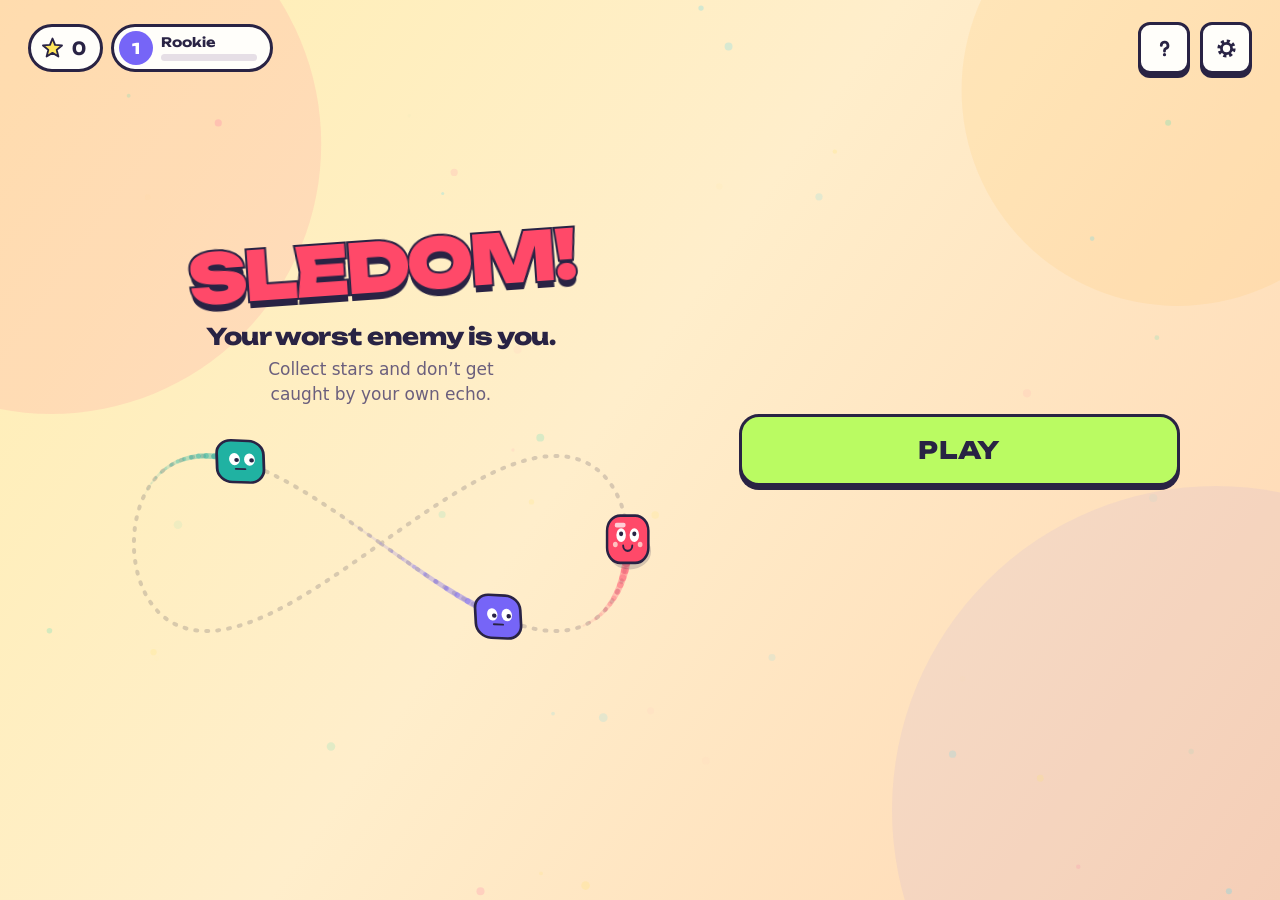
==== vk/index.html @ 211bdcf8 "Publish Echo and Echo Music to GitHub Pages" ====
<!doctype html>
<html lang="ru">
<head>
<meta charset="utf-8">
<script src="vk-bridge.min.js"></script>
<meta name="viewport" content="width=device-width, initial-scale=1, maximum-scale=1, viewport-fit=cover, user-scalable=no">
<meta name="theme-color" content="#ffedc9">
<link rel="manifest" href="manifest.webmanifest">
<link rel="icon" type="image/png" href="icon-192.png">
<link rel="apple-touch-icon" href="icon-192.png">
<meta name="mobile-web-app-capable" content="yes">
<title>Следом!</title>
<style>
/* Unbounded (SIL OFL 1.1), Cyrillic + Latin subsets, embedded so the zip works offline. */
@font-face{font-family:'Unbounded';font-style:normal;font-weight:600 900;font-display:block;src:url([data-uri]) format('woff2');unicode-range:U+0301,U+0400-045F,U+0490-0491,U+04B0-04B1,U+2116}
@font-face{font-family:'Unbounded';font-style:normal;font-weight:600 900;font-display:block;src:url([data-uri]) format('woff2');unicode-range:U+0000-00FF,U+0131,U+0152-0153,U+02BB-02BC,U+02C6,U+02DA,U+02DC,U+0304,U+0308,U+0329,U+2000-206F,U+20AC,U+2122,U+2191,U+2193,U+2212,U+2215,U+FEFF,U+FFFD}
@font-face{font-family:'Unbounded';font-style:normal;font-weight:600 900;font-display:block;src:url([data-uri]) format('woff2');unicode-range:U+011E-011F,U+0130,U+015E-015F}
/* ---------- Tokens ----------
   One radius scale, one border width, and a hard ink shadow only on things you can press. */
:root{
 --ink:#292344;--paper:#fffefa;--cream:#ffedc9;--muted:#6b5f7d;--line:#2923441f;
 --shadow:#292344;--on-accent:#292344;--on-accent-muted:#5c5170;--dim:#ffedc9e0;--track:#e6dfe6;--locked:#f4efe8;
 --coral:#ff4969;--coral-deep:#e23a63;--pink:#ff79a9;--lemon:#ffe95c;--lime:#bafb62;--purple:#7665f7;
 --display:'Unbounded','Arial Black',system-ui,sans-serif;
 --body:system-ui,-apple-system,'Segoe UI',Roboto,'Helvetica Neue',Arial,sans-serif;
 --r-sm:12px;--r-md:16px;--r-lg:22px;--bw:3px;
 --press:0 4px 0 var(--shadow);--lift:0 6px 0 #2923441a;
 --safe-t:env(safe-area-inset-top,0px);--safe-b:env(safe-area-inset-bottom,0px);
 --safe-l:env(safe-area-inset-left,0px);--safe-r:env(safe-area-inset-right,0px);
}
*{box-sizing:border-box;-webkit-tap-highlight-color:transparent}
html,body{margin:0;width:100%;height:100%;overflow:hidden;background:var(--cream);color:var(--ink);font-family:var(--body);touch-action:none;overscroll-behavior:none;user-select:none;-webkit-user-select:none}
body{position:fixed;inset:0}
button{font:inherit;color:inherit}
.hidden{display:none!important}
#game{position:fixed;inset:0;display:block;width:100%;height:100%;touch-action:none;cursor:crosshair}
#safeProbe{position:fixed;top:0;left:0;width:0;height:0;padding:var(--safe-t) var(--safe-r) var(--safe-b) var(--safe-l);visibility:hidden;pointer-events:none}

/* ---------- Type ---------- */
.logo{margin:0;font:900 clamp(46px,13.5vw,80px)/.95 var(--display);letter-spacing:-.045em;text-transform:uppercase;color:var(--coral);-webkit-text-stroke:3px var(--shadow);paint-order:stroke fill;text-shadow:0 5px 0 var(--shadow);transform:rotate(-4deg);white-space:nowrap;animation:logoLand .7s cubic-bezier(.15,1.35,.22,1) both}
.logo--sm{font-size:clamp(40px,11vw,58px)}
@keyframes logoLand{from{opacity:0;transform:translateY(-14px) rotate(-9deg) scale(.86)}to{opacity:1;transform:rotate(-4deg)}}
.lead{margin:20px 0 6px;font:800 18px/1.2 var(--display);letter-spacing:-.02em}
.note{margin:12px 0 0;max-width:300px;font:500 15px/1.45 var(--body);color:var(--muted);text-wrap:balance}
.lead+.note{margin-top:0}
.logo+.note{margin-top:20px}
.title{margin:0 0 20px;font:900 26px/1 var(--display);letter-spacing:-.02em;text-transform:uppercase}
.label{font:700 10.5px/1 var(--display);letter-spacing:.08em;text-transform:uppercase;color:var(--muted)}
.tag{display:inline-flex;margin-bottom:18px;padding:7px 12px;border-radius:999px;background:var(--shadow);color:#fff;font:700 11px/1 var(--display);letter-spacing:.08em;text-transform:uppercase}

/* ---------- Screens ---------- */
.screen{position:fixed;inset:0;z-index:10;display:flex;padding:calc(var(--safe-t) + 20px) calc(var(--safe-r) + 20px) calc(var(--safe-b) + 20px) calc(var(--safe-l) + 20px);overflow:auto;touch-action:pan-y}
.screen--solid{z-index:13;background:var(--cream)}
.screen--dim{background:var(--dim);backdrop-filter:blur(10px);-webkit-backdrop-filter:blur(10px)}
.col{width:min(340px,100%);margin:auto;display:flex;flex-direction:column;align-items:center;text-align:center}
#overScreen:not(.hidden) .col{animation:rise .4s cubic-bezier(.18,1.28,.25,1) both}
@keyframes rise{from{opacity:0;transform:translateY(22px) scale(.94)}}

/* ---------- Buttons ---------- */
.btn{display:flex;align-items:center;justify-content:center;gap:9px;width:100%;min-height:52px;padding:12px 16px;border:var(--bw) solid var(--ink);border-radius:var(--r-md);background:var(--paper);box-shadow:var(--press);font:800 14px/1.1 var(--display);letter-spacing:.02em;text-transform:uppercase;cursor:pointer;touch-action:manipulation;transition:transform .08s,box-shadow .08s}
.btn:active{transform:translateY(4px);box-shadow:0 0 0 var(--ink)}
.btn:focus-visible,.switch:focus-visible,.iconBtn:focus-visible{outline:3px solid var(--purple);outline-offset:3px}
.btn--primary{background:var(--lime)}
.btn--xl{min-height:64px;border-radius:18px;font-size:20px;letter-spacing:.01em}
.btn--daily{justify-content:space-between;background:var(--lemon)}
.btn--daily small{font:700 11px/1 var(--display);letter-spacing:.03em;color:var(--on-accent-muted)}
.btn--quiet{min-height:48px;font-size:12px}
.btnIcon{width:16px;height:16px;flex:none}
.btnIcon--lg{width:26px;height:26px}
.btn--daily{text-align:left}
.dailyText{display:flex;flex-direction:column;align-items:flex-start;gap:5px}
.dailyText small{font:600 12.5px/1.15 var(--body);letter-spacing:0;text-transform:none;color:var(--on-accent);opacity:.72}
/* Rewarded continue: clearly an ad, clearly what you get (Yandex Games rule 4.5). */
.btn--revive{background:var(--lemon);gap:14px;text-align:left}
.reviveText{display:flex;flex-direction:column;gap:4px}
.reviveText small{font:600 12.5px/1.1 var(--body);letter-spacing:0;text-transform:none;color:var(--on-accent-muted)}
.btn:disabled{opacity:.55;pointer-events:none}
.seg{flex:none;display:inline-flex;padding:3px;gap:3px;border:var(--bw) solid var(--ink);border-radius:999px;background:var(--track)}
.segBtn{min-width:44px;height:28px;padding:0 10px;border:0;border-radius:999px;background:transparent;font:800 12px/1 var(--display);letter-spacing:.04em;cursor:pointer;touch-action:manipulation}
.segBtn[aria-pressed="true"]{background:var(--lime);color:var(--on-accent);box-shadow:inset 0 0 0 2.5px var(--shadow)}
/* Until the platform has told us the language, keep the menu text from flashing in the wrong one. */
.boot #menuScreen .col{visibility:hidden}
.row{display:flex;gap:12px;width:100%}
.row>.btn{flex:1;min-width:0}
.col>.btn--xl{margin-top:24px}
.col>.row{margin-top:12px}

/* ---------- Menu ---------- */
.demo{display:block;width:100%;height:124px;margin-top:14px}
.actions{display:flex;flex-direction:column;gap:12px;width:100%;margin-top:18px}
.records{display:flex;justify-content:center;gap:24px;margin:24px 0 0}
.records div{display:flex;align-items:baseline;gap:8px}
.records dt{font:700 10.5px/1 var(--display);letter-spacing:.08em;text-transform:uppercase;color:var(--muted)}
.records dd{margin:0;font:800 16px/1 var(--display)}

/* ---------- Panels: settings and rules ---------- */
.panel{width:100%;margin:0;padding:2px 18px;list-style:none;text-align:left;background:var(--paper);border:var(--bw) solid var(--ink);border-radius:var(--r-lg);box-shadow:var(--lift)}
.option,.rule{display:flex;align-items:center;gap:14px;padding:16px 0}
.option+.option,.rule+.rule{border-top:1.5px solid var(--line)}
.option strong,.rule strong{display:block;font:700 16px/1.25 var(--body)}
.option span,.rule span{display:block;margin-top:3px;font:500 13.5px/1.4 var(--body);color:var(--muted)}
.optionText,.rule>div{flex:1;min-width:0}
.ruleIcon{flex:none;width:40px;height:40px}
.switch{flex:none;position:relative;width:54px;height:32px;padding:0;border:var(--bw) solid var(--ink);border-radius:999px;background:var(--track);cursor:pointer;touch-action:manipulation;transition:background .15s}
.switch::after{content:"";position:absolute;top:3px;left:3px;width:20px;height:20px;border:2.5px solid var(--ink);border-radius:50%;background:#fff;transition:transform .18s cubic-bezier(.3,1.4,.5,1)}
.switch[aria-checked="true"]{background:var(--lime)}
.switch[aria-checked="true"]::after{transform:translateX(22px)}

/* ---------- Result ---------- */
#poster{display:block;margin-top:18px;border-radius:14px;box-shadow:var(--lift)}
.stats{display:grid;grid-template-columns:1.35fr 1fr 1fr 1fr;width:100%;margin-top:18px;background:var(--paper);border:var(--bw) solid var(--ink);border-radius:var(--r-lg);box-shadow:var(--lift)}
.stat{display:flex;flex-direction:column;align-items:center;justify-content:space-between;gap:7px;padding:14px 4px;min-width:0}
.stat+.stat{border-left:1.5px solid var(--line)}
.stat strong{font:800 19px/1 var(--display);letter-spacing:-.03em;white-space:nowrap}
.stat--main strong{font-size:25px;color:var(--coral)}
.stat .label{font-size:9.5px;line-height:1.2;text-align:center}
.col>.stats~.btn--xl{margin-top:20px}
.col>.btn--revive:not(.hidden)+.btn--xl{margin-top:12px}

/* ---------- HUD ---------- */
#hud{position:fixed;inset:0;z-index:3;pointer-events:none}
.hudBar{position:absolute;left:var(--hud-l,16px);right:var(--hud-r,16px);top:var(--hud-t,12px);display:flex;align-items:flex-start;justify-content:space-between}
.hudScore{display:flex;flex-direction:column;align-items:flex-start;gap:4px}
.hudNum{display:inline-block;font:800 32px/1 var(--display);letter-spacing:-.04em;font-variant-numeric:tabular-nums;transform-origin:0 80%}
.hudNum.scorePop{animation:scorePop .3s cubic-bezier(.2,1.5,.4,1) both}
@keyframes scorePop{38%{transform:scale(1.2) rotate(-3deg)}}
.hudBest{font:600 12px/1 var(--body);color:var(--muted)}
.hudBest b{font-weight:800;color:var(--ink)}
.iconBtn{pointer-events:auto;display:grid;place-items:center;width:46px;height:46px;padding:0;border:var(--bw) solid var(--ink);border-radius:var(--r-sm);background:var(--paper);box-shadow:var(--press);cursor:pointer;touch-action:manipulation;transition:transform .08s,box-shadow .08s}
.iconBtn:active{transform:translateY(4px);box-shadow:none}
.pauseIcon{width:14px;height:16px;border-left:5px solid var(--ink);border-right:5px solid var(--ink)}
/* First-run coaching: one short line just inside the top of the arena, never blocking input. */
#coach{position:absolute;left:50%;top:var(--coach-t,110px);transform:translate(-50%,-6px);opacity:0;transition:opacity .25s,transform .25s;width:max-content;max-width:min(80vw,300px);padding:9px 14px;border:2.5px solid var(--ink);border-radius:var(--r-sm);background:var(--paper);box-shadow:0 3px 0 var(--shadow);font:700 12.5px/1.35 var(--display);text-align:center;text-wrap:balance;pointer-events:none}
#coach.show{opacity:1;transform:translate(-50%,0)}

/* ---------- Countdown and big callouts ---------- */
#toast{position:fixed;z-index:7;top:30%;left:50%;transform:translate(-50%,-50%);font:900 clamp(40px,12vw,72px)/1 var(--display);letter-spacing:-.04em;text-transform:uppercase;color:var(--coral);-webkit-text-stroke:3px var(--shadow);paint-order:stroke fill;text-shadow:0 5px 0 var(--shadow);white-space:nowrap;pointer-events:none;opacity:0}
#toast.animate{animation:toastpop .85s cubic-bezier(.2,1.1,.3,1) forwards}
@keyframes toastpop{0%{opacity:0;transform:translate(-50%,-38%) scale(.4) rotate(-12deg)}15%{opacity:1;transform:translate(-50%,-50%) scale(1.08) rotate(2deg)}40%{transform:translate(-50%,-50%) scale(1) rotate(-3deg)}75%{opacity:1}100%{opacity:0;transform:translate(-50%,-62%) scale(1.08) rotate(4deg)}}

/* ---------- Touch stick ---------- */
#stickZone{display:none;position:absolute;left:50%;bottom:calc(var(--safe-b) + 7px);transform:translateX(-50%);z-index:4;width:90px;height:90px;align-items:center;justify-content:center;pointer-events:auto;touch-action:none;cursor:grab}
#stickTrack{position:relative;display:grid;place-items:center;width:76px;height:76px;border:var(--bw) solid var(--ink);border-radius:50%;background:var(--paper);box-shadow:var(--press);transition:background .16s}
#stickTrack::before{content:"";position:absolute;width:58px;height:58px;border:2px dashed #8c7c9b50;border-radius:50%}
#stickKnob{position:relative;width:36px;height:36px;border:var(--bw) solid var(--ink);border-radius:50%;background:var(--coral);box-shadow:inset -3px -3px 0 #e5436750;transform:translate(var(--knob-x,0px),var(--knob-y,0px));transition:transform 75ms ease-out;will-change:transform}
#stickKnob span{position:absolute;left:7px;top:6px;width:8px;height:6px;border-radius:100%;background:#ffffffb9;transform:rotate(-32deg)}
#stickZone.pressed #stickTrack{background:#fff4c4}
#stickZone.pressed #stickKnob{transition:none;background:var(--coral-deep)}
@media(pointer:coarse),(max-width:690px){#stickZone{display:flex}}

/* ---------- Menu top bar: stars on the left, help and settings as icons on the right ---------- */
.menuTop{position:fixed;z-index:11;top:calc(var(--safe-t) + 14px);left:calc(var(--safe-l) + 16px);right:calc(var(--safe-r) + 16px);display:flex;align-items:center;justify-content:space-between;pointer-events:none}
.menuTop>*{pointer-events:auto}
.menuIcons{display:flex;gap:10px}
.iconBtn svg{width:22px;height:22px}
.wallet{display:inline-flex;align-items:center;gap:7px;height:40px;padding:0 14px 0 9px;border:var(--bw) solid var(--ink);border-radius:999px;background:var(--paper);font:800 16px/1 var(--display);font-variant-numeric:tabular-nums}
.wallet svg{width:22px;height:22px}
.badge{display:inline-grid;place-items:center;min-width:22px;height:22px;margin-left:2px;padding:0 6px;border-radius:999px;background:var(--coral);color:#fff;font:800 11px/1 var(--display)}

/* ---------- Result: stars earned and the optional double ---------- */
.earn{display:flex;align-items:center;justify-content:space-between;gap:10px;width:100%;margin-top:12px;min-height:56px;padding:7px 8px 7px 14px;border:var(--bw) solid var(--ink);border-radius:var(--r-md);background:var(--paper)}
.menuLeft{display:flex;align-items:center;gap:8px;min-width:0}
.lvlChip{display:inline-flex;align-items:center;gap:8px;height:40px;padding:0 13px 0 5px;border:var(--bw) solid var(--ink);border-radius:999px;background:var(--paper);min-width:0}
.lvlChip>b{display:grid;place-items:center;min-width:28px;height:28px;padding:0 5px;border-radius:999px;background:var(--purple);color:#fff;font:800 13px/1 var(--display)}
.lvlChipText{display:flex;flex-direction:column;gap:5px;min-width:0}
.lvlChipText em{font:700 11px/1 var(--display);font-style:normal;white-space:nowrap;overflow:hidden;text-overflow:ellipsis}
.lvlTrack{display:block;position:relative;height:6px;border-radius:999px;background:var(--track);overflow:hidden}
.lvlChipText .lvlTrack{width:100%}
.menuTop{gap:8px}.lvlChip{flex:0 1 auto}.lvlChipText{flex:1 1 auto}.lvlChipText .lvlTrack{min-width:44px}
@media(max-width:370px){.lvlChip{padding-right:11px}.lvlChipText em{display:none}.lvlChipText .lvlTrack{min-width:30px}.menuLeft{gap:6px}}
.lvlTrack i{position:absolute;inset:0 auto 0 0;width:0;border-radius:999px;background:var(--purple);transition:width .9s cubic-bezier(.3,.8,.3,1) .35s}
.earn{flex-wrap:wrap;row-gap:4px;padding-top:6px;padding-bottom:8px}
.lvlRow{flex:1 0 100%;display:flex;align-items:center;gap:9px;padding:0 6px 0 0}
@media(max-height:760px){.earn{min-height:0;row-gap:2px;padding-top:4px;padding-bottom:6px}.lvlRow b,.lvlGain{font-size:11px}#overScreen .taskLine{margin-top:4px}}
.lvlRow b{font:800 12px/1 var(--display);white-space:nowrap}
.lvlRow .lvlTrack{flex:1}
.lvlGain{font:700 12px/1 var(--display);color:var(--purple);white-space:nowrap}
:root[data-theme="night"] .lvlGain{color:#a091ff}
.lvlRow.lvlPop{animation:lvlPop .6s cubic-bezier(.2,1.5,.4,1) .9s both}
@keyframes lvlPop{40%{transform:scale(1.06)}}
.taskLine.lvlUp{color:var(--ink);font-weight:800}
.item.byLevel small{color:var(--purple)}
.earnText{display:inline-flex;align-items:center;gap:8px;font:800 20px/1 var(--display)}
.earnText svg{width:26px;height:26px}
.btn--small{width:auto;min-height:40px;padding:8px 12px;gap:7px;border-radius:var(--r-sm);background:var(--lemon);box-shadow:0 3px 0 var(--shadow);font-size:11.5px}
.btn--small:active{transform:translateY(3px)}
.btn--small svg{width:16px;height:16px}
.taskLine{margin:10px 0 0;font:600 13px/1.35 var(--body);color:var(--muted)}

/* ---------- Shop and tasks ---------- */
.col--wide{width:min(440px,100%)}
.screenHead{display:flex;align-items:center;justify-content:space-between;gap:12px;width:100%;margin-bottom:16px}
.screenHead .title{margin:0}
.tabs{display:flex;gap:4px;width:100%;margin-bottom:14px;padding:4px;border:var(--bw) solid var(--ink);border-radius:999px;background:var(--track)}
.tab{flex:1;height:36px;border:0;border-radius:999px;background:transparent;font:800 12px/1 var(--display);letter-spacing:.03em;text-transform:uppercase;cursor:pointer;touch-action:manipulation}
.tab[aria-selected="true"]{background:var(--paper);box-shadow:inset 0 0 0 2.5px var(--ink)}
.grid{display:grid;grid-template-columns:repeat(2,1fr);gap:12px;width:100%}
@media(min-width:460px){.grid{grid-template-columns:repeat(3,1fr)}}
.item{display:flex;flex-direction:column;align-items:center;gap:5px;padding:8px 6px 12px;border:var(--bw) solid var(--ink);border-radius:var(--r-md);background:var(--paper);box-shadow:var(--press);cursor:pointer;touch-action:manipulation;transition:transform .08s,box-shadow .08s}
.item:active{transform:translateY(4px);box-shadow:none}
.item canvas{width:96px;height:72px}
.item b{font:800 12px/1.1 var(--display);letter-spacing:.02em;text-transform:uppercase}
.item small{display:inline-flex;align-items:center;gap:4px;font:700 12px/1 var(--display);color:var(--muted)}
.item small svg{width:15px;height:15px}
.item[data-state="equipped"]{background:var(--lime)}
.item[data-state="equipped"] small{color:var(--on-accent)}
.item[data-state="locked"]{background:var(--locked)}
.item[data-state="locked"] canvas{opacity:.55}
.item.poor{animation:shake .3s}
@keyframes shake{25%{transform:translateX(-5px)}75%{transform:translateX(5px)}}
.task{display:flex;align-items:center;gap:12px;padding:14px 0}
.task+.task{border-top:1.5px solid var(--line)}
.taskText{flex:1;min-width:0}
.taskText strong{display:block;font:700 15px/1.25 var(--body)}
.taskText span{display:block;margin-top:3px;font:500 12.5px/1.35 var(--body);color:var(--muted)}
.bar{height:8px;margin-top:8px;border-radius:999px;background:var(--line);overflow:hidden}
.bar i{display:block;height:100%;border-radius:999px;background:var(--coral)}
.taskSide{flex:none;display:inline-flex;align-items:center}
.taskReward{gap:4px;font:800 13px/1 var(--display);color:var(--muted)}
.taskReward svg,.btn--claim svg{width:16px;height:16px}
.btn--claim{background:var(--lime)}
.taskCheck{display:grid;place-items:center;width:30px;height:30px;border-radius:50%;background:var(--lime);border:2.5px solid var(--ink);font:900 14px/1 var(--body)}
.task.isClaimed .taskText{opacity:.55}
.tasksNote{margin:12px 0 0;font:500 13px/1.35 var(--body);color:var(--muted)}
.col--wide>.panel+.tasksNote+.btn--xl,.col--wide>.grid+.btn--xl{margin-top:20px}
/* Small phones: the result screen keeps every action on screen without scrolling. */
@media(max-height:760px){#overScreen #poster{display:none}#overScreen .logo+.note{margin-top:14px}}
@media(max-height:700px){#overScreen .btn--xl{min-height:56px;font-size:18px}#overScreen .col>.btn--xl{margin-top:14px}#overScreen .tag{margin-bottom:12px}}

/* Daily streak: a flame with the day count; grey with no streak, pulsing when today's run would keep it alive. */
.btn--daily small.warn{color:var(--coral-deep)}
.dailySide{display:flex;flex-direction:column;align-items:flex-end;gap:6px}
.flame{display:inline-flex;align-items:center;gap:4px;font:800 15px/1 var(--display);color:var(--on-accent)}
.flame svg{width:21px;height:21px;transform-origin:50% 80%}
.flame.off{color:var(--on-accent-muted)}.flame.off svg{filter:grayscale(1);opacity:.5}
.flame.threat svg{animation:flamePulse 1.1s ease-in-out infinite}
@keyframes flamePulse{50%{transform:scale(1.22) rotate(-6deg)}}
@media(prefers-reduced-motion:reduce){.flame.threat svg{animation:none}}
.liteFx .flame.threat svg{animation:none}

/* ---------- Themes ----------
   Bright fills (buttons, switches, badges) always carry dark text (--on-accent); page text and borders follow --ink;
   hard shadows and logo outlines follow --shadow. That split is what keeps the dark theme readable. */
.btn--primary,.btn--daily,.btn--revive,.btn--small,.btn--claim{color:var(--on-accent);border-color:var(--shadow)}
.item[data-state="equipped"],.taskCheck{color:var(--on-accent)}
:root[data-theme="pastel"]{--cream:#f3eef0;--paper:#fffdfd;--ink:#3a3550;--shadow:#3a3550;--on-accent:#3a3550;--on-accent-muted:#6a6280;--muted:#7a7290;--line:#3a35501c;--dim:#f3eef0e0;--track:#e8e3eb;--locked:#f1edf0;
 --coral:#e8798c;--coral-deep:#cf5b74;--pink:#f2a7c3;--lemon:#f6e6a6;--lime:#cdeab2;--purple:#9a8de0}
:root[data-theme="night"]{--cream:#17142a;--paper:#26213d;--ink:#f2edff;--shadow:#0b0916;--on-accent:#1b1730;--on-accent-muted:#4a4166;--muted:#a69dc5;--line:#ffffff1f;--dim:#17142ae8;--track:#3a3358;--locked:#201b35;
 --coral:#ff5c7a;--pink:#ff8fbf;--lemon:#ffe066;--lime:#b4f26a;--purple:#a091ff;--lift:0 6px 0 #00000040}
:root[data-theme="paper"]{--cream:#f2f1ee;--paper:#ffffff;--ink:#1d1d1f;--shadow:#1d1d1f;--on-accent:#1d1d1f;--on-accent-muted:#5c5c61;--muted:#6e6e73;--line:#1d1d1f1a;--dim:#f2f1eee8;--track:#e6e5e2;--locked:#efeeeb;
 --coral:#ff4b55;--coral-deep:#d93841;--pink:#ff4b55;--lemon:#ebeae5;--lime:#ffd23f;--purple:#55555b}
:root[data-theme="halloween"]{--cream:#1f1230;--paper:#2d1f42;--ink:#fff1e2;--shadow:#0c0615;--on-accent:#1f1230;--on-accent-muted:#4d3a5c;--muted:#c4abd9;--line:#ffffff1f;--dim:#1f1230e8;--track:#45305e;--locked:#26193a;
 --coral:#ff6a3d;--pink:#ff9ad0;--lemon:#ffc04d;--lime:#ff9a3c;--purple:#b48cff;--lift:0 6px 0 #00000040}
:root[data-theme="halloween"] .lvlGain{color:#c9a8ff}
.themeBtn--event{grid-column:1/-1;flex-direction:row;justify-content:center;gap:12px;padding:9px 12px}
.themeBtn--event .evName{display:flex;flex-direction:column;align-items:flex-start;gap:4px}
.themeBtn--event small{font:600 10px/1 var(--body);text-transform:none;color:var(--muted)}
.evLine{display:inline-flex;align-items:center;gap:5px;margin-top:5px}
.evLine svg{width:15px;height:15px;flex:none}
.row--menu{flex-wrap:wrap}.row--menu .btn--ch{flex:1 0 100%}
@media(max-height:460px){.row--menu .btn--ch{flex:1 1 0}.row--menu .btn{padding-left:6px;padding-right:6px;font-size:11px}.row--menu .btn--ch .btnIcon{display:none}}
.btn--ch .btnIcon{width:17px;height:17px}
.btn--ch.isLocked{opacity:.6}
.chList{padding:8px 18px 10px}
.chRow{width:100%;border:0;background:none;color:inherit;font:inherit;text-align:left;cursor:pointer;touch-action:manipulation}
.chRow:disabled{cursor:default}
.chRow.isLocked{opacity:.45}
.chNum{display:grid;place-items:center;flex:none;width:34px;height:34px;border:2.5px solid var(--ink);border-radius:50%;background:var(--lemon);color:var(--on-accent);font:800 13px/1 var(--display)}
.chRow.isLocked .chNum{background:var(--track)}
.chGot{display:flex;gap:2px;flex:none}
.chStar{display:block;width:16px;height:16px;background:url("data:image/svg+xml,%3Csvg xmlns='http://www.w3.org/2000/svg' viewBox='0 0 40 40'%3E%3Cpath d='M20 4L24.1 14.3L35.2 15.1L26.7 22.2L29.4 32.9L20 27L10.6 32.9L13.3 22.2L4.8 15.1L15.9 14.3Z' fill='none' stroke='%23999' stroke-opacity='.55' stroke-width='3' stroke-linejoin='round'/%3E%3C/svg%3E") center/contain no-repeat}
.chStar.on{background-image:url("data:image/svg+xml,%3Csvg xmlns='http://www.w3.org/2000/svg' viewBox='0 0 40 40'%3E%3Cpath d='M20 4L24.1 14.3L35.2 15.1L26.7 22.2L29.4 32.9L20 27L10.6 32.9L13.3 22.2L4.8 15.1L15.9 14.3Z' fill='%23ffe65b' stroke='%23292344' stroke-width='3' stroke-linejoin='round'/%3E%3C/svg%3E")}
.chStars{display:none;justify-content:center;gap:18px;margin-top:16px}
#overScreen[data-kind="challenge"] .chStars{display:flex}
#overScreen[data-kind="challenge"] .resultCard{display:none}
.chMark{display:flex;flex-direction:column;align-items:center;gap:7px;font:700 12px/1 var(--display);color:var(--muted)}
.chMark .chStar{width:54px;height:54px}
.chMark:nth-child(2) .chStar{width:66px;height:66px;margin-top:-8px}
.chMark.on{color:var(--ink)}
.chMark.on .chStar{animation:chPop .5s cubic-bezier(.2,1.6,.4,1) both}
.chMark.on:nth-child(2) .chStar{animation-delay:.15s}.chMark.on:nth-child(3) .chStar{animation-delay:.3s}
@keyframes chPop{from{transform:scale(.2) rotate(-40deg);opacity:0}}
.liteFx .chMark .chStar{animation:none!important}
.chContinue{margin-bottom:14px}
#chTotal{white-space:nowrap}
.chHead{display:flex;justify-content:space-between;align-items:flex-start;gap:10px;padding:16px 2px 6px;border-bottom:2px solid var(--line)}
.chHead:first-child{padding-top:4px}
.chHead span{display:flex;flex-direction:column;gap:5px}
.chHead b{font:800 12px/1 var(--display);letter-spacing:.04em;text-transform:uppercase}
.chHead small{font:600 12px/1.3 var(--body);color:var(--muted)}
.chHead em{font:800 12px/1 var(--display);font-style:normal;white-space:nowrap;color:var(--muted)}
.chRow.isBoss .chNum{background:var(--coral);color:#fff}
.chRow.isSecret{background:linear-gradient(135deg,#241a40,#120c22);color:#efe8ff;border-radius:16px;padding-left:10px;padding-right:10px}
.chRow.isSecret .chNum{background:#7b5cff;color:#fff;border-color:#120c22}.chRow.isSecret .taskText span{color:#bfb0ee}
#chIntroScreen .chStars{display:flex;margin-top:22px}
.ciTitle{margin-top:14px}
.ciDesc{max-width:330px;margin-top:10px;font-size:16px}
.ciGoal{margin:16px 0 0;font:700 13px/1.3 var(--display);color:var(--ink)}
#chIntroScreen .tasksNote{margin-top:6px}
#chIntroScreen .btn--xl{margin-top:22px}
.chapterCol{text-align:center}
.chapDone{display:inline-flex;align-items:center;gap:9px;margin:0 0 26px;padding:8px 16px;border:2.5px solid var(--ink);border-radius:999px;background:var(--paper);font:800 12px/1 var(--display);letter-spacing:.03em;text-transform:uppercase}
.chapTrail{width:34px;height:8px;border-radius:999px;box-shadow:0 0 0 2px var(--ink)}
.chapNum{position:relative;display:flex;flex-direction:column;align-items:center;gap:2px}
.chapNum small{font:800 14px/1 var(--display);letter-spacing:.32em;text-transform:uppercase;color:var(--muted)}
.chapNum b{font:900 128px/1 var(--display);color:var(--coral);text-shadow:0 6px 0 var(--shadow);-webkit-text-stroke:5px var(--ink);paint-order:stroke fill}
.chapBurst{position:absolute;left:50%;top:56%;width:150px;height:150px;margin:-75px 0 0 -75px;border-radius:50%;border:4px solid var(--lemon);opacity:0;pointer-events:none}
.chapBurst--2{border-color:var(--coral);border-style:dashed}
.chapName{margin-top:8px}
.chapLine{max-width:320px}
.chapGo{margin-top:26px}
#chapterScreen.play .chapDone{animation:chapDrop .5s cubic-bezier(.2,1.4,.4,1) both}
#chapterScreen.play .chapNum small{animation:chapFade .4s .25s both}
#chapterScreen.play .chapNum b{animation:chapSlam .7s .3s cubic-bezier(.2,1.5,.35,1) both}
#chapterScreen.play .chapBurst{animation:chapBurst .9s .55s ease-out both}
#chapterScreen.play .chapBurst--2{animation-delay:.7s}
#chapterScreen.play .chapName{animation:chapRise .5s .75s cubic-bezier(.2,1.3,.4,1) both}
#chapterScreen.play .chapLine{animation:chapRise .5s .9s both}
#chapterScreen.play .chapGo{animation:chapRise .45s 1.1s both}
@keyframes chapDrop{from{opacity:0;transform:translateY(-26px) scale(.9)}}
@keyframes chapFade{from{opacity:0;letter-spacing:.9em}}
@keyframes chapSlam{0%{opacity:0;transform:scale(2.6) rotate(-14deg)}60%{opacity:1;transform:scale(.92) rotate(3deg)}100%{transform:none}}
@keyframes chapBurst{0%{opacity:.9;transform:scale(.3)}100%{opacity:0;transform:scale(1.9)}}
@keyframes chapRise{from{opacity:0;transform:translateY(16px)}}
.liteFx #chapterScreen *{animation:none!important}
@media(prefers-reduced-motion:reduce){#chapterScreen *{animation:none!important}}
@media(max-height:620px){.chapNum b{font-size:96px}.chapDone{margin-bottom:16px}.chapGo{margin-top:18px}}
.seasonCard{position:relative;overflow:hidden;justify-content:space-between;gap:12px;min-height:64px;padding:10px 14px 10px 16px;text-align:left;color:#fff;border-color:var(--shadow);background:linear-gradient(118deg,#6f5cf2 0%,#9b6bff 58%,#ff7fb0 125%)}
.seasonCard .scText{display:flex;flex-direction:column;align-items:flex-start;gap:6px;flex:1;min-width:0}
.seasonCard b{font:800 14px/1 var(--display);letter-spacing:.03em}
.seasonCard b em{font-style:normal;opacity:.82}
.seasonCard small{font:600 12px/1.2 var(--body);text-transform:none;letter-spacing:0;opacity:.92}
.seasonCard .lvlTrack{width:100%;max-width:230px;height:7px;background:#ffffff3d}
.seasonCard .lvlTrack i{background:#fff}
.scSide{display:flex;flex-direction:column;align-items:flex-end;gap:7px}
.scSide small{font:700 11px/1 var(--display);opacity:.88;white-space:nowrap}
.scSide .badge{margin:0;background:#fff;color:#6f5cf2}
.seasonCard.hot::after{content:'';position:absolute;inset:0;background:linear-gradient(100deg,transparent 35%,#ffffff59 50%,transparent 65%);transform:translateX(-100%);animation:scShine 2.8s ease-in-out infinite;pointer-events:none}
@keyframes scShine{55%,100%{transform:translateX(100%)}}
.liteFx .seasonCard.hot::after{display:none}
.tiles{display:grid;grid-template-columns:repeat(3,minmax(0,1fr));gap:10px;width:100%}.tile{min-width:0}
.tile{position:relative;display:flex;flex-direction:column;align-items:center;justify-content:center;gap:5px;min-height:72px;padding:9px 4px 8px;border:var(--bw) solid var(--ink);border-radius:var(--r-md);background:var(--paper);box-shadow:var(--press);color:var(--ink);font:800 11px/1 var(--display);letter-spacing:.02em;text-transform:uppercase;cursor:pointer;touch-action:manipulation;transition:transform .12s,box-shadow .12s}
.tile:active{transform:translateY(3px);box-shadow:0 1px 0 var(--shadow)}
.tile svg{width:22px;height:22px}
.tile small{font:600 11px/1 var(--body);letter-spacing:0;text-transform:none;color:var(--muted);white-space:nowrap}
.tile .badge{position:absolute;top:-9px;right:-7px;margin:0}
.tile.isLocked{opacity:.6}
.seasonHero{display:flex;align-items:center;gap:14px;padding:12px 16px;margin-bottom:14px}
.seasonHero canvas{width:96px;height:96px;flex:none}
.shText{display:flex;flex-direction:column;gap:8px;flex:1;min-width:0}
.shText small{font:700 11px/1 var(--display);letter-spacing:.06em;text-transform:uppercase;color:var(--muted)}
.shText b{font:800 18px/1.1 var(--display)}
.shText span{font:600 12.5px/1.3 var(--body);color:var(--muted)}
.shText .lvlTrack{height:8px}
.eventCard{display:flex;align-items:center;justify-content:space-between;gap:12px;width:100%;margin:0 0 14px;padding:12px 14px;border:var(--bw) solid var(--shadow);border-radius:var(--r-md);background:var(--lemon);color:var(--on-accent);box-shadow:var(--press);text-align:left;cursor:pointer;font:inherit;touch-action:manipulation}
.eventCard .evT{display:flex;flex-direction:column;align-items:flex-start;gap:6px;min-width:0}
.eventCard b{font:800 13px/1.15 var(--display);text-transform:uppercase}
.eventCard small{font:600 12px/1.3 var(--body);opacity:.8}
.evPlay{flex:none;padding:10px 15px;border:2.5px solid var(--shadow);border-radius:999px;background:var(--lime);color:var(--on-accent);font:800 12px/1 var(--display);text-transform:uppercase}
.seasonList{padding:6px 18px 8px}
.sRow.isLocked{opacity:.5}
.sRow.isNext .chNum{background:var(--purple);color:#fff}
.sRow.isLegend .chNum{background:var(--coral);color:#fff}
.sRow.isLegend strong{color:var(--coral)}
@media(max-height:760px){#menuScreen .note{display:none}#menuScreen .demo{height:84px;margin-top:6px}.tile{min-height:64px}.seasonCard{min-height:58px}}
@media(max-height:660px){#menuScreen .demo{display:none}#menuScreen .lead{margin-top:12px}}
@media(max-height:460px){#menuScreen .lead,#menuScreen .records,.evLine{display:none}.seasonCard .lvlTrack,.tile small{display:none}.seasonCard{min-height:46px;padding-top:6px;padding-bottom:6px}.tile{min-height:46px;flex-direction:row;gap:7px}.tile svg{width:18px;height:18px}}
.seasonPlay{display:flex;align-items:center;justify-content:space-between;gap:12px;width:100%;margin:0 0 14px;padding:16px;border:var(--bw) solid #ff4fd8;border-radius:var(--r-md);background:linear-gradient(120deg,#120a2a,#1d0f3e 58%,#0b2a3c);color:#fff;box-shadow:0 0 0 3px #5fd8ff40,0 6px 0 #00000080;text-align:left;cursor:pointer;font:inherit;touch-action:manipulation}
.seasonPlay .spT{display:flex;flex-direction:column;align-items:flex-start;gap:6px;min-width:0}
.seasonPlay b{font:900 17px/1.1 var(--display);text-transform:uppercase;letter-spacing:.03em;color:#ff9be9;text-shadow:0 0 14px #ff4fd8b0}
.seasonPlay small{font:600 12.5px/1.35 var(--body);color:#d9ecff}
.seasonPlay .spBest{font:700 11.5px/1 var(--display);color:#5fd8ff;letter-spacing:.03em}
.seasonPlay .evPlay{background:#5fd8ff;color:#0a0618;border-color:#0a0618}
.seasonPlay:active{transform:translateY(3px)}
.neonRun .hudBar .label,.neonRun .hudBest{color:#b9a8e8}.neonRun .hudNum,.neonRun .hudBest b{color:#ffffff}
@media(max-width:999px) and (min-height:461px){#menuScreen{padding-top:calc(var(--safe-t) + 64px)}}
@media(max-width:999px) and (max-height:900px){#menuScreen .note{display:none}}
.shopHead{grid-column:1/-1;margin:12px 2px -2px;font:800 12px/1 var(--display);letter-spacing:.06em;text-transform:uppercase;color:var(--muted);text-align:left}
.shopHead:first-child{margin-top:0}
#vsScreen{z-index:30}
.vsCol{width:min(380px,100%)}
.vsPanel{display:flex;flex-direction:column;gap:12px;padding:20px 18px;text-align:center}
.vsPanel .title{margin:0}
.vsPanel .note{margin:0 auto}
.vsShare,.vsEnter{display:flex;flex-direction:column;gap:12px}
#vsScreen[data-view="share"] .vsEnter,#vsScreen[data-view="enter"] .vsShare{display:none}
.vsCode{width:100%;padding:14px 10px;border:var(--bw) solid var(--ink);border-radius:var(--r-sm);background:var(--track);color:var(--ink);font:800 22px/1 var(--display);letter-spacing:.08em;text-align:center;text-transform:uppercase}
.vsCode:focus{outline:3px solid var(--purple);outline-offset:2px}
.vsMsg{min-height:16px;margin:0;font:700 13px/1.3 var(--body);color:var(--purple)}
.vsMsg.bad{color:var(--coral)}
.linkBtn{align-self:center;margin-top:2px;padding:6px 10px;border:0;background:none;color:var(--muted);font:700 12.5px/1.2 var(--body);text-decoration:underline;text-underline-offset:3px;cursor:pointer;touch-action:manipulation}
.linkBtn:hover{color:var(--ink)}
.optionCol{flex-direction:column;align-items:stretch}
.themes{display:grid;grid-template-columns:repeat(4,1fr);gap:8px;margin-top:12px}
.themeBtn{display:flex;flex-direction:column;align-items:center;gap:7px;padding:9px 2px 8px;border:2.5px solid var(--line);border-radius:var(--r-sm);background:transparent;color:var(--ink);font:700 10.5px/1 var(--display);letter-spacing:.02em;text-transform:uppercase;cursor:pointer;touch-action:manipulation}
.themeBtn[aria-pressed="true"]{border-color:var(--ink);background:var(--track)}
.themeBtn .sw{width:32px;height:32px;border-radius:50%;border:2.5px solid var(--shadow);background:linear-gradient(135deg,var(--a) 0 50%,var(--b) 50% 100%)}

/* ---------- Result card: global or personal scores, or the route poster ---------- */
.resultCard{display:flex;flex-direction:column;align-items:stretch;gap:10px;width:100%;margin-top:16px;padding:8px 10px 10px;background:var(--paper);border:var(--bw) solid var(--ink);border-radius:var(--r-lg);box-shadow:var(--lift)}
.cardTabs{display:flex}.cardTabs .segBtn{flex:1}
.resultCard #poster{align-self:center;margin:0;box-shadow:none}
.resultCard[data-view="board"] #poster,.resultCard[data-view="route"] .board{display:none}
.boardTitle{margin:2px 4px 6px;font:700 10.5px/1 var(--display);letter-spacing:.08em;text-transform:uppercase;color:var(--muted);text-align:left}
.board ol{display:flex;flex-direction:column;gap:2px;margin:0;padding:0;list-style:none}
.board li{display:grid;grid-template-columns:30px 1fr auto;align-items:center;gap:8px;padding:6px 8px;border-radius:10px;font:600 14px/1.2 var(--body);text-align:left}
.board .rk{font:800 13px/1 var(--display);color:var(--muted)}
.board li:nth-child(1) .rk{color:#e09a00}.board li:nth-child(2) .rk{color:#8e8aa0}.board li:nth-child(3) .rk{color:#c27a43}
.board .nm{min-width:0;overflow:hidden;text-overflow:ellipsis;white-space:nowrap}
.board .sc{font:800 14px/1 var(--display);font-variant-numeric:tabular-nums}
.board li.you{background:var(--lemon);color:var(--on-accent);box-shadow:inset 0 0 0 2px var(--shadow)}.board li.you .rk{color:var(--on-accent-muted)}
.board li.gap{display:block;padding:0;text-align:center;color:var(--muted);letter-spacing:.2em}
.authBtn{width:100%;margin-top:8px;font-size:10.5px;letter-spacing:0;white-space:nowrap}.authBtn.hot{background:var(--lime)}
#overScreen.justShown{pointer-events:none}
/* ---------- Death replay badge ---------- */
.replayTag{position:fixed;z-index:9;top:calc(var(--safe-t) + 16px);left:50%;transform:translateX(-50%);display:grid;grid-template-columns:auto auto auto;grid-template-areas:"dot tag speed" "skip skip skip" "bar bar bar";align-items:center;column-gap:8px;row-gap:5px;padding:8px 14px 9px;border-radius:16px;background:var(--shadow);color:#fff;pointer-events:none;animation:tagIn .25s cubic-bezier(.2,1.4,.4,1) both}
.recDot{grid-area:dot;width:10px;height:10px;border-radius:50%;background:#ff4969;animation:recBlink 1s steps(2) infinite}
.replayTag b{grid-area:tag;font:800 13px/1 var(--display);letter-spacing:.08em;text-transform:uppercase}
.replaySpeed{grid-area:speed;font:700 12px/1 var(--display);opacity:.7}
.replayTag small{grid-area:skip;font:500 11px/1 var(--body);opacity:.65;text-align:center}
.replayTrack{grid-area:bar;height:4px;border-radius:999px;background:#ffffff33;overflow:hidden}
.replayTrack i{display:block;height:100%;background:#ff4969;transform-origin:left;transform:scaleX(0)}
@keyframes recBlink{50%{opacity:.25}}
@keyframes tagIn{from{opacity:0;transform:translate(-50%,-10px) scale(.9)}}
/* small phones: the card shrinks to the top three plus you, the route tab goes */
@media(max-height:760px){.cardTabs{display:none}.resultCard[data-view] .board{display:block}.resultCard[data-view] #poster{display:none}.board li:nth-child(n+4):not(.you):not(.gap){display:none}.board li{padding:4px 8px}.resultCard{margin-top:12px;padding:6px 8px 8px}}
@media(max-height:520px) and (min-width:600px){#overScreen .resultCard{display:none}}

/* ---------- Small screens ---------- */
@media(max-height:720px){
 .lead{margin-top:16px}.demo{height:96px;margin-top:10px}.actions{gap:10px;margin-top:14px}.records{margin-top:16px}
 .title{margin-bottom:14px}.option,.rule{padding:12px 0}.col>.btn--xl{margin-top:18px}
}
@media(max-height:560px){
 .demo,#poster,.note{display:none}.logo{font-size:44px}.btn--xl{min-height:54px;font-size:18px}
 #stickZone{bottom:calc(var(--safe-b) + 2px);width:68px;height:68px}#stickTrack{width:60px;height:60px}#stickTrack::before{width:43px;height:43px}#stickKnob{width:29px;height:29px}
}
/* Phone held sideways: result on the left, actions on the right, nothing scrolls. */
@media(max-height:520px) and (min-width:600px){
 #overScreen .col{display:grid;grid-template-columns:1fr 1fr;column-gap:24px;row-gap:10px;width:min(760px,100%);align-items:center;justify-items:center}
 #overScreen .tag{grid-area:1/1;margin:0}#overScreen .logo{grid-area:2/1}#overScreen .stats{grid-area:3/1;margin:0}#overScreen .earn{grid-area:4/1;margin:0}#overScreen .taskLine{grid-area:5/1;margin:0}
 #overScreen #reviveBtn{grid-area:2/2;margin:0}#overScreen #againBtn{grid-area:3/2;margin:0}#overScreen .col>.row{grid-area:4/2;margin:0}
 #overScreen .note,#overScreen #poster{display:none}
}
/* Result screen budget: every action stays on screen even with both ad offers, a task line and the board. */
@media(max-height:900px){.board li:nth-child(n+4):not(.you):not(.gap){display:none}#overScreen .logo+.note{margin-top:12px}#overScreen .tag{margin-bottom:12px}.resultCard{margin-top:12px}.board li{padding:5px 8px}}
@media(max-height:760px){#overScreen .note,.boardTitle{display:none}#overScreen .logo--sm{font-size:40px}#overScreen .btn--xl{min-height:52px;font-size:17px}
 #overScreen .col>.btn--xl{margin-top:10px}#overScreen .col>.row{margin-top:10px}.earn{min-height:48px;margin-top:10px}#overScreen .stats{margin-top:10px}.stat{padding:9px 4px}
 .taskLine{margin-top:6px;font-size:12px}#overScreen .tag{margin-bottom:10px}.resultCard{margin-top:10px}}
@media(max-height:660px){#overScreen .btn--xl{min-height:48px;font-size:16px}.earn{min-height:44px}#overScreen .btn--quiet{min-height:44px}#overScreen .logo--sm{font-size:36px}#overScreen .col>.btn--xl{margin-top:8px}.resultCard{margin-top:8px}.board li:nth-child(n+3):not(.you),.board li.gap{display:none}}
@media(prefers-reduced-motion:reduce){.logo,.hudNum.scorePop,#overScreen:not(.hidden) .col{animation:none}}
.liteFx .logo,.liteFx .hudNum.scorePop,.liteFx #overScreen .col,.liteFx .lvlRow{animation:none!important}
.runEvent{position:absolute;left:50%;bottom:var(--arena-b,140px);transform:translateX(-50%);display:flex;flex-direction:column;align-items:center;gap:6px;padding:8px 16px 9px;border:2.5px solid var(--shadow);border-radius:999px;box-shadow:0 3px 0 var(--shadow);font:800 13px/1 var(--display);letter-spacing:.02em;text-transform:uppercase;color:var(--on-accent);white-space:nowrap;pointer-events:none;animation:reIn .45s cubic-bezier(.2,1.5,.4,1) both}
.runEvent.good{background:var(--lime)}.runEvent.bad{background:var(--coral);color:#fff}
.reBar{display:block;width:100%;min-width:120px;height:5px;border-radius:999px;background:#00000026;overflow:hidden}
.reBar i{display:block;height:100%;width:100%;border-radius:999px;background:currentColor}
@keyframes reIn{from{opacity:0;transform:translate(-50%,14px) scale(.8)}}
.liteFx .runEvent{animation:none}
/* Desktop: the menu uses the screen. Two columns, everything about a third larger, secondary text easy to read. */
@media(min-width:1000px) and (min-height:620px){
 #menuScreen .col{width:min(1080px,90vw);display:grid;grid-template-columns:minmax(0,1.12fr) minmax(400px,.88fr);grid-template-rows:auto auto auto 1fr auto;column-gap:clamp(40px,6vw,104px);align-items:center}
 #menuScreen .logo{grid-column:1;grid-row:1;justify-self:center;font-size:clamp(68px,5vw,98px);-webkit-text-stroke-width:4px;text-shadow:0 7px 0 var(--shadow)}
 #menuScreen .lead{grid-column:1;grid-row:2;margin:24px 0 6px;font-size:23px}
 #menuScreen .note{grid-column:1;grid-row:3;display:block;max-width:440px;margin:0 auto;font-size:17px}
 #menuScreen .demo{grid-column:1;grid-row:4;display:block;height:clamp(190px,27vh,280px);margin-top:16px}
 #menuScreen .records{grid-column:1;grid-row:5;margin-top:8px;gap:34px}
 #menuScreen .actions{grid-column:2;grid-row:1/6;align-self:center;margin:0;gap:14px}
 #menuScreen .btn--xl{min-height:72px;border-radius:20px;font-size:24px}
 #menuScreen .btn--daily{min-height:84px;padding:13px 20px}
 #menuScreen .dailyText>span:first-child{font-size:17px}
 #menuScreen .dailyText small{font-size:14px}
 #menuScreen .btn--daily small{font-size:13px}
 #menuScreen .flame{font-size:18px}#menuScreen .flame svg{width:24px;height:24px}
 .seasonCard{min-height:84px;padding:13px 20px}
 .seasonCard b{font-size:17px}.seasonCard small{font-size:14px}.scSide small{font-size:13px}.scSide .badge{min-width:28px;height:28px;font-size:13px}
 .seasonCard .lvlTrack{max-width:300px;height:8px}
 .tiles{gap:14px}.tile{min-height:92px;gap:7px;font-size:13px}.tile svg{width:26px;height:26px}.tile small{font-size:13px}
 #menuScreen .records dt{font-size:12px}#menuScreen .records dd{font-size:19px}
 .menuTop{top:calc(var(--safe-t) + 22px);left:calc(var(--safe-l) + 28px);right:calc(var(--safe-r) + 28px)}
 .menuTop .wallet,.menuTop .lvlChip{height:48px;font-size:18px}.menuTop .wallet svg{width:25px;height:25px}
 .lvlChip>b{min-width:34px;height:34px;font-size:15px}.lvlChipText em{font-size:13px}.lvlChipText .lvlTrack{min-width:96px;height:7px}
 .menuTop .iconBtn{width:52px;height:52px}.menuTop .iconBtn svg{width:23px;height:23px}
 .col{width:min(400px,100%)}.col--wide{width:min(580px,100%)}
 .title{font-size:38px}.task strong{font-size:16px}.task span{font-size:14px}.tasksNote{font-size:14px}
}
.sTitle{font-size:clamp(22px,6.4vw,30px)}
@media(max-height:380px){.seasonCard small,.btn--daily small{display:none}}
@media(max-height:460px){#vsEnterBtn{min-height:34px;padding-top:6px;padding-bottom:6px;font-size:11px}#menuScreen .logo{font-size:40px}#menuScreen .actions{gap:7px}#menuScreen .btn--xl{min-height:50px;font-size:18px}.btn--daily{min-height:0;padding-top:8px;padding-bottom:8px}}
.sDays{margin:-6px 0 14px;font:700 13px/1 var(--display);color:var(--muted);text-align:left;width:100%}
.sHero{display:flex;flex-direction:column;gap:14px;width:100%;margin-bottom:14px;padding:14px;border:var(--bw) solid #ff4fd8;border-radius:var(--r-lg);background:linear-gradient(135deg,#120a2a,#1d0f3e 58%,#0b2a3c);color:#fff;box-shadow:0 0 0 3px #5fd8ff3a,0 6px 0 #00000070;text-align:left}
.sHero canvas{display:block;width:100%;height:150px;border-radius:14px}
.sHeroText{display:flex;flex-direction:column;align-items:flex-start;gap:8px}
.sHeroText small{font:800 11px/1 var(--display);letter-spacing:.1em;text-transform:uppercase;color:#5fd8ff}
.sHeroText b{font:900 24px/1 var(--display);text-transform:uppercase;letter-spacing:.02em;color:#ff9be9;text-shadow:0 0 14px #ff4fd8a0}
.sHow{margin:2px 0 2px;padding-left:20px;font:600 14px/1.45 var(--body);color:#e4efff}
.sHow li::marker{color:#ff9be9;font-weight:800}
.sPlay{width:100%;margin-top:4px;background:#5fd8ff;color:#0a0618;border-color:#0a0618;box-shadow:0 4px 0 #0a0618}
.sBest{align-self:center;font:700 12px/1 var(--display);color:#9fd9ff;letter-spacing:.03em}
.sBlock{margin-bottom:14px;padding:12px 18px 10px;text-align:left}
.sHead{display:flex;justify-content:space-between;align-items:baseline;gap:10px;padding:4px 0 8px}
.sHead b{font:800 13px/1 var(--display);letter-spacing:.05em;text-transform:uppercase}
.sHead span{font:700 12px/1 var(--display);color:var(--muted);white-space:nowrap}
.sTrack{height:10px}
.sTrack i{background:var(--purple)}
.sLeft{margin:8px 0 2px;font:600 13px/1.3 var(--body);color:var(--muted)}
.sFinal{display:flex;align-items:center;gap:14px;margin:8px 0 6px;padding:10px 12px;border:2.5px dashed var(--line);border-radius:var(--r-md)}
.sFinal canvas{width:64px;height:64px;flex:none}
.sFinal span{display:flex;flex-direction:column;gap:4px}
.sFinal small{font:700 11px/1 var(--display);letter-spacing:.06em;text-transform:uppercase;color:var(--muted)}
.sFinal b{font:800 17px/1.1 var(--display);color:var(--coral)}
.sFinal em{font:700 12px/1 var(--display);font-style:normal;color:var(--muted)}
.sFinal.ready{border-color:var(--coral);border-style:solid}
.sFinal.done{opacity:.6}
#seasonAllBtn{display:block;margin:4px auto 0}
#seasonBackBtn{margin-top:16px}
.vsMenuBtn{min-height:46px;margin-top:2px;gap:8px}
.vsMenuBtn .btnIcon{width:18px;height:18px}
#vsScreen .vsHub,#vsScreen .vsShare,#vsScreen .vsEnter{display:none;flex-direction:column;gap:12px}
#vsScreen[data-view="hub"] .vsHub,#vsScreen[data-view="share"] .vsShare,#vsScreen[data-view="enter"] .vsEnter{display:flex}
.vsSteps{margin:0;padding-left:22px;text-align:left;font:600 14px/1.45 var(--body);color:var(--ink)}
.vsSteps li+li{margin-top:6px}
.vsSteps li::marker{color:var(--coral);font-weight:800}
.vsHow{margin:0;font:600 13px/1.4 var(--body);color:var(--muted)}
body.freshMenu #dailyBtn,body.freshMenu #seasonBtn,body.freshMenu .tiles,body.freshMenu #vsEnterBtn,body.freshMenu #menuScreen .records{display:none}
body.freshMenu #menuScreen .note{display:block}
/* hints: a compact pill; the lesson's version carries three step dots */
#coach{max-width:min(86vw,320px);padding:7px 13px;border-radius:14px;font:700 12px/1.3 var(--display);box-shadow:0 2px 0 var(--shadow)}
#coach.chip{display:inline-flex;align-items:center;gap:9px;border-radius:999px;white-space:nowrap}
#coach .dots{display:inline-flex;gap:4px}
#coach .dots i{width:7px;height:7px;border-radius:50%;background:var(--track);box-shadow:inset 0 0 0 1.5px var(--ink)}
#coach .dots i.on{background:var(--coral)}
/* phones: the stick floats under the thumb, the HUD is one slim row, callouts stay small */
@media(pointer:coarse),(max-width:690px){
 #stickZone{position:fixed;left:0;top:0;bottom:auto;width:90px;height:90px;transform:translate(-50%,-50%);opacity:0;pointer-events:none;transition:opacity .12s}
 #stickZone.pressed{opacity:.9}
 .hudScore{flex-direction:row;align-items:baseline;gap:20px}.hudScore .label{display:none}.hudNum{font-size:26px}.hudBest{font-size:12px}
 #pauseBtn{width:40px;height:40px}
 #toast{top:24%;font-size:clamp(28px,8.5vw,44px);-webkit-text-stroke-width:2.5px;text-shadow:0 3px 0 var(--shadow)}
 #coach{font-size:11.5px}
}
/* ---------- Language picker ---------- */
.langs{display:grid;grid-template-columns:repeat(4,1fr);gap:6px;margin-top:12px}
.langBtn{display:flex;flex-direction:column;align-items:center;gap:5px;min-width:0;padding:8px 2px 7px;border:2.5px solid var(--line);border-radius:var(--r-sm);background:transparent;color:var(--ink);cursor:pointer;touch-action:manipulation}
.langBtn b{font:800 13px/1 var(--display);letter-spacing:.04em}
.langBtn span{max-width:100%;overflow:hidden;text-overflow:ellipsis;white-space:nowrap;letter-spacing:-.02em;font:600 10px/1.1 system-ui,-apple-system,"Segoe UI",Roboto,sans-serif;color:var(--muted)}
.langBtn[aria-pressed="true"]{border-color:var(--ink);background:var(--lime);color:var(--on-accent)}
.langBtn[aria-pressed="true"] span{color:inherit;opacity:.85}
/* ---------- Long translations ---------- */
.screenHead .title{min-width:0;font-size:clamp(18px,6vw,26px)}
.screenHead .wallet{flex:none}
.sHead{flex-wrap:wrap;row-gap:5px}.sHead b{min-width:0}
@media(max-height:460px){.tile{padding-left:4px;padding-right:4px;font-size:10.5px;letter-spacing:0}.tile svg{display:none}.lvlChipText em{max-width:104px}}
.dailySide small{white-space:nowrap}.dailyText{min-width:0}
#seasonBtn{display:none!important}
.replaySkip{grid-area:skip;justify-self:center;pointer-events:auto;min-height:34px;padding:0 16px;border:2px solid #ffffff55;border-radius:999px;background:#ffffff1a;color:#fff;font:700 12px/1 var(--display);letter-spacing:.04em;cursor:pointer;touch-action:manipulation}
.replaySkip:active{background:#ffffff33;transform:scale(.96)}
/* ---------- Motion polish ---------- */
@media (prefers-reduced-motion:no-preference){
 @keyframes riseIn{from{opacity:0;transform:translateY(18px) scale(.97)}to{opacity:1;transform:none}}
 @keyframes popIn{0%{opacity:0;transform:scale(.4)}70%{opacity:1;transform:scale(1.12)}100%{transform:scale(1)}}
 .screen:not(.hidden) .col>:not(.logo):not(.actions),.screen:not(.hidden) .actions>*{animation:riseIn .42s cubic-bezier(.2,1.25,.4,1) both}
 .screen:not(.hidden) .col>:nth-child(2),.screen:not(.hidden) .actions>:nth-child(2){animation-delay:.05s}
 .screen:not(.hidden) .col>:nth-child(3),.screen:not(.hidden) .actions>:nth-child(3){animation-delay:.1s}
 .screen:not(.hidden) .col>:nth-child(4),.screen:not(.hidden) .actions>:nth-child(4){animation-delay:.15s}
 .screen:not(.hidden) .col>:nth-child(5),.screen:not(.hidden) .actions>:nth-child(5){animation-delay:.2s}
 .screen:not(.hidden) .col>:nth-child(n+6),.screen:not(.hidden) .actions>:nth-child(n+6){animation-delay:.25s}
 .chMark.on{animation:popIn .5s cubic-bezier(.2,1.4,.4,1) both}.chMark.on:nth-child(2){animation-delay:.18s}.chMark.on:nth-child(3){animation-delay:.36s}
 .langPick:not(.hidden) .langBtn{animation:popIn .45s cubic-bezier(.2,1.4,.4,1) both}
 .langPick .langBtn:nth-child(2){animation-delay:.04s}.langPick .langBtn:nth-child(3){animation-delay:.08s}.langPick .langBtn:nth-child(4){animation-delay:.12s}
 .langPick .langBtn:nth-child(5){animation-delay:.16s}.langPick .langBtn:nth-child(6){animation-delay:.2s}.langPick .langBtn:nth-child(7){animation-delay:.24s}.langPick .langBtn:nth-child(8){animation-delay:.28s}
 .langPick.closing{transition:opacity .3s,transform .3s;opacity:0;transform:scale(1.04)}
 .langGlobe svg{animation:popIn .6s cubic-bezier(.2,1.4,.4,1) both}
 .tile,.iconBtn,.langBtn,.themeBtn{transition:transform .12s cubic-bezier(.2,1.4,.4,1)}
 .tile:active,.iconBtn:active,.langBtn:active,.themeBtn:active{transform:scale(.94)}
}
/* the language question */
.langPick{z-index:30;background:linear-gradient(180deg,#fff1dc,#ffd8c9);align-items:center;justify-content:center}
.langPick .col{align-items:center;text-align:center;max-width:420px;margin:auto}
.langGlobe svg{width:76px;height:76px;margin-bottom:12px}
.langPick .title{margin-bottom:18px}
.langPick .langs{width:100%;grid-template-columns:repeat(2,1fr);gap:10px}
.langPick .langBtn{flex-direction:row;justify-content:flex-start;gap:12px;min-height:56px;padding:0 14px;border-color:var(--ink);background:var(--paper);box-shadow:var(--press)}
.langPick .langBtn b{font-size:15px}.langPick .langBtn span{font-size:14px;color:var(--ink)}
.langPick .langBtn[aria-pressed="true"]{background:var(--lime)}
@media(max-height:520px){.langPick .langs{grid-template-columns:repeat(4,1fr);gap:8px}.langPick .col{max-width:760px}.langGlobe svg{width:44px;height:44px;margin-bottom:4px}.langPick .title{margin-bottom:10px;font-size:20px}.langPick .langBtn{min-height:46px;gap:8px;padding:0 10px}}
.dailyText .dailyEv{display:block;margin-top:3px;opacity:.9;font-weight:700}
@media(max-height:600px){.dailyText .dailyEv{font-size:11px;line-height:1.05;margin-top:1px}}
.runEvent .reHint{display:block;font:600 11.5px/1.25 var(--body);letter-spacing:0;text-transform:none;white-space:normal;max-width:min(250px,72vw);text-align:center;opacity:.92}.runEvent .reHint:empty{display:none}
.runEvent{top:var(--arena-t,96px);bottom:auto;opacity:.9;pointer-events:none;max-width:calc(100% - 28px)}
.diLabel{font:800 12px/1 var(--display);letter-spacing:.08em;text-transform:uppercase;opacity:.6;margin:6px 0 -4px}
.diList{list-style:none;margin:6px 0 4px;padding:0;display:flex;flex-direction:column;gap:7px;width:100%;max-width:360px}
.diList li{position:relative;padding-left:20px;font:600 14px/1.3 var(--body);text-align:left;opacity:.85}
.diList li::before{content:'';position:absolute;left:4px;top:.45em;width:8px;height:8px;border-radius:50%;background:var(--coral)}
@media(max-height:600px){.diList li{font-size:12.5px}.diList{gap:4px}}

/* v5.7: the record bar in the HUD and on the result screen, the 7-day streak strip, the Daily Run clock */
.hudScore{position:relative}
.recBar{position:absolute;left:0;top:calc(100% + 6px);display:block;width:124px;height:6px;border-radius:6px;background:rgba(41,35,68,.14);overflow:hidden}
.recBar>i{display:block;height:100%;width:0;border-radius:inherit;background:linear-gradient(90deg,#ff79a9,#ffcf3f);transition:width .25s linear}
.recBar.hit>i{background:#ffcf3f;box-shadow:0 0 10px #ffcf3f}
.neonRun .recBar{background:rgba(255,255,255,.18)}
.recRow{width:100%;max-width:330px;margin:4px auto 6px}
.recTop{display:flex;justify-content:space-between;align-items:baseline;font:700 13px/1 var(--body);color:var(--ink);margin-bottom:6px}
.recTop b{font:800 14px/1 var(--display);letter-spacing:-.02em}
.recRow.hit .recTop b{color:#e8457a}
.recTrack{display:block;height:10px;border-radius:10px;border:2px solid var(--ink);background:rgba(255,255,255,.6);overflow:hidden}
#recFill2{display:block;height:100%;width:0;border-radius:inherit;background:linear-gradient(90deg,#ff79a9,#ffcf3f);transition:width .9s cubic-bezier(.2,.8,.2,1)}
.recRow.hit #recFill2{background:#ffcf3f}
.skWrap{width:100%;max-width:360px;margin:6px auto 10px}
.skHead{display:flex;justify-content:space-between;align-items:baseline;gap:8px;margin-bottom:8px}
.skHead b{font:800 14px/1.2 var(--display);color:var(--ink);letter-spacing:-.02em}
.skHead span{font:600 12px/1.2 var(--body);color:var(--muted);text-align:right}
.sk{display:grid;grid-template-columns:repeat(7,1fr);gap:5px}
.skc{position:relative;display:flex;flex-direction:column;align-items:center;justify-content:flex-end;gap:4px;min-height:58px;padding:7px 0 6px;border-radius:12px;border:2px solid rgba(41,35,68,.2);background:rgba(255,255,255,.55);font-style:normal}
.skc b{font:800 14px/1 var(--display);color:var(--ink)}
.skc em{display:flex;align-items:center;gap:1px;font:700 10px/1 var(--body);font-style:normal;color:var(--ink);white-space:nowrap}
.skc em svg{width:10px;height:10px}
.skc .skGift{width:20px;height:20px;margin-top:-2px}
.skc.done{background:#c3f560;border-color:#292344}
.skc.today{background:#ffe65b;border-color:#292344;box-shadow:0 3px 0 #292344;animation:skPulse 1.6s ease-in-out infinite}
.skc.gift:not(.done){border-style:dashed;border-color:#ff79a9}
.skc.gift.today{border-style:solid;border-color:#292344}
@keyframes skPulse{50%{transform:translateY(-2px)}}
.skNote{margin:8px 0 0;font:500 12px/1.35 var(--body);color:var(--muted);text-align:center}
.skWrap--sm{margin:2px auto 6px}.skWrap--sm .skc{min-height:44px;padding:5px 0 4px;border-radius:10px}.skWrap--sm .skc b{font-size:12px}.skWrap--sm .skc .skGift{width:16px;height:16px}
.nextDaily{margin:2px 0 8px;font:700 13px/1.2 var(--body);color:var(--ink);text-align:center;font-variant-numeric:tabular-nums}
#dailyInfo{font-variant-numeric:tabular-nums}
@media(prefers-reduced-motion:reduce){.skc.today{animation:none}#recFill2{transition:none}}
@media(max-height:520px){.skNote,.skHead span{display:none}.skWrap{margin:2px auto 4px}.skHead{margin-bottom:4px}.skc{min-height:40px;padding:4px 0 3px}.skc .skGift{width:15px;height:15px}}

/* v5.8 phones: the coach line is a slim pill on the arena's top edge; the stick is small and see-through */
@media (max-width:690px){#coach{max-width:min(80vw,290px);padding:5px 12px;border-width:2px;border-radius:999px;font:700 11px/1.25 var(--display);background:rgba(255,253,247,.94);box-shadow:none}
 #coach.chip{gap:7px}
 #stickTrack{width:64px;height:64px;border:2px solid rgba(41,35,68,.32);background:rgba(255,253,247,.28);box-shadow:none}#stickTrack::before{display:none}
 #stickKnob{width:30px;height:30px;border-width:2px;opacity:.88}#stickZone.pressed #stickTrack{background:rgba(255,244,196,.35)}}
</style>
</head>
<body class="boot">
<canvas id="game" data-i18n-aria="aria.arena" aria-label="Игровая арена «Следом!»"></canvas>
<div id="safeProbe" aria-hidden="true"></div>
<div id="hud" class="hidden">
  <div class="hudBar">
    <div class="hudScore">
      <span class="label" data-i18n="hud.score">Счёт</span>
      <span class="hudNum" id="scoreNum">0</span>
      <span class="hudBest"><span id="hudBestLabel">Рекорд</span> <b id="bestNum">0</b></span><i class="recBar hidden" id="recBar"><i id="recFill"></i></i>
    </div>
    <button id="pauseBtn" class="iconBtn" data-i18n-aria="aria.pause" aria-label="Пауза"><span class="pauseIcon" aria-hidden="true"></span></button>
  </div>
  <div id="coach" aria-live="polite"></div>
  <div id="runEvent" class="runEvent hidden" aria-live="polite"><b id="reName"></b><small id="reHint" class="reHint"></small><i class="reBar"><i id="reFill"></i></i></div>
  <div id="stickZone" role="group" data-i18n-aria="aria.stick" aria-label="Управление движением"><div id="stickTrack"><div id="stickKnob"><span></span></div></div></div>
</div>
<div id="toast" aria-live="off"></div>
<div id="replayTag" class="replayTag hidden" aria-live="polite"><span class="recDot" aria-hidden="true"></span><b data-i18n="replay.tag">Повтор</b><span class="replaySpeed">×0,5</span><button class="replaySkip" id="replaySkipBtn" type="button" data-i18n="replay.skipBtn">Пропустить</button><span class="replayTrack"><i id="replayBar"></i></span></div>

<div id="langPick" class="screen langPick hidden" role="dialog" aria-modal="true" aria-labelledby="langPickTitle">
  <main class="col"><div class="langGlobe" aria-hidden="true"><svg viewBox="0 0 48 48"><circle cx="24" cy="24" r="19" fill="#c3f560" stroke="#292344" stroke-width="4"/><path d="M5 24h38M24 5c-7 6-7 32 0 38M24 5c7 6 7 32 0 38M9 14h30M9 34h30" fill="none" stroke="#292344" stroke-width="3" stroke-linecap="round"/></svg></div><h2 class="title" id="langPickTitle">Язык · Language</h2><div class="langs"><button class="langBtn" data-pick="ru" lang="ru" aria-pressed="false"><b>RU</b><span>Русский</span></button><button class="langBtn" data-pick="en" lang="en" aria-pressed="false"><b>EN</b><span>English</span></button><button class="langBtn" data-pick="tr" lang="tr" aria-pressed="false"><b>TR</b><span>Türkçe</span></button><button class="langBtn" data-pick="es" lang="es" aria-pressed="false"><b>ES</b><span>Español</span></button><button class="langBtn" data-pick="pt" lang="pt" aria-pressed="false"><b>PT</b><span>Português</span></button><button class="langBtn" data-pick="de" lang="de" aria-pressed="false"><b>DE</b><span>Deutsch</span></button><button class="langBtn" data-pick="fr" lang="fr" aria-pressed="false"><b>FR</b><span>Français</span></button><button class="langBtn" data-pick="id" lang="id" aria-pressed="false"><b>ID</b><span>Indonesia</span></button></div></main>
</div>
<div id="menuScreen" class="screen">
  <div class="menuTop">
    <div class="menuLeft">
      <div class="wallet" data-i18n-aria="aria.wallet" aria-label="Звёзды"><svg viewBox="0 0 40 40" aria-hidden="true"><path d="M20 4L24.1 14.3L35.2 15.1L26.7 22.2L29.4 32.9L20 27L10.6 32.9L13.3 22.2L4.8 15.1L15.9 14.3Z" fill="#ffe65b" stroke="#292344" stroke-width="3" stroke-linejoin="round"/></svg><b id="walletNum">0</b></div>
      <div class="lvlChip" id="lvlChip" role="img" aria-label="Уровень 1"><b id="menuLvl">1</b><span class="lvlChipText"><em id="menuTitle">Новичок</em><i class="lvlTrack"><i id="menuLvlFill"></i></i></span></div>
    </div>
    <div class="menuIcons">
      <button class="iconBtn" id="howBtn" data-i18n-aria="menu.how" aria-label="Как играть"><svg viewBox="0 0 20 20" aria-hidden="true"><path d="M7.2 7.3a2.9 2.9 0 1 1 4 2.7c-.8.4-1.2 1-1.2 1.8v.5" fill="none" stroke="currentColor" stroke-width="2.4" stroke-linecap="round"/><circle cx="10" cy="15.4" r="1.4" fill="currentColor"/></svg></button>
      <button class="iconBtn" id="settingsBtn" data-i18n-aria="menu.settings" aria-label="Настройки"><svg viewBox="0 0 20 20" aria-hidden="true"><circle cx="10" cy="10" r="6.2" fill="none" stroke="currentColor" stroke-width="3.4" stroke-dasharray="2.6 2.27"/><circle cx="10" cy="10" r="4.4" fill="none" stroke="currentColor" stroke-width="2.4"/></svg></button>
    </div>
  </div>
  <main class="col">
    <h1 class="logo" data-i18n="game.name">Следом!</h1>
    <p class="lead" data-i18n="menu.lead">Твой худший враг — ты.</p>
    <p class="note" data-i18n="menu.note">Собирай звёзды и&nbsp;не&nbsp;попадайся собственному эху.</p>
    <canvas id="menuDemo" class="demo" aria-hidden="true"></canvas>
    <div class="actions">
      <button class="btn btn--primary btn--xl" id="startBtn" data-i18n="menu.play">Играть</button>
      <button class="btn btn--daily" id="dailyBtn">
        <span class="dailyText"><span data-i18n="menu.daily">Забег дня</span><small id="dailyRule"></small><small class="evLine hidden" id="evLine"><svg viewBox="0 0 24 24" aria-hidden="true"><path d="M12 6.2c-1-2.2.3-3.7 2-4" fill="none" stroke="#3f6b1f" stroke-width="2.2" stroke-linecap="round"/><path d="M12 6.5c4.6-1.6 9 1.4 9 7 0 5-3.6 8-9 8s-9-3-9-8c0-5.6 4.4-8.6 9-7z" fill="#ff8a2b" stroke="#292344" stroke-width="2"/><path d="M12 7v13.5M8 7.6c-1.6 3.4-1.6 8.6 0 12.2M16 7.6c1.6 3.4 1.6 8.6 0 12.2" fill="none" stroke="#292344" stroke-width="1.4" opacity=".55"/></svg><span id="evText">Тыква: 0/3</span></small></span>
        <span class="dailySide"><span class="flame off" id="streakBadge" role="img" aria-label="Серии пока нет"><svg viewBox="0 0 24 24" aria-hidden="true"><path d="M12 2.5c1 3-1.6 4.4-1.6 6.9 0 1.2.8 2 1.8 2 1.3 0 2-1.1 1.7-2.6 2.4 1.5 4.1 4 4.1 6.6 0 3.6-2.7 6.1-6 6.1s-6-2.5-6-6.1c0-4.4 4.5-6.5 6-12.9z" fill="#ff7a3d" stroke="#292344" stroke-width="2" stroke-linejoin="round"/><path d="M12 14.6c1.5 1 2.4 2.2 2.4 3.5 0 1.4-1.1 2.5-2.4 2.5s-2.4-1.1-2.4-2.5c0-1.3 1-2.4 2.4-3.5z" fill="#ffd23f"/></svg><b id="streakNum">0</b></span><small id="dailyInfo"></small></span>
      </button>
      <button class="btn seasonCard" id="seasonBtn"><span class="scText"><b><span data-i18n="menu.season">Сезон</span> <em id="menuSeasonName"></em></b><small id="menuSeasonLine"></small><i class="lvlTrack"><i id="menuSeasonFill"></i></i></span><span class="scSide"><span class="badge hidden" id="seasonBadge">0</span><small id="menuSeasonDays"></small></span></button>
      <div class="tiles">
        <button class="tile" id="chBtn"><svg viewBox="0 0 20 20" aria-hidden="true"><path d="M10 2.2l2.3 4.8 5.2.7-3.8 3.6.9 5.2L10 14l-4.6 2.5.9-5.2L2.5 7.7l5.2-.7z" fill="none" stroke="currentColor" stroke-width="2.2" stroke-linejoin="round"/></svg><span data-i18n="menu.challenges">Испытания</span><small id="chTileSub"></small></button>
        <button class="tile" id="tasksBtn"><svg viewBox="0 0 20 20" aria-hidden="true"><path d="M3.5 5.5l1.7 1.7L8.3 4M3.5 11.5l1.7 1.7 3.1-3.2M11 5.8h5.5M11 11.8h5.5M3.8 16.6h12.7" fill="none" stroke="currentColor" stroke-width="2.1" stroke-linecap="round" stroke-linejoin="round"/></svg><span data-i18n="menu.tasks">Задания</span><small id="tasksTileSub"></small><span class="badge hidden" id="tasksBadge">0</span></button>
        <button class="tile" id="shopBtn"><svg viewBox="0 0 20 20" aria-hidden="true"><path d="M7 2.8L2.6 5.4l1.7 3.4 2-.8v9.2h7.4V8l2 .8 1.7-3.4L13 2.8c-.6 1.4-1.7 2.1-3 2.1s-2.4-.7-3-2.1z" fill="none" stroke="currentColor" stroke-width="2" stroke-linejoin="round"/></svg><span data-i18n="menu.shop">Скины</span><small id="shopTileSub"></small></button>
      </div>
    <button class="btn btn--quiet vsMenuBtn" id="vsEnterBtn"><svg class="btnIcon" viewBox="0 0 20 20" aria-hidden="true"><path d="M3 3l8.5 8.5M17 3l-8.5 8.5M5.5 12.5l-2 2 2 2 2-2M14.5 12.5l2 2-2 2-2-2M3 3h3M3 3v3M17 3h-3M17 3v3" fill="none" stroke="currentColor" stroke-width="2" stroke-linecap="round" stroke-linejoin="round"/></svg><span data-i18n="vs.btn">Вызов другу</span></button>
    </div>
    <dl class="records">
      <div><dt data-i18n="menu.best">Рекорд</dt><dd id="menuBest">0</dd></div>
      <div><dt data-i18n="menu.maxCombo">Макс. комбо</dt><dd id="menuCombo">×1</dd></div>
    </dl>
  </main>
</div>

<div id="settingsScreen" class="screen screen--solid hidden">
  <main class="col">
    <h2 class="title" data-i18n="set.title">Настройки</h2>
    <div class="panel">
      <div class="option"><div class="optionText"><strong id="lblSound" data-i18n="set.sound">Звук</strong><span data-i18n="set.soundHint">Звёзды, эхо и столкновения</span></div><button class="switch" id="soundToggle" role="switch" aria-checked="true" aria-labelledby="lblSound"></button></div>
      <div class="option"><div class="optionText"><strong id="lblMusic" data-i18n="set.music">Музыка</strong><span data-i18n="set.musicHint">Спокойная мелодия в такт игре</span></div><button class="switch" id="musicToggle" role="switch" aria-checked="true" aria-labelledby="lblMusic"></button></div>
      <div class="option"><div class="optionText"><strong id="lblHaptic" data-i18n="set.haptics">Вибрация</strong><span data-i18n="set.hapticsHint">Отклик на телефоне</span></div><button class="switch" id="hapticToggle" role="switch" aria-checked="true" aria-labelledby="lblHaptic"></button></div>
      <div class="option"><div class="optionText"><strong id="lblFx" data-i18n="set.fx">Эффекты</strong><span data-i18n="set.fxHint">Анимации, частицы и замедления</span></div><button class="switch" id="effectsToggle" role="switch" aria-checked="true" aria-labelledby="lblFx"></button></div>
      <div class="option"><div class="optionText"><strong id="lblGhost" data-i18n="set.ghost">Призрак рекорда</strong><span data-i18n="set.ghostHint">Твой лучший забег бежит рядом</span></div><button class="switch" id="ghostToggle" role="switch" aria-checked="true" aria-labelledby="lblGhost"></button></div>
      <div class="option optionCol"><div class="optionText"><strong data-i18n="set.theme">Оформление</strong></div><div class="themes" role="group" data-i18n-aria="set.theme" aria-label="Оформление"><button class="themeBtn" data-theme-pick="bright" aria-pressed="true"><span class="sw" style="--a:#ffedc9;--b:#ff4969"></span><span data-i18n="theme.bright">Яркая</span></button><button class="themeBtn" data-theme-pick="pastel" aria-pressed="false"><span class="sw" style="--a:#f3eef0;--b:#e8798c"></span><span data-i18n="theme.pastel">Пастель</span></button><button class="themeBtn" data-theme-pick="night" aria-pressed="false"><span class="sw" style="--a:#17142a;--b:#a091ff"></span><span data-i18n="theme.night">Ночь</span></button><button class="themeBtn" data-theme-pick="paper" aria-pressed="false"><span class="sw" style="--a:#f2f1ee;--b:#1d1d1f"></span><span data-i18n="theme.paper">Бумага</span></button><button class="themeBtn themeBtn--event hidden" id="themeHalloween" data-theme-pick="halloween" aria-pressed="false"><span class="sw" style="--a:#1f1230;--b:#ff8a2b"></span><span class="evName"><span data-i18n="theme.halloween">Хэллоуин</span><small data-i18n="theme.eventHint">до 2 ноября</small></span></button></div></div>
      <div class="option optionCol"><div class="optionText"><strong data-i18n="set.lang">Язык · Language</strong></div><div class="langs" role="group" data-i18n-aria="aria.lang" aria-label="Язык · Language"><button class="langBtn" data-lang="ru" lang="ru" aria-pressed="true"><b>RU</b><span>Русский</span></button><button class="langBtn" data-lang="en" lang="en" aria-pressed="false"><b>EN</b><span>English</span></button><button class="langBtn" data-lang="tr" lang="tr" aria-pressed="false"><b>TR</b><span>Türkçe</span></button><button class="langBtn" data-lang="es" lang="es" aria-pressed="false"><b>ES</b><span>Español</span></button><button class="langBtn" data-lang="pt" lang="pt" aria-pressed="false"><b>PT</b><span>Português</span></button><button class="langBtn" data-lang="de" lang="de" aria-pressed="false"><b>DE</b><span>Deutsch</span></button><button class="langBtn" data-lang="fr" lang="fr" aria-pressed="false"><b>FR</b><span>Français</span></button><button class="langBtn" data-lang="id" lang="id" aria-pressed="false"><b>ID</b><span>Indonesia</span></button></div></div>
    </div>
    <button class="btn btn--primary btn--xl" id="settingsBackBtn" data-i18n="set.done">Готово</button>
  </main>
</div>

<div id="howScreen" class="screen screen--solid hidden">
  <main class="col">
    <h2 class="title" data-i18n="how.title">Как играть</h2>
    <ol class="panel">
      <li class="rule">
        <svg class="ruleIcon" viewBox="0 0 40 40" aria-hidden="true"><circle cx="20" cy="20" r="15" fill="#fffefa" stroke="#292344" stroke-width="2.5"/><circle cx="20" cy="20" r="10" fill="none" stroke="#8c7c9b" stroke-opacity=".5" stroke-width="1.5" stroke-dasharray="2 3"/><circle cx="24" cy="16" r="7.5" fill="#ff4969" stroke="#292344" stroke-width="2.5"/></svg>
        <div><strong data-i18n="how.r1t">Двигайся</strong><span data-i18n="how.r1">На телефоне — джойстик внизу экрана, на компьютере — WASD или стрелки.</span></div>
      </li>
      <li class="rule">
        <svg class="ruleIcon" viewBox="0 0 40 40" aria-hidden="true"><path transform="rotate(-10 20 20)" d="M20 4L24.1 14.3L35.2 15.1L26.7 22.2L29.4 32.9L20 27L10.6 32.9L13.3 22.2L4.8 15.1L15.9 14.3Z" fill="#ffe65b" stroke="#292344" stroke-width="2.5" stroke-linejoin="round"/><circle cx="17" cy="16.5" r="2.4" fill="#fff"/></svg>
        <div><strong data-i18n="how.r2t">Собирай звёзды</strong><span data-i18n="how.r2">Звёзды подряд повышают комбо. Пролёт рядом с эхом — тоже.</span></div>
      </li>
      <li class="rule">
        <svg class="ruleIcon" viewBox="0 0 40 40" aria-hidden="true"><rect x="12" y="3" width="25" height="25" rx="9" fill="#7665f7" opacity=".25"/><rect x="5" y="9" width="26" height="26" rx="9" fill="#7665f7" stroke="#292344" stroke-width="2.5"/><ellipse cx="13.5" cy="20" rx="3.2" ry="4" fill="#fff"/><ellipse cx="22.5" cy="20" rx="3.2" ry="4" fill="#fff"/><circle cx="14.6" cy="20.6" r="1.5" fill="#292344"/><circle cx="23.6" cy="20.6" r="1.5" fill="#292344"/><path d="M15 28h6" stroke="#292344" stroke-width="2" stroke-linecap="round"/></svg>
        <div><strong data-i18n="how.r3t">Не попадайся прошлому</strong><span data-i18n="how.r3">Каждые 4 секунды появляется эхо и ходит по твоему пути туда и обратно. Пока оно в пунктирном щите, оно безопасно.</span></div>
      </li>
      <li class="rule">
        <svg class="ruleIcon" viewBox="0 0 40 40" aria-hidden="true"><g transform="rotate(-20 20 20)"><rect x="6" y="13" width="28" height="15" rx="5" fill="#fff"/><path d="M11 13h6v15h-6a5 5 0 0 1-5-5v-5a5 5 0 0 1 5-5z" fill="#ff79a9"/><rect x="6" y="13" width="28" height="15" rx="5" fill="none" stroke="#292344" stroke-width="2.5"/><path d="M17 13v15" stroke="#292344" stroke-width="2.5"/></g></svg>
        <div><strong data-i18n="how.r4t">Стирай прошлое</strong><span data-i18n="how.r4">Ластик убирает самое старое эхо. Ищи его на маршруте этого эха.</span></div>
      </li>
      <li class="rule">
        <svg class="ruleIcon" viewBox="0 0 40 40" aria-hidden="true"><rect x="6" y="8" width="28" height="26" rx="6" fill="#ffe95c" stroke="#292344" stroke-width="2.5"/><path d="M6 16h28" stroke="#292344" stroke-width="2.5"/><path d="M13 5v6M27 5v6" stroke="#292344" stroke-width="2.5" stroke-linecap="round"/><circle cx="20" cy="25" r="3.5" fill="#ff4969"/></svg>
        <div><strong data-i18n="how.r5t">Забег дня</strong><span data-i18n="how.r5">Каждый день — одна раскладка для всех и новое правило. Играй каждый день: серия растёт и приносит всё больше звёзд.</span></div>
      </li>
    </ol>
    <button class="btn btn--primary btn--xl" id="howBackBtn" data-i18n="how.ok">Понятно</button>
  </main>
</div>

<div id="overScreen" class="screen screen--dim hidden">
  <main class="col">
    <div class="tag" id="resultTag">Твоё прошлое победило</div>
    <h2 class="logo logo--sm" id="overTitle">Догнали!</h2>
    <p class="note" id="deathText">Эхо догнало тебя.</p>
    <div class="chStars" id="chStars" aria-live="polite"></div>
    <div class="resultCard" id="resultCard" data-view="board">
      <div class="seg cardTabs" role="tablist"><button class="segBtn" data-rtab="board" aria-pressed="true" data-i18n="rtab.board">Рекорды</button><button class="segBtn" data-rtab="route" aria-pressed="false" data-i18n="rtab.route">Маршрут</button></div>
      <div class="board"><p class="boardTitle" id="boardTitle"></p><ol id="boardList"></ol><button id="authBtn" class="btn btn--small authBtn hidden" data-i18n="board.auth">Войти, чтобы попасть в таблицу</button></div>
      <canvas id="poster" data-i18n-aria="aria.poster" aria-label="Все твои маршруты за забег"></canvas>
    </div>
    <div class="stats">
      <div class="stat stat--main"><span class="label" data-i18n="over.score">Счёт</span><strong id="finalScore">0</strong></div>
      <div class="stat"><span class="label" data-i18n="over.time">Время</span><strong><span id="finalTime">0</span>&nbsp;<span data-i18n="unit.s">с</span></strong></div>
      <div class="stat"><span class="label" data-i18n="over.combo">Комбо</span><strong id="resultCombo">×1</strong></div>
      <div class="stat"><span class="label" id="finalBestLabel">Рекорд</span><strong id="finalBest">0</strong></div>
    </div>
    <div class="recRow hidden" id="recRow"><div class="recTop"><span id="recL"></span><b id="recR"></b></div><i class="recTrack"><i id="recFill2"></i></i></div>
    <div class="earn">
      <span class="earnText"><svg viewBox="0 0 40 40" aria-hidden="true"><path d="M20 4L24.1 14.3L35.2 15.1L26.7 22.2L29.4 32.9L20 27L10.6 32.9L13.3 22.2L4.8 15.1L15.9 14.3Z" fill="#ffe65b" stroke="#292344" stroke-width="3" stroke-linejoin="round"/></svg><b id="earnNum">+0</b></span>
      <button id="doubleBtn" class="btn btn--small hidden"><svg class="btnIcon" viewBox="0 0 20 20" aria-hidden="true"><rect x="1.5" y="3" width="17" height="14" rx="4" fill="none" stroke="currentColor" stroke-width="2.2"/><path d="M8 7.2v5.6l4.6-2.8z" fill="currentColor"/></svg><span data-i18n="over.double">×2 за рекламу</span></button>
      <div class="lvlRow" id="lvlRow" role="img" aria-label="Уровень 1"><b id="lvlNum">Ур. 1</b><span class="lvlTrack"><i id="lvlFill"></i></span><span class="lvlGain" id="lvlGain">+0 опыта</span></div>
    </div>
    <div class="skWrap skWrap--sm hidden" id="ovStreak"></div><p class="nextDaily hidden" id="ovNext"></p>
    <p class="taskLine hidden" id="taskLine"></p>
    <button id="reviveBtn" class="btn btn--revive btn--xl hidden">
      <svg class="btnIcon btnIcon--lg" viewBox="0 0 20 20" aria-hidden="true"><rect x="1.5" y="3" width="17" height="14" rx="4" fill="none" stroke="currentColor" stroke-width="2.2"/><path d="M8 7.2v5.6l4.6-2.8z" fill="currentColor"/></svg>
      <span class="reviveText"><span data-i18n="over.revive">Продолжить</span><small data-i18n="over.reviveAd">за просмотр рекламы</small></span>
    </button>
    <button id="againBtn" class="btn btn--primary btn--xl" data-i18n="over.again">Ещё раз</button>
    <div class="row">
      <button id="saveBtn" class="btn btn--quiet"><svg class="btnIcon" viewBox="0 0 20 20" aria-hidden="true"><path d="M10 3v9m-4-4 4 4 4-4M4 16h12" fill="none" stroke="currentColor" stroke-width="2.4" stroke-linecap="round" stroke-linejoin="round"/></svg><span data-i18n="over.save">Сохранить</span></button>
      <button id="homeBtn" class="btn btn--quiet" data-i18n="over.menu">В меню</button>
    </div>
  </main>
</div>

<div id="resumePanel" class="screen screen--dim hidden">
  <main class="col">
    <h2 class="logo logo--sm" data-i18n="pause.title">Пауза</h2>
    <p class="note" data-i18n="pause.note">Эхо подождёт.</p>
    <button id="resumeBtn" class="btn btn--primary btn--xl" data-i18n="pause.resume">Продолжить</button>
    <div class="row">
      <button class="btn btn--quiet" id="pauseSettingsBtn" data-i18n="menu.settings">Настройки</button>
      <button class="btn btn--quiet" id="quitBtn" data-i18n="over.menu">В меню</button>
    </div>
  </main>
</div>

<div id="shopScreen" class="screen screen--solid hidden">
  <main class="col col--wide">
    <div class="screenHead"><h2 class="title" data-i18n="shop.title">Скины</h2><div class="wallet" data-i18n-aria="aria.wallet" aria-label="Звёзды"><svg viewBox="0 0 40 40" aria-hidden="true"><path d="M20 4L24.1 14.3L35.2 15.1L26.7 22.2L29.4 32.9L20 27L10.6 32.9L13.3 22.2L4.8 15.1L15.9 14.3Z" fill="#ffe65b" stroke="#292344" stroke-width="3" stroke-linejoin="round"/></svg><b id="shopWallet">0</b></div></div>
    <div class="tabs" role="tablist"><button class="tab" role="tab" data-tab="body" aria-selected="true" data-i18n="shop.body">Персонаж</button><button class="tab" role="tab" data-tab="trail" aria-selected="false" data-i18n="shop.trail">След</button></div>
    <div class="grid" id="shopGrid"></div>
    <button class="btn btn--primary btn--xl" id="shopBackBtn" data-i18n="set.done">Готово</button>
  </main>
</div>

<div id="challengesScreen" class="screen screen--solid hidden">
  <main class="col col--wide">
    <div class="screenHead"><h2 class="title" data-i18n="ch.title">Испытания</h2><div class="wallet"><svg viewBox="0 0 40 40" aria-hidden="true"><path d="M20 4L24.1 14.3L35.2 15.1L26.7 22.2L29.4 32.9L20 27L10.6 32.9L13.3 22.2L4.8 15.1L15.9 14.3Z" fill="#ffe65b" stroke="#292344" stroke-width="3" stroke-linejoin="round"/></svg><b id="chTotal">0 / 60</b></div></div>
    <button class="btn btn--primary chContinue hidden" id="chContinue"></button>
    <div class="panel chList" id="chList"></div>
    <p class="tasksNote" data-i18n="ch.note">Звезда в испытании открывает следующее.</p>
    <button class="btn btn--primary btn--xl" id="chBackBtn" data-i18n="set.done">Готово</button>
  </main>
</div>

<div id="chapterScreen" class="screen screen--dim hidden" aria-live="polite">
  <main class="col chapterCol">
    <p class="chapDone hidden" id="chapDone"><span class="chapTrail" id="chapTrailSw"></span><span id="chapDoneText"></span></p>
    <div class="chapNum"><i class="chapBurst" aria-hidden="true"></i><i class="chapBurst chapBurst--2" aria-hidden="true"></i><small data-i18n="ch.chapterWord">Глава</small><b id="chapN">1</b></div>
    <h2 class="logo logo--sm chapName" id="chapName"></h2>
    <p class="note chapLine" id="chapLine"></p>
    <button class="btn btn--primary btn--xl chapGo" id="chapGo" data-i18n="ch.go">Вперёд</button>
  </main>
</div>

<div id="seasonScreen" class="screen screen--solid hidden">
  <main class="col col--wide">
    <div class="screenHead"><h2 class="title sTitle" id="seasonTitle">Сезон</h2><div class="wallet"><svg viewBox="0 0 40 40" aria-hidden="true"><path d="M20 4L24.1 14.3L35.2 15.1L26.7 22.2L29.4 32.9L20 27L10.6 32.9L13.3 22.2L4.8 15.1L15.9 14.3Z" fill="#ffe65b" stroke="#292344" stroke-width="3" stroke-linejoin="round"/></svg><b id="seasonWallet">0</b></div></div>
    <p class="sDays" id="seasonDays"></p>
    <section class="sHero"><canvas id="sHeroArt" aria-hidden="true"></canvas>
      <div class="sHeroText"><small data-i18n="srun.kicker">Режим сезона</small><b data-i18n="srun.title">Неоновое лассо</b>
        <ol class="sHow"><li data-i18n="srun.how1">За тобой тянется светящийся след</li><li data-i18n="srun.how2">Замкни петлю — все звёзды внутри твои</li><li data-i18n="srun.how3">Поймай в петлю эхо — оно исчезнет</li></ol>
        <button class="btn btn--xl sPlay" id="seasonPlayBtn" data-i18n="srun.play">Играть</button><span class="sBest" id="spBest"></span></div></section>
    <section class="panel sBlock"><div class="sHead"><b data-i18n="season.week">Задания недели</b><span id="seasonWeekLeft"></span></div><div id="seasonGoals"></div></section>
    <section class="panel sBlock"><div class="sHead"><b data-i18n="season.path">Путь наград</b><span id="seasonStepLbl"></span></div>
      <i class="lvlTrack sTrack"><i id="seasonFill"></i></i><p class="sLeft" id="seasonLeft"></p>
      <div class="seasonList" id="seasonList"></div><button class="linkBtn" id="seasonAllBtn">Все награды</button>
      <div class="sFinal" id="seasonFinal"><canvas id="seasonLegend" width="192" height="192" aria-hidden="true"></canvas><span><small data-i18n="season.final">Финальная награда</small><b id="seasonLegendName"></b><em>30 / 30</em></span></div></section>
    <p class="tasksNote" data-i18n="season.note2">Очки сезона дают любые забеги, а в «Неоновом лассо» — вдвое больше.</p>
    <button class="btn btn--quiet" id="seasonBackBtn" data-i18n="set.done">Готово</button>
  </main>
</div>

<div id="vsScreen" class="screen screen--dim hidden" data-view="share" role="dialog" aria-modal="true">
  <main class="col vsCol">
    <div class="panel vsPanel">
      <div class="vsHub"><h2 class="title" data-i18n="vs.title">Вызов другу</h2>
        <ol class="vsSteps"><li data-i18n="vs.step1">Сыграй забег.</li><li data-i18n="vs.step2">Отправь код.</li><li data-i18n="vs.step3">Друг вводит код.</li></ol>
        <button class="btn btn--primary" id="vsHostBtn" data-i18n="vs.host">Сыграть и бросить вызов</button>
        <button class="btn" id="vsHaveBtn" data-i18n="vs.have">У меня есть код</button></div>
      <div class="vsShare"><h2 class="title" data-i18n="vs.title">Вызов другу</h2><p class="note" id="vsLead"></p>
        <input id="vsCodeOut" class="vsCode" readonly aria-label="code">
        <p class="vsHow" data-i18n="vs.friendHow">Другу: «Вызов другу» → «У меня есть код».</p>
        <button class="btn btn--primary" id="vsShareBtn" data-i18n="vs.share">Поделиться</button>
        <button class="btn btn--quiet" id="vsImageBtn" data-i18n="vs.image">Сохранить картинку</button></div>
      <div class="vsEnter"><h2 class="title" data-i18n="vs.enterTitle">Код от друга</h2><p class="note" data-i18n="vs.enterLead">Введи код.</p>
        <input id="vsIn" class="vsCode vsIn" maxlength="16" autocomplete="off" autocapitalize="characters" spellcheck="false" placeholder="XXXX-XXXX-XXXX" aria-label="code">
        <button class="btn btn--primary" id="vsAcceptBtn" data-i18n="vs.accept">Принять вызов</button></div>
      <p class="vsMsg" id="vsMsg" aria-live="polite"></p>
      <button class="btn btn--quiet" data-vs-close data-i18n="vs.close">Закрыть</button>
    </div>
  </main>
</div>

<div id="dailyIntroScreen" class="screen screen--solid hidden">
  <main class="col">
    <div class="tag" id="diTag"></div>
    <p class="diLabel" id="diLabel"></p>
    <h2 class="title ciTitle" id="diTitle"></h2>
    <p class="note ciDesc" id="diDesc"></p>
    <div class="skWrap" id="diStreak"></div><p class="nextDaily hidden" id="diNext"></p>
    <ul class="diList"><li id="diP1"></li><li id="diP2"></li><li id="diP3"></li></ul>
    <button class="btn btn--primary btn--xl" id="diStart" data-i18n="ch.start">Начать</button>
    <div class="row"><button class="btn btn--quiet" id="diBack" data-i18n="over.menu">В меню</button></div>
  </main>
</div>
<div id="chIntroScreen" class="screen screen--solid hidden">
  <main class="col">
    <div class="tag" id="ciTag">Глава 1 · Испытание 1</div>
    <h2 class="title ciTitle" id="ciTitle"></h2>
    <p class="note ciDesc" id="ciDesc"></p>
    <div class="chStars" id="ciGoals"></div>
    <p class="ciGoal" id="ciGoal"></p>
    <p class="tasksNote" id="ciBest"></p>
    <button class="btn btn--primary btn--xl" id="ciStart" data-i18n="ch.start">Начать</button>
    <div class="row"><button class="btn btn--quiet" id="ciList" data-i18n="ch.list">Все испытания</button></div>
  </main>
</div>

<div id="tasksScreen" class="screen screen--solid hidden">
  <main class="col col--wide">
    <div class="screenHead"><h2 class="title" data-i18n="tasks.title">Задания</h2><div class="wallet" data-i18n-aria="aria.wallet" aria-label="Звёзды"><svg viewBox="0 0 40 40" aria-hidden="true"><path d="M20 4L24.1 14.3L35.2 15.1L26.7 22.2L29.4 32.9L20 27L10.6 32.9L13.3 22.2L4.8 15.1L15.9 14.3Z" fill="#ffe65b" stroke="#292344" stroke-width="3" stroke-linejoin="round"/></svg><b id="tasksWallet">0</b></div></div>
    <div class="tabs" role="tablist"><button class="tab" role="tab" data-tab="daily" aria-selected="true" data-i18n="tasks.daily">Сегодня</button><button class="tab" role="tab" data-tab="ach" aria-selected="false" data-i18n="tasks.ach">Достижения</button></div>
    <div class="panel" id="taskList"></div>
    <p class="tasksNote" id="tasksNote"></p>
    <button class="btn btn--primary btn--xl" id="tasksBackBtn" data-i18n="set.done">Готово</button>
  </main>
</div>
<script>
(()=>{
'use strict';
const $=id=>document.getElementById(id),cv=$('game'),ctx=cv.getContext('2d',{alpha:false});
const TAU=Math.PI*2,clamp=(x,a,b)=>Math.min(b,Math.max(a,x)),lerp=(a,b,t)=>a+(b-a)*t;
const C={ink:'#292344',cream:'#fff3d9',coral:'#ff4969',pink:'#ff79a9',lemon:'#ffe65b',mint:'#4adeb8',purple:'#7665f7',sky:'#50d8f5',white:'#ffffff'};
const colors=[C.lemon,C.pink,C.mint,C.sky];
// Echoes are you, so they share your body; only the colour separates generations.
const ECHO_COLORS=['#7665f7','#20b2a2','#f5903d'],REWIND=.5;
// A phone or tablet: a coarse main pointer and no mouse or trackpad at all (a touch-screen laptop is a computer).
const uaMobile=()=>matchMedia('(pointer:coarse)').matches&&!matchMedia('(any-pointer:fine)').matches;
// Hints say «drag» or «WASD» by the input you last used; it starts from the device type.
let touchUI=uaMobile();
let W=0,H=0,DPR=1,arena={x:0,y:0,w:1,h:1,r:27},bgtile,arentile,frameCount=0,frameTime=0;
let mode='menu',nowTime=0,elapsed=0,score=0,best=0,combo=1,comboTill=0,comboFadeDuration=3.1,runBestCombo=1,recordCombo=1,nextEcho=4,echoIndex=0,hasShownHelp=false;
let player={x:0,y:0,vx:0,vy:0,r:12},trail=[],echoes=[],candies=[],particles=[],decor=[],spawnPulse=0,shake=0,flash=0;
let recorder=0,activeInput=null,keys={},prev=performance.now(),lastFrameMs=0,accumulator=0;
// All effects are cosmetic and strictly capped for mobile performance.
let fxRings=[],fxTexts=[],footTimer=0,dyingTime=0,deathHit=null,scorePopUntil=0,lastScoreShown=0,echoWarningSound=false,echoWarnGlow=0;
// Death beat: a short freeze, then slow motion with the guilty echo highlighted.
let lowQuality=false,slowFor=0,deferredArms=0,hitstop=0,deathEcho=null,pulseColor=ECHO_COLORS[0],echoToastShown=false;
// Every path of the run, in arena-relative 0..1 coordinates, for the result poster.
let runPaths=[],deathN=null;
// Pickup notes heard during the current trail; each echo inherits them and replays them on its loop.
let soundTrail=[],trailStart=0,echoVoices=[];
// Last quarter-second tick of the echo clock that sounded, the moment the combo last grew, spark pacing.
let tickQ=99,comboPopT=-9,sparkTimer=0,recWink=false;
// Seeded randomness for everything that shapes a run (stars, erasers), so the Daily Run is the same for everyone.
function mulberry32(a){return()=>{a=a+0x6D2B79F5|0;let t=Math.imul(a^a>>>15,1|a);t=t+Math.imul(t^t>>>7,61|t)^t;return((t^t>>>14)>>>0)/4294967296}}
function hashStr(s){let h=2166136261;for(let i=0;i<s.length;i++){h^=s.charCodeAt(i);h=Math.imul(h,16777619)}return h>>>0}
// One game day for everyone: it starts at 00:00 Moscow time (UTC+3), so the Daily Run, its rule, tasks and streaks are
// the same in Moscow and Los Angeles instead of following each player's local midnight.
const DAY_MS=864e5,DAY_SHIFT=3*3600e3,pad2=n=>String(n).padStart(2,'0');
const fmtUTC=d=>d.getUTCFullYear()+'-'+pad2(d.getUTCMonth()+1)+'-'+pad2(d.getUTCDate());
const keyOf=d=>fmtUTC(new Date(d.getTime()+DAY_SHIFT));
const todayKey=()=>keyOf(new Date());
const shiftKey=(k,days)=>{const [y,m,d]=k.split('-').map(Number);return fmtUTC(new Date(Date.UTC(y,m-1,d+days)))};
const msToNextDay=()=>{const n=Date.now()+DAY_SHIFT;return (Math.floor(n/DAY_MS)+1)*DAY_MS-n};
const shortDate=k=>k.slice(8,10)+'.'+k.slice(5,7);
// Daily Run: the whole world plays the same layout under one twist, and the twist changes every day.
const NORMAL={id:'normal',period:4,stars:5,grip:16,ice:false,size:1,eraserFrom:3,eraserRate:1,fog:false,risk:1};
const RULES=[{id:'fast',period:3},{id:'stars',stars:9},{id:'ice',ice:true},{id:'giant',size:1.45},{id:'erasers',eraserFrom:2,eraserRate:.5},{id:'fog',fog:true},{id:'risk',risk:3}];
// ?rule=fog (or fast, stars, ice, giant, erasers, risk) previews a rule in the Daily Run without waiting for its day.
const previewRule=(()=>{try{return RULES.find(r=>r.id===new URLSearchParams(location.search).get('rule'))||null}catch(_){return null}})();
// Every calendar week (Monday to Sunday) plays all seven rules once, in an order shuffled per week, and a week never
// opens with the rule that closed the previous one. Same for everyone, so the Daily Run stays one shared layout.
function weekOrder(w){const r=mulberry32(hashStr('week-'+w)),a=RULES.map((_,i)=>i);for(let i=a.length-1;i>0;i--){const j=Math.floor(r()*(i+1));[a[i],a[j]]=[a[j],a[i]]}return a}
function ruleFor(k){if(previewRule)return {...NORMAL,...previewRule};
 const [y,m,d]=k.split('-').map(Number),day=Math.round(Date.UTC(y,m-1,d)/864e5)+3,w=Math.floor(day/7),order=weekOrder(w);  // 1970-01-01 was a Thursday
 if(order[0]===weekOrder(w-1)[6])[order[0],order[1]]=[order[1],order[0]];
 return {...NORMAL,...RULES[order[day-w*7]]}}
let rule=NORMAL;
// Halloween runs 19 Oct – 2 Nov by the game's (Moscow) date: a festive theme with ghost-shaped echoes, and a pumpkin
// skin for three Daily Runs played on different days. ?event=halloween previews it any day, ?event=off hides it.
const EVENT=(()=>{let q='';try{q=new URLSearchParams(location.search).get('event')||''}catch(_){}
 const k=todayKey(),md=k.slice(5);return q==='halloween'||(q!=='off'&&md>='10-19'&&md<='11-02')?{id:'halloween-'+k.slice(0,4),need:3}:null})();
// A streak counts days with at least one finished Daily Run; missing a day resets it.
function readStreak(){try{const s=JSON.parse(localStorage.getItem('sledom2-streak')||'null');if(s&&(s.last===todayKey()||s.last===shiftKey(todayKey(),-1)))return s}catch(_){}return {last:'',count:0}}
function bumpStreak(k){const s=readStreak();if(s.last===k)return s.count;const n={last:k,count:s.last===shiftKey(k,-1)?s.count+1:1};try{localStorage.setItem('sledom2-streak',JSON.stringify(n))}catch(_){}return n.count}
let daily=false,runDate=todayKey(),runSeed=1,spawnCount=0,runRng=Math.random;
// A brand-new player's first endless runs give a beat more room between echoes; the Daily Run is always the same for everyone.
const GENTLE_RUNS=3;
// Eraser: a rare pickup that wipes the oldest echo. ERASE is how long the wipe animation runs.
const ERASE=.6;let eraser=null,nextEraser=0;
// Ghost: endless runs note where you were every 0.1 s (arena-relative, so it fits any screen). The record run is kept on
// this device and races beside you as a faint dashed outline; it never collides, and a cross marks where that run ended.
let ghost=null;try{const g=JSON.parse(localStorage.getItem('sledom2-ghost')||'null');if(g&&Array.isArray(g.p)&&g.p.length>=4)ghost=g}catch(_){}
// The Daily Run keeps its own ghost: the first try of the last day you played it races beside you the next time.
let dGhost=null;try{const g=JSON.parse(localStorage.getItem('sledom2-dghost')||'null');if(g&&Array.isArray(g.p)&&g.p.length>=4)dGhost=g}catch(_){}
let gho=null;   // the ghost of this run: the record one in endless, the previous Daily Run in the daily
function dailyFirst(k){try{const v=localStorage.getItem('sledom2-dfirst-'+k);return v===null?null:Number(v)||0}catch(_){return null}}
let ghostRec=[],ghostT=0,recordToast=false;
const ghostOn=()=>gho&&settings.ghost&&!challenge&&!seasonRun&&!vsRun;
function ghostAt(time){const n=gho.p.length/2,u=time/.1,i=Math.floor(u);if(i>=n-1)return null;const f=u-i,P=gho.p;
 return {x:arena.x+lerp(P[i*2],P[i*2+2],f)/1000*arena.w,y:arena.y+lerp(P[i*2+1],P[i*2+3],f)/1000*arena.h}}
function drawGhost(g){const n=gho.p.length/2,end=(n-1)*.1,r=(mobile?12.3:14),P=gho.p;
 if(elapsed<end){const q=ghostAt(elapsed);if(!q)return;g.save();g.globalAlpha=.42;g.setLineDash([5,4]);g.lineDashOffset=reducedMotion?0:-nowTime*14;
  g.lineWidth=2.4;g.strokeStyle=T.mark;rr(g,q.x-r,q.y-r,r*2,r*2,r*.64);g.stroke();g.setLineDash([]);
  g.fillStyle=T.mark;for(const s of [-1,1]){g.beginPath();g.arc(q.x+s*r*.32,q.y-r*.12,2.1,0,TAU);g.fill()}g.restore()}
 else if(elapsed<end+2){const x=arena.x+P[n*2-2]/1000*arena.w,y=arena.y+P[n*2-1]/1000*arena.h,k=1-(elapsed-end)/2,c=7;
  g.save();g.globalAlpha=.5*k;g.strokeStyle=T.mark;g.lineWidth=3;g.lineCap='round';g.beginPath();g.moveTo(x-c,y-c);g.lineTo(x+c,y+c);g.moveTo(x-c,y+c);g.lineTo(x+c,y-c);g.stroke();g.restore()}}
// Short slow motion used once, when a new player meets their first echo.
let slowT=0;
const seen={};try{Object.assign(seen,JSON.parse(localStorage.getItem('sledom2-seen')||'{}'))}catch(_){}
function markSeen(k){if(seen[k])return false;seen[k]=1;try{localStorage.setItem('sledom2-seen',JSON.stringify(seen))}catch(_){}return true}
let coachTimer=0;
var coachHold=false,coachQ=null;
function coach(text,dur=2.6){if(coachHold){coachQ=[text,dur];return}const el=$('coach');el.classList.remove('chip');el.textContent=text;el.classList.add('show');clearTimeout(coachTimer);coachTimer=setTimeout(hideCoach,dur*1000)}
function hideCoach(){clearTimeout(coachTimer);$('coach').classList.remove('show')}
function buzz(p){if(!settings.haptics)return;try{if(navigator.vibrate)navigator.vibrate(p)}catch(_){}}
function dailyBestFor(k){try{return Number(localStorage.getItem('sledom2-daily-'+k))||0}catch(_){return 0}}
// HUD text only touches the DOM when the value actually changes.
const hudCache={};function setText(id,v){v=String(v);if(hudCache[id]!==v){hudCache[id]=v;$(id).textContent=v}}

// ---------- Text ----------
// Every visible string lives here. The title is «Следом!» in Russian and «Sledom!» in the Latin-script languages:
// Yandex rule 5.1.3 wants the in-game name to match the store name of each language (the store draft must say the
// same). The logo shows it in caps purely through CSS, and the store forbids an all-caps name.
const I18N={
 ru:{"ft.go":"Первое испытание: собери {n} ★","ft.prog":"Испытание: {k} / {n} ★","ft.done":"Испытание пройдено! +{b} ★","ft.left":"Ещё {n} ★ — и первое испытание пройдено!","hud.toRec":"До рекорда","hud.newRec":"Новый рекорд","rec.best":"Рекорд {n}","rec.new":"Новый рекорд!","daily.next":"Новое через {t}","daily.nextLong":"Следующий забег дня через {t}","streak.title":"Награда за серию","streak.burn":"Пропустишь день — серия начнётся заново.","streak.none":"Сыграй сегодня — начни серию","sec.name":"Тьма","sec.tag":"Секретный уровень","sec.found":"Ты нашёл секретный уровень!","sec.desc":"Свет только вокруг тебя. В темноте горят глаза эха. Собери все звёзды.",
  'game.name':'Следом!','aria.arena':'Игровая арена «Следом!»','aria.pause':'Пауза','aria.stick':'Управление движением','aria.poster':'Все твои маршруты за забег','aria.lang':'Язык · Language',
  'hud.score':'Счёт','hud.best':'Рекорд','hud.bestDaily':'Рекорд дня',
  'menu.lead':'Твой худший враг — ты.','menu.note':'Собирай звёзды и не попадайся собственному эху.',
  'menu.play':'Играть','menu.daily':'Забег дня','menu.settings':'Настройки','menu.how':'Как играть','menu.best':'Рекорд','menu.maxCombo':'Макс. комбо',
  'set.title':'Настройки','set.sound':'Звук','set.soundHint':'Звёзды, эхо и столкновения','set.haptics':'Вибрация','set.hapticsHint':'Отклик на телефоне',
  'set.fx':'Эффекты','set.fxHint':'Анимации, частицы и замедления','set.lang':'Язык · Language','set.done':'Готово',
  'how.title':'Как играть',
  'how.r1t':'Двигайся','how.r1':'На телефоне — веди пальцем по экрану, на компьютере — WASD или стрелки.',
  'how.r2t':'Собирай звёзды','how.r2':'Звёзды подряд повышают комбо. Пролёт рядом с эхом — тоже.',
  'how.r3t':'Не попадайся прошлому','how.r3':'Каждые 4 секунды появляется эхо и ходит по твоему пути туда и обратно. Пока оно в пунктирном щите, оно безопасно.',
  'how.r4t':'Стирай прошлое','how.r4':'Ластик убирает самое старое эхо. Ищи его на маршруте этого эха.',
  'how.r5t':'Забег дня','how.r5':'Каждый день — одна карта для всех. В зачёт идёт первая попытка, а рядом бежит твой вчерашний забег. Обгони себя и не теряй серию.',
  'how.ok':'Понятно',
  'over.title':'Догнали!','over.score':'Счёт','over.time':'Время','over.combo':'Комбо','over.best':'Рекорд','over.bestDaily':'Рекорд дня','unit.s':'с',
  'over.revive':'Продолжить','over.reviveAd':'за просмотр рекламы','over.again':'Ещё раз','over.save':'Сохранить','over.menu':'В меню',
  'pause.title':'Пауза','pause.note':'Эхо подождёт.','pause.resume':'Продолжить',
  'tag.default':'Твоё прошлое победило','tag.record':'Новый рекорд!','tag.dailyRecord':'Рекорд дня!','tag.daily':'Забег дня · {rule}',
  'death.fast':'Прошлое вернулось слишком быстро.','death.mid':'Эхо догнало тебя. Ещё попытка?','death.long':'Ещё немного — и прошлое осталось бы позади.','death.close':'До рекорда не хватило {n} {u}. Ещё попытка?','goal.ch':'Загляни в «Испытания»: 15 уровней со своими правилами.','goal.daily':'Забег дня ещё не сыгран — сегодня новое правило.','goal.skin':'Ещё {n} ★ — и откроется «{name}».','goal.skinReady':'Звёзд уже хватает на «{name}» — загляни в «Скины».',
  'death.daily':'Серия: {streak}. Завтра будет новое правило.','death.dailyFirst':'Заходи завтра: будет новое правило, и начнётся серия.',
  'death.dailyBonus':'Серия: {streak}, +{bonus} ★. Завтра будет новое правило.','death.dailyFirstBonus':'Серия началась, +{bonus} ★. Заходи завтра, чтобы её продолжить.',
  'daily.keep':'Сохрани серию!','daily.noStreak':'Серии пока нет','daily.oneTry':'В зачёт первая попытка','daily.today':'Сегодня: {n}','daily.coachFirst':'Одна карта для всех. В зачёт идёт первая попытка — обгони себя вчерашнего!','daily.coachPractice':'Тренировка: результат дня уже {n}','daily.result':'Результат дня: {n}','daily.practice':'Тренировка','daily.ghostAhead':'Ты обогнал вчерашнего себя','daily.hudYesterday':'Вчера','daily.cardTag':'ПЕРВАЯ ПОПЫТКА','daily.newRule':'Новое правило каждый день','daily.introTag':'Забег дня · {d}','daily.ruleLabel':'Правило дня','daily.p1':'Правило меняется каждый день и одно для всех.','daily.p2':'В зачёт идёт первая попытка, дальше — тренировка.','daily.p2done':'Результат дня уже есть: {n}. Эта попытка — тренировка.','daily.p3':'Рядом бежит твой вчерашний призрак — обгони его.','daily.p3none':'Твоя первая попытка завтра побежит рядом призраком.','devr.hole':'Время от времени в поле открывается чёрная дыра. Она затягивает звёзды и эхо, а тебя тянет к центру. Попадёшь в середину — проигрыш.','devr.giant':'Время от времени ты вырастаешь вдвое. Пока ты великан, эхо тебе не страшны: дави их и получай очки.','devr.swap':'Время от времени ты меняешься местами со своим самым старым эхо и оказываешься в другой части поля.','devr.portal':'Время от времени появляются два портала: зайди в один и выйдешь из другого. Эхо потом прыгнут так же.','devr.quake':'Время от времени поле трясёт. Эхо сбиваются со своих путей и дальше ходят по-новому.','devr.meteor':'Время от времени падают кометы. Тень на полу показывает, куда ударит: не стой в ней. Поймаешь комету на лету — ×2.','daily.events':'События: {list}','dev.hole':'Чёрная дыра','dev.giant':'Великан','dev.swap':'Обмен','dev.portal':'Порталы','dev.quake':'Землетрясение','dev.meteor':'Метеоритный дождь','devs.hole':'Дыра','devs.giant':'Великан','devs.swap':'Обмен','devs.portal':'Порталы','devs.quake':'Тряска','devs.meteor':'Метеоры','devh.hole':'Дыра затягивает звёзды и эхо. Держись подальше от центра.','devh.giant':'Ты вырос, и эхо тебе больше не страшны. Дави их.','devh.swap':'Сейчас ты поменяешься местами с самым старым эхо.','devh.portal':'Зайди в портал и выйдешь из второго. Эхо потом прыгнут так же.','devh.quake':'Тряска сбивает эхо с их путей.','devh.meteor':'Комету можно поймать на лету, это ×2. Тень на полу показывает, куда она упадёт.',
  'toast.go':'Вперёд!',
  'coach.moveTouch':'Веди пальцем по экрану','coach.moveKeys':'Двигайся: WASD или стрелки',
  'coach.echo':'Это ты {n} {u} назад. Не попадайся!','coach.star':'Бери звёзды подряд — комбо растёт',
  'coach.risk':'Пролёт рядом с эхом — тоже комбо. Рискуй!','coach.eraser':'Ластик! Подбери — и самое старое эхо исчезнет',
  'coach.rule':'Правило дня: {name}. {desc}',
  'card.line':'СЧЁТ  ·  {t} СЕК  ·  КОМБО ×{c}','card.daily':'ЗАБЕГ ДНЯ · {date} · {rule}',
  'rule.fast':'Быстрое эхо','rule.fast.d':'Эхо появляется каждые 3 секунды.',
  'rule.stars':'Звездопад','rule.stars.d':'На поле 9 звёзд вместо 5.',
  'rule.ice':'Гололёд','rule.ice.d':'Тебя заносит на поворотах.',
  'rule.giant':'Великан','rule.giant.d':'Ты стал в полтора раза больше.',
  'rule.erasers':'Ластикомания','rule.erasers.d':'Ластики появляются вдвое чаще.',
  'rule.fog':'Туман','rule.fog.d':'Видно только то, что рядом.',
  'rule.risk':'Риск дня','rule.risk.d':'Пролёт рядом с эхом даёт втрое больше очков.',
  'streak':'{n} {days} подряд',
  'set.theme':'Оформление','theme.bright':'Яркая','theme.pastel':'Пастель','theme.night':'Ночь','theme.paper':'Бумага',
  'coach.golden':'Золотая звезда! ×5 — но через 4 секунды она исчезнет','coach.shield':'Щит! Спасёт от одного столкновения','coach.moving':'Звёзды начали убегать!',
  'board.local':'Твои лучшие забеги','board.global':'Таблица рекордов','board.empty':'Пока пусто','board.loading':'Загрузка…','board.player':'Игрок','board.you':'Ты',
  'board.auth':'Войти, чтобы попасть в таблицу','rtab.board':'Рекорды','rtab.route':'Маршрут','replay.tag':'Повтор','replay.skip':'нажми, чтобы пропустить','replay.skipBtn':'Пропустить',
  'menu.shop':'Скины','menu.tasks':'Задания','aria.wallet':'Звёзды','set.music':'Музыка','set.musicHint':'Спокойная мелодия в такт игре',
  'over.double':'×2 за рекламу','over.taskDone':'Задание выполнено: {name}','over.tasksDone':'Выполнено заданий: {n}. Забери награды в меню.',
  'task.doneToast':'Задание выполнено: {name}','task.runStars':'Собери {n} {u} за один забег','task.dayStars':'Собери {n} {u} за день',
  'task.survive':'Продержись {n} {u} в одном забеге','task.combo':'Набери комбо ×{n}','task.erase':'Подбери {n} {u}',
  'task.risk':'Пролети рядом с эхом {n} {u}','task.score':'Набери {n} {u} за один забег','task.daily':'Пройди забег дня',
  'tasks.title':'Задания','tasks.daily':'Сегодня','tasks.ach':'Достижения','tasks.claim':'Забрать','tasks.reset':'Новые задания через {h} ч {m} мин',
  'shop.title':'Скины','shop.body':'Персонаж','shop.trail':'След','shop.equipped':'Надето','shop.equip':'Надеть',
  'skin.classic':'Классика','skin.lemon':'Лимон','skin.cat':'Котик','skin.nerd':'Умник','skin.bow':'Бантик','skin.king':'Король','skin.ghost':'Призрак','skin.night':'Ночь','skin.fox':'Лис','skin.sun':'Солнце','skin.echo':'Эхо',
  'trail.classic':'Классика','trail.sky':'Небо','trail.gold':'Золото','trail.spark':'Искры','trail.rainbow':'Радуга','trail.mint':'Мята','trail.aurora':'Сияние','trail.neon':'Неон',
  'ach.first':'Первый шаг','ach.stars100':'Звездочёт','ach.stars1000':'Созвездие','ach.stars5000':'Галактика','ach.combo12':'Максимум',
  'ach.surv60':'Минута','ach.surv120':'Две минуты','ach.score5k':'Пять тысяч','ach.score15k':'Легенда','ach.erase10':'Чистильщик',
  'ach.erase100':'Мастер ластика','ach.rules7':'Семь дней','ach.streak3':'Привычка','ach.streak7':'Неделя','ach.skin':'Обновка',
  'achd.runs':'Сыграй первый забег','achd.stars':'Собери {n} {u}','achd.maxCombo':'Набери комбо ×{n}','achd.maxTime':'Продержись {n} {u}',
  'achd.best':'Набери {n} {u} за забег','achd.erased':'Подбери {n} {u}','achd.rules':'Сыграй забег дня в 7 разных дней',
  'achd.streak':'Серия {n} {u} подряд','achd.bought':'Купи первый скин',
  'chn.1':'Коридор','chn.2':'Четыре комнаты','chn.3':'Колонны','chn.4':'Змейка','chn.5':'Лабиринт','chn.6':'Мельница','chn.7':'Две мельницы','chn.8':'Маятники','chn.9':'Ворота','chn.10':'Фабрика','chn.11':'Охотник','chn.12':'Замри!','chn.13':'Хвост среди колонн','chn.14':'Близнецы и мельница','chn.15':'Логово','chn.16':'Спешка','chn.17':'Тесно','chn.18':'Слепая гонка','chn.19':'Ва-банк','chn.20':'Финал','chn.21':'Близнецы','chn.22':'Гроза','chn.23':'Хвост','chn.24':'Жадное эхо','chn.25':'Шторм',
  'chap.1':'Стены','chap.2':'Механизмы','chap.3':'Охота','chap.4':'Мастер','chap.5':'Легенда','ch.chapter':'Глава {n}','ch.boss':'босс',
  'tw.order':'Бери звёзды строго по номерам: 1, 2, 3…','tw.nonstop':'Не останавливайся: стоишь секунду — проиграл.','tw.runaway':'На поле одна звезда, и она убегает от тебя.',
  'tw.shrink':'Арена сжимается.','tw.bombs':'Звёзды стали бомбами — не трогай их!','tw.mines':'Мины прибывают волнами, а потом начинают охотиться за тобой.','tw.hot':'Бери звезду, пока не истёк таймер, — и с каждой звездой он короче.','tw.mirror':'Управление перевёрнуто.',
  'tw.gold':'Только золотые звёзды, и они быстро тают.','tw.erasehunt':'Эхо каждые 2 секунды, зато ластиков много.','tw.none':'Просто продержись.','tw.twins':'У каждого эха есть зеркальный близнец.','tw.storm':'Темно: эхо видно только при вспышке молнии. Запоминай, где оно.','tw.tail':'Твой свежий след — стена. Не врезайся в него.','tw.greedy':'Эхо съедает звёзды, которых касается. Успей первым!','tw.wrong':'Сначала {n}',
  'ch.continue':'Продолжить: {name}','ch.next':'Дальше: испытание {n}','ch.start':'Начать','ch.list':'Все испытания','ch.retry':'Ещё раз',
  'ch.bestStars':'Лучший результат: {s}','ch.bestTime':'лучшее время {n} с','ch.bestNone':'Ещё не пройдено','ch.chReward':'Пройди все 5 — след «{name}»','ch.chGot':'След «{name}» получен',
  'ch.chapterDone':'Глава {n} пройдена! Новый след: «{name}»','shop.chapter':'Глава {n}',
  'trail.comet':'Комета','trail.emerald':'Изумруд','trail.flame':'Пламя','trail.amethyst':'Аметист','trail.bolt':'Молния',
  'ch.left':'Осталось {n} {u}!','ch.toStar':'Ещё {n} {u} — и {k}-я звезда!','ch.go':'Вперёд','ch.chapterWord':'Глава','ch.chapDone':'Глава {n} пройдена',
  'chapl.1':'Стены и проходы: учимся бегать, когда некуда свернуть.','chapl.2':'Вращающиеся лопасти и маятники: всё решает момент.',
  'chapl.3':'Эхо выходит на охоту. Добавляются тьма, хвост и близнецы.','chapl.4':'Всё сразу: правила смешиваются, и ошибок не прощают.','chapl.5':'Новые правила для тех, кто прошёл всё: близнецы, гроза, хвост-стена и жадное эхо.',
  'tut.moveTouch':'Шаг 1 из 3 · Потяни джойстик внизу, чтобы двигаться','tut.moveKeys':'Шаг 1 из 3 · Двигайся: WASD или стрелки',
  'tut.stars':'Шаг 2 из 3 · Собери звёзды: {n} из 3','tut.echo':'Шаг 3 из 3 · Смотри: сейчас выйдет твоё эхо',
  'tut.done':'Ты готов! Дальше эхо приходят каждые {n} {u}. Не попадайся им!',
  'menu.season':'Сезон','season.title':'Сезон','season.name':'Сезон «{name}»','season.short':'«{name}»','sn.shadows':'Тени','sn.neon':'Неон','sn.frost':'Иней','sn.storm':'Буря',
  'season.step':'Ступень {n} из {m}','season.left':'До следующей: {n} оч. · ещё {d} {u}','season.max':'Все ступени пройдены!','season.menuLine':'Ступень {k} из {m} · ещё {left} оч.',
  'season.days':'{d} {u}','season.pts':'{n} очков сезона','season.claim':'Забрать','season.legend':'Легендарный скин сезона','season.stars':'{n} ★','season.skin':'Скин «{name}»','season.trail':'След «{name}»',
  'season.note':'Очки сезона дают забеги, осколки сезона на арене, забег дня, задания, звёзды испытаний и событие недели. Сезон длится месяц.',
  'ev.weekTitle':'Событие недели','ev.weekTag':'Событие недели · до +60 очков сезона','ev.play':'Играть','ev.reward':'Событие недели: +{n} очков сезона',
  'twn.mines':'Минное поле','twn.mirror':'Зеркало','twn.gold':'Золотая лихорадка','twn.shrink':'Сжатие','twn.hot':'Горячая картошка','twn.runaway':'Беглянка','twn.order':'По порядку','twn.nonstop':'Только вперёд',
  'sp.line':'Сезон: +{n} оч. · до ступени {k} ещё {left}','sp.lineMax':'Сезон: +{n} оч.','sp.step':'Новая ступень сезона! Забери награду в меню',
  'skin.shade':'Тень','skin.prism':'Призма','skin.phantom':'Фантом','trail.stardust':'Звёздная пыль','trail.nova':'Нова','shop.season':'Сезон',
  're.rain':'Звездопад!','re.magnet':'Магнит: звёзды летят к тебе','re.slow':'Эхо замедлилось','re.gold':'Золотая волна','re.rush':'Эхо ускорилось!','re.mines':'Мины на поле!','re.dark':'Затмение',
  'shard.pick':'+{n} сезона','coach.shard':'Осколок сезона! Подбери — он двигает сезонный путь','demo.you':'ты','demo.ago':'{n} с назад',
  'hud.bestSeason':'Рекорд сезона','over.bestSeason':'Рекорд сезона','tag.seasonRecord':'Рекорд сезона!','tag.season':'Сезонный забег · «{name}»',
  'coach.lasso':'Обведи звёзды петлёй — соберёшь все разом. Обведи эхо — сотрёшь его!','lasso.bonus':'Петля ×{n}! +{b}','lasso.wipe':'Эхо стёрто!',
  'srun.title':'Неоновое лассо','srun.desc':'Сезонный режим: обводи звёзды петлёй — соберёшь все разом. Обведи эхо — сотрёшь его. Очки сезона ×2.','srun.best':'Рекорд сезона: {n}',
  'vs.btn':'Вызов другу','vs.title':'Вызов другу','vs.lead':'Отправь другу этот код. Он сыграет ту же раскладку звёзд и попробует побить твои {n} очков.',
  'vs.share':'Поделиться','vs.copy':'Скопировать','vs.copied':'Скопировано!','vs.image':'Сохранить картинку','vs.close':'Закрыть',
  'vs.enterBtn':'У меня есть код вызова','vs.enterTitle':'Код от друга','vs.enterLead':'Введи код, который прислал друг: та же раскладка, и нужно набрать больше очков.',
  'vs.accept':'Принять вызов','vs.bad':'Код не подошёл. Проверь буквы и цифры.','vs.text':'Побей мой результат {n} в игре «Следом!»: открой игру → «Вызов другу» → «У меня есть код» и введи {code}',
  'hud.rival':'Друг','vs.ahead':'Ты обогнал друга!','vs.win':'Победа над другом!','vs.lose':'Друг пока впереди','vs.line':'Ты: {me} · друг: {them}. Брось ответный вызов!',
  'shop.g.stars':'За звёзды','shop.g.level':'За уровни','shop.g.season':'Сезонный путь','shop.g.chapter':'За главы испытаний','shop.g.event':'События',
  'season.days2':'ещё {d} {u}','srun.kicker':'Режим сезона','srun.how1':'За тобой тянется светящийся след','srun.how2':'Замкни петлю — все звёзды внутри твои','srun.how3':'Поймай в петлю эхо — оно исчезнет','srun.play':'Играть',
  'season.path':'Путь наград','season.all':'Показать все награды','season.less':'Свернуть','season.final':'Финальная награда','season.week':'Задания недели','season.weekLeft':'новые через {d} {u}',
  'season.note2':'Очки сезона дают любые забеги, а в «Неоновом лассо» — вдвое больше.',
  'swk.loops':'Замкни {n} петель','swk.haul':'Поймай 3 звезды и больше одной петлёй — {n} раз','swk.wipe':'Сотри петлёй {n} эхо','swk.score':'Набери {n} очков в «Неоновом лассо»','swk.shards':'Подбери {n} осколков сезона','swk.reward':'+{n} оч.',
  'vs.step1':'Сыграй забег — твой счёт станет целью.','vs.step2':'Отправь другу код из 12 символов.','vs.step3':'Друг открывает «Следом!», жмёт «Вызов другу» → «У меня есть код» и вводит его.',
  'vs.host':'Сыграть и бросить вызов','vs.have':'У меня есть код','vs.friendHow':'Другу: «Вызов другу» → «У меня есть код» → ввести этот код.','vs.hostCoach':'Набери побольше — этот счёт станет вызовом для друга',
  'tut.c1t':'Веди пальцем по экрану','tut.c1k':'Двигайся: WASD или стрелки','tut.c2':'Собери звёзды · {n}/3','tut.c3':'Сейчас выйдет твоё эхо','tut.c4':'Готово! Не попадайся эху',
  'menu.challenges':'Испытания','ch.title':'Испытания','ch.lockedToast':'Испытания откроются на {n} уровне','ch.classic':'Классика','ch.m.time':'Продержись','ch.m.stars':'Собери звёзды','ch.m.score':'Набери очки','ch.m.combo':'Набери комбо','ch.m.erase':'Подбери ластики','ch.m.clear':'Собери все звёзды','chd.1':'Собери звёзды по коридору и не встреться со своим эхом на поворотах.','chd.2':'Четыре комнаты и узкие проходы между ними.','chd.3':'Колонны и энергия: она тает, звёзды её пополняют. Стоять нельзя.','chd.4':'Звёзды по номерам, дорожка петляет змейкой.','chd.5':'Лабиринт, 12 звёзд и эхо каждые 3,5 секунды.','chd.6':'В центре крутится лопасть, а звёзды — прямо возле неё.','chd.7':'Две лопасти крутятся навстречу. Энергия тает, а звёзды — у самых лопастей.','chd.8':'Лопасти-маятники ходят по рядам. Проскочи между ними.','chd.9':'Звезда всегда на другой стороне, а проход перекрывает лопасть.','chd.10':'По звезде в каждой из четырёх комнат, и в каждой своя лопасть.','chd.11':'За тобой охотится эхо, и оно всё быстрее. Уводи его за колонны.','chd.12':'Эха нет. Двигайся на зелёный. Загорелся красный — замри, иначе проигрыш.','chd.13':'Твой след — стена, а вокруг колонны.','chd.14':'У каждого эха есть близнец, в центре лопасть, а энергия тает.','chd.15':'Лабиринт, охотник и 10 звёзд. Финал.','ch.in':'за {n} с','ch.n':'Испытание {n}','ch.hudGoal':'Цель','ch.hudLeft':'Осталось {n} с','ch.done':'Готово!','ch.fail':'Не вышло','ch.reward':'Новые звёзды испытания: +{n} ★','ch.again':'Нужна хотя бы одна звезда, чтобы открыть следующее','ch.bestLabel':'Лучшее','ch.freeze':'ЗАМРИ!','ch.note':'Звезда в испытании открывает следующее. Каждая новая звезда — +10 ★.',
  'ev.pumpkin':'Тыква: {n}/3','ev.got':'Хэллоуин: скин «Тыква» твой!','ev.themeOn':'Хэллоуин! Праздничная тема ждёт тебя в настройках','theme.halloween':'Хэллоуин','theme.eventHint':'до 2 ноября','skin.pumpkin':'Тыква','skin.slime':'Слайм','skin.ninja':'Ниндзя','skin.robot':'Робот','skin.dragon':'Дракончик','shop.event':'3 забега дня',
  'set.ghost':'Призрак рекорда','set.ghostHint':'Твой лучший забег бежит рядом','ghost.ahead':'Новый рекорд!','coach.ghost':'Пунктир — это ты в лучшем забеге. Обгони себя!',
  'lvl.short':'Ур. {n}','lvl.aria':'Уровень {n}: {title}','lvl.xp':'+{n} опыта',
  'lvl.up':'Уровень {n} — {title}! +{stars} ★','lvl.unlock':'Новый скин: «{name}»','lvl.unlockTrail':'Новый след: «{name}»','shop.level':'Уровень {n}',
  'title.rookie':'Новичок','title.apprentice':'Ученик','title.runner':'Бегун','title.dodger':'Ловкач','title.shadow':'Тень','title.master':'Мастер эха','title.legend':'Легенда'
 },
 en:{"ft.go":"First challenge: collect {n} ★","ft.prog":"Challenge: {k} / {n} ★","ft.done":"Challenge complete! +{b} ★","ft.left":"{n} more ★ to finish your first challenge!","hud.toRec":"To best","hud.newRec":"New best","rec.best":"Best {n}","rec.new":"New best!","daily.next":"New in {t}","daily.nextLong":"Next Daily Run in {t}","streak.title":"Streak rewards","streak.burn":"Miss a day and the streak starts over.","streak.none":"Play today to start a streak","sec.name":"Darkness","sec.tag":"Secret level","sec.found":"You found a secret level!","sec.desc":"Light only around you. Echo eyes glow in the dark. Collect all the stars.",
  'game.name':'Sledom!','aria.arena':'Sledom! game arena','aria.pause':'Pause','aria.stick':'Movement control','aria.poster':'All your routes this run','aria.lang':'Язык · Language',
  'hud.score':'Score','hud.best':'Best','hud.bestDaily':'Today’s best',
  'menu.lead':'Your worst enemy is you.','menu.note':'Collect stars and don’t get caught by your own echo.',
  'menu.play':'Play','menu.daily':'Daily run','menu.settings':'Settings','menu.how':'How to play','menu.best':'Best','menu.maxCombo':'Max combo',
  'set.title':'Settings','set.sound':'Sound','set.soundHint':'Stars, echoes and crashes','set.haptics':'Vibration','set.hapticsHint':'Feedback on phones',
  'set.fx':'Effects','set.fxHint':'Animations, particles and slow motion','set.lang':'Язык · Language','set.done':'Done',
  'how.title':'How to play',
  'how.r1t':'Move','how.r1':'On a phone, drag anywhere on the screen; on a computer, WASD or the arrow keys.',
  'how.r2t':'Collect stars','how.r2':'Stars in a row raise your combo. So does a close pass by an echo.',
  'how.r3t':'Dodge your past','how.r3':'Every 4 seconds an echo appears and walks your path back and forth. While it is inside a dashed shield, it is harmless.',
  'how.r4t':'Erase the past','how.r4':'An eraser wipes out your oldest echo. Look for it on that echo’s route.',
  'how.r5t':'Daily run','how.r5':'Every day: one map for everyone. Your first try counts, and yesterday’s run races beside you. Beat yourself and keep your streak.',
  'how.ok':'Got it',
  'over.title':'Caught!','over.score':'Score','over.time':'Time','over.combo':'Combo','over.best':'Best','over.bestDaily':'Today’s best','unit.s':'s',
  'over.revive':'Continue','over.reviveAd':'by watching an ad','over.again':'Again','over.save':'Save','over.menu':'Menu',
  'pause.title':'Paused','pause.note':'Your echoes will wait.','pause.resume':'Resume',
  'tag.default':'Your past won','tag.record':'New best!','tag.dailyRecord':'Today’s best!','tag.daily':'Daily run · {rule}',
  'death.fast':'The past came back too fast.','death.mid':'Your echo caught you. One more try?','death.long':'So close to leaving the past behind.','death.close':'Only {n} {u} short of your best. One more try?','goal.ch':'Try Challenges: 15 levels, each with its own rules.','goal.daily':'You haven’t played today’s daily run — there’s a new rule.','goal.skin':'{n} more ★ and «{name}» is yours.','goal.skinReady':'You have enough ★ for «{name}» — check Skins.',
  'death.daily':'Streak: {streak}. A new rule arrives tomorrow.','death.dailyFirst':'Come back tomorrow for a new rule and start a streak.',
  'death.dailyBonus':'Streak: {streak}, +{bonus} ★. A new rule arrives tomorrow.','death.dailyFirstBonus':'Streak started, +{bonus} ★. Come back tomorrow to keep it going.',
  'daily.keep':'Keep your streak!','daily.noStreak':'No streak yet','daily.oneTry':'First try counts','daily.today':'Today: {n}','daily.coachFirst':'One map for everyone. Your first try counts — beat yesterday’s you!','daily.coachPractice':'Practice: today’s result is {n}','daily.result':'Today’s result: {n}','daily.practice':'Practice','daily.ghostAhead':'You passed yesterday’s you','daily.hudYesterday':'Yesterday','daily.cardTag':'FIRST TRY','daily.newRule':'A new rule every day','daily.introTag':'Daily run · {d}','daily.ruleLabel':'Today’s rule','daily.p1':'The rule changes every day and is the same for everyone.','daily.p2':'Your first try counts; after that it is practice.','daily.p2done':'Today’s result is in: {n}. This one is practice.','daily.p3':'Yesterday’s you runs alongside as a ghost. Beat it.','daily.p3none':'Your first try will run beside you tomorrow as a ghost.','devr.hole':'Now and then a black hole opens on the field. It swallows stars and echoes and pulls you in too. Reach its centre and the run is over.','devr.giant':'Now and then you grow twice as big. While you are a giant, echoes can’t hurt you: crush them for points.','devr.swap':'Now and then you swap places with your oldest echo and land somewhere else on the field.','devr.portal':'Now and then two portals appear: walk into one and come out of the other. Your echoes will jump the same way.','devr.quake':'Now and then the field shakes. Echoes get knocked off their paths and walk new ones from then on.','devr.meteor':'Now and then comets fall. A shadow shows where each one lands: don’t stand in it. Catch one in the air for ×2.','daily.events':'Events: {list}','dev.hole':'Black hole','dev.giant':'Giant','dev.swap':'Swap','dev.portal':'Portals','dev.quake':'Earthquake','dev.meteor':'Meteor shower','devs.hole':'Hole','devs.giant':'Giant','devs.swap':'Swap','devs.portal':'Portals','devs.quake':'Quake','devs.meteor':'Meteors','devh.hole':'The hole pulls in stars and echoes. Stay away from the centre.','devh.giant':'You’ve grown, and echoes can’t hurt you now. Crush them.','devh.swap':'You’re about to swap places with your oldest echo.','devh.portal':'Walk into a portal and come out of the other. Echoes will jump the same way.','devh.quake':'The shaking knocks echoes off their paths.','devh.meteor':'Catch a comet in the air for ×2. Its shadow shows where it will land.',
  'toast.go':'Go!',
  'coach.moveTouch':'Drag anywhere on the screen','coach.moveKeys':'Move with WASD or the arrow keys',
  'coach.echo':'That’s you, {n} {u} ago. Don’t get caught!','coach.star':'Grab stars in a row to build your combo',
  'coach.risk':'Close passes by an echo count too. Take risks!','coach.eraser':'An eraser! Grab it to wipe your oldest echo',
  'coach.rule':'Today’s rule: {name}. {desc}',
  'card.line':'SCORE  ·  {t} SEC  ·  COMBO ×{c}','card.daily':'DAILY RUN · {date} · {rule}',
  'rule.fast':'Fast echoes','rule.fast.d':'An echo appears every 3 seconds.',
  'rule.stars':'Starfall','rule.stars.d':'9 stars on the field instead of 5.',
  'rule.ice':'Black ice','rule.ice.d':'You skid on every turn.',
  'rule.giant':'Giant','rule.giant.d':'You are one and a half times bigger.',
  'rule.erasers':'Eraser mania','rule.erasers.d':'Erasers show up twice as often.',
  'rule.fog':'Fog','rule.fog.d':'You can only see what is close.',
  'rule.risk':'Risk day','rule.risk.d':'Close passes by an echo score triple.',
  'streak':'{n} {days} in a row',
  'set.theme':'Theme','theme.bright':'Bright','theme.pastel':'Pastel','theme.night':'Night','theme.paper':'Paper',
  'coach.golden':'A golden star! ×5, but it vanishes in 4 seconds','coach.shield':'A shield! It saves you from one hit','coach.moving':'Stars are running away!',
  'board.local':'Your best runs','board.global':'Leaderboard','board.empty':'Nothing yet','board.loading':'Loading…','board.player':'Player','board.you':'You',
  'board.auth':'Sign in to join the leaderboard','rtab.board':'Scores','rtab.route':'Route','replay.tag':'Replay','replay.skip':'tap to skip','replay.skipBtn':'Skip',
  'menu.shop':'Skins','menu.tasks':'Tasks','aria.wallet':'Stars','set.music':'Music','set.musicHint':'A calm tune in time with the game',
  'over.double':'×2 for an ad','over.taskDone':'Task complete: {name}','over.tasksDone':'{n} tasks complete. Claim the rewards in the menu.',
  'task.doneToast':'Task complete: {name}','task.runStars':'Collect {n} {u} in one run','task.dayStars':'Collect {n} {u} today',
  'task.survive':'Survive {n} {u} in one run','task.combo':'Reach a ×{n} combo','task.erase':'Pick up {n} {u}',
  'task.risk':'Pass close to an echo {n} {u}','task.score':'Score {n} {u} in one run','task.daily':'Finish the daily run',
  'tasks.title':'Tasks','tasks.daily':'Today','tasks.ach':'Achievements','tasks.claim':'Claim','tasks.reset':'New tasks in {h} h {m} min',
  'shop.title':'Skins','shop.body':'Character','shop.trail':'Trail','shop.equipped':'Wearing','shop.equip':'Wear',
  'skin.classic':'Classic','skin.lemon':'Lemon','skin.cat':'Kitty','skin.nerd':'Smarty','skin.bow':'Bow','skin.king':'King','skin.ghost':'Ghost','skin.night':'Night','skin.fox':'Fox','skin.sun':'Sun','skin.echo':'Echo',
  'trail.classic':'Classic','trail.sky':'Sky','trail.gold':'Gold','trail.spark':'Sparks','trail.rainbow':'Rainbow','trail.mint':'Mint','trail.aurora':'Aurora','trail.neon':'Neon',
  'ach.first':'First steps','ach.stars100':'Stargazer','ach.stars1000':'Constellation','ach.stars5000':'Galaxy','ach.combo12':'Maxed out',
  'ach.surv60':'One minute','ach.surv120':'Two minutes','ach.score5k':'Five thousand','ach.score15k':'Legend','ach.erase10':'Cleaner',
  'ach.erase100':'Eraser master','ach.rules7':'Seven days','ach.streak3':'Habit','ach.streak7':'Full week','ach.skin':'New look',
  'achd.runs':'Play your first run','achd.stars':'Collect {n} {u}','achd.maxCombo':'Reach a ×{n} combo','achd.maxTime':'Survive {n} {u}',
  'achd.best':'Score {n} {u} in a run','achd.erased':'Pick up {n} {u}','achd.rules':'Play the daily run on 7 different days',
  'achd.streak':'Keep a streak of {n} {u}','achd.bought':'Buy your first skin',
  'chn.1':'Corridor','chn.2':'Four rooms','chn.3':'Columns','chn.4':'Zigzag','chn.5':'Maze','chn.6':'Windmill','chn.7':'Two windmills','chn.8':'Pendulums','chn.9':'The gate','chn.10':'Factory','chn.11':'The hunter','chn.12':'Freeze!','chn.13':'Tail among columns','chn.14':'Twins and the windmill','chn.15':'The lair','chn.16':'Rush','chn.17':'Cramped','chn.18':'Blind race','chn.19':'All in','chn.20':'Finale','chn.21':'Twins','chn.22':'Thunderstorm','chn.23':'Tail','chn.24':'Greedy echo','chn.25':'Tempest',
  'chap.1':'Walls','chap.2':'Machines','chap.3':'The hunt','chap.4':'Master','chap.5':'Legend','ch.chapter':'Chapter {n}','ch.boss':'boss',
  'tw.order':'Take the stars in number order: 1, 2, 3…','tw.nonstop':'Don’t stop: stand still for a second and you lose.','tw.runaway':'One star on the field, and it runs from you.',
  'tw.shrink':'The arena keeps shrinking.','tw.bombs':'Stars are bombs: don’t touch them!','tw.mines':'Mines arrive in waves, then start hunting you.','tw.hot':'Grab a star before the timer runs out, and every star makes it shorter.','tw.mirror':'Controls are flipped.',
  'tw.gold':'Only golden stars, and they melt fast.','tw.erasehunt':'An echo every 2 seconds, but plenty of erasers.','tw.none':'Just survive.','tw.twins':'Every echo has a mirror twin.','tw.storm':'It’s dark: echoes show only when lightning flashes. Remember where they are.','tw.tail':'Your fresh trail is a wall. Don’t run into it.','tw.greedy':'Echoes eat the stars they touch. Get there first!','tw.wrong':'First {n}',
  'ch.continue':'Continue: {name}','ch.next':'Next: challenge {n}','ch.start':'Start','ch.list':'All challenges','ch.retry':'Again',
  'ch.bestStars':'Best: {s}','ch.bestTime':'best time {n} s','ch.bestNone':'Not done yet','ch.chReward':'Clear all 5 for the {name} trail','ch.chGot':'{name} trail unlocked',
  'ch.chapterDone':'Chapter {n} cleared! New trail: {name}','shop.chapter':'Chapter {n}',
  'trail.comet':'Comet','trail.emerald':'Emerald','trail.flame':'Flame','trail.amethyst':'Amethyst','trail.bolt':'Lightning',
  'ch.left':'{n} {u} left!','ch.toStar':'{n} more {u} to star {k}!','ch.go':'Let’s go','ch.chapterWord':'Chapter','ch.chapDone':'Chapter {n} cleared',
  'chapl.1':'Walls and doorways: learn to run when there is nowhere to turn.','chapl.2':'Spinning blades and pendulums: timing is everything.',
  'chapl.3':'The echo goes hunting. Darkness, the tail and twins join in.','chapl.4':'Everything at once: the rules mix and mistakes aren’t forgiven.','chapl.5':'New rules for those who cleared it all: twins, a storm, a solid tail and a greedy echo.',
  'tut.moveTouch':'Step 1 of 3 · Drag the stick at the bottom to move','tut.moveKeys':'Step 1 of 3 · Move with WASD or the arrow keys',
  'tut.stars':'Step 2 of 3 · Collect stars: {n} of 3','tut.echo':'Step 3 of 3 · Watch: your echo is about to appear',
  'tut.done':'You’re ready! From now on an echo comes every {n} {u}. Don’t get caught!',
  'menu.season':'Season','season.title':'Season','season.name':'Season “{name}”','season.short':'“{name}”','sn.shadows':'Shadows','sn.neon':'Neon','sn.frost':'Frost','sn.storm':'Storm',
  'season.step':'Step {n} of {m}','season.left':'Next step in {n} pts · {d} {u} left','season.max':'All steps done!','season.menuLine':'Step {k} of {m} · {left} pts to go',
  'season.days':'{d} {u}','season.pts':'{n} season points','season.claim':'Claim','season.legend':'Legendary season skin','season.stars':'{n} ★','season.skin':'Skin: {name}','season.trail':'Trail: {name}',
  'season.note':'Season points come from runs, season shards on the field, the daily run, tasks, challenge stars and the weekly event. A season lasts a month.',
  'ev.weekTitle':'Weekly event','ev.weekTag':'Weekly event · up to +60 season points','ev.play':'Play','ev.reward':'Weekly event: +{n} season points',
  'twn.mines':'Minefield','twn.mirror':'Mirror','twn.gold':'Gold rush','twn.shrink':'Squeeze','twn.hot':'Hot potato','twn.runaway':'Runaway','twn.order':'In order','twn.nonstop':'Keep moving',
  'sp.line':'Season: +{n} pts · {left} to step {k}','sp.lineMax':'Season: +{n} pts','sp.step':'New season step! Claim it in the menu',
  'skin.shade':'Shade','skin.prism':'Prism','skin.phantom':'Phantom','trail.stardust':'Stardust','trail.nova':'Nova','shop.season':'Season',
  're.rain':'Starfall!','re.magnet':'Magnet: stars fly to you','re.slow':'Echoes slowed down','re.gold':'Golden wave','re.rush':'Echoes sped up!','re.mines':'Mines on the field!','re.dark':'Eclipse',
  'shard.pick':'+{n} season','coach.shard':'A season shard! Grab it to move along the season path','demo.you':'you','demo.ago':'{n} s ago',
  'hud.bestSeason':'Season best','over.bestSeason':'Season best','tag.seasonRecord':'Season best!','tag.season':'Season run · “{name}”',
  'coach.lasso':'Loop around stars to grab them all at once. Loop around an echo to wipe it!','lasso.bonus':'Loop ×{n}! +{b}','lasso.wipe':'Echo wiped!',
  'srun.title':'Neon lasso','srun.desc':'Season mode: loop around stars to grab them all at once, loop around an echo to wipe it. Season points ×2.','srun.best':'Season best: {n}',
  'vs.btn':'Challenge a friend','vs.title':'Challenge a friend','vs.lead':'Send this code to a friend. They play the same star layout and try to beat your {n} points.',
  'vs.share':'Share','vs.copy':'Copy','vs.copied':'Copied!','vs.image':'Save picture','vs.close':'Close',
  'vs.enterBtn':'I have a challenge code','vs.enterTitle':'Code from a friend','vs.enterLead':'Type the code your friend sent: same layout, and you need more points.',
  'vs.accept':'Accept','vs.bad':'That code didn’t work. Check the letters and digits.','vs.text':'Beat my {n} in Sledom!: open the game → “Challenge a friend” → “I have a code” and type {code}',
  'hud.rival':'Friend','vs.ahead':'You passed your friend!','vs.win':'You beat your friend!','vs.lose':'Your friend is still ahead','vs.line':'You: {me} · friend: {them}. Challenge them back!',
  'shop.g.stars':'For stars','shop.g.level':'Level rewards','shop.g.season':'Season path','shop.g.chapter':'Challenge chapters','shop.g.event':'Events',
  'season.days2':'{d} {u} left','srun.kicker':'Season mode','srun.how1':'A glowing trail follows you','srun.how2':'Close a loop: every star inside is yours','srun.how3':'Catch an echo in a loop and it vanishes','srun.play':'Play',
  'season.path':'Reward path','season.all':'Show all rewards','season.less':'Show less','season.final':'Final reward','season.week':'This week’s goals','season.weekLeft':'new in {d} {u}',
  'season.note2':'Every run earns season points; Neon lasso earns twice as many.',
  'swk.loops':'Close {n} loops','swk.haul':'Catch 3+ stars in one loop {n} times','swk.wipe':'Wipe {n} echoes with a loop','swk.score':'Score {n} in Neon lasso','swk.shards':'Pick up {n} season shards','swk.reward':'+{n} pts',
  'vs.step1':'Play a run: your score becomes the target.','vs.step2':'Send your friend the 12-character code.','vs.step3':'Your friend opens Sledom!, taps “Challenge a friend” → “I have a code” and types it.',
  'vs.host':'Play and challenge','vs.have':'I have a code','vs.friendHow':'For your friend: “Challenge a friend” → “I have a code” → type this code.','vs.hostCoach':'Score big: this run becomes your friend’s target',
  'tut.c1t':'Drag anywhere on the screen','tut.c1k':'Move: WASD or arrow keys','tut.c2':'Collect stars · {n}/3','tut.c3':'Your echo is coming out','tut.c4':'Done! Don’t touch your echo',
  'menu.challenges':'Challenges','ch.title':'Challenges','ch.lockedToast':'Challenges open at level {n}','ch.classic':'Classic','ch.m.time':'Survive','ch.m.stars':'Collect stars','ch.m.score':'Score','ch.m.combo':'Reach a combo','ch.m.erase':'Pick up erasers','ch.m.clear':'Collect all the stars','chd.1':'Collect the stars along the corridor without meeting your echo at the turns.','chd.2':'Four rooms and narrow doorways between them.','chd.3':'Columns and energy: it drains, stars refill it. No standing still.','chd.4':'Numbered stars along a winding zigzag.','chd.5':'A maze, 12 stars and an echo every 3.5 seconds.','chd.6':'A blade spins in the middle, and the stars sit right next to it.','chd.7':'Two blades spin against each other. Energy drains, and the stars sit by the blades.','chd.8':'Pendulum blades sweep the rows. Slip between them.','chd.9':'The star is always on the other side, and a blade guards the gap.','chd.10':'A star in each of four rooms, each with its own blade.','chd.11':'An echo hunts you, faster and faster. Lose it behind the columns.','chd.12':'No echoes. Move on green. When it turns red, freeze: any move loses.','chd.13':'Your trail is a wall, and columns all around.','chd.14':'Every echo has a twin, a blade spins in the middle, and your energy drains.','chd.15':'The maze, the hunter and 10 stars. The finale.','ch.in':'in {n} s','ch.n':'Challenge {n}','ch.hudGoal':'Goal','ch.hudLeft':'{n} s left','ch.done':'Done!','ch.fail':'Not yet','ch.reward':'New challenge stars: +{n} ★','ch.again':'Earn at least one star to open the next one','ch.bestLabel':'Best','ch.freeze':'FREEZE!','ch.note':'A star in a challenge opens the next one. Every new star pays +10 ★.',
  'ev.pumpkin':'Pumpkin: {n}/3','ev.got':'Halloween: the Pumpkin skin is yours!','ev.themeOn':'Halloween! A festive theme is waiting in Settings','theme.halloween':'Halloween','theme.eventHint':'until 2 November','skin.pumpkin':'Pumpkin','skin.slime':'Slime','skin.ninja':'Ninja','skin.robot':'Robot','skin.dragon':'Dragon','shop.event':'3 daily runs',
  'set.ghost':'Best-run ghost','set.ghostHint':'Your best run races beside you','ghost.ahead':'New best!','coach.ghost':'The dashed outline is your best run. Beat yourself!',
  'lvl.short':'Lv {n}','lvl.aria':'Level {n}: {title}','lvl.xp':'+{n} XP',
  'lvl.up':'Level {n}: {title}! +{stars} ★','lvl.unlock':'New skin: {name}','lvl.unlockTrail':'New trail: {name}','shop.level':'Level {n}',
  'title.rookie':'Rookie','title.apprentice':'Apprentice','title.runner':'Runner','title.dodger':'Dodger','title.shadow':'Shadow','title.master':'Echo master','title.legend':'Legend'
 },
 tr:{"ft.go":"İlk görev: {n} ★ topla","ft.prog":"Görev: {k} / {n} ★","ft.done":"Görev tamam! +{b} ★","ft.left":"İlk görevi bitirmek için {n} ★ daha!","hud.toRec":"Rekora","hud.newRec":"Yeni rekor","rec.best":"Rekor {n}","rec.new":"Yeni rekor!","daily.next":"{t} sonra yeni","daily.nextLong":"Sonraki günlük koşu: {t}","streak.title":"Seri ödülleri","streak.burn":"Bir gün kaçırırsan seri baştan başlar.","streak.none":"Seriye başlamak için bugün oyna","sec.name":"Karanlık","sec.tag":"Gizli bölüm","sec.found":"Gizli bölümü buldun!","sec.desc":"Işık yalnızca etrafında. Karanlıkta yankıların gözleri parlıyor. Tüm yıldızları topla.","game.name":"Sledom!","aria.arena":"Sledom! oyun alanı","aria.pause":"Duraklat","aria.stick":"Hareket kontrolü","aria.poster":"Bu koşudaki tüm rotaların","aria.lang":"Dil · Language","hud.score":"Skor","hud.best":"Rekor","hud.bestDaily":"Günün rekoru","menu.lead":"En büyük düşmanın sensin.","menu.note":"Yıldızları topla ve kendi yankına yakalanma.","menu.play":"Oyna","menu.daily":"Günün koşusu","menu.settings":"Ayarlar","menu.how":"Nasıl oynanır","menu.best":"Rekor","menu.maxCombo":"En iyi kombo","set.title":"Ayarlar","set.sound":"Ses","set.soundHint":"Yıldızlar, yankılar ve çarpışmalar","set.haptics":"Titreşim","set.hapticsHint":"Telefonda dokunsal geri bildirim","set.fx":"Efektler","set.fxHint":"Animasyonlar, parçacıklar ve ağır çekim","set.lang":"Dil · Language","set.done":"Tamam","how.title":"Nasıl oynanır","how.r1t":"Hareket et","how.r1":"Telefonda parmağını ekranda kaydır; bilgisayarda WASD veya ok tuşları.","how.r2t":"Yıldız topla","how.r2":"Art arda toplanan yıldızlar komboyu artırır. Bir yankının yanından geçmek de öyle.","how.r3t":"Geçmişinden kaç","how.r3":"Her 4 saniyede bir yankı çıkar ve yolunda ileri geri yürür. Kesikli kalkanın içindeyken zararsızdır.","how.r4t":"Geçmişi sil","how.r4":"Silgi en eski yankını siler. Onu o yankının rotasında ara.","how.r5t":"Günün koşusu","how.r5":"Her gün herkese aynı harita. İlk deneme sayılır ve dünkü koşun yanında yarışır. Kendini geç, serini koru.","how.ok":"Anladım","over.title":"Yakalandın!","over.score":"Skor","over.time":"Süre","over.combo":"Kombo","over.best":"Rekor","over.bestDaily":"Günün rekoru","unit.s":"sn","over.revive":"Devam et","over.reviveAd":"reklam izleyerek","over.again":"Tekrar","over.save":"Kaydet","over.menu":"Menü","pause.title":"Duraklatıldı","pause.note":"Yankıların bekleyecek.","pause.resume":"Devam","tag.default":"Geçmişin kazandı","tag.record":"Yeni rekor!","tag.dailyRecord":"Günün rekoru!","tag.daily":"Günün koşusu · {rule}","death.fast":"Geçmiş çok çabuk geri döndü.","death.mid":"Yankın seni yakaladı. Bir daha?","death.long":"Geçmişi geride bırakmana az kalmıştı.","death.close":"Rekoruna sadece {n} {u} kaldı. Bir daha?","goal.ch":"«Meydan okumalar»a bak: her biri kendi kuralına sahip 15 seviye.","goal.daily":"Günün koşusunu oynamadın — bugün yeni bir kural var.","goal.skin":"{n} ★ daha ve «{name}» senin.","goal.skinReady":"«{name}» için yeterli ★ var — Kostümlere bak.","death.daily":"Seri: {streak}. Yarın yeni bir kural geliyor.","death.dailyFirst":"Yarın gel: yeni bir kural olacak ve serin başlayacak.","death.dailyBonus":"Seri: {streak}, +{bonus} ★. Yarın yeni bir kural geliyor.","death.dailyFirstBonus":"Seri başladı, +{bonus} ★. Devam ettirmek için yarın gel.","daily.keep":"Serini koru!","daily.noStreak":"Henüz seri yok","daily.oneTry":"İlk deneme sayılır","daily.today":"Bugün: {n}","daily.coachFirst":"Herkese aynı harita. İlk deneme sayılır — dünkü kendini geç!","daily.coachPractice":"Antrenman: bugünkü sonuç {n}","daily.result":"Bugünkü sonuç: {n}","daily.practice":"Antrenman","daily.ghostAhead":"Dünkü kendini geçtin","daily.hudYesterday":"Dün","daily.cardTag":"İLK DENEME","daily.newRule":"Her gün yeni bir kural","daily.introTag":"Günün koşusu · {d}","daily.ruleLabel":"Günün kuralı","daily.p1":"Kural her gün değişir ve herkes için aynıdır.","daily.p2":"İlk denemen sayılır, sonrası antrenman.","daily.p2done":"Günün sonucu belli: {n}. Bu deneme antrenman.","daily.p3":"Dünkü hayaletin yanında koşuyor. Onu geç.","daily.p3none":"İlk denemen yarın yanında hayalet olarak koşacak.","devr.hole":"Ara sıra alanda bir kara delik açılır. Yıldızları ve yankıları yutar, seni de çeker. Merkezine girersen biter.","devr.giant":"Ara sıra iki kat büyürsün. Dev olduğun sürece yankılar sana zarar veremez: ezip puan al.","devr.swap":"Ara sıra en eski yankınla yer değiştirir, alanın başka bir yerine geçersin.","devr.portal":"Ara sıra iki portal belirir: birine gir, öbüründen çık. Yankıların da aynı şekilde atlar.","devr.quake":"Ara sıra alan sarsılır. Yankılar yollarından çıkar ve artık yeni yollardan yürür.","devr.meteor":"Ara sıra kuyruklu yıldızlar düşer. Gölge nereye düşeceğini gösterir: içinde durma. Havada yakalarsan ×2.","daily.events":"Olaylar: {list}","dev.hole":"Kara delik","dev.giant":"Dev","dev.swap":"Takas","dev.portal":"Portallar","dev.quake":"Deprem","dev.meteor":"Meteor yağmuru","devs.hole":"Delik","devs.giant":"Dev","devs.swap":"Takas","devs.portal":"Portal","devs.quake":"Deprem","devs.meteor":"Meteor","devh.hole":"Delik yıldızları ve yankıları çekiyor. Merkezden uzak dur.","devh.giant":"Büyüdün, yankılar artık sana zarar veremez. Ez onları.","devh.swap":"Birazdan en eski yankınla yer değiştireceksin.","devh.portal":"Bir portala gir, öbüründen çık. Yankılar da aynı şekilde atlayacak.","devh.quake":"Sarsıntı yankıları yollarından çıkarıyor.","devh.meteor":"Kuyruklu yıldızı havada yakala: ×2. Gölgesi düşeceği yeri gösterir.","toast.go":"Başla!","coach.moveTouch":"Parmağını ekranda kaydır","coach.moveKeys":"WASD veya ok tuşlarıyla hareket et","coach.echo":"Bu {n} {u} önceki sensin. Yakalanma!","coach.star":"Komboyu büyütmek için yıldızları art arda topla","coach.risk":"Yankının yanından geçmek de komboya sayılır. Risk al!","coach.eraser":"Bir silgi! Al ve en eski yankını sil","coach.rule":"Günün kuralı: {name}. {desc}","card.line":"SKOR  ·  {t} SN  ·  KOMBO ×{c}","card.daily":"GÜNÜN KOŞUSU · {date} · {rule}","rule.fast":"Hızlı yankılar","rule.fast.d":"Her 3 saniyede bir yankı çıkar.","rule.stars":"Yıldız yağmuru","rule.stars.d":"Sahada 5 yerine 9 yıldız var.","rule.ice":"Buzlanma","rule.ice.d":"Her dönüşte kayıyorsun.","rule.giant":"Dev","rule.giant.d":"Bir buçuk kat daha büyüksün.","rule.erasers":"Silgi çılgınlığı","rule.erasers.d":"Silgiler iki kat sık çıkar.","rule.fog":"Sis","rule.fog.d":"Sadece yakınını görebilirsin.","rule.risk":"Risk günü","rule.risk.d":"Yankının yanından geçmek üç kat puan verir.","streak":"Art arda {n} {days}","set.theme":"Tema","theme.bright":"Parlak","theme.pastel":"Pastel","theme.night":"Gece","theme.paper":"Kâğıt","coach.golden":"Altın yıldız! ×5, ama 4 saniyede kaybolur","coach.shield":"Kalkan! Seni bir çarpışmadan kurtarır","coach.moving":"Yıldızlar kaçmaya başladı!","board.local":"En iyi koşuların","board.global":"Lider tablosu","board.empty":"Henüz bir şey yok","board.loading":"Yükleniyor…","board.player":"Oyuncu","board.you":"Sen","board.auth":"Lider tablosuna girmek için giriş yap","rtab.board":"Skorlar","rtab.route":"Rota","replay.tag":"Tekrar","replay.skip":"geçmek için dokun","replay.skipBtn":"Geç","menu.shop":"Görünüm","menu.tasks":"Görevler","aria.wallet":"Yıldızlar","set.music":"Müzik","set.musicHint":"Oyunla aynı tempoda sakin bir melodi","over.double":"Reklamla ×2","over.taskDone":"Görev tamam: {name}","over.tasksDone":"{n} görev tamam. Ödülleri menüden al.","task.doneToast":"Görev tamam: {name}","task.runStars":"Bir koşuda {n} {u} topla","task.dayStars":"Bugün {n} {u} topla","task.survive":"Bir koşuda {n} {u} dayan","task.combo":"×{n} komboya ulaş","task.erase":"{n} {u} topla","task.risk":"Yankının yanından {n} {u} geç","task.score":"Bir koşuda {n} {u} yap","task.daily":"Günün koşusunu bitir","tasks.title":"Görevler","tasks.daily":"Bugün","tasks.ach":"Başarımlar","tasks.claim":"Al","tasks.reset":"Yeni görevler {h} sa {m} dk sonra","shop.title":"Görünümler","shop.body":"Karakter","shop.trail":"İz","shop.equipped":"Giyili","shop.equip":"Giy","skin.classic":"Klasik","skin.lemon":"Limon","skin.cat":"Kedicik","skin.nerd":"Zeki","skin.bow":"Fiyonk","skin.king":"Kral","skin.ghost":"Hayalet","skin.night":"Gece","skin.fox":"Tilki","skin.sun":"Güneş","skin.echo":"Yankı","trail.classic":"Klasik","trail.sky":"Gökyüzü","trail.gold":"Altın","trail.spark":"Kıvılcım","trail.rainbow":"Gökkuşağı","trail.mint":"Nane","trail.aurora":"Kutup ışığı","trail.neon":"Neon","ach.first":"İlk adımlar","ach.stars100":"Yıldız avcısı","ach.stars1000":"Takımyıldız","ach.stars5000":"Galaksi","ach.combo12":"Zirve","ach.surv60":"Bir dakika","ach.surv120":"İki dakika","ach.score5k":"Beş bin","ach.score15k":"Efsane","ach.erase10":"Temizlikçi","ach.erase100":"Silgi ustası","ach.rules7":"Yedi gün","ach.streak3":"Alışkanlık","ach.streak7":"Tam hafta","ach.skin":"Yeni görünüm","achd.runs":"İlk koşunu oyna","achd.stars":"{n} {u} topla","achd.maxCombo":"×{n} komboya ulaş","achd.maxTime":"{n} {u} dayan","achd.best":"Bir koşuda {n} {u} yap","achd.erased":"{n} {u} topla","achd.rules":"Günün koşusunu 7 farklı günde oyna","achd.streak":"{n} {u} seri yap","achd.bought":"İlk görünümünü satın al","chn.1":"Koridor","chn.2":"Dört oda","chn.3":"Sütunlar","chn.4":"Zikzak","chn.5":"Labirent","chn.6":"Değirmen","chn.7":"İki değirmen","chn.8":"Sarkaçlar","chn.9":"Kapı","chn.10":"Fabrika","chn.11":"Avcı","chn.12":"Kıpırdama!","chn.13":"Sütunlarda kuyruk","chn.14":"İkizler ve değirmen","chn.15":"İn","chn.16":"Telaş","chn.17":"Dar alan","chn.18":"Kör yarış","chn.19":"Hepsi ya da hiç","chn.20":"Final","chn.21":"İkizler","chn.22":"Fırtına","chn.23":"Kuyruk","chn.24":"Açgözlü yankı","chn.25":"Kasırga","chap.1":"Duvarlar","chap.2":"Makineler","chap.3":"Av","chap.4":"Usta","chap.5":"Efsane","ch.chapter":"Bölüm {n}","ch.boss":"boss","tw.order":"Yıldızları numara sırasıyla al: 1, 2, 3…","tw.nonstop":"Durma: bir saniye durursan kaybedersin.","tw.runaway":"Sahada tek yıldız var ve senden kaçıyor.","tw.shrink":"Arena küçülüyor.","tw.bombs":"Yıldızlar bomba oldu: dokunma!","tw.mines":"Mayınlar dalga dalga gelir, sonra seni avlamaya başlar.","tw.hot":"Süre bitmeden bir yıldız al; her yıldız süreyi kısaltır.","tw.mirror":"Kontroller ters.","tw.gold":"Sadece altın yıldızlar var ve çabuk eriyorlar.","tw.erasehunt":"Her 2 saniyede bir yankı, ama bol silgi.","tw.none":"Sadece dayan.","tw.twins":"Her yankının bir ayna ikizi var.","tw.storm":"Karanlık: yankılar sadece şimşek çakınca görünür. Yerlerini aklında tut.","tw.tail":"Taze izin bir duvar. Ona çarpma.","tw.greedy":"Yankılar dokundukları yıldızları yer. Önce sen yetiş!","tw.wrong":"Önce {n}","ch.continue":"Devam et: {name}","ch.next":"Sonraki: zorluk {n}","ch.start":"Başla","ch.list":"Tüm zorluklar","ch.retry":"Tekrar","ch.bestStars":"En iyi: {s}","ch.bestTime":"en iyi süre {n} sn","ch.bestNone":"Henüz yapılmadı","ch.chReward":"5 zorluğu da geç: «{name}» izi","ch.chGot":"«{name}» izi açıldı","ch.chapterDone":"Bölüm {n} tamam! Yeni iz: «{name}»","shop.chapter":"Bölüm {n}","trail.comet":"Kuyruklu yıldız","trail.emerald":"Zümrüt","trail.flame":"Alev","trail.amethyst":"Ametist","trail.bolt":"Şimşek","ch.left":"{n} {u} kaldı!","ch.toStar":"{k}. yıldıza {n} {u} kaldı!","ch.go":"Hadi","ch.chapterWord":"Bölüm","ch.chapDone":"Bölüm {n} tamam","chapl.1":"Duvarlar ve geçitler: dönecek yer yokken koşmayı öğren.","chapl.2":"Dönen pervaneler ve sarkaçlar: her şey zamanlamada.","chapl.3":"Yankı ava çıkıyor. Karanlık, kuyruk ve ikizler de katılıyor.","chapl.4":"Hepsi bir arada: kurallar karışıyor ve hatalar affedilmiyor.","chapl.5":"Her şeyi geçenler için yeni kurallar: ikizler, fırtına, duvar kuyruk ve açgözlü yankı.","tut.moveTouch":"Adım 1/3 · Hareket için parmağını kaydır","tut.moveKeys":"Adım 1/3 · WASD veya ok tuşlarıyla hareket et","tut.stars":"Adım 2/3 · Yıldız topla: {n}/3","tut.echo":"Adım 3/3 · Bak: yankın çıkmak üzere","tut.done":"Hazırsın! Bundan sonra her {n} {u} bir yankı gelir. Yakalanma!","menu.season":"Sezon","season.title":"Sezon","season.name":"Sezon «{name}»","season.short":"«{name}»","sn.shadows":"Gölgeler","sn.neon":"Neon","sn.frost":"Ayaz","sn.storm":"Fırtına","season.step":"Basamak {n} / {m}","season.left":"Sonraki basamağa {n} puan · {d} {u} kaldı","season.max":"Tüm basamaklar tamam!","season.menuLine":"Basamak {k} / {m} · {left} puan kaldı","season.days":"{d} {u}","season.pts":"{n} sezon puanı","season.claim":"Al","season.legend":"Efsanevi sezon görünümü","season.stars":"{n} ★","season.skin":"Görünüm: {name}","season.trail":"İz: {name}","season.note":"Sezon puanları koşulardan, sahadaki sezon parçalarından, günün koşusundan, görevlerden ve haftalık etkinlikten gelir. Bir sezon bir ay sürer.","ev.weekTitle":"Haftalık etkinlik","ev.weekTag":"Haftalık etkinlik · +60 sezon puanına kadar","ev.play":"Oyna","ev.reward":"Haftalık etkinlik: +{n} sezon puanı","twn.mines":"Mayın tarlası","twn.mirror":"Ayna","twn.gold":"Altına hücum","twn.shrink":"Sıkışma","twn.hot":"Sıcak patates","twn.runaway":"Kaçak","twn.order":"Sırayla","twn.nonstop":"Durmak yok","sp.line":"Sezon: +{n} puan · {k}. basamağa {left}","sp.lineMax":"Sezon: +{n} puan","sp.step":"Yeni sezon basamağı! Ödülünü menüden al","skin.shade":"Gölge","skin.prism":"Prizma","skin.phantom":"Hayalet","trail.stardust":"Yıldız tozu","trail.nova":"Nova","shop.season":"Sezon","re.rain":"Yıldız yağmuru!","re.magnet":"Mıknatıs: yıldızlar sana uçuyor","re.slow":"Yankılar yavaşladı","re.gold":"Altın dalga","re.rush":"Yankılar hızlandı!","re.mines":"Sahada mayınlar!","re.dark":"Tutulma","shard.pick":"+{n} sezon","coach.shard":"Bir sezon parçası! Al ve sezon yolunda ilerle","demo.you":"sen","demo.ago":"{n} sn önce","hud.bestSeason":"Sezon rekoru","over.bestSeason":"Sezon rekoru","tag.seasonRecord":"Sezon rekoru!","tag.season":"Sezon koşusu · «{name}»","coach.lasso":"Yıldızların etrafında döngü çiz, hepsini birden al. Bir yankıyı döngüye al, onu sil!","lasso.bonus":"Döngü ×{n}! +{b}","lasso.wipe":"Yankı silindi!","srun.title":"Neon kement","srun.desc":"Sezon modu: yıldızların etrafında döngü çiz, hepsini birden al; bir yankıyı döngüye al, onu sil. Sezon puanı ×2.","srun.best":"Sezon rekoru: {n}","vs.btn":"Arkadaşına meydan oku","vs.title":"Arkadaşına meydan oku","vs.lead":"Bu kodu bir arkadaşına gönder. Aynı yıldız düzenini oynayıp {n} puanını geçmeye çalışacak.","vs.share":"Paylaş","vs.copy":"Kopyala","vs.copied":"Kopyalandı!","vs.image":"Resmi kaydet","vs.close":"Kapat","vs.enterBtn":"Meydan okuma kodum var","vs.enterTitle":"Arkadaşından kod","vs.enterLead":"Arkadaşının gönderdiği kodu yaz: aynı düzen, daha çok puan gerekiyor.","vs.accept":"Kabul et","vs.bad":"Kod işe yaramadı. Harfleri ve rakamları kontrol et.","vs.text":"Sledom! oyununda {n} puanımı geç: oyunu aç → «Arkadaşına meydan oku» → «Kodum var» ve şunu yaz: {code}","hud.rival":"Arkadaş","vs.ahead":"Arkadaşını geçtin!","vs.win":"Arkadaşını yendin!","vs.lose":"Arkadaşın hâlâ önde","vs.line":"Sen: {me} · arkadaşın: {them}. Rövanş iste!","shop.g.stars":"Yıldızla","shop.g.level":"Seviye ödülleri","shop.g.season":"Sezon yolu","shop.g.chapter":"Zorluk bölümleri","shop.g.event":"Etkinlikler","season.days2":"{d} {u} kaldı","srun.kicker":"Sezon modu","srun.how1":"Arkanda parlayan bir iz bırakırsın","srun.how2":"Döngüyü kapat: içindeki tüm yıldızlar senin","srun.how3":"Bir yankıyı döngüye al, kaybolsun","srun.play":"Oyna","season.path":"Ödül yolu","season.all":"Tüm ödülleri göster","season.less":"Daha az göster","season.final":"Son ödül","season.week":"Bu haftanın hedefleri","season.weekLeft":"{d} {u} sonra yenilenir","season.note2":"Her koşu sezon puanı kazandırır; Neon kement iki katını.","swk.loops":"{n} döngü kapat","swk.haul":"Tek döngüde 3+ yıldız yakala ({n} kez)","swk.wipe":"Döngüyle {n} yankı sil","swk.score":"Neon kementte {n} puan yap","swk.shards":"{n} sezon parçası topla","swk.reward":"+{n} puan","vs.step1":"Bir koşu oyna: skorun hedef olur.","vs.step2":"Arkadaşına 12 karakterlik kodu gönder.","vs.step3":"Arkadaşın Sledom!'u açar, «Arkadaşına meydan oku» → «Kodum var»a dokunur ve kodu yazar.","vs.host":"Oyna ve meydan oku","vs.have":"Kodum var","vs.friendHow":"Arkadaşın için: «Arkadaşına meydan oku» → «Kodum var» → bu kodu yaz.","vs.hostCoach":"Bol puan topla: bu koşu arkadaşının hedefi olacak","tut.c1t":"Parmağını ekranda kaydır","tut.c1k":"Hareket: WASD veya ok tuşları","tut.c2":"Yıldız topla · {n}/3","tut.c3":"Yankın çıkıyor","tut.c4":"Tamam! Yankına dokunma","menu.challenges":"Zorluklar","ch.title":"Zorluklar","ch.lockedToast":"Zorluklar {n}. seviyede açılır","ch.classic":"Klasik","ch.m.time":"Dayan","ch.m.stars":"Yıldız topla","ch.m.score":"Puan yap","ch.m.combo":"Komboya ulaş","ch.m.erase":"Silgi topla","ch.m.clear":"Tüm yıldızları topla","chd.1":"Koridordaki yıldızları topla, dönemeçlerde yankınla karşılaşma.","chd.2":"Dört oda ve aralarında dar kapılar.","chd.3":"Sütunlar ve enerji: azalır, yıldızlar doldurur. Durmak yok.","chd.4":"Numaralı yıldızlar, zikzak çizen bir yol.","chd.5":"Labirent, 12 yıldız ve her 3,5 saniyede bir yankı.","chd.6":"Ortada bir pervane dönüyor, yıldızlar da hemen yanında.","chd.7":"Birbirine karşı dönen iki pervane. Enerji azalır, yıldızlar pervanelerin dibinde.","chd.8":"Sarkaç pervaneler sıraları süpürür. Aralarından geç.","chd.9":"Yıldız hep öbür tarafta, geçidi de bir pervane koruyor.","chd.10":"Dört odanın her birinde bir yıldız ve bir pervane.","chd.11":"Bir yankı seni avlıyor ve giderek hızlanıyor. Onu sütunların arkasında kaybet.","chd.12":"Yankı yok. Yeşilde hareket et. Kırmızı yanınca kıpırdama, yoksa kaybedersin.","chd.13":"İzin bir duvar, etrafın sütun dolu.","chd.14":"Her yankının bir ikizi var, ortada pervane dönüyor, enerji azalıyor.","chd.15":"Labirent, avcı ve 10 yıldız. Final.","ch.in":"{n} sn içinde","ch.n":"Zorluk {n}","ch.hudGoal":"Hedef","ch.hudLeft":"{n} sn kaldı","ch.done":"Tamam!","ch.fail":"Henüz değil","ch.reward":"Yeni zorluk yıldızları: +{n} ★","ch.again":"Sonrakini açmak için en az bir yıldız kazan","ch.bestLabel":"En iyi","ch.freeze":"KIPIRDAMA!","ch.note":"Bir zorlukta yıldız almak sonrakini açar. Her yeni yıldız +10 ★ verir.","ev.pumpkin":"Balkabağı: {n}/3","ev.got":"Cadılar Bayramı: Balkabağı görünümü senin!","ev.themeOn":"Cadılar Bayramı! Ayarlarda bayram teması seni bekliyor","theme.halloween":"Cadılar Bayramı","theme.eventHint":"2 Kasım'a kadar","skin.pumpkin":"Balkabağı","skin.slime":"Balçık","skin.ninja":"Ninja","skin.robot":"Robot","skin.dragon":"Ejderha","shop.event":"3 günlük koşu","set.ghost":"Rekor hayaleti","set.ghostHint":"En iyi koşun yanında yarışır","ghost.ahead":"Yeni rekor!","coach.ghost":"Kesikli çizgi en iyi koşun. Kendini geç!","lvl.short":"Sv {n}","lvl.aria":"Seviye {n}: {title}","lvl.xp":"+{n} TP","lvl.up":"Seviye {n}: {title}! +{stars} ★","lvl.unlock":"Yeni görünüm: {name}","lvl.unlockTrail":"Yeni iz: {name}","shop.level":"Seviye {n}","title.rookie":"Çaylak","title.apprentice":"Çırak","title.runner":"Koşucu","title.dodger":"Kaçak usta","title.shadow":"Gölge","title.master":"Yankı ustası","title.legend":"Efsane"},
 es:{"ft.go":"Primer reto: recoge {n} ★","ft.prog":"Reto: {k} / {n} ★","ft.done":"¡Reto superado! +{b} ★","ft.left":"¡{n} ★ más para superar tu primer reto!","hud.toRec":"Para el récord","hud.newRec":"Nuevo récord","rec.best":"Récord {n}","rec.new":"¡Nuevo récord!","daily.next":"Nueva en {t}","daily.nextLong":"Próxima carrera diaria en {t}","streak.title":"Premios por racha","streak.burn":"Si fallas un día, la racha empieza de nuevo.","streak.none":"Juega hoy para empezar una racha","sec.name":"Oscuridad","sec.tag":"Nivel secreto","sec.found":"¡Encontraste un nivel secreto!","sec.desc":"Solo hay luz a tu alrededor. Los ojos de los ecos brillan en la oscuridad. Recoge todas las estrellas.","game.name":"Sledom!","aria.arena":"Arena de Sledom!","aria.pause":"Pausa","aria.stick":"Control de movimiento","aria.poster":"Todas tus rutas de esta partida","aria.lang":"Idioma · Language","hud.score":"Puntos","hud.best":"Récord","hud.bestDaily":"Récord del día","menu.lead":"Tu peor enemigo eres tú.","menu.note":"Recoge estrellas y que no te atrape tu propio eco.","menu.play":"Jugar","menu.daily":"Carrera del día","menu.settings":"Ajustes","menu.how":"Cómo jugar","menu.best":"Récord","menu.maxCombo":"Combo máx.","set.title":"Ajustes","set.sound":"Sonido","set.soundHint":"Estrellas, ecos y choques","set.haptics":"Vibración","set.hapticsHint":"Respuesta en el móvil","set.fx":"Efectos","set.fxHint":"Animaciones, partículas y cámara lenta","set.lang":"Idioma · Language","set.done":"Listo","how.title":"Cómo jugar","how.r1t":"Muévete","how.r1":"En el móvil, desliza el dedo por la pantalla; en el ordenador, WASD o las flechas.","how.r2t":"Recoge estrellas","how.r2":"Las estrellas seguidas suben tu combo. Pasar rozando un eco también.","how.r3t":"Esquiva tu pasado","how.r3":"Cada 4 segundos aparece un eco que recorre tu camino de ida y vuelta. Mientras está dentro de un escudo punteado, es inofensivo.","how.r4t":"Borra el pasado","how.r4":"El borrador elimina tu eco más antiguo. Búscalo en la ruta de ese eco.","how.r5t":"Carrera del día","how.r5":"Cada día, el mismo mapa para todos. Cuenta tu primer intento y tu carrera de ayer corre a tu lado. Supérate y mantén la racha.","how.ok":"Entendido","over.title":"¡Atrapado!","over.score":"Puntos","over.time":"Tiempo","over.combo":"Combo","over.best":"Récord","over.bestDaily":"Récord del día","unit.s":"s","over.revive":"Continuar","over.reviveAd":"viendo un anuncio","over.again":"Otra vez","over.save":"Guardar","over.menu":"Menú","pause.title":"Pausa","pause.note":"Tus ecos esperarán.","pause.resume":"Seguir","tag.default":"Ganó tu pasado","tag.record":"¡Nuevo récord!","tag.dailyRecord":"¡Récord del día!","tag.daily":"Carrera del día · {rule}","death.fast":"El pasado volvió demasiado rápido.","death.mid":"Tu eco te atrapó. ¿Otra vez?","death.long":"Casi dejas el pasado atrás.","death.close":"Te faltaron solo {n} {u} para tu récord. ¿Otra vez?","goal.ch":"Prueba los Desafíos: 15 niveles, cada uno con sus reglas.","goal.daily":"Aún no jugaste la carrera del día: hoy hay una regla nueva.","goal.skin":"{n} ★ más y «{name}» será tuyo.","goal.skinReady":"Ya tienes ★ para «{name}»: mira los Aspectos.","death.daily":"Racha: {streak}. Mañana llega una regla nueva.","death.dailyFirst":"Vuelve mañana: habrá una regla nueva y empezará tu racha.","death.dailyBonus":"Racha: {streak}, +{bonus} ★. Mañana llega una regla nueva.","death.dailyFirstBonus":"Racha iniciada, +{bonus} ★. Vuelve mañana para seguirla.","daily.keep":"¡Salva tu racha!","daily.noStreak":"Aún no hay racha","daily.oneTry":"Cuenta el primer intento","daily.today":"Hoy: {n}","daily.coachFirst":"El mismo mapa para todos. Cuenta tu primer intento: ¡supera a tu yo de ayer!","daily.coachPractice":"Práctica: tu resultado de hoy es {n}","daily.result":"Resultado de hoy: {n}","daily.practice":"Práctica","daily.ghostAhead":"Has adelantado a tu yo de ayer","daily.hudYesterday":"Ayer","daily.cardTag":"PRIMER INTENTO","daily.newRule":"Una regla nueva cada día","daily.introTag":"Carrera del día · {d}","daily.ruleLabel":"La regla de hoy","daily.p1":"La regla cambia cada día y es la misma para todos.","daily.p2":"Cuenta tu primer intento; después es práctica.","daily.p2done":"Ya tienes tu resultado de hoy: {n}. Este intento es práctica.","daily.p3":"Tu fantasma de ayer corre a tu lado. Supéralo.","daily.p3none":"Tu primer intento correrá mañana a tu lado como fantasma.","devr.hole":"De vez en cuando se abre un agujero negro. Se traga estrellas y ecos y también tira de ti. Si llegas al centro, se acaba.","devr.giant":"De vez en cuando creces el doble. Mientras eres gigante, los ecos no te dañan: aplástalos y suma puntos.","devr.swap":"De vez en cuando cambias de lugar con tu eco más antiguo y apareces en otra parte del campo.","devr.portal":"De vez en cuando aparecen dos portales: entra en uno y sal por el otro. Tus ecos saltarán igual.","devr.quake":"De vez en cuando el campo tiembla. Los ecos se salen de su camino y siguen por otro.","devr.meteor":"De vez en cuando caen cometas. Su sombra marca dónde caerán: no te quedes en ella. Atrápalo en el aire: ×2.","daily.events":"Eventos: {list}","dev.hole":"Agujero negro","dev.giant":"Gigante","dev.swap":"Intercambio","dev.portal":"Portales","dev.quake":"Terremoto","dev.meteor":"Lluvia de meteoritos","devs.hole":"Agujero","devs.giant":"Gigante","devs.swap":"Cambio","devs.portal":"Portales","devs.quake":"Sismo","devs.meteor":"Meteoros","devh.hole":"El agujero atrae estrellas y ecos. No te acerques al centro.","devh.giant":"Has crecido y los ecos ya no te dañan. Aplástalos.","devh.swap":"Vas a cambiar de lugar con tu eco más antiguo.","devh.portal":"Entra en un portal y saldrás por el otro. Los ecos saltarán igual.","devh.quake":"El temblor saca a los ecos de su camino.","devh.meteor":"Atrapa el cometa en el aire: ×2. Su sombra marca dónde caerá.","toast.go":"¡Ya!","coach.moveTouch":"Desliza el dedo por la pantalla","coach.moveKeys":"Muévete con WASD o las flechas","coach.echo":"Ese eres tú hace {n} {u}. ¡Que no te atrape!","coach.star":"Recoge estrellas seguidas para subir el combo","coach.risk":"Pasar rozando un eco también suma combo. ¡Arriesga!","coach.eraser":"¡Un borrador! Cógelo para borrar tu eco más antiguo","coach.rule":"Regla del día: {name}. {desc}","card.line":"PUNTOS  ·  {t} S  ·  COMBO ×{c}","card.daily":"CARRERA DEL DÍA · {date} · {rule}","rule.fast":"Ecos rápidos","rule.fast.d":"Aparece un eco cada 3 segundos.","rule.stars":"Lluvia de estrellas","rule.stars.d":"9 estrellas en el campo en lugar de 5.","rule.ice":"Hielo","rule.ice.d":"Derrapas en cada giro.","rule.giant":"Gigante","rule.giant.d":"Eres una vez y media más grande.","rule.erasers":"Manía de borradores","rule.erasers.d":"Los borradores salen el doble de seguido.","rule.fog":"Niebla","rule.fog.d":"Solo ves lo que tienes cerca.","rule.risk":"Día de riesgo","rule.risk.d":"Rozar un eco da el triple de puntos.","streak":"{n} {days} seguidos","set.theme":"Tema","theme.bright":"Vivo","theme.pastel":"Pastel","theme.night":"Noche","theme.paper":"Papel","coach.golden":"¡Una estrella dorada! ×5, pero desaparece en 4 segundos","coach.shield":"¡Un escudo! Te salva de un golpe","coach.moving":"¡Las estrellas empiezan a huir!","board.local":"Tus mejores partidas","board.global":"Clasificación","board.empty":"Aún no hay nada","board.loading":"Cargando…","board.player":"Jugador","board.you":"Tú","board.auth":"Inicia sesión para entrar en la clasificación","rtab.board":"Puntos","rtab.route":"Ruta","replay.tag":"Repetición","replay.skip":"toca para saltar","replay.skipBtn":"Saltar","menu.shop":"Aspectos","menu.tasks":"Misiones","aria.wallet":"Estrellas","set.music":"Música","set.musicHint":"Una melodía tranquila al ritmo del juego","over.double":"×2 con anuncio","over.taskDone":"Misión cumplida: {name}","over.tasksDone":"{n} misiones cumplidas. Recoge las recompensas en el menú.","task.doneToast":"Misión cumplida: {name}","task.runStars":"Recoge {n} {u} en una partida","task.dayStars":"Recoge {n} {u} hoy","task.survive":"Aguanta {n} {u} en una partida","task.combo":"Llega a un combo ×{n}","task.erase":"Recoge {n} {u}","task.risk":"Roza un eco {n} {u}","task.score":"Consigue {n} {u} en una partida","task.daily":"Termina la carrera del día","tasks.title":"Misiones","tasks.daily":"Hoy","tasks.ach":"Logros","tasks.claim":"Recoger","tasks.reset":"Nuevas misiones en {h} h {m} min","shop.title":"Aspectos","shop.body":"Personaje","shop.trail":"Estela","shop.equipped":"Puesto","shop.equip":"Ponerse","skin.classic":"Clásico","skin.lemon":"Limón","skin.cat":"Gatito","skin.nerd":"Listillo","skin.bow":"Lazo","skin.king":"Rey","skin.ghost":"Fantasma","skin.night":"Noche","skin.fox":"Zorro","skin.sun":"Sol","skin.echo":"Eco","trail.classic":"Clásica","trail.sky":"Cielo","trail.gold":"Oro","trail.spark":"Chispas","trail.rainbow":"Arcoíris","trail.mint":"Menta","trail.aurora":"Aurora","trail.neon":"Neón","ach.first":"Primeros pasos","ach.stars100":"Astrónomo","ach.stars1000":"Constelación","ach.stars5000":"Galaxia","ach.combo12":"Al máximo","ach.surv60":"Un minuto","ach.surv120":"Dos minutos","ach.score5k":"Cinco mil","ach.score15k":"Leyenda","ach.erase10":"Limpiador","ach.erase100":"Maestro del borrador","ach.rules7":"Siete días","ach.streak3":"Costumbre","ach.streak7":"Semana completa","ach.skin":"Nuevo look","achd.runs":"Juega tu primera partida","achd.stars":"Recoge {n} {u}","achd.maxCombo":"Llega a un combo ×{n}","achd.maxTime":"Aguanta {n} {u}","achd.best":"Consigue {n} {u} en una partida","achd.erased":"Recoge {n} {u}","achd.rules":"Juega la carrera del día en 7 días distintos","achd.streak":"Mantén una racha de {n} {u}","achd.bought":"Compra tu primer aspecto","chn.1":"Pasillo","chn.2":"Cuatro salas","chn.3":"Columnas","chn.4":"Zigzag","chn.5":"Laberinto","chn.6":"Molino","chn.7":"Dos molinos","chn.8":"Péndulos","chn.9":"La puerta","chn.10":"Fábrica","chn.11":"El cazador","chn.12":"¡Quieto!","chn.13":"Cola entre columnas","chn.14":"Gemelos y el molino","chn.15":"La guarida","chn.16":"Prisa","chn.17":"Apretado","chn.18":"Carrera a ciegas","chn.19":"Todo o nada","chn.20":"Final","chn.21":"Gemelos","chn.22":"Tormenta","chn.23":"Cola","chn.24":"Eco glotón","chn.25":"Tempestad","chap.1":"Muros","chap.2":"Máquinas","chap.3":"La caza","chap.4":"Maestro","chap.5":"Leyenda","ch.chapter":"Capítulo {n}","ch.boss":"jefe","tw.order":"Coge las estrellas en orden: 1, 2, 3…","tw.nonstop":"No pares: si te quedas quieto un segundo, pierdes.","tw.runaway":"Una sola estrella en el campo, y huye de ti.","tw.shrink":"La arena se encoge.","tw.bombs":"Las estrellas son bombas: ¡no las toques!","tw.mines":"Las minas llegan en oleadas y luego te persiguen.","tw.hot":"Coge una estrella antes de que se acabe el tiempo; cada estrella lo acorta.","tw.mirror":"Los controles van al revés.","tw.gold":"Solo estrellas doradas, y se derriten rápido.","tw.erasehunt":"Un eco cada 2 segundos, pero muchos borradores.","tw.none":"Solo aguanta.","tw.twins":"Cada eco tiene un gemelo reflejado.","tw.storm":"Está oscuro: los ecos solo se ven con los relámpagos. Recuerda dónde están.","tw.tail":"Tu rastro reciente es un muro. No choques con él.","tw.greedy":"Los ecos se comen las estrellas que tocan. ¡Llega antes!","tw.wrong":"Primero la {n}","ch.continue":"Continuar: {name}","ch.next":"Siguiente: desafío {n}","ch.start":"Empezar","ch.list":"Todos los desafíos","ch.retry":"Otra vez","ch.bestStars":"Mejor: {s}","ch.bestTime":"mejor tiempo {n} s","ch.bestNone":"Aún sin superar","ch.chReward":"Supera los 5: estela «{name}»","ch.chGot":"Estela «{name}» desbloqueada","ch.chapterDone":"¡Capítulo {n} superado! Nueva estela: «{name}»","shop.chapter":"Capítulo {n}","trail.comet":"Cometa","trail.emerald":"Esmeralda","trail.flame":"Llama","trail.amethyst":"Amatista","trail.bolt":"Rayo","ch.left":"¡Quedan {n} {u}!","ch.toStar":"¡{n} {u} más para la {k}.ª estrella!","ch.go":"Vamos","ch.chapterWord":"Capítulo","ch.chapDone":"Capítulo {n} superado","chapl.1":"Muros y pasos: aprende a correr cuando no hay a dónde girar.","chapl.2":"Cuchillas giratorias y péndulos: todo es cuestión de tiempo.","chapl.3":"El eco sale de caza. Se suman la oscuridad, la cola y los gemelos.","chapl.4":"Todo a la vez: las reglas se mezclan y no se perdonan errores.","chapl.5":"Reglas nuevas para quien lo superó todo: gemelos, tormenta, una cola sólida y un eco glotón.","tut.moveTouch":"Paso 1 de 3 · Desliza el dedo para moverte","tut.moveKeys":"Paso 1 de 3 · Muévete con WASD o las flechas","tut.stars":"Paso 2 de 3 · Recoge estrellas: {n} de 3","tut.echo":"Paso 3 de 3 · Mira: tu eco está a punto de salir","tut.done":"¡Listo! A partir de ahora sale un eco cada {n} {u}. ¡Que no te atrape!","menu.season":"Temporada","season.title":"Temporada","season.name":"Temporada «{name}»","season.short":"«{name}»","sn.shadows":"Sombras","sn.neon":"Neón","sn.frost":"Escarcha","sn.storm":"Tormenta","season.step":"Nivel {n} de {m}","season.left":"Siguiente nivel en {n} pts · quedan {d} {u}","season.max":"¡Todos los niveles completados!","season.menuLine":"Nivel {k} de {m} · faltan {left} pts","season.days":"{d} {u}","season.pts":"{n} puntos de temporada","season.claim":"Recoger","season.legend":"Aspecto legendario de temporada","season.stars":"{n} ★","season.skin":"Aspecto: {name}","season.trail":"Estela: {name}","season.note":"Los puntos de temporada se ganan en partidas, con fragmentos de temporada, en la carrera del día, con misiones, estrellas de desafíos y el evento semanal. Una temporada dura un mes.","ev.weekTitle":"Evento semanal","ev.weekTag":"Evento semanal · hasta +60 puntos de temporada","ev.play":"Jugar","ev.reward":"Evento semanal: +{n} puntos de temporada","twn.mines":"Campo minado","twn.mirror":"Espejo","twn.gold":"Fiebre del oro","twn.shrink":"Encierro","twn.hot":"Patata caliente","twn.runaway":"Fugitiva","twn.order":"En orden","twn.nonstop":"Sin parar","sp.line":"Temporada: +{n} pts · faltan {left} para el nivel {k}","sp.lineMax":"Temporada: +{n} pts","sp.step":"¡Nuevo nivel de temporada! Recógelo en el menú","skin.shade":"Sombra","skin.prism":"Prisma","skin.phantom":"Espectro","trail.stardust":"Polvo de estrellas","trail.nova":"Nova","shop.season":"Temporada","re.rain":"¡Lluvia de estrellas!","re.magnet":"Imán: las estrellas vuelan hacia ti","re.slow":"Los ecos van más lentos","re.gold":"Ola dorada","re.rush":"¡Los ecos aceleran!","re.mines":"¡Minas en el campo!","re.dark":"Eclipse","shard.pick":"+{n} temporada","coach.shard":"¡Un fragmento de temporada! Cógelo para avanzar en la temporada","demo.you":"tú","demo.ago":"hace {n} s","hud.bestSeason":"Récord de temporada","over.bestSeason":"Récord de temporada","tag.seasonRecord":"¡Récord de temporada!","tag.season":"Partida de temporada · «{name}»","coach.lasso":"Rodea estrellas con un lazo para cogerlas todas a la vez. ¡Rodea un eco para borrarlo!","lasso.bonus":"¡Lazo ×{n}! +{b}","lasso.wipe":"¡Eco borrado!","srun.title":"Lazo de neón","srun.desc":"Modo de temporada: rodea estrellas con un lazo para cogerlas todas a la vez y rodea un eco para borrarlo. Puntos de temporada ×2.","srun.best":"Récord de temporada: {n}","vs.btn":"Retar a un amigo","vs.title":"Retar a un amigo","vs.lead":"Envía este código a un amigo. Jugará el mismo mapa de estrellas e intentará superar tus {n} puntos.","vs.share":"Compartir","vs.copy":"Copiar","vs.copied":"¡Copiado!","vs.image":"Guardar imagen","vs.close":"Cerrar","vs.enterBtn":"Tengo un código de reto","vs.enterTitle":"Código de un amigo","vs.enterLead":"Escribe el código que te envió tu amigo: mismo mapa, y necesitas más puntos.","vs.accept":"Aceptar","vs.bad":"Ese código no funciona. Revisa letras y números.","vs.text":"Supera mis {n} puntos en Sledom!: abre el juego → «Retar a un amigo» → «Tengo un código» y escribe {code}","hud.rival":"Amigo","vs.ahead":"¡Has superado a tu amigo!","vs.win":"¡Has ganado a tu amigo!","vs.lose":"Tu amigo sigue por delante","vs.line":"Tú: {me} · amigo: {them}. ¡Devuélvele el reto!","shop.g.stars":"Por estrellas","shop.g.level":"Premios de nivel","shop.g.season":"Camino de temporada","shop.g.chapter":"Capítulos de desafíos","shop.g.event":"Eventos","season.days2":"quedan {d} {u}","srun.kicker":"Modo de temporada","srun.how1":"Te sigue una estela luminosa","srun.how2":"Cierra un lazo: todas las estrellas dentro son tuyas","srun.how3":"Atrapa un eco en el lazo y desaparece","srun.play":"Jugar","season.path":"Camino de premios","season.all":"Ver todos los premios","season.less":"Ver menos","season.final":"Premio final","season.week":"Objetivos de la semana","season.weekLeft":"nuevos en {d} {u}","season.note2":"Todas las partidas dan puntos de temporada; el Lazo de neón, el doble.","swk.loops":"Cierra {n} lazos","swk.haul":"Atrapa 3+ estrellas en un lazo {n} veces","swk.wipe":"Borra {n} ecos con un lazo","swk.score":"Consigue {n} en el Lazo de neón","swk.shards":"Recoge {n} fragmentos de temporada","swk.reward":"+{n} pts","vs.step1":"Juega una partida: tu puntuación será el objetivo.","vs.step2":"Envía a tu amigo el código de 12 caracteres.","vs.step3":"Tu amigo abre Sledom!, toca «Retar a un amigo» → «Tengo un código» y lo escribe.","vs.host":"Jugar y retar","vs.have":"Tengo un código","vs.friendHow":"Para tu amigo: «Retar a un amigo» → «Tengo un código» → escribir este código.","vs.hostCoach":"Haz muchos puntos: esta partida será el objetivo de tu amigo","tut.c1t":"Desliza el dedo por la pantalla","tut.c1k":"Muévete: WASD o flechas","tut.c2":"Recoge estrellas · {n}/3","tut.c3":"Tu eco está saliendo","tut.c4":"¡Listo! No toques tu eco","menu.challenges":"Desafíos","ch.title":"Desafíos","ch.lockedToast":"Los desafíos se abren en el nivel {n}","ch.classic":"Clásico","ch.m.time":"Aguanta","ch.m.stars":"Recoge estrellas","ch.m.score":"Consigue puntos","ch.m.combo":"Llega a un combo","ch.m.erase":"Recoge borradores","ch.m.clear":"Recoge todas las estrellas","chd.1":"Recoge las estrellas del pasillo sin cruzarte con tu eco en las curvas.","chd.2":"Cuatro salas y puertas estrechas entre ellas.","chd.3":"Columnas y energía: se agota y las estrellas la recargan. Prohibido quedarse quieto.","chd.4":"Estrellas numeradas en un camino en zigzag.","chd.5":"Un laberinto, 12 estrellas y un eco cada 3,5 segundos.","chd.6":"En el centro gira una cuchilla, y las estrellas están justo a su lado.","chd.7":"Dos cuchillas giran una contra otra. La energía se agota y las estrellas están junto a ellas.","chd.8":"Cuchillas péndulo barren las filas. Cuélate entre ellas.","chd.9":"La estrella siempre está al otro lado, y una cuchilla guarda el paso.","chd.10":"Una estrella en cada una de las cuatro salas, cada una con su cuchilla.","chd.11":"Un eco te caza, cada vez más rápido. Piérdelo detrás de las columnas.","chd.12":"Sin ecos. Muévete en verde. Cuando se ponga rojo, quieto: si te mueves, pierdes.","chd.13":"Tu rastro es un muro y hay columnas por todas partes.","chd.14":"Cada eco tiene un gemelo, hay una cuchilla en el centro y tu energía se agota.","chd.15":"El laberinto, el cazador y 10 estrellas. El final.","ch.in":"en {n} s","ch.n":"Desafío {n}","ch.hudGoal":"Objetivo","ch.hudLeft":"Quedan {n} s","ch.done":"¡Hecho!","ch.fail":"Aún no","ch.reward":"Nuevas estrellas de desafío: +{n} ★","ch.again":"Consigue al menos una estrella para abrir el siguiente","ch.bestLabel":"Mejor","ch.freeze":"¡QUIETO!","ch.note":"Una estrella en un desafío abre el siguiente. Cada estrella nueva da +10 ★.","ev.pumpkin":"Calabaza: {n}/3","ev.got":"Halloween: ¡el aspecto Calabaza es tuyo!","ev.themeOn":"¡Halloween! Un tema festivo te espera en Ajustes","theme.halloween":"Halloween","theme.eventHint":"hasta el 2 de noviembre","skin.pumpkin":"Calabaza","skin.slime":"Slime","skin.ninja":"Ninja","skin.robot":"Robot","skin.dragon":"Dragoncito","shop.event":"3 carreras del día","set.ghost":"Fantasma del récord","set.ghostHint":"Tu mejor partida corre a tu lado","ghost.ahead":"¡Nuevo récord!","coach.ghost":"El contorno punteado es tu mejor partida. ¡Supérate!","lvl.short":"Nv {n}","lvl.aria":"Nivel {n}: {title}","lvl.xp":"+{n} EXP","lvl.up":"Nivel {n}: {title}! +{stars} ★","lvl.unlock":"Nuevo aspecto: {name}","lvl.unlockTrail":"Nueva estela: {name}","shop.level":"Nivel {n}","title.rookie":"Novato","title.apprentice":"Aprendiz","title.runner":"Corredor","title.dodger":"Esquivador","title.shadow":"Sombra","title.master":"Maestro del eco","title.legend":"Leyenda"},
 pt:{"ft.go":"Primeiro desafio: pegue {n} ★","ft.prog":"Desafio: {k} / {n} ★","ft.done":"Desafio concluído! +{b} ★","ft.left":"Mais {n} ★ para concluir o primeiro desafio!","hud.toRec":"Para o recorde","hud.newRec":"Novo recorde","rec.best":"Recorde {n}","rec.new":"Novo recorde!","daily.next":"Nova em {t}","daily.nextLong":"Próxima corrida do dia em {t}","streak.title":"Prêmios de sequência","streak.burn":"Perdeu um dia, a sequência recomeça.","streak.none":"Jogue hoje para começar uma sequência","sec.name":"Escuridão","sec.tag":"Nível secreto","sec.found":"Você encontrou um nível secreto!","sec.desc":"Só há luz ao seu redor. Os olhos dos ecos brilham no escuro. Pegue todas as estrelas.","game.name":"Sledom!","aria.arena":"Arena de Sledom!","aria.pause":"Pausar","aria.stick":"Controle de movimento","aria.poster":"Todas as suas rotas nesta partida","aria.lang":"Idioma · Language","hud.score":"Pontos","hud.best":"Recorde","hud.bestDaily":"Recorde do dia","menu.lead":"Seu pior inimigo é você.","menu.note":"Pegue estrelas e não deixe seu próprio eco te alcançar.","menu.play":"Jogar","menu.daily":"Corrida do dia","menu.settings":"Configurações","menu.how":"Como jogar","menu.best":"Recorde","menu.maxCombo":"Combo máx.","set.title":"Configurações","set.sound":"Som","set.soundHint":"Estrelas, ecos e batidas","set.haptics":"Vibração","set.hapticsHint":"Resposta no celular","set.fx":"Efeitos","set.fxHint":"Animações, partículas e câmera lenta","set.lang":"Idioma · Language","set.done":"Pronto","how.title":"Como jogar","how.r1t":"Mova-se","how.r1":"No celular, deslize o dedo pela tela; no computador, WASD ou as setas.","how.r2t":"Pegue estrelas","how.r2":"Estrelas seguidas aumentam seu combo. Passar raspando num eco também.","how.r3t":"Fuja do passado","how.r3":"A cada 4 segundos surge um eco que percorre seu caminho de ida e volta. Enquanto está dentro de um escudo tracejado, é inofensivo.","how.r4t":"Apague o passado","how.r4":"A borracha apaga seu eco mais antigo. Procure-a na rota desse eco.","how.r5t":"Corrida do dia","how.r5":"Todo dia, o mesmo mapa para todos. Vale a primeira tentativa, e a sua corrida de ontem corre ao lado. Supere-se e mantenha a sequência.","how.ok":"Entendi","over.title":"Pego!","over.score":"Pontos","over.time":"Tempo","over.combo":"Combo","over.best":"Recorde","over.bestDaily":"Recorde do dia","unit.s":"s","over.revive":"Continuar","over.reviveAd":"assistindo a um anúncio","over.again":"De novo","over.save":"Salvar","over.menu":"Menu","pause.title":"Pausado","pause.note":"Seus ecos vão esperar.","pause.resume":"Continuar","tag.default":"Seu passado venceu","tag.record":"Novo recorde!","tag.dailyRecord":"Recorde do dia!","tag.daily":"Corrida do dia · {rule}","death.fast":"O passado voltou rápido demais.","death.mid":"Seu eco te pegou. Mais uma?","death.long":"Faltou pouco para deixar o passado para trás.","death.close":"Faltaram só {n} {u} para o seu recorde. Mais uma?","goal.ch":"Experimente os Desafios: 15 fases, cada uma com suas regras.","goal.daily":"Você ainda não jogou a corrida do dia: hoje tem regra nova.","goal.skin":"Mais {n} ★ e «{name}» é seu.","goal.skinReady":"Você já tem ★ para «{name}»: veja as Skins.","death.daily":"Sequência: {streak}. Amanhã chega uma regra nova.","death.dailyFirst":"Volte amanhã: haverá uma regra nova e sua sequência começa.","death.dailyBonus":"Sequência: {streak}, +{bonus} ★. Amanhã chega uma regra nova.","death.dailyFirstBonus":"Sequência iniciada, +{bonus} ★. Volte amanhã para mantê-la.","daily.keep":"Mantenha a série!","daily.noStreak":"Ainda sem sequência","daily.oneTry":"Vale a primeira tentativa","daily.today":"Hoje: {n}","daily.coachFirst":"O mesmo mapa para todos. Vale a primeira tentativa: supere o você de ontem!","daily.coachPractice":"Treino: o resultado de hoje é {n}","daily.result":"Resultado de hoje: {n}","daily.practice":"Treino","daily.ghostAhead":"Você passou o seu eu de ontem","daily.hudYesterday":"Ontem","daily.cardTag":"PRIMEIRA TENTATIVA","daily.newRule":"Uma regra nova todo dia","daily.introTag":"Corrida do dia · {d}","daily.ruleLabel":"A regra de hoje","daily.p1":"A regra muda todo dia e é a mesma para todos.","daily.p2":"Vale a primeira tentativa; depois é treino.","daily.p2done":"O resultado de hoje já está aí: {n}. Esta tentativa é treino.","daily.p3":"Seu fantasma de ontem corre ao lado. Passe dele.","daily.p3none":"Sua primeira tentativa vai correr ao seu lado amanhã como fantasma.","devr.hole":"De vez em quando um buraco negro se abre no campo. Ele engole estrelas e ecos e puxa você também. Chegou ao centro, acabou.","devr.giant":"De vez em quando você cresce o dobro. Enquanto for gigante, os ecos não te machucam: esmague-os e ganhe pontos.","devr.swap":"De vez em quando você troca de lugar com seu eco mais antigo e vai parar em outra parte do campo.","devr.portal":"De vez em quando surgem dois portais: entre num e saia pelo outro. Seus ecos vão pular igual.","devr.quake":"De vez em quando o campo treme. Os ecos saem do caminho e passam a andar por outro.","devr.meteor":"De vez em quando caem cometas. A sombra mostra onde vão cair: não fique nela. Pegue um no ar: ×2.","daily.events":"Eventos: {list}","dev.hole":"Buraco negro","dev.giant":"Gigante","dev.swap":"Troca","dev.portal":"Portais","dev.quake":"Terremoto","dev.meteor":"Chuva de meteoros","devs.hole":"Buraco","devs.giant":"Gigante","devs.swap":"Troca","devs.portal":"Portais","devs.quake":"Tremor","devs.meteor":"Meteoros","devh.hole":"O buraco puxa estrelas e ecos. Fique longe do centro.","devh.giant":"Você cresceu e os ecos não te machucam mais. Esmague-os.","devh.swap":"Você vai trocar de lugar com seu eco mais antigo.","devh.portal":"Entre num portal e saia pelo outro. Os ecos vão pular igual.","devh.quake":"O tremor tira os ecos do caminho.","devh.meteor":"Pegue o cometa no ar: ×2. A sombra mostra onde ele vai cair.","toast.go":"Vai!","coach.moveTouch":"Deslize o dedo pela tela","coach.moveKeys":"Mova-se com WASD ou as setas","coach.echo":"Esse é você há {n} {u}. Não seja pego!","coach.star":"Pegue estrelas seguidas para aumentar o combo","coach.risk":"Passar raspando num eco também conta para o combo. Arrisque!","coach.eraser":"Uma borracha! Pegue para apagar seu eco mais antigo","coach.rule":"Regra do dia: {name}. {desc}","card.line":"PONTOS  ·  {t} S  ·  COMBO ×{c}","card.daily":"CORRIDA DO DIA · {date} · {rule}","rule.fast":"Ecos rápidos","rule.fast.d":"Surge um eco a cada 3 segundos.","rule.stars":"Chuva de estrelas","rule.stars.d":"9 estrelas no campo em vez de 5.","rule.ice":"Gelo","rule.ice.d":"Você derrapa em cada curva.","rule.giant":"Gigante","rule.giant.d":"Você está uma vez e meia maior.","rule.erasers":"Mania de borrachas","rule.erasers.d":"As borrachas aparecem duas vezes mais.","rule.fog":"Neblina","rule.fog.d":"Você só vê o que está perto.","rule.risk":"Dia de risco","rule.risk.d":"Passar raspando num eco vale o triplo.","streak":"{n} {days} seguidos","set.theme":"Tema","theme.bright":"Vivo","theme.pastel":"Pastel","theme.night":"Noite","theme.paper":"Papel","coach.golden":"Uma estrela dourada! ×5, mas some em 4 segundos","coach.shield":"Um escudo! Salva você de uma batida","coach.moving":"As estrelas começaram a fugir!","board.local":"Suas melhores partidas","board.global":"Classificação","board.empty":"Nada ainda","board.loading":"Carregando…","board.player":"Jogador","board.you":"Você","board.auth":"Entre para aparecer na classificação","rtab.board":"Pontos","rtab.route":"Rota","replay.tag":"Replay","replay.skip":"toque para pular","replay.skipBtn":"Pular","menu.shop":"Visuais","menu.tasks":"Missões","aria.wallet":"Estrelas","set.music":"Música","set.musicHint":"Uma melodia calma no ritmo do jogo","over.double":"×2 com anúncio","over.taskDone":"Missão cumprida: {name}","over.tasksDone":"{n} missões cumpridas. Pegue as recompensas no menu.","task.doneToast":"Missão cumprida: {name}","task.runStars":"Pegue {n} {u} numa partida","task.dayStars":"Pegue {n} {u} hoje","task.survive":"Aguente {n} {u} numa partida","task.combo":"Chegue a um combo ×{n}","task.erase":"Pegue {n} {u}","task.risk":"Passe raspando num eco {n} {u}","task.score":"Faça {n} {u} numa partida","task.daily":"Termine a corrida do dia","tasks.title":"Missões","tasks.daily":"Hoje","tasks.ach":"Conquistas","tasks.claim":"Pegar","tasks.reset":"Novas missões em {h} h {m} min","shop.title":"Visuais","shop.body":"Personagem","shop.trail":"Rastro","shop.equipped":"Usando","shop.equip":"Usar","skin.classic":"Clássico","skin.lemon":"Limão","skin.cat":"Gatinho","skin.nerd":"Sabichão","skin.bow":"Laço","skin.king":"Rei","skin.ghost":"Fantasma","skin.night":"Noite","skin.fox":"Raposa","skin.sun":"Sol","skin.echo":"Eco","trail.classic":"Clássico","trail.sky":"Céu","trail.gold":"Ouro","trail.spark":"Faíscas","trail.rainbow":"Arco-íris","trail.mint":"Menta","trail.aurora":"Aurora","trail.neon":"Neon","ach.first":"Primeiros passos","ach.stars100":"Astrônomo","ach.stars1000":"Constelação","ach.stars5000":"Galáxia","ach.combo12":"No máximo","ach.surv60":"Um minuto","ach.surv120":"Dois minutos","ach.score5k":"Cinco mil","ach.score15k":"Lenda","ach.erase10":"Faxineiro","ach.erase100":"Mestre da borracha","ach.rules7":"Sete dias","ach.streak3":"Hábito","ach.streak7":"Semana completa","ach.skin":"Visual novo","achd.runs":"Jogue sua primeira partida","achd.stars":"Pegue {n} {u}","achd.maxCombo":"Chegue a um combo ×{n}","achd.maxTime":"Aguente {n} {u}","achd.best":"Faça {n} {u} numa partida","achd.erased":"Pegue {n} {u}","achd.rules":"Jogue a corrida do dia em 7 dias diferentes","achd.streak":"Mantenha uma sequência de {n} {u}","achd.bought":"Compre seu primeiro visual","chn.1":"Corredor","chn.2":"Quatro salas","chn.3":"Colunas","chn.4":"Zigue-zague","chn.5":"Labirinto","chn.6":"Moinho","chn.7":"Dois moinhos","chn.8":"Pêndulos","chn.9":"O portão","chn.10":"Fábrica","chn.11":"O caçador","chn.12":"Estátua!","chn.13":"Cauda entre colunas","chn.14":"Gêmeos e o moinho","chn.15":"O covil","chn.16":"Pressa","chn.17":"Apertado","chn.18":"Corrida às cegas","chn.19":"Tudo ou nada","chn.20":"Final","chn.21":"Gêmeos","chn.22":"Tempestade","chn.23":"Cauda","chn.24":"Eco guloso","chn.25":"Vendaval","chap.1":"Paredes","chap.2":"Máquinas","chap.3":"A caçada","chap.4":"Mestre","chap.5":"Lenda","ch.chapter":"Capítulo {n}","ch.boss":"chefe","tw.order":"Pegue as estrelas na ordem: 1, 2, 3…","tw.nonstop":"Não pare: se ficar parado um segundo, perde.","tw.runaway":"Uma só estrela no campo, e ela foge de você.","tw.shrink":"A arena está encolhendo.","tw.bombs":"As estrelas viraram bombas: não toque!","tw.mines":"As minas chegam em ondas e depois começam a te caçar.","tw.hot":"Pegue uma estrela antes do tempo acabar; cada estrela deixa o tempo mais curto.","tw.mirror":"Os controles estão invertidos.","tw.gold":"Só estrelas douradas, e elas derretem rápido.","tw.erasehunt":"Um eco a cada 2 segundos, mas muitas borrachas.","tw.none":"Só aguente.","tw.twins":"Cada eco tem um gêmeo espelhado.","tw.storm":"Está escuro: os ecos só aparecem nos relâmpagos. Lembre onde eles estão.","tw.tail":"Seu rastro recente é uma parede. Não bata nele.","tw.greedy":"Os ecos comem as estrelas que tocam. Chegue antes!","tw.wrong":"Primeiro a {n}","ch.continue":"Continuar: {name}","ch.next":"Próximo: desafio {n}","ch.start":"Começar","ch.list":"Todos os desafios","ch.retry":"De novo","ch.bestStars":"Melhor: {s}","ch.bestTime":"melhor tempo {n} s","ch.bestNone":"Ainda não feito","ch.chReward":"Supere os 5: rastro «{name}»","ch.chGot":"Rastro «{name}» liberado","ch.chapterDone":"Capítulo {n} concluído! Novo rastro: «{name}»","shop.chapter":"Capítulo {n}","trail.comet":"Cometa","trail.emerald":"Esmeralda","trail.flame":"Chama","trail.amethyst":"Ametista","trail.bolt":"Raio","ch.left":"Faltam {n} {u}!","ch.toStar":"Mais {n} {u} para a {k}ª estrela!","ch.go":"Vamos","ch.chapterWord":"Capítulo","ch.chapDone":"Capítulo {n} concluído","chapl.1":"Paredes e passagens: aprenda a correr quando não há para onde virar.","chapl.2":"Lâminas giratórias e pêndulos: tudo depende do momento.","chapl.3":"O eco sai para caçar. Chegam a escuridão, a cauda e os gêmeos.","chapl.4":"Tudo junto: as regras se misturam e erros não são perdoados.","chapl.5":"Regras novas para quem superou tudo: gêmeos, tempestade, uma cauda sólida e um eco guloso.","tut.moveTouch":"Passo 1 de 3 · Deslize o dedo para se mover","tut.moveKeys":"Passo 1 de 3 · Mova-se com WASD ou as setas","tut.stars":"Passo 2 de 3 · Pegue estrelas: {n} de 3","tut.echo":"Passo 3 de 3 · Olhe: seu eco vai aparecer","tut.done":"Pronto! Agora vem um eco a cada {n} {u}. Não seja pego!","menu.season":"Temporada","season.title":"Temporada","season.name":"Temporada «{name}»","season.short":"«{name}»","sn.shadows":"Sombras","sn.neon":"Neon","sn.frost":"Geada","sn.storm":"Tempestade","season.step":"Nível {n} de {m}","season.left":"Próximo nível em {n} pts · faltam {d} {u}","season.max":"Todos os níveis concluídos!","season.menuLine":"Nível {k} de {m} · faltam {left} pts","season.days":"{d} {u}","season.pts":"{n} pontos de temporada","season.claim":"Pegar","season.legend":"Visual lendário da temporada","season.stars":"{n} ★","season.skin":"Visual: {name}","season.trail":"Rastro: {name}","season.note":"Pontos de temporada vêm das partidas, dos fragmentos de temporada, da corrida do dia, das missões, das estrelas de desafios e do evento semanal. Uma temporada dura um mês.","ev.weekTitle":"Evento semanal","ev.weekTag":"Evento semanal · até +60 pontos de temporada","ev.play":"Jogar","ev.reward":"Evento semanal: +{n} pontos de temporada","twn.mines":"Campo minado","twn.mirror":"Espelho","twn.gold":"Corrida do ouro","twn.shrink":"Aperto","twn.hot":"Batata quente","twn.runaway":"Fujona","twn.order":"Em ordem","twn.nonstop":"Sem parar","sp.line":"Temporada: +{n} pts · faltam {left} para o nível {k}","sp.lineMax":"Temporada: +{n} pts","sp.step":"Novo nível de temporada! Pegue no menu","skin.shade":"Sombra","skin.prism":"Prisma","skin.phantom":"Espectro","trail.stardust":"Poeira estelar","trail.nova":"Nova","shop.season":"Temporada","re.rain":"Chuva de estrelas!","re.magnet":"Ímã: as estrelas voam até você","re.slow":"Os ecos ficaram lentos","re.gold":"Onda dourada","re.rush":"Os ecos aceleraram!","re.mines":"Minas no campo!","re.dark":"Eclipse","shard.pick":"+{n} temporada","coach.shard":"Um fragmento de temporada! Pegue para avançar na temporada","demo.you":"você","demo.ago":"há {n} s","hud.bestSeason":"Recorde da temporada","over.bestSeason":"Recorde da temporada","tag.seasonRecord":"Recorde da temporada!","tag.season":"Partida de temporada · «{name}»","coach.lasso":"Faça um laço em volta das estrelas para pegar todas de uma vez. Faça um laço em volta de um eco para apagá-lo!","lasso.bonus":"Laço ×{n}! +{b}","lasso.wipe":"Eco apagado!","srun.title":"Laço de neon","srun.desc":"Modo de temporada: laceie estrelas para pegar todas de uma vez e laceie um eco para apagá-lo. Pontos de temporada ×2.","srun.best":"Recorde da temporada: {n}","vs.btn":"Desafiar um amigo","vs.title":"Desafiar um amigo","vs.lead":"Mande este código para um amigo. Ele joga o mesmo mapa de estrelas e tenta bater seus {n} pontos.","vs.share":"Compartilhar","vs.copy":"Copiar","vs.copied":"Copiado!","vs.image":"Salvar imagem","vs.close":"Fechar","vs.enterBtn":"Tenho um código de desafio","vs.enterTitle":"Código de um amigo","vs.enterLead":"Digite o código que seu amigo mandou: mesmo mapa, e você precisa de mais pontos.","vs.accept":"Aceitar","vs.bad":"Esse código não funcionou. Confira letras e números.","vs.text":"Bata meus {n} pontos em Sledom!: abra o jogo → «Desafiar um amigo» → «Tenho um código» e digite {code}","hud.rival":"Amigo","vs.ahead":"Você passou seu amigo!","vs.win":"Você venceu seu amigo!","vs.lose":"Seu amigo ainda está na frente","vs.line":"Você: {me} · amigo: {them}. Desafie de volta!","shop.g.stars":"Por estrelas","shop.g.level":"Prêmios de nível","shop.g.season":"Caminho da temporada","shop.g.chapter":"Capítulos de desafios","shop.g.event":"Eventos","season.days2":"faltam {d} {u}","srun.kicker":"Modo de temporada","srun.how1":"Um rastro brilhante te segue","srun.how2":"Feche um laço: todas as estrelas dentro são suas","srun.how3":"Prenda um eco no laço e ele some","srun.play":"Jogar","season.path":"Caminho de prêmios","season.all":"Ver todos os prêmios","season.less":"Ver menos","season.final":"Prêmio final","season.week":"Metas da semana","season.weekLeft":"novas em {d} {u}","season.note2":"Toda partida dá pontos de temporada; o Laço de neon dá o dobro.","swk.loops":"Feche {n} laços","swk.haul":"Pegue 3+ estrelas num só laço {n} vezes","swk.wipe":"Apague {n} ecos com um laço","swk.score":"Faça {n} no Laço de neon","swk.shards":"Pegue {n} fragmentos de temporada","swk.reward":"+{n} pts","vs.step1":"Jogue uma partida: sua pontuação vira o alvo.","vs.step2":"Mande para seu amigo o código de 12 caracteres.","vs.step3":"Seu amigo abre Sledom!, toca em «Desafiar um amigo» → «Tenho um código» e digita.","vs.host":"Jogar e desafiar","vs.have":"Tenho um código","vs.friendHow":"Para seu amigo: «Desafiar um amigo» → «Tenho um código» → digitar este código.","vs.hostCoach":"Faça muitos pontos: esta partida será o alvo do seu amigo","tut.c1t":"Deslize o dedo pela tela","tut.c1k":"Mova-se: WASD ou setas","tut.c2":"Pegue estrelas · {n}/3","tut.c3":"Seu eco está saindo","tut.c4":"Pronto! Não encoste no seu eco","menu.challenges":"Desafios","ch.title":"Desafios","ch.lockedToast":"Os desafios abrem no nível {n}","ch.classic":"Clássico","ch.m.time":"Aguente","ch.m.stars":"Pegue estrelas","ch.m.score":"Faça pontos","ch.m.combo":"Chegue a um combo","ch.m.erase":"Pegue borrachas","ch.m.clear":"Pegue todas as estrelas","chd.1":"Pegue as estrelas do corredor sem topar com seu eco nas curvas.","chd.2":"Quatro salas e passagens estreitas entre elas.","chd.3":"Colunas e energia: ela acaba e as estrelas recarregam. Nada de ficar parado.","chd.4":"Estrelas numeradas num caminho em zigue-zague.","chd.5":"Um labirinto, 12 estrelas e um eco a cada 3,5 segundos.","chd.6":"No centro gira uma lâmina, e as estrelas ficam bem ao lado dela.","chd.7":"Duas lâminas giram uma contra a outra. A energia acaba e as estrelas ficam junto delas.","chd.8":"Lâminas-pêndulo varrem as fileiras. Passe entre elas.","chd.9":"A estrela está sempre do outro lado, e uma lâmina guarda a passagem.","chd.10":"Uma estrela em cada uma das quatro salas, cada uma com sua lâmina.","chd.11":"Um eco caça você, cada vez mais rápido. Despiste-o atrás das colunas.","chd.12":"Sem ecos. Mova-se no verde. Quando ficar vermelho, pare: se mexer, perde.","chd.13":"Seu rastro é uma parede, e há colunas por toda parte.","chd.14":"Cada eco tem um gêmeo, há uma lâmina no centro e sua energia acaba.","chd.15":"O labirinto, o caçador e 10 estrelas. O final.","ch.in":"em {n} s","ch.n":"Desafio {n}","ch.hudGoal":"Meta","ch.hudLeft":"Faltam {n} s","ch.done":"Feito!","ch.fail":"Ainda não","ch.reward":"Novas estrelas de desafio: +{n} ★","ch.again":"Ganhe pelo menos uma estrela para abrir o próximo","ch.bestLabel":"Melhor","ch.freeze":"ESTÁTUA!","ch.note":"Uma estrela num desafio abre o próximo. Cada estrela nova dá +10 ★.","ev.pumpkin":"Abóbora: {n}/3","ev.got":"Halloween: o visual Abóbora é seu!","ev.themeOn":"Halloween! Um tema festivo espera por você nas Configurações","theme.halloween":"Halloween","theme.eventHint":"até 2 de novembro","skin.pumpkin":"Abóbora","skin.slime":"Slime","skin.ninja":"Ninja","skin.robot":"Robô","skin.dragon":"Dragão","shop.event":"3 corridas do dia","set.ghost":"Fantasma do recorde","set.ghostHint":"Sua melhor partida corre ao seu lado","ghost.ahead":"Novo recorde!","coach.ghost":"O contorno tracejado é sua melhor partida. Supere-se!","lvl.short":"Nv {n}","lvl.aria":"Nível {n}: {title}","lvl.xp":"+{n} XP","lvl.up":"Nível {n}: {title}! +{stars} ★","lvl.unlock":"Novo visual: {name}","lvl.unlockTrail":"Novo rastro: {name}","shop.level":"Nível {n}","title.rookie":"Novato","title.apprentice":"Aprendiz","title.runner":"Corredor","title.dodger":"Esquivador","title.shadow":"Sombra","title.master":"Mestre do eco","title.legend":"Lenda"},
 de:{"ft.go":"Erste Aufgabe: Sammle {n} ★","ft.prog":"Aufgabe: {k} / {n} ★","ft.done":"Aufgabe geschafft! +{b} ★","ft.left":"Noch {n} ★ bis zur ersten Aufgabe!","hud.toRec":"Bis Rekord","hud.newRec":"Neuer Rekord","rec.best":"Rekord {n}","rec.new":"Neuer Rekord!","daily.next":"Neu in {t}","daily.nextLong":"Nächster Tageslauf in {t}","streak.title":"Serien-Belohnungen","streak.burn":"Verpasst du einen Tag, beginnt die Serie neu.","streak.none":"Spiel heute, um eine Serie zu starten","sec.name":"Dunkelheit","sec.tag":"Geheimes Level","sec.found":"Du hast ein geheimes Level gefunden!","sec.desc":"Licht gibt es nur um dich herum. Im Dunkeln leuchten die Augen der Echos. Sammle alle Sterne.","game.name":"Sledom!","aria.arena":"Spielfeld von Sledom!","aria.pause":"Pause","aria.stick":"Bewegungssteuerung","aria.poster":"Alle deine Wege in dieser Runde","aria.lang":"Sprache · Language","hud.score":"Punkte","hud.best":"Rekord","hud.bestDaily":"Tagesrekord","menu.lead":"Dein größter Feind bist du.","menu.note":"Sammle Sterne und lass dich nicht von deinem eigenen Echo erwischen.","menu.play":"Spielen","menu.daily":"Tageslauf","menu.settings":"Einstellungen","menu.how":"So wird gespielt","menu.best":"Rekord","menu.maxCombo":"Max. Kombo","set.title":"Einstellungen","set.sound":"Ton","set.soundHint":"Sterne, Echos und Zusammenstöße","set.haptics":"Vibration","set.hapticsHint":"Feedback am Handy","set.fx":"Effekte","set.fxHint":"Animationen, Partikel und Zeitlupe","set.lang":"Sprache · Language","set.done":"Fertig","how.title":"So wird gespielt","how.r1t":"Bewegen","how.r1":"Am Handy wischst du mit dem Finger über den Bildschirm, am Computer nutzt du WASD oder die Pfeiltasten.","how.r2t":"Sterne sammeln","how.r2":"Sterne in Folge erhöhen deine Kombo. Knapp an einem Echo vorbei zählt auch.","how.r3t":"Weich deiner Vergangenheit aus","how.r3":"Alle 4 Sekunden erscheint ein Echo und läuft deinen Weg hin und zurück. Solange es in einem gestrichelten Schild ist, ist es harmlos.","how.r4t":"Lösche die Vergangenheit","how.r4":"Ein Radierer löscht dein ältestes Echo. Such ihn auf der Strecke dieses Echos.","how.r5t":"Tageslauf","how.r5":"Jeden Tag eine Karte für alle. Der erste Versuch zählt, und dein Lauf von gestern läuft neben dir. Schlag dich selbst und halte deine Serie.","how.ok":"Verstanden","over.title":"Erwischt!","over.score":"Punkte","over.time":"Zeit","over.combo":"Kombo","over.best":"Rekord","over.bestDaily":"Tagesrekord","unit.s":"s","over.revive":"Weiter","over.reviveAd":"mit einer Werbung","over.again":"Nochmal","over.save":"Speichern","over.menu":"Menü","pause.title":"Pause","pause.note":"Deine Echos warten.","pause.resume":"Weiter","tag.default":"Deine Vergangenheit hat gewonnen","tag.record":"Neuer Rekord!","tag.dailyRecord":"Tagesrekord!","tag.daily":"Tageslauf · {rule}","death.fast":"Die Vergangenheit kam zu schnell zurück.","death.mid":"Dein Echo hat dich erwischt. Nochmal?","death.long":"Fast hättest du die Vergangenheit hinter dir gelassen.","death.close":"Nur {n} {u} fehlten zum Rekord. Nochmal?","goal.ch":"Probier die Herausforderungen: 15 Level mit eigenen Regeln.","goal.daily":"Der Tageslauf wartet: heute gibt es eine neue Regel.","goal.skin":"Noch {n} ★ und «{name}» gehört dir.","goal.skinReady":"Deine ★ reichen für «{name}» — schau bei den Skins.","death.daily":"Serie: {streak}. Morgen kommt eine neue Regel.","death.dailyFirst":"Komm morgen wieder: dann gibt es eine neue Regel und deine Serie beginnt.","death.dailyBonus":"Serie: {streak}, +{bonus} ★. Morgen kommt eine neue Regel.","death.dailyFirstBonus":"Serie gestartet, +{bonus} ★. Komm morgen wieder, um sie fortzusetzen.","daily.keep":"Halte deine Serie!","daily.noStreak":"Noch keine Serie","daily.oneTry":"Der erste Versuch zählt","daily.today":"Heute: {n}","daily.coachFirst":"Eine Karte für alle. Der erste Versuch zählt – schlag dein Ich von gestern!","daily.coachPractice":"Training: dein Ergebnis heute ist {n}","daily.result":"Ergebnis heute: {n}","daily.practice":"Training","daily.ghostAhead":"Du hast dein Gestern-Ich überholt","daily.hudYesterday":"Gestern","daily.cardTag":"ERSTER VERSUCH","daily.newRule":"Jeden Tag eine neue Regel","daily.introTag":"Tageslauf · {d}","daily.ruleLabel":"Die Regel von heute","daily.p1":"Die Regel wechselt jeden Tag und gilt für alle gleich.","daily.p2":"Der erste Versuch zählt, danach ist es Training.","daily.p2done":"Dein Tagesergebnis steht: {n}. Dieser Versuch ist Training.","daily.p3":"Dein Geist von gestern läuft mit. Überhol ihn.","daily.p3none":"Dein erster Versuch läuft morgen als Geist neben dir.","devr.hole":"Ab und zu öffnet sich ein schwarzes Loch. Es schluckt Sterne und Echos und zieht auch dich an. Gerätst du in die Mitte, ist es vorbei.","devr.giant":"Ab und zu wirst du doppelt so groß. Als Riese können Echos dir nichts: zerquetsch sie für Punkte.","devr.swap":"Ab und zu tauschst du den Platz mit deinem ältesten Echo und landest woanders auf dem Feld.","devr.portal":"Ab und zu erscheinen zwei Portale: rein ins eine, raus aus dem anderen. Deine Echos springen genauso.","devr.quake":"Ab und zu bebt das Feld. Die Echos kommen vom Weg ab und gehen danach neue Wege.","devr.meteor":"Ab und zu fallen Kometen. Ein Schatten zeigt, wo sie einschlagen: bleib nicht darin. Fang einen in der Luft: ×2.","daily.events":"Ereignisse: {list}","dev.hole":"Schwarzes Loch","dev.giant":"Riese","dev.swap":"Tausch","dev.portal":"Portale","dev.quake":"Erdbeben","dev.meteor":"Meteorschauer","devs.hole":"Loch","devs.giant":"Riese","devs.swap":"Tausch","devs.portal":"Portale","devs.quake":"Beben","devs.meteor":"Meteore","devh.hole":"Das Loch zieht Sterne und Echos an. Halt dich von der Mitte fern.","devh.giant":"Du bist gewachsen, Echos können dir nichts mehr. Zerquetsch sie.","devh.swap":"Gleich tauschst du den Platz mit deinem ältesten Echo.","devh.portal":"Geh in ein Portal und komm aus dem anderen raus. Die Echos springen genauso.","devh.quake":"Das Beben bringt die Echos vom Weg ab.","devh.meteor":"Fang den Kometen in der Luft: ×2. Sein Schatten zeigt, wo er einschlägt.","toast.go":"Los!","coach.moveTouch":"Wisch mit dem Finger über den Bildschirm","coach.moveKeys":"Beweg dich mit WASD oder den Pfeiltasten","coach.echo":"Das bist du vor {n} {u}. Lass dich nicht erwischen!","coach.star":"Sammle Sterne in Folge, um die Kombo zu steigern","coach.risk":"Knapp an einem Echo vorbei zählt auch zur Kombo. Riskier was!","coach.eraser":"Ein Radierer! Schnapp ihn dir, um dein ältestes Echo zu löschen","coach.rule":"Regel des Tages: {name}. {desc}","card.line":"PUNKTE  ·  {t} S  ·  KOMBO ×{c}","card.daily":"TAGESLAUF · {date} · {rule}","rule.fast":"Schnelle Echos","rule.fast.d":"Alle 3 Sekunden erscheint ein Echo.","rule.stars":"Sternregen","rule.stars.d":"9 Sterne auf dem Feld statt 5.","rule.ice":"Glatteis","rule.ice.d":"Du rutschst in jeder Kurve.","rule.giant":"Riese","rule.giant.d":"Du bist anderthalb Mal so groß.","rule.erasers":"Radiererwahn","rule.erasers.d":"Radierer tauchen doppelt so oft auf.","rule.fog":"Nebel","rule.fog.d":"Du siehst nur, was nah ist.","rule.risk":"Risikotag","rule.risk.d":"Knapp an einem Echo vorbei bringt dreifache Punkte.","streak":"{n} {days} in Folge","set.theme":"Design","theme.bright":"Bunt","theme.pastel":"Pastell","theme.night":"Nacht","theme.paper":"Papier","coach.golden":"Ein goldener Stern! ×5, aber er verschwindet in 4 Sekunden","coach.shield":"Ein Schild! Er rettet dich vor einem Treffer","coach.moving":"Die Sterne laufen weg!","board.local":"Deine besten Läufe","board.global":"Bestenliste","board.empty":"Noch nichts","board.loading":"Wird geladen…","board.player":"Spieler","board.you":"Du","board.auth":"Melde dich an, um in die Bestenliste zu kommen","rtab.board":"Punkte","rtab.route":"Weg","replay.tag":"Wiederholung","replay.skip":"tippen zum Überspringen","replay.skipBtn":"Überspringen","menu.shop":"Looks","menu.tasks":"Aufgaben","aria.wallet":"Sterne","set.music":"Musik","set.musicHint":"Eine ruhige Melodie im Takt des Spiels","over.double":"×2 per Werbung","over.taskDone":"Aufgabe erledigt: {name}","over.tasksDone":"{n} Aufgaben erledigt. Hol dir die Belohnungen im Menü.","task.doneToast":"Aufgabe erledigt: {name}","task.runStars":"Sammle {n} {u} in einem Lauf","task.dayStars":"Sammle heute {n} {u}","task.survive":"Halte {n} {u} in einem Lauf durch","task.combo":"Erreiche eine ×{n}-Kombo","task.erase":"Sammle {n} {u}","task.risk":"Flieg {n} {u} knapp an einem Echo vorbei","task.score":"Hol {n} {u} in einem Lauf","task.daily":"Beende den Tageslauf","tasks.title":"Aufgaben","tasks.daily":"Heute","tasks.ach":"Erfolge","tasks.claim":"Abholen","tasks.reset":"Neue Aufgaben in {h} Std. {m} Min.","shop.title":"Looks","shop.body":"Figur","shop.trail":"Spur","shop.equipped":"Angelegt","shop.equip":"Anlegen","skin.classic":"Klassisch","skin.lemon":"Zitrone","skin.cat":"Kätzchen","skin.nerd":"Schlaumeier","skin.bow":"Schleife","skin.king":"König","skin.ghost":"Geist","skin.night":"Nacht","skin.fox":"Fuchs","skin.sun":"Sonne","skin.echo":"Echo","trail.classic":"Klassisch","trail.sky":"Himmel","trail.gold":"Gold","trail.spark":"Funken","trail.rainbow":"Regenbogen","trail.mint":"Minze","trail.aurora":"Polarlicht","trail.neon":"Neon","ach.first":"Erste Schritte","ach.stars100":"Sternegucker","ach.stars1000":"Sternbild","ach.stars5000":"Galaxie","ach.combo12":"Volle Kombo","ach.surv60":"Eine Minute","ach.surv120":"Zwei Minuten","ach.score5k":"Fünftausend","ach.score15k":"Legende","ach.erase10":"Saubermacher","ach.erase100":"Radiermeister","ach.rules7":"Sieben Tage","ach.streak3":"Gewohnheit","ach.streak7":"Volle Woche","ach.skin":"Neuer Look","achd.runs":"Spiel deinen ersten Lauf","achd.stars":"Sammle {n} {u}","achd.maxCombo":"Erreiche eine ×{n}-Kombo","achd.maxTime":"Halte {n} {u} durch","achd.best":"Hol {n} {u} in einem Lauf","achd.erased":"Sammle {n} {u}","achd.rules":"Spiel den Tageslauf an 7 verschiedenen Tagen","achd.streak":"Halte eine Serie von {n} {u}","achd.bought":"Kauf deinen ersten Look","chn.1":"Korridor","chn.2":"Vier Räume","chn.3":"Säulen","chn.4":"Zickzack","chn.5":"Labyrinth","chn.6":"Windmühle","chn.7":"Zwei Windmühlen","chn.8":"Pendel","chn.9":"Das Tor","chn.10":"Fabrik","chn.11":"Der Jäger","chn.12":"Stopp!","chn.13":"Schweif zwischen Säulen","chn.14":"Zwillinge und Mühle","chn.15":"Der Bau","chn.16":"Eile","chn.17":"Beengt","chn.18":"Blindflug","chn.19":"Alles oder nichts","chn.20":"Finale","chn.21":"Zwillinge","chn.22":"Gewitter","chn.23":"Schweif","chn.24":"Gieriges Echo","chn.25":"Orkan","chap.1":"Wände","chap.2":"Maschinen","chap.3":"Die Jagd","chap.4":"Meister","chap.5":"Legende","ch.chapter":"Kapitel {n}","ch.boss":"Boss","tw.order":"Nimm die Sterne der Reihe nach: 1, 2, 3…","tw.nonstop":"Bleib nicht stehen: eine Sekunde Stillstand und du verlierst.","tw.runaway":"Nur ein Stern auf dem Feld, und er läuft vor dir weg.","tw.shrink":"Die Arena schrumpft.","tw.bombs":"Die Sterne sind Bomben: nicht berühren!","tw.mines":"Minen kommen in Wellen und machen dann Jagd auf dich.","tw.hot":"Schnapp dir einen Stern, bevor die Zeit abläuft; jeder Stern macht sie kürzer.","tw.mirror":"Die Steuerung ist gespiegelt.","tw.gold":"Nur goldene Sterne, und sie schmelzen schnell.","tw.erasehunt":"Alle 2 Sekunden ein Echo, aber viele Radierer.","tw.none":"Einfach durchhalten.","tw.twins":"Jedes Echo hat einen Spiegelzwilling.","tw.storm":"Es ist dunkel: Echos sieht man nur bei Blitzen. Merk dir, wo sie sind.","tw.tail":"Deine frische Spur ist eine Wand. Lauf nicht hinein.","tw.greedy":"Echos fressen die Sterne, die sie berühren. Sei schneller!","tw.wrong":"Zuerst {n}","ch.continue":"Weiter: {name}","ch.next":"Weiter: Challenge {n}","ch.start":"Start","ch.list":"Alle Challenges","ch.retry":"Nochmal","ch.bestStars":"Bestes: {s}","ch.bestTime":"Bestzeit {n} s","ch.bestNone":"Noch nicht geschafft","ch.chReward":"Schaff alle 5: Spur „{name}“","ch.chGot":"Spur „{name}“ freigeschaltet","ch.chapterDone":"Kapitel {n} geschafft! Neue Spur: „{name}“","shop.chapter":"Kapitel {n}","trail.comet":"Komet","trail.emerald":"Smaragd","trail.flame":"Flamme","trail.amethyst":"Amethyst","trail.bolt":"Blitz","ch.left":"Noch {n} {u}!","ch.toStar":"Noch {n} {u} bis Stern {k}!","ch.go":"Los geht’s","ch.chapterWord":"Kapitel","ch.chapDone":"Kapitel {n} geschafft","chapl.1":"Wände und Durchgänge: lerne zu laufen, wenn du nicht abbiegen kannst.","chapl.2":"Drehende Klingen und Pendel: Timing ist alles.","chapl.3":"Das Echo geht auf die Jagd. Dazu kommen Dunkelheit, Schweif und Zwillinge.","chapl.4":"Alles auf einmal: Die Regeln mischen sich, Fehler werden nicht verziehen.","chapl.5":"Neue Regeln für alle, die alles geschafft haben: Zwillinge, Gewitter, ein fester Schweif und ein gieriges Echo.","tut.moveTouch":"Schritt 1 von 3 · Wisch mit dem Finger, um dich zu bewegen","tut.moveKeys":"Schritt 1 von 3 · Beweg dich mit WASD oder den Pfeiltasten","tut.stars":"Schritt 2 von 3 · Sammle Sterne: {n} von 3","tut.echo":"Schritt 3 von 3 · Pass auf: gleich erscheint dein Echo","tut.done":"Bereit! Ab jetzt kommt alle {n} {u} ein Echo. Lass dich nicht erwischen!","menu.season":"Saison","season.title":"Saison","season.name":"Saison „{name}“","season.short":"„{name}“","sn.shadows":"Schatten","sn.neon":"Neon","sn.frost":"Frost","sn.storm":"Sturm","season.step":"Stufe {n} von {m}","season.left":"Nächste Stufe in {n} Pkt. · noch {d} {u}","season.max":"Alle Stufen geschafft!","season.menuLine":"Stufe {k} von {m} · noch {left} Pkt.","season.days":"{d} {u}","season.pts":"{n} Saisonpunkte","season.claim":"Abholen","season.legend":"Legendärer Saison-Look","season.stars":"{n} ★","season.skin":"Look: {name}","season.trail":"Spur: {name}","season.note":"Saisonpunkte gibt es für Läufe, Saisonsplitter auf dem Feld, den Tageslauf, Aufgaben, Challenge-Sterne und das Wochenevent. Eine Saison dauert einen Monat.","ev.weekTitle":"Wochenevent","ev.weekTag":"Wochenevent · bis zu +60 Saisonpunkte","ev.play":"Spielen","ev.reward":"Wochenevent: +{n} Saisonpunkte","twn.mines":"Minenfeld","twn.mirror":"Spiegel","twn.gold":"Goldrausch","twn.shrink":"Enge","twn.hot":"Heiße Kartoffel","twn.runaway":"Ausreißer","twn.order":"Der Reihe nach","twn.nonstop":"Nicht stehen bleiben","sp.line":"Saison: +{n} Pkt. · noch {left} bis Stufe {k}","sp.lineMax":"Saison: +{n} Pkt.","sp.step":"Neue Saisonstufe! Hol sie dir im Menü","skin.shade":"Schatten","skin.prism":"Prisma","skin.phantom":"Phantom","trail.stardust":"Sternenstaub","trail.nova":"Nova","shop.season":"Saison","re.rain":"Sternregen!","re.magnet":"Magnet: die Sterne fliegen zu dir","re.slow":"Die Echos sind langsamer","re.gold":"Goldene Welle","re.rush":"Die Echos sind schneller!","re.mines":"Minen auf dem Feld!","re.dark":"Finsternis","shard.pick":"+{n} Saison","coach.shard":"Ein Saisonsplitter! Schnapp ihn dir für den Saisonpfad","demo.you":"du","demo.ago":"vor {n} s","hud.bestSeason":"Saisonrekord","over.bestSeason":"Saisonrekord","tag.seasonRecord":"Saisonrekord!","tag.season":"Saisonlauf · „{name}“","coach.lasso":"Zieh eine Schleife um Sterne, um alle auf einmal zu holen. Zieh eine Schleife um ein Echo, um es zu löschen!","lasso.bonus":"Schleife ×{n}! +{b}","lasso.wipe":"Echo gelöscht!","srun.title":"Neon-Lasso","srun.desc":"Saisonmodus: Zieh Schleifen um Sterne, um alle auf einmal zu holen, und um Echos, um sie zu löschen. Saisonpunkte ×2.","srun.best":"Saisonrekord: {n}","vs.btn":"Freund herausfordern","vs.title":"Freund herausfordern","vs.lead":"Schick diesen Code einem Freund. Er spielt dieselbe Sternenkarte und versucht, deine {n} Punkte zu schlagen.","vs.share":"Teilen","vs.copy":"Kopieren","vs.copied":"Kopiert!","vs.image":"Bild speichern","vs.close":"Schließen","vs.enterBtn":"Ich habe einen Code","vs.enterTitle":"Code von einem Freund","vs.enterLead":"Gib den Code ein, den dein Freund geschickt hat: gleiche Karte, und du brauchst mehr Punkte.","vs.accept":"Annehmen","vs.bad":"Dieser Code funktioniert nicht. Prüf Buchstaben und Ziffern.","vs.text":"Schlag meine {n} Punkte in Sledom!: Öffne das Spiel → „Freund herausfordern“ → „Ich habe einen Code“ und gib {code} ein","hud.rival":"Freund","vs.ahead":"Du hast deinen Freund überholt!","vs.win":"Du hast deinen Freund geschlagen!","vs.lose":"Dein Freund liegt noch vorn","vs.line":"Du: {me} · Freund: {them}. Fordere zurück!","shop.g.stars":"Für Sterne","shop.g.level":"Stufenbelohnungen","shop.g.season":"Saisonpfad","shop.g.chapter":"Challenge-Kapitel","shop.g.event":"Events","season.days2":"noch {d} {u}","srun.kicker":"Saisonmodus","srun.how1":"Dir folgt eine leuchtende Spur","srun.how2":"Schließ eine Schleife: alle Sterne darin gehören dir","srun.how3":"Fang ein Echo in der Schleife, und es verschwindet","srun.play":"Spielen","season.path":"Prämien","season.all":"Alle Belohnungen zeigen","season.less":"Weniger zeigen","season.final":"Hauptpreis","season.week":"Wochenziele","season.weekLeft":"neu in {d} {u}","season.note2":"Jeder Lauf bringt Saisonpunkte, das Neon-Lasso doppelt so viele.","swk.loops":"Schließ {n} Schleifen","swk.haul":"Fang {n}-mal 3+ Sterne mit einer Schleife","swk.wipe":"Lösch {n} Echos mit einer Schleife","swk.score":"Hol {n} im Neon-Lasso","swk.shards":"Sammle {n} Saisonsplitter","swk.reward":"+{n} Pkt.","vs.step1":"Spiel einen Lauf: dein Ergebnis wird zum Ziel.","vs.step2":"Schick deinem Freund den 12-stelligen Code.","vs.step3":"Dein Freund öffnet Sledom!, tippt auf „Freund herausfordern“ → „Ich habe einen Code“ und gibt ihn ein.","vs.host":"Spielen und herausfordern","vs.have":"Ich habe einen Code","vs.friendHow":"Für deinen Freund: „Freund herausfordern“ → „Ich habe einen Code“ → diesen Code eingeben.","vs.hostCoach":"Hol viele Punkte: Dieser Lauf wird das Ziel deines Freundes","tut.c1t":"Wisch mit dem Finger über den Bildschirm","tut.c1k":"Bewegen: WASD oder Pfeiltasten","tut.c2":"Sammle Sterne · {n}/3","tut.c3":"Dein Echo kommt gleich","tut.c4":"Geschafft! Berühr dein Echo nicht","menu.challenges":"Challenges","ch.title":"Challenges","ch.lockedToast":"Challenges öffnen sich ab Stufe {n}","ch.classic":"Klassisch","ch.m.time":"Durchhalten","ch.m.stars":"Sterne sammeln","ch.m.score":"Punkte holen","ch.m.combo":"Kombo erreichen","ch.m.erase":"Radierer sammeln","ch.m.clear":"Sammle alle Sterne","chd.1":"Sammle die Sterne im Korridor, ohne deinem Echo in den Kurven zu begegnen.","chd.2":"Vier Räume und enge Durchgänge dazwischen.","chd.3":"Säulen und Energie: Sie schwindet, Sterne füllen sie auf. Stehenbleiben ist nicht.","chd.4":"Nummerierte Sterne auf einem Zickzackweg.","chd.5":"Ein Labyrinth, 12 Sterne und alle 3,5 Sekunden ein Echo.","chd.6":"In der Mitte dreht sich eine Klinge, und die Sterne liegen direkt daneben.","chd.7":"Zwei Klingen drehen sich gegeneinander. Die Energie schwindet, die Sterne liegen bei den Klingen.","chd.8":"Pendelklingen fegen durch die Reihen. Schlüpf dazwischen durch.","chd.9":"Der Stern liegt immer auf der anderen Seite, und eine Klinge bewacht den Durchgang.","chd.10":"Ein Stern in jedem der vier Räume, jeder mit seiner eigenen Klinge.","chd.11":"Ein Echo jagt dich, immer schneller. Häng es hinter den Säulen ab.","chd.12":"Keine Echos. Bei Grün laufen. Wird es rot, erstarren: jede Bewegung verliert.","chd.13":"Deine Spur ist eine Wand, und überall stehen Säulen.","chd.14":"Jedes Echo hat einen Zwilling, in der Mitte dreht sich eine Klinge, und deine Energie schwindet.","chd.15":"Das Labyrinth, der Jäger und 10 Sterne. Das Finale.","ch.in":"in {n} s","ch.n":"Challenge {n}","ch.hudGoal":"Ziel","ch.hudLeft":"Noch {n} s","ch.done":"Geschafft!","ch.fail":"Noch nicht","ch.reward":"Neue Challenge-Sterne: +{n} ★","ch.again":"Hol mindestens einen Stern, um die nächste zu öffnen","ch.bestLabel":"Bestes","ch.freeze":"STOPP!","ch.note":"Ein Stern in einer Challenge öffnet die nächste. Jeder neue Stern bringt +10 ★.","ev.pumpkin":"Kürbis: {n}/3","ev.got":"Halloween: der Kürbis-Look gehört dir!","ev.themeOn":"Halloween! In den Einstellungen wartet ein Fest-Design","theme.halloween":"Halloween","theme.eventHint":"bis 2. November","skin.pumpkin":"Kürbis","skin.slime":"Schleimi","skin.ninja":"Ninja","skin.robot":"Roboter","skin.dragon":"Drache","shop.event":"3 Tagesläufe","set.ghost":"Rekord-Geist","set.ghostHint":"Dein bester Lauf läuft neben dir","ghost.ahead":"Neuer Rekord!","coach.ghost":"Die gestrichelte Figur ist dein bester Lauf. Schlag dich selbst!","lvl.short":"St. {n}","lvl.aria":"Stufe {n}: {title}","lvl.xp":"+{n} EP","lvl.up":"Stufe {n}: {title}! +{stars} ★","lvl.unlock":"Neuer Look: {name}","lvl.unlockTrail":"Neue Spur: {name}","shop.level":"Stufe {n}","title.rookie":"Neuling","title.apprentice":"Lehrling","title.runner":"Läufer","title.dodger":"Ausweichkünstler","title.shadow":"Schatten","title.master":"Echo-Meister","title.legend":"Legende"},
 fr:{"ft.go":"Premier défi : ramasse {n} ★","ft.prog":"Défi : {k} / {n} ★","ft.done":"Défi réussi ! +{b} ★","ft.left":"Encore {n} ★ pour réussir ton premier défi !","hud.toRec":"Avant record","hud.newRec":"Nouveau record","rec.best":"Record {n}","rec.new":"Nouveau record !","daily.next":"Nouvelle dans {t}","daily.nextLong":"Prochaine course du jour dans {t}","streak.title":"Récompenses de série","streak.burn":"Rate un jour et la série repart à zéro.","streak.none":"Joue aujourd’hui pour lancer une série","sec.name":"Ténèbres","sec.tag":"Niveau secret","sec.found":"Tu as trouvé un niveau secret !","sec.desc":"La lumière n’est qu’autour de toi. Les yeux des échos brillent dans le noir. Ramasse toutes les étoiles.","game.name":"Sledom!","aria.arena":"Arène de Sledom!","aria.pause":"Pause","aria.stick":"Contrôle du déplacement","aria.poster":"Tous tes trajets de la partie","aria.lang":"Langue · Language","hud.score":"Score","hud.best":"Record","hud.bestDaily":"Record du jour","menu.lead":"Ton pire ennemi, c’est toi.","menu.note":"Ramasse des étoiles et ne te fais pas rattraper par ton propre écho.","menu.play":"Jouer","menu.daily":"Course du jour","menu.settings":"Réglages","menu.how":"Comment jouer","menu.best":"Record","menu.maxCombo":"Combo max","set.title":"Réglages","set.sound":"Son","set.soundHint":"Étoiles, échos et collisions","set.haptics":"Vibration","set.hapticsHint":"Retour tactile sur mobile","set.fx":"Effets","set.fxHint":"Animations, particules et ralentis","set.lang":"Langue · Language","set.done":"OK","how.title":"Comment jouer","how.r1t":"Bouge","how.r1":"Sur mobile, fais glisser ton doigt sur l’écran ; sur ordinateur, ZQSD/WASD ou les flèches.","how.r2t":"Ramasse des étoiles","how.r2":"Les étoiles à la suite augmentent ton combo. Frôler un écho aussi.","how.r3t":"Évite ton passé","how.r3":"Toutes les 4 secondes, un écho apparaît et parcourt ton chemin dans les deux sens. Tant qu’il est dans un bouclier en pointillés, il est inoffensif.","how.r4t":"Efface le passé","how.r4":"Une gomme efface ton plus vieil écho. Cherche-la sur le trajet de cet écho.","how.r5t":"Course du jour","how.r5":"Chaque jour, la même carte pour tous. Ton premier essai compte, et ta course d’hier court à côté de toi. Dépasse-toi et garde ta série.","how.ok":"Compris","over.title":"Rattrapé !","over.score":"Score","over.time":"Temps","over.combo":"Combo","over.best":"Record","over.bestDaily":"Record du jour","unit.s":"s","over.revive":"Continuer","over.reviveAd":"avec une pub","over.again":"Rejouer","over.save":"Enregistrer","over.menu":"Menu","pause.title":"Pause","pause.note":"Tes échos t’attendront.","pause.resume":"Reprendre","tag.default":"Ton passé a gagné","tag.record":"Nouveau record !","tag.dailyRecord":"Record du jour !","tag.daily":"Course du jour · {rule}","death.fast":"Le passé est revenu trop vite.","death.mid":"Ton écho t’a rattrapé. On recommence ?","death.long":"Tu as failli laisser le passé derrière toi.","death.close":"Il manquait seulement {n} {u} pour ton record. On recommence ?","goal.ch":"Essaie les Défis : 15 niveaux, chacun avec ses règles.","goal.daily":"Tu n’as pas fait la course du jour : nouvelle règle aujourd’hui.","goal.skin":"Encore {n} ★ et «{name}» est à toi.","goal.skinReady":"Tu as assez de ★ pour «{name}» : va voir les Skins.","death.daily":"Série : {streak}. Une nouvelle règle arrive demain.","death.dailyFirst":"Reviens demain : une nouvelle règle t’attend et ta série commence.","death.dailyBonus":"Série : {streak}, +{bonus} ★. Une nouvelle règle arrive demain.","death.dailyFirstBonus":"Série lancée, +{bonus} ★. Reviens demain pour la continuer.","daily.keep":"Garde ta série !","daily.noStreak":"Pas encore de série","daily.oneTry":"Le premier essai compte","daily.today":"Aujourd’hui : {n}","daily.coachFirst":"La même carte pour tous. Ton premier essai compte : bats ton toi d’hier !","daily.coachPractice":"Entraînement : ton résultat du jour est {n}","daily.result":"Résultat du jour : {n}","daily.practice":"Entraînement","daily.ghostAhead":"Tu as dépassé toi-même d’hier","daily.hudYesterday":"Hier","daily.cardTag":"PREMIER ESSAI","daily.newRule":"Une nouvelle règle chaque jour","daily.introTag":"Course du jour · {d}","daily.ruleLabel":"La règle du jour","daily.p1":"La règle change chaque jour et elle est la même pour tous.","daily.p2":"Ton premier essai compte, ensuite c’est de l’entraînement.","daily.p2done":"Ton résultat du jour est fait : {n}. Cet essai est un entraînement.","daily.p3":"Ton fantôme d’hier court à côté. Dépasse-le.","daily.p3none":"Ton premier essai courra demain à côté de toi en fantôme.","devr.hole":"De temps en temps, un trou noir s’ouvre. Il avale étoiles et échos et t’attire aussi. Si tu touches le centre, c’est fini.","devr.giant":"De temps en temps, tu deviens deux fois plus grand. Géant, les échos ne peuvent rien contre toi : écrase-les pour des points.","devr.swap":"De temps en temps, tu échanges ta place avec ton plus vieil écho et tu te retrouves ailleurs.","devr.portal":"De temps en temps, deux portails apparaissent : entre dans l’un, ressors par l’autre. Tes échos sauteront pareil.","devr.quake":"De temps en temps, le terrain tremble. Les échos dévient et suivent ensuite un nouveau chemin.","devr.meteor":"De temps en temps, des comètes tombent. L’ombre montre où : ne reste pas dedans. Attrapes-en une en vol : ×2.","daily.events":"Événements : {list}","dev.hole":"Trou noir","dev.giant":"Géant","dev.swap":"Échange","dev.portal":"Portails","dev.quake":"Séisme","dev.meteor":"Pluie de météores","devs.hole":"Trou","devs.giant":"Géant","devs.swap":"Échange","devs.portal":"Portails","devs.quake":"Séisme","devs.meteor":"Météores","devh.hole":"Le trou aspire étoiles et échos. Reste loin du centre.","devh.giant":"Tu as grandi, les échos ne peuvent plus rien contre toi. Écrase-les.","devh.swap":"Tu vas échanger ta place avec ton plus vieil écho.","devh.portal":"Entre dans un portail, tu sors par l’autre. Les échos sauteront pareil.","devh.quake":"Les secousses font dévier les échos.","devh.meteor":"Attrape la comète en vol : ×2. Son ombre montre où elle va tomber.","toast.go":"Go !","coach.moveTouch":"Fais glisser ton doigt sur l’écran","coach.moveKeys":"Déplace-toi avec WASD ou les flèches","coach.echo":"C’est toi il y a {n} {u}. Ne te fais pas rattraper !","coach.star":"Ramasse des étoiles à la suite pour faire monter le combo","coach.risk":"Frôler un écho compte aussi pour le combo. Prends des risques !","coach.eraser":"Une gomme ! Prends-la pour effacer ton plus vieil écho","coach.rule":"Règle du jour : {name}. {desc}","card.line":"SCORE  ·  {t} S  ·  COMBO ×{c}","card.daily":"COURSE DU JOUR · {date} · {rule}","rule.fast":"Échos rapides","rule.fast.d":"Un écho apparaît toutes les 3 secondes.","rule.stars":"Pluie d’étoiles","rule.stars.d":"9 étoiles sur le terrain au lieu de 5.","rule.ice":"Verglas","rule.ice.d":"Tu dérapes à chaque virage.","rule.giant":"Géant","rule.giant.d":"Tu es une fois et demie plus grand.","rule.erasers":"Folie des gommes","rule.erasers.d":"Les gommes apparaissent deux fois plus souvent.","rule.fog":"Brouillard","rule.fog.d":"Tu ne vois que ce qui est proche.","rule.risk":"Jour du risque","rule.risk.d":"Frôler un écho rapporte le triple.","streak":"{n} {days} d’affilée","set.theme":"Thème","theme.bright":"Vif","theme.pastel":"Pastel","theme.night":"Nuit","theme.paper":"Papier","coach.golden":"Une étoile dorée ! ×5, mais elle disparaît en 4 secondes","coach.shield":"Un bouclier ! Il te sauve d’un coup","coach.moving":"Les étoiles se mettent à fuir !","board.local":"Tes meilleures parties","board.global":"Classement","board.empty":"Rien pour l’instant","board.loading":"Chargement…","board.player":"Joueur","board.you":"Toi","board.auth":"Connecte-toi pour entrer au classement","rtab.board":"Scores","rtab.route":"Trajet","replay.tag":"Replay","replay.skip":"touche pour passer","replay.skipBtn":"Passer","menu.shop":"Looks","menu.tasks":"Missions","aria.wallet":"Étoiles","set.music":"Musique","set.musicHint":"Une mélodie calme au rythme du jeu","over.double":"×2 avec une pub","over.taskDone":"Mission accomplie : {name}","over.tasksDone":"{n} missions accomplies. Récupère les récompenses dans le menu.","task.doneToast":"Mission accomplie : {name}","task.runStars":"Ramasse {n} {u} en une partie","task.dayStars":"Ramasse {n} {u} aujourd’hui","task.survive":"Tiens {n} {u} en une partie","task.combo":"Atteins un combo ×{n}","task.erase":"Ramasse {n} {u}","task.risk":"Frôle un écho {n} {u}","task.score":"Fais {n} {u} en une partie","task.daily":"Termine la course du jour","tasks.title":"Missions","tasks.daily":"Aujourd’hui","tasks.ach":"Succès","tasks.claim":"Récupérer","tasks.reset":"Nouvelles missions dans {h} h {m} min","shop.title":"Looks","shop.body":"Personnage","shop.trail":"Traînée","shop.equipped":"Porté","shop.equip":"Porter","skin.classic":"Classique","skin.lemon":"Citron","skin.cat":"Minou","skin.nerd":"Malin","skin.bow":"Nœud","skin.king":"Roi","skin.ghost":"Fantôme","skin.night":"Nuit","skin.fox":"Renard","skin.sun":"Soleil","skin.echo":"Écho","trail.classic":"Classique","trail.sky":"Ciel","trail.gold":"Or","trail.spark":"Étincelles","trail.rainbow":"Arc-en-ciel","trail.mint":"Menthe","trail.aurora":"Aurore","trail.neon":"Néon","ach.first":"Premiers pas","ach.stars100":"Astronome","ach.stars1000":"Constellation","ach.stars5000":"Galaxie","ach.combo12":"Au maximum","ach.surv60":"Une minute","ach.surv120":"Deux minutes","ach.score5k":"Cinq mille","ach.score15k":"Légende","ach.erase10":"Nettoyeur","ach.erase100":"Maître de la gomme","ach.rules7":"Sept jours","ach.streak3":"Habitude","ach.streak7":"Semaine complète","ach.skin":"Nouveau look","achd.runs":"Joue ta première partie","achd.stars":"Ramasse {n} {u}","achd.maxCombo":"Atteins un combo ×{n}","achd.maxTime":"Tiens {n} {u}","achd.best":"Fais {n} {u} en une partie","achd.erased":"Ramasse {n} {u}","achd.rules":"Joue la course du jour 7 jours différents","achd.streak":"Garde une série de {n} {u}","achd.bought":"Achète ton premier look","chn.1":"Couloir","chn.2":"Quatre salles","chn.3":"Colonnes","chn.4":"Zigzag","chn.5":"Labyrinthe","chn.6":"Moulin","chn.7":"Deux moulins","chn.8":"Pendules","chn.9":"La porte","chn.10":"Usine","chn.11":"Le chasseur","chn.12":"Statue !","chn.13":"Queue entre les colonnes","chn.14":"Jumeaux et moulin","chn.15":"Le repaire","chn.16":"Hâte","chn.17":"À l’étroit","chn.18":"Course à l’aveugle","chn.19":"Quitte ou double","chn.20":"Finale","chn.21":"Jumeaux","chn.22":"Orage","chn.23":"Queue","chn.24":"Écho glouton","chn.25":"Tempête","chap.1":"Murs","chap.2":"Machines","chap.3":"La chasse","chap.4":"Maître","chap.5":"Légende","ch.chapter":"Chapitre {n}","ch.boss":"boss","tw.order":"Prends les étoiles dans l’ordre : 1, 2, 3…","tw.nonstop":"Ne t’arrête pas : une seconde immobile et c’est perdu.","tw.runaway":"Une seule étoile sur le terrain, et elle te fuit.","tw.shrink":"L’arène rétrécit.","tw.bombs":"Les étoiles sont des bombes : n’y touche pas !","tw.mines":"Les mines arrivent par vagues, puis te traquent.","tw.hot":"Prends une étoile avant la fin du temps ; chaque étoile le raccourcit.","tw.mirror":"Les commandes sont inversées.","tw.gold":"Seulement des étoiles dorées, et elles fondent vite.","tw.erasehunt":"Un écho toutes les 2 secondes, mais plein de gommes.","tw.none":"Tiens bon, c’est tout.","tw.twins":"Chaque écho a un jumeau en miroir.","tw.storm":"Il fait noir : on ne voit les échos qu’à la lueur des éclairs. Retiens où ils sont.","tw.tail":"Ta traînée fraîche est un mur. Ne fonce pas dedans.","tw.greedy":"Les échos mangent les étoiles qu’ils touchent. Arrive le premier !","tw.wrong":"D’abord la {n}","ch.continue":"Continuer : {name}","ch.next":"Suivant : défi {n}","ch.start":"Commencer","ch.list":"Tous les défis","ch.retry":"Rejouer","ch.bestStars":"Meilleur : {s}","ch.bestTime":"meilleur temps {n} s","ch.bestNone":"Pas encore réussi","ch.chReward":"Réussis les 5 : traînée « {name} »","ch.chGot":"Traînée « {name} » débloquée","ch.chapterDone":"Chapitre {n} terminé ! Nouvelle traînée : « {name} »","shop.chapter":"Chapitre {n}","trail.comet":"Comète","trail.emerald":"Émeraude","trail.flame":"Flamme","trail.amethyst":"Améthyste","trail.bolt":"Éclair","ch.left":"Plus que {n} {u} !","ch.toStar":"Encore {n} {u} pour l’étoile {k} !","ch.go":"C’est parti","ch.chapterWord":"Chapitre","ch.chapDone":"Chapitre {n} terminé","chapl.1":"Murs et passages : apprends à courir quand on ne peut pas tourner.","chapl.2":"Lames tournantes et pendules : tout est question de timing.","chapl.3":"L’écho part en chasse. L’obscurité, la queue et les jumeaux s’y ajoutent.","chapl.4":"Tout à la fois : les règles se mélangent et les erreurs ne pardonnent pas.","chapl.5":"De nouvelles règles pour ceux qui ont tout réussi : jumeaux, orage, queue solide et écho glouton.","tut.moveTouch":"Étape 1 sur 3 · Fais glisser ton doigt pour bouger","tut.moveKeys":"Étape 1 sur 3 · Déplace-toi avec WASD ou les flèches","tut.stars":"Étape 2 sur 3 · Ramasse des étoiles : {n} sur 3","tut.echo":"Étape 3 sur 3 · Regarde : ton écho va apparaître","tut.done":"Prêt ! Désormais, un écho arrive toutes les {n} {u}. Ne te fais pas rattraper !","menu.season":"Saison","season.title":"Saison","season.name":"Saison « {name} »","season.short":"« {name} »","sn.shadows":"Ombres","sn.neon":"Néon","sn.frost":"Givre","sn.storm":"Tempête","season.step":"Palier {n} sur {m}","season.left":"Palier suivant dans {n} pts · encore {d} {u}","season.max":"Tous les paliers sont faits !","season.menuLine":"Palier {k} sur {m} · encore {left} pts","season.days":"{d} {u}","season.pts":"{n} points de saison","season.claim":"Récupérer","season.legend":"Look légendaire de la saison","season.stars":"{n} ★","season.skin":"Look : {name}","season.trail":"Traînée : {name}","season.note":"Les points de saison viennent des parties, des éclats de saison sur le terrain, de la course du jour, des missions, des étoiles de défis et de l’événement de la semaine. Une saison dure un mois.","ev.weekTitle":"Événement de la semaine","ev.weekTag":"Événement de la semaine · jusqu’à +60 points de saison","ev.play":"Jouer","ev.reward":"Événement de la semaine : +{n} points de saison","twn.mines":"Champ de mines","twn.mirror":"Miroir","twn.gold":"Ruée vers l’or","twn.shrink":"Étau","twn.hot":"Patate chaude","twn.runaway":"Fugueuse","twn.order":"Dans l’ordre","twn.nonstop":"Sans s’arrêter","sp.line":"Saison : +{n} pts · encore {left} avant le palier {k}","sp.lineMax":"Saison : +{n} pts","sp.step":"Nouveau palier de saison ! Récupère-le dans le menu","skin.shade":"Ombre","skin.prism":"Prisme","skin.phantom":"Spectre","trail.stardust":"Poussière d’étoiles","trail.nova":"Nova","shop.season":"Saison","re.rain":"Pluie d’étoiles !","re.magnet":"Aimant : les étoiles volent vers toi","re.slow":"Les échos ralentissent","re.gold":"Vague dorée","re.rush":"Les échos accélèrent !","re.mines":"Des mines sur le terrain !","re.dark":"Éclipse","shard.pick":"+{n} saison","coach.shard":"Un éclat de saison ! Prends-le pour avancer dans la saison","demo.you":"toi","demo.ago":"il y a {n} s","hud.bestSeason":"Record de saison","over.bestSeason":"Record de saison","tag.seasonRecord":"Record de saison !","tag.season":"Partie de saison · « {name} »","coach.lasso":"Fais une boucle autour des étoiles pour toutes les prendre d’un coup. Encercle un écho pour l’effacer !","lasso.bonus":"Boucle ×{n} ! +{b}","lasso.wipe":"Écho effacé !","srun.title":"Lasso néon","srun.desc":"Mode saison : fais des boucles autour des étoiles pour toutes les prendre d’un coup, encercle un écho pour l’effacer. Points de saison ×2.","srun.best":"Record de saison : {n}","vs.btn":"Défier un ami","vs.title":"Défier un ami","vs.lead":"Envoie ce code à un ami. Il jouera la même carte d’étoiles et essaiera de battre tes {n} points.","vs.share":"Partager","vs.copy":"Copier","vs.copied":"Copié !","vs.image":"Enregistrer l’image","vs.close":"Fermer","vs.enterBtn":"J’ai un code de défi","vs.enterTitle":"Code d’un ami","vs.enterLead":"Tape le code envoyé par ton ami : même carte, et il te faut plus de points.","vs.accept":"Accepter","vs.bad":"Ce code ne marche pas. Vérifie les lettres et les chiffres.","vs.text":"Bats mes {n} points dans Sledom! : ouvre le jeu → « Défier un ami » → « J’ai un code » et tape {code}","hud.rival":"Ami","vs.ahead":"Tu as dépassé ton ami !","vs.win":"Tu as battu ton ami !","vs.lose":"Ton ami est encore devant","vs.line":"Toi : {me} · ami : {them}. Défie-le en retour !","shop.g.stars":"Contre des étoiles","shop.g.level":"Récompenses de niveau","shop.g.season":"Parcours de saison","shop.g.chapter":"Chapitres de défis","shop.g.event":"Événements","season.days2":"encore {d} {u}","srun.kicker":"Mode saison","srun.how1":"Une traînée lumineuse te suit","srun.how2":"Ferme une boucle : toutes les étoiles dedans sont à toi","srun.how3":"Piège un écho dans une boucle, il disparaît","srun.play":"Jouer","season.path":"Parcours des récompenses","season.all":"Voir toutes les récompenses","season.less":"Voir moins","season.final":"Récompense finale","season.week":"Objectifs de la semaine","season.weekLeft":"nouveaux dans {d} {u}","season.note2":"Chaque partie rapporte des points de saison ; le Lasso néon, le double.","swk.loops":"Ferme {n} boucles","swk.haul":"Prends 3 étoiles ou plus en une boucle, {n} fois","swk.wipe":"Efface {n} échos avec une boucle","swk.score":"Fais {n} au Lasso néon","swk.shards":"Ramasse {n} éclats de saison","swk.reward":"+{n} pts","vs.step1":"Joue une partie : ton score devient l’objectif.","vs.step2":"Envoie à ton ami le code de 12 caractères.","vs.step3":"Ton ami ouvre Sledom!, touche « Défier un ami » → « J’ai un code » et le tape.","vs.host":"Jouer et défier","vs.have":"J’ai un code","vs.friendHow":"Pour ton ami : « Défier un ami » → « J’ai un code » → taper ce code.","vs.hostCoach":"Fais un gros score : cette partie sera l’objectif de ton ami","tut.c1t":"Fais glisser ton doigt sur l’écran","tut.c1k":"Bouge : WASD ou flèches","tut.c2":"Ramasse des étoiles · {n}/3","tut.c3":"Ton écho arrive","tut.c4":"Bravo ! Ne touche pas ton écho","menu.challenges":"Défis","ch.title":"Défis","ch.lockedToast":"Les défis s’ouvrent au niveau {n}","ch.classic":"Classique","ch.m.time":"Tiens bon","ch.m.stars":"Ramasse des étoiles","ch.m.score":"Fais des points","ch.m.combo":"Atteins un combo","ch.m.erase":"Ramasse des gommes","ch.m.clear":"Ramasse toutes les étoiles","chd.1":"Ramasse les étoiles du couloir sans croiser ton écho dans les virages.","chd.2":"Quatre salles et des passages étroits entre elles.","chd.3":"Colonnes et énergie : elle baisse, les étoiles la rechargent. Interdit de rester immobile.","chd.4":"Des étoiles numérotées sur un chemin en zigzag.","chd.5":"Un labyrinthe, 12 étoiles et un écho toutes les 3,5 secondes.","chd.6":"Une lame tourne au centre, et les étoiles sont juste à côté.","chd.7":"Deux lames tournent l’une contre l’autre. L’énergie baisse et les étoiles sont près des lames.","chd.8":"Des lames-pendules balaient les rangées. Faufile-toi entre elles.","chd.9":"L’étoile est toujours de l’autre côté, et une lame garde le passage.","chd.10":"Une étoile dans chacune des quatre salles, chacune avec sa lame.","chd.11":"Un écho te chasse, de plus en plus vite. Sème-le derrière les colonnes.","chd.12":"Pas d’échos. Bouge au vert. Au rouge, ne bouge plus : un geste et c’est perdu.","chd.13":"Ta traînée est un mur, et il y a des colonnes partout.","chd.14":"Chaque écho a un jumeau, une lame tourne au centre et ton énergie baisse.","chd.15":"Le labyrinthe, le chasseur et 10 étoiles. Le final.","ch.in":"en {n} s","ch.n":"Défi {n}","ch.hudGoal":"Objectif","ch.hudLeft":"Encore {n} s","ch.done":"Réussi !","ch.fail":"Pas encore","ch.reward":"Nouvelles étoiles de défi : +{n} ★","ch.again":"Gagne au moins une étoile pour ouvrir le suivant","ch.bestLabel":"Meilleur","ch.freeze":"STATUE !","ch.note":"Une étoile dans un défi ouvre le suivant. Chaque nouvelle étoile rapporte +10 ★.","ev.pumpkin":"Citrouille : {n}/3","ev.got":"Halloween : le look Citrouille est à toi !","ev.themeOn":"Halloween ! Un thème de fête t’attend dans les Réglages","theme.halloween":"Halloween","theme.eventHint":"jusqu’au 2 novembre","skin.pumpkin":"Citrouille","skin.slime":"Slime","skin.ninja":"Ninja","skin.robot":"Robot","skin.dragon":"Dragonnet","shop.event":"3 courses du jour","set.ghost":"Fantôme du record","set.ghostHint":"Ta meilleure partie court à côté de toi","ghost.ahead":"Nouveau record !","coach.ghost":"La silhouette en pointillés, c’est ta meilleure partie. Bats-toi !","lvl.short":"Niv. {n}","lvl.aria":"Niveau {n} : {title}","lvl.xp":"+{n} XP","lvl.up":"Niveau {n} : {title} ! +{stars} ★","lvl.unlock":"Nouveau look : {name}","lvl.unlockTrail":"Nouvelle traînée : {name}","shop.level":"Niveau {n}","title.rookie":"Débutant","title.apprentice":"Apprenti","title.runner":"Coureur","title.dodger":"Esquiveur","title.shadow":"Ombre","title.master":"Maître de l’écho","title.legend":"Légende"},
 id:{"ft.go":"Tantangan pertama: kumpulkan {n} ★","ft.prog":"Tantangan: {k} / {n} ★","ft.done":"Tantangan selesai! +{b} ★","ft.left":"{n} ★ lagi untuk menyelesaikan tantangan pertama!","hud.toRec":"Menuju rekor","hud.newRec":"Rekor baru","rec.best":"Rekor {n}","rec.new":"Rekor baru!","daily.next":"Baru dalam {t}","daily.nextLong":"Lari harian berikutnya dalam {t}","streak.title":"Hadiah beruntun","streak.burn":"Lewatkan sehari, beruntun mulai dari awal.","streak.none":"Main hari ini untuk mulai beruntun","sec.name":"Kegelapan","sec.tag":"Level rahasia","sec.found":"Kamu menemukan level rahasia!","sec.desc":"Cahaya hanya di sekitarmu. Mata gema menyala dalam gelap. Kumpulkan semua bintang.","game.name":"Sledom!","aria.arena":"Arena Sledom!","aria.pause":"Jeda","aria.stick":"Kontrol gerak","aria.poster":"Semua rutemu di permainan ini","aria.lang":"Bahasa · Language","hud.score":"Skor","hud.best":"Rekor","hud.bestDaily":"Rekor hari ini","menu.lead":"Musuh terburukmu adalah dirimu sendiri.","menu.note":"Kumpulkan bintang dan jangan sampai tertangkap gemamu sendiri.","menu.play":"Main","menu.daily":"Lari harian","menu.settings":"Pengaturan","menu.how":"Cara bermain","menu.best":"Rekor","menu.maxCombo":"Kombo maks","set.title":"Pengaturan","set.sound":"Suara","set.soundHint":"Bintang, gema, dan tabrakan","set.haptics":"Getar","set.hapticsHint":"Umpan balik di ponsel","set.fx":"Efek","set.fxHint":"Animasi, partikel, dan gerak lambat","set.lang":"Bahasa · Language","set.done":"Selesai","how.title":"Cara bermain","how.r1t":"Bergerak","how.r1":"Di ponsel, geser jarimu di layar; di komputer, WASD atau tombol panah.","how.r2t":"Kumpulkan bintang","how.r2":"Bintang berturut-turut menaikkan kombo. Melintas dekat gema juga.","how.r3t":"Hindari masa lalumu","how.r3":"Setiap 4 detik muncul gema yang menelusuri jalurmu bolak-balik. Selama masih di dalam perisai putus-putus, gema itu aman.","how.r4t":"Hapus masa lalu","how.r4":"Penghapus menghilangkan gema tertuamu. Cari di rute gema itu.","how.r5t":"Lari harian","how.r5":"Setiap hari satu peta untuk semua. Percobaan pertama dihitung, dan lari kemarinmu berlari di sampingmu. Kalahkan dirimu dan jaga runtunanmu.","how.ok":"Mengerti","over.title":"Tertangkap!","over.score":"Skor","over.time":"Waktu","over.combo":"Kombo","over.best":"Rekor","over.bestDaily":"Rekor hari ini","unit.s":"dtk","over.revive":"Lanjutkan","over.reviveAd":"dengan menonton iklan","over.again":"Lagi","over.save":"Simpan","over.menu":"Menu","pause.title":"Dijeda","pause.note":"Gemamu akan menunggu.","pause.resume":"Lanjut","tag.default":"Masa lalumu menang","tag.record":"Rekor baru!","tag.dailyRecord":"Rekor hari ini!","tag.daily":"Lari harian · {rule}","death.fast":"Masa lalu kembali terlalu cepat.","death.mid":"Gemamu menangkapmu. Coba lagi?","death.long":"Hampir saja kamu meninggalkan masa lalu.","death.close":"Kurang {n} {u} lagi untuk rekormu. Coba lagi?","goal.ch":"Coba Tantangan: 15 level, masing-masing dengan aturannya.","goal.daily":"Lari harian belum dimainkan: hari ini ada aturan baru.","goal.skin":"{n} ★ lagi dan «{name}» jadi milikmu.","goal.skinReady":"Bintangmu cukup untuk «{name}» — cek Skin.","death.daily":"Runtunan: {streak}. Besok ada aturan baru.","death.dailyFirst":"Kembali besok: ada aturan baru dan runtunanmu dimulai.","death.dailyBonus":"Runtunan: {streak}, +{bonus} ★. Besok ada aturan baru.","death.dailyFirstBonus":"Runtunan dimulai, +{bonus} ★. Kembali besok untuk melanjutkan.","daily.keep":"Jaga runtunan!","daily.noStreak":"Belum ada runtunan","daily.oneTry":"Percobaan pertama dihitung","daily.today":"Hari ini: {n}","daily.coachFirst":"Satu peta untuk semua. Percobaan pertama dihitung — kalahkan dirimu kemarin!","daily.coachPractice":"Latihan: hasil hari ini {n}","daily.result":"Hasil hari ini: {n}","daily.practice":"Latihan","daily.ghostAhead":"Kamu melewati dirimu yang kemarin","daily.hudYesterday":"Kemarin","daily.cardTag":"PERCOBAAN PERTAMA","daily.newRule":"Aturan baru setiap hari","daily.introTag":"Lari harian · {d}","daily.ruleLabel":"Aturan hari ini","daily.p1":"Aturan berganti setiap hari dan sama untuk semua.","daily.p2":"Percobaan pertama yang dihitung, sisanya latihan.","daily.p2done":"Hasil hari ini sudah ada: {n}. Percobaan ini latihan.","daily.p3":"Hantumu yang kemarin berlari di sampingmu. Kalahkan dia.","daily.p3none":"Percobaan pertamamu besok akan berlari di sampingmu sebagai hantu.","devr.hole":"Sesekali lubang hitam terbuka di arena. Ia menelan bintang dan gema, dan menarikmu juga. Masuk ke tengahnya, permainan selesai.","devr.giant":"Sesekali kamu tumbuh dua kali lipat. Selama jadi raksasa, gema tak bisa melukaimu: injak mereka untuk poin.","devr.swap":"Sesekali kamu bertukar tempat dengan gema tertuamu dan muncul di bagian lain arena.","devr.portal":"Sesekali muncul dua portal: masuk satu, keluar dari yang lain. Gemamu akan melompat dengan cara sama.","devr.quake":"Sesekali arena berguncang. Gema keluar jalur dan setelah itu berjalan di jalur baru.","devr.meteor":"Sesekali komet berjatuhan. Bayangan menunjukkan tempat jatuhnya: jangan berdiri di situ. Tangkap di udara: ×2.","daily.events":"Acara: {list}","dev.hole":"Lubang hitam","dev.giant":"Raksasa","dev.swap":"Tukar","dev.portal":"Portal","dev.quake":"Gempa","dev.meteor":"Hujan meteor","devs.hole":"Lubang","devs.giant":"Raksasa","devs.swap":"Tukar","devs.portal":"Portal","devs.quake":"Gempa","devs.meteor":"Meteor","devh.hole":"Lubang menarik bintang dan gema. Jauhi bagian tengah.","devh.giant":"Kamu membesar, gema tak bisa melukaimu. Injak mereka.","devh.swap":"Sebentar lagi kamu bertukar tempat dengan gema tertuamu.","devh.portal":"Masuk ke satu portal, keluar dari yang lain. Gema akan melompat sama.","devh.quake":"Guncangan membuat gema keluar jalur.","devh.meteor":"Tangkap komet di udara: ×2. Bayangannya menunjukkan tempat jatuhnya.","toast.go":"Mulai!","coach.moveTouch":"Geser jarimu di layar","coach.moveKeys":"Bergerak dengan WASD atau tombol panah","coach.echo":"Itu kamu {n} {u} yang lalu. Jangan sampai tertangkap!","coach.star":"Ambil bintang berturut-turut untuk menaikkan kombo","coach.risk":"Melintas dekat gema juga menambah kombo. Ambil risiko!","coach.eraser":"Penghapus! Ambil untuk menghapus gema tertuamu","coach.rule":"Aturan hari ini: {name}. {desc}","card.line":"SKOR  ·  {t} DTK  ·  KOMBO ×{c}","card.daily":"LARI HARIAN · {date} · {rule}","rule.fast":"Gema cepat","rule.fast.d":"Gema muncul setiap 3 detik.","rule.stars":"Hujan bintang","rule.stars.d":"9 bintang di arena, bukan 5.","rule.ice":"Jalan licin","rule.ice.d":"Kamu tergelincir di setiap belokan.","rule.giant":"Raksasa","rule.giant.d":"Kamu satu setengah kali lebih besar.","rule.erasers":"Demam penghapus","rule.erasers.d":"Penghapus muncul dua kali lebih sering.","rule.fog":"Kabut","rule.fog.d":"Kamu hanya bisa melihat yang dekat.","rule.risk":"Hari berisiko","rule.risk.d":"Melintas dekat gema memberi tiga kali poin.","streak":"{n} {days} berturut-turut","set.theme":"Tema","theme.bright":"Cerah","theme.pastel":"Pastel","theme.night":"Malam","theme.paper":"Kertas","coach.golden":"Bintang emas! ×5, tapi hilang dalam 4 detik","coach.shield":"Perisai! Menyelamatkanmu dari satu tabrakan","coach.moving":"Bintang-bintang mulai kabur!","board.local":"Permainan terbaikmu","board.global":"Papan peringkat","board.empty":"Belum ada","board.loading":"Memuat…","board.player":"Pemain","board.you":"Kamu","board.auth":"Masuk untuk tampil di papan peringkat","rtab.board":"Skor","rtab.route":"Rute","replay.tag":"Tayangan ulang","replay.skip":"ketuk untuk lewati","replay.skipBtn":"Lewati","menu.shop":"Tampilan","menu.tasks":"Misi","aria.wallet":"Bintang","set.music":"Musik","set.musicHint":"Melodi tenang seirama permainan","over.double":"×2 dengan iklan","over.taskDone":"Misi selesai: {name}","over.tasksDone":"{n} misi selesai. Ambil hadiahnya di menu.","task.doneToast":"Misi selesai: {name}","task.runStars":"Kumpulkan {n} {u} dalam satu permainan","task.dayStars":"Kumpulkan {n} {u} hari ini","task.survive":"Bertahan {n} {u} dalam satu permainan","task.combo":"Capai kombo ×{n}","task.erase":"Ambil {n} {u}","task.risk":"Melintas dekat gema {n} {u}","task.score":"Raih {n} {u} dalam satu permainan","task.daily":"Selesaikan lari harian","tasks.title":"Misi","tasks.daily":"Hari ini","tasks.ach":"Pencapaian","tasks.claim":"Ambil","tasks.reset":"Misi baru dalam {h} j {m} mnt","shop.title":"Tampilan","shop.body":"Karakter","shop.trail":"Jejak","shop.equipped":"Dipakai","shop.equip":"Pakai","skin.classic":"Klasik","skin.lemon":"Lemon","skin.cat":"Kucing","skin.nerd":"Si Pintar","skin.bow":"Pita","skin.king":"Raja","skin.ghost":"Hantu","skin.night":"Malam","skin.fox":"Rubah","skin.sun":"Matahari","skin.echo":"Gema","trail.classic":"Klasik","trail.sky":"Langit","trail.gold":"Emas","trail.spark":"Percikan","trail.rainbow":"Pelangi","trail.mint":"Mint","trail.aurora":"Aurora","trail.neon":"Neon","ach.first":"Langkah pertama","ach.stars100":"Pengamat bintang","ach.stars1000":"Rasi bintang","ach.stars5000":"Galaksi","ach.combo12":"Maksimal","ach.surv60":"Satu menit","ach.surv120":"Dua menit","ach.score5k":"Lima ribu","ach.score15k":"Legenda","ach.erase10":"Pembersih","ach.erase100":"Ahli penghapus","ach.rules7":"Tujuh hari","ach.streak3":"Kebiasaan","ach.streak7":"Seminggu penuh","ach.skin":"Gaya baru","achd.runs":"Mainkan permainan pertamamu","achd.stars":"Kumpulkan {n} {u}","achd.maxCombo":"Capai kombo ×{n}","achd.maxTime":"Bertahan {n} {u}","achd.best":"Raih {n} {u} dalam satu permainan","achd.erased":"Ambil {n} {u}","achd.rules":"Mainkan lari harian di 7 hari berbeda","achd.streak":"Jaga runtunan {n} {u}","achd.bought":"Beli tampilan pertamamu","chn.1":"Koridor","chn.2":"Empat ruang","chn.3":"Pilar","chn.4":"Zigzag","chn.5":"Labirin","chn.6":"Kincir","chn.7":"Dua kincir","chn.8":"Bandul","chn.9":"Gerbang","chn.10":"Pabrik","chn.11":"Pemburu","chn.12":"Diam!","chn.13":"Ekor di antara pilar","chn.14":"Kembar dan kincir","chn.15":"Sarang","chn.16":"Terburu-buru","chn.17":"Sempit","chn.18":"Balapan buta","chn.19":"Habis-habisan","chn.20":"Final","chn.21":"Kembar","chn.22":"Badai petir","chn.23":"Ekor","chn.24":"Gema rakus","chn.25":"Topan","chap.1":"Dinding","chap.2":"Mesin","chap.3":"Perburuan","chap.4":"Master","chap.5":"Legenda","ch.chapter":"Bab {n}","ch.boss":"bos","tw.order":"Ambil bintang sesuai nomor: 1, 2, 3…","tw.nonstop":"Jangan berhenti: diam satu detik, kamu kalah.","tw.runaway":"Hanya satu bintang di arena, dan ia lari darimu.","tw.shrink":"Arena terus menyempit.","tw.bombs":"Bintang jadi bom: jangan disentuh!","tw.mines":"Ranjau datang bergelombang, lalu mulai memburumu.","tw.hot":"Ambil bintang sebelum waktu habis; setiap bintang membuat waktunya lebih pendek.","tw.mirror":"Kontrolnya terbalik.","tw.gold":"Hanya bintang emas, dan cepat meleleh.","tw.erasehunt":"Gema setiap 2 detik, tapi banyak penghapus.","tw.none":"Bertahan saja.","tw.twins":"Setiap gema punya kembaran cermin.","tw.storm":"Gelap: gema hanya terlihat saat kilat menyambar. Ingat di mana mereka.","tw.tail":"Jejak barumu adalah dinding. Jangan menabraknya.","tw.greedy":"Gema memakan bintang yang disentuhnya. Duluan ambil!","tw.wrong":"Dulu nomor {n}","ch.continue":"Lanjutkan: {name}","ch.next":"Berikutnya: tantangan {n}","ch.start":"Mulai","ch.list":"Semua tantangan","ch.retry":"Lagi","ch.bestStars":"Terbaik: {s}","ch.bestTime":"waktu terbaik {n} dtk","ch.bestNone":"Belum selesai","ch.chReward":"Selesaikan kelimanya: jejak «{name}»","ch.chGot":"Jejak «{name}» terbuka","ch.chapterDone":"Bab {n} selesai! Jejak baru: «{name}»","shop.chapter":"Bab {n}","trail.comet":"Komet","trail.emerald":"Zamrud","trail.flame":"Api","trail.amethyst":"Kecubung","trail.bolt":"Kilat","ch.left":"Sisa {n} {u}!","ch.toStar":"{n} {u} lagi menuju bintang ke-{k}!","ch.go":"Ayo","ch.chapterWord":"Bab","ch.chapDone":"Bab {n} selesai","chapl.1":"Dinding dan celah: belajar berlari saat tak bisa berbelok.","chapl.2":"Bilah berputar dan bandul: semuanya soal waktu.","chapl.3":"Gema mulai berburu. Kegelapan, ekor, dan kembar ikut bergabung.","chapl.4":"Semua sekaligus: aturan bercampur dan kesalahan tak dimaafkan.","chapl.5":"Aturan baru bagi yang sudah menuntaskan semuanya: kembar, badai, ekor padat, dan gema rakus.","tut.moveTouch":"Langkah 1 dari 3 · Geser jarimu untuk bergerak","tut.moveKeys":"Langkah 1 dari 3 · Bergerak dengan WASD atau tombol panah","tut.stars":"Langkah 2 dari 3 · Kumpulkan bintang: {n} dari 3","tut.echo":"Langkah 3 dari 3 · Lihat: gemamu akan muncul","tut.done":"Siap! Mulai sekarang gema datang setiap {n} {u}. Jangan sampai tertangkap!","menu.season":"Musim","season.title":"Musim","season.name":"Musim «{name}»","season.short":"«{name}»","sn.shadows":"Bayangan","sn.neon":"Neon","sn.frost":"Embun beku","sn.storm":"Badai","season.step":"Tingkat {n} dari {m}","season.left":"Tingkat berikutnya dalam {n} poin · sisa {d} {u}","season.max":"Semua tingkat selesai!","season.menuLine":"Tingkat {k} dari {m} · kurang {left} poin","season.days":"{d} {u}","season.pts":"{n} poin musim","season.claim":"Ambil","season.legend":"Tampilan legendaris musim","season.stars":"{n} ★","season.skin":"Tampilan: {name}","season.trail":"Jejak: {name}","season.note":"Poin musim didapat dari permainan, kepingan musim di arena, lari harian, misi, bintang tantangan, dan acara mingguan. Satu musim berlangsung sebulan.","ev.weekTitle":"Acara mingguan","ev.weekTag":"Acara mingguan · hingga +60 poin musim","ev.play":"Main","ev.reward":"Acara mingguan: +{n} poin musim","twn.mines":"Ladang ranjau","twn.mirror":"Cermin","twn.gold":"Demam emas","twn.shrink":"Terjepit","twn.hot":"Kentang panas","twn.runaway":"Pelarian","twn.order":"Berurutan","twn.nonstop":"Jangan berhenti","sp.line":"Musim: +{n} poin · kurang {left} ke tingkat {k}","sp.lineMax":"Musim: +{n} poin","sp.step":"Tingkat musim baru! Ambil di menu","skin.shade":"Bayang","skin.prism":"Prisma","skin.phantom":"Fantom","trail.stardust":"Debu bintang","trail.nova":"Nova","shop.season":"Musim","re.rain":"Hujan bintang!","re.magnet":"Magnet: bintang terbang ke arahmu","re.slow":"Gema melambat","re.gold":"Gelombang emas","re.rush":"Gema makin cepat!","re.mines":"Ada ranjau di arena!","re.dark":"Gerhana","shard.pick":"+{n} musim","coach.shard":"Kepingan musim! Ambil untuk maju di jalur musim","demo.you":"kamu","demo.ago":"{n} dtk lalu","hud.bestSeason":"Rekor musim","over.bestSeason":"Rekor musim","tag.seasonRecord":"Rekor musim!","tag.season":"Permainan musim · «{name}»","coach.lasso":"Lingkari bintang untuk mengambil semuanya sekaligus. Lingkari gema untuk menghapusnya!","lasso.bonus":"Lingkaran ×{n}! +{b}","lasso.wipe":"Gema terhapus!","srun.title":"Laso neon","srun.desc":"Mode musim: lingkari bintang untuk mengambil semuanya sekaligus, lingkari gema untuk menghapusnya. Poin musim ×2.","srun.best":"Rekor musim: {n}","vs.btn":"Tantang teman","vs.title":"Tantang teman","vs.lead":"Kirim kode ini ke teman. Ia akan memainkan peta bintang yang sama dan mencoba mengalahkan {n} poinmu.","vs.share":"Bagikan","vs.copy":"Salin","vs.copied":"Tersalin!","vs.image":"Simpan gambar","vs.close":"Tutup","vs.enterBtn":"Aku punya kode tantangan","vs.enterTitle":"Kode dari teman","vs.enterLead":"Ketik kode yang dikirim temanmu: peta sama, dan kamu butuh poin lebih banyak.","vs.accept":"Terima","vs.bad":"Kode itu tidak berhasil. Periksa huruf dan angkanya.","vs.text":"Kalahkan {n} poinku di Sledom!: buka game → «Tantang teman» → «Aku punya kode» lalu ketik {code}","hud.rival":"Teman","vs.ahead":"Kamu menyalip temanmu!","vs.win":"Kamu mengalahkan temanmu!","vs.lose":"Temanmu masih unggul","vs.line":"Kamu: {me} · teman: {them}. Tantang balik!","shop.g.stars":"Dengan bintang","shop.g.level":"Hadiah tingkat","shop.g.season":"Jalur musim","shop.g.chapter":"Bab tantangan","shop.g.event":"Acara","season.days2":"sisa {d} {u}","srun.kicker":"Mode musim","srun.how1":"Jejak bercahaya mengikutimu","srun.how2":"Tutup lingkaran: semua bintang di dalamnya milikmu","srun.how3":"Jerat gema dalam lingkaran dan ia lenyap","srun.play":"Main","season.path":"Jalur hadiah","season.all":"Lihat semua hadiah","season.less":"Lebih sedikit","season.final":"Hadiah akhir","season.week":"Target minggu ini","season.weekLeft":"baru dalam {d} {u}","season.note2":"Setiap permainan memberi poin musim; Laso neon memberi dua kali lipat.","swk.loops":"Tutup {n} lingkaran","swk.haul":"Tangkap 3+ bintang dalam satu lingkaran sebanyak {n} kali","swk.wipe":"Hapus {n} gema dengan lingkaran","swk.score":"Raih {n} di Laso neon","swk.shards":"Ambil {n} kepingan musim","swk.reward":"+{n} poin","vs.step1":"Mainkan satu permainan: skormu jadi target.","vs.step2":"Kirim kode 12 karakter ke temanmu.","vs.step3":"Temanmu membuka Sledom!, mengetuk «Tantang teman» → «Aku punya kode», lalu mengetiknya.","vs.host":"Main dan tantang","vs.have":"Aku punya kode","vs.friendHow":"Untuk temanmu: «Tantang teman» → «Aku punya kode» → ketik kode ini.","vs.hostCoach":"Raih skor besar: permainan ini jadi target temanmu","tut.c1t":"Geser jarimu di layar","tut.c1k":"Bergerak: WASD atau panah","tut.c2":"Kumpulkan bintang · {n}/3","tut.c3":"Gemamu sedang keluar","tut.c4":"Selesai! Jangan sentuh gemamu","menu.challenges":"Tantangan","ch.title":"Tantangan","ch.lockedToast":"Tantangan terbuka di tingkat {n}","ch.classic":"Klasik","ch.m.time":"Bertahan","ch.m.stars":"Kumpulkan bintang","ch.m.score":"Raih poin","ch.m.combo":"Capai kombo","ch.m.erase":"Ambil penghapus","ch.m.clear":"Kumpulkan semua bintang","chd.1":"Kumpulkan bintang di koridor tanpa bertemu gemamu di tikungan.","chd.2":"Empat ruang dengan pintu sempit di antaranya.","chd.3":"Pilar dan energi: energi berkurang, bintang mengisinya. Tidak boleh diam.","chd.4":"Bintang bernomor di jalur zigzag.","chd.5":"Labirin, 12 bintang, dan gema setiap 3,5 detik.","chd.6":"Bilah berputar di tengah, dan bintangnya tepat di sebelahnya.","chd.7":"Dua bilah berputar berlawanan. Energi berkurang, bintang ada di dekat bilah.","chd.8":"Bilah bandul menyapu baris. Selip di antaranya.","chd.9":"Bintang selalu di sisi lain, dan bilah menjaga celahnya.","chd.10":"Satu bintang di tiap empat ruang, masing-masing dengan bilahnya.","chd.11":"Gema memburumu, makin lama makin cepat. Hilangkan dia di balik pilar.","chd.12":"Tanpa gema. Bergerak saat hijau. Saat merah, diam: bergerak berarti kalah.","chd.13":"Jejakmu adalah dinding, dan pilar ada di mana-mana.","chd.14":"Setiap gema punya kembaran, bilah berputar di tengah, dan energimu berkurang.","chd.15":"Labirin, pemburu, dan 10 bintang. Babak akhir.","ch.in":"dalam {n} dtk","ch.n":"Tantangan {n}","ch.hudGoal":"Target","ch.hudLeft":"Sisa {n} dtk","ch.done":"Berhasil!","ch.fail":"Belum","ch.reward":"Bintang tantangan baru: +{n} ★","ch.again":"Dapatkan minimal satu bintang untuk membuka yang berikutnya","ch.bestLabel":"Terbaik","ch.freeze":"DIAM!","ch.note":"Satu bintang di sebuah tantangan membuka yang berikutnya. Setiap bintang baru memberi +10 ★.","ev.pumpkin":"Labu: {n}/3","ev.got":"Halloween: tampilan Labu jadi milikmu!","ev.themeOn":"Halloween! Tema meriah menunggumu di Pengaturan","theme.halloween":"Halloween","theme.eventHint":"sampai 2 November","skin.pumpkin":"Labu","skin.slime":"Slime","skin.ninja":"Ninja","skin.robot":"Robot","skin.dragon":"Naga","shop.event":"3 lari harian","set.ghost":"Hantu rekor","set.ghostHint":"Permainan terbaikmu berlari di sampingmu","ghost.ahead":"Rekor baru!","coach.ghost":"Garis putus-putus itu permainan terbaikmu. Kalahkan dirimu!","lvl.short":"Tk {n}","lvl.aria":"Tingkat {n}: {title}","lvl.xp":"+{n} XP","lvl.up":"Tingkat {n}: {title}! +{stars} ★","lvl.unlock":"Tampilan baru: {name}","lvl.unlockTrail":"Jejak baru: {name}","shop.level":"Tingkat {n}","title.rookie":"Pemula","title.apprentice":"Murid","title.runner":"Pelari","title.dodger":"Penghindar","title.shadow":"Bayangan","title.master":"Master gema","title.legend":"Legenda"}
};
let lang='ru';
function t(k,vars){let s=I18N[lang][k];if(s===undefined)s=I18N.en[k];if(s===undefined)s=I18N.ru[k];if(s===undefined)return k;if(vars)for(const v in vars)s=s.split('{'+v+'}').join(vars[v]);return s}
function streakText(n){const ru=n%10===1&&n%100!==11?'день':n%10>=2&&n%10<=4&&(n%100<10||n%100>=20)?'дня':'дней';return t('streak',{n,days:lang==='ru'?ru:plural(n,P.day)})}
// Russian for the CIS languages Yandex serves, our own dictionary where we have one, English for everyone else;
// a manual choice in Settings wins. 'in' is the old code for Indonesian that some browsers still send.
const pickLang=l=>{l=String(l||'').toLowerCase();if(/^(ru|be|kk|uk|uz)/.test(l))return 'ru';const c=l.slice(0,2)==='in'?'id':l.slice(0,2);return I18N[c]?c:'en'};
let langChoice='auto';try{langChoice=localStorage.getItem('sledom2-lang')||'auto'}catch(_){}
// A new player is asked once, on the very first launch, with the detected language already highlighted.
function maybeAskLang(){let done=true;try{done=!!localStorage.getItem('sledom2-lang')||!!localStorage.getItem('sledom2-langAsked')}catch(_){}
 // automated runs (tests, store shots) skip it unless ?asklang asks for it
 if(navigator.webdriver&&!/[?&]asklang/.test(location.search))done=true;
 if(!done&&!/[?&]asklang/.test(location.search)){const nl=String(platform.lang||navigator.language||'');if(pickLang(nl)!=='en'||/^en/i.test(nl))done=true}
 if(done||stats.runs>0||mode!=='menu')return;const box=$('langPick');for(const b of box.querySelectorAll('[data-pick]'))b.setAttribute('aria-pressed',String(b.dataset.pick===lang));box.classList.remove('hidden')}
function pickLang2(code){langChoice=code;try{localStorage.setItem('sledom2-lang',code);localStorage.setItem('sledom2-langAsked','1')}catch(_){}applyLang();refreshMenuRecords();
 const box=$('langPick');for(const b of box.querySelectorAll('[data-pick]'))b.setAttribute('aria-pressed',String(b.dataset.pick===code));box.classList.add('closing');sound.init();sound.collect(6);
 setTimeout(()=>{box.classList.add('hidden');box.classList.remove('closing');quickStart()},reducedMotion?0:320)}
function applyLang(detected){
 lang=langChoice==='auto'||!I18N[langChoice]?pickLang(detected):langChoice;document.documentElement.lang=lang;document.title=t('game.name');
 for(const el of document.querySelectorAll('[data-i18n]'))el.textContent=t(el.dataset.i18n);
 for(const el of document.querySelectorAll('[data-i18n-aria]'))el.setAttribute('aria-label',t(el.dataset.i18nAria));
 for(const b of document.querySelectorAll('[data-lang]'))b.setAttribute('aria-pressed',String(b.dataset.lang===lang));
}

// ---------- Platform ----------
// Yandex Games when its SDK is present; otherwise a silent stand-in, so the same build runs on any site or from disk.
const platform={ysdk:null,lang:'',playing:false,lastAd:0,
 load(){return new Promise(res=>{if(location.protocol==='file:'){res(false);return}
  const s=document.createElement('script');s.src='/sdk.js';s.async=true;s.onload=()=>res(typeof YaGames!=='undefined');s.onerror=()=>res(false);
  document.head.appendChild(s);setTimeout(()=>res(typeof YaGames!=='undefined'),5000)})},
 async init(){if(!await this.load())return;try{this.ysdk=await YaGames.init();this.lang=(this.ysdk.environment&&this.ysdk.environment.i18n&&this.ysdk.environment.i18n.lang)||'';this.payload=(this.ysdk.environment&&this.ysdk.environment.payload)||'';
  // The platform pauses us for its own ads (including the one at launch) and when the tab is hidden.
  this.ysdk.on('game_api_pause',()=>{sound.mute('platform',true);if(mode==='play'||mode==='countdown')pauseGame()});
  this.ysdk.on('game_api_resume',()=>sound.mute('platform',false))}catch(_){this.ysdk=null}},
 ready(){try{this.ysdk&&this.ysdk.features.LoadingAPI&&this.ysdk.features.LoadingAPI.ready()}catch(_){}},
 // Called every frame with "is a run in progress"; only state changes reach the SDK.
 gameplay(on){if(on===this.playing||!this.ysdk)return;this.playing=on;try{const g=this.ysdk.features.GameplayAPI;if(g)on?g.start():g.stop()}catch(_){}},
 get ads(){return !!this.ysdk},
 // Both ad kinds resolve once the game may continue; the game is silent and stopped for the whole ad.
 interstitial(){return new Promise(res=>{if(!this.ysdk){res(false);return}this.gameplay(false);sound.mute('ad',true);
  const done=shown=>{sound.mute('ad',false);if(shown)this.lastAd=Date.now();res(shown)};
  try{this.ysdk.adv.showFullscreenAdv({callbacks:{onClose:shown=>done(!!shown),onError:()=>done(false)}})}catch(_){done(false)}})},
 rewarded(){return new Promise(res=>{if(!this.ysdk){res(false);return}this.gameplay(false);sound.mute('ad',true);let got=false;
  const done=()=>{sound.mute('ad',false);this.lastAd=Date.now();res(got)};
  try{this.ysdk.adv.showRewardedVideo({callbacks:{onRewarded:()=>{got=true},onClose:done,onError:done}})}catch(_){done()}})},
 // The all-time best goes to the "best" leaderboard (create it in the Yandex console); guests are skipped by the SDK check.
 async authorized(){if(!this.ysdk)return false;try{if(!this.player)this.player=await this.ysdk.getPlayer();return !!this.player.isAuthorized()}catch(_){return false}},
 // Sign-in only ever follows a tap on our button (Yandex rule 1.2.1).
 async signIn(){if(!this.ysdk||!this.ysdk.auth)return false;try{await this.ysdk.auth.openAuthDialog();this.player=await this.ysdk.getPlayer();return !!this.player.isAuthorized()}catch(_){return false}},
 // Cloud save: the player's progress as one blob in Yandex player data, written at most every few seconds.
 async loadCloud(){if(!this.ysdk)return null;try{this.player=await this.ysdk.getPlayer();const d=await this.player.getData(['save']);return d&&d.save||null}catch(_){return null}},
 saveCloud(blob){if(!this.player)return;clearTimeout(this.saveTimer);this.pending=blob;this.saveTimer=setTimeout(()=>this.flush(),2500)},
 flush(){if(!this.pending||!this.player)return;clearTimeout(this.saveTimer);const b=this.pending;this.pending=null;try{this.player.setData({save:b},true)}catch(_){}},
 async submit(score){if(!this.ysdk||!(score>0))return;try{if(await this.ysdk.isAvailableMethod('leaderboards.setScore'))await this.ysdk.leaderboards.setScore('best',score)}catch(_){}}
};
// ---------- Progression: stars wallet, skins, daily tasks, achievements ----------
// Stars you pick up in a run become a soft currency (+3 for an eraser). Everything is stored the moment it changes.
const SKINS=[
 {id:'classic',color:'#ff4969',price:0},{id:'lemon',color:'#ffd84d',price:100},{id:'cat',color:'#a6e35a',acc:'ears',price:250},
 {id:'nerd',color:'#5cc8ff',acc:'glasses',price:400},{id:'bow',color:'#ff8fc0',acc:'bow',price:600},{id:'king',color:'#ff4969',acc:'crown',price:1000},
 {id:'ghost',color:'#fffefa',price:1500},{id:'night',color:'#3b3355',acc:'sparkles',light:true,price:2500},
 {id:'pumpkin',color:'#ff8a2b',acc:'stem',event:'halloween'},{id:'shade',color:'#5b4b8a',acc:'glasses',light:true,price:2000},
 {id:'prism',color:'#ff6ad5',acc:'crown',anim:'hue',aura:'#ffffff',legend:true,price:4000},{id:'phantom',color:'#e4dcff',ghostly:true,aura:'#a091ff',acc:'sparkles',legend:true,price:4000},{id:'fox',color:'#ff8a3d',acc:'ears',level:5},{id:'sun',color:'#ffc23a',acc:'crown',level:12},{id:'echo',color:'#a091ff',acc:'sparkles',level:20}];
const TRAILS=[{id:'classic',color:'#ff4969',price:0},{id:'sky',color:'#38bdf8',price:150},{id:'gold',color:'#f5b82e',price:400},
 {id:'spark',color:'#ffc93c',spark:true,price:800},{id:'rainbow',color:'#ff4969',rainbow:true,price:1500},
 {id:'stardust',color:'#fff1a8',spark:true,glint:['#ffffff','#fff1a8'],price:1800},{id:'nova',color:'#4fd1ff',spark:true,glint:['#4fd1ff','#e6fbff'],price:2200},
 {id:'comet',color:'#ffd36b',spark:true,glint:['#ffd36b','#fff6c2'],chapter:1},{id:'emerald',color:'#2fd38a',spark:true,glint:['#2fd38a','#c9ffe6'],chapter:2},
 {id:'flame',color:'#ff6a3d',spark:true,glint:['#ff6a3d','#ffd36b'],chapter:3},{id:'amethyst',color:'#9b6bff',spark:true,glint:['#9b6bff','#e3d4ff'],price:2600},{id:'bolt',color:'#e9f3ff',spark:true,glint:['#ffffff','#8fd3ff'],price:3000},
 {id:'mint',color:'#2fd3a0',level:3},{id:'aurora',color:'#38bdf8',aurora:true,level:8},{id:'neon',color:'#ff4fd8',spark:true,glint:['#ff4fd8','#ffd1f4'],level:16}];
// Skins are characters: each has its own body and details (drawn by drawCreature). Four new ones sit among the bought ones.
{const ins=(after,o)=>SKINS.splice(SKINS.findIndex(x=>x.id===after)+1,0,o);
 ins('bow',{id:'slime',color:'#7be06a',price:900});ins('king',{id:'ninja',color:'#3b3355',light:true,price:1200});
 ins('ghost',{id:'robot',color:'#a9bccf',price:1800});ins('shade',{id:'dragon',color:'#4fc98a',price:3000});
 const SH={lemon:'lemon',cat:'cat',nerd:'nerd',bow:'bow',king:'king',ghost:'ghost',night:'night',pumpkin:'pumpkin',shade:'shade',prism:'prism',fox:'fox',sun:'sun',slime:'slime',ninja:'ninja',robot:'robot',dragon:'dragon'};
 for(const x of SKINS){x.shape=SH[x.id]||'';if(x.id==='sun'||x.id==='night')x.acc='';if(x.id==='shade')x.acc='shades'}}
const skinOpts=sk=>({acc:sk.acc,light:sk.light,ghost:sk.ghostly,aura:sk.aura,shape:sk.shape});
const store=(k,v)=>{try{localStorage.setItem(k,JSON.stringify(v))}catch(_){}};
const restore=(k,d)=>{try{const v=JSON.parse(localStorage.getItem(k)||'null');return v&&typeof v==='object'?{...d,...v}:d}catch(_){return d}};
const wallet=restore('sledom2-wallet',{stars:0,bodies:['classic'],trails:['classic'],body:'classic',trail:'classic'});
const evState=restore('sledom2-event',{id:'',days:[],got:false});
if(EVENT&&evState.id!==EVENT.id){evState.id=EVENT.id;evState.days=[];evState.got=false}
// A Daily Run during the event counts once per day; the third day gives the pumpkin. Returns true on that run.
function eventDaily(k){if(!EVENT||evState.got)return false;if(!evState.days.includes(k))evState.days.push(k);
 let got=false;if(evState.days.length>=EVENT.need){evState.got=got=true;if(!wallet.bodies.includes('pumpkin'))wallet.bodies.push('pumpkin');store('sledom2-wallet',wallet)}
 store('sledom2-event',evState);return got}
// The prism skin cycles through the rainbow; every other skin keeps its colour.
const skinColor=sk=>sk.anim==='hue'?'hsl('+Math.round((nowTime*70)%360)+' 88% 64%)':sk.color;
const skin=()=>SKINS.find(s=>s.id===wallet.body)||SKINS[0],trailSkin=()=>TRAILS.find(s=>s.id===wallet.trail)||TRAILS[0];
function addStars(n){if(n>0){wallet.stars+=n;store('sledom2-wallet',wallet);cloudDirty()}}
// Progress that should follow the player between devices: everything under sledom2- except device settings.
const LOCAL_ONLY=['sledom2-settings','sledom2-lang','sledom2-theme','sledom2-savedAt','sledom2-ghost'];
function snapshot(){const o={};try{for(let i=0;i<localStorage.length;i++){const k=localStorage.key(i);if(k&&k.startsWith('sledom2-')&&!LOCAL_ONLY.includes(k))o[k]=localStorage.getItem(k)}}catch(_){}o._t=Date.now();return o}
function cloudDirty(){try{localStorage.setItem('sledom2-savedAt',String(Date.now()))}catch(_){}platform.saveCloud(snapshot())}
// On boot: if the cloud copy is newer (another device, or browser data was cleared), it replaces the local one.
async function syncCloud(){const remote=await Promise.race([platform.loadCloud(),new Promise(r=>setTimeout(()=>r(null),3000))]);
 const localT=+(localStorage.getItem('sledom2-savedAt')||0);
 if(remote&&remote._t>localT){try{for(const k in remote)if(k.startsWith('sledom2-'))localStorage.setItem(k,remote[k]);localStorage.setItem('sledom2-savedAt',String(remote._t))}catch(_){}
  Object.assign(wallet,restore('sledom2-wallet',wallet));Object.assign(stats,restore('sledom2-stats',stats));tasks=restore('sledom2-tasks',{date:''});season=restore('sledom2-season',season);seasonCheck();Object.assign(seen,restore('sledom2-seen',{}));chProg=restore('sledom2-levels',{});secProg=restore('sledom2-secret',{});firstTrial=restore('sledom2-ftrial',{});
  {const ev=restore('sledom2-event',evState);if(EVENT&&ev.id===EVENT.id)Object.assign(evState,ev)}
  best=Number(localStorage.getItem('sledom2-best'))||0;recordCombo=Number(localStorage.getItem('sledom2-recordCombo'))||1;memTop=null}
 else if(localT)cloudDirty();
 payLevels()}
// Lifetime numbers that achievements read.
const stats=restore('sledom2-stats',{runs:0,stars:0,maxCombo:1,maxTime:0,erased:0,rulesPlayed:[],bought:0,claimed:[],xp:0,lvlPaid:1});
const saveStats=()=>store('sledom2-stats',stats);
// Level: every run gives experience (a point per star and per second survived, +20 for the day's first Daily Run).
// Each new level pays stars; a few unlock skins that cannot be bought, and titles mark the milestones.
const xpNeed=n=>60+20*n;
function levelOf(xp){let n=1;xp=Math.max(0,xp||0);while(xp>=xpNeed(n)){xp-=xpNeed(n);n++}return {n,into:xp,need:xpNeed(n)}}
const TITLES=[[1,'rookie'],[3,'apprentice'],[5,'runner'],[8,'dodger'],[12,'shadow'],[16,'master'],[20,'legend']];
const titleOf=n=>t('title.'+TITLES.filter(x=>x[0]<=n).pop()[1]);
const levelReward=n=>20+n*5;
const levelUnlocks=n=>[...SKINS.filter(s=>s.level===n).map(it=>({body:true,it})),...TRAILS.filter(s=>s.level===n).map(it=>({body:false,it}))];
// Pays every level reached but not yet paid. Also runs on boot, so a cloud restore or an old save catches up.
function payLevels(){const L=levelOf(stats.xp).n,got=[];stats.lvlPaid=Math.max(1,stats.lvlPaid||1);
 while(stats.lvlPaid<L){const n=++stats.lvlPaid;wallet.stars+=levelReward(n);
  for(const u of levelUnlocks(n)){const own=u.body?wallet.bodies:wallet.trails;if(!own.includes(u.it.id))own.push(u.it.id)}got.push(n)}
 if(got.length){store('sledom2-wallet',wallet);saveStats();cloudDirty()}return got}

// Three tasks a day, the same for everyone that day: an easy, a medium and a hard one from different kinds.
// "run" tasks track the best single run; "day" tasks add up across the day.
const TASK_KINDS={runStars:{scope:'run',goals:[25,40,60]},dayStars:{scope:'day',goals:[60,120,200]},survive:{scope:'run',goals:[30,60,90]},
 combo:{scope:'run',goals:[8,10,12]},erase:{scope:'day',goals:[2,4,6]},risk:{scope:'day',goals:[10,20,35]},score:{scope:'run',goals:[1000,2500,5000]},daily:{scope:'day',goals:[1,1,1]}};
const TASK_REWARD=[15,25,40];
function makeTasks(k){const rnd=mulberry32(hashStr('tasks-'+k)),ids=Object.keys(TASK_KINDS),list=[];
 while(list.length<3){const id=ids[Math.floor(rnd()*ids.length)];if(!list.some(x=>x.id===id)){const tier=list.length;list.push({id,tier,goal:TASK_KINDS[id].goals[tier],progress:0,claimed:false})}}
 return {date:k,list}}
let tasks=restore('sledom2-tasks',{date:''});
function todayTasks(){if(tasks.date!==todayKey()){tasks=makeTasks(todayKey());store('sledom2-tasks',tasks)}return tasks.list}
const ACH=[{id:'first',stat:'runs',goal:1,reward:20},{id:'stars100',stat:'stars',goal:100,reward:30},{id:'stars1000',stat:'stars',goal:1000,reward:100},
 {id:'stars5000',stat:'stars',goal:5000,reward:300},{id:'combo12',stat:'maxCombo',goal:12,reward:50},{id:'surv60',stat:'maxTime',goal:60,reward:50},
 {id:'surv120',stat:'maxTime',goal:120,reward:150},{id:'score5k',stat:'best',goal:5000,reward:80},{id:'score15k',stat:'best',goal:15000,reward:200},
 {id:'erase10',stat:'erased',goal:10,reward:40},{id:'erase100',stat:'erased',goal:100,reward:150},{id:'rules7',stat:'rules',goal:7,reward:150},
 {id:'streak3',stat:'streak',goal:3,reward:60},{id:'streak7',stat:'streak',goal:7,reward:200},{id:'skin',stat:'bought',goal:1,reward:30}];
function achValue(a){return a.stat==='best'?best:a.stat==='streak'?readStreak().count:a.stat==='rules'?stats.rulesPlayed.length:stats[a.stat]||0}
const taskDone=t=>t.progress>=t.goal,achDone=a=>achValue(a)>=a.goal;
function claimable(){return todayTasks().filter(t=>taskDone(t)&&!t.claimed).length+ACH.filter(a=>achDone(a)&&!stats.claimed.includes(a.id)).length}
// What the current run has done so far; tasks and the result screen read it.
let runMeta={stars:0,erasers:0,risks:0,earned:0,awarded:0,doubled:false,completed:[],levelUps:[]};
function resetRunMeta(){runMeta={stars:0,erasers:0,risks:0,earned:0,awarded:0,doubled:false,completed:[],levelUps:[]}}
// Feed one event into today's tasks; a task that just completed is announced once, in-run.
function taskEvent(kind,value,mode){for(const q of todayTasks()){if(q.id!==kind||q.claimed)continue;const was=taskDone(q);
  q.progress=mode==='max'?Math.max(q.progress,value):q.progress+value;
  if(!was&&taskDone(q)){runMeta.completed.push(q);store('sledom2-tasks',tasks);coach(t('task.doneToast',{name:taskName(q)}),2.4)}}}
function plural(n,forms){if(lang!=='ru'){const f=forms[lang]||forms.slice(3),one=lang==='fr'?n<2:n===1;return one?f[0]:f[1]}const a=n%10,b=n%100;return a===1&&b!==11?forms[0]:a>=2&&a<=4&&(b<10||b>=20)?forms[1]:forms[2]}
const P={star:['звезду','звезды','звёзд','star','stars'],sec:['секунду','секунды','секунд','second','seconds'],eraser:['ластик','ластика','ластиков','eraser','erasers'],
 time:['раз','раза','раз','time','times'],point:['очко','очка','очков','point','points'],day:['день','дня','дней','day','days']};
{const PL={"tr":{"star":["yıldız","yıldız"],"sec":["saniye","saniye"],"eraser":["silgi","silgi"],"time":["kez","kez"],"point":["puan","puan"],"day":["gün","gün"]},"es":{"star":["estrella","estrellas"],"sec":["segundo","segundos"],"eraser":["borrador","borradores"],"time":["vez","veces"],"point":["punto","puntos"],"day":["día","días"]},"pt":{"star":["estrela","estrelas"],"sec":["segundo","segundos"],"eraser":["borracha","borrachas"],"time":["vez","vezes"],"point":["ponto","pontos"],"day":["dia","dias"]},"de":{"star":["Stern","Sterne"],"sec":["Sekunde","Sekunden"],"eraser":["Radierer","Radierer"],"time":["Mal","Mal"],"point":["Punkt","Punkte"],"day":["Tag","Tage"]},"fr":{"star":["étoile","étoiles"],"sec":["seconde","secondes"],"eraser":["gomme","gommes"],"time":["fois","fois"],"point":["point","points"],"day":["jour","jours"]},"id":{"star":["bintang","bintang"],"sec":["detik","detik"],"eraser":["penghapus","penghapus"],"time":["kali","kali"],"point":["poin","poin"],"day":["hari","hari"]}};for(const l in PL)for(const k in PL[l])P[k][l]=PL[l][k]}
function taskName(x){const n=x.goal;return t('task.'+x.id,{n,u:x.id==='runStars'||x.id==='dayStars'?plural(n,P.star):x.id==='survive'?plural(n,P.sec):x.id==='erase'?plural(n,P.eraser):x.id==='risk'?plural(n,P.time):x.id==='score'?plural(n,P.point):''})}
function achName(a){return t('ach.'+a.id)}
function achDesc(a){const n=a.goal,u=a.stat==='stars'?plural(n,P.star):a.stat==='maxTime'?plural(n,P.sec):a.stat==='best'?plural(n,P.point):a.stat==='erased'?plural(n,P.eraser):a.stat==='streak'?plural(n,P.day):'';return t('achd.'+a.stat,{n:n.toLocaleString(lang),u})}
const systemReducedMotion=matchMedia('(prefers-reduced-motion: reduce)').matches;
const settings={sound:true,music:true,haptics:true,effects:true,ghost:true};
try{const saved=JSON.parse(localStorage.getItem('sledom2-settings')||'{}');for(const k of Object.keys(settings))if(typeof saved[k]==='boolean')settings[k]=saved[k]}catch(_){}
let reducedMotion=systemReducedMotion||!settings.effects;
function saveSettings(){try{localStorage.setItem('sledom2-settings',JSON.stringify(settings))}catch(_){}}
function syncSettings(){
 for(const [k,id] of [['sound','soundToggle'],['music','musicToggle'],['haptics','hapticToggle'],['effects','effectsToggle'],['ghost','ghostToggle']]){
  $(id).setAttribute('aria-checked',String(!!settings[k]));
 }
 reducedMotion=systemReducedMotion||!settings.effects;document.body.classList.toggle('liteFx',reducedMotion);
}
let settingsFrom='menu';
function openSettings(){if(mode==='play'||mode==='countdown'||mode==='settings')return;settingsFrom=mode;syncSettings();if(settingsFrom==='menu')$('menuScreen').classList.add('hidden');if(settingsFrom==='pause')$('resumePanel').classList.add('hidden');$('settingsScreen').classList.remove('hidden');mode='settings'}
function closeSettings(){if(mode!=='settings')return;$('settingsScreen').classList.add('hidden');mode=settingsFrom;if(mode==='menu')$('menuScreen').classList.remove('hidden');if(mode==='pause')$('resumePanel').classList.remove('hidden');prev=performance.now();accumulator=0}
function openHow(){if(mode!=='menu')return;mode='how';$('menuScreen').classList.add('hidden');$('howScreen').classList.remove('hidden')}
function closeHow(){if(mode!=='how')return;$('howScreen').classList.add('hidden');mode='menu';$('menuScreen').classList.remove('hidden')}

const FX_CAP=()=>mobile?85:145;
function ring(x,y,color,base=6,grow=180,dur=.46,stroke=4){fxRings.push({x,y,color,base,grow,dur,life:dur,stroke});if(fxRings.length>16)fxRings.shift()}
function floatText(x,y,text,color,scale=1){if(reducedMotion)return;fxTexts.push({x,y,text,color,scale,life:.72,dur:.72});if(fxTexts.length>12)fxTexts.shift()}
function impactFeedback(strong=false){buzz(strong?[24,30,35]:12)}
function uiPop(id,name){const el=$(id);el.classList.remove(name);void el.offsetWidth;el.classList.add(name)}
function extraFx(dt){
 for(let i=lassoFx.length-1;i>=0;i--){lassoFx[i].life-=dt;if(lassoFx[i].life<=0)lassoFx.splice(i,1)}
 for(let i=fxRings.length-1;i>=0;i--){fxRings[i].life-=dt;if(fxRings[i].life<=0)fxRings.splice(i,1)}
 for(let i=fxTexts.length-1;i>=0;i--){fxTexts[i].life-=dt;fxTexts[i].y-=dt*31;if(fxTexts[i].life<=0)fxTexts.splice(i,1)}
}

let pauseFrom='play',canvasTime=0,mobile=uaMobile();
try{best=Number(localStorage.getItem('sledom2-best'))||0;recordCombo=Number(localStorage.getItem('sledom2-recordCombo'))||1}catch(_){best=0;recordCombo=1}
// Stars are notes of one major pentatonic scale, so any run of pickups (and its echoes) stays in tune.
const PENTA=[0,2,4,7,9],noteHz=n=>392*Math.pow(2,(PENTA[n%5]+12*Math.floor(n/5))/12);
// Mixer: your sounds go straight to the master; echoes share one bus behind a low-pass, so the past sounds
// "through a wall" and can be ducked under anything that matters. A voice cap keeps the mix from turning to mush.
const MAX_VOICES=12,STEP=.125,MASTER=.9,ECHO_LEVEL=.8;
const sound={ctx:null,master:null,echoBus:null,muted:new Set(),voices:[],slots:new Map(),
 init(){if(!settings.sound)return;const AC=window.AudioContext||window.webkitAudioContext;if(!AC)return;
  try{if(!this.ctx){const c=this.ctx=new AC();
    const comp=c.createDynamicsCompressor();comp.threshold.value=-18;comp.knee.value=10;comp.ratio.value=4;comp.attack.value=.004;comp.release.value=.2;comp.connect(c.destination);
    this.master=c.createGain();this.master.gain.value=this.muted.size?0:MASTER;this.master.connect(comp);
    const lp=c.createBiquadFilter();lp.type='lowpass';lp.frequency.value=1300;lp.Q.value=.5;lp.connect(this.master);
    this.echoBus=c.createGain();this.echoBus.gain.value=ECHO_LEVEL;this.echoBus.connect(lp)}
   if(this.ctx.state==='suspended'&&!this.muted.has('hidden'))this.ctx.resume()}catch(_){}},
 // Several things can silence the game at once (ad, hidden tab, lost focus); sound returns only when all have cleared.
 mute(reason,on){on?this.muted.add(reason):this.muted.delete(reason);if(!this.master)return;const t=this.ctx.currentTime,g=this.master.gain;
  g.cancelScheduledValues(t);g.setTargetAtTime(this.muted.size?0:MASTER,t,.03)},
 // Pull the echoes down for a moment so the sound you just made reads clearly.
 duck(){if(!this.echoBus)return;const g=this.echoBus.gain,t=this.ctx.currentTime;g.cancelScheduledValues(t);g.setValueAtTime(g.value,t);g.linearRampToValueAtTime(.28,t+.03);g.setTargetAtTime(ECHO_LEVEL,t+.22,.14)},
 // Echo voices are dropped once the mix is full; your own sounds always play.
 voice(echo,end){const now=this.ctx.currentTime;this.voices=this.voices.filter(v=>v>now);if(echo&&this.voices.length>=MAX_VOICES)return false;this.voices.push(end);return true},
 chirp(hz=500,d=.10,wave='triangle',end=1.2,vol=.045,delay=0){if(!this.ctx||!settings.sound)return;const t=this.ctx.currentTime+delay;if(!this.voice(false,t+d))return;
  const osc=this.ctx.createOscillator(),g=this.ctx.createGain();osc.type=wave;osc.frequency.setValueAtTime(hz,t);osc.frequency.exponentialRampToValueAtTime(Math.max(30,hz*end),t+d);
  g.gain.setValueAtTime(.001,t);g.gain.exponentialRampToValueAtTime(vol,t+.012);g.gain.exponentialRampToValueAtTime(.001,t+d);osc.connect(g);g.connect(this.master);osc.start(t);osc.stop(t+d+.03)},
 // Steady pitch with a soft bell envelope.
 tone(hz,d,vol,wave='sine',delay=0,echo=false){if(!this.ctx||!settings.sound)return false;const c=this.ctx,t=c.currentTime+delay;if(!this.voice(echo,t+d))return false;
  const o=c.createOscillator(),g=c.createGain();o.type=wave;o.frequency.setValueAtTime(hz,t);
  g.gain.setValueAtTime(.0001,t);g.gain.exponentialRampToValueAtTime(vol,t+.008);g.gain.exponentialRampToValueAtTime(.0001,t+d);
  o.connect(g);g.connect(echo?this.echoBus:this.master);o.start(t);o.stop(t+d+.03);return true},
 collect(n){const f=noteHz(n);this.duck();this.tone(f,.32,.05,'sine');this.tone(f*2,.14,.012,'triangle')},
 // The same note, later and through the wall. Notes snap to an eighth-note grid and never double up, so a crowd of
 // echoes lands as chords on the beat instead of a smear of flams. Returns whether it actually sounded.
 echoNote(n,mult,sub){if(!this.ctx||!settings.sound)return false;const now=this.ctx.currentTime,slot=Math.ceil((now+.004)/STEP)*STEP,key=slot.toFixed(3);
  for(const k of this.slots.keys())if(+k<now-.5)this.slots.delete(k);
  const used=this.slots.get(key)||[];if(used.includes(n)||used.length>=2)return false;
  const f=noteHz(n),delay=slot-now;if(!this.tone(f,.42,.03*mult,'triangle',delay,true))return false;
  used.push(n);this.slots.set(key,used);if(sub)this.tone(f/2,.3,.011*mult,'sine',delay+.01,true);return true},
 tick(q){this.tone(q===1?1175:880,.05,.02,'triangle')},
 eraserIn(){this.tone(1175,.22,.018,'sine');this.tone(1568,.28,.014,'sine',.08)},
 // The rewind played forwards, resolving on D and G of the game's key: relief, not alarm.
 erase(){this.duck();this.chirp(294,.4,'triangle',4,.016);this.tone(587,.4,.032,'triangle',.1);this.tone(784,.44,.024,'triangle',.18)},
 rewind(){this.chirp(1175,REWIND,'triangle',.33,.014);this.chirp(1568,REWIND*.8,'sine',.33,.006,.03)},
 appear(){this.duck();this.tone(392,.16,.028,'triangle');this.tone(587,.14,.016,'sine',.05)},
 risk(){this.tone(1319,.07,.012,'triangle')},
 goldIn(){this.tone(1568,.2,.02,'sine');this.tone(1976,.26,.015,'sine',.07)},
 golden(){this.duck();[784,988,1175,1568].forEach((f,i)=>this.tone(f,.42,.04,'triangle',i*.055));this.tone(392,.5,.03,'sine')},
 shieldIn(){this.tone(587,.22,.02,'sine');this.tone(880,.26,.016,'sine',.08)},
 shieldOn(){this.duck();this.tone(587,.24,.035,'triangle');this.tone(880,.3,.025,'sine',.06);this.tone(1175,.34,.018,'sine',.12)},
 shieldPop(){this.duck();this.chirp(1100,.28,'triangle',.35,.035);this.tone(392,.3,.03,'sine',.04)},
 levelUp(){this.duck();[0,2,4,5,7].forEach((n,i)=>this.tone(noteHz(n+5),.36,.04,'triangle',i*.07));this.tone(392,.6,.03,'sine',.32)},
 crash(){this.duck();this.chirp(470,.30,'sawtooth',.23,.045);this.chirp(135,.24,'triangle',.48,.045,.044);this.tone(82,.55,.055,'sine',.03);this.chirp(880,.75,'triangle',.22,.016,.1)},
 // combo milestones: a rising major triad from the combo's own note
 comboUp(c){this.duck();const b=clamp(c-2,0,9);[0,2,4].forEach((k,i)=>this.tone(noteHz(b+k),.3,.03,'triangle',i*.06));this.tone(noteHz(b+7),.42,.022,'sine',.18)},
 comboDrop(){this.chirp(520,.24,'triangle',.55,.02)},
 // countdown: a short tick on 3, 2, 1 and a bright rising chord on «Go!»
 count(go){if(!go){this.tone(659.3,.13,.05,'triangle');this.tone(1318.5,.05,.012,'sine');return}
  [784,988,1175,1568].forEach((hz,i)=>this.tone(hz,.34-i*.04,.04-i*.006,'triangle',i*.035));this.chirp(420,.22,'sine',2.4,.03)}
};
// ---------- Music ----------
// A quiet generative loop in G major at 120 BPM. Its sixteenths are the same 0.125 s grid the echo notes snap to, so
// your past always plays in time with the band. Menus get a soft pad and a sparse arpeggio; a run adds bass and hats
// that thicken as echoes pile up; dying cuts it, the result screen brings the pad back.
const CHORDS=[[196,246.9,293.7],[164.8,196,246.9],[130.8,164.8,196],[146.8,185,220]]; // G, Em, C, D
// the secret level's music: two low minor chords held long, and a heartbeat at the top of every bar
const DARK_CH=[[110,130.81,155.56],[103.83,130.81,164.81]];
const music={bus:null,noise:null,next:0,level:-1,layer:0,
 ensure(){if(this.bus||!sound.ctx)return;const c=sound.ctx;this.bus=c.createGain();this.bus.gain.value=0;this.bus.connect(sound.master);
  const len=Math.floor(c.sampleRate*.06),buf=c.createBuffer(1,len,c.sampleRate),d=buf.getChannelData(0);for(let i=0;i<len;i++)d[i]=(Math.random()*2-1)*(1-i/len);this.noise=buf},
 note(t,hz,dur,vol,wave){const c=sound.ctx,o=c.createOscillator(),g=c.createGain();o.type=wave;o.frequency.setValueAtTime(hz,t);
  g.gain.setValueAtTime(.0001,t);g.gain.exponentialRampToValueAtTime(vol,t+Math.min(.08,dur*.3));g.gain.exponentialRampToValueAtTime(.0001,t+dur);
  o.connect(g);g.connect(this.bus);o.start(t);o.stop(t+dur+.05)},
 hat(t,vol){const c=sound.ctx,s=c.createBufferSource(),f=c.createBiquadFilter(),g=c.createGain();s.buffer=this.noise;f.type='highpass';f.frequency.value=7000;
  g.gain.value=vol;s.connect(f);f.connect(g);g.connect(this.bus);s.start(t)},
 // Every frame: ease the bus to what the current screen wants, then schedule the next quarter second of notes.
 update(){if(!sound.ctx||!sound.master)return;this.ensure();const c=sound.ctx,now=c.currentTime,run=mode==='play'||mode==='countdown';
  const levels={menu:.75,how:.75,settings:.6,shop:.75,tasks:.75,challenges:.75,chIntro:.75,chapter:.85,season:.75,countdown:1,play:1,pause:.3,dying:0,replay:.25,over:.5};
  const want=settings.music&&settings.sound?(levels[mode]===undefined?.6:levels[mode]):0;
  if(want!==this.level){this.level=want;this.bus.gain.cancelScheduledValues(now);this.bus.gain.setTargetAtTime(want*.55,now,mode==='dying'?.05:.35)}
  if(!want){this.next=0;return}
  if(this.next<now)this.next=Math.ceil(now/STEP)*STEP;
  // 0 pad and bass · 1 (2+ echoes) syncopated bass · 2 (4+) hats · 3 (6+) busier hats · 4 (8+) a high arpeggio.
  // The layer only moves on a bar line, so a wiped echo lets the band breathe out instead of cutting mid-phrase.
  const live=echoes.filter(e=>!e.erasing).length,want2=run?(live>=8?4:live>=6?3:live>=4?2:live>=2?1:0):0;
  while(this.next<now+.25){const tt=this.next,i=Math.round(tt/STEP),s16=i%16,ch=CHORDS[Math.floor(i/16)%4];
   const dark=run&&challenge&&challenge.secret;
   if(s16===0){this.layer=want2;if(!dark)ch.forEach((hz,k)=>this.note(tt+k*.012,hz,2.1,.016,'sine'))}
   const L=this.layer;
   if(dark){const dk=DARK_CH[Math.floor(i/16)%2];if(s16===0)dk.forEach((hz,k)=>this.note(tt+k*.02,hz,4.2,.02,'sine'));if(s16===0||s16===3)this.note(tt,s16?52:60,.2,s16?.05:.07,'sine');
    if(s16===10&&Math.floor(i/16)%2)this.note(tt,dk[2]*2,1.1,.006,'triangle');this.next+=STEP;continue}
   if(run){if(s16===0||s16===8)this.note(tt,ch[0]/2,.42,.05,'triangle');if(L>=1&&(s16===6||s16===14))this.note(tt,ch[0]/2,.22,.03,'triangle');
    if(L>=2&&s16%4===2)this.hat(tt,.022+(L-2)*.01);if(L>=3&&s16%2===1)this.hat(tt,.009);
    if(L>=4&&s16%2===0)this.note(tt,ch[[0,1,2,1][(s16>>1)%4]]*2,.2,.008,'triangle')}
   else if(s16%4===0&&(i*7919)%5<2)this.note(tt,ch[(i>>2)%3]*2,.6,.012,'sine');
   this.next+=STEP}
 }
};
function rr(g,x,y,w,h,r){r=Math.min(r,w/2,h/2);g.beginPath();g.moveTo(x+r,y);g.arcTo(x+w,y,x+w,y+h,r);g.arcTo(x+w,y+h,x,y+h,r);g.arcTo(x,y+h,x,y,r);g.arcTo(x,y,x+w,y,r);g.closePath()}
// ---------- Themes ----------
// A theme recolours the background, arena, UI, echoes, stars and fog. Character outlines stay ink in every theme, and
// echo colours stay three clearly different hues, so readability never depends on the theme.
const THEMES={
 bright:{bg:['#ffefb3','#ffeecb','#ffd6b2'],glows:[['#ff8598',.18,.04,.16,.3],['#ffc35e',.16,.92,.1,.24],['#7665f7',.07,.95,.9,.36]],
  arena:{fill:'#fffefa',grad:['#f5fff1','#fffdfa','#eaf9ff'],dots:'rgba(108,93,211,.075)',frame:'#292344',shadow:'#28234232'},
  echo:['#7665f7','#20b2a2','#f5903d'],stars:['#ffe65b','#ff79a9','#4adeb8','#50d8f5'],fog:'250,244,232',mark:'#292344',demo:'#2923442e',meta:'#ffedc9'},
 pastel:{bg:['#f7f2ea','#f3eef0','#ebe6f2'],glows:[['#f4a6b8',.14,.04,.16,.3],['#f3d7a0',.12,.92,.1,.24],['#a99be6',.08,.95,.9,.36]],
  arena:{fill:'#fffdfb',grad:['#f8fbf5','#fffdfb','#f2f6fb'],dots:'rgba(120,110,170,.07)',frame:'#3a3550',shadow:'#3a355024'},
  echo:['#9a8de0','#5fb9ab','#e6a06c'],stars:['#f6db76','#f5a3c4','#8bdbc1','#90d2ee'],fog:'250,247,245',mark:'#3a3550',demo:'#3a355030',meta:'#f3eef0'},
 night:{bg:['#1d1933','#17142a','#110e21'],glows:[['#7665f7',.16,.04,.16,.34],['#ff4969',.07,.92,.1,.26],['#20b2a2',.08,.95,.9,.36]],
  arena:{fill:'#221d38',grad:['#251f3e','#211c36','#1d1932'],dots:'rgba(255,255,255,.065)',frame:'#3d3560',shadow:'#00000059'},
  echo:['#a091ff','#3fd8c6','#ffae5e'],stars:['#ffe15c','#ff8fbf','#5ef0c8','#62dcff'],fog:'29,25,48',mark:'#f2edff',demo:'#ffffff33',meta:'#17142a'},
 halloween:{ghost:true,bg:['#2b1840','#1f1230','#140a1f'],glows:[['#ff7a1a',.16,.06,.14,.32],['#8f5bff',.12,.94,.12,.26],['#3ddc84',.06,.92,.92,.34]],
  arena:{fill:'#251838',grad:['#2a1b40','#231634','#1d122c'],dots:'rgba(255,190,120,.075)',frame:'#4b2f66',shadow:'#00000066'},
  echo:['#ddd2ff','#7ee8a6','#ffb35c'],stars:['#ff9a3c','#c08cff','#7ee8a6','#ffd36b'],fog:'31,18,48',mark:'#ffe7c9',demo:'#ffffff33',meta:'#1f1230'},
 paper:{bg:['#f5f4f1','#f2f1ee','#ebeae6'],glows:[],
  arena:{fill:'#ffffff',grad:['#ffffff','#fdfdfc','#f7f7f5'],dots:'rgba(0,0,0,.055)',frame:'#1d1d1f',shadow:'#0000001c'},
  echo:['#55555b','#9b9ba1','#2b2b2f'],stars:['#ffd23f','#ffd23f','#ffd23f','#ffd23f'],fog:'246,246,244',mark:'#1d1d1f',demo:'#1d1d1f2b',meta:'#f2f1ee'}};
let themeId='bright';try{themeId=localStorage.getItem('sledom2-theme')||'bright'}catch(_){}
// During Halloween the festive theme is offered once (a hint in the menu), never switched on for the player.
let eventIntro=false;if(EVENT&&!seen[EVENT.id+'-theme']){markSeen(EVENT.id+'-theme');eventIntro=true}
let T=THEMES[themeId]||THEMES.bright;
function applyTheme(id){
 themeId=THEMES[id]&&(id!=='halloween'||EVENT)?id:'bright';T=THEMES[themeId];document.documentElement.dataset.theme=themeId;
 ECHO_COLORS.splice(0,ECHO_COLORS.length,...T.echo);colors.splice(0,colors.length,...T.stars);
 for(const e of echoes)e.color=ECHO_COLORS[e.ci||0];
 const meta=document.querySelector('meta[name="theme-color"]');if(meta)meta.setAttribute('content',T.meta);
 for(const b of document.querySelectorAll('[data-theme-pick]'))b.setAttribute('aria-pressed',String(b.dataset.themePick===themeId));
 if(W>0){makeBackground();makeArenaTexture()}demo.g=null;
}
function makeCanvas(w,h){let c=document.createElement('canvas');c.width=w;c.height=h;return c}
function makeBackground(){
 bgtile=makeCanvas(Math.max(1,Math.round(W*DPR)),Math.max(1,Math.round(H*DPR)));
 const g=bgtile.getContext('2d');g.scale(DPR,DPR);
 const gr=g.createLinearGradient(0,0,W,H);gr.addColorStop(0,T.bg[0]);gr.addColorStop(.47,T.bg[1]);gr.addColorStop(1,T.bg[2]);g.fillStyle=gr;g.fillRect(0,0,W,H);
 // A few soft glows from the theme: atmosphere, not decoration.
 const m=Math.min(W,H);g.save();
 for(const [c,al,gx,gy,gr2] of T.glows){g.globalAlpha=al;g.fillStyle=c;g.beginPath();g.arc(W*gx,H*gy,m*gr2,0,TAU);g.fill()}g.restore();
 }
function makeArenaTexture(){
 arentile=makeCanvas(Math.max(1,Math.round(arena.w*DPR)),Math.max(1,Math.round(arena.h*DPR)));
 const g=arentile.getContext('2d');g.scale(DPR,DPR);
 const A=T.arena;g.fillStyle=A.fill;g.fillRect(0,0,arena.w,arena.h);
 const glow=g.createLinearGradient(0,0,arena.w,arena.h);glow.addColorStop(0,A.grad[0]);glow.addColorStop(.52,A.grad[1]);glow.addColorStop(1,A.grad[2]);g.fillStyle=glow;g.fillRect(0,0,arena.w,arena.h);
 if(A.grid){g.strokeStyle=A.dots;g.lineWidth=1;for(let x=16;x<arena.w;x+=32){g.beginPath();g.moveTo(x,0);g.lineTo(x,arena.h);g.stroke()}for(let y=16;y<arena.h;y+=32){g.beginPath();g.moveTo(0,y);g.lineTo(arena.w,y);g.stroke()}return}
 g.fillStyle=A.dots;
 for(let y=22;y<arena.h;y+=28){for(let x=22+((Math.floor(y/28)%2)*14);x<arena.w;x+=28){g.beginPath();g.arc(x,y,1.65,0,TAU);g.fill()}}
 }
function resize(){
 const old={...arena};let oldW=W,oldH=H;
 W=Math.max(250,innerWidth);H=Math.max(310,innerHeight);mobile=uaMobile()||W<690;
 DPR=Math.min(devicePixelRatio||1,mobile?(lowQuality?2:3):(lowQuality?1.5:2));if(W*H*DPR*DPR>3.6e6)DPR=Math.max(1,Math.sqrt(3.6e6/(W*H)));   // v5.8: phones are 3x; never stretch
 cv.width=Math.max(1,Math.floor(W*DPR));cv.height=Math.max(1,Math.floor(H*DPR));cv.style.width=W+'px';cv.style.height=H+'px';ctx.setTransform(DPR,0,0,DPR,0,0);
 // Notches and home indicators eat into the screen; read the real insets so the HUD and stick never overlap the arena.
 const probe=getComputedStyle($('safeProbe')),insetT=parseFloat(probe.paddingTop)||0,insetB=parseFloat(probe.paddingBottom)||0;
 // phones: one slim HUD row on top, and no strip kept for a fixed stick at the bottom (it floats under the thumb)
 let safeTop=insetT+(mobile?60:118),safeBottom=insetB+(mobile?18:105);
 if(H<610){safeTop=insetT+(mobile?56:104);safeBottom=insetB+(mobile?14:54)}
 // Desktop: the field grows with the window (Yandex rule 1.6.2) but stays at most 1.6:1, so it never feels like a corridor.
 const maxh=H-safeTop-safeBottom,maxw=mobile?W-24:Math.min(W-110,Math.max(690,Math.min(960,maxh*1.6)));
 arena.w=Math.max(160,maxw);arena.h=Math.max(175,maxh);
 // Never longer than 2:1 either way: a phone held sideways gets a centred field, not a corridor.
 arena.w=Math.min(arena.w,arena.h*2);arena.h=Math.min(arena.h,arena.w*2);
 arena.x=(W-arena.w)/2;arena.y=safeTop+(maxh-arena.h)/2;arena.r=mobile?26:35;
 // The HUD hugs the arena's edges instead of the screen corners.
 const rs=document.documentElement.style;rs.setProperty('--hud-l',(arena.x+2)+'px');rs.setProperty('--hud-r',(W-arena.x-arena.w+2)+'px');
 rs.setProperty('--hud-t',Math.max(insetT+(mobile?8:12),arena.y-(mobile?50:76))+'px');rs.setProperty('--coach-t',(mobile?arena.y-12:arena.y+16)+'px');rs.setProperty('--arena-b',(H-arena.y-arena.h+16)+'px');document.documentElement.style.setProperty('--arena-t',(arena.y+14)+'px');demo.g=null;
 const map=p=>{p.x=arena.x+(p.x-old.x)/Math.max(1,old.w)*arena.w;p.y=arena.y+(p.y-old.y)/Math.max(1,old.h)*arena.h};
 if(oldW){map(player);for(let q of trail)map(q);for(let e of echoes)for(let q of e.points)map(q);for(let c of candies)map(c);for(let q of particles)map(q);for(let q of fxRings)map(q);for(let q of fxTexts)map(q);if(deathHit)map(deathHit);if(eraser)map(eraser)}
 else{player.x=arena.x+arena.w/2;player.y=arena.y+arena.h/2}
 makeBackground();makeArenaTexture();
 if(mode==='over')renderPoster();
}
function R(a,b){return a+Math.random()*(b-a)}
function emit(x,y,n,color,burst=1){n=Math.min(n,reducedMotion?14:mobile?48:65);for(let i=0;i<n;i++){const t=R(0,TAU),sp=R(40,190)*burst,life=R(.24,.66);particles.push({x,y,vx:Math.cos(t)*sp,vy:Math.sin(t)*sp,life,full:life,size:R(2.2,5.2),color,spin:R(-8,8),angle:R(0,TAU),shape:i%3===0?'dash':'dot'});}if(particles.length>FX_CAP())particles.splice(0,particles.length-FX_CAP())}
// Star k always draws its candidates from its own seeded stream (in arena-relative units), so every player
// in a Daily Run is offered the same stars in the same order; only a blocked candidate falls through to the next.
// Positions and spacing are measured in fractions of the arena, never in pixels, so a phone and a desktop with very
// different arenas reject exactly the same candidates and the Daily Run opens with the same layout everywhere.
function candySpawn(){if(lvl&&lvl.stars){if(lvlStar>=lvl.stars.length)return false;const q=lvl.stars[lvlStar++],pt=lvP(q[0],q[1]),c={x:pt.x,y:pt.y,r:9,hue:lvlStar%4,t:lvlStar};
  if(twists.has('order'))c.n=++orderSeq;candies.push(c);return}
 const rnd=mulberry32(runSeed+Math.imul(++spawnCount,7919)),G=(a,b)=>a+rnd()*(b-a);
 const nd=(ax,ay,bx,by)=>Math.hypot((ax-bx)/arena.w,(ay-by)/arena.h);
 let c,tries=0;do{const u=G(.1,.9),v=G(.1,.9);c={x:arena.x+u*arena.w,y:arena.y+v*arena.h,r:9,hue:Math.floor(G(0,4)),t:G(0,6.28)};tries++}
 while(tries<36&&(nd(c.x,c.y,player.x,player.y)<.2||candies.some(a=>nd(c.x,c.y,a.x,a.y)<.12)||mines.some(o=>nd(c.x,c.y,o.x,o.y)<.1)||echoes.some(e=>{const p=echoPos(e);return p&&nd(c.x,c.y,p.x,p.y)<.11})||(lvl&&inWalls(c.x,c.y,26))||(lvl&&lvl.nearBlade&&tries<30&&!lvBlades().some(b=>{const d=Math.hypot(c.x-b.c.x,c.y-b.c.y);return d>b.R+30&&d<b.R+150}))
  ||(lvl&&lvl.opposite&&tries<30&&(c.y-(arena.y+arena.h/2))*(player.y-(arena.y+arena.h/2))>0)||(lvl&&lvl.far&&tries<30&&nd(c.x,c.y,player.x,player.y)<.42)));
 if(mode==='play'&&elapsed>=60&&rnd()<(elapsed>=90?.55:.4)){const a=rnd()*TAU,sp=32+rnd()*22;c.vx=Math.cos(a)*sp;c.vy=Math.sin(a)*sp;if(markSeen('moving'))coach(t('coach.moving'),2.4)}
 if(twists.has('order'))c.n=++orderSeq;if(twists.has('gold')){c.gold=true;c.life=Math.max(1.8,3.2-elapsed*.035);c.age=0}if(twists.has('runaway'))c.flee=true;
 if(squeeze){const m=squeeze+24;c.x=clamp(c.x,arena.x+m,arena.x+arena.w-m);c.y=clamp(c.y,arena.y+m,arena.y+arena.h-m)}
 candies.push(c)}
// Tail twist: your path from TAIL_GAP px behind you back to 3 s ago is a wall. Measured along
// the path, so standing still never walls you in. 3 s = 60 trail samples.
const TAIL_GAP=70,tailPath=[];let tailT=0;
function tailWall(){const tp=tailPath,n=tp.length;if(n<3)return [];let L=Math.hypot(player.x-tp[n-1].x,player.y-tp[n-1].y),i=n-1;
 while(i>0&&L<TAIL_GAP){L+=Math.hypot(tp[i].x-tp[i-1].x,tp[i].y-tp[i-1].y);i--}
 return i>0?tp.slice(Math.max(0,n-60),i+1):[]}
function segDist(x,y,a,b){const dx=b.x-a.x,dy=b.y-a.y,l=dx*dx+dy*dy;const k=l?clamp(((x-a.x)*dx+(y-a.y)*dy)/l,0,1):0;return Math.hypot(x-a.x-k*dx,y-a.y-k*dy)}
// ---------- Levels ----------
let lvl=null,lvlStar=0,hunter=null;
const lvP=(x,y)=>({x:arena.x+x*arena.w,y:arena.y+y*arena.h});
function lvWalls(){return lvl&&lvl.walls?lvl.walls.map(w=>({a:lvP(w[0],w[1]),b:lvP(w[2],w[3]),th:w[4]||16})):[]}
function lvBlades(){if(!lvl)return [];const out=[],S=Math.min(arena.w,arena.h);
 for(const b of lvl.blades||[]){const c=lvP(b[0],b[1]),L=b[2]*S,an=b[4]+b[3]*elapsed,dx=Math.cos(an)*L,dy=Math.sin(an)*L;out.push({c,a:{x:c.x-dx,y:c.y-dy},b:{x:c.x+dx,y:c.y+dy},R:L,spin:true})}
 for(const q of lvl.sliders||[]){const c=lvP(q[0]+Math.sin(q[4]+q[3]*elapsed)*.38,q[1]),L=q[2]*arena.h;out.push({c,a:{x:c.x,y:c.y-L},b:{x:c.x,y:c.y+L},R:L})}
 return out}
function closestOn(x,y,a,b){const dx=b.x-a.x,dy=b.y-a.y,l=dx*dx+dy*dy,k=l?clamp(((x-a.x)*dx+(y-a.y)*dy)/l,0,1):0;return {x:a.x+k*dx,y:a.y+k*dy}}
// walls are solid: whatever runs into one slides along it
function pushOut(o,r){for(const w of lvWalls()){const q=closestOn(o.x,o.y,w.a,w.b),dx=o.x-q.x,dy=o.y-q.y,d=Math.hypot(dx,dy),min=r+w.th/2;
  if(d>=min)continue;if(d<.01){o.y-=min;continue}const k=(min-d)/d;o.x+=dx*k;o.y+=dy*k;
  if(o.vx!==undefined){const vn=(o.vx*dx+o.vy*dy)/d;if(vn<0){o.vx-=vn*dx/d;o.vy-=vn*dy/d}}}}
const inWalls=(x,y,m)=>lvWalls().some(w=>segDist(x,y,w.a,w.b)<m+w.th/2)||lvBlades().some(b=>Math.hypot(x-b.c.x,y-b.c.y)<b.R+m);
// blades end the run on touch; the hunter comes out of the far corner after 2 s and closes in, a bit faster over time
// The hunter's map: a grid over the arena, each free cell holding its step count to your cell (breadth-first search).
let huntGrid=null,huntAt=-9;
function huntField(r){const C=22,cols=Math.ceil(arena.w/C),rows=Math.ceil(arena.h/C),n=cols*rows,free=new Uint8Array(n),dist=new Int16Array(n).fill(-1);
 for(let j=0;j<rows;j++)for(let i=0;i<cols;i++){const x=arena.x+(i+.5)*C,y=arena.y+(j+.5)*C;free[j*cols+i]=inWalls(x,y,r+3)?0:1}
 const ci=clamp(Math.floor((player.x-arena.x)/C),0,cols-1),cj=clamp(Math.floor((player.y-arena.y)/C),0,rows-1),q=[cj*cols+ci];dist[q[0]]=0;
 for(let h=0;h<q.length;h++){const k=q[h],i=k%cols,j=(k-i)/cols;for(const [di,dj] of [[1,0],[-1,0],[0,1],[0,-1]]){const a=i+di,b=j+dj;if(a<0||b<0||a>=cols||b>=rows)continue;const m=b*cols+a;if(dist[m]<0&&free[m]){dist[m]=dist[k]+1;q.push(m)}}}
 return{C,cols,rows,dist}}
function seesPlayer(x,y,r){const dx=player.x-x,dy=player.y-y,d=Math.hypot(dx,dy),n=Math.ceil(d/10);for(let k=1;k<n;k++)if(inWalls(x+dx*k/n,y+dy*k/n,r*.7))return false;return true}
// where the hunter heads: straight at you when nothing is in between, otherwise the centre of the neighbouring cell nearest to you
function huntAim(h){if(seesPlayer(h.x,h.y,h.r))return{x:player.x,y:player.y};if(!huntGrid||elapsed-huntAt>.25){huntGrid=huntField(h.r);huntAt=elapsed}
 const G=huntGrid,i=clamp(Math.floor((h.x-arena.x)/G.C),0,G.cols-1),j=clamp(Math.floor((h.y-arena.y)/G.C),0,G.rows-1);let best=null,bd=1e9;
 for(let dj=-1;dj<=1;dj++)for(let di=-1;di<=1;di++){const a=i+di,b=j+dj;if(a<0||b<0||a>=G.cols||b>=G.rows)continue;const v=G.dist[b*G.cols+a];if(v<0)continue;
  const score=v+(di&&dj?.4:0);if(score<bd){bd=score;best=[a,b]}}
 return best?{x:arena.x+(best[0]+.5)*G.C,y:arena.y+(best[1]+.5)*G.C}:{x:player.x,y:player.y}}
function lvTick(dt){
 if(lvl.door&&lvDoorTick())return true;
 for(const b of lvBlades())if(segDist(player.x,player.y,b.a,b.b)<player.r+4){die(null);return true}
 if(lvl.hunter){
  if(!hunter&&elapsed>2.2){const cs=[[.08,.08],[.92,.08],[.08,.92],[.92,.92]].map(c=>lvP(c[0],c[1]));let far=cs[0];
   for(const c of cs)if(Math.hypot(c.x-player.x,c.y-player.y)>Math.hypot(far.x-player.x,far.y-player.y))far=c;
   hunter={x:far.x,y:far.y,vx:0,vy:0,r:player.r*1.05,born:elapsed};huntGrid=null;ring(far.x,far.y,C.coral,8,90,.5,5);sound.tone(165,.3,.04,'sawtooth')}
  if(hunter){const sp=moveSpeed()*(lvl.hunter===true?1:lvl.hunter)*Math.min(.8,.46+.009*(elapsed-hunter.born)),dx=player.x-hunter.x,dy=player.y-hunter.y,d=Math.hypot(dx,dy)||1,aim=huntAim(hunter),ax=aim.x-hunter.x,ay=aim.y-hunter.y,al=Math.hypot(ax,ay)||1;
   hunter.vx=lerp(hunter.vx,ax/al*sp,Math.min(1,dt*5));hunter.vy=lerp(hunter.vy,ay/al*sp,Math.min(1,dt*5));hunter.x+=hunter.vx*dt;hunter.y+=hunter.vy*dt;pushOut(hunter,hunter.r);
   if(d<player.r+hunter.r-2&&elapsed-hunter.born>.6){die(null);return true}}}
 return false}
function drawLevel(g){const ws=lvWalls();g.save();g.lineCap='round';
 const seg=(w,dx,dy)=>{g.beginPath();if(w.a.x===w.b.x&&w.a.y===w.b.y){g.arc(w.a.x+dx,w.a.y+dy,w.th/2,0,TAU);g.fill()}else{g.moveTo(w.a.x+dx,w.a.y+dy);g.lineTo(w.b.x+dx,w.b.y+dy);g.stroke()}};
 g.strokeStyle=g.fillStyle='rgba(20,14,40,.16)';for(const w of ws){g.lineWidth=w.th;seg(w,2,5)}
 g.strokeStyle=g.fillStyle=T.arena.frame;for(const w of ws){g.lineWidth=w.th;seg(w,0,0)}
 for(const b of lvBlades()){g.strokeStyle=T.arena.frame;g.lineWidth=10;g.beginPath();g.moveTo(b.a.x,b.a.y);g.lineTo(b.b.x,b.b.y);g.stroke();
  g.strokeStyle=C.coral;g.lineWidth=5;g.setLineDash([7,6]);g.lineDashOffset=reducedMotion?0:-nowTime*30;g.beginPath();g.moveTo(b.a.x,b.a.y);g.lineTo(b.b.x,b.b.y);g.stroke();g.setLineDash([]);
  if(b.spin){g.fillStyle=T.arena.frame;g.beginPath();g.arc(b.c.x,b.c.y,8,0,TAU);g.fill();g.fillStyle=C.lemon;g.beginPath();g.arc(b.c.x,b.c.y,3.5,0,TAU);g.fill()}}
 if(hunter){const pulse=.5+.5*Math.sin(nowTime*8);g.globalAlpha=.25+.25*pulse;g.strokeStyle=C.coral;g.lineWidth=3;g.beginPath();g.arc(hunter.x,hunter.y,hunter.r+7+pulse*3,0,TAU);g.stroke();g.globalAlpha=1;
  drawCreature(g,hunter.x,hunter.y,hunter.r,'#3a2f5e',{look:{x:(player.x-hunter.x)/120,y:(player.y-hunter.y)/120}})}
 if(challenge&&challenge.secret){g.strokeStyle=g.fillStyle='#4a3d78';for(const w of ws){g.lineWidth=w.th;seg(w,0,0)}   // stone walls that read in the light
  g.strokeStyle='rgba(200,180,255,.6)';g.lineWidth=2;for(const w of ws){g.beginPath();if(w.a.x===w.b.x&&w.a.y===w.b.y)g.arc(w.a.x,w.a.y,w.th/2-1,Math.PI,TAU);else{g.moveTo(w.a.x,w.a.y-w.th*.32);g.lineTo(w.b.x,w.b.y-w.th*.32)}g.stroke()}}
 if(lvl.door){const f=lvl.fake,a=lvP(f[0],f[1]),b=lvP(f[2],f[3]),q=lvP(lvl.door[0],lvl.door[1]),R=Math.max(13,aMin()*.045),pu=.5+.5*Math.sin(nowTime*2.2);
  if(secretBroken){   // v5.8: nothing behind the wall shows until it crumbles
  const gl=g.createRadialGradient(q.x,q.y,R*.3,q.x,q.y,R*2.6);gl.addColorStop(0,'rgba(120,80,255,'+(.35+.2*pu).toFixed(3)+')');gl.addColorStop(1,'rgba(120,80,255,0)');g.fillStyle=gl;g.beginPath();g.arc(q.x,q.y,R*2.6,0,TAU);g.fill();
  g.fillStyle='#120c22';g.beginPath();g.arc(q.x,q.y,R,0,TAU);g.fill();g.strokeStyle='rgba(160,130,255,.75)';g.lineWidth=2.5;g.setLineDash([4,5]);g.lineDashOffset=reducedMotion?0:-nowTime*14;g.beginPath();g.arc(q.x,q.y,R+4,0,TAU);g.stroke();g.setLineDash([]);
  if(nowTime%3.4>.18){g.fillStyle='#ff5a7a';for(const sx of [-1,1]){g.beginPath();g.arc(q.x+sx*R*.3,q.y-R*.1,R*.12,0,TAU);g.fill()}}
  }
  if(!secretBroken){g.strokeStyle='rgba(20,14,40,.16)';g.lineWidth=16;g.beginPath();g.moveTo(a.x+2,a.y+5);g.lineTo(b.x+2,b.y+5);g.stroke();g.strokeStyle=T.arena.frame;g.beginPath();g.moveTo(a.x,a.y);g.lineTo(b.x,b.y);g.stroke();
   g.strokeStyle='rgba(255,255,255,.6)';g.lineWidth=1.6;g.beginPath();for(let k=0;k<=7;k++){const x=lerp(a.x,b.x,.12+.76*k/7),y=lerp(a.y,b.y,.12+.76*k/7)+(k%2?-4:4);k?g.lineTo(x,y):g.moveTo(x,y)}g.stroke();
   const gt=(nowTime%4)/1.2;if(gt<1&&!reducedMotion){g.fillStyle='rgba(190,160,255,.85)';g.beginPath();g.arc(lerp(a.x,b.x,gt),lerp(a.y,b.y,gt),3.5,0,TAU);g.fill()}}
  else{g.fillStyle=T.arena.frame;for(let k=0;k<6;k++){const x=lerp(a.x,b.x,.1+.16*k)+((k*37)%9-4),y=lerp(a.y,b.y,.1+.16*k)+((k*53)%13-6);rr(g,x-4,y-3,8,6,2);g.fill()}}}
 g.restore()}
function reset(){secretBroken=false;secretGoing=false;twists=new Set(challenge?challenge.tw:[]);lvl=challenge&&challenge.lv||null;lvlStar=0;hunter=null;stillT=0;hotT=HOT;hotLim=HOT;batt=1;lastFlash=-1;stormMarks=[];energy=ENERGY_MAX;stormAt=-9;stormNext=2.5;stormTick=0;frz='go';frzT=3.5;frzAt=-9;recWink=false;player.mood='';player.moodT=0;tailPath.length=0;tailT=0;squeeze=0;orderNext=1;orderSeq=0;mines=[];nextMine=0;minesSeeded=false;
 rule=challenge?chRule(challenge):daily?NORMAL:vsRun?NORMAL:stats.runs<GENTLE_RUNS?{...NORMAL,period:stats.runs===0?6:5}:NORMAL;elapsed=0;score=0;combo=1;comboTill=0;comboFadeDuration=3.1;runBestCombo=1;nextEcho=rule.period;echoIndex=0;trail.length=0;echoes.length=0;candies.length=0;particles.length=0;fxRings.length=0;fxTexts.length=0;footTimer=0;dyingTime=0;deathHit=null;scorePopUntil=0;lastScoreShown=0;echoWarningSound=false;echoWarnGlow=0;recorder=0;spawnPulse=0;shake=0;flash=0;hasShownHelp=false;activeInput=null;hitstop=0;deathEcho=null;runPaths=[];deathN=null;soundTrail=[];trailStart=0;echoVoices=[];tickQ=99;comboPopT=-9;sparkTimer=0;slowT=0;resetRunMeta();golden=null;nextGolden=0;shieldItem=null;nextShield=0;shieldT=0;replayBuf=[];replay=null;replayReady=false;eraser=null;nextEraser=0;lasso=[];lassoT=0;lassoFx=[];runEv='';runEvT=0;runEvEnd=0;nextRunEv=0;runEvGood=true;shard=null;nextShard=0;$('runEvent').classList.add('hidden');ghostRec=[];ghostT=0;recordToast=false;
 runSeed=daily?hashStr('sledom-daily-'+runDate):vsRun?vsRun.seed:(Math.random()*4294967296)>>>0;spawnCount=0;runRng=mulberry32(runSeed^0x9e3779b9);dailyReset();showStick();
 {const st=lvl?lvP(lvl.start[0],lvl.start[1]):{x:arena.x+arena.w/2,y:arena.y+arena.h/2};player={x:st.x,y:st.y,vx:0,vy:0,r:(mobile?12.3:14)*rule.size,blink:0,nextBlink:R(1.5,3),sqx:0,sqy:0,lookX:0,lookY:0,fear:0}};for(let i=0;i<rule.stars;i++)candySpawn();updateHud()}
// ---------- Run payout ----------
// Called on every death (a continued run dies twice): pays only what is new, rolls lifetime stats, saves, fills the result.
function settleRun(){
 runMeta.earned=runMeta.stars+runMeta.erasers*3;const pay=runMeta.earned-runMeta.awarded;runMeta.awarded=runMeta.earned;addStars(pay);
 if(!runMeta.counted){runMeta.counted=true;stats.runs++}
 stats.stars+=pay;stats.erased+=runMeta.erasers-(runMeta.erasedSaved||0);runMeta.erasedSaved=runMeta.erasers;
 stats.maxCombo=Math.max(stats.maxCombo,runBestCombo);stats.maxTime=Math.max(stats.maxTime,Math.floor(elapsed));
 if(daily){const dk='d'+runDate;if(!stats.rulesPlayed.includes(dk)){stats.rulesPlayed.push(dk);if(stats.rulesPlayed.length>40)stats.rulesPlayed.splice(0,stats.rulesPlayed.length-40)}if(!runMeta.dailyDone){runMeta.dailyDone=true;taskEvent('daily',1)}}
 {const sp=(1+Math.floor(elapsed/10)*2+Math.floor(runMeta.stars/5))*(seasonRun?2:1),g=sp-(runMeta.spAwarded||0);runMeta.spAwarded=sp;if(addSP(g))runMeta.spStep=true}
 const was=levelOf(stats.xp),xp=runMeta.stars+Math.floor(elapsed)+(runMeta.xpBonus||0),gain=xp-(runMeta.xpAwarded||0);runMeta.xpAwarded=xp;stats.xp+=Math.max(0,gain);
 saveStats();store('sledom2-tasks',tasks);cloudDirty();
 const ups=payLevels();runMeta.levelUps=(runMeta.levelUps||[]).concat(ups);if(ups.length&&addSP(ups.length*10))runMeta.spStep=true;showLevel(was,xp,ups);
 $('earnNum').textContent='+'+runMeta.earned*(runMeta.doubled?2:1);
 const db=$('doubleBtn');db.disabled=false;db.classList.toggle('hidden',!(platform.ads&&!runMeta.doubled&&runMeta.earned>=5));
 // a new level matters more than a finished task (tasks are announced in-run and badged in the menu anyway)
 const done=runMeta.completed,line=$('taskLine'),lv=runMeta.levelUps;line.classList.toggle('hidden',!done.length&&!lv.length);line.classList.toggle('lvlUp',!!lv.length);
 if(runMeta.eventGot&&!lv.length){line.classList.remove('hidden');line.classList.add('lvlUp')}
 line.textContent=lv.length?levelUpText(lv):runMeta.eventGot?t('ev.got'):done.length>1?t('over.tasksDone',{n:done.length}):done.length?t('over.taskDone',{name:taskName(done[0])}):'';
 // with nothing else to say, the result shows what the run did for the season: there is always a next goal in sight
 if(runMeta.spStep&&!lv.length){line.textContent=t('sp.step');line.classList.remove('hidden');line.classList.add('lvlUp')}else if(!line.textContent)seasonLine(line);
}
function levelUpText(ups){const n=ups[ups.length-1];let s=t('lvl.up',{n,title:titleOf(n),stars:ups.reduce((a,k)=>a+levelReward(k),0)});
 for(const k of ups)for(const u of levelUnlocks(k))s+=' · '+t(u.body?'lvl.unlock':'lvl.unlockTrail',{name:t((u.body?'skin.':'trail.')+u.it.id)});return s}
// The level strip on the result screen: the bar fills from where the run started once the screen is shown.
let levelAnim=null;
function showLevel(was,runXp,ups){const now=levelOf(stats.xp);$('lvlNum').textContent=t('lvl.short',{n:now.n});$('lvlGain').textContent=t('lvl.xp',{n:runXp});
 $('lvlRow').setAttribute('aria-label',t('lvl.aria',{n:now.n,title:titleOf(now.n)}));
 levelAnim={from:ups.length||runMeta.levelUps.length?0:was.into/was.need,to:now.into/now.need};if(mode==='over')playLevelAnim()}
function playLevelAnim(){if(!levelAnim)return;const f=$('lvlFill'),a=levelAnim;levelAnim=null;f.style.transition='none';f.style.width=(a.from*100)+'%';void f.offsetWidth;
 f.style.transition='';f.style.width=(a.to*100)+'%';if(runMeta.levelUps.length&&!runMeta.levelSung){runMeta.levelSung=true;sound.levelUp();buzz([14,40,14,40,20]);uiPop('lvlRow','lvlPop')}}
// Rewarded: the stars of this run once more. Offered once per run, only when there is something worth doubling.
function doubleStars(){const b=$('doubleBtn');if(b.disabled||runMeta.doubled)return;b.disabled=true;
 platform.rewarded().then(ok=>{if(!ok){b.classList.add('hidden');return}runMeta.doubled=true;addStars(runMeta.earned);
  $('earnNum').textContent='+'+runMeta.earned*2;b.classList.add('hidden');sound.collect(9);buzz([12,30,12])})}

// ---------- Challenges ----------
// Twenty short trials: a rule plus one goal with three marks; a run earns a star for every mark it passes, and ends
// at the third (or when a time limit runs out). A star opens the next trial; every first-time star pays 10 ★.
const CH_LEVEL=1,CH_PAY=10;
// Four chapters of five; the fifth of each is a boss that mixes the chapter's twists. Clearing a chapter (a star in
// each of its five) unlocks its trail. [chapter, rules, twists, metric, goals, time limit, rule overrides]
// Fifteen levels in three chapters of five; the fifth of each is a boss. Geometry is in arena fractions: walls are
// segments [x1,y1,x2,y2,thickness px], blades [x,y,half-length (of the shorter side),rad/s,phase], sliders
// [x,y,half-length (of the height),rad/s,phase] swing left and right. Fixed stars appear `show` at a time, in order.
// Edit tools/levels/levels.py (it checks every star can be reached) and rebuild with tools/patch_v52.py.
const LEVELS=[{"walls":[[0,0.36,0.68,0.36],[0.32,0.66,1,0.66]],"start":[0.5,0.85],"m":"clear","goals":[22,15,11],"show":3,"stars":[[0.75,0.85],[0.45,0.8],[0.15,0.85],[0.15,0.5],[0.5,0.5],[0.85,0.5],[0.88,0.18],[0.6,0.15],[0.35,0.2],[0.1,0.15]]},{"walls":[[0.5,0,0.5,0.38],[0.5,0.62,0.5,1],[0,0.5,0.38,0.5],[0.62,0.5,1,0.5]],"start":[0.5,0.5],"m":"stars","goals":[10,18,26],"limit":45},{"walls":[[0.2,0.2,0.2,0.2,34],[0.2,0.4,0.2,0.4,34],[0.2,0.6,0.2,0.6,34],[0.2,0.8,0.2,0.8,34],[0.5,0.2,0.5,0.2,34],[0.5,0.4,0.5,0.4,34],[0.5,0.6,0.5,0.6,34],[0.5,0.8,0.5,0.8,34],[0.8,0.2,0.8,0.2,34],[0.8,0.4,0.8,0.4,34],[0.8,0.6,0.8,0.6,34],[0.8,0.8,0.8,0.8,34]],"tw":["energy"],"start":[0.35,0.5],"m":"time","goals":[20,35,50]},{"walls":[[0,0.2,0.72,0.2],[0.28,0.4,1,0.4],[0,0.6,0.72,0.6],[0.28,0.8,1,0.8]],"start":[0.5,0.92],"m":"clear","goals":[26,18,13],"show":3,"tw":["order"],"stars":[[0.15,0.9],[0.5,0.7],[0.88,0.7],[0.5,0.5],[0.12,0.5],[0.5,0.3],[0.88,0.3],[0.5,0.1],[0.12,0.1]]},{"walls":[[0.26,0,0.26,0.26],[0.26,0.26,0.6,0.26],[0.78,0.1,0.78,0.42],[0,0.42,0.46,0.42],[0.46,0.42,0.46,0.56],[0.62,0.56,1,0.56],[0.2,0.56,0.2,0.84],[0.2,0.72,0.56,0.72],[0.78,0.72,0.78,1]],"start":[0.56,0.49],"m":"clear","goals":[40,28,20],"show":4,"over":{"period":3.5},"stars":[[0.1,0.1],[0.5,0.12],[0.92,0.07],[0.9,0.3],[0.62,0.36],[0.1,0.3],[0.32,0.5],[0.85,0.45],[0.1,0.7],[0.4,0.63],[0.9,0.65],[0.4,0.86]],"fake":[0.78,0.72,1,0.72],"door":[0.89,0.87]},{"blades":[[0.5,0.5,0.3,1.3,0]],"nearBlade":true,"start":[0.5,0.88],"m":"stars","goals":[10,18,26],"limit":45},{"blades":[[0.5,0.3,0.2,1.1,0],[0.5,0.7,0.2,-1.1,1.57]],"tw":["energy"],"nearBlade":true,"start":[0.12,0.5],"m":"time","goals":[15,28,40]},{"sliders":[[0.5,0.25,0.05,1.0,0],[0.5,0.5,0.05,0.8,2.1],[0.5,0.75,0.05,1.2,4.2]],"start":[0.5,0.93],"m":"clear","goals":[24,17,12],"show":3,"stars":[[0.85,0.75],[0.5,0.75],[0.15,0.75],[0.15,0.5],[0.5,0.5],[0.85,0.5],[0.85,0.25],[0.5,0.25],[0.15,0.25]]},{"walls":[[0,0.5,0.36,0.5],[0.64,0.5,1,0.5]],"blades":[[0.5,0.5,0.085,1.4,0]],"opposite":true,"start":[0.5,0.8],"m":"stars","goals":[6,11,16],"limit":50},{"walls":[[0.5,0,0.5,0.38],[0.5,0.62,0.5,1],[0,0.5,0.38,0.5],[0.62,0.5,1,0.5]],"blades":[[0.25,0.25,0.08,1.1,0],[0.75,0.25,0.08,-1.1,1],[0.25,0.75,0.08,-1.1,2],[0.75,0.75,0.08,1.1,3]],"start":[0.5,0.5],"m":"clear","goals":[40,30,22],"show":1,"stars":[[0.25,0.38],[0.75,0.62],[0.75,0.38],[0.25,0.62],[0.38,0.25],[0.62,0.75],[0.62,0.25],[0.38,0.75]]},{"walls":[[0.2,0.2,0.2,0.2,34],[0.2,0.4,0.2,0.4,34],[0.2,0.6,0.2,0.6,34],[0.2,0.8,0.2,0.8,34],[0.5,0.2,0.5,0.2,34],[0.5,0.4,0.5,0.4,34],[0.5,0.6,0.5,0.6,34],[0.5,0.8,0.5,0.8,34],[0.8,0.2,0.8,0.2,34],[0.8,0.4,0.8,0.4,34],[0.8,0.6,0.8,0.6,34],[0.8,0.8,0.8,0.8,34]],"hunter":1.0,"start":[0.5,0.88],"m":"time","goals":[20,35,50]},{"walls":[[0.5,0,0.5,0.38],[0.5,0.62,0.5,1],[0,0.5,0.38,0.5],[0.62,0.5,1,0.5]],"tw":["freeze"],"far":true,"start":[0.5,0.5],"m":"stars","goals":[8,13,18],"limit":45,"over":{"period":1000000000.0,"stars":1}},{"walls":[[0.2,0.2,0.2,0.2,34],[0.2,0.4,0.2,0.4,34],[0.2,0.6,0.2,0.6,34],[0.2,0.8,0.2,0.8,34],[0.5,0.2,0.5,0.2,34],[0.5,0.4,0.5,0.4,34],[0.5,0.6,0.5,0.6,34],[0.5,0.8,0.5,0.8,34],[0.8,0.2,0.8,0.2,34],[0.8,0.4,0.8,0.4,34],[0.8,0.6,0.8,0.6,34],[0.8,0.8,0.8,0.8,34]],"tw":["tail"],"start":[0.35,0.5],"m":"stars","goals":[8,14,20]},{"blades":[[0.5,0.5,0.26,1.2,0]],"tw":["twins","energy"],"nearBlade":true,"start":[0.5,0.88],"m":"time","goals":[15,25,35]},{"walls":[[0.26,0,0.26,0.26],[0.26,0.26,0.6,0.26],[0.78,0.1,0.78,0.42],[0,0.42,0.46,0.42],[0.46,0.42,0.46,0.56],[0.62,0.56,1,0.56],[0.2,0.56,0.2,0.84],[0.2,0.72,0.56,0.72],[0.78,0.72,0.78,1]],"hunter":0.62,"start":[0.56,0.49],"m":"clear","goals":[55,40,30],"show":4,"over":{"period":5},"stars":[[0.1,0.1],[0.5,0.12],[0.92,0.07],[0.9,0.3],[0.62,0.36],[0.1,0.3],[0.32,0.5],[0.85,0.45],[0.1,0.7],[0.4,0.63]]}];
const CHALLENGES=LEVELS.map((lv,i)=>({i,ch:Math.floor(i/5)+1,rules:[],tw:lv.tw||[],m:lv.m,goals:lv.goals,limit:lv.limit||0,
 over:{...(lv.over||{}),...(lv.stars?{stars:lv.show||3}:{})},boss:i%5===4,lv}));
// The secret level (v5.6). Level 5 hides it: its bottom-right pocket is sealed by a cracked wall (lv.fake) that is not
// solid; walk into it and it crumbles, and the dark passage inside (lv.door) leads here. Played in the dark.
const SECRET_LV={"walls":[[0,0.24,0.64,0.24],[0.64,0.24,0.64,0.12],[0.36,0.48,1,0.48],[0.36,0.48,0.36,0.6],[0,0.72,0.64,0.72],[0.64,0.72,0.64,0.84],[0.84,0.1,0.84,0.1,30],[0.16,0.36,0.16,0.36,30],[0.84,0.62,0.84,0.62,30],[0.16,0.86,0.16,0.86,30]],"start":[0.3,0.92],"m":"clear","goals":[35,25,18],"show":2,"stars":[[0.9,0.92],[0.48,0.85],[0.1,0.6],[0.62,0.6],[0.9,0.36],[0.5,0.35],[0.1,0.1],[0.46,0.08]]};
const SECRET={i:'secret',secret:true,ch:0,rules:[],tw:[],m:'clear',goals:SECRET_LV.goals,limit:0,over:{fog:true,period:4,stars:SECRET_LV.show},boss:false,lv:SECRET_LV};
let secProg=restore('sledom2-secret',{}),secretBroken=false,secretGoing=false,secFlashAt=-9;
function enterSecret(){if(secretGoing)return;secretGoing=true;if(!secProg.found){secProg.found=1;store('sledom2-secret',secProg);cloudDirty()}
 endControl();sound.chirp(90,.9,'sawtooth',.5,.05);buzz([20,60,20,60,40]);secFlashAt=nowTime;go(false,SECRET)}
// the cracked wall crumbles at a touch; the passage behind it takes you to the secret level
function lvDoorTick(){const f=lvl.fake,a=lvP(f[0],f[1]),b=lvP(f[2],f[3]);
 if(!secretBroken&&segDist(player.x,player.y,a,b)<player.r+10){secretBroken=true;for(let k=0;k<=8;k++)emit(lerp(a.x,b.x,k/8),lerp(a.y,b.y,k/8),5,T.arena.frame,1);
  ring((a.x+b.x)/2,(a.y+b.y)/2,'#8f6bff',10,90,.5,4);shake=Math.max(shake,7);sound.chirp(140,.35,'triangle',.5,.02);buzz([15,30,15])}
 if(secretBroken){const q=lvP(lvl.door[0],lvl.door[1]);if(Math.hypot(player.x-q.x,player.y-q.y)<player.r+6){enterSecret();return true}}
 return false}
// In the dark: the stars glimmer so you know where to go, and every echo shows only its eyes (red once armed).
function drawSecretEyes(g){const er=echoR();
 g.save();g.strokeStyle='rgba(150,125,230,.13)';g.lineCap='round';for(const w of lvWalls()){g.lineWidth=w.th;g.beginPath();if(w.a.x===w.b.x&&w.a.y===w.b.y)g.arc(w.a.x,w.a.y,w.th/4,0,TAU);else{g.moveTo(w.a.x,w.a.y);g.lineTo(w.b.x,w.b.y)}g.stroke()}g.restore();   // faint shapes of the walls, enough to find the way
 for(const c of candies){const tw=.55+.45*Math.sin(nowTime*3+c.x*.05),gl=g.createRadialGradient(c.x,c.y,0,c.x,c.y,26);gl.addColorStop(0,'rgba(255,225,120,'+(.5*tw).toFixed(3)+')');gl.addColorStop(1,'rgba(255,225,120,0)');g.fillStyle=gl;g.beginPath();g.arc(c.x,c.y,26,0,TAU);g.fill()}
 for(const e of echoes){if(e.erasing||e.rewind>0)continue;const q=echoPos(e);if(!q||Math.hypot(q.x-player.x,q.y-player.y)<(mobile?60:80))continue;
  const bl=(nowTime*1.3+e.t)%5<.12?.15:1;g.save();g.globalAlpha=(e.armed?.95:.45)*bl;g.fillStyle=e.armed?'#ff3b5c':'#c9b8ff';g.shadowColor=g.fillStyle;g.shadowBlur=10;
  for(const sx of [-1,1]){g.beginPath();g.ellipse(q.x+sx*er*.32,q.y-er*.12,er*.17,er*.12,0,0,TAU);g.fill()}g.restore()}}
function secretRow(){const n=secProg.best||0,el=document.createElement('button');el.className='task chRow isSecret';
 el.innerHTML='<span class="chNum">?</span><span class="taskText"><strong></strong><span></span></span><span class="chGot" aria-hidden="true">'+starRow(n)+'</span>';
 el.querySelector('strong').textContent=chTitle(SECRET);el.querySelector('.taskText span').textContent=chDesc(SECRET);
 el.setAttribute('aria-label',t('sec.tag')+'. '+chTitle(SECRET)+'. '+chDesc(SECRET)+' '+n+'/3');el.addEventListener('click',()=>openChIntro('secret'));return el}
// Minefield: mines drop in waves (a closing target ring first, armed a second later). From 6 s they drift and speed up,
// from 25 s they lean towards you; the field fills up faster as time goes on. Stars stay normal, so the points are
// always between the mines, and a close pass by an armed mine counts as a risky pass.
// Run events: from 18 s on, every 20–26 s a short twist takes over for 8 s, a good one and a bad one in turn, so no two
// runs play alike. Endless and Daily only (the Daily draws them from its seed, so everyone gets the same ones).
const RUN_GOOD=['rain','magnet','slow','gold'],RUN_BAD=['rush','mines','dark'];let runEv='',runEvT=0,runEvEnd=0,nextRunEv=0,runEvGood=true;
const echoRate=()=>runEv==='slow'?.5:runEv==='rush'?1.4:1;
// ---------- Daily-run events ----------
// Six events only the daily run has. Each day takes three of them, picked from the date, and plays them in turn: the
// first at 14 s, then 9 s after the previous one ends. Positions come from the date as well, so the day is the same
// run for everyone.
const DEV_ALL=['hole','giant','swap','portal','quake','meteor'],DEV_LEN={hole:6,giant:5,swap:.6,portal:8,quake:4,meteor:8},DEV_WARN=1.4,DEV_GOOD={giant:1,portal:1,swap:1};
// the day's single event: every six days all six come once, shuffled by the block, never the same two days running
function devOrder(block){const r=mulberry32(hashStr('sledom-devblock-'+block)),a=DEV_ALL.slice();for(let i=a.length-1;i>0;i--){const j=Math.floor(r()*(i+1));[a[i],a[j]]=[a[j],a[i]]}return a}
function dailyEvents(day){const [y,m,d]=day.split('-').map(Number),n=Math.floor(Date.UTC(y,m-1,d)/864e5),b=Math.floor(n/6),k=n-b*6,o=devOrder(b);
 if(o[0]===devOrder(b-1)[5])[o[0],o[1]]=[o[1],o[0]];return [o[k]]}
let dEv=null,dEvList=[],dEvAt=0,dEvIdx=0,dEvWarned=false,dRuleShown=0,dRng=Math.random,hole=null,portals=null,meteors=[],quakeCracks=[];
const pR0=()=>player.r0||(player.r0=player.r>0&&player.r<20?player.r:12);
function dailyReset(){coachHold=false;coachQ=null;runEv='';nextRunEv=0;dRuleShown=0;player.r=pR0();dEv=null;dEvIdx=0;dEvAt=12;dEvWarned=false;dEvList=daily?dailyEvents(runDate):[];
 dRng=mulberry32(hashStr('sledom-dpos-'+runDate));hole=null;portals=null;meteors=[];quakeCracks=[];$('runEvent').classList.add('hidden')}
const giantK=()=>dEv&&dEv.id==='giant'?sm01(clamp((elapsed-dEv.t0)/.4,0,1))*(1-sm01(clamp((elapsed-dEv.end+.4)/.4,0,1))):0;
function sm01(k){return k*k*(3-2*k)}
const aMin=()=>Math.min(arena.w,arena.h),aIn=(x,y,m=30)=>({x:clamp(x,arena.x+m,arena.x+arena.w-m),y:clamp(y,arena.y+m,arena.y+arena.h-m)});
function devBanner(id,warn){const el=$('runEvent');el.className='runEvent '+(DEV_GOOD[id]?'good':'bad');$('reName').textContent=t('dev.'+id);$('reFill').style.width='100%';
 if(warn){hideCoach();$('reHint').textContent='';if(DEV_GOOD[id]){sound.goldIn();buzz(12)}else{sound.chirp(620,.22,'triangle',.5,.03);buzz([10,40,10])}}}
function crushEcho(e){if(e.erasing)return;const p=echoPos(e);startErase(e);if(p){emit(p.x,p.y,18,e.color,1.2);ring(p.x,p.y,e.color,10,90,.4,5)}shake=Math.max(shake,9);awardCombo(15,player.x,player.y,'risk');sound.crash();buzz([20,30,20])}
function startDev(ev){const id=ev.id;devBanner(id,false);
 if(id==='hole'){const c={x:arena.x+arena.w*(.35+.3*dRng()),y:arena.y+arena.h*(.35+.3*dRng())};hole={x:c.x,y:c.y,open:0,t0:elapsed};shake=Math.max(shake,6);sound.chirp(90,.8,'sine',.4,.08)}
 if(id==='portal'){const q=dRng()<.5,ax=q?.22:.78,ay=dRng()<.5?.24:.76;portals={a:{x:arena.x+arena.w*ax,y:arena.y+arena.h*ay},b:{x:arena.x+arena.w*(1-ax),y:arena.y+arena.h*(1-ay)},cd:0,t0:elapsed};sound.shieldIn()}
 if(id==='quake'){for(const e of echoes)e.qph=dRng()*6.28;quakeCracks=[];for(let k=0;k<5;k++){const x=arena.x+arena.w*dRng(),y=arena.y+arena.h*dRng(),pts=[[x,y]];let a=dRng()*6.28;for(let j=0;j<5;j++){a+=(dRng()-.5)*1.4;const l=pts[pts.length-1];pts.push([l[0]+Math.cos(a)*30,l[1]+Math.sin(a)*30])}quakeCracks.push(pts)}sound.crash()}
 if(id==='swap'){const live=echoes.filter(e=>!e.erasing&&e.rewind<=0);if(live.length){const e=live[0],p=echoPos(e);if(p){const dx=player.x-p.x,dy=player.y-p.y;
   for(const q of e.points){const r=aIn(q.x+dx,q.y+dy,22);q.x=r.x;q.y=r.y}ring(player.x,player.y,C.sky,8,80,.4,5);ring(p.x,p.y,C.sky,8,80,.4,5);emit(player.x,player.y,14,C.sky,1);
   player.x=p.x;player.y=p.y;player.vx*=.3;player.vy*=.3;shieldT=Math.max(shieldT,1.3);flash=Math.max(flash,.6);emit(p.x,p.y,14,C.sky,1);sound.rewind();buzz([14,30,14])}}}
 if(id==='meteor'){meteors=[];for(let k=0;k<10;k++){const near=dRng()<.5,ox=(dRng()-.5)*220,oy=(dRng()-.5)*220,rx=dRng(),ry=dRng();meteors.push({at:elapsed+.3+k*.75,near,ox,oy,rx,ry,fall:1.15})}}}
function dailyTick(dt){if(!daily||tut||!dEvList.length)return false;
 // today's rule, once, as the run starts
 if(!dRuleShown&&elapsed>1.1){dRuleShown=elapsed;const id=dEvList[0],el=$('runEvent');el.className='runEvent '+(DEV_GOOD[id]?'good':'bad');
  $('reName').textContent=t('dev.'+id);$('reHint').textContent=t('devh.'+id);$('reFill').style.width='0%'}
 if(dRuleShown&&!dEv&&!dEvWarned&&elapsed>dRuleShown+3.2&&elapsed<dRuleShown+3.4)$('runEvent').classList.add('hidden');
 {const hold=!!(dEv||dEvWarned)||(dRuleShown&&elapsed<dRuleShown+3.2);if(coachHold&&!hold&&coachQ){coachHold=false;const q=coachQ;coachQ=null;coach(q[0],q[1])}coachHold=hold}
 if(!dEv){const id=dEvList[dEvIdx%dEvList.length];if(!dEvWarned&&elapsed>=dEvAt-DEV_WARN){dEvWarned=true;devBanner(id,true)}
  if(elapsed>=dEvAt){dEv={id,t0:elapsed,end:elapsed+DEV_LEN[id]};startDev(dEv)}}
 else{const id=dEv.id,k=elapsed-dEv.t0,L=DEV_LEN[id];$('reFill').style.width=(clamp(1-k/L,0,1)*100).toFixed(1)+'%';
  if(id==='hole'&&hole){hole.open=clamp(k/.5,0,1)*clamp((L-k)/.5,0,1);const core=aMin()*.075*hole.open,PR=aMin()*.55;
   const pull=(o,str)=>{const dx=hole.x-o.x,dy=hole.y-o.y,d=Math.hypot(dx,dy)||1;if(d<PR){const v=str*(1-d/PR)*hole.open;o.x+=dx/d*v*dt;o.y+=dy/d*v*dt}return d};
   for(let i=candies.length-1;i>=0;i--){const c=candies[i];if(pull(c,260)<core+6){emit(c.x,c.y,6,colors[c.hue],.5);candies.splice(i,1);candySpawn()}}
   for(const e of echoes){if(e.erasing||e.rewind>0)continue;const p=echoPos(e);if(!p)continue;const dx=hole.x-p.x,dy=hole.y-p.y,d=Math.hypot(dx,dy)||1;
    if(d<core+10){startErase(e);ring(hole.x,hole.y,e.color,core,60,.35,4);continue}if(d<PR){const v=120*(1-d/PR)*hole.open*dt;for(const q of e.points){q.x+=dx/d*v;q.y+=dy/d*v}}}
   const pd=pull(player,110);clampPosition();if(pd<core*.7&&shieldT===0){die(null);return true}}
  if(id==='portal'&&portals){portals.cd=Math.max(0,portals.cd-dt);if(portals.cd===0&&k<L-.2)for(const [A,B] of [[portals.a,portals.b],[portals.b,portals.a]]){if(Math.hypot(player.x-A.x,player.y-A.y)<24){
    const v=Math.hypot(player.vx,player.vy)||1,r=aIn(B.x+player.vx/v*40,B.y+player.vy/v*40,player.r+8);ring(A.x,A.y,C.sky,10,60,.3,4);player.x=r.x;player.y=r.y;ring(B.x,B.y,'#ffb020',10,60,.3,4);
    portals.cd=.8;sound.shieldIn();buzz(14);break}}}
  if(id==='quake'){shake=Math.max(shake,6*clamp((L-k)/.6,0,1));for(const e of echoes){if(e.erasing)continue;const ph=e.qph||0;e.points.forEach((q,i)=>{const r=aIn(q.x+Math.sin(i*.35+ph+k*2)*34*dt,q.y+Math.cos(i*.27+ph*1.3+k*2.4)*34*dt,20);q.x=r.x;q.y=r.y})}}
  if(id==='meteor')for(let i=meteors.length-1;i>=0;i--){const m=meteors[i];if(elapsed<m.at)continue;
   if(m.x===undefined){const base=m.near?{x:player.x+m.ox,y:player.y+m.oy}:{x:arena.x+arena.w*(.12+.76*m.rx),y:arena.y+arena.h*(.12+.76*m.ry)},r=aIn(base.x,base.y,36);m.x=r.x;m.y=r.y}
   const q=(elapsed-m.at)/m.fall,cp=cometPos(m,q);
   if(q<1&&Math.hypot(player.x-cp.x,player.y-cp.y)<player.r+18){awardCombo(20,cp.x,cp.y,'candy');emit(cp.x,cp.y,16,'#ffd84a',1.1);ring(cp.x,cp.y,'#ffd84a',8,60,.35,4);sound.golden();meteors.splice(i,1);continue}
   if(q>=1){meteors.splice(i,1);ring(m.x,m.y,'#ff8a3d',10,70,.4,6);emit(m.x,m.y,16,'#ff8a3d',1.2);shake=Math.max(shake,7);sound.crash();buzz(16);
    if(Math.hypot(player.x-m.x,player.y-m.y)<player.r+22&&shieldT===0&&!player.shield){die(null);return true}}}
  if(elapsed>=dEv.end){if(id==='giant'){player.r=pR0();shieldT=Math.max(shieldT,1)}hole=null;portals=null;meteors=[];dEv=null;dEvIdx++;dEvAt=elapsed+10;dEvWarned=false;$('runEvent').classList.add('hidden')}}
 if(dEv&&dEv.id==='giant')player.r=pR0()*(1+giantK());
 return false}
function cometPos(m,q){const k=clamp(q,0,1),h=1-k;return{x:m.x-160*h,y:m.y-420*h*h}}
// floor: the hole's funnel, the portals, the meteor shadows, the cracks
function drawDevFloor(g){
 if(hole){const R=aMin()*.075*hole.open,PR=aMin()*.55;g.save();const gr=g.createRadialGradient(hole.x,hole.y,R*.5,hole.x,hole.y,PR*.8);gr.addColorStop(0,'rgba(20,10,40,.55)');gr.addColorStop(1,'rgba(20,10,40,0)');
  g.fillStyle=gr;g.beginPath();g.arc(hole.x,hole.y,PR*.8,0,TAU);g.fill();g.lineCap='round';
  for(let k=0;k<4;k++){g.strokeStyle=`rgba(160,145,255,${.5*hole.open})`;g.lineWidth=3;g.beginPath();for(let s=0;s<40;s++){const u=s/40,a=nowTime*-2.4+k*TAU/4+u*5,r=R+u*PR*.6;s?g.lineTo(hole.x+Math.cos(a)*r,hole.y+Math.sin(a)*r):g.moveTo(hole.x+Math.cos(a)*r,hole.y+Math.sin(a)*r)}g.stroke()}
  g.fillStyle='#0e0a1c';g.beginPath();g.arc(hole.x,hole.y,R,0,TAU);g.fill();g.strokeStyle=`rgba(255,120,220,${.8*hole.open})`;g.lineWidth=4;g.stroke();g.restore()}
 if(portals){const o=clamp((elapsed-portals.t0)/.4,0,1)*(dEv?clamp((dEv.end-elapsed)/.4,0,1):0);for(const [P,col] of [[portals.a,'#5fd8ff'],[portals.b,'#ffb020']]){g.save();g.translate(P.x,P.y);
  g.fillStyle=col+'33';g.beginPath();g.arc(0,0,30*o,0,TAU);g.fill();g.lineWidth=5;g.strokeStyle=col;g.setLineDash([10,8]);g.rotate(nowTime*3);g.beginPath();g.arc(0,0,26*o,0,TAU);g.stroke();
  g.setLineDash([]);g.rotate(-nowTime*5);g.lineWidth=3;g.beginPath();g.arc(0,0,16*o,0,4.5);g.stroke();g.restore()}}
 for(const m of meteors){if(m.x===undefined)continue;const q=clamp((elapsed-m.at)/m.fall,0,1);g.save();g.fillStyle=`rgba(40,20,30,${.12+.35*q})`;g.beginPath();g.ellipse(m.x,m.y,10+22*q,6+13*q,0,0,TAU);g.fill();
  g.strokeStyle=`rgba(255,90,90,${.25+.6*q})`;g.lineWidth=3;g.setLineDash([6,6]);g.beginPath();g.arc(m.x,m.y,24,0,TAU);g.stroke();g.restore()}
 if(dEv&&dEv.id==='quake'){const a=clamp((dEv.end-elapsed)/.8,0,1);g.save();g.strokeStyle=`rgba(41,35,68,${.45*a})`;g.lineWidth=3;g.lineJoin='round';for(const c of quakeCracks){g.beginPath();c.forEach((q,i)=>i?g.lineTo(q[0],q[1]):g.moveTo(q[0],q[1]));g.stroke()}g.restore()}}
// air: falling comets, the giant's glow
function drawDevTop(g){
 for(const m of meteors){if(m.x===undefined||elapsed<m.at)continue;const q=(elapsed-m.at)/m.fall,p=cometPos(m,q),p0=cometPos(m,q-.12);g.save();g.lineCap='round';
  const gr=g.createLinearGradient(p0.x,p0.y,p.x,p.y);gr.addColorStop(0,'rgba(255,140,60,0)');gr.addColorStop(1,'rgba(255,200,90,.9)');g.strokeStyle=gr;g.lineWidth=12;g.beginPath();g.moveTo(p0.x,p0.y);g.lineTo(p.x,p.y);g.stroke();
  g.translate(p.x,p.y);g.rotate(nowTime*6);g.fillStyle='#ffd84a';g.strokeStyle=C.ink;g.lineWidth=2.4;g.beginPath();for(let i=0;i<10;i++){const a=-Math.PI/2+i*TAU/10,r=i%2?6:13;g.lineTo(Math.cos(a)*r,Math.sin(a)*r)}g.closePath();g.fill();g.stroke();g.restore()}
 const gk=giantK();if(gk>0){g.save();g.globalAlpha=.5*gk;g.strokeStyle=C.lemon;g.lineWidth=5;g.setLineDash([8,8]);g.lineDashOffset=-nowTime*30;g.beginPath();g.arc(player.x,player.y,player.r+12,0,TAU);g.stroke();g.restore()}}
function runEvents(){if(challenge||tut)return;
 if(runEv){if(elapsed>=runEvEnd)endRunEvent();else $('reFill').style.width=((runEvEnd-elapsed)/(runEvEnd-runEvT)*100).toFixed(1)+'%';return}
 if(!nextRunEv)nextRunEv=24+runRng()*4;if(elapsed>=nextRunEv)startRunEvent()}
function startRunEvent(){const good=runEvGood,pool=good?RUN_GOOD:RUN_BAD;runEvGood=!runEvGood;const id=pool[Math.floor(runRng()*pool.length)];
 runEv=id;runEvT=elapsed;runEvEnd=elapsed+(id==='dark'?6:8);
 if(id==='rain')for(let k=0;k<6;k++)candySpawn();if(id==='gold')for(const c of candies){c.gold=true;c.life=7;c.age=0}if(id==='mines')for(let k=0;k<3;k++)dropMine();
 const el=$('runEvent');el.className='runEvent '+(good?'good':'bad');$('reName').textContent=t('re.'+id);$('reHint').textContent='';$('reFill').style.width='100%';hideCoach();
 if(good){sound.goldIn();buzz(12)}else{sound.chirp(620,.22,'triangle',.5,.03);buzz([10,40,10])}}
function endRunEvent(){const id=runEv;runEv='';nextRunEv=elapsed+lerp(18,26,runRng());$('runEvent').classList.add('hidden');
 if(id==='rain')while(candies.length>rule.stars){let fi=0,fd=-1;candies.forEach((c,i)=>{const d=Math.hypot(c.x-player.x,c.y-player.y);if(d>fd){fd=d;fi=i}});
  const c=candies[fi];emit(c.x,c.y,6,colors[c.hue],.5);candies.splice(fi,1)}
 if(id==='mines'&&!twists.has('mines')){for(const m of mines)emit(m.x,m.y,12,'#ffb020',.7);mines=[]}}
// Season shards: from 12 s, every 16–24 s a crystal in the season's colour sits on the field for 6 s, worth 4 season points.
const SHARD_COL=['#b48cff','#ff4fd8','#5fd8ff','#ffc93c'];let shard=null,nextShard=0;
const shardColor=()=>SHARD_COL[seasonIndex()%SHARD_COL.length];
function updateShard(dt){if(!seasonRun)return;
 if(!shard){if(!nextShard)nextShard=12+runRng()*4;if(elapsed>=nextShard){shard={...itemSpot(false,120),life:6,t:0};ring(shard.x,shard.y,shardColor(),6,54,.42,3);sound.shieldIn();
  if(markSeen('shard'))coach(t('coach.shard'),2.8)}return}
 shard.t+=dt;shard.life-=dt;
 if(Math.hypot(shard.x-player.x,shard.y-player.y)<player.r+18){const o=shard;shard=null;nextShard=elapsed+lerp(16,24,runRng());if(addSP(4))runMeta.spStep=true;runMeta.shards=(runMeta.shards||0)+1;swkEvent('shards',1);
  emit(o.x,o.y,20,shardColor(),1);ring(o.x,o.y,shardColor(),8,90,.5,5);floatText(o.x,o.y-24,t('shard.pick',{n:4}),shardColor(),1.05);sound.levelUp();buzz([10,30,10])}
 else if(shard.life<=0){emit(shard.x,shard.y,8,shardColor(),.5);shard=null;nextShard=elapsed+lerp(16,24,runRng())}}
function drawShard(g,o){const k=clamp(o.life/6,0,1),col=shardColor(),pop=Math.min(1,o.t/.25),blink=o.life<1.2&&!reducedMotion&&Math.sin(o.t*24)<0;
 g.save();g.translate(o.x,o.y+Math.sin(o.t*3)*2);const h=g.createRadialGradient(0,0,3,0,0,36);h.addColorStop(0,col+'88');h.addColorStop(1,col+'00');g.fillStyle=h;g.beginPath();g.arc(0,0,36,0,TAU);g.fill();
 g.lineCap='round';g.lineWidth=3;g.strokeStyle=col;g.globalAlpha=.85;g.beginPath();g.arc(0,0,25,-Math.PI/2,-Math.PI/2+TAU*k);g.stroke();g.globalAlpha=blink?.45:1;
 g.rotate(reducedMotion?0:Math.sin(o.t*2)*.35);g.scale(pop,pop);g.fillStyle=col;g.strokeStyle=C.ink;g.lineWidth=2.4;g.lineJoin='round';
 g.beginPath();g.moveTo(0,-16);g.lineTo(10,-3);g.lineTo(6,14);g.lineTo(-6,14);g.lineTo(-10,-3);g.closePath();g.fill();g.stroke();
 g.fillStyle='#ffffffb0';g.beginPath();g.moveTo(0,-16);g.lineTo(4,-3);g.lineTo(0,12);g.lineTo(-10,-3);g.closePath();g.fill();g.restore()}
// ---- Season run: Neon lasso ----
// Its own neon look, and one mechanic of its own: close a loop with your trail and every star inside it is yours at
// once (two or more pay a growing bonus); an echo caught inside is wiped. Season points count double here.
// Challenge a friend: a 12-character code carries the run's seed and score (with a check value). The friend plays the
// same star layout under the normal rules and sees your score as the target. On Yandex the code also rides in the link.
const B32='0123456789ABCDEFGHJKMNPQRSTVWXYZ';let vsRun=null,vsCode='';
function vsEncode(seed,sc){sc=Math.max(0,Math.min(sc|0,4194303));const ck=BigInt((hashStr(seed+':'+sc)>>>0)&63);let n=(BigInt(seed>>>0)<<28n)|(BigInt(sc)<<6n)|ck,o='';
 for(let i=0;i<12;i++){o=B32[Number(n&31n)]+o;n>>=5n}return o.slice(0,4)+'-'+o.slice(4,8)+'-'+o.slice(8)}
function vsDecode(txt){const c=String(txt||'').toUpperCase().replace(/O/g,'0').replace(/[IL]/g,'1').replace(/[^0-9A-Z]/g,'');if(c.length!==12)return null;let n=0n;
 for(const ch of c){const v=B32.indexOf(ch);if(v<0)return null;n=(n<<5n)|BigInt(v)}const ck=Number(n&63n),sc=Number((n>>6n)&4194303n),seed=Number((n>>28n)&0xffffffffn);
 return ((hashStr(seed+':'+sc)>>>0)&63)===ck?{seed,score:sc}:null}
const vsLink=code=>platform.vk?'https://vk.com/app'+platform.vkApp+'#'+code.replace(/-/g,''):platform.ysdk?'https://yandex.ru/games/app/633641?payload='+code.replace(/-/g,''):'';
// three views: hub (how it works + two choices), share (your code), enter (a friend's code)
let vsHosting=false,vsHostPending=false;
function openVs(view){const sc=$('vsScreen');sc.dataset.view=view;$('vsMsg').textContent='';$('vsMsg').classList.remove('bad');
 if(view==='share'){vsCode=vsEncode(runSeed,score);$('vsLead').textContent=t('vs.lead',{n:Math.floor(score)});$('vsCodeOut').value=vsCode}
 if(view==='enter'){$('vsIn').value='';setTimeout(()=>$('vsIn').focus(),60)}sc.classList.remove('hidden');sound.init();sound.tone(660,.1,.02,'triangle')}
function closeVs(){$('vsScreen').classList.add('hidden')}
async function vsShare(){const link=vsLink(vsCode),txt=t('vs.text',{n:Math.floor(score),code:vsCode})+(link?'\n'+link:'');
  try{if(platform.vk&&link){await platform.vk.send('VKWebAppShare',{link}).catch(()=>{});return}}catch(_){}
 try{if(navigator.share&&uaMobile()){await navigator.share({text:txt});return}}catch(_){}
 try{await navigator.clipboard.writeText(txt);$('vsMsg').textContent=t('vs.copied');return}catch(_){}
 const f=$('vsCodeOut');f.focus();f.select();try{document.execCommand('copy');$('vsMsg').textContent=t('vs.copied')}catch(_){}}
function vsAccept(){const v=vsDecode($('vsIn').value);if(!v){const m=$('vsMsg');m.textContent=t('vs.bad');m.classList.add('bad');buzz(30);return}
 closeVs();if(mode!=='menu')home();go(false,null,false,v)}
let seasonRun=false,lasso=[],lassoT=0,lassoFx=[],lassoLoops=0;
const NEON={neon:true,bg:['#0a0618','#110a26','#05030d'],glows:[['#ff4fd8',.16,.08,.12,.34],['#2fd8ff',.13,.92,.88,.36],['#8f5bff',.1,.9,.1,.28]],
 arena:{fill:'#0c0920',grad:['#120c2c','#0c0920','#0a0a24'],dots:'rgba(95,216,255,.13)',grid:true,frame:'#ff4fd8',shadow:'#ff4fd855'},
 echo:['#5fd8ff','#ffe14f','#7dffb0'],stars:['#ff4fd8','#5fd8ff','#ffe14f','#b48cff'],fog:'12,9,32',mark:'#ffffff',demo:'#ffffff33',meta:'#0a0618'};
function setRunTheme(on){document.body.classList.toggle('neonRun',!!on);T=on?NEON:THEMES[themeId];ECHO_COLORS.splice(0,ECHO_COLORS.length,...T.echo);colors.splice(0,colors.length,...T.stars);if(W>0){makeBackground();makeArenaTexture()}}
function segX(a,b,c,d){const r1x=b.x-a.x,r1y=b.y-a.y,r2x=d.x-c.x,r2y=d.y-c.y,den=r1x*r2y-r1y*r2x;if(Math.abs(den)<1e-6)return null;
 const u=((c.x-a.x)*r2y-(c.y-a.y)*r2x)/den,v=((c.x-a.x)*r1y-(c.y-a.y)*r1x)/den;return u>0&&u<1&&v>0&&v<1?{x:a.x+u*r1x,y:a.y+u*r1y}:null}
function inPoly(x,y,P){let c=false;for(let i=0,j=P.length-1;i<P.length;j=i++){const a=P[i],b=P[j];if((a.y>y)!==(b.y>y)&&x<(b.x-a.x)*(y-a.y)/(b.y-a.y)+a.x)c=!c}return c}
// The last ~3 s of your path; the newest segment crossing an older one closes a loop.
function tickLasso(dt){lassoT+=dt;if(lassoT<.04)return;lassoT=0;lasso.push({x:player.x,y:player.y});if(lasso.length>75)lasso.shift();
 const n=lasso.length;if(n<8)return;const a=lasso[n-2],b=lasso[n-1];if(Math.hypot(b.x-a.x,b.y-a.y)<.5)return;
 for(let i=0;i<n-6;i++){const X=segX(lasso[i],lasso[i+1],a,b);if(!X)continue;const poly=[X,...lasso.slice(i+1,n-1)];let area=0;
  for(let k=0,j=poly.length-1;k<poly.length;j=k++)area+=(poly[j].x+poly[k].x)*(poly[j].y-poly[k].y);
  if(Math.abs(area)/2<1400)return;closeLasso(poly);lasso=[{x:player.x,y:player.y}];return}}  // smaller than that is a wiggle, not a loop
function closeLasso(poly){let got=0,wiped=0;
 for(let i=candies.length-1;i>=0;i--){const c=candies[i];if(!inPoly(c.x,c.y,poly))continue;candies.splice(i,1);got++;awardCombo(10,c.x,c.y,'candy');emit(c.x,c.y,8,colors[c.hue],.7);
  runMeta.stars++;taskEvent('runStars',runMeta.stars,'max');taskEvent('dayStars',1);soundTrail.push({s:elapsed-trailStart,n:clamp(combo-2,0,11)})}
 for(const e of echoes){if(e.erasing||e.rewind>0)continue;const q=echoPos(e);if(q&&inPoly(q.x,q.y,poly)){startErase(e);wiped++;runMeta.erasers++;taskEvent('erase',1)}}
 if(shard&&inPoly(shard.x,shard.y,poly)){shard.x=player.x;shard.y=player.y}  // picked up next frame
 while(candies.length<rule.stars&&candySpawn()!==false);
 if(got>=2){const b=got*got*15;score+=b;floatText(player.x,player.y-44,t('lasso.bonus',{n:got,b}),'#ff4fd8',1.15)}
 if(wiped){floatText(player.x,player.y-(got>=2?72:44),t('lasso.wipe'),'#5fd8ff',1);sound.erase()}
 lassoLoops++;if(got+wiped)swkEvent('loops',1);if(got>=3)swkEvent('haul',1);if(wiped)swkEvent('wipe',wiped);if(got)sound.golden();buzz(got+wiped?[12,30,12]:8);lassoFx.push({pts:poly,life:.55,good:got+wiped>0});if(got>=3&&addSP(got))runMeta.spStep=true}
function startSeasonRun(){$('seasonScreen').classList.add('hidden');go(false,null,true)}
const MINE_R=11,MINE_ARM=1.1;let mines=[],nextMine=0,minesSeeded=false,hotLim=5;
const stillLim=()=>Math.max(.55,1-elapsed*.012);  // keep moving: the grace for standing still shrinks over the run
function mineSpot(){const m=40+squeeze;let x=0,y=0;for(let k=0;k<30;k++){x=arena.x+m+runRng()*(arena.w-2*m);y=arena.y+m+runRng()*(arena.h-2*m);
 if(Math.hypot(x-player.x,y-player.y)>140&&mines.every(o=>Math.hypot(o.x-x,o.y-y)>70)&&candies.every(c=>Math.hypot(c.x-x,c.y-y)>50))break}return {x,y}}
function dropMine(){const s=mineSpot(),a=runRng()*TAU;mines.push({x:s.x,y:s.y,dx:Math.cos(a),dy:Math.sin(a),arm:MINE_ARM,ph:runRng()*TAU,v:0});sound.tone(330,.12,.022,'triangle')}
function blowMine(m){emit(m.x,m.y,30,'#ff6a3d',1.3);ring(m.x,m.y,'#ffb020',8,120,.5,5);ring(m.x,m.y,C.coral,4,70,.35,3);mines.splice(mines.indexOf(m),1)}
function tickMines(dt){
 const own=twists.has('mines');
 if(own&&!minesSeeded){minesSeeded=true;for(let k=0;k<3;k++)dropMine();nextMine=elapsed+3}
 const cap=clamp(Math.round(arena.w*arena.h/30000),6,12);if(own&&elapsed>=nextMine&&mines.length<cap){dropMine();nextMine=elapsed+Math.max(1.8,3.6-elapsed*.05)}
 const v=!own?0:elapsed<6?0:Math.min(moveSpeed()*.38,(elapsed-6)*3.5),m0=18+squeeze;
 for(const m of [...mines]){m.v=v;
  if(m.arm>0){m.arm=Math.max(0,m.arm-dt);if(m.arm===0)ring(m.x,m.y,C.coral,6,30,.25,3);continue}
  if(elapsed>25){const want=Math.atan2(player.y-m.y,player.x-m.x),cur=Math.atan2(m.dy,m.dx);let d=want-cur;d=Math.atan2(Math.sin(d),Math.cos(d));
   const a=cur+clamp(d,-.6*dt,.6*dt);m.dx=Math.cos(a);m.dy=Math.sin(a)}
  m.x+=m.dx*v*dt;m.y+=m.dy*v*dt;
  for(const o of mines)if(o!==m&&o.arm===0&&Math.hypot(o.x-m.x,o.y-m.y)<28){const ax=m.x-o.x,ay=m.y-o.y,l=Math.hypot(ax,ay)||1;m.dx=ax/l;m.dy=ay/l;m.x+=ax/l;m.y+=ay/l}  // mines push apart instead of stacking
  if(m.x<arena.x+m0||m.x>arena.x+arena.w-m0){m.dx*=-1;m.x=clamp(m.x,arena.x+m0,arena.x+arena.w-m0)}
  if(m.y<arena.y+m0||m.y>arena.y+arena.h-m0){m.dy*=-1;m.y=clamp(m.y,arena.y+m0,arena.y+arena.h-m0)}
  const d=Math.hypot(m.x-player.x,m.y-player.y);
  if(d<player.r+MINE_R-2){if(player.shield){player.shield=false;shieldT=1.1;blowMine(m);sound.shieldPop();buzz([20,30,20]);continue}
   if(shieldT===0){blowMine(m);die(null);return true}}
  if(d>player.r+48)m.near=false;
  else if(!m.near&&d<player.r+34&&d>player.r+16){m.near=true;awardCombo(3*rule.risk,player.x,player.y,'risk');runMeta.risks++;taskEvent('risk',1);sound.risk();buzz([8,40,8])}}
 return false}
// A naval mine: spiked ball, a red core that pulses faster as it speeds up, and a slow dashed danger ring.
function drawMine(g,m){const t=nowTime,arming=m.arm>0,k=arming?1-m.arm/MINE_ARM:1;g.save();g.translate(m.x,m.y);
 if(arming){g.globalAlpha=.85;g.strokeStyle=C.coral;g.lineWidth=2.5;g.setLineDash([5,5]);g.lineDashOffset=reducedMotion?0:-t*30;g.beginPath();g.arc(0,0,36-20*k,0,TAU);g.stroke();g.setLineDash([]);
  g.globalAlpha=reducedMotion||Math.sin(t*22)>0?.9:.4}
 else{g.strokeStyle='rgba(255,73,105,.45)';g.lineWidth=2;g.setLineDash([3,5]);g.lineDashOffset=reducedMotion?0:-t*12;g.beginPath();g.arc(0,0,20,0,TAU);g.stroke();g.setLineDash([])}
 const sc=.45+.55*k;g.scale(sc,sc);
 g.save();g.rotate(m.ph+(reducedMotion?0:t*(.4+m.v/90)));g.strokeStyle=C.ink;g.lineWidth=2.4;g.lineCap='round';g.fillStyle='#5a5078';
 for(let i=0;i<8;i++){const a=i*TAU/8,c=Math.cos(a),n=Math.sin(a);g.beginPath();g.moveTo(c*9,n*9);g.lineTo(c*14,n*14);g.stroke();g.beginPath();g.arc(c*14.6,n*14.6,2.5,0,TAU);g.fill();g.stroke()}
 g.restore();g.fillStyle='#3a3150';g.strokeStyle=C.ink;g.lineWidth=2.4;g.beginPath();g.arc(0,0,MINE_R,0,TAU);g.fill();g.stroke();
 g.fillStyle='#ffffff40';g.beginPath();g.arc(-3.6,-3.8,3.2,0,TAU);g.fill();
 const pulse=reducedMotion?.85:.5+.5*Math.abs(Math.sin(t*(arming?12:3+m.v/12)+m.ph));
 g.fillStyle='rgba(255,73,105,'+(.35+.65*pulse).toFixed(2)+')';g.beginPath();g.arc(0,0,4.6,0,TAU);g.fill();g.fillStyle='#ffe1e6';g.beginPath();g.arc(0,0,1.7,0,TAU);g.fill();
 g.restore()}
let batt=1,lastFlash=-1,stormMarks=[];
// Energy (levels that used to be 'just survive'): 6 s that drain, every star gives 2.5 s back (up to 8).
const ENERGY_MAX=6,ENERGY_GAIN=2.5,ENERGY_CAP=8;let energy=ENERGY_MAX,stormAt=-9,stormNext=2.5,stormTick=0;
// Freeze: green (move), a short warning, red (any movement loses). The warning shortens as the run goes on.
let frz='go',frzT=3.5,frzAt=-9,frzWarn=.7;
const HOT=5;let twists=new Set(),stillT=0,hotT=HOT,squeeze=0,orderNext=1,orderSeq=0,overAct='',ciIndex=0;
let chTimes=restore('sledom2-ltimes',{}),chProg=restore('sledom2-levels',{}),challenge=null,chStarsNow=0,chWin=false;
const chRule=c=>Object.assign({...NORMAL},...c.rules.map(id=>RULES.find(r=>r.id===id)),c.over);
const chOpen=i=>i===0||(chProg[i-1]||0)>0,chTotal=()=>Object.values(chProg).reduce((a,b)=>a+b,0);
function chValue(){const c=challenge;return c.m==='clear'?runMeta.stars:c.m==='time'?Math.floor(elapsed):c.m==='stars'?runMeta.stars:c.m==='score'?Math.floor(score):c.m==='combo'?runBestCombo:runMeta.erasers}
const chTitle=c=>c.secret?t('sec.name'):c.event?t('twn.'+c.tw[0]):t('chn.'+(c.i+1));
const chDesc=c=>c.secret?t('sec.desc'):c.lv?t('chd.'+(c.i+1)):[...c.tw.map(k=>t('tw.'+k)),...c.rules.map(id=>ruleDesc({id}))].join(' ')||t('tw.none');
const chapterTrail=ch=>TRAILS.find(x=>x.chapter===ch);
// A star in each of a chapter's five unlocks its trail; returns the trail the first time.
function chapterReward(ch){if(!CHALLENGES.filter(x=>x.ch===ch).every(x=>(chProg[x.i]||0)>0))return null;const tr=chapterTrail(ch);
 if(!tr||wallet.trails.includes(tr.id))return null;wallet.trails.push(tr.id);store('sledom2-wallet',wallet);cloudDirty();return tr}
// The three marks with their thresholds; the first n are lit.
function goalMarks(c,n){return c.goals.map((g,k)=>'<span class="chMark'+(k<n?' on':'')+'"><i class="chStar'+(k<n?' on':'')+'"></i><small>'+(c.m==='clear'?'≤':'')+(c.m==='combo'?'×':'')+Number(g).toLocaleString(lang)+(c.m==='time'||c.m==='clear'?' '+t('unit.s'):'')+'</small></span>').join('')}
// The card before a challenge: what is special about it, the three marks and one Start button.
// The first time a chapter opens, a splash: the chapter you just cleared (with its trail), then the new number and name.
function showChapter(ch,then){if(mode!=='menu'&&mode!=='challenges'&&mode!=='chIntro')home();
 for(const id of ['menuScreen','challengesScreen','overScreen','chIntroScreen'])$(id).classList.add('hidden');mode='chapter';chapterThen=then;
 const prev=ch-1,tr=prev?chapterTrail(prev):null,done=prev&&CHALLENGES.filter(x=>x.ch===prev).every(x=>(chProg[x.i]||0)>0),d=$('chapDone');
 d.classList.toggle('hidden',!done);if(done){$('chapDoneText').textContent=t('ch.chapDone',{n:prev})+(tr?' · '+t('trail.'+tr.id):'');$('chapTrailSw').style.background=tr?tr.color:'transparent'}
 $('chapN').textContent=ch;$('chapName').textContent=t('chap.'+ch);$('chapLine').textContent=t('chapl.'+ch);
 const sc=$('chapterScreen');sc.classList.remove('hidden');sc.classList.remove('play');void sc.offsetWidth;sc.classList.add('play');sound.init();sound.levelUp();buzz([14,40,14])}
let chapterThen=null;
function chapterGo(){if(mode!=='chapter')return;$('chapterScreen').classList.add('hidden');mode='challenges';const f=chapterThen;chapterThen=null;if(f)f()}
function openChIntro(i,skip){const c=i==='secret'?SECRET:i<0?eventChallenge():CHALLENGES[i];if(!c)return;
 if(!skip&&c.i%5===0&&!seen['chap-'+c.ch]){markSeen('chap-'+c.ch);showChapter(c.ch,()=>openChIntro(i,true));return}
 ciIndex=i;if(mode!=='menu'&&mode!=='challenges'&&mode!=='chIntro'&&mode!=='season')home();
 for(const id of ['menuScreen','challengesScreen','overScreen','seasonScreen'])$(id).classList.add('hidden');mode='chIntro';const best=c.event?weekBest():c.secret?secProg.best||0:chProg[i]||0;
 $('ciTag').textContent=c.event?t('ev.weekTag'):c.secret?t('sec.tag'):t('ch.chapter',{n:c.ch})+' · '+t('ch.n',{n:i+1})+(c.boss?' · '+t('ch.boss'):'');$('ciTitle').textContent=chTitle(c);
 $('ciDesc').textContent=chDesc(c);$('ciGoal').textContent=chGoalText(c);$('ciGoals').innerHTML=goalMarks(c,best);
 $('ciBest').textContent=(best?t('ch.bestStars',{s:'★'.repeat(best)}):t('ch.bestNone'))+(c.m==='clear'&&chTimes[c.i]?' · '+t('ch.bestTime',{n:chTimes[c.i]}):'');$('chIntroScreen').classList.remove('hidden')}
// one next goal for the result screen, or '' (nothing new to say)
function nextGoal(){if(stats.runs<2)return '';
 if(stats.runs>=3&&!Object.keys(chProg).length)return t('goal.ch');
 if(stats.runs>=4&&dailyFirst(todayKey())===null)return t('goal.daily');
 const nx=SKINS.filter(x=>x.price&&!x.level&&!x.event&&!x.legend&&!x.season&&!wallet.bodies.includes(x.id)).sort((a,b)=>a.price-b.price)[0];
 if(!nx)return '';const need=nx.price-wallet.stars;return need>0?t('goal.skin',{n:need,name:t('skin.'+nx.id)}):t('goal.skinReady',{name:t('skin.'+nx.id)})}
function openDailyIntro(){if(mode!=='menu')return;const k=todayKey(),id=dailyEvents(k)[0],f=dailyFirst(k),[y,m,d]=k.split('-');
 for(const s of ['menuScreen','overScreen'])$(s).classList.add('hidden');mode='dIntro';
 $('diTag').textContent=t('daily.introTag',{d:d+'.'+m});$('diLabel').textContent=t('daily.ruleLabel');$('diTitle').textContent=t('dev.'+id);$('diDesc').textContent=t('devr.'+id);
 $('diP1').textContent=t('daily.p1');$('diP2').textContent=f===null?t('daily.p2'):t('daily.p2done',{n:f});$('diP3').textContent=dGhost&&dGhost.date!==k?t('daily.p3'):t('daily.p3none');streakStrip($('diStreak'));$('diNext').classList.toggle('hidden',f===null);tickDaily();
 $('dailyIntroScreen').classList.remove('hidden')}
function diStart(){if(mode!=='dIntro')return;$('dailyIntroScreen').classList.add('hidden');mode='menu';go(true)}
function diBack(){if(mode!=='dIntro')return;$('dailyIntroScreen').classList.add('hidden');mode='menu';$('menuScreen').classList.remove('hidden');refreshMenuRecords()}
function ciStart(){if(mode!=='chIntro')return;$('chIntroScreen').classList.add('hidden');startChallenge(ciIndex)}
function introToList(){if(mode!=='chIntro')return;if(ciIndex<0){$('chIntroScreen').classList.add('hidden');mode='season';$('seasonScreen').classList.remove('hidden');renderSeason();return}$('chIntroScreen').classList.add('hidden');mode='challenges';$('challengesScreen').classList.remove('hidden');renderChallenges()}
// The first challenge still without a star, else the first without three; null when all are perfect.
const chNextUp=()=>{const open=CHALLENGES.filter(c=>chOpen(c.i));return open.find(c=>!chProg[c.i])||open.find(c=>(chProg[c.i]||0)<3)||null};
function chGoalText(c){if(c.m==='clear')return t('ch.m.clear')+' ('+c.lv.stars.length+'): '+c.goals.join(' · ')+' '+t('unit.s');
 const f=n=>c.m==='combo'?'×'+n:Number(n).toLocaleString(lang);
 return t('ch.m.'+c.m)+': '+c.goals.map(f).join(' · ')+(c.m==='time'?' '+t('unit.s'):'')+(c.limit?' '+t('ch.in',{n:c.limit}):'')}
const starRow=(n,cls='')=>[0,1,2].map(k=>'<i class="chStar'+(k<n?' on':'')+cls+'"></i>').join('');
function openChallenges(){if(mode!=='menu')return;sound.init();
 if(levelOf(stats.xp).n<CH_LEVEL){coach(t('ch.lockedToast',{n:CH_LEVEL}),2.4);sound.tone(220,.12,.03,'triangle');buzz(30);return}
 mode='challenges';$('menuScreen').classList.add('hidden');$('challengesScreen').classList.remove('hidden');renderChallenges()}
function closeChallenges(){if(mode!=='challenges')return;$('challengesScreen').classList.add('hidden');mode='menu';$('menuScreen').classList.remove('hidden');refreshMenuRecords()}
function renderChallenges(){$('chTotal').textContent=chTotal()+' / '+CHALLENGES.length*3;const box=$('chList');box.textContent='';
 const up=chNextUp(),cont=$('chContinue');cont.classList.toggle('hidden',!up);if(up)cont.textContent=t('ch.continue',{name:(up.i+1)+' · '+chTitle(up)});
 for(const c of CHALLENGES){
  if(c.i%5===0){const list=CHALLENGES.filter(x=>x.ch===c.ch),got=list.reduce((a,x)=>a+(chProg[x.i]||0),0),tr=chapterTrail(c.ch),h=document.createElement('div');h.className='chHead';
   h.innerHTML='<span><b></b><small></small></span><em></em>';h.querySelector('b').textContent=t('ch.chapter',{n:c.ch})+' · '+t('chap.'+c.ch);
   h.querySelector('small').textContent=tr?t(wallet.trails.includes(tr.id)?'ch.chGot':'ch.chReward',{name:t('trail.'+tr.id)}):'';h.querySelector('em').textContent=got+' / 15 ★';box.appendChild(h)}
  const open=chOpen(c.i),got=chProg[c.i]||0,el=document.createElement('button');
  el.className='task chRow'+(open?'':' isLocked')+(c.boss?' isBoss':'');el.disabled=!open;
  el.innerHTML='<span class="chNum"></span><span class="taskText"><strong></strong><span></span></span><span class="chGot" aria-hidden="true">'+starRow(got)+'</span>';
  el.querySelector('.chNum').textContent=c.i+1;el.querySelector('strong').textContent=chTitle(c);el.querySelector('.taskText span').textContent=chDesc(c);
  el.setAttribute('aria-label',t('ch.n',{n:c.i+1})+'. '+chTitle(c)+'. '+chDesc(c)+' '+got+'/3');
  if(open)el.addEventListener('click',()=>openChIntro(c.i));box.appendChild(el);if(c.i===4&&secProg.found)box.appendChild(secretRow())}}
function startChallenge(i){$('challengesScreen').classList.add('hidden');$('seasonScreen').classList.add('hidden');go(false,i==='secret'?SECRET:i<0?eventChallenge():CHALLENGES[i])}
// Every frame of a challenge run: a new mark rings and chimes; the third mark, or the clock, ends the run.
// Twists that act on you every frame. Returns true when the run just ended.
function twistTick(dt){
 if(twists.has('nonstop')){if(Math.hypot(player.vx,player.vy)<45)stillT+=dt;else stillT=Math.max(0,stillT-dt*2);if(stillT>=stillLim()){die(null);return true}}
 if(twists.has('mines')&&tickMines(dt))return true;
 if(twists.has('tail')){tailT+=dt;while(tailT>=.05){tailT-=.05;tailPath.push({x:player.x,y:player.y});if(tailPath.length>60)tailPath.shift()}}
 if(twists.has('tail')&&elapsed>1){const w=tailWall();for(let i=1;i<w.length;i++)if(segDist(player.x,player.y,w[i-1],w[i])<player.r*.8){die(null);return true}}
 // storm: a lightning flash every 2.6 s, with a low rumble
 if(twists.has('storm')){if(elapsed>=stormNext){stormAt=elapsed;stormNext=elapsed+4+runRng()*2;sound.chirp(110,.5,'triangle',.5,.05);buzz(12)}
  let near=1e9;for(const e of echoes){if(!e.armed||e.erasing||e.rewind>0)continue;const q=echoPos(e);if(q)near=Math.min(near,Math.hypot(q.x-player.x,q.y-player.y))}
  stormTick-=dt;if(near<150&&stormTick<=0){stormTick=.12+.5*near/150;sound.tone(near<70?330:247,.05,.03*(1-near/170),'triangle')}}
 if(twists.has('freeze')){frzT-=dt;const was=frz;if(frz!=='go')comboTill+=dt;
  if(frzT<=0){if(frz==='go'){frz='warn';frzWarn=Math.max(.45,.7-elapsed*.006);frzT=frzWarn;sound.tone(587,.09,.045,'square');buzz(14)}
   else if(frz==='warn'){frz='stop';frzT=1.2+runRng()*.8;frzAt=elapsed;sound.chirp(220,.22,'square',.5,.05);buzz([20,30,20])}
   else{frz='go';frzT=2.5+runRng()*2.5;sound.tone(784,.08,.04,'triangle');sound.tone(1175,.1,.035,'triangle',.07)}}
  else if(frz==='warn'&&was==='warn'&&frzT<frzWarn/2&&frzT+dt>=frzWarn/2)sound.tone(698,.09,.05,'square');
  if(frz==='stop'&&elapsed-frzAt>.15&&Math.hypot(player.vx,player.vy)>45){shake=10;ring(player.x,player.y,C.coral,player.r,90,.5,5);die(null);return true}}
 if(twists.has('hot')){hotT-=dt;if(hotT<=0){die(null);return true}}
 if(twists.has('energy')){const was=energy;energy-=dt;if(was>2&&energy<=2){sound.tick(2);buzz(10)}if(energy<=0){die(null);return true}}
 if(twists.has('shrink')){const max=Math.min(arena.w,arena.h)*.28;squeeze=Math.min(max,elapsed*max/35);
  for(const c of candies){const m=squeeze+22;c.x=clamp(c.x,arena.x+m,arena.x+arena.w-m);c.y=clamp(c.y,arena.y+m,arena.y+arena.h-m)}}
 return false}
// Twists that act on a star. Returns true when the star is gone.
function twistCandy(c,i,dt){
 if(twists.has('greedy'))for(const e of echoes){if(!e.armed||e.erasing)continue;const q=echoPos(e);
  if(q&&Math.hypot(q.x-c.x,q.y-c.y)<24){emit(c.x,c.y,10,e.color,.6);ring(c.x,c.y,e.color,4,26,.25,2.5);candies.splice(i,1);candySpawn();sound.tone(196,.14,.025,'triangle');return true}}
 if(c.gold){c.age+=dt;c.life-=dt;if(c.life<=0){emit(c.x,c.y,8,GOLD,.5);candies.splice(i,1);candySpawn();return true}}
 if(c.flee){const dx=c.x-player.x,dy=c.y-player.y,dd=Math.hypot(dx,dy)||1;
  if(dd<150&&dd>player.r+c.r+6){const v=moveSpeed()*.62*(1+runMeta.stars*.07)*(1-dd/300),m=22+squeeze;c.x=clamp(c.x+dx/dd*v*dt,arena.x+m,arena.x+arena.w-m);c.y=clamp(c.y+dy/dd*v*dt,arena.y+m,arena.y+arena.h-m)}}
 return false}
function wrongStar(c){if(nowTime-(c.wrongAt||-9)<.8)return;c.wrongAt=nowTime;combo=1;floatText(c.x,c.y-22,t('tw.wrong',{n:orderNext}),C.coral,.8);
 ring(c.x,c.y,C.coral,6,30,.3,3);sound.tone(220,.12,.03,'triangle');buzz(25)}
// Reminders: 10 and 5 seconds before a time limit, a 3-2-1 at the end, and 5 seconds before a survival star.
function chRemind(){const c=challenge,sec=n=>plural(n,P.sec);
 if(c.limit){const left=c.limit-elapsed;for(const k of [10,5])if(left<=k&&!chWarn['l'+k]&&c.limit>k+3){chWarn['l'+k]=1;coach(t('ch.left',{n:k,u:sec(k)}),1.8);sound.tick(2);buzz(10)}
  if(left<=3&&left>0){const k=Math.ceil(left);if(chWarn.c!==k){chWarn.c=k;toast(String(k));sound.tick(k===1?1:2);buzz(12)}}}
 if(c.m==='time'){const k=c.goals.findIndex(g=>elapsed<g);if(k>=0){const left=c.goals[k]-elapsed;if(left<=5&&!chWarn['s'+k]&&c.goals[k]>8){chWarn['s'+k]=1;coach(t('ch.toStar',{n:5,u:sec(5),k:k+1}),1.8)}}}}
// Freeze level: the edges blush during the warning, the arena tints on red, a frost ring holds you; a traffic light on top.
function drawFreeze(g,a,dead){const red=frz==='stop'||dead,warn=frz==='warn'&&!dead,k=warn?1-frzT/frzWarn:0,cx=a.x+a.w/2,cy=a.y+a.h/2;g.save();
 if(warn||red){const pulse=reducedMotion?1:.8+.2*Math.sin(nowTime*(red?8:22)),v=g.createRadialGradient(cx,cy,Math.min(a.w,a.h)*(red?.22:.45-k*.15),cx,cy,Math.max(a.w,a.h)*.72);
  v.addColorStop(0,'rgba(255,60,90,'+(red?.08:0)+')');v.addColorStop(1,'rgba(255,60,90,'+((red?.42:.12+.25*k)*pulse).toFixed(3)+')');g.fillStyle=v;rr(g,a.x,a.y,a.w,a.h,a.r);g.fill()}
 const ly=a.y+20,lamps=[['#2fd38a',frz==='go'&&!dead],['#ffc93c',warn],['#ff4969',red]];g.fillStyle='#292344';rr(g,cx-40,ly-13,80,26,13);g.fill();
 lamps.forEach(([c,on],i)=>{const x=cx-25+i*25;g.globalAlpha=on?1:.22;g.fillStyle=c;g.beginPath();g.arc(x,ly,8,0,TAU);g.fill();if(on&&!reducedMotion){g.globalAlpha=.3;g.beginPath();g.arc(x,ly,13,0,TAU);g.fill()}});g.globalAlpha=1;
 if(red&&!dead){g.save();g.strokeStyle='#bfe9ff';g.lineWidth=3;g.setLineDash([3,4]);g.lineDashOffset=reducedMotion?0:nowTime*6;g.beginPath();g.arc(player.x,player.y,player.r+8,0,TAU);g.stroke();g.setLineDash([]);
  g.lineWidth=2;for(let i=0;i<6;i++){const an=i*TAU/6+.3,x=player.x+Math.cos(an)*(player.r+8),y=player.y+Math.sin(an)*(player.r+8);g.beginPath();g.moveTo(x-3,y);g.lineTo(x+3,y);g.moveTo(x,y-3);g.lineTo(x,y+3);g.stroke()}g.restore();
  const s=1+(reducedMotion?0:.06*Math.sin(nowTime*9)),txt=t('ch.freeze');g.translate(cx,a.y+58);g.scale(s,s);g.font='800 26px Unbounded,"Trebuchet MS",system-ui,sans-serif';
  g.textAlign='center';g.textBaseline='middle';g.lineJoin='round';g.lineWidth=7;g.strokeStyle='#fffef9';g.strokeText(txt,0,0);g.fillStyle='#ff4969';g.fillText(txt,0,0)}
 g.restore()}
// three stars: a burst of every colour, rings and the bright chord
// the hero hops, spins and winks while the result waits a moment longer
const danceT=()=>mode==='dying'&&chWin&&chStarsNow===3&&!reducedMotion?dyingTime:0;
function cheer3(){player.mood='wink';player.moodT=3;for(let i=0;i<3;i++)skinBurst(player.x+R(-22,22),player.y+R(-22,22),C.lemon);for(const c of [C.lemon,C.pink,C.mint,C.sky])emit(player.x,player.y,16,c,1.5);ring(player.x,player.y,C.lemon,10,260,.7,7);ring(player.x,player.y,C.mint,6,180,.55,5);sound.golden();buzz([14,40,14,40,24])}
function chTick(){chRemind();
 if(challenge.m==='clear'){if(runMeta.stars>=challenge.lv.stars.length){const g=challenge.goals;chStarsNow=elapsed<=g[2]?3:elapsed<=g[1]?2:1;
  {const tm=Math.round(elapsed*10)/10,i=challenge.i;if(!chTimes[i]||tm<chTimes[i]){chTimes[i]=tm;store('sledom2-ltimes',chTimes)}}if(chStarsNow===3)cheer3();
  toast('★'.repeat(chStarsNow)+'☆'.repeat(3-chStarsNow));finishChallenge('done')}return}
 const v=chValue(),n=challenge.goals.filter(g=>v>=g).length;
 if(n>chStarsNow){chStarsNow=n;if(n===3)cheer3();sound.collect(5+n*2);ring(player.x,player.y,C.lemon,8,90,.45,4);toast('★'.repeat(n)+'☆'.repeat(3-n));buzz([10,30,10])}
 if(n===3)finishChallenge('done');else if(challenge.limit&&elapsed>=challenge.limit)finishChallenge('time')}
function finishChallenge(reason){
 if(reason!=='dead'){if(mode!=='play')return;mode='dying';dyingTime=0;replayReady=false;hitstop=0;deathEcho=null;deathHit=null;deathN=null;chWin=true;endControl();
  runPaths.push({pts:trail.map(toArena),color:C.coral,you:true});emit(player.x,player.y,40,C.lemon,1.3);ring(player.x,player.y,C.mint,10,200,.6,6);sound.levelUp();buzz([14,40,14])}
 score=Math.floor(score);const c=challenge,n=chStarsNow,prevBest=c.event?weekBest():c.secret?secProg.best||0:chProg[c.i]||0,fresh=Math.max(0,n-prevBest);
 if(c.event){if(season.week!==weekKey()){season.week=weekKey();season.wbest=0}if(n>season.wbest){season.wbest=n;store('sledom2-season',season)}if(fresh&&addSP(fresh*20))runMeta.spStep=true}
 else if(c.secret){if(n>prevBest){secProg.best=n;store('sledom2-secret',secProg)}if(fresh&&addSP(fresh*5))runMeta.spStep=true}
 else{if(n>prevBest){chProg[c.i]=n;store('sledom2-levels',chProg)}if(fresh&&addSP(fresh*5))runMeta.spStep=true}
 if(fresh)addStars(fresh*CH_PAY);const chapTr=n&&!c.event&&!c.secret?chapterReward(c.ch):null;
 settleRun();hideCoach();runsSinceAd++;
 const os=$('overScreen');os.dataset.kind='challenge';$('overTitle').textContent=t(n?'ch.done':'ch.fail');$('resultTag').textContent=(c.event?t('ev.weekTitle'):c.secret?t('sec.tag'):t('ch.n',{n:c.i+1}))+' · '+chTitle(c);
 $('deathText').textContent=chGoalText(c);
 $('chStars').innerHTML=goalMarks(c,n);setOverActions(n>0&&!c.event&&!!CHALLENGES[c.i+1]);
 $('resultCombo').textContent='×'+runBestCombo;$('finalScore').textContent=score;$('finalTime').textContent=Math.floor(elapsed);
 $('finalBestLabel').textContent=t('ch.bestLabel');$('finalBest').textContent='★'.repeat(Math.max(n,prevBest))||'—';
 if(!runMeta.levelUps.length){const line=$('taskLine');line.classList.toggle('hidden',false);line.classList.toggle('lvlUp',!!fresh);line.textContent=chapTr?t('ch.chapterDone',{n:c.ch,name:t('trail.'+chapTr.id)}):fresh?(c.event?t('ev.reward',{n:fresh*20}):t('ch.reward',{n:fresh*CH_PAY})):n||c.event?'':t('ch.again');if(!line.textContent)seasonLine(line);if(chapTr)line.classList.add('lvlUp');line.classList.toggle('hidden',!line.textContent)}
 $('reviveBtn').classList.add('hidden')}

// ---------- Season ----------
// A free reward path that runs for a calendar month (by the game's Moscow date). All play earns season points; 30 steps
// pay stars and season-only looks, and the last one a legendary animated skin. Each week adds an event run with one twist.
const SEASON_STEPS=30,SP_STEP=60,SEASON_NAMES=['shadows','neon','frost','storm'];
const seasonId=()=>todayKey().slice(0,7),seasonIndex=()=>{const [y,m]=seasonId().split('-').map(Number);return y*12+m-1};
const seasonDaysLeft=()=>{const [y,m,d]=todayKey().split('-').map(Number);return Math.round((Date.UTC(y,m,1)-Date.UTC(y,m-1,d))/864e5)};
let season=restore('sledom2-season',{id:'',sp:0,claimed:[],week:'',wbest:0});
function seasonCheck(){if(season.id!==seasonId()){season={id:seasonId(),sp:0,claimed:[],week:'',wbest:0};store('sledom2-season',season)}}
seasonCheck();
const legendaryId=()=>['prism','phantom'][seasonIndex()%2],seasonName=()=>t('sn.'+SEASON_NAMES[seasonIndex()%SEASON_NAMES.length]);
// stars on most steps, looks on 10, 15 and 20, a big pile on 25 and the legendary skin on 30
function stepReward(n){if(n===SEASON_STEPS)return {body:legendaryId()};if(n===10)return {trail:'stardust'};if(n===15)return {trail:'nova'};if(n===20)return {body:'shade'};
 if(n===25)return {stars:300};if(n%5===0)return {stars:100};return {stars:20+n*2}}
const seasonStep=()=>Math.min(SEASON_STEPS,Math.floor(season.sp/SP_STEP));
// Adds points; true when that crossed into a new step.
// The season is switched off (v4.9): nothing earns season points and its screens are gone from the menu.
const SEASON_ON=false;
function addSP(n){if(!SEASON_ON||!(n>0))return false;seasonCheck();const before=seasonStep();season.sp+=n;store('sledom2-season',season);cloudDirty();runMeta.sp=(runMeta.sp||0)+n;return seasonStep()>before}
function seasonClaimable(){let c=0;for(let n=1;n<=seasonStep();n++)if(!season.claimed.includes(n))c++;return c}
// A look you already own turns into stars, so no step is ever empty.
function claimStep(n){if(season.claimed.includes(n)||n>seasonStep())return;const r=stepReward(n);season.claimed.push(n);if(r.stars)wallet.stars+=r.stars;
 if(r.body){if(wallet.bodies.includes(r.body))wallet.stars+=200;else wallet.bodies.push(r.body)}if(r.trail){if(wallet.trails.includes(r.trail))wallet.stars+=150;else wallet.trails.push(r.trail)}
 store('sledom2-wallet',wallet);store('sledom2-season',season);cloudDirty()}
const rewardText=r=>r.stars?t('season.stars',{n:r.stars}):r.body?t('season.skin',{name:t('skin.'+r.body)}):t('season.trail',{name:t('trail.'+r.trail)});
function seasonLine(line){if(!SEASON_ON)return;const k=seasonStep();line.textContent=k>=SEASON_STEPS?t('sp.lineMax',{n:runMeta.sp||0}):t('sp.line',{n:runMeta.sp||0,k:k+1,left:SP_STEP-season.sp%SP_STEP});
 line.classList.remove('hidden');line.classList.remove('lvlUp')}
// The weekly event: one twist per calendar week, played as a three-mark run; new marks pay 20 season points each.
const EVENT_TWISTS=['mines','mirror','gold','shrink','hot','runaway','order','nonstop'];
const weekKey=()=>{const [y,m,d]=todayKey().split('-').map(Number);return String(Math.floor((Math.round(Date.UTC(y,m-1,d)/864e5)+3)/7))};
function eventChallenge(){const tw=EVENT_TWISTS[+weekKey()%EVENT_TWISTS.length];
 return {i:-1,event:true,ch:0,rules:[],tw:[tw],m:'time',goals:[20,35,50],limit:0,over:tw==='hot'?{stars:2}:tw==='runaway'?{stars:1}:tw==='gold'?{stars:3}:{},boss:false}}
const weekBest=()=>season.week===weekKey()?season.wbest:0;
// Three goals a week for the season mode, the same for everyone that week; each pays 25 season points when claimed.
const SWK_POOL=[['loops',25],['haul',5],['wipe',6],['score',1500],['shards',8]],SWK_PAY=25;let seasonAll=false;
function seasonWeek(){const w=weekKey();if(!season.wk||season.wk.w!==w){const r=mulberry32(hashStr('swk-'+w)),ids=SWK_POOL.map(x=>x[0]);
  for(let i=ids.length-1;i>0;i--){const j=Math.floor(r()*(i+1));[ids[i],ids[j]]=[ids[j],ids[i]]}
  season.wk={w,list:ids.slice(0,3).map(id=>({id,goal:SWK_POOL.find(x=>x[0]===id)[1],p:0,claimed:false}))};store('sledom2-season',season)}return season.wk.list}
function swkEvent(id,v,max){let ch=false;for(const g of seasonWeek()){if(g.id!==id||g.claimed)continue;const was=g.p;g.p=max?Math.max(g.p,v):g.p+v;ch=ch||g.p!==was}if(ch)store('sledom2-season',season)}
const weekClaimable=()=>seasonWeek().filter(g=>!g.claimed&&g.p>=g.goal).length;
const weekDaysLeft=()=>{const [y,m,d]=todayKey().split('-').map(Number);return 7-((Math.round(Date.UTC(y,m-1,d)/864e5)+3)%7)};
function openSeason(){sHero.g=null;if(mode!=='menu')return;sound.init();seasonCheck();mode='season';$('menuScreen').classList.add('hidden');$('seasonScreen').classList.remove('hidden');renderSeason(true)}
function closeSeason(){if(mode!=='season')return;$('seasonScreen').classList.add('hidden');mode='menu';$('menuScreen').classList.remove('hidden');refreshMenuRecords()}
function drawLegend(){const c=$('seasonLegend'),g=c.getContext('2d'),sk=SKINS.find(x=>x.id===legendaryId());g.setTransform(2,0,0,2,0,0);g.clearRect(0,0,96,96);
 drawCreature(g,48,54,22,skinColor(sk),{acc:sk.acc,light:sk.light,ghost:sk.ghostly,aura:sk.aura,phase:nowTime,look:{x:.3,y:-.1}})}
function renderSeason(scroll){seasonCheck();const k=seasonStep(),d=seasonDaysLeft();$('seasonWallet').textContent=wallet.stars;
 $('seasonTitle').textContent=t('season.name',{name:seasonName()});$('seasonDays').textContent=t('season.days2',{d,u:plural(d,P.day)});
 $('spBest').textContent=t('srun.best',{n:season.best||0});
 $('seasonStepLbl').textContent=t('season.step',{n:k,m:SEASON_STEPS});$('seasonFill').style.width=(k>=SEASON_STEPS?100:season.sp%SP_STEP/SP_STEP*100)+'%';
 $('seasonLeft').textContent=k>=SEASON_STEPS?t('season.max'):t('season.menuLine',{k,m:SEASON_STEPS,left:SP_STEP-season.sp%SP_STEP});
 $('seasonLegendName').textContent=t('skin.'+legendaryId());drawLegend();
 // the path shows five steps around where you are (first unclaimed reward first); the rest on request
 const box=$('seasonList');box.textContent='';let first=1;while(first<SEASON_STEPS-1&&season.claimed.includes(first))first++;first=Math.min(first,k+1,SEASON_STEPS-5);
 const from=seasonAll?1:Math.max(1,first),to=seasonAll?SEASON_STEPS-1:Math.min(SEASON_STEPS-1,from+4);
 for(let n=from;n<=to;n++){const r=stepReward(n),got=season.claimed.includes(n),ready=n<=k&&!got,el=document.createElement('div');
  el.className='task sRow'+(got?' isClaimed':'')+(n===k+1?' isNext':'')+(n>k+1?' isLocked':'');
  el.innerHTML='<span class="chNum"></span><div class="taskText"><strong></strong><span></span></div><div class="taskSide"></div>';
  el.querySelector('.chNum').textContent=n;el.querySelector('strong').textContent=rewardText(r);el.querySelector('.taskText span').textContent=t('season.pts',{n:n*SP_STEP});
  const side=el.querySelector('.taskSide');
  if(ready){const b=document.createElement('button');b.className='btn btn--small btn--claim';b.textContent=t('season.claim');
   b.addEventListener('click',()=>{claimStep(n);sound.collect(9);buzz([12,30,12]);renderSeason()});side.appendChild(b)}
  else if(got)side.innerHTML='<span class="taskCheck" aria-hidden="true">✓</span>';box.appendChild(el)}
 $('seasonAllBtn').textContent=t(seasonAll?'season.less':'season.all');
 const fin=$('seasonFinal'),done=season.claimed.includes(SEASON_STEPS);fin.classList.toggle('ready',k>=SEASON_STEPS&&!done);fin.classList.toggle('done',done);
 // weekly goals
 const wd=weekDaysLeft();$('seasonWeekLeft').textContent=t('season.weekLeft',{d:wd,u:plural(wd,P.day)});const gb=$('seasonGoals');gb.textContent='';
 for(const g of seasonWeek()){const el=document.createElement('div'),done2=g.p>=g.goal;el.className='task'+(g.claimed?' isClaimed':'');
  el.innerHTML='<div class="taskText"><strong></strong><span></span><div class="bar"><i></i></div></div><div class="taskSide"></div>';
  el.querySelector('strong').textContent=t('swk.'+g.id,{n:g.goal.toLocaleString(lang)});el.querySelector('span').textContent=Math.min(g.p,g.goal).toLocaleString(lang)+' / '+g.goal.toLocaleString(lang);
  el.querySelector('.bar i').style.width=Math.min(100,g.p/g.goal*100)+'%';const side=el.querySelector('.taskSide');
  if(done2&&!g.claimed){const b=document.createElement('button');b.className='btn btn--small btn--claim';b.textContent=t('swk.reward',{n:SWK_PAY});
   b.addEventListener('click',()=>{g.claimed=true;store('sledom2-season',season);addSP(SWK_PAY);sound.collect(9);buzz([12,30,12]);renderSeason()});side.appendChild(b)}
  else if(g.claimed)side.innerHTML='<span class="taskCheck" aria-hidden="true">✓</span>';else{side.className='taskSide taskReward';side.textContent=t('swk.reward',{n:SWK_PAY})}
  gb.appendChild(el)}}
// The hero picture: a little neon arena where you loop around three stars and an echo; the loop closes, flashes, they're gone.
const sHero={g:null,w:0,h:0};
function starAt(g,x,y,r,col){g.beginPath();for(let i=0;i<10;i++){const a=-Math.PI/2+i*TAU/10,q=i%2?r*.48:r;g.lineTo(x+Math.cos(a)*q,y+Math.sin(a)*q)}g.closePath();g.fillStyle=col;g.fill();g.lineWidth=2;g.strokeStyle=C.ink;g.stroke()}
function drawSeasonHero(){if(!sHero.g){const c=$('sHeroArt'),r=c.getBoundingClientRect();if(!r.width||!r.height)return;const d=Math.min(devicePixelRatio||1,2);
  c.width=Math.round(r.width*d);c.height=Math.round(r.height*d);sHero.g=c.getContext('2d');sHero.g.setTransform(d,0,0,d,0,0);sHero.w=r.width;sHero.h=r.height}
 const g=sHero.g,w=sHero.w,h=sHero.h,cyc=3.6,L=2.3,span=TAU+.35,tt=reducedMotion?1.5:nowTime%cyc,prog=Math.min(1,tt/L),closeAt=L*TAU/span,closed=tt>=closeAt,ft=tt-closeAt;
 const cx=w/2,cy=h/2,rx=Math.min(w*.3,h*.62),ry=h*.33,pt=a=>({x:cx+Math.cos(a)*rx,y:cy+Math.sin(a)*ry});
 g.clearRect(0,0,w,h);g.save();rr(g,0,0,w,h,16);g.clip();g.fillStyle='#0c0920';g.fillRect(0,0,w,h);g.strokeStyle='rgba(95,216,255,.13)';g.lineWidth=1;
 for(let x=10;x<w;x+=22){g.beginPath();g.moveTo(x,0);g.lineTo(x,h);g.stroke()}for(let y=10;y<h;y+=22){g.beginPath();g.moveTo(0,y);g.lineTo(w,y);g.stroke()}
 const stars=[[-.42,-.12,'#ffe14f'],[.3,-.3,'#ff4fd8'],[.18,.36,'#5fd8ff']];
 if(closed&&ft<.7){g.globalAlpha=.42*(1-ft/.7);g.fillStyle='#ff4fd8';g.beginPath();for(let i=0;i<=48;i++){const q=pt(-Math.PI/2+i/48*TAU);i?g.lineTo(q.x,q.y):g.moveTo(q.x,q.y)}g.closePath();g.fill();g.globalAlpha=1}
 if(!closed){for(const [u,v,col] of stars)starAt(g,cx+u*rx,cy+v*ry,8,col);drawCreature(g,cx-rx*.05,cy+ry*.05,9,'#7dffb0',{echo:true,phase:nowTime})}
 else if(ft<1.1){g.globalAlpha=Math.max(0,1-ft/1.1);g.font='800 15px Unbounded,"Trebuchet MS",system-ui,sans-serif';g.textAlign='center';g.fillStyle='#ff9be9';g.fillText('+3 ★',cx,cy+4-ft*18);g.globalAlpha=1}
 g.lineCap='round';g.lineJoin='round';g.strokeStyle='#5fd8ff';g.lineWidth=3;g.globalAlpha=.9;g.beginPath();const n=Math.max(1,Math.round(prog*64));
 for(let i=0;i<=n;i++){const q=pt(-Math.PI/2+i/64*span);i?g.lineTo(q.x,q.y):g.moveTo(q.x,q.y)}g.stroke();g.globalAlpha=1;
 const a=-Math.PI/2+prog*span,P=pt(a),Q=pt(a-.06);drawCreature(g,P.x,P.y,10,C.coral,{look:{x:P.x-Q.x,y:P.y-Q.y},phase:nowTime});g.restore()}

// ---------- Shop ----------
const STAR_SVG='<svg viewBox="0 0 40 40" aria-hidden="true"><path d="M20 4L24.1 14.3L35.2 15.1L26.7 22.2L29.4 32.9L20 27L10.6 32.9L13.3 22.2L4.8 15.1L15.9 14.3Z" fill="#ffe65b" stroke="#292344" stroke-width="3" stroke-linejoin="round"/></svg>';
// Ribbon colour for segment i of a trail skin; the classic one deepens with the combo like it always did.
function trailColor(ts,i,time,lvl=1){if(ts.rainbow)return 'hsl('+((i*14+time*90)%360)+' 85% 60%)';if(ts.aurora)return 'hsl('+(200+70*Math.sin(i*.3+time*1.6))+' 80% 58%)';if(ts.id==='classic')return lvl>.6?C.coral:'#ff6f86';return ts.color}
let shopTab='body';
function openShop(){if(mode!=='menu')return;mode='shop';$('menuScreen').classList.add('hidden');$('shopScreen').classList.remove('hidden');renderShop()}
function closeShop(){if(mode!=='shop')return;$('shopScreen').classList.add('hidden');mode='menu';$('menuScreen').classList.remove('hidden');refreshMenuRecords()}
function renderShop(){
 $('shopWallet').textContent=wallet.stars;
 for(const b of document.querySelectorAll('#shopScreen .tab'))b.setAttribute('aria-selected',String(b.dataset.tab===shopTab));
 const body=shopTab==='body',list=body?SKINS:TRAILS,owned=body?wallet.bodies:wallet.trails,cur=body?wallet.body:wallet.trail,grid=$('shopGrid');
 grid.textContent='';
 // one section per way of getting a look, so the bought, the earned and the seasonal ones are never mixed
 const groups=[['stars',it=>!it.level&&!it.event&&!it.chapter&&!it.season],['level',it=>it.level],['season',it=>it.season],['chapter',it=>it.chapter],['event',it=>it.event]];
 for(const [gid,f] of groups){const items=list.filter(it=>f(it)&&!(it.event&&!owned.includes(it.id)&&!EVENT)&&!(it.legend&&!owned.includes(it.id)&&it.id!==legendaryId()));if(!items.length)continue;
  const h=document.createElement('div');h.className='shopHead';h.textContent=t('shop.g.'+gid);grid.appendChild(h);
  for(const it of items){const el=document.createElement('button'),has=owned.includes(it.id),on=cur===it.id;el.className='item';
  el.dataset.state=on?'equipped':has?'owned':!it.level&&!it.event&&!it.chapter&&!it.season&&it.price<=wallet.stars?'affordable':'locked';if((it.level||it.event||it.chapter||it.season)&&!has)el.classList.add('byLevel');
  el.innerHTML='<canvas width="192" height="144"></canvas><b></b><small></small>';el.querySelector('b').textContent=t((body?'skin.':'trail.')+it.id);
  const sm=el.querySelector('small');if(on||has)sm.textContent=t(on?'shop.equipped':'shop.equip');else if(it.event)sm.textContent=t('shop.event');else if(it.season)sm.textContent=t('shop.season');else if(it.chapter)sm.textContent=t('shop.chapter',{n:it.chapter});else if(it.level)sm.textContent=t('shop.level',{n:it.level});else{sm.innerHTML=STAR_SVG;sm.append(String(it.price))}
  el.addEventListener('click',()=>shopPick(it,el));grid.appendChild(el);drawShopArt(el.querySelector('canvas'),it,body)}}
}
let shopAnim=0,shopLast=0;
function shopLoop(now){shopAnim=0;if(mode!=='shop'||reducedMotion)return;if(now-shopLast>32){shopLast=now;const time=now/1000,vh=innerHeight;
 for(const cv of document.querySelectorAll('#shopGrid canvas')){if(!cv._it)continue;const b=cv.getBoundingClientRect();if(b.bottom>0&&b.top<vh)drawShopArt(cv,cv._it,cv._body,time)}}shopAnim=requestAnimationFrame(shopLoop)}
function drawShopArt(c,it,body,time){const g=c.getContext('2d');g.setTransform(2,0,0,2,0,0);g.clearRect(0,0,96,72);c._it=it;c._body=body;if(!shopAnim&&!reducedMotion&&mode==='shop')shopAnim=requestAnimationFrame(shopLoop);
 if(body){const bt=((time||0)+it.id.length*.37)%3.2;drawCreature(g,48,42,19,skinColor(it),{...skinOpts(it),look:{x:.35,y:-.15},phase:time||0,open:time&&bt<.14?eyeOpen(bt):1});return}
 // a squiggle in the trail's colours, ending in the body you wear
 const tm=time||0,pts=[];for(let i=0;i<=24;i++){const k=i/24;pts.push({x:8+k*62,y:44+Math.sin(k*5.5-tm*2.5)*11})}
 const fx=TRAIL_FX[it.id];if(fx)trailUnder(g,it,fx,pts.slice(10),tm);
 // a few particles of the trail's kind drift off the line, from the head backwards
 if(fx&&tm){const gl=it.glint||[it.color,'#ffffff'];for(let j=0;j<9;j++){const u=(tm*.8+j/9)%1,i=Math.max(0,24-Math.floor(u*16)),q=pts[i],k=1-u,sz=fx==='rings'?4:3.4;
  const dy=fx==='flame'||fx==='bubbles'?-u*14:fx==='glitter'?u*10:(j%2?-1:1)*u*7,dx=(j%3-1)*u*5,col=fx==='flame'?gl[0]:gl[j%2];
  g.save();g.globalAlpha=k;g.fillStyle=col;const shp=TRAIL_PART[fx];if(FX_SHAPES[shp])FX_SHAPES[shp](g,q.x+dx,q.y+dy,sz,k,col,j+tm*3);
  else if(shp==='star'){g.translate(q.x+dx,q.y+dy);g.rotate(j+tm*3);g.beginPath();for(let m=0;m<10;m++){const a=-Math.PI/2+m*TAU/10,rr2=m%2?sz*.45:sz;g.lineTo(Math.cos(a)*rr2,Math.sin(a)*rr2)}g.closePath();g.fill()}
  else{g.beginPath();g.arc(q.x+dx,q.y+dy,sz*.7*(.5+.5*k),0,TAU);g.fill()}g.restore()}}
 g.lineCap='round';for(let i=1;i<pts.length;i++){const k=i/24;g.strokeStyle=trailColor(it,i,tm);g.globalAlpha=.3+.6*k;g.lineWidth=2+k*7;g.beginPath();g.moveTo(pts[i-1].x,pts[i-1].y);g.lineTo(pts[i].x,pts[i].y);g.stroke()}
 g.globalAlpha=1;const s=skin(),e=pts[24],e2=pts[23];drawCreature(g,e.x+8,e.y-4,12,skinColor(s),{...skinOpts(s),look:{x:1,y:(e.y-e2.y)/4},phase:tm})}
// Tap a skin you own to wear it; tap one you can afford to buy and wear it at once; too expensive just shakes.
function shopPick(it,el){const body=shopTab==='body',owned=body?wallet.bodies:wallet.trails;sound.init();
 if(!owned.includes(it.id)){if(it.level||it.event||it.chapter||it.season||wallet.stars<it.price){el.classList.remove('poor');void el.offsetWidth;el.classList.add('poor');sound.tone(220,.12,.03,'triangle');buzz(30);return}
  wallet.stars-=it.price;owned.push(it.id);stats.bought++;saveStats();sound.collect(7);buzz([12,30,12])}
 if(body)wallet.body=it.id;else wallet.trail=it.id;store('sledom2-wallet',wallet);cloudDirty();renderShop();demo.g=null}

// ---------- Tasks and achievements ----------
let tasksTab='daily';
function openTasks(){if(mode!=='menu')return;mode='tasks';$('menuScreen').classList.add('hidden');$('tasksScreen').classList.remove('hidden');renderTasks()}
function closeTasks(){if(mode!=='tasks')return;$('tasksScreen').classList.add('hidden');mode='menu';$('menuScreen').classList.remove('hidden');refreshMenuRecords()}
function renderTasks(){
 $('tasksWallet').textContent=wallet.stars;
 for(const b of document.querySelectorAll('#tasksScreen .tab'))b.setAttribute('aria-selected',String(b.dataset.tab===tasksTab));
 const fmt=n=>Number(n).toLocaleString(lang);
 const rows=tasksTab==='daily'
  ?todayTasks().map(q=>({name:taskName(q),value:q.progress,goal:q.goal,reward:TASK_REWARD[q.tier],done:taskDone(q),claimed:q.claimed,
     claim(){q.claimed=true;store('sledom2-tasks',tasks);addStars(TASK_REWARD[q.tier]);addSP(10)}}))
  :ACH.map(a=>({name:achName(a),desc:achDesc(a),value:achValue(a),goal:a.goal,reward:a.reward,done:achDone(a),claimed:stats.claimed.includes(a.id),
     claim(){stats.claimed.push(a.id);saveStats();addStars(a.reward)}}));
 // ready to claim first, then in progress, then already claimed
 const rank=r=>r.done&&!r.claimed?0:r.claimed?2:1;rows.sort((x,y)=>rank(x)-rank(y));
 const box=$('taskList');box.textContent='';
 for(const r of rows){const el=document.createElement('div');el.className='task'+(r.claimed?' isClaimed':'');
  el.innerHTML='<div class="taskText"><strong></strong><span></span><div class="bar"><i></i></div></div><div class="taskSide"></div>';
  el.querySelector('strong').textContent=r.name;
  el.querySelector('span').textContent=(r.desc?r.desc+' · ':'')+fmt(Math.min(r.value,r.goal))+' / '+fmt(r.goal);
  el.querySelector('.bar i').style.width=Math.min(100,r.value/r.goal*100)+'%';
  const side=el.querySelector('.taskSide');
  if(r.done&&!r.claimed){const b=document.createElement('button');b.className='btn btn--small btn--claim';b.innerHTML=STAR_SVG;b.append('+'+r.reward);
   b.setAttribute('aria-label',t('tasks.claim')+' +'+r.reward);b.addEventListener('click',()=>{r.claim();sound.init();sound.collect(8);buzz([12,30,12]);renderTasks()});side.appendChild(b)}
  else if(r.claimed)side.innerHTML='<span class="taskCheck" aria-hidden="true">✓</span>';
  else{side.className='taskSide taskReward';side.innerHTML=STAR_SVG;side.append('+'+r.reward)}
  box.appendChild(el)}
 const note=$('tasksNote');note.classList.toggle('hidden',tasksTab!=='daily');
 if(tasksTab==='daily'){const m=Math.max(1,Math.round(msToNextDay()/60000));
  note.textContent=t('tasks.reset',{h:Math.floor(m/60),m:m%60})}
}
const ruleName=r=>t('rule.'+r.id),ruleDesc=r=>t('rule.'+r.id+'.d');
// The Daily button shows today's twist, and the streak once there is one worth protecting.
function refreshMenuRecords(){$('menuBest').textContent=best;$('menuCombo').textContent='×'+recordCombo;$('walletNum').textContent=wallet.stars;
 document.body.classList.toggle('freshMenu',stats.runs===0);
 const L=levelOf(stats.xp);$('menuLvl').textContent=L.n;$('menuTitle').textContent=titleOf(L.n);$('menuLvlFill').style.width=(L.into/L.need*100)+'%';
 $('lvlChip').setAttribute('aria-label',t('lvl.aria',{n:L.n,title:titleOf(L.n)}));
 const c=claimable();$('tasksBadge').textContent=c;$('tasksBadge').classList.toggle('hidden',!c);
 const k=todayKey(),st=readStreak(),alive=st.count>0,atRisk=alive&&st.last!==k,fl=$('streakBadge');
 {const f=dailyFirst(k);$('dailyRule').textContent=f===null?t('daily.newRule'):t('daily.today',{n:f})}
 const ev=$('evLine');ev.classList.toggle('hidden',!EVENT||evState.got);if(EVENT)$('evText').textContent=t('ev.pumpkin',{n:Math.min(EVENT.need,evState.days.length)});
 $('chBtn').classList.toggle('isLocked',levelOf(stats.xp).n<CH_LEVEL);
 seasonCheck();{const k=seasonStep(),d=seasonDaysLeft(),cl=seasonClaimable()+weekClaimable(),b=$('seasonBadge');$('menuSeasonName').textContent=t('season.short',{name:seasonName()});
  $('menuSeasonLine').textContent=k>=SEASON_STEPS?t('season.max'):t('season.menuLine',{k,m:SEASON_STEPS,left:SP_STEP-season.sp%SP_STEP});
  $('menuSeasonFill').style.width=(k>=SEASON_STEPS?100:season.sp%SP_STEP/SP_STEP*100)+'%';$('menuSeasonDays').textContent=t('season.days',{d,u:plural(d,P.day)});
  b.textContent=cl;b.classList.toggle('hidden',!cl);$('seasonBtn').classList.toggle('hot',cl>0)}
 $('chTileSub').textContent=chTotal()+' / '+CHALLENGES.length*3+' ★';$('tasksTileSub').textContent=todayTasks().filter(taskDone).length+' / 3';
 $('shopTileSub').textContent=wallet.bodies.length+wallet.trails.length+' / '+(SKINS.filter(x=>!x.legend&&!x.event).length+TRAILS.length+1);$('themeHalloween').classList.toggle('hidden',!EVENT);$('streakNum').textContent=st.count;
 fl.classList.toggle('off',!alive);fl.classList.toggle('threat',atRisk);fl.setAttribute('aria-label',alive?streakText(st.count):t('daily.noStreak'));
 $('dailyInfo').textContent=atRisk?t('daily.keep'):shortDate(k);$('dailyInfo').classList.toggle('warn',atRisk);tickDaily()}
// Each new day of a streak pays: +10 stars on day one, up to +70 from day seven on.
const streakBonus=n=>Math.min(7,n)*10;
// every 7th day of a streak brings a present on top (v5.7)
const streakGift=n=>n>0&&n%7===0?100:0;
// v5.7: the first challenge (collect FT_N stars in one classic run, then +FT_B stars), the record bonus,
// and the helpers that show phones a gentler start
let firstTrial=restore('sledom2-ftrial',{});const FT_N=10,FT_B=50,REC_BONUS=10;
const ftActive=()=>!firstTrial.done&&stats.runs<10&&!daily&&!challenge&&!seasonRun&&!vsRun;   // new players only: veterans never see it
const assistOn=()=>touchUI&&stats.runs<3&&!challenge&&!daily&&!vsRun&&!seasonRun;
function ftStar(){if(!ftActive())return;const k=runMeta.stars;
 if(k>=FT_N){firstTrial.done=1;store('sledom2-ftrial',firstTrial);cloudDirty();addStars(FT_B);toast('+'+FT_B+' ★');coachChip(0,t('ft.done',{b:FT_B}),3);sound.levelUp();
  ring(player.x,player.y,C.lemon,12,230,.7,6);ring(player.x,player.y,C.mint,8,160,.55,4);emit(player.x,player.y,30,C.lemon,1.2);buzz([20,40,20,40,30]);return}
 if(!tut)coachChip(0,t('ft.prog',{k,n:FT_N}),1.6)}
// the lesson's three stars: a short arc in front of you (towards the middle when you are near an edge)
function tutStars(){const cx=arena.x+arena.w/2,cy=arena.y+arena.h/2,edge=Math.abs(player.x-cx)>arena.w*.25||Math.abs(player.y-cy)>arena.h*.25,m=34;
 const a0=edge||Math.hypot(player.vx,player.vy)<20?Math.atan2(cy-player.y,cx-player.x):Math.atan2(player.vy,player.vx),step=Math.min(70,Math.min(arena.w,arena.h)*.16);
 candies.length=0;[[-.35,1.2],[.3,2.2],[-.2,3.2]].forEach(([da,r],k)=>{const a=a0+da;candies.push({x:clamp(player.x+Math.cos(a)*step*r,arena.x+m,arena.x+arena.w-m),y:clamp(player.y+Math.sin(a)*step*r,arena.y+m,arena.y+arena.h-m),r:9,hue:k%4,t:k})})}
function quickStart(){if(stats.runs||seen.tut||mode!=='menu'||!$('langPick').classList.contains('hidden'))return;
 if(navigator.webdriver&&!/[?&]quick/.test(location.search))return;
 let code=platform.payload||'';try{code=code||new URLSearchParams(location.search).get('vs')||''}catch(_){}if(code)return;go(false)}
// the Daily Run clock (msToNextDay: the game's day turns at midnight Moscow time)
const hms=ms=>{const x=Math.max(0,Math.ceil(ms/1000));return Math.floor(x/3600)+':'+pad2(Math.floor(x%3600/60))+':'+pad2(x%60)};
function tickDaily(){const left=hms(msToNextDay());
 if(mode==='menu'&&dailyFirst(todayKey())!==null){const el=$('dailyInfo');el.textContent=t('daily.next',{t:left});el.classList.remove('warn')}
 for(const id of ['diNext','ovNext']){const el=$(id);if(!el.classList.contains('hidden'))el.textContent=t('daily.nextLong',{t:left})}}
setInterval(tickDaily,1000);
// seven days of streak rewards: done days ticked, today's day lit, every 7th with a present
const SK_STAR='<svg viewBox="0 0 40 40" aria-hidden="true"><path d="M20 4L24.1 14.3L35.2 15.1L26.7 22.2L29.4 32.9L20 27L10.6 32.9L13.3 22.2L4.8 15.1L15.9 14.3Z" fill="#ffe65b" stroke="#292344" stroke-width="4" stroke-linejoin="round"/></svg>';
const SK_GIFT='<svg class="skGift" viewBox="0 0 24 24" aria-hidden="true"><rect x="3.5" y="9.5" width="17" height="11" rx="2.5" fill="#ff79a9" stroke="#292344" stroke-width="2"/><rect x="2.5" y="6.5" width="19" height="4.5" rx="1.6" fill="#ffe65b" stroke="#292344" stroke-width="2"/><path d="M12 6.5v14" stroke="#292344" stroke-width="2"/><path d="M12 6.4C10.6 3 6.4 2.8 7 5.3c.5 1.6 5 1.1 5 1.1s4.5.5 5-1.1C17.6 2.8 13.4 3 12 6.4z" fill="#fff" stroke="#292344" stroke-width="1.6" stroke-linejoin="round"/></svg>';
function streakStrip(el,compact){const s=readStreak(),c=s.count,played=s.last===todayKey(),done=c?(played?(c-1)%7+1:c%7):0,base=c-done,today=played?done:done+1;
 let h=compact?'':'<div class="skHead"><b>'+t('streak.title')+'</b><span>'+(c?streakText(c):t('streak.none'))+'</span></div>';h+='<div class="sk">';
 for(let i=1;i<=7;i++){const n=base+i,r=streakBonus(n)+streakGift(n);h+='<i class="skc'+(i<=done?' done':i===today?' today':'')+(i===7?' gift':'')+'"><b>'+(i<=done?'✓':i)+'</b>'+(i===7?SK_GIFT:'')+'<em>+'+r+SK_STAR+'</em></i>'}
 el.innerHTML=h+'</div>'+(compact?'':'<p class="skNote">'+t('streak.burn')+'</p>')}
let reviveUsed=false,runsSinceAd=0;
// A brand-new player's first run opens as a three-step lesson: move, take three stars, meet your first echo.
// Echoes hold off until the first two steps are done; a few seconds after the echo the run simply carries on.
let tut=0,tutMoved=0,tutBase=0,tutShown=-1,tutT=0;
// a one-line chip; three dots show the step (0 = no dots)
function coachChip(step,text,dur=99){coach(text,dur);const el=$('coach');el.classList.add('chip');
 if(step){const d=document.createElement('span');d.className='dots';d.innerHTML=[1,2,3].map(k=>'<i'+(k<=step?' class="on"':'')+'></i>').join('');el.prepend(d)}}
// pictures on the field, one per step: the gesture, the nearest star, the spot the first echo will step out of
function drawTutCues(g){const tt=nowTime,p=Math.sin(tt*6)*.5+.5;
 if(tut===1&&touchUI&&!activeInput){const bx=arena.x+arena.w/2,by=arena.y+arena.h-74,k=(tt%1.8)/1.8,ox=Math.sin(k*TAU)*30,oy=-Math.abs(Math.sin(k*TAU*.5))*26;
  g.save();g.globalAlpha=.18;g.fillStyle=T.arena.frame;g.beginPath();g.arc(bx,by,40,0,TAU);g.fill();g.globalAlpha=.7;g.strokeStyle=T.arena.frame;g.lineWidth=2.5;g.setLineDash([4,6]);
  g.beginPath();g.arc(bx,by,40,0,TAU);g.stroke();g.setLineDash([]);g.globalAlpha=.35;g.lineCap='round';g.lineWidth=6;g.strokeStyle=C.coral;g.beginPath();g.moveTo(bx,by);g.lineTo(bx+ox,by+oy);g.stroke();
  g.globalAlpha=1;g.fillStyle='#fffaf3';g.strokeStyle=C.ink;g.lineWidth=2.5;g.beginPath();g.ellipse(bx+ox,by+oy+4,12,16,0,0,TAU);g.fill();g.stroke();
  g.fillStyle='#ffd9c9';g.beginPath();g.ellipse(bx+ox,by+oy-3,7,6.5,0,0,TAU);g.fill();g.restore()}
 if(tut===2&&candies.length){const c=candies.reduce((b,x)=>Math.hypot(x.x-player.x,x.y-player.y)<Math.hypot(b.x-player.x,b.y-player.y)?x:b),a=Math.atan2(c.y-player.y,c.x-player.x),d=Math.hypot(c.x-player.x,c.y-player.y);
  g.save();g.globalAlpha=.5+.4*p;g.strokeStyle=C.coral;g.lineWidth=3;g.beginPath();g.arc(c.x,c.y,18+5*p,0,TAU);g.stroke();
  if(d>player.r+52){const r=player.r+18+6*p;g.translate(player.x+Math.cos(a)*r,player.y+Math.sin(a)*r);g.rotate(a);g.globalAlpha=.95;g.fillStyle=C.coral;g.strokeStyle=C.ink;g.lineWidth=2;
   g.beginPath();g.moveTo(10,0);g.lineTo(-6,-8);g.lineTo(-2,0);g.lineTo(-6,8);g.closePath();g.fill();g.stroke()}g.restore()}
 if(tut===3&&!echoes.length&&trail.length>15){const q=trail.find(z=>Math.hypot(z.x-player.x,z.y-player.y)>player.r+110)||trail[0];
  g.save();g.globalAlpha=.45+.45*p;g.strokeStyle=ECHO_COLORS[echoIndex%ECHO_COLORS.length];g.lineWidth=3;g.setLineDash([5,5]);g.lineDashOffset=reducedMotion?0:-tt*20;
  g.beginPath();g.arc(q.x,q.y,16+6*p,0,TAU);g.stroke();g.restore()}}
function tutTick(dt){
 if(tut===1){nextEcho=elapsed+9;if(Math.hypot(player.vx,player.vy)>60)tutMoved+=dt;
  if(tutMoved>.7){tut=2;tutStars();tutBase=runMeta.stars;tutShown=-1;ring(player.x,player.y,C.mint,8,60,.4,3);sound.collect(4)}}
 if(tut===2){nextEcho=elapsed+9;const got=runMeta.stars-tutBase;if(got!==tutShown){tutShown=got;coachChip(2,t('tut.c2',{n:Math.min(3,got)}))}
  if(got>=3||elapsed>30){tut=3;nextEcho=elapsed+1.4;coachChip(3,t('tut.c3'))}}  // stuck on the stars? the echo comes anyway after 30 s
 else if(tut===3){if(echoes.length){tut=4;tutT=elapsed}}
 else if(tut===4&&elapsed-tutT>6){tut=0;markSeen('tut');coachChip(0,ftActive()?t('ft.go',{n:FT_N}):t('tut.c4'),3);sound.levelUp()}}
let chWarn={};
function go(isDaily=false,ch=null,sr=false,vs=null){daily=isDaily===true;challenge=ch;seasonRun=!!sr;vsRun=vs;if(seasonRun||T===NEON)setRunTheme(seasonRun);$('seasonScreen').classList.add('hidden');chStarsNow=0;chWin=false;chWarn={};runDate=todayKey();gho=daily?(dGhost&&dGhost.date!==runDate?dGhost:null):ghost;dailyBest=daily?(gho?gho.s:dailyBestFor(runDate)):0;reviveUsed=false;
 setText('hudBestLabel',challenge?t('ch.hudGoal'):t(daily?(gho?'daily.hudYesterday':'hud.bestDaily'):seasonRun?'hud.bestSeason':vsRun?'hud.rival':'hud.best'));sound.init();sound.count(false);
 $('menuScreen').classList.add('hidden');$('overScreen').classList.add('hidden');$('resumePanel').classList.add('hidden');$('hud').classList.remove('hidden');
 for(const id of ['recRow','ovStreak','ovNext'])$(id).classList.add('hidden');reset();mode='countdown';canvasTime=0;countStep=0;setToast('3');
 tut=!daily&&!challenge&&!seasonRun&&!vsRun&&stats.runs===0&&!seen.tut&&!/[?&]tut=off/.test(location.search)?1:0;tutMoved=0;
 if(tut){markSeen('star');markSeen('move');coachChip(1,t(touchUI?'tut.c1t':'tut.c1k'));mode='play';countStep=3;canvasTime=0;$('toast').classList.remove('animate')}
 if(daily){}else if(seasonRun)coach(t('coach.lasso'),markSeen('lasso')?4.6:2.6);else if(challenge)coach(challenge.secret?t('sec.found')+' '+t('ch.m.clear')+' ('+challenge.lv.stars.length+')':chGoalText(challenge),challenge.secret?3.6:3.4);
 else if(!tut&&ftActive())coach(t('ft.go',{n:FT_N}),3.2);else if(ghost&&settings.ghost&&markSeen('ghost'))coach(t('coach.ghost'),3)}
// The result screen's "again": the same challenge, the Daily Run or a fresh endless run.
function again(){if(challenge&&overAct==='next'){const i=challenge.i+1;afterRun(()=>openChIntro(i));return}afterRun(()=>challenge?startChallenge(challenge.i):go(daily,null,seasonRun,vsRun))}
// After a passed challenge the big button goes on to the next one and "Save" becomes "Again".
function setOverActions(next){overAct=next?'next':'';const a=$('againBtn'),sv=$('saveBtn');a.textContent=next?t('ch.next',{n:challenge.i+2}):t('over.again');
 sv.querySelector('span').textContent=t(next?'ch.retry':challenge?'over.save':'vs.btn');sv.querySelector('svg').style.display=next||!challenge?'none':''}
// Leaving the result screen is the one natural break, so that is where a fullscreen ad may go: never mid-run,
// never right after the previous one. The platform enforces its own frequency on top of this.
function afterRun(next){if(platform.ads&&runsSinceAd>=3&&stats.runs>=4&&Date.now()-platform.lastAd>120000){runsSinceAd=0;platform.interstitial().then(next)}else next()}
let countStep=0;
function toast(text){const el=$('toast');el.textContent=text;el.classList.remove('animate');void el.offsetWidth;el.classList.add('animate')}
function setToast(text){toast(text)}
function pauseGame(){if(mode!=='play'&&mode!=='countdown')return;pauseFrom=mode;mode='pause';endControl();keys={};hideCoach();$('resumePanel').classList.remove('hidden');sound.chirp(450,.06,'triangle',.8,.022)}
function resume(){if(mode!=='pause')return;mode=pauseFrom;$('resumePanel').classList.add('hidden');prev=performance.now();accumulator=0}
function home(){if(T===NEON)setRunTheme(false);seasonRun=false;vsRun=null;vsHosting=false;mode='menu';daily=false;challenge=null;chWin=false;tut=0;endControl();hideCoach();reset();$('resumePanel').classList.add('hidden');$('overScreen').classList.add('hidden');$('hud').classList.add('hidden');$('menuScreen').classList.remove('hidden');activeInput=null;refreshMenuRecords()}
const toArena=p=>({x:(p.x-arena.x)/arena.w,y:(p.y-arena.y)/arena.h});
function die(killer){if(mode!=='play')return;if(tut){tut=0;hideCoach()}mode='dying';dyingTime=0;replayReady=!reducedMotion&&replayBuf.length>=30;hitstop=reducedMotion?0:.12;deathEcho=killer||null;deathHit={x:player.x,y:player.y};deathN=toArena(deathHit);
 runPaths.push({pts:trail.map(toArena),color:C.coral,you:true});endControl();
 shake=reducedMotion?0:mobile?7:10;flash=.37;emit(player.x,player.y,42,C.coral,1.4);ring(player.x,player.y,C.coral,12,230,.55,7);ring(player.x,player.y,C.lemon,5,155,.41,3);sound.crash();impactFeedback(true);
 if(challenge){finishChallenge('dead');return}
 $('overScreen').dataset.kind='';$('overTitle').textContent=t('over.title');setOverActions(false);if(vsHosting){vsHosting=false;vsHostPending=true}

 score=Math.floor(score);const prevBest=best,sBest=season.best||0,newSeason=seasonRun&&score>sBest&&score>0,newRecord=!seasonRun&&score>best&&score>0;if(runBestCombo>recordCombo){recordCombo=runBestCombo;try{localStorage.setItem('sledom2-recordCombo',String(recordCombo))}catch(_){}}if(seasonRun){swkEvent('score',score,true);if(newSeason){season.best=score;store('sledom2-season',season);cloudDirty()}}else if(score>best){best=score;try{localStorage.setItem('sledom2-best',String(best))}catch(_){}}
 // A Daily Run keeps its own record for that date; it still counts towards the all-time best above.
 let shownBest=best,tag=t(newRecord?'tag.record':'tag.default'),text=t(elapsed<8?'death.fast':elapsed<30?'death.mid':'death.long');
 if(seasonRun){shownBest=Math.max(sBest,score);tag=newSeason?t('tag.seasonRecord'):t('tag.season',{name:seasonName()})}
 if(vsRun){tag=t(score>vsRun.score?'vs.win':'vs.lose');text=t('vs.line',{me:score,them:vsRun.score})}
 else if(!daily&&!seasonRun&&!newRecord&&best>0&&score<best&&score>=best*.7){const n=best-score;text=t('death.close',{n,u:lang==='ru'?(n%10===1&&n%100!==11?'очка':'очков'):plural(n,P.point)})}
 else if(!daily&&!seasonRun&&!newRecord&&!challenge){const gl=nextGoal();if(gl)text=gl}
 if(ftActive()&&runMeta.stars<FT_N)text=t('ft.left',{n:FT_N-runMeta.stars});
 if(daily){const prevDay=dailyBestFor(runDate);if(score>prevDay){try{localStorage.setItem('sledom2-daily-'+runDate,String(score))}catch(_){}}
  shownBest=Math.max(prevDay,score);
  // the day's first try is the result of the day, and next time it is the ghost to beat
  const first=dailyFirst(runDate)===null;
  if(first){try{localStorage.setItem('sledom2-dfirst-'+runDate,String(score))}catch(_){}if(ghostRec.length>=20){dGhost={date:runDate,p:ghostRec.slice(),s:score};store('sledom2-dghost',dGhost)}}
  tag=first?t('daily.result',{n:score}):t('tag.daily',{rule:t('daily.practice')})+' · '+t('daily.result',{n:dailyFirst(runDate)});
  const fresh=readStreak().last!==runDate,st=bumpStreak(runDate),bonus=fresh?streakBonus(st)+streakGift(st):0;if(bonus)addStars(bonus);if(fresh){runMeta.xpBonus=20;if(addSP(15))runMeta.spStep=true}if(eventDaily(runDate))runMeta.eventGot=true;
  text=t(st>1?(bonus?'death.dailyBonus':'death.daily'):(bonus?'death.dailyFirstBonus':'death.dailyFirst'),{streak:streakText(st),bonus});
  streakStrip($('ovStreak'),true);$('ovStreak').classList.remove('hidden');$('ovNext').classList.remove('hidden');tickDaily()}
 if(newRecord)platform.submit(best);
 // the run against the record, as a bar; beating it pays a little
 {const row=$('recRow'),f=$('recFill2');row.classList.add('hidden');f.dataset.w='';
  if(!daily&&!seasonRun&&!vsRun&&prevBest>0){const hit=newRecord;if(hit)addStars(REC_BONUS);
   $('recL').textContent=hit?t('rec.new'):t('rec.best',{n:prevBest});$('recR').textContent=hit?'+'+REC_BONUS+' ★':'−'+(prevBest-score);
   f.dataset.w=Math.min(100,score/prevBest*100).toFixed(1)+'%';f.style.width='0';row.classList.toggle('hit',hit);row.classList.remove('hidden')}}
 if(newRecord&&!daily&&ghostRec.length>=20){ghost={p:ghostRec.slice(),s:score};try{localStorage.setItem('sledom2-ghost',JSON.stringify(ghost))}catch(_){}}
 settleRun();
 // the run's place in the local top five (a continued run replaces its earlier entry), then the board
 const placed=seasonRun?{rank:-1,t:0}:pushLocalTop(score,runMeta.topT),ranked=placed.rank;runMeta.topT=placed.t;
 (newRecord?platform.submit(best).then(()=>{boardAt=0}):Promise.resolve()).then(()=>renderBoard(ranked));
 hideCoach();runsSinceAd++;
 $('resultCombo').textContent='×'+runBestCombo;$('finalScore').textContent=score;$('finalTime').textContent=Math.floor(elapsed);$('finalBest').textContent=shownBest;
 $('finalBestLabel').textContent=t(daily?'over.bestDaily':seasonRun?'over.bestSeason':'over.best');$('resultTag').textContent=tag;$('deathText').textContent=text;
 // One rewarded continue per run, offered only when the run was worth continuing.
 const rv=$('reviveBtn');rv.disabled=false;rv.classList.toggle('hidden',!(platform.ads&&!reviveUsed&&elapsed>=10));}
function fitStats(){for(const el of document.querySelectorAll('#overScreen .stat strong')){el.style.fontSize='';const box=el.parentElement.clientWidth-8;if(box<=0)continue;
 let f=parseFloat(getComputedStyle(el).fontSize);while(el.getBoundingClientRect().width>box&&f>11){f--;el.style.fontSize=f+'px'}}}
// the big number on the result screen rolls up from zero in ~0.7 s
function countUp(el,to){if(reducedMotion||to<10){el.textContent=to;return}const t0=performance.now(),run=now=>{const k=Math.min(1,(now-t0)/700),e=1-Math.pow(1-k,3);
 el.textContent=Math.round(to*e);if(k<1)requestAnimationFrame(run)};requestAnimationFrame(run)}
function revealDeath(){if(mode!=='dying'&&mode!=='replay')return;mode='over';renderPoster();$('overScreen').classList.remove('hidden');fitStats();countUp($('finalScore'),Math.floor(score));{const f=$('recFill2');if(f.dataset.w)requestAnimationFrame(()=>requestAnimationFrame(()=>f.style.width=f.dataset.w))}$('hud').classList.add('hidden');playLevelAnim();if(vsHostPending){vsHostPending=false;setTimeout(()=>openVs('share'),450)}
 // a tap that skipped the replay must not land on a button that just appeared under the finger
 const os=$('overScreen');os.classList.add('justShown');setTimeout(()=>os.classList.remove('justShown'),350)}
// Second chance: the echoes around you are wiped, the rest hold off for a moment, and a countdown restarts the run.
function revive(){
 if(mode!=='over')return;reviveUsed=true;
 for(const e of echoes){if(e.erasing)continue;const p=echoPos(e);if(e===deathEcho||(p&&Math.hypot(p.x-player.x,p.y-player.y)<170))startErase(e);else{e.grace=Math.max(e.grace,1.6);e.armed=false}}
 if(runPaths.length&&runPaths[runPaths.length-1].you)runPaths.pop();
 deathEcho=null;deathHit=null;dyingTime=0;hitstop=0;shake=0;flash=0;player.vx=player.vy=0;tickQ=99;
 if(nextEcho-elapsed<1.5)nextEcho=elapsed+1.5;
 $('overScreen').classList.add('hidden');$('hud').classList.remove('hidden');
 mode='countdown';canvasTime=0;countStep=0;setToast('3');sound.count(false);prev=performance.now();accumulator=0}
// The run as a picture: every echo's route plus your last one, ending in the cross where you were caught.
function renderPoster(){
 // A run where nobody really moved has nothing to draw; skip the empty frame.
 let ink=0;for(const p of runPaths)for(let i=1;i<p.pts.length;i++)ink+=Math.hypot(p.pts[i].x-p.pts[i-1].x,p.pts[i].y-p.pts[i-1].y);
 $('poster').classList.toggle('hidden',ink<.15);
 // each result opens on the scores; the route tab only exists when there is a route worth drawing
 const card=$('resultCard');card.dataset.view='board';for(const x of card.querySelectorAll('[data-rtab]'))x.setAttribute('aria-pressed',String(x.dataset.rtab==='board'));
 card.querySelector('[data-rtab="route"]').classList.toggle('hidden',ink<.15);
 const c=$('poster'),asp=arena.w/arena.h,maxW=Math.min(300,W*.74),maxH=H<760?Math.min(190,H*.2):Math.min(210,H*.23);
 let w=maxW,h=w/asp;if(h>maxH){h=maxH;w=h*asp}
 const d=Math.min(devicePixelRatio||1,2);c.width=Math.round(w*d);c.height=Math.round(h*d);c.style.width=w+'px';c.style.height=h+'px';
 const g=c.getContext('2d');g.setTransform(d,0,0,d,0,0);g.clearRect(0,0,w,h);drawRunPaths(g,0,0,w,h,1);
}
// k scales strokes, so the same drawing works for the 300px poster and the 1080px share image.
function drawRunPaths(g,x,y,w,h,k,P=T){
 g.fillStyle=P.arena.frame;rr(g,x,y,w,h,14*k);g.fill();g.fillStyle=P.arena.fill;rr(g,x+2.5*k,y+2.5*k,w-5*k,h-5*k,12*k);g.fill();
 g.save();rr(g,x+2.5*k,y+2.5*k,w-5*k,h-5*k,12*k);g.clip();
 const pad=7*k,sx=v=>x+pad+v*(w-pad*2),sy=v=>y+pad+v*(h-pad*2);
 g.lineCap='round';g.lineJoin='round';
 for(const p of runPaths){if(p.pts.length<2)continue;g.globalAlpha=p.you?.95:.6;g.strokeStyle=p.color;g.lineWidth=(p.you?2.8:2.1)*k;
  g.beginPath();g.moveTo(sx(p.pts[0].x),sy(p.pts[0].y));for(let i=1;i<p.pts.length;i++)g.lineTo(sx(p.pts[i].x),sy(p.pts[i].y));g.stroke()}
 g.globalAlpha=1;
 if(deathN){const cx=sx(deathN.x),cy=sy(deathN.y),r=5*k;g.strokeStyle=P.mark;g.lineWidth=2.6*k;g.beginPath();g.moveTo(cx-r,cy-r);g.lineTo(cx+r,cy+r);g.moveTo(cx-r,cy+r);g.lineTo(cx+r,cy-r);g.stroke()}
 g.restore();
}
// A 4:5 card of the run for sharing. Built synchronously so the mobile share sheet still counts as a tap response.
function shareCard(){
 const S=1080,SH=1350,c=document.createElement('canvas');c.width=S;c.height=SH;const g=c.getContext('2d'),F='Unbounded,"Trebuchet MS",system-ui,sans-serif';
 g.fillStyle='#ffedc9';g.fillRect(0,0,S,SH);
 // Same atmosphere as the game background, same straight-down ink shadows as the UI.
 g.globalAlpha=.18;g.fillStyle='#ff8598';g.beginPath();g.arc(40,220,330,0,TAU);g.fill();
 g.globalAlpha=.16;g.fillStyle='#ffc35e';g.beginPath();g.arc(1000,120,260,0,TAU);g.fill();
 g.globalAlpha=.07;g.fillStyle='#7665f7';g.beginPath();g.arc(1040,1250,400,0,TAU);g.fill();g.globalAlpha=1;
 g.textAlign='center';g.lineJoin='round';
 g.save();g.translate(S/2,205);g.rotate(-.05);g.font='900 118px '+F;g.fillStyle=C.ink;const NM=t('game.name').toUpperCase();g.fillText(NM,0,12);g.lineWidth=11;g.strokeStyle=C.ink;g.strokeText(NM,0,0);g.fillStyle=C.coral;g.fillText(NM,0,0);g.restore();
 const asp=arena.w/arena.h,boxW=900,boxH=800;let bw=boxW,bh=bw/asp;if(bh>boxH){bh=boxH;bw=bh*asp}const bx=(S-bw)/2,by=290+(boxH-bh)/2;
 g.fillStyle='#2923441a';rr(g,bx,by+18,bw,bh,42);g.fill();drawRunPaths(g,bx,by,bw,bh,3,THEMES.bright);
 g.fillStyle=C.ink;g.font='900 112px '+F;g.fillText(String(score),S/2,1225);
 g.fillStyle='#6b5f7d';g.font='700 34px '+F;g.fillText(t('card.line',{t:Math.floor(elapsed),c:runBestCombo}),S/2,1288);
 if(daily){g.fillStyle=C.coral;g.font='800 36px '+F;g.fillText(t('card.daily',{date:runDate.split('-').reverse().join('.'),rule:t('daily.cardTag')}),S/2,272)}
 return c;
}
function savePoster(){
 let blob;try{const url=shareCard().toDataURL('image/png'),bin=atob(url.slice(url.indexOf(',')+1)),u8=new Uint8Array(bin.length);for(let i=0;i<bin.length;i++)u8[i]=bin.charCodeAt(i);blob=new Blob([u8],{type:'image/png'})}catch(_){return}
 const name='sledom-'+score+'.png';
 try{const file=new File([blob],name,{type:'image/png'});if(uaMobile()&&navigator.canShare&&navigator.canShare({files:[file]})){navigator.share({files:[file],title:t('game.name')}).catch(()=>{});return}}catch(_){}
 const href=URL.createObjectURL(blob),link=document.createElement('a');link.href=href;link.download=name;document.body.appendChild(link);link.click();link.remove();setTimeout(()=>URL.revokeObjectURL(href),5000);
}

function updateHud(){const whole=Math.floor(score);setText('scoreNum',whole);if(whole-lastScoreShown>=8){uiPop('scoreNum','scorePop');lastScoreShown=whole}
 if(challenge){const c=challenge,v=chValue(),next=c.goals.find(g=>v<g),pre=c.m==='combo'?'×':'';
  setText('bestNum',c.m==='clear'?v+' / '+c.lv.stars.length:next===undefined?'★★★':pre+v+' / '+pre+next);setText('hudBestLabel',c.limit?t('ch.hudLeft',{n:Math.max(0,Math.ceil(c.limit-elapsed))}):t('ch.hudGoal'));return}
 const recOn=!daily&&!seasonRun&&!vsRun&&!tut&&best>0&&(mode==='play'||mode==='countdown'||mode==='pause');$('recBar').classList.toggle('hidden',!recOn);
 if(recOn){const hit=whole>best;setText('hudBestLabel',t(hit?'hud.newRec':'hud.toRec'));setText('bestNum',hit?'+'+(whole-best):best-whole);$('recFill').style.width=Math.min(100,whole/best*100).toFixed(1)+'%';$('recBar').classList.toggle('hit',hit);return}
 setText('bestNum',daily?Math.max(dailyBest,whole):seasonRun?Math.max(season.best||0,whole):vsRun?vsRun.score:best)}
let dailyBest=0;

// One calculation for the awarded score, the multiplier shown and the floating popup.
// five tiny stars flying out of a pickup
function starBurst(x,y,color){if(reducedMotion)return;for(let i=0;i<5;i++){const a=-Math.PI/2+i*TAU/5+R(-.2,.2),sp=R(90,150),life=R(.35,.5);
 particles.push({x,y,vx:Math.cos(a)*sp,vy:Math.sin(a)*sp,life,full:life,size:R(2.6,3.6),color,spin:R(-6,6),angle:R(0,TAU),shape:'star'})}if(particles.length>FX_CAP())particles.splice(0,particles.length-FX_CAP())}
// each character throws its own confetti when it takes a star
const SKIN_BURST={cat:'paw',fox:'paw',king:'coin',sun:'coin',ghost:'puff',phantom:'puff',robot:'pixel',dragon:'flame',slime:'drop',ninja:'shuriken',bow:'heart',nerd:'plus',prism:'diamond',pumpkin:'flame',lemon:'drop'};
function skinBurst(x,y,color){const sk=skin(),sh=SKIN_BURST[sk.id];if(!sh){starBurst(x,y,color);return}if(reducedMotion)return;const n=sh==='paw'?4:6;
 for(let i=0;i<n;i++){const a=-Math.PI/2+i*TAU/n+R(-.25,.25),sp=R(80,140),life=R(.4,.6),p={x,y,vx:Math.cos(a)*sp,vy:Math.sin(a)*sp,life,full:life,size:R(2.8,3.8),color:i%2?color:sk.color,spin:R(-6,6),angle:R(0,TAU),shape:sh};
  if(sh==='puff'){p.color='#ffffffd0';p.vy-=40;p.size=R(3.5,5)}else if(sh==='drop'){p.grav=420;p.vy-=60;p.color=sk.color}else if(sh==='coin'){p.spin=R(8,14);p.grav=260;p.vy-=80}
  else if(sh==='paw'){p.color=sk.color;p.angle=a+Math.PI/2;p.spin=0;p.size=R(2.6,3.2)}else if(sh==='pixel'){p.color=i%2?'#5ff2ff':color;p.spin=0}else if(sh==='flame'){p.color=i%2?'#ff6a3d':'#ffd36b';p.vy-=50}
  particles.push(p)}if(particles.length>FX_CAP())particles.splice(0,particles.length-FX_CAP())}
let comboFalling=false;
function awardCombo(base,x,y,category){
 const multiplier=combo,awarded=base*multiplier;
 score+=awarded;
 const before=combo;combo=Math.min(12,combo+1);taskEvent('combo',combo,'max');comboFalling=false;
 if(combo!==before&&(combo===4||combo===8||combo===12)){sound.comboUp(combo);ring(player.x,player.y,combo===12?C.coral:C.lemon,player.r+4,80,.45,4);buzz([10,24,10])}
 runBestCombo=Math.max(runBestCombo,combo);
 comboTill=elapsed+3.1;comboFadeDuration=3.1;
 if(category!=='candy'||combo!==before&&(combo===4||combo===8||combo===12))floatText(x,y-26,'+'+awarded,category==='golden'?'#e09a00':category==='risk'?C.purple:C.ink,category==='golden'?1.25:category==='risk'?.85:.95);
 comboPopT=nowTime;
 return awarded;
}
// Phones used to cross their small arena in 1.3 s (a desktop takes ~2.5 s), and echoes replay that speed, so it felt
// frantic. Speed now follows the arena: about 1.7 s across a phone. The stick also has a wider analog range.
const moveSpeed=()=>mobile?clamp(Math.min(arena.w,arena.h)*.6,180,240):clamp(Math.min(arena.w,arena.h)*.6,280,340);
function clampPosition(){const q=squeeze,left=arena.x+player.r+11+q,right=arena.x+arena.w-player.r-11-q,top=arena.y+player.r+11+q,bottom=arena.y+arena.h-player.r-11-q;
 // A real hit on the wall flattens the body for a moment; leaning into it does not.
 const hitX=v=>{if(Math.abs(v)>140)player.sqx=Math.max(player.sqx,Math.min(1,Math.abs(v)/420))},hitY=v=>{if(Math.abs(v)>140)player.sqy=Math.max(player.sqy,Math.min(1,Math.abs(v)/420))};
 if(player.x<left){hitX(player.vx);player.x=left;player.vx=Math.max(0,-player.vx*.28)}if(player.x>right){hitX(player.vx);player.x=right;player.vx=Math.min(0,-player.vx*.28)}
 if(player.y<top){hitY(player.vy);player.y=top;player.vy=Math.max(0,-player.vy*.28)}if(player.y>bottom){hitY(player.vy);player.y=bottom;player.vy=Math.min(0,-player.vy*.28)}}
// Your trail rewinds back to where it began, and the echo steps out there. No shake, no flash:
// the rewind itself is the event.
function spawnEcho(){if(trail.length<15){nextEcho=elapsed+rule.period;tickQ=99;return}const points=trail.map(p=>({...p}));
 let e={id:echoIndex,points,duration:rule.period,t:0,rewind:reducedMotion?0:REWIND,grace:mobile?1.5:1.2,armed:false,ci:echoIndex%ECHO_COLORS.length,color:ECHO_COLORS[echoIndex%ECHO_COLORS.length]};
 // Trail point k was sampled ~(k+1)*50ms after the trail began; map each note onto the echo's own clock
 // so it sounds exactly when the echo passes the spot where you took the star.
 const span=points.length-1;e.sounds=soundTrail.map(s=>({t:clamp((s.s/.05-1)/span*e.duration,.001,e.duration-.001),n:s.n}));soundTrail=[];trailStart=elapsed;
 // The echo picks up its loop at the first point of your path that is well clear of you, so it is never born on top
 // of you even if you came back to where you were 4 s ago. It is still exactly your path, just joined further along.
 const far=player.r+110,i0=points.findIndex(q=>Math.hypot(q.x-player.x,q.y-player.y)>far);
 if(i0>0){e.i0=i0;e.t=i0/(points.length-1)*e.duration}
 echoes.push(e);runPaths.push({pts:points.map(toArena),color:e.color});
 if(twists.has('twins')){const mx=x=>arena.x+arena.w-(x-arena.x),ci=(e.ci+1)%ECHO_COLORS.length,pts=points.map(q=>({x:mx(q.x),y:q.y}));
  const tw={...e,id:echoIndex+100000,points:pts,sounds:[],ci,color:ECHO_COLORS[ci],twin:true,t:0,i0:0};
  const j=pts.findIndex(q=>Math.hypot(q.x-player.x,q.y-player.y)>player.r+110);if(j>0){tw.i0=j;tw.t=j/(pts.length-1)*tw.duration}
  echoes.push(tw);runPaths.push({pts:pts.map(toArena),color:tw.color})}
 // Over the cap, the oldest echo is wiped on screen instead of silently vanishing.
 {const cap=challenge?(mobile?9:11):(mobile?6:8),live=echoes.filter(x=>!x.erasing);for(let k=0;k<live.length-cap;k++)startErase(live[k])}
 echoIndex++;trail=[];recorder=0;nextEcho+=rule.period;tickQ=99;
 if(e.rewind>0)sound.rewind();else echoAppear(e);
 if(markSeen('echo')){if(!tut)coach(t('coach.echo',{n:rule.period,u:plural(rule.period,P.sec)}),3.2);if(!reducedMotion)slowT=1.8}
 if(!hasShownHelp)hasShownHelp=true}
// Older generations play quieter, and every echo fades a little more on each lap until it falls silent after
// about six: the past is still there to dodge, it just stops talking over you. The ring shows who is playing.
function echoVoice(e,s,p){
 const gen=echoes.length-1-echoes.indexOf(e),mult=Math.pow(.78,gen)*Math.pow(.7,e.loops||0);if(mult<.2)return;
 // Only the newest echo gets the warm octave below; older ones are a single quiet voice.
 if(sound.echoNote(s.n,mult,gen===0))ring(p.x,p.y,e.color,echoR(),14,.3,2);
}
const echoR=()=>mobile?11:13;
// The echo runs backwards along its own route and dissolves where it was born.
function startErase(e){if(!e||e.erasing)return;const D=e.duration,tt=e.t%(2*D);e.erasing=true;e.eraseT=ERASE;
 e.eraseFrom=e.rewind>0?(e.i0||0)/(e.points.length-1)*D:(tt<=D?tt:2*D-tt);e.rewind=0}  // where on the path it stands now
// Erasers sit on the oldest echo's route: the reward is right where the danger is.
function spawnEraser(target){
 let x=0,y=0,ok=false;const pts=target.points,m=player.r+22;
 for(let i=0;i<14&&!ok;i++){const p=pts[Math.floor(runRng()*pts.length)];x=p.x;y=p.y;
  ok=Math.hypot(x-player.x,y-player.y)>110&&x>arena.x+m&&x<arena.x+arena.w-m&&y>arena.y+m&&y<arena.y+arena.h-m}
 if(!ok){x=arena.x+arena.w*(.2+runRng()*.6);y=arena.y+arena.h*(.2+runRng()*.6)}
 eraser={x,y,life:9,t:0};ring(x,y,C.pink,6,40,.4,3);sound.eraserIn();
 if(markSeen('eraser'))coach(t('coach.eraser'),3);
}
function pickEraser(){
 const o=eraser;eraser=null;nextEraser=elapsed+lerp(20,28,runRng())*rule.eraserRate;
 const target=echoes.find(x=>!x.erasing);if(target)startErase(target);
 awardCombo(25,o.x,o.y,'eraser');runMeta.erasers++;taskEvent('erase',1);emit(o.x,o.y,14,C.pink,.9);ring(o.x,o.y,C.pink,6,60,.4,4);sound.erase();buzz([15,30,25]);
}
// ---------- Mid-run events ----------
// Something new every so often once the field fills up: a short-lived golden star that sits on an echo's route
// (worth five stars), and a rare shield bubble that takes one hit for you. Timings come from the run's seeded
// stream, so a Daily Run plays the same sequence for everyone who plays it the same way.
const GOLD='#ffc93c',SKY='#5cc8ff';
let golden=null,nextGolden=0,shieldItem=null,nextShield=0,shieldT=0;  // shieldT: grace left after a bubble pops
function itemSpot(nearEcho,minFromYou){const m=player.r+26,live=echoes.filter(e=>e.armed&&!e.erasing);
 for(let i=0;i<16;i++){let x,y;
  if(nearEcho&&live.length){const e=live[Math.floor(runRng()*live.length)],q=e.points[Math.floor(runRng()*e.points.length)];x=q.x+(runRng()-.5)*50;y=q.y+(runRng()-.5)*50}
  else{x=arena.x+arena.w*(.12+runRng()*.76);y=arena.y+arena.h*(.12+runRng()*.76)}
  if(x>arena.x+m&&x<arena.x+arena.w-m&&y>arena.y+m&&y<arena.y+arena.h-m&&Math.hypot(x-player.x,y-player.y)>minFromYou&&!(lvl&&inWalls(x,y,24)))return {x,y}}
 return {x:arena.x+arena.w*(.2+runRng()*.6),y:arena.y+arena.h*(.2+runRng()*.6)}}
function updateItems(dt){
 if(!golden&&elapsed>=20){if(!nextGolden)nextGolden=elapsed+lerp(0,6,runRng());
  else if(elapsed>=nextGolden){const s=itemSpot(true,110);golden={...s,life:4,t:0};ring(s.x,s.y,GOLD,6,54,.42,3);sound.goldIn();if(markSeen('golden'))coach(t('coach.golden'),2.8)}}
 if(golden){golden.t+=dt;golden.life-=dt;
  if(Math.hypot(golden.x-player.x,golden.y-player.y)<player.r+20)pickGolden();
  else if(golden.life<=0){emit(golden.x,golden.y,8,'#ffd23f',.5);golden=null;nextGolden=elapsed+lerp(14,20,runRng())}
  else if(!reducedMotion&&Math.random()<dt*12){const a=R(0,TAU),life=R(.35,.65);
   particles.push({x:golden.x+Math.cos(a)*17,y:golden.y+Math.sin(a)*17,vx:Math.cos(a)*18,vy:Math.sin(a)*18-14,life,full:life,size:R(1.3,2.5),color:'#fff3b0',spin:0,angle:0,shape:'dot'})}}
 if(!shieldItem&&!player.shield&&elapsed>=30){if(!nextShield)nextShield=elapsed+lerp(0,8,runRng());
  else if(elapsed>=nextShield){const s=itemSpot(false,140);shieldItem={...s,life:8,t:0};ring(s.x,s.y,SKY,6,54,.42,3);sound.shieldIn();if(markSeen('shield'))coach(t('coach.shield'),2.8)}}
 if(shieldItem){shieldItem.t+=dt;shieldItem.life-=dt;
  if(Math.hypot(shieldItem.x-player.x,shieldItem.y-player.y)<player.r+18){const o=shieldItem;shieldItem=null;player.shield=true;player.shieldAt=nowTime;
   ring(o.x,o.y,SKY,8,64,.42,4);emit(o.x,o.y,12,'#9fdcff',.8);sound.shieldOn();buzz([10,30,10]);nextShield=elapsed+lerp(25,35,runRng())}
  else if(shieldItem.life<=0){ring(shieldItem.x,shieldItem.y,SKY,4,24,.3,2);shieldItem=null;nextShield=elapsed+lerp(18,26,runRng())}}
 if(shieldT>0)shieldT=Math.max(0,shieldT-dt);
 updateShard(dt);
}
function pickGolden(){const o=golden;golden=null;nextGolden=elapsed+lerp(14,20,runRng());
 awardCombo(50,o.x,o.y,'golden');runMeta.stars+=5;taskEvent('runStars',runMeta.stars,'max');taskEvent('dayStars',5);
 emit(o.x,o.y,26,'#ffd23f',1.15);ring(o.x,o.y,'#ffd23f',8,96,.5,5);ring(o.x,o.y,'#fff',4,54,.32,2.5);flash=Math.max(flash,.12);
 sound.golden();buzz([12,30,20]);soundTrail.push({s:elapsed-trailStart,n:clamp(combo,0,11)})}
// The bubble takes the hit: it pops, the echo that touched you is wiped, and you get a blink of grace to get clear.
function popShield(e){player.shield=false;shieldT=1.1;startErase(e);
 ring(player.x,player.y,SKY,player.r+6,120,.5,5);ring(player.x,player.y,'#fff',player.r+2,70,.34,3);emit(player.x,player.y,26,'#9fdcff',1.2);
 shake=reducedMotion?0:5;sound.shieldPop();buzz([20,30,20])}
// A golden star: soft glow, a ring that empties as its four seconds run out, a fast blink in the last one.
function drawGolden(g,o){const k=clamp(o.life/4,0,1),blink=o.life<1&&!reducedMotion&&Math.sin(o.t*26)<0,pop=Math.min(1,o.t/.25),s=(.6+.4*pop)*(1+Math.sin(o.t*5)*.05);
 g.save();g.translate(o.x,o.y);
 const halo=g.createRadialGradient(0,0,4,0,0,38);halo.addColorStop(0,'rgba(255,214,90,.55)');halo.addColorStop(1,'rgba(255,214,90,0)');g.fillStyle=halo;g.beginPath();g.arc(0,0,38,0,TAU);g.fill();
 g.lineCap='round';g.lineWidth=3.4;g.strokeStyle='rgba(41,35,68,.16)';g.beginPath();g.arc(0,0,27,0,TAU);g.stroke();
 g.strokeStyle=GOLD;g.beginPath();g.arc(0,0,27,-Math.PI/2,-Math.PI/2+TAU*k);g.stroke();
 if(!blink){g.rotate(o.t*1.4);g.scale(s,s);const gr=g.createLinearGradient(-12,-14,12,14);gr.addColorStop(0,'#fff6b8');gr.addColorStop(.55,'#ffd23f');gr.addColorStop(1,'#f5a524');
  g.fillStyle=gr;g.strokeStyle=C.ink;g.lineWidth=2.6;g.lineJoin='round';g.beginPath();
  for(let i=0;i<10;i++){const a=-Math.PI/2+i*TAU/10,r=i%2?8.6:19.5;i?g.lineTo(Math.cos(a)*r,Math.sin(a)*r):g.moveTo(Math.cos(a)*r,Math.sin(a)*r)}g.closePath();g.fill();g.stroke();
  g.fillStyle='#fff';g.beginPath();g.ellipse(-4,-6,3.4,2.3,-.5,0,TAU);g.fill()}
 g.restore()}
// Shield pickup: a glassy bubble with a little shield inside, bobbing; it blinks during its last two seconds.
function drawShieldItem(g,o){if(o.life<2&&!reducedMotion&&Math.sin(o.t*22)<0)return;const pop=Math.min(1,o.t/.25);
 g.save();g.translate(o.x,o.y+Math.sin(o.t*3)*2.5);g.scale(pop,pop);
 const gr=g.createRadialGradient(-4,-5,2,0,0,15);gr.addColorStop(0,'rgba(255,255,255,.95)');gr.addColorStop(.45,'rgba(150,218,255,.75)');gr.addColorStop(1,'rgba(92,200,255,.55)');
 g.fillStyle=gr;g.strokeStyle=C.ink;g.lineWidth=2.4;g.beginPath();g.arc(0,0,15,0,TAU);g.fill();g.stroke();
 g.fillStyle='#fffefa';g.lineWidth=2;g.beginPath();g.moveTo(0,-7.5);g.lineTo(6,-4.5);g.lineTo(5,2.5);g.quadraticCurveTo(3,6.5,0,8);g.quadraticCurveTo(-3,6.5,-5,2.5);g.lineTo(-6,-4.5);g.closePath();g.fill();g.stroke();
 g.strokeStyle='rgba(255,255,255,.9)';g.lineWidth=2.2;g.lineCap='round';g.beginPath();g.arc(0,0,11,-2.4,-1.6);g.stroke();
 g.restore()}
// Your bubble: translucent dome with a slow shimmer; during the grace after a pop you blink instead.
function drawPlayerShield(g){const r=player.r+10,a=nowTime*1.6,since=nowTime-(player.shieldAt||0),grow=Math.min(1,since/.25);
 g.save();g.translate(player.x,player.y);g.scale(grow,grow);
 const gr=g.createRadialGradient(-r*.3,-r*.35,2,0,0,r);gr.addColorStop(0,'rgba(255,255,255,.35)');gr.addColorStop(1,'rgba(92,200,255,.16)');
 g.fillStyle=gr;g.beginPath();g.arc(0,0,r,0,TAU);g.fill();
 g.strokeStyle=SKY;g.lineWidth=2.6;g.beginPath();g.arc(0,0,r,0,TAU);g.stroke();
 g.strokeStyle='rgba(255,255,255,.95)';g.lineWidth=2.4;g.lineCap='round';g.beginPath();g.arc(0,0,r-4,a,a+.9);g.stroke();
 g.restore()}
// ---------- Death replay ----------
// The last 1.5 s of play are kept as light snapshots (positions and timers only). After a death the world winds
// back and those frames play again at half speed through the normal renderer, with the echo that caught you lit
// and the rest dimmed, then a freeze on the impact. A tap skips it; it is off when effects are off.
const REPLAY_FRAMES=90,REPLAY_SPEED=.5;let replayBuf=[],replay=null,replayReady=false;
function snapshotFrame(){
 replayBuf.push({px:player.x,py:player.y,vx:player.vx,vy:player.vy,lx:player.lookX,ly:player.lookY,fear:player.fear,sh:!!player.shield,
  e:echoes.map(e=>[e,e.t,e.armed,e.rewind,e.grace,e.erasing,e.eraseT]),c:candies.map(c=>({...c})),tr:trail.slice(-26),
  combo,comboTill,elapsed,g:golden&&{...golden},s:shieldItem&&{...shieldItem},er:eraser&&{...eraser}});
 if(replayBuf.length>REPLAY_FRAMES)replayBuf.shift()}
function applyFrame(f){
 player.x=f.px;player.y=f.py;player.vx=f.vx;player.vy=f.vy;player.lookX=f.lx;player.lookY=f.ly;player.fear=f.fear;player.shield=f.sh;
 echoes=f.e.map(([e,tt,armed,rw,gr,er,et])=>{e.t=tt;e.armed=armed;e.rewind=rw;e.grace=gr;e.erasing=er;e.eraseT=et;e.gone=false;return e});
 candies=f.c;trail=f.tr;combo=f.combo;comboTill=f.comboTill;elapsed=f.elapsed;golden=f.g;shieldItem=f.s;eraser=f.er}
function startReplay(){
 const live={player:{...player},echoes:echoes.slice(),es:echoes.map(e=>[e.t,e.armed,e.rewind,e.grace,e.erasing,e.eraseT,e.gone]),
  candies,trail,combo,comboTill,elapsed,golden,shieldItem,eraser};
 replay={live,frames:replayBuf.slice(),phase:'rewind',t:0};mode='replay';
 particles.length=0;fxRings.length=0;fxTexts.length=0;shake=0;flash=0;
 $('replayTag').classList.remove('hidden');$('hud').classList.add('hidden');sound.rewind()}
function endReplay(){if(!replay)return;const L=replay.live;
 L.echoes.forEach((e,i)=>{[e.t,e.armed,e.rewind,e.grace,e.erasing,e.eraseT,e.gone]=L.es[i]});
 echoes=L.echoes;Object.assign(player,L.player);candies=L.candies;trail=L.trail;combo=L.combo;comboTill=L.comboTill;elapsed=L.elapsed;
 golden=L.golden;shieldItem=L.shieldItem;eraser=L.eraser;replay=null;$('replayTag').classList.add('hidden');revealDeath()}
function updateReplay(dt){const R=replay,F=R.frames,n=F.length;R.t+=dt;
 if(R.phase==='rewind'){const k=Math.min(1,R.t/.45);applyFrame(F[Math.round((n-1)*(1-k*k*(3-2*k)))]);if(k>=1){R.phase='play';R.t=0}}
 else if(R.phase==='play'){const i=Math.floor(R.t*REPLAY_SPEED*60);applyFrame(F[Math.min(n-1,i)]);if(i>=n-1){R.phase='impact';R.t=0;sound.crash();flash=.25}}
 else{flash=Math.max(0,flash-dt*.8);if(R.t>.75)endReplay()}
 $('replayBar').style.transform='scaleX('+(R.phase==='rewind'?0:R.phase==='play'?Math.min(1,R.t*REPLAY_SPEED*60/(n-1)):1)+')'}
// Overlay: a soft vignette, a ring around the guilty echo, and on impact a cross-hair where it hit you.
function drawReplayOverlay(){const R=replay;if(!R)return;const a=arena;
 ctx.save();const vg=ctx.createRadialGradient(W/2,H/2,Math.min(W,H)*.3,W/2,H/2,Math.max(W,H)*.75);vg.addColorStop(0,'rgba(20,16,36,0)');vg.addColorStop(1,'rgba(20,16,36,.38)');ctx.fillStyle=vg;ctx.fillRect(0,0,W,H);
 if(R.phase==='rewind'){ctx.globalAlpha=.18;ctx.fillStyle='#7fc2ee';rr(ctx,a.x,a.y,a.w,a.h,a.r);ctx.fill();ctx.globalAlpha=1}
 if(deathEcho&&!deathEcho.gone){const p=echoPos(deathEcho);if(p){const pr=echoR()+12+Math.sin(nowTime*9)*2.5;
  ctx.setLineDash([6,5]);ctx.lineDashOffset=-nowTime*20;ctx.lineWidth=3.5;ctx.strokeStyle='#fffefa';ctx.beginPath();ctx.arc(p.x,p.y,pr,0,TAU);ctx.stroke();
  ctx.lineWidth=2;ctx.strokeStyle=C.coral;ctx.stroke();ctx.setLineDash([])}}
 if(R.phase==='impact'&&deathHit){const k=Math.min(1,R.t/.25),r=14+k*16;ctx.strokeStyle=C.coral;ctx.lineWidth=3.5;ctx.globalAlpha=1-R.t/.9;
  ctx.beginPath();ctx.arc(deathHit.x,deathHit.y,r,0,TAU);ctx.stroke();
  for(let i=0;i<4;i++){const an=i*Math.PI/2;ctx.beginPath();ctx.moveTo(deathHit.x+Math.cos(an)*(r+4),deathHit.y+Math.sin(an)*(r+4));ctx.lineTo(deathHit.x+Math.cos(an)*(r+13),deathHit.y+Math.sin(an)*(r+13));ctx.stroke()}}
 ctx.restore()}
// ---------- Leaderboard on the result screen ----------
// On Yandex Games: the global top five and your place (with a sign-in offer if you are a guest). Anywhere else:
// your own five best runs on this device. The list is cached so the SDK's 20-requests-per-5-minutes limit holds.
// Kept in memory too, so the list still works when storage is unavailable (private mode, blocked iframe storage).
let memTop=null;
function localTop(){if(memTop)return memTop;try{const v=JSON.parse(localStorage.getItem('sledom2-top')||'[]');memTop=Array.isArray(v)?v:[]}catch(_){memTop=[]}return memTop}
function saveLocalTop(list){memTop=list;try{localStorage.setItem('sledom2-top',JSON.stringify(list))}catch(_){}}
// Adds this run (replacing the entry an earlier death of the same continued run made) and returns its place, -1 if outside the top five.
function pushLocalTop(score,replaceT){const entry={s:score,d:todayKey(),t:Date.now()};const list=localTop().filter(e=>e.t!==replaceT).concat(entry);
 list.sort((a,b)=>b.s-a.s);const top=list.slice(0,5);saveLocalTop(top);const i=top.indexOf(entry);return {rank:i,t:i>=0?entry.t:0}}
let boardCache=null,boardAt=0;
async function fetchBoard(force){const L=platform.ysdk&&platform.ysdk.leaderboards;if(!L)return null;
 if(!force&&boardCache&&Date.now()-boardAt<20000)return boardCache;
 try{const r=await L.getEntries('best',{quantityTop:5,includeUser:true,quantityAround:1});
  boardCache={top:(r.entries||[]).filter(e=>e.rank<=5).map(e=>({rank:e.rank,score:e.score,name:(e.player&&e.player.publicName)||''})),userRank:r.userRank||0};boardAt=Date.now();return boardCache}
 catch(_){return boardCache}}
function boardRow(rank,name,score,you){const li=document.createElement('li');if(you)li.className='you';
 li.innerHTML='<span class="rk"></span><span class="nm"></span><b class="sc"></b>';
 li.querySelector('.rk').textContent=rank;li.querySelector('.nm').textContent=name;li.querySelector('.sc').textContent=Number(score).toLocaleString(lang);return li}
// Fills the board for the run that just ended; `ranked` is this run's place in the local list (-1 if it missed the top five).
async function renderBoard(ranked){const list=$('boardList'),title=$('boardTitle'),auth=$('authBtn');list.textContent='';auth.classList.add('hidden');
 if(!platform.ysdk){title.textContent=t('board.local');const top=localTop();
  top.forEach((e,i)=>list.appendChild(boardRow(i+1,shortDate(e.d),e.s,i===ranked)));
  if(!top.length)list.appendChild(boardRow('—',t('board.empty'),'',false));return}
 title.textContent=t('board.global');list.appendChild(boardRow('…',t('board.loading'),'',false));
 const authorized=await platform.authorized(),b=await fetchBoard(false);list.textContent='';
 if(!b||!b.top.length){list.appendChild(boardRow('—',t('board.empty'),'',false))}
 else{for(const e of b.top)list.appendChild(boardRow(e.rank,e.name||t('board.player'),e.score,authorized&&e.rank===b.userRank));
  if(authorized&&b.userRank>5){const gap=document.createElement('li');gap.className='gap';gap.textContent='···';list.appendChild(gap);list.appendChild(boardRow(b.userRank,t('board.you'),best,true))}}
 if(!authorized){auth.classList.remove('hidden');auth.classList.toggle('hot',score>0&&score>=best)}}
function echoAppear(e){const p=e.points[e.i0||0];spawnPulse=1;pulseColor=e.color;ring(p.x,p.y,e.color,8,70,.38,4);emit(p.x,p.y,10,e.color,.7);sound.appear()}
// Echoes walk your path forth and back (ping-pong) instead of jumping from its end to its start: a jump used to land
// an old echo exactly where the next one was born (it looked like being replaced) or right on top of you, unshielded.
function echoPosAt(e,t){if(e.points.length<2)return null;const D=e.duration,tt=((t%(2*D))+2*D)%(2*D),pt=tt<=D?tt:2*D-tt,u=(pt/D)*(e.points.length-1),i=clamp(Math.floor(u),0,e.points.length-2),f=u-i,a=e.points[i],b=e.points[i+1];if(Math.abs(a.x-b.x)+Math.abs(a.y-b.y)>140)return f<.5?{x:a.x,y:a.y}:{x:b.x,y:b.y};return {x:lerp(a.x,b.x,f),y:lerp(a.y,b.y,f)}}
function echoPos(e){return echoPosAt(e,e.t)}
function update(dt){nowTime+=dt;if(mode==='countdown'){canvasTime+=dt;if(canvasTime>=.65){canvasTime=0;countStep++;if(countStep<3){toast(String(3-countStep));sound.count(false)}if(countStep===3){mode='play';sound.count(true);if(!tut)toast(t('toast.go'));if(!$('coach').classList.contains('show')&&markSeen('move'))coach(t(touchUI?'coach.moveTouch':'coach.moveKeys'))}}return}
 if(mode!=='play'){
 if(mode==='replay'){updateReplay(dt);return}
 if(mode==='dying'){
  if(hitstop>0){hitstop-=dt;return}
  const slow=dt*.5;dyingTime+=dt;extraFx(slow);updateParticles(slow);shake=Math.max(0,shake-dt*28);flash=Math.max(0,flash-dt*.85);
  player.sqx*=Math.pow(.02,dt);player.sqy*=Math.pow(.02,dt);if(replayReady&&dyingTime>.5)startReplay();else if(dyingTime>(danceT()?1.6:.85))revealDeath()}
 else if(dt>0){extraFx(dt);updateParticles(dt)}
 return}

 // First-ever echo: the world slows to a crawl for a moment, then eases back over the last 0.3 s.
 if(slowT>0){slowT=Math.max(0,slowT-dt);dt*=slowT>.3?.35:lerp(1,.35,slowT/.3)}
 elapsed+=dt;score+=dt*(1+.16*echoes.length);
 if(!challenge){if(!seasonRun)ghostT+=dt;while(ghostT>=.1){ghostT-=.1;if(ghostRec.length<6000)ghostRec.push(Math.round((player.x-arena.x)/arena.w*1000),Math.round((player.y-arena.y)/arena.h*1000))}
  // passing your best mid-run is a moment of its own, once per run
  const tgt=vsRun?vsRun.score:seasonRun?season.best||0:daily?(gho?gho.s:0):best;if(!recordToast&&tgt>0&&score>tgt){recordToast=true;toast(t(vsRun?'vs.ahead':daily?'daily.ghostAhead':'ghost.ahead'));sound.golden();ring(player.x,player.y,C.lemon,10,160,.55,5);buzz([12,30,12])}}
 let ax=0,ay=0;
 if(keys.ArrowLeft||keys.KeyA)ax--;if(keys.ArrowRight||keys.KeyD)ax++;if(keys.ArrowUp||keys.KeyW)ay--;if(keys.ArrowDown||keys.KeyS)ay++;
 if(activeInput){let dx=activeInput.x-activeInput.startX,dy=activeInput.y-activeInput.startY;const d=Math.hypot(dx,dy),mag=clamp(d/(mobile?30:22),0,1);if(d>3){ax+=dx/d*mag;ay+=dy/d*mag}}
 const al=Math.hypot(ax,ay);if(al>1){ax/=al;ay/=al}if(twists.has('mirror')){ax=-ax;ay=-ay}
 const speed=moveSpeed();
 if(rule.ice){
  // Black ice: input is a push, not a velocity. Momentum carries you, so a turn first has to brake the old
  // direction and you skid through it; let go and you glide about two thirds of a phone screen.
  player.vx+=ax*speed*2.2*dt;player.vy+=ay*speed*2.2*dt;const keep=Math.pow(.2,dt);player.vx*=keep;player.vy*=keep;
  const v=Math.hypot(player.vx,player.vy),cap=speed*1.1;if(v>cap){player.vx*=cap/v;player.vy*=cap/v}
  const inp=Math.hypot(ax,ay);if(inp>.2&&v>110&&(player.vx*ax+player.vy*ay)/(v*inp)<.55&&!reducedMotion&&Math.random()<dt*28){
   const life=R(.25,.45);particles.push({x:player.x+R(-6,6),y:player.y+player.r*.6,vx:-player.vx*.15+R(-30,30),vy:-player.vy*.15+R(-30,30),life,full:life,size:R(2,3.8),color:Math.random()<.5?'#ffffff':'#7fc2ee',spin:0,angle:0,shape:'dot'})}
 }else{const easing=Math.min(1,dt*rule.grip);player.vx=lerp(player.vx,ax*speed,easing);player.vy=lerp(player.vy,ay*speed,easing)}
 player.x+=player.vx*dt;player.y+=player.vy*dt;clampPosition();
 if(lvl){pushOut(player,player.r);clampPosition();if(lvTick(dt))return}
 if(twists.size&&twistTick(dt))return;
 if(!twists.has('mines')&&mines.length&&tickMines(dt))return;
 if(tut)tutTick(dt);
 if(seasonRun)tickLasso(dt);
 // Drag puffs: sparse, and only when genuinely moving.
 const motion=Math.hypot(player.vx,player.vy);footTimer-=dt;
 if(motion>90&&footTimer<=0&&!reducedMotion){footTimer=mobile?.115:.085;const life=.24;
 particles.push({x:player.x-player.vx/motion*player.r*.7,y:player.y-player.vy/motion*player.r*.7,
 vx:-player.vx*.08+R(-22,22),vy:-player.vy*.08+R(-22,22),life,full:life,size:R(2,4),color:'#ffb8a7',spin:0,angle:0,shape:'dot'});
 if(particles.length>FX_CAP())particles.shift();}
 taskEvent('survive',Math.floor(elapsed),'max');taskEvent('score',Math.floor(score),'max');
 // The spark trail skin sheds a few glints whenever you move.
 if(motion>80&&!reducedMotion)trailShed(dt);
 // From ×6 the combo ribbon throws sparks.
 if(combo>=6&&motion>60&&!reducedMotion){sparkTimer-=dt;if(sparkTimer<=0){sparkTimer=mobile?.07:.05;const life=R(.18,.32);
  particles.push({x:player.x+R(-4,4),y:player.y+R(-4,4),vx:-player.vx*.25+R(-60,60),vy:-player.vy*.25+R(-60,60),life,full:life,size:R(1.6,3),color:Math.random()<.5?C.lemon:C.coral,spin:0,angle:0,shape:'dot'});
  if(particles.length>FX_CAP())particles.shift()}}

 recorder+=dt;while(recorder>=.05){recorder-=.05;trail.push({x:player.x,y:player.y});if(trail.length>88)trail.shift()}
 let nearest=null,nearestD=1e9,anyGone=false;
 for(let e of echoes){
  if(e.erasing){if(!e.gone){e.eraseT-=dt;if(e.eraseT<=0){e.gone=anyGone=true;const p=e.points[0];emit(p.x,p.y,12,e.color,.8);ring(p.x,p.y,e.color,6,40,.32,3)}}continue}
  if(e.rewind>0){e.rewind=Math.max(0,e.rewind-dt);if(e.rewind===0)echoAppear(e);continue}
  const prevT=e.t;e.t=(e.t+dt*echoRate())%(2*e.duration);e.grace=Math.max(0,e.grace-dt);const p=echoPos(e);if(!p)continue;
  if(Math.floor(e.t/e.duration)!==Math.floor(prevT/e.duration))e.loops=(e.loops||0)+1;  // every half lap
  if(e.sounds.length){const wrapped=e.t<prevT;for(const s of e.sounds)if(wrapped?(s.t>prevT||s.t<=e.t):(s.t>prevT&&s.t<=e.t))echoVoice(e,s,p)}
 // An echo arms once its shield has run out AND it is clear of you, so it never switches on inside you by surprise.
 // If you stay on top of it, the shield blinks for 1.2 s and then arms anyway: a fair warning, but no immortality for standing still.
 if(!e.armed&&e.grace===0){if(Math.hypot(p.x-player.x,p.y-player.y)>player.r+34||e.deferT>1.2){e.armed=true;ring(p.x,p.y,e.color,echoR()+4,18,.28,2.5)}
  else{if(!e.deferT)deferredArms++;e.deferT=(e.deferT||0)+dt}}
 if(giantK()>.35&&Math.hypot(p.x-player.x,p.y-player.y)<player.r+9){crushEcho(e);continue}
 if(e.armed&&shieldT===0&&Math.hypot(p.x-player.x,p.y-player.y)<player.r+9){if(player.shield){popShield(e);continue}die(e);return}
 const proximity=Math.hypot(p.x-player.x,p.y-player.y);
  if(e.armed&&proximity<nearestD){nearestD=proximity;nearest=p}
  if(proximity>player.r+43)e.nearLocked=false;
  if(e.armed&&proximity<player.r+30&&proximity>player.r+14&&!e.nearLocked){
   e.nearLocked=true;awardCombo(3*rule.risk,player.x,player.y,'risk');runMeta.risks++;taskEvent('risk',1);emit(player.x,player.y,6,C.lemon,.40);sound.risk();buzz([8,40,8]);
   if(markSeen('risk'))coach(t('coach.risk'));
  }
 }
 if(anyGone)echoes=echoes.filter(x=>!x.gone);
 // Once three echoes chase you, an eraser shows up every 20–28 s and waits 9 s to be taken.
 if(!eraser&&echoes.filter(x=>!x.erasing).length>=rule.eraserFrom){if(!nextEraser)nextEraser=elapsed+lerp(6,10,runRng())*rule.eraserRate;else if(elapsed>=nextEraser)spawnEraser(echoes.find(x=>!x.erasing))}
 if(eraser){eraser.t+=dt;eraser.life-=dt;
  if(Math.hypot(eraser.x-player.x,eraser.y-player.y)<player.r+15)pickEraser();
  else if(eraser.life<=0){ring(eraser.x,eraser.y,C.pink,4,24,.3,2);eraser=null;nextEraser=elapsed+lerp(14,20,runRng())*rule.eraserRate}}
 updateItems(dt);
 // Stars are a small event: a short magnet pull, a pop and a number. Nothing shakes.
 for(let i=candies.length-1;i>=0;i--){let c=candies[i];c.t+=dt*3;
  // Late in a run some stars drift and bounce off the walls.
  if(c.vx){c.x+=c.vx*dt;c.y+=c.vy*dt;const m=24;if(c.x<arena.x+m||c.x>arena.x+arena.w-m){c.vx*=-1;c.x=clamp(c.x,arena.x+m,arena.x+arena.w-m)}if(c.y<arena.y+m||c.y>arena.y+arena.h-m){c.vy*=-1;c.y=clamp(c.y,arena.y+m,arena.y+arena.h-m)}}
  if((twists.size||c.gold)&&twistCandy(c,i,dt))continue;
  const d=Math.hypot(c.x-player.x,c.y-player.y),pull=!twists.has('bombs')&&!(c.n&&c.n!==orderNext);
 const reach=runEv==='magnet'?170:30+(assistOn()?14:0);if(pull&&d<player.r+c.r+reach){const k=Math.min(1,dt*(d>player.r+c.r+40?4:10));c.x=lerp(c.x,player.x,k);c.y=lerp(c.y,player.y,k)}
 if(d<player.r+c.r+(assistOn()?9:3)){if(twists.has('bombs')){emit(c.x,c.y,30,'#ffb020',1.3);die(null);return}
  if(c.n&&c.n!==orderNext){wrongStar(c);continue}if(c.n)orderNext++;if(twists.has('energy'))energy=Math.min(ENERGY_CAP,energy+ENERGY_GAIN);if(twists.has('hot')){hotLim=Math.max(3.2,HOT-(runMeta.stars+1)*.12);hotT=hotLim}
  candies.splice(i,1);awardCombo(c.gold?30:10,c.x,c.y,'candy');
 emit(c.x,c.y,6,colors[c.hue],.7);ring(c.x,c.y,colors[c.hue],4,26,.22,2.5);skinBurst(c.x,c.y,colors[c.hue]);if(!reducedMotion)player.sqy=Math.max(player.sqy,.32);if(player.mood!=='wink'){player.mood='happy';player.moodT=.5}
 const n=clamp(combo-2,0,11);sound.collect(n);soundTrail.push({s:elapsed-trailStart,n});
 runMeta.stars++;taskEvent('runStars',runMeta.stars,'max');taskEvent('dayStars',1);ftStar();
 if(markSeen('star'))coach(t('coach.star'));
 impactFeedback();while(candies.length<rule.stars+(runEv==='rain'?6:0)&&candySpawn()!==false);}}
 updateFace(dt,nearest,nearestD);
 // moods: a short smile per star, sly from x5, a wink when you pass your best
 player.moodT=Math.max(0,(player.moodT||0)-dt);if(!player.moodT)player.mood=combo>=5?'sly':'';
 if(!recWink&&best>0&&score>best&&!challenge&&!daily&&!vsRun&&!seasonRun&&!tut){recWink=true;player.mood='wink';player.moodT=1.5;ring(player.x,player.y,C.lemon,player.r+4,110,.55,5);floatText(player.x,player.y-34,t('tag.record'),C.coral,1.2);sound.comboUp(8)}
 if(elapsed>comboTill&&combo>1){if(combo>=4&&!comboFalling){comboFalling=true;sound.comboDrop()}combo--;comboTill=elapsed+.55;comboFadeDuration=.55}
 updateParticles(dt);extraFx(dt);
 // Last second before an echo: three soft ticks, the final one higher.
 const q=Math.ceil((nextEcho-elapsed)/.25);if(q>=1&&q<=3&&q!==tickQ){tickQ=q;sound.tick(q);buzz(q===1?14:6)}
 if(elapsed>=nextEcho)spawnEcho();
 spawnPulse=Math.max(0,spawnPulse-dt*1.6);shake=Math.max(0,shake-dt*20);flash=Math.max(0,flash-dt*2);
 if(dailyTick(dt))return;
 // v5.8: no random events in the endless run any more: too much going on at once (the Daily Run keeps its own rule)
 if(challenge)chTick();
 updateHud();snapshotFrame();
}
// Eyes follow the movement, blink now and then, and lock onto an echo that gets too close.
function updateFace(dt,near,nearD){
 const motion=Math.hypot(player.vx,player.vy);let tx=0,ty=0,fear=0;
 if(near&&nearD<player.r+85){const d=nearD||1;tx=(near.x-player.x)/d;ty=(near.y-player.y)/d;fear=clamp(1-(nearD-player.r-9)/76,0,1)}
 else if(motion>30){tx=player.vx/motion;ty=player.vy/motion}
 const k=Math.min(1,dt*12);player.lookX=lerp(player.lookX,tx,k);player.lookY=lerp(player.lookY,ty,k);player.fear=lerp(player.fear,fear,Math.min(1,dt*8));
 player.nextBlink-=dt;if(player.nextBlink<=0&&fear<.3){player.blink=.14;player.nextBlink=R(2.2,4.8)}
 player.blink=Math.max(0,player.blink-dt);
 const decay=Math.pow(.0006,dt);player.sqx*=decay;player.sqy*=decay;
}
function eyeOpen(b){return b>0?Math.abs(b/.14*2-1):1}
function updateParticles(dt){for(let i=particles.length-1;i>=0;i--){let p=particles[i];p.life-=dt;p.x+=p.vx*dt;p.y+=p.vy*dt;p.angle=(p.angle||0)+(p.spin||0)*dt;if(p.grav)p.vy+=p.grav*dt;p.vx*=Math.pow(.085,dt);p.vy*=Math.pow(.085,dt);if(p.life<=0)particles.splice(i,1)}}
function path(g,points,color,w=4,alpha=1,step=1){if(points.length<2)return;g.globalAlpha=alpha;g.beginPath();g.moveTo(points[0].x,points[0].y);for(let i=step;i<points.length;i+=step)g.lineTo(points[i].x,points[i].y);g.strokeStyle=color;g.lineWidth=w;g.lineCap='round';g.lineJoin='round';g.stroke();g.globalAlpha=1}
// Rounded rect that starts and ends at the top centre, so a line dash can fill it like a clock hand.
function frameFrom(g,x,y,w,h,r){g.beginPath();g.moveTo(x+w/2,y);g.arcTo(x+w,y,x+w,y+h,r);g.arcTo(x+w,y+h,x,y+h,r);g.arcTo(x,y+h,x,y,r);g.arcTo(x,y,x+w,y,r);g.closePath()}
// Your trail doubles as the combo meter: the newest stretch thickens, brightens and lengthens as the multiplier grows.
// Particle shapes beyond the dot, star and dash. k: life left 1..0. The context is saved and filled with the colour.
const FX_SHAPES={
 diamond(g,x,y,s,k,c,a){g.translate(x,y);g.rotate(a);g.beginPath();g.moveTo(0,-s*1.3);g.lineTo(s*.8,0);g.lineTo(0,s*1.3);g.lineTo(-s*.8,0);g.closePath();g.fill();g.fillStyle='#ffffffaa';g.beginPath();g.moveTo(0,-s*1.3);g.lineTo(s*.35,-s*.2);g.lineTo(0,0);g.closePath();g.fill()},
 crystal(g,x,y,s,k,c,a){g.translate(x,y);g.rotate(a);g.beginPath();g.moveTo(0,-s*1.8);g.lineTo(s*.6,-s*.4);g.lineTo(s*.45,s*1.1);g.lineTo(-s*.45,s*1.1);g.lineTo(-s*.6,-s*.4);g.closePath();g.fill();g.strokeStyle='#ffffffb0';g.lineWidth=1;g.beginPath();g.moveTo(0,-s*1.8);g.lineTo(0,s*1.1);g.stroke()},
 ring(g,x,y,s,k,c){g.strokeStyle=c;g.lineWidth=1.2+k*1.6;g.beginPath();g.arc(x,y,s*(1+(1-k)*2.2),0,TAU);g.stroke()},
 bubble(g,x,y,s,k,c){g.strokeStyle=c;g.lineWidth=1.4;g.beginPath();g.arc(x,y,s,0,TAU);g.stroke();g.fillStyle='#ffffffcc';g.beginPath();g.arc(x-s*.35,y-s*.35,s*.3,0,TAU);g.fill()},
 flame(g,x,y,s,k,c){const r=s*(.4+.6*k);g.fillStyle=k>.55?c:'#ffd36b';g.beginPath();g.moveTo(x,y-r*2);g.quadraticCurveTo(x+r,y-r*.3,x,y+r);g.quadraticCurveTo(x-r,y-r*.3,x,y-r*2);g.fill()},
 paw(g,x,y,s,k,c,a){g.translate(x,y);g.rotate(a);g.beginPath();g.ellipse(0,s*.35,s*.75,s*.6,0,0,TAU);g.fill();for(const [px,py] of [[-.72,-.45],[-.26,-.88],[.26,-.88],[.72,-.45]]){g.beginPath();g.arc(px*s,py*s,s*.28,0,TAU);g.fill()}},
 coin(g,x,y,s,k,c,a){g.translate(x,y);g.scale(Math.abs(Math.cos(a))*.8+.2,1);g.fillStyle='#ffd23f';g.strokeStyle='#b8860b';g.lineWidth=1.2;g.beginPath();g.arc(0,0,s,0,TAU);g.fill();g.stroke();g.fillStyle='#fff3b0';g.beginPath();g.arc(-s*.3,-s*.3,s*.28,0,TAU);g.fill()},
 puff(g,x,y,s,k){g.globalAlpha*=.7;g.beginPath();g.arc(x,y,s*(1.6-k*.6),0,TAU);g.fill()},
 pixel(g,x,y,s){const q=s*1.3;g.fillRect(x-q/2,y-q/2,q,q)},
 heart(g,x,y,s,k,c,a){g.translate(x,y);g.rotate(Math.sin(a)*.4);g.beginPath();g.moveTo(0,s*.9);g.bezierCurveTo(-s*1.6,-s*.2,-s*.6,-s*1.3,0,-s*.4);g.bezierCurveTo(s*.6,-s*1.3,s*1.6,-s*.2,0,s*.9);g.fill()},
 shuriken(g,x,y,s,k,c,a){g.translate(x,y);g.rotate(a);g.beginPath();for(let i=0;i<8;i++){const r=i%2?s*.35:s*1.3,t=i*Math.PI/4;g.lineTo(Math.cos(t)*r,Math.sin(t)*r)}g.closePath();g.fill()},
 drop(g,x,y,s){g.beginPath();g.moveTo(x,y-s*1.3);g.quadraticCurveTo(x+s,y,x,y+s);g.quadraticCurveTo(x-s,y,x,y-s*1.3);g.fill();g.fillStyle='#ffffffaa';g.beginPath();g.arc(x-s*.3,y,s*.22,0,TAU);g.fill()},
 plus(g,x,y,s,k,c,a){g.translate(x,y);g.rotate(a);const w=s*.55;g.fillRect(-s,-w/2,s*2,w);g.fillRect(-w/2,-s,w,s*2)}};
// What each trail does besides its line: an under-layer (glow, comet, flame, bolt, neon) and what it sheds as you move.
const TRAIL_FX={sky:'glow',gold:'glitter',spark:'spark',stardust:'dust',nova:'rings',comet:'comet',emerald:'gems',flame:'flame',amethyst:'crystal',bolt:'bolt',neon:'neon',rainbow:'glow',aurora:'glow',mint:'bubbles'};
const TRAIL_RATE={glow:6,glitter:12,spark:16,dust:14,rings:5,comet:20,gems:10,flame:26,crystal:9,bolt:14,neon:12,bubbles:7};
const TRAIL_PART={glow:'dot',glitter:'star',spark:'dot',dust:'star',rings:'ring',comet:'dot',gems:'diamond',flame:'flame',crystal:'crystal',bolt:'dot',neon:'dot',bubbles:'bubble'};
function trailUnder(g,ts,fx,pts,time){const n=pts.length-1;if(n<1)return;const gl=ts.glint||[ts.color,'#ffffff'];g.save();g.lineCap='round';g.lineJoin='round';
 const seg=(i,w,col,al)=>{g.globalAlpha=al;g.strokeStyle=col;g.lineWidth=w;g.beginPath();g.moveTo(pts[i-1].x,pts[i-1].y);g.lineTo(pts[i].x,pts[i].y);g.stroke()};
 if(fx==='bolt'){const rnd=mulberry32(Math.floor(time*16));g.beginPath();g.moveTo(pts[0].x,pts[0].y);for(let i=1;i<n;i++)g.lineTo(pts[i].x+(rnd()-.5)*10,pts[i].y+(rnd()-.5)*10);g.lineTo(pts[n].x,pts[n].y);
  g.strokeStyle=gl[1];g.globalAlpha=.35;g.lineWidth=7;g.stroke();g.strokeStyle='#ffffff';g.globalAlpha=.95;g.lineWidth=2;g.stroke()}
 else for(let i=1;i<=n;i++){const k=i/n;
  if(fx==='comet'){seg(i,2+k*10,gl[0],.1+.35*k);seg(i,k*3.5,'#ffffff',.6*k)}
  else if(fx==='flame')seg(i,3+k*9,k>.5?gl[0]:gl[1],.15+.35*k);
  else if(fx==='neon'){seg(i,10,ts.color,.2*k);seg(i,2,'#ffffff',.75*k)}
  else seg(i,4+k*8,trailColor(ts,i,time),.14*k)}
 g.restore()}
// Moving sheds a few particles of the trail's own kind.
function trailShed(dt){const ts=trailSkin(),fx=TRAIL_FX[ts.id];if(!fx||Math.random()>=dt*TRAIL_RATE[fx]*(mobile?.6:1))return;
 const gl=ts.glint||[ts.color,'#ffffff'],col=gl[Math.random()<.6?0:1];
 const p={x:player.x-player.vx*.03+R(-5,5),y:player.y-player.vy*.03+R(-5,5),vx:R(-25,25),vy:R(-25,25),life:R(.3,.5),size:R(1.6,2.8),color:col,spin:0,angle:R(0,TAU),shape:TRAIL_PART[fx]};
 if(fx==='glitter'){p.size=R(2,3.2);p.vy=R(20,60);p.spin=R(-5,5);p.color=Math.random()<.5?'#f5b82e':'#fff3b0'}
 else if(fx==='dust'){p.size=R(1.4,2.4);p.life=R(.5,.8);p.vx*=.4;p.vy*=.4}
 else if(fx==='rings'){p.size=R(3,5);p.life=R(.4,.6);p.vx=p.vy=0}
 else if(fx==='comet'){p.vx=-player.vx*.2+R(-15,15);p.vy=-player.vy*.2+R(-15,15);p.size=R(2,3.4)}
 else if(fx==='gems'){p.size=R(2.4,3.6);p.spin=R(-4,4)}
 else if(fx==='flame'){p.vy=R(-70,-40);p.vx=R(-15,15);p.size=R(3,4.6);p.life=R(.3,.45);p.color=gl[0]}
 else if(fx==='crystal'){p.size=R(2.6,4);p.angle=R(-.5,.5)}
 else if(fx==='bolt'){p.shape='dash';p.vx=R(-90,90);p.vy=R(-90,90);p.angle=Math.atan2(p.vy,p.vx);p.life=R(.12,.22);p.color='#ffffff'}
 else if(fx==='bubbles'){p.size=R(2.4,4);p.vy=R(-40,-15);p.life=R(.5,.8)}
 else if(fx==='glow'){p.size=R(1.2,2);if(ts.rainbow)p.color='hsl('+Math.round((nowTime*90)%360)+' 85% 65%)';else if(ts.aurora)p.color=trailColor(ts,0,nowTime)}
 p.full=p.life;particles.push(p);if(particles.length>FX_CAP())particles.shift()}
function drawTrail(g,dead){
 const ts=trailSkin();if(trail.length<2)return;
 {const fx=TRAIL_FX[ts.id];if(fx&&!dead&&!reducedMotion){const pts=trail.slice(-14);pts.push({x:player.x,y:player.y});trailUnder(g,ts,fx,pts,nowTime)}}path(g,trail,ts.rainbow?'#ff8f89':ts.aurora?'#5cc8ff':ts.color,2.5,ts.id==='classic'?.25:.3,1);if(combo<2||dead||twists.has('tail'))return;
 const lvl=clamp((combo-1)/7,0,1),blink=comboTill-elapsed<.9&&!reducedMotion?.5+.5*Math.abs(Math.sin(nowTime*14)):1;
 const pts=trail.slice(-Math.min(trail.length,8+combo*3));pts.push({x:player.x,y:player.y});const n=pts.length-1;
 g.save();g.lineCap='round';
 for(let i=1;i<=n;i++){const k=i/n;g.strokeStyle=trailColor(ts,i,nowTime,lvl);g.globalAlpha=(.25+.6*k)*blink;g.lineWidth=2+k*(3+lvl*7);g.beginPath();g.moveTo(pts[i-1].x,pts[i-1].y);g.lineTo(pts[i].x,pts[i].y);g.stroke()}
 g.restore()}
// Wipe: the echo slides back along its route to where it was born, shrinking and fading as the line retracts.
function drawErase(g,e,er){
 const q=1-e.eraseT/ERASE,ease=q*q*(3-2*q),t=e.eraseFrom*(1-ease),pts=e.points,u=t/e.duration*(pts.length-1),hi=Math.floor(u),p=echoPosAt(e,t);if(!p)return;
 g.save();g.lineCap='round';g.lineJoin='round';g.strokeStyle=e.color;g.lineWidth=3;g.globalAlpha=.5*(1-q);
 g.beginPath();g.moveTo(pts[0].x,pts[0].y);for(let i=1;i<=hi&&i<pts.length;i++)g.lineTo(pts[i].x,pts[i].y);g.lineTo(p.x,p.y);g.stroke();
 g.globalAlpha=1-q;drawCreature(g,p.x,p.y,er*(1-q*.6),e.color,{echo:true,open:.2});g.restore()}
// A school eraser: white body, pink end, ink outline. It bobs, and blinks during its last two seconds.
function drawEraser(g,o){
 const a=o.life<2&&!reducedMotion?(Math.sin(o.t*22)>0?1:.35):1;
 g.save();g.translate(o.x,o.y+Math.sin(o.t*3)*2);
 g.globalAlpha=a*(.3+.22*Math.sin(o.t*6));g.strokeStyle=C.pink;g.lineWidth=2;g.beginPath();g.arc(0,0,21+2*Math.sin(o.t*6),0,TAU);g.stroke();
 g.rotate(-.35+Math.sin(o.t*2)*.12);g.globalAlpha=a;
 g.fillStyle='#28234230';rr(g,-11,-4,26,16,5);g.fill();
 g.fillStyle='#fff';rr(g,-13,-8,26,16,5);g.fill();
 g.save();rr(g,-13,-8,26,16,5);g.clip();g.fillStyle=C.pink;g.fillRect(-13,-8,11,16);g.restore();
 g.lineWidth=2.3;g.strokeStyle=C.ink;rr(g,-13,-8,26,16,5);g.stroke();g.beginPath();g.moveTo(-2,-8);g.lineTo(-2,8);g.stroke();
 g.restore()}
// The just-recorded route winds back from its end to its start; the bright head is "now" running backwards.
function drawRewind(g,e){
 const pts=e.points,n=pts.length,s0=e.i0||0,q=1-e.rewind/REWIND,ease=q*q*(3-2*q),head=s0+(n-1-s0)*(1-ease),hi=Math.floor(head),f=head-hi;
 const hp=hi<n-1?{x:lerp(pts[hi].x,pts[hi+1].x,f),y:lerp(pts[hi].y,pts[hi+1].y,f)}:pts[n-1];
 g.save();g.lineCap='round';g.lineJoin='round';g.strokeStyle=e.color;g.lineWidth=4.5;g.globalAlpha=.85;
 g.beginPath();g.moveTo(pts[s0].x,pts[s0].y);for(let i=s0+1;i<=hi;i++)g.lineTo(pts[i].x,pts[i].y);g.lineTo(hp.x,hp.y);g.stroke();
 g.globalAlpha=.25+ease*.45;g.lineWidth=2.5;g.beginPath();g.arc(pts[s0].x,pts[s0].y,7+ease*7,0,TAU);g.stroke();
 g.globalAlpha=1;g.fillStyle='#fff';g.lineWidth=2.6;g.beginPath();g.arc(hp.x,hp.y,5.5,0,TAU);g.fill();g.stroke();
 g.restore()}
// A bomb: a dark ball with a lit fuse and a red danger ring that reads on any theme.
function drawBomb(g,c,t){g.save();g.translate(c.x,c.y+Math.sin(t*2+c.t)*1.5);
 g.strokeStyle='rgba(255,73,105,.6)';g.lineWidth=2;g.setLineDash([4,4]);g.lineDashOffset=reducedMotion?0:-t*10;g.beginPath();g.arc(0,1,16,0,TAU);g.stroke();g.setLineDash([]);
 g.fillStyle='#2b2440';g.strokeStyle=C.ink;g.lineWidth=2.3;g.beginPath();g.arc(0,1,10,0,TAU);g.fill();g.stroke();g.fillStyle='#ffffff55';g.beginPath();g.arc(-3.5,-2.5,3,0,TAU);g.fill();
 g.strokeStyle='#8a7a5a';g.lineWidth=2.4;g.beginPath();g.moveTo(4,-7);g.quadraticCurveTo(8,-13,12,-12);g.stroke();
 g.globalAlpha=reducedMotion?1:.6+.4*Math.abs(Math.sin(t*14+c.t));g.fillStyle='#ffb020';g.beginPath();g.arc(12.5,-12.5,3.4,0,TAU);g.fill();g.fillStyle='#fff2b0';g.beginPath();g.arc(12.5,-12.5,1.6,0,TAU);g.fill();g.restore()}
function drawCandy(g,c,t){
 if(twists.has('bombs')){drawBomb(g,c,t);return}if(c.gold){drawGolden(g,{x:c.x,y:c.y,t:c.age,life:c.life});return}
 if(c.n){const a=g.globalAlpha;g.save();g.globalAlpha=1;g.font='800 11px Unbounded,"Trebuchet MS",system-ui,sans-serif';g.textAlign='center';g.textBaseline='middle';g.lineJoin='round';
  if(c.n===orderNext&&!reducedMotion){g.globalAlpha=.45+.3*Math.sin(t*6);g.strokeStyle=colors[c.hue];g.lineWidth=2.5;g.beginPath();g.arc(c.x,c.y,18,0,TAU);g.stroke()}
  g.globalAlpha=a;g.lineWidth=3.5;g.strokeStyle=C.ink;g.fillStyle='#fff';g.strokeText(c.n,c.x,c.y-20);g.fillText(c.n,c.x,c.y-20);g.restore()}
 // a drifting star leaves a short fading streak behind it
 if(c.vx){const sp=Math.hypot(c.vx,c.vy),ux=c.vx/sp,uy=c.vy/sp;g.save();g.lineCap='round';g.strokeStyle=colors[c.hue];
  for(let i=0;i<3;i++){g.globalAlpha=.32-i*.09;g.lineWidth=6-i*1.5;g.beginPath();g.moveTo(c.x-ux*(9+i*7),c.y-uy*(9+i*7));g.lineTo(c.x-ux*(15+i*7),c.y-uy*(15+i*7));g.stroke()}g.restore()}
 g.save();g.translate(c.x,c.y+Math.sin(t*2+c.t)*2.5);g.rotate(t*.8+c.t);g.fillStyle=colors[c.hue];g.strokeStyle=C.ink;g.lineWidth=2.3;
 g.beginPath();for(let i=0;i<10;i++){let a=-Math.PI/2+i*TAU/10,r=i%2?5.5:11.5;let x=Math.cos(a)*r,y=Math.sin(a)*r;if(i===0)g.moveTo(x,y);else g.lineTo(x,y)}g.closePath();g.fill();g.stroke();g.fillStyle='#fff';g.beginPath();g.arc(-2,-3,2.5,0,TAU);g.fill();g.restore()}
// One body for you and your echoes. o: {echo, look:{x,y}, open 0..1, fear 0..1, stretch, angle, sqx, sqy, tilt, phase}
function drawCreature(g,x,y,r,color,o={}){g.save();g.translate(x,y);
 const echo=!!o.echo,fear=o.fear||0,open=o.open===undefined?1:o.open,lx=o.look?o.look.x:0,ly=o.look?o.look.y:0;
 // shape: the skin's character; mood: '', happy, sly, wink, sad; dance: seconds into the three-star dance
 const sh=echo?'':o.shape||'',mood=echo?'':o.mood||'',ph=o.phase||0,jig=o.dance&&!reducedMotion?Math.sin(o.dance*TAU*3):0;
 if(!reducedMotion){
  const s=o.stretch||0,a=o.angle||0;if(s>.01){g.rotate(a);g.scale(1+s*.16,1-s*.11);g.rotate(-a)}
  const sq=sh==='slime'?1.7:1,qx=(o.sqx||0)*sq,qy=(o.sqy||0)*sq;if(qx||qy)g.scale(1-qx*.3+qy*.16,1-qy*.3+qx*.16);
  const bounce=Math.sin(ph*10)*(sh==='slime'?.05:.02)+jig*(sh==='slime'?.12:.04);g.scale(1+bounce,1-bounce*.6);
 }
 g.rotate(o.tilt||0);
 if(!echo){g.fillStyle='#28234230';g.beginPath();g.ellipse(2,r*.5,r*1.04,r*.78,0,0,TAU);g.fill()}
 // legendary skins: a slow dotted halo
 if(o.aura){g.save();g.rotate(ph*1.2);g.setLineDash([2.5,5.5]);g.lineCap='round';g.lineWidth=2.6;g.strokeStyle=o.aura;g.globalAlpha*=.8;g.beginPath();g.arc(0,0,r*1.55,0,TAU);g.stroke();g.restore()}
 if(sh)skinBack(g,r,sh,color,ph,jig);
 // Ears sit behind the body, so they are drawn first; they twitch now and then and wiggle in the dance.
 if(o.acc==='ears'){g.lineWidth=2.6;g.strokeStyle=C.ink;for(const s of [-1,1]){g.save();g.translate(s*r*.5,-r*.75);
   g.rotate(s*(jig*.3+(sh&&!reducedMotion?Math.pow(Math.max(0,Math.sin(ph*1.7+s)),8)*.25:0)));g.translate(-s*r*.5,r*.75);
   g.fillStyle=color;g.beginPath();g.moveTo(s*r*.86,-r*.45);g.lineTo(s*r*.72,-r*1.42);g.lineTo(s*r*.18,-r*.86);g.closePath();g.fill();g.stroke();
   if(sh){g.fillStyle=sh==='fox'?'#fff1e0':'#ffb3c7';g.beginPath();g.moveTo(s*r*.68,-r*.72);g.lineTo(s*r*.66,-r*1.16);g.lineTo(s*r*.4,-r*.9);g.closePath();g.fill()}g.restore()}}
 g.lineWidth=2.6;g.strokeStyle=C.ink;g.fillStyle=color;const ga=g.globalAlpha;if(sh==='ghost'&&!o.ghost)g.globalAlpha=ga*.88;
 if(o.ghost||sh==='ghost')ghostBody(g,r);else if(BODY[sh])BODY[sh](g,r);else rr(g,-r,-r,r*2,r*2,r*.64);g.fill();g.stroke();g.globalAlpha=ga;
 if(sh)skinMid(g,r,sh,color,ph);
 // Eyes: the whites drift a little, the pupils further, so the gaze reads at any size.
 const robo=sh==='robot',lid=robo?'#1f2a3a':sh==='ninja'?'#f4d9b8':color,ex=lx*r*.17,ey=ly*r*.13+(mood==='sad'?r*.06:0),ew=r*(.23+fear*.06),eh=r*(.29+fear*.08);
 for(const s of [-1,1]){const cx=s*r*.32+ex*.45,cy=-r*.12+ey*.45,arc=mood==='happy'||(mood==='wink'&&s===1);
  if(arc){g.strokeStyle=robo?'#5ff2ff':C.ink;g.lineWidth=2.4;g.lineCap='round';g.beginPath();g.moveTo(cx-ew,cy+eh*.25);g.quadraticCurveTo(cx,cy-eh*.95,cx+ew,cy+eh*.25);g.stroke()}
  else if(open>.3){
   if(robo){g.fillStyle='#5ff2ff';rr(g,cx-ew*.8,cy-eh*.8*open,ew*1.6,eh*1.6*open,ew*.4);g.fill()}
   else{g.fillStyle='#fff';g.beginPath();g.ellipse(cx,cy,ew,eh*open,0,0,TAU);g.fill();
    g.fillStyle=C.ink;g.beginPath();g.arc(s*r*.32+ex,-r*.1+ey,r*(.1-fear*.03),0,TAU);g.fill()}
   if(mood==='sly'){g.fillStyle=lid;g.beginPath();g.ellipse(cx,cy,ew*1.2,eh*1.2,0,Math.PI,TAU);g.fill();g.strokeStyle=C.ink;g.lineWidth=2;g.beginPath();g.moveTo(cx-ew*1.05,cy);g.lineTo(cx+ew*1.05,cy);g.stroke()}
   if(mood==='sad'){g.strokeStyle=o.light&&sh!=='ninja'?'#fff':C.ink;g.lineWidth=2.2;g.lineCap='round';g.beginPath();g.moveTo(cx+s*ew*1.1,cy-eh*1.15);g.lineTo(cx-s*ew*.9,cy-eh*1.65);g.stroke()}}
  else{g.strokeStyle=robo?'#5ff2ff':C.ink;g.lineWidth=2;g.beginPath();g.moveTo(cx-ew*.9,cy);g.lineTo(cx+ew*.9,cy);g.stroke()}
 }
 const mouth=o.light?'#fff':C.ink;g.strokeStyle=mouth;g.lineWidth=2;g.lineCap='round';g.beginPath();
 if(echo){g.moveTo(-r*.2,r*.36);g.lineTo(r*.2,r*.36);g.stroke()}
 else if(fear>.55&&!mood){g.fillStyle=mouth;g.ellipse(0,r*.4,r*.12,r*.15,0,0,TAU);g.fill()}
 else if(mood==='happy'||mood==='wink'){g.fillStyle=mouth;g.moveTo(-r*.3,r*.2);g.quadraticCurveTo(0,r*.78,r*.3,r*.2);g.closePath();g.fill();g.fillStyle='#ff7a8a';g.beginPath();g.ellipse(0,r*.45,r*.12,r*.07,0,0,TAU);g.fill()}
 else if(mood==='sly'){g.moveTo(-r*.24,r*.34);g.quadraticCurveTo(r*.04,r*.48,r*.28,r*.2);g.stroke()}
 else if(mood==='sad'){g.arc(0,r*.6,r*.22,Math.PI*1.18,Math.PI*1.82);g.stroke()}
 else{g.arc(0,r*.27,r*.22,0,Math.PI);g.stroke()}
 if(!echo){if(!robo){g.fillStyle='#ffc1c0';for(const s of [-1,1]){g.beginPath();g.arc(s*r*.6,r*.22,2.5,0,TAU);g.fill()}}
  g.fillStyle='#ffffffbb';rr(g,-r*.63,-r*.7,r*.53,r*.2,4);g.fill()}
 if(o.acc)drawAccessory(g,r,o.acc,lx,ly,jig);
 if(sh)skinFront(g,r,sh,color,ph,jig);
 g.restore()}
// ---- skin characters: body outlines, parts behind the body, on it, and in front of the face ----
const BODY={
 lemon(g,r){g.beginPath();g.moveTo(-r*1.2,0);g.quadraticCurveTo(-r*1.1,-r*1.08,0,-r*.98);g.quadraticCurveTo(r*1.1,-r*1.08,r*1.2,0);g.quadraticCurveTo(r*1.1,r*1.08,0,r*.98);g.quadraticCurveTo(-r*1.1,r*1.08,-r*1.2,0);g.closePath()},
 robot(g,r){rr(g,-r,-r*.96,r*2,r*1.92,r*.24)},
 slime(g,r){g.beginPath();g.moveTo(-r*1.12,r*.9);g.bezierCurveTo(-r*1.22,-r*.3,-r*.62,-r*1.08,0,-r*1.08);g.bezierCurveTo(r*.62,-r*1.08,r*1.22,-r*.3,r*1.12,r*.9);g.quadraticCurveTo(0,r*1.08,-r*1.12,r*.9);g.closePath()},
 prism(g,r){g.beginPath();for(let i=0;i<6;i++){const a=-Math.PI/2+i*TAU/6;g.lineTo(Math.cos(a)*r*1.14,Math.sin(a)*r*1.14)}g.closePath()},
 pumpkin(g,r){rr(g,-r*1.12,-r*.94,r*2.24,r*1.88,r*.86)},
 sun(g,r){g.beginPath();g.arc(0,0,r*1.03,0,TAU)},
 dragon(g,r){rr(g,-r,-r,r*2,r*2,r*.7)}};
function skinBack(g,r,sh,color,ph,jig){g.lineWidth=2.4;g.strokeStyle=C.ink;g.lineJoin='round';g.lineCap='round';const wag=reducedMotion?0:Math.sin(ph*3);
 if(sh==='cat'||sh==='fox'){g.save();g.translate(r*.75,r*.55);g.rotate(-.5+wag*.25+jig*.4);
  if(sh==='cat'){g.beginPath();g.moveTo(0,0);g.quadraticCurveTo(r*.9,-r*.1,r*.7,-r*.9);g.lineWidth=r*.24+4.6;g.stroke();g.lineWidth=r*.24;g.strokeStyle=color;g.stroke()}
  else{g.fillStyle=color;g.beginPath();g.ellipse(r*.55,-r*.35,r*.75,r*.36,-.7,0,TAU);g.fill();g.stroke();g.fillStyle='#fff1e0';g.beginPath();g.ellipse(r*.98,-r*.8,r*.26,r*.19,-.7,0,TAU);g.fill()}
  g.restore()}
 else if(sh==='king'){g.fillStyle='#d6283f';g.beginPath();g.moveTo(-r*.85,-r*.3);g.lineTo(r*.85,-r*.3);g.lineTo(r*(1.3+jig*.15),r*1.1);g.lineTo(-r*(1.3+jig*.15),r*1.1);g.closePath();g.fill();g.stroke()}
 else if(sh==='sun'){g.save();g.rotate(reducedMotion?0:ph*.4);g.fillStyle='#ffb020';for(let i=0;i<10;i++){g.rotate(TAU/10);g.beginPath();g.moveTo(-r*.24,-r*.98);g.lineTo(0,-r*(1.5+Math.abs(jig)*.2));g.lineTo(r*.24,-r*.98);g.closePath();g.fill();g.stroke()}g.restore()}
 else if(sh==='dragon'){const f=reducedMotion?0:Math.sin(ph*5)*.18+jig*.4;g.fillStyle='#2fa86a';for(const s of [-1,1]){g.save();g.translate(s*r*.7,-r*.2);g.rotate(s*(-.35+f));g.beginPath();g.moveTo(0,0);g.lineTo(s*r*1.1,-r*.75);g.quadraticCurveTo(s*r*1.0,-r*.2,s*r*1.25,r*.1);g.quadraticCurveTo(s*r*.8,0,s*r*.75,r*.35);g.quadraticCurveTo(s*r*.4,r*.2,0,r*.4);g.closePath();g.fill();g.stroke();g.restore()}}
 else if(sh==='ninja'){const w=reducedMotion?0:Math.sin(ph*6);g.strokeStyle='#ff4969';g.lineWidth=Math.max(2.5,r*.2);for(const k of [0,1]){g.beginPath();g.moveTo(r*.85,-r*.66);g.quadraticCurveTo(r*1.35,-r*(.75-k*.25)+w*r*.15,r*(1.75-k*.15),-r*(.4-k*.35)+w*r*.25*(k?-1:1));g.stroke()}}
 else if(sh==='robot'){g.beginPath();g.moveTo(0,-r*.9);g.lineTo(0,-r*1.42);g.stroke();const on=reducedMotion||Math.floor(ph*2)%2===0||jig>0;g.fillStyle=on?'#ff4969':'#ffb3c0';g.beginPath();g.arc(0,-r*1.5,r*.17,0,TAU);g.fill();g.stroke()}}
function skinMid(g,r,sh,color,ph){g.lineWidth=2;g.strokeStyle=C.ink;g.lineCap='round';
 if(sh==='pumpkin'){g.save();g.globalAlpha*=.4;for(const s of [-1,1]){g.beginPath();g.moveTo(s*r*.38,-r*.86);g.quadraticCurveTo(s*r*.78,0,s*r*.38,r*.86);g.stroke()}g.restore()}
 else if(sh==='prism'){g.save();g.globalAlpha*=.4;g.strokeStyle='#fff';for(let i=0;i<6;i+=2){const a=-Math.PI/2+i*TAU/6;g.beginPath();g.moveTo(0,0);g.lineTo(Math.cos(a)*r*1.1,Math.sin(a)*r*1.1);g.stroke()}g.restore()}
 else if(sh==='fox'){g.fillStyle='#fff1e0';g.beginPath();g.ellipse(0,r*.45,r*.62,r*.4,0,0,TAU);g.fill()}
 else if(sh==='dragon'){g.fillStyle='#d8f7a8';g.beginPath();g.ellipse(0,r*.5,r*.55,r*.38,0,0,TAU);g.fill()}
 else if(sh==='robot'){g.fillStyle='#1f2a3a';rr(g,-r*.78,-r*.5,r*1.56,r*.72,r*.2);g.fill();g.fillStyle='#6c7f93';for(const s of [-1,1]){g.beginPath();g.arc(s*r*.74,r*.62,r*.09,0,TAU);g.fill()}}
 else if(sh==='ninja'){g.fillStyle='#f4d9b8';rr(g,-r*.92,-r*.48,r*1.84,r*.66,r*.3);g.fill();g.fillStyle='#ff4969';rr(g,-r*.98,-r*.8,r*1.96,r*.26,r*.12);g.fill();g.stroke()}
 else if(sh==='slime'){g.fillStyle='#ffffff66';g.beginPath();g.ellipse(-r*.45,-r*.55,r*.24,r*.13,-.6,0,TAU);g.fill()}
 else if(sh==='lemon'){g.fillStyle='#e0b000';for(const [a,b] of [[-.55,.5],[.62,.5],[.2,-.75],[-.75,-.3],[.8,-.22]]){g.beginPath();g.arc(a*r,b*r,1.1,0,TAU);g.fill()}}}
function skinFront(g,r,sh,color,ph,jig){g.lineWidth=2.2;g.strokeStyle=C.ink;g.lineCap='round';g.lineJoin='round';
 if(sh==='cat'){g.save();g.globalAlpha*=.75;g.lineWidth=1.4;for(const s of [-1,1])for(const k of [-1,0,1]){g.beginPath();g.moveTo(s*r*.66,r*.24+k*r*.1);g.lineTo(s*r*1.18,r*.2+k*r*.2);g.stroke()}g.restore();
  g.fillStyle='#ff7a9a';g.beginPath();g.moveTo(-r*.09,r*.1);g.lineTo(r*.09,r*.1);g.lineTo(0,r*.2);g.closePath();g.fill()}
 else if(sh==='dragon'){g.fillStyle='#ffe7a3';for(const s of [-1,1]){g.beginPath();g.moveTo(s*r*.22,-r*.96);g.quadraticCurveTo(s*r*.48,-r*(1.45+Math.abs(jig)*.15),s*r*.64,-r*1.52);g.lineTo(s*r*.6,-r*.86);g.closePath();g.fill();g.stroke()}}
 else if(sh==='night'){g.save();g.translate(0,-r*.82-Math.abs(jig)*r*.2);g.rotate(-.15);g.fillStyle='#7c6cff';g.beginPath();g.moveTo(-r*.95,r*.1);g.quadraticCurveTo(-r*.3,-r*1.0,r*.55,-r*.85);
  g.quadraticCurveTo(r*1.2,-r*.6,r*1.25,r*.25);g.quadraticCurveTo(r*.6,-r*.3,r*.95,r*.1);g.closePath();g.fill();g.stroke();g.fillStyle='#fffefa';rr(g,-r*1.0,-r*.05,r*2,r*.32,r*.16);g.fill();g.stroke();
  g.beginPath();g.arc(r*1.25,r*.3,r*.2,0,TAU);g.fill();g.stroke();g.restore()}
 else if(sh==='nerd'){g.fillStyle='#4a3428';g.beginPath();g.moveTo(-r*.94,-r*.5);g.quadraticCurveTo(-r*.92,-r*1.12,0,-r*1.08);g.quadraticCurveTo(r*.92,-r*1.12,r*.94,-r*.5);g.quadraticCurveTo(r*.5,-r*.84,r*.12,-r*.64);g.quadraticCurveTo(-r*.22,-r*.86,-r*.56,-r*.62);g.closePath();g.fill();g.stroke()}
 else if(sh==='bow'){g.lineWidth=1.8;for(const s of [-1,1]){const cx=s*r*.32,cy=-r*.12;for(const k of [0,1]){g.beginPath();g.moveTo(cx+s*r*.2,cy-r*.2+k*r*.12);g.lineTo(cx+s*r*.38,cy-r*.32+k*r*.16);g.stroke()}}}
 else if(sh==='slime'&&!reducedMotion){const d=(ph*.7)%1;g.save();g.globalAlpha*=1-d;g.fillStyle=color;g.beginPath();g.arc(-r*.7,r*.9+d*r*.6,r*.13,0,TAU);g.fill();g.stroke();g.restore()}}
// A sheet ghost: round top, three soft hems at the bottom.
function ghostBody(g,r){g.beginPath();g.moveTo(-r,r*.8);g.lineTo(-r,-r*.1);g.arc(0,-r*.1,r,Math.PI,0);g.lineTo(r,r*.8);
 for(let k=0;k<3;k++){const x0=r-k*2*r/3,x1=x0-2*r/3;g.quadraticCurveTo((x0+x1)/2,k%2?r*.55:r*1.2,x1,r*.8)}g.closePath()}
// Skin accessories, in the body's own (rotated, squashed) frame. Ears are handled before the body.
function drawAccessory(g,r,acc,lx,ly,jig=0){g.lineWidth=2.4;g.strokeStyle=C.ink;g.lineJoin='round';
 if(acc==='glasses'){const ex=lx*r*.08,ey=ly*r*.06;g.lineWidth=2.2;for(const s of [-1,1]){g.beginPath();g.arc(s*r*.32+ex,-r*.1+ey,r*.3,0,TAU);g.stroke()}
  g.beginPath();g.moveTo(-r*.04+ex,-r*.12+ey);g.lineTo(r*.04+ex,-r*.12+ey);g.stroke()}
 else if(acc==='crown'){g.save();g.translate(0,-Math.abs(jig)*r*.35);g.fillStyle='#ffd23f';g.beginPath();g.moveTo(-r*.62,-r*.92);g.lineTo(-r*.66,-r*1.5);g.lineTo(-r*.3,-r*1.2);g.lineTo(0,-r*1.62);g.lineTo(r*.3,-r*1.2);g.lineTo(r*.66,-r*1.5);g.lineTo(r*.62,-r*.92);g.closePath();g.fill();g.stroke();
  g.fillStyle=C.coral;g.beginPath();g.arc(0,-r*1.12,r*.1,0,TAU);g.fill();g.restore()}
 else if(acc==='shades'){const ex=lx*r*.06;g.fillStyle='#1a1530';g.strokeStyle='#e8e0ff';for(const s of [-1,1]){rr(g,s*r*.32-r*.3+ex,-r*.34,r*.6,r*.42,r*.16);g.fill();g.stroke()}
  g.beginPath();g.moveTo(-r*.04+ex,-r*.16);g.lineTo(r*.04+ex,-r*.16);g.stroke();g.fillStyle='#ffffffa0';for(const s of [-1,1]){g.beginPath();g.arc(s*r*.32-r*.13+ex,-r*.22,r*.07,0,TAU);g.fill()}}
 else if(acc==='bow'){g.save();g.translate(r*.62,-r*.92);g.rotate(.35);g.fillStyle='#ff4f9a';for(const s of [-1,1]){g.beginPath();g.moveTo(0,0);g.lineTo(s*r*.52,-r*.3);g.lineTo(s*r*.52,r*.3);g.closePath();g.fill();g.stroke()}
  g.beginPath();g.arc(0,0,r*.14,0,TAU);g.fill();g.stroke();g.restore()}
 else if(acc==='stem'){g.fillStyle='#5b8c2a';rr(g,-r*.13,-r*1.4,r*.26,r*.5,r*.1);g.fill();g.stroke();
  g.fillStyle='#8cc63f';g.beginPath();g.ellipse(r*.38,-r*1.18,r*.34,r*.15,-.5,0,TAU);g.fill();g.stroke()}
 else if(acc==='sparkles'){g.fillStyle='#ffe95c';for(const [sx,sy,k] of [[-.62,.5,.16],[.6,.55,.12],[.7,-.62,.1]]){const x=sx*r,y=sy*r,q=k*r;g.beginPath();g.moveTo(x,y-q*1.6);g.lineTo(x+q*.45,y-q*.45);g.lineTo(x+q*1.6,y);g.lineTo(x+q*.45,y+q*.45);g.lineTo(x,y+q*1.6);g.lineTo(x-q*.45,y+q*.45);g.lineTo(x-q*1.6,y);g.lineTo(x-q*.45,y-q*.45);g.closePath();g.fill()}}
}

// Menu scene: you run a figure-eight and two echoes follow your exact path 1.1 s and 2.2 s behind.
const demo={g:null,w:0,h:0};
function demoPos(t){return{x:demo.w/2+Math.sin(t)*(demo.w/2-24),y:demo.h/2+Math.sin(t*2)*(demo.h/2-21)}}
function drawMenuDemo(time){
 if(!demo.g){const c=$('menuDemo'),r=c.getBoundingClientRect();if(!r.width||!r.height)return;const d=Math.min(devicePixelRatio||1,2);
  c.width=Math.round(r.width*d);c.height=Math.round(r.height*d);demo.g=c.getContext('2d');demo.g.setTransform(d,0,0,d,0,0);demo.w=r.width;demo.h=r.height}
 // creatures and margins grow with the canvas, so the big desktop demo reads from across the room
 const g=demo.g,tt=reducedMotion?2.4:time*1.1,R=clamp(Math.min(demo.w,demo.h)*.09,15,30),m=R+12,pos=u=>({x:demo.w/2+Math.sin(u)*(demo.w/2-m),y:demo.h/2+Math.sin(u*2)*(demo.h/2-m)});
 g.clearRect(0,0,demo.w,demo.h);g.save();g.setLineDash([2,9]);g.lineCap='round';g.strokeStyle=T.demo;g.lineWidth=R>20?4:3;g.beginPath();
 for(let i=0;i<=140;i++){const p=pos(i/140*TAU);i?g.lineTo(p.x,p.y):g.moveTo(p.x,p.y)}g.stroke();g.restore();
 // each body leaves its own fading ribbon: yours in coral, the echoes in their colours
 const ribbon=(lag,color,w)=>{g.save();g.lineCap='round';g.strokeStyle=color;for(let i=1;i<=16;i++){const a=pos(tt-lag-i*.045),b=pos(tt-lag-(i-1)*.045),k=1-i/16;g.globalAlpha=.55*k;g.lineWidth=1+w*k;g.beginPath();g.moveTo(a.x,a.y);g.lineTo(b.x,b.y);g.stroke()}g.restore()};
 ribbon(2.2,ECHO_COLORS[1],R*.28);ribbon(1.1,ECHO_COLORS[0],R*.28);ribbon(0,C.coral,R*.42);
 const sk=skin(),ch=(lag,color,echo,s)=>{const p=pos(tt-lag),q=pos(tt-lag-.05),vx=p.x-q.x,vy=p.y-q.y,l=Math.hypot(vx,vy)||1,bt=(time+lag*.7)%3.4;
  drawCreature(g,p.x,p.y,R,color,{echo,ghost:echo&&!!T.ghost,acc:s&&s.acc,light:s&&s.light,aura:s&&s.aura,shape:s&&s.shape,look:{x:vx/l,y:vy/l},open:bt<.14?eyeOpen(bt):1,stretch:clamp(l/4,0,1)*.5,angle:Math.atan2(vy,vx),phase:time*1.3+lag});return p};
 ch(2.2,ECHO_COLORS[1],true);ch(1.1,ECHO_COLORS[0],true);ch(0,skinColor(sk),false,sk);
}
// Menus: a very soft drift of motes over the background, so the screen breathes without pulling the eye.
const motes=[];
function drawAmbience(){if(reducedMotion)return;if(!motes.length)for(let i=0;i<(mobile?22:44);i++)motes.push({x:Math.random(),y:Math.random(),r:1.4+Math.random()*3.2,s:.004+Math.random()*.012,ph:Math.random()*TAU,c:i%4});
 ctx.save();for(const o of motes){const y=((o.y-nowTime*o.s)%1+1)%1,x=o.x+Math.sin(nowTime*.25+o.ph)*.012;
  ctx.globalAlpha=.14+.12*Math.sin(nowTime*1.1+o.ph);ctx.fillStyle=T.stars[o.c];ctx.beginPath();ctx.arc(x*W,y*H,o.r,0,TAU);ctx.fill()}ctx.restore()}
function draw(){ctx.drawImage(bgtile,0,0,W,H);
 // Menus sit on the bare background; the arena only appears once there is a run to show.
 if(mode==='menu'||mode==='how'||mode==='shop'||mode==='tasks'||mode==='challenges'||mode==='chIntro'||mode==='dIntro'||mode==='chapter'||mode==='season'||(mode==='settings'&&settingsFrom==='menu')){drawAmbience();return}
 let a=arena;
 ctx.save();if(shake>0)ctx.translate((Math.random()-.5)*shake,(Math.random()-.5)*shake);
 if(mode==='dying'&&deathHit&&!reducedMotion){const z=1+.06*Math.sin(Math.min(1,dyingTime/.85)*Math.PI);ctx.translate(deathHit.x,deathHit.y);ctx.scale(z,z);ctx.translate(-deathHit.x,-deathHit.y)}
 // Arena's deliberately bold, playful physical frame
 ctx.fillStyle=T.arena.shadow;rr(ctx,a.x+4,a.y+8,a.w,a.h,a.r);ctx.fill();
 ctx.fillStyle=T.arena.frame;rr(ctx,a.x-3,a.y-3,a.w+6,a.h+6,a.r+4);ctx.fill();
 ctx.fillStyle=T.arena.fill;rr(ctx,a.x+2,a.y+2,a.w-4,a.h-4,a.r);ctx.fill();
 ctx.save();rr(ctx,a.x+5,a.y+5,a.w-10,a.h-10,a.r-2);ctx.clip();ctx.drawImage(arentile,a.x,a.y,a.w,a.h);
 // Ice rule: a cold tint and a few frozen glints so you know before you move.
 if(rule.ice){ctx.fillStyle='rgba(176,224,255,.24)';ctx.fillRect(a.x,a.y,a.w,a.h);ctx.strokeStyle='rgba(255,255,255,.75)';ctx.lineWidth=3;ctx.lineCap='round';
  for(let i=0;i<7;i++){const gx=a.x+a.w*((i*.37+.11)%1),gy=a.y+a.h*((i*.61+.23)%1),gl=18+(i%3)*10;ctx.beginPath();ctx.moveTo(gx,gy);ctx.lineTo(gx+gl,gy-gl*.6);ctx.stroke()}}
 // squeeze: the closed-off margin is shaded and the live edge marches
 if(squeeze>0){const q=squeeze;ctx.save();ctx.fillStyle=T.arena.frame;ctx.globalAlpha=.3;ctx.fillRect(a.x,a.y,a.w,q);ctx.fillRect(a.x,a.y+a.h-q,a.w,q);ctx.fillRect(a.x,a.y+q,q,a.h-2*q);ctx.fillRect(a.x+a.w-q,a.y+q,q,a.h-2*q);
  ctx.globalAlpha=.75;ctx.setLineDash([8,7]);ctx.lineDashOffset=reducedMotion?0:nowTime*20;ctx.strokeStyle=C.coral;ctx.lineWidth=2.5;rr(ctx,a.x+q,a.y+q,a.w-2*q,a.h-2*q,Math.max(8,a.r-q*.3));ctx.stroke();ctx.restore()}
 if(spawnPulse>0&&!reducedMotion){const t=1-spawnPulse;ctx.globalAlpha=spawnPulse*.45;ctx.strokeStyle=pulseColor;ctx.lineWidth=3*spawnPulse;rr(ctx,a.x+11-t*8,a.y+11-t*8,a.w-22+t*16,a.h-22+t*16,Math.max(12,a.r-6));ctx.stroke();ctx.globalAlpha=1}
 if(daily)drawDevFloor(ctx);
 if(challenge&&challenge.secret){ctx.fillStyle='rgba(18,10,34,.62)';ctx.fillRect(a.x,a.y,a.w,a.h)}
 // Traced timeline is hint, not hitbox: only the moving echo collides.
// v5.8: instead of every echo's whole route (a field full of spaghetti), a short fading line of where it goes next.
function aheadPath(g,e,dim){if(e.rewind>0||e.points.length<2)return;let prev=echoPosAt(e,e.t);if(!prev)return;g.save();g.lineCap='round';g.lineWidth=mobile?3.2:3;g.strokeStyle=e.color;
 for(let k=1;k<=14;k++){const q=echoPosAt(e,e.t+k*.065);if(!q)break;if(Math.hypot(q.x-prev.x,q.y-prev.y)<40){g.globalAlpha=(e.armed?.34:.2)*(1-k/15)*dim;g.beginPath();g.moveTo(prev.x,prev.y);g.lineTo(q.x,q.y);g.stroke()}prev=q}g.restore()}
 const dyingNow=mode==='dying'||mode==='over'||mode==='replay',er=echoR();
 for(let e of echoes){
  if(e.erasing){if(!e.gone)drawErase(ctx,e,er);continue}
  const guilty=dyingNow&&e===deathEcho,dim=dyingNow&&deathEcho&&!guilty?.3:1;
  if(guilty)path(ctx,e.points,e.color,4,.6,1);else aheadPath(ctx,e,dim);
  if(e.rewind>0){drawRewind(ctx,e);continue}
  const p=echoPos(e);if(!p)continue;
  // Afterimages: where this echo was a moment ago (skipped across the loop seam).
  if(!reducedMotion&&!lowQuality&&!mobile)for(let k=3;k>=1;k--){const t=e.t-k*.05;if(t<0)continue;const q=echoPosAt(e,t);ctx.globalAlpha=(.2-k*.05)*dim;ctx.fillStyle=e.color;rr(ctx,q.x-er,q.y-er,er*2,er*2,er*.64);ctx.fill()}
  const q=echoPosAt(e,Math.max(0,e.t-.05)),vx=p.x-q.x,vy=p.y-q.y,vl=Math.hypot(vx,vy)||1;
  ctx.save();ctx.globalAlpha=(e.armed?.92:.5)*dim;
  // Shield: a turning dashed bubble while the echo is harmless; it pops when the echo arms.
  if(!e.armed){const R2=er+9,warn=e.deferT>0&&Math.sin(nowTime*30)>0;ctx.save();ctx.globalAlpha=(warn?.35:.9)*dim;ctx.setLineDash([5,5]);ctx.lineDashOffset=reducedMotion?0:-nowTime*18;ctx.lineWidth=4.5;ctx.strokeStyle='#fffefa';
   ctx.beginPath();ctx.arc(p.x,p.y,R2,0,TAU);ctx.stroke();ctx.lineWidth=2;ctx.strokeStyle=e.deferT>0?C.coral:e.color;ctx.stroke();ctx.restore()}
  drawCreature(ctx,p.x,p.y,er,e.color,{echo:true,ghost:!!T.ghost,look:{x:vx/vl,y:vy/vl},stretch:clamp(vl/6,0,1)*.7,angle:Math.atan2(vy,vx),phase:e.t*1.8});ctx.restore();
 }
 ctx.globalAlpha=1;
 if(twists.has('storm')&&!dyingNow){const ph=elapsed-stormAt,lit=ph<.12?1:Math.max(0,1-(ph-.12)/.25);
  ctx.fillStyle='rgba(8,6,20,'+(.992*(1-lit)).toFixed(3)+')';ctx.fillRect(a.x,a.y,a.w,a.h);
  if(ph<.1&&!reducedMotion){ctx.fillStyle='rgba(235,245,255,'+(.55*(1-ph/.1)).toFixed(3)+')';ctx.fillRect(a.x,a.y,a.w,a.h)}
  if(lit<.5){ctx.fillStyle='#fff3a8';for(const e of echoes){if(e.erasing||e.rewind>0||!e.armed)continue;const q=echoPos(e);if(!q)continue;const d=Math.hypot(q.x-player.x,q.y-player.y);if(d>45)continue;
   ctx.globalAlpha=.85*(1-d/45);for(const sx of [-1,1]){ctx.beginPath();ctx.arc(q.x+sx*4,q.y-2,2.2,0,TAU);ctx.fill()}}ctx.globalAlpha=1}}

 if(lvl)drawLevel(ctx);
 if(mode!=='menu'&&mode!=='how'){
 const dead=(mode==='dying'||mode==='over')&&!chWin;
 drawTrail(ctx,dead);
 if(twists.has('tail')&&!dead){const w=tailWall();if(w.length>1){ctx.save();ctx.lineCap='round';ctx.lineJoin='round';
  // one continuous stroke per layer so the hazard dashes run along the wall; the old end fades out
  const grad=ctx.createLinearGradient(w[0].x,w[0].y,w[w.length-1].x,w[w.length-1].y);grad.addColorStop(0,'rgba(255,216,74,0)');grad.addColorStop(.35,'rgba(255,216,74,.9)');grad.addColorStop(1,'#ffd84a');
  const line=()=>{ctx.beginPath();w.forEach((q,i)=>i?ctx.lineTo(q.x,q.y):ctx.moveTo(q.x,q.y))};
  line();ctx.globalAlpha=.28;ctx.strokeStyle=grad;ctx.lineWidth=18;ctx.stroke();
  line();ctx.globalAlpha=.92;ctx.strokeStyle='#292344';ctx.lineWidth=10;ctx.stroke();
  line();ctx.globalAlpha=1;ctx.strokeStyle=grad;ctx.lineWidth=6;ctx.setLineDash([9,7]);ctx.lineDashOffset=0;ctx.lineCap='butt';ctx.stroke();ctx.restore()}}
 // the live lasso: the last few seconds of your path glow cyan; a closed loop flashes pink
 if(seasonRun&&lasso.length>1&&!dead){ctx.save();ctx.lineCap='round';for(let i=1;i<lasso.length;i++){const k=i/lasso.length;ctx.globalAlpha=.12+.55*k;ctx.strokeStyle='#5fd8ff';ctx.lineWidth=2+2.5*k;
  ctx.beginPath();ctx.moveTo(lasso[i-1].x,lasso[i-1].y);ctx.lineTo(lasso[i].x,lasso[i].y);ctx.stroke()}ctx.restore()}
 for(const f of lassoFx){const k=f.life/.55;ctx.save();ctx.beginPath();f.pts.forEach((q,i)=>i?ctx.lineTo(q.x,q.y):ctx.moveTo(q.x,q.y));ctx.closePath();
  ctx.globalAlpha=(f.good?.42:.18)*k;ctx.fillStyle=f.good?'#ff4fd8':'#5fd8ff';ctx.fill();ctx.globalAlpha=.9*k;ctx.strokeStyle='#ffffff';ctx.lineWidth=2.5;ctx.stroke();ctx.restore()}
 for(let c of candies){ctx.globalAlpha=c.n&&c.n!==orderNext?.5:1;drawCandy(ctx,c,nowTime)}ctx.globalAlpha=1;
 for(const m of mines)drawMine(ctx,m);
 if(eraser)drawEraser(ctx,eraser);
 if(shieldItem)drawShieldItem(ctx,shieldItem);if(golden)drawGolden(ctx,golden);if(shard)drawShard(ctx,shard);
 // Fog rule: only a pool of light around you; echoes and stars outside it are hidden until you get close.
 if(ghostOn()&&(mode==='play'||mode==='pause'||mode==='countdown'))drawGhost(ctx);
 const tilt=clamp(player.vx/650,-.22,.22),motion=Math.hypot(player.vx,player.vy);
 ctx.save();if(dead)ctx.globalAlpha=mode==='over'?0:Math.max(0,1-dyingTime/.85);else if(shieldT>0&&Math.sin(nowTime*40)<0)ctx.globalAlpha=.35;
 const sk=skin(),sad=dead&&dyingTime>.35,dz=danceT();if(dz)ctx.translate(0,-Math.abs(Math.sin(dz*Math.PI*2.4))*player.r*1.1*Math.max(0,1-dz/1.5));
 drawCreature(ctx,player.x,player.y,player.r,skinColor(sk),{...skinOpts(sk),dance:dz,mood:sad?'sad':dz?'wink':player.fear>.5?'':player.mood,look:{x:player.lookX,y:player.lookY},open:dead?1:eyeOpen(player.blink),fear:sad?0:dead?1:player.fear,
  stretch:dead?0:clamp(motion/moveSpeed(),0,1),angle:Math.atan2(player.vy,player.vx),sqx:player.sqx,sqy:player.sqy,tilt:dz&&dz<.45?tilt+dz/.45*TAU:tilt,phase:nowTime});
 ctx.restore();
 if(player.shield&&!dead)drawPlayerShield(ctx);if(daily&&!dead)drawDevTop(ctx);
 // energy: a ring that empties, mint when healthy, red and pulsing in the last two seconds
 if(twists.has('energy')&&!dead){const k=clamp(energy/ENERGY_MAX,0,1),low=energy<2;ctx.save();ctx.lineCap='round';ctx.lineWidth=4.5;ctx.strokeStyle=low?C.coral:C.mint;
  ctx.globalAlpha=low&&!reducedMotion?.55+.45*Math.abs(Math.sin(nowTime*10)):.85;ctx.beginPath();ctx.arc(player.x,player.y,player.r+11,-Math.PI/2,-Math.PI/2+TAU*Math.min(1,k));ctx.stroke();
  if(energy>ENERGY_MAX){ctx.strokeStyle=C.lemon;ctx.beginPath();ctx.arc(player.x,player.y,player.r+17,-Math.PI/2,-Math.PI/2+TAU*(energy-ENERGY_MAX)/(ENERGY_CAP-ENERGY_MAX));ctx.stroke()}ctx.restore()}
 if(tut&&!dead)drawTutCues(ctx);
  // hot potato: the ring empties until your next star; keep moving: a red ring closes in while you stand still
 if(twists.has('hot')&&!dead){const k=clamp(hotT/hotLim,0,1),urgent=k<.4;ctx.save();ctx.lineCap='round';ctx.lineWidth=3.5;ctx.strokeStyle=urgent?C.coral:T.mark;
  ctx.globalAlpha=urgent&&!reducedMotion?.6+.4*Math.abs(Math.sin(nowTime*12)):.55;ctx.beginPath();ctx.arc(player.x,player.y,player.r+13,-Math.PI/2,-Math.PI/2+TAU*k);ctx.stroke();ctx.restore()}
 if(twists.has('nonstop')&&stillT>.12&&!dead){const k=clamp(stillT/stillLim(),0,1);ctx.save();ctx.strokeStyle=C.coral;ctx.lineWidth=3;ctx.globalAlpha=.4+.5*k;
  ctx.beginPath();ctx.arc(player.x,player.y,player.r+18-9*k,0,TAU);ctx.stroke();ctx.restore()}
 if(twists.has('freeze'))drawFreeze(ctx,a,dead);
 // The multiplier rides next to you; it jumps when it grows and flickers when it is about to drop.
 if(combo>=2&&!dead){const pop=reducedMotion?0:clamp(1-(nowTime-comboPopT)/.25,0,1),s=1+pop*.45,fading=comboTill-elapsed<.9;
  ctx.save();ctx.translate(player.x+player.r*.95,player.y-player.r*1.3);ctx.rotate(-.12);ctx.scale(s,s);
  ctx.font='800 13px Unbounded,"Trebuchet MS",system-ui,sans-serif';ctx.textAlign='center';ctx.textBaseline='middle';ctx.lineJoin='round';
  ctx.globalAlpha=fading&&!reducedMotion?.45+.55*Math.abs(Math.sin(nowTime*14)):1;
  ctx.lineWidth=4;ctx.strokeStyle='#fffef9';ctx.strokeText('×'+combo,0,0);ctx.fillStyle=combo>=6?C.coral:C.ink;ctx.fillText('×'+combo,0,0);ctx.restore()}
 }
 // Lightweight ribbons, star pops and impact rings; no expensive per-particle blur.
 for(let p of particles){ctx.save();ctx.globalAlpha=Math.max(0,p.life/p.full);ctx.fillStyle=p.color;
 if(p.shape==='dash'){ctx.translate(p.x,p.y);ctx.rotate(p.angle||0);rr(ctx,-p.size*.6,-p.size*.42,p.size*2.1,p.size*.84,p.size*.45);ctx.fill()}
 else if(p.shape==='star'){const r=p.size*(.6+.4*p.life/p.full);ctx.translate(p.x,p.y);ctx.rotate(p.angle||0);ctx.beginPath();
  for(let i=0;i<10;i++){const a=-Math.PI/2+i*TAU/10,q=i%2?r*.45:r;ctx.lineTo(Math.cos(a)*q,Math.sin(a)*q)}ctx.closePath();ctx.fill()}
 else if(FX_SHAPES[p.shape])FX_SHAPES[p.shape](ctx,p.x,p.y,p.size,p.life/p.full,p.color,p.angle||0);
 else{ctx.beginPath();ctx.arc(p.x,p.y,p.size*(.52+.48*p.life/p.full),0,TAU);ctx.fill()}ctx.restore()}
 for(const o of fxRings){const t=1-o.life/o.dur,r=o.base+o.grow*(1-Math.pow(1-t,3));ctx.save();ctx.globalAlpha=(1-t)*.85;ctx.strokeStyle=o.color;ctx.lineWidth=Math.max(.8,o.stroke*(1-t));ctx.beginPath();ctx.arc(o.x,o.y,r,0,TAU);ctx.stroke();ctx.restore()}
 if(mode==='dying'&&deathHit&&!reducedMotion){const k=Math.min(1,dyingTime/.3),v=ctx.createRadialGradient(deathHit.x,deathHit.y,40,deathHit.x,deathHit.y,Math.max(a.w,a.h)*.75);
  v.addColorStop(0,'rgba(20,14,40,0)');v.addColorStop(1,'rgba(20,14,40,'+(.38*k).toFixed(3)+')');ctx.fillStyle=v;ctx.fillRect(a.x,a.y,a.w,a.h)}
 // Fog rule: only a pool of light around you. It goes over particles and echo rings too, so nothing outside gives an echo away.
 if(rule.fog||runEv==='dark'){const sec=challenge&&challenge.secret,fc=sec?'7,4,16':T.fog,R=sec?(mobile?100:135):mobile?125:165,fg=ctx.createRadialGradient(player.x,player.y,R*.45,player.x,player.y,R);
  fg.addColorStop(0,'rgba('+fc+',0)');fg.addColorStop(.7,'rgba('+fc+',.9)');fg.addColorStop(1,'rgba('+fc+',1)');ctx.fillStyle=fg;ctx.fillRect(a.x,a.y,a.w,a.h);if(sec&&mode!=='over')drawSecretEyes(ctx)}
 {const sf=1-(nowTime-secFlashAt)/1.4;if(sf>0){ctx.fillStyle='rgba(8,4,18,'+Math.min(1,sf).toFixed(3)+')';ctx.fillRect(0,0,W,H)}}
 if(mode==='dying'&&deathHit){const t=dyingTime/.85,r=12+t*28;
 ctx.save();ctx.globalAlpha=Math.max(0,1-t);ctx.translate(deathHit.x,deathHit.y);ctx.rotate(t*3);ctx.lineWidth=4;ctx.strokeStyle=T.mark;ctx.beginPath();ctx.moveTo(-r,-r);ctx.lineTo(r,r);ctx.moveTo(-r,r);ctx.lineTo(r,-r);ctx.stroke();ctx.restore()}
 ctx.globalAlpha=1;
 if(activeInput&&mode==='play'&&!mobile){
 const i=activeInput,dx=i.x-i.startX,dy=i.y-i.startY,d=Math.hypot(dx,dy),n=d>44?44/d:1;
 ctx.strokeStyle='#29234460';ctx.lineWidth=3;ctx.beginPath();ctx.arc(i.startX,i.startY,46,0,TAU);ctx.stroke();
 ctx.fillStyle='#7665f75a';ctx.beginPath();ctx.arc(i.startX+dx*n,i.startY+dy*n,21,0,TAU);ctx.fill();ctx.strokeStyle='#292344aa';ctx.beginPath();ctx.arc(i.startX+dx*n,i.startY+dy*n,21,0,TAU);ctx.stroke();
 }
 ctx.restore(); // arena clip
 // Score pop-ups sit above the frame, so a star taken near the edge never gets its number cut off.
 for(const f of fxTexts){const t=1-f.life/f.dur;ctx.save();ctx.globalAlpha=Math.min(1,f.life/.15);ctx.translate(f.x,f.y);ctx.rotate(-.09);ctx.scale(f.scale*(1+.14*Math.sin(Math.PI*t)),f.scale*(1+.14*Math.sin(Math.PI*t)));
 ctx.font='800 19px Unbounded,"Trebuchet MS",system-ui,sans-serif';ctx.textAlign='center';ctx.lineWidth=3.5;ctx.strokeStyle='#fffef9';ctx.strokeText(f.text,0,0);ctx.fillStyle=f.color;ctx.fillText(f.text,0,0);ctx.restore()}
 // The frame itself is the echo clock: it fills clockwise from the top in the colour of the coming echo.
 if(mode==='play'||mode==='countdown'||mode==='pause'){
  const left=clamp((nextEcho-elapsed)/rule.period,0,1),col=ECHO_COLORS[echoIndex%ECHO_COLORS.length];
  const fx=a.x-.5,fy=a.y-.5,fw=a.w+1,fh=a.h+1,fr=a.r+1.5,L=2*(fw+fh)-8*fr+TAU*fr,urgent=left<.25&&!reducedMotion;
  ctx.save();ctx.lineCap='round';ctx.strokeStyle=col;ctx.lineWidth=4.2+(urgent?1.6*Math.abs(Math.sin(nowTime*12)):0);
  ctx.setLineDash([Math.max(.01,L*(1-left)),L+10]);frameFrom(ctx,fx,fy,fw,fh,fr);ctx.stroke();ctx.restore();
  if(urgent){ctx.save();ctx.globalAlpha=.16+Math.sin(nowTime*17)*.08;ctx.strokeStyle=col;ctx.lineWidth=3;rr(ctx,a.x-7,a.y-7,a.w+14,a.h+14,a.r+6);ctx.stroke();ctx.restore()}
 }
 ctx.restore(); // shake — this one was missing, so every shaken frame left its offset behind
 if(mode==='replay')drawReplayOverlay();
 if(flash>.01){ctx.fillStyle=`rgba(255,255,255,${flash*.36})`;ctx.fillRect(0,0,W,H)}
}
let firstFrame=performance.now(),fpsAvg=60,frameN=0;
function loop(t){const dt=Math.min(.045,Math.max(0,(t-prev)/1000));prev=t;
 if(mode==='play'||mode==='countdown'||mode==='dying'||mode==='replay'){
 accumulator+=dt;let iterations=0;while(accumulator>=1/60&&iterations<3){update(1/60);accumulator-=1/60;iterations++}if(iterations===3)accumulator=0;
 }else if(mode==='over'||mode==='menu')update(dt);
 else{nowTime+=dt;update(0)}
 draw();if(mode==='menu')drawMenuDemo(nowTime);else if(mode==='season'){drawLegend();drawSeasonHero()}platform.gameplay((mode==='play'||mode==='countdown')&&!document.hidden);music.update();frameN++;fpsAvg=fpsAvg*.97+(dt>0?Math.min(60,1/dt):60)*.03;
 // Adaptive quality: a run that stays under ~45 fps for 2 s drops render resolution and the decorative echo trails, once.
 if(mode==='play'&&!lowQuality){slowFor=fpsAvg<45?slowFor+dt:0;if(slowFor>2){lowQuality=true;resize()}}requestAnimationFrame(loop)}
const stick=$('stickZone');
function showStick(){
 const knob=$('stickKnob');
 let dx=0,dy=0;
 if(activeInput){dx=activeInput.x-activeInput.startX;dy=activeInput.y-activeInput.startY}
 const n=Math.min(1,26/(Math.hypot(dx,dy)||1));
 stick.style.setProperty('--knob-x',(dx*n).toFixed(1)+'px');
 stick.style.setProperty('--knob-y',(dy*n).toFixed(1)+'px');
 if(activeInput){stick.style.left=activeInput.startX+'px';stick.style.top=activeInput.startY+'px'}
 stick.classList.toggle('pressed',!!activeInput);
}
function beginControl(x,y,id,kind,target){
 if(mode!=='play'&&mode!=='countdown')return;
 if(activeInput)return;
 sound.init();
 const isStick=target===stick||stick.contains(target);
 const rect=isStick?stick.getBoundingClientRect():null;
 activeInput={id,kind,x,y,startX:isStick?rect.left+rect.width/2:x,startY:isStick?rect.top+rect.height/2:y};
 showStick();
}
// the floating stick trails the thumb: past 44 px its centre is pulled along, so the input never runs out of range
function updateControl(x,y){if(!activeInput)return;activeInput.x=x;activeInput.y=y;
 const dx=x-activeInput.startX,dy=y-activeInput.startY,d=Math.hypot(dx,dy),MAX=44;if(d>MAX){activeInput.startX=x-dx/d*MAX;activeInput.startY=y-dy/d*MAX}showStick()}
function endControl(){if(!activeInput)return;activeInput=null;showStick()}
function down(e){
 if(e.button!==undefined&&e.button!==0)return;
 if(mode!=='play'&&mode!=='countdown')return;
 e.preventDefault();
 sound.init();if(e.pointerType==='touch'&&!touchUI){touchUI=true;if(tut===1)coachChip(1,t('tut.c1t'))}
 beginControl(e.clientX,e.clientY,e.pointerId,'pointer',e.currentTarget);
 try{e.currentTarget.setPointerCapture(e.pointerId)}catch(_){}
}
function move(e){if(activeInput&&activeInput.kind==='pointer'&&activeInput.id===e.pointerId)updateControl(e.clientX,e.clientY)}
function up(e){if(activeInput&&activeInput.kind==='pointer'&&activeInput.id===e.pointerId)endControl()}
for(const el of [cv,stick])el.addEventListener('pointerdown',down,{passive:false});
window.addEventListener('pointermove',move,{passive:true});
window.addEventListener('pointerup',up);window.addEventListener('pointercancel',up);
// Safari fallback and continuity when a parent preview suppresses pointer events.
for(const el of [cv,stick])el.addEventListener('touchstart',e=>{
 if(mode!=='play'&&mode!=='countdown')return;
 e.preventDefault();
 if(activeInput)return;
 const t=e.changedTouches[0];if(t)beginControl(t.clientX,t.clientY,t.identifier,'touch',e.currentTarget);
},{passive:false});
window.addEventListener('touchmove',e=>{
 if(!activeInput)return;
 e.preventDefault();
 // Pointer ids can't be matched to touch ids, so the pointer fallback only trusts a lone finger.
 const t=activeInput.kind==='touch'?[...e.touches].find(t=>t.identifier===activeInput.id):e.touches.length===1?e.touches[0]:null;
 if(t)updateControl(t.clientX,t.clientY);
},{passive:false});
window.addEventListener('touchend',e=>{
 if(!activeInput)return;
 if(activeInput.kind==='touch'?[...e.changedTouches].some(t=>t.identifier===activeInput.id):e.touches.length===0)endControl();
},{passive:false});
window.addEventListener('touchcancel',endControl,{passive:true});
window.addEventListener('keydown',e=>{
 if(!$('langPick').classList.contains('hidden'))return;
 if(e.target&&e.target.tagName==='INPUT'){if(e.code==='Enter'||e.code==='NumpadEnter')vsAccept();if(e.code==='Escape')closeVs();return}
 if(!$('vsScreen').classList.contains('hidden')){if(e.code==='Escape')closeVs();return}
 // A focused menu button keeps its own Space/Enter; during a run a stale focus must not re-trigger it.
 const onButton=!!(e.target&&e.target.closest&&e.target.closest('button'))&&mode!=='play'&&mode!=='countdown';
 if(!onButton&&['ArrowUp','ArrowDown','ArrowLeft','ArrowRight','Space','Enter','NumpadEnter'].includes(e.code))e.preventDefault();keys[e.code]=true;
 if(mode==='play')sound.init();if(touchUI&&/^(Key[WASD]|Arrow)/.test(e.code)){touchUI=false;if(tut===1)coachChip(1,t('tut.c1k'))}if(e.repeat||onButton&&e.code==='Space')return;if(e.code==='Escape'){if(mode==='play'||mode==='countdown')pauseGame();else if(mode==='pause')resume();else if(mode==='settings')closeSettings();else if(mode==='how')closeHow();else if(mode==='shop')closeShop();else if(mode==='tasks')closeTasks();else if(mode==='challenges')closeChallenges();else if(mode==='chIntro')introToList();else if(mode==='dIntro')diBack();else if(mode==='season')closeSeason();else if(mode==='chapter')chapterGo()}else if(e.code==='Space'&&mode==='menu')go(false);else if(e.code==='Space'&&mode==='over')again();else if((e.code==='Space'||e.code==='Enter')&&mode==='chIntro')ciStart();else if((e.code==='Space'||e.code==='Enter')&&mode==='dIntro')diStart();else if((e.code==='Space'||e.code==='Enter')&&mode==='chapter')chapterGo()});window.addEventListener('keyup',e=>{keys[e.code]=false});
$('settingsBtn').addEventListener('click',openSettings);
$('pauseSettingsBtn').addEventListener('click',openSettings);
$('settingsBackBtn').addEventListener('click',closeSettings);
$('howBtn').addEventListener('click',openHow);
$('howBackBtn').addEventListener('click',closeHow);
for(const [id,key] of [['soundToggle','sound'],['musicToggle','music'],['hapticToggle','haptics'],['effectsToggle','effects'],['ghostToggle','ghost']]){
 $(id).addEventListener('click',()=>{settings[key]=!settings[key];saveSettings();syncSettings();if((key==='sound'||key==='music')&&settings.sound)sound.init()});
}
for(const b of document.querySelectorAll('[data-lang]'))b.addEventListener('click',()=>{
 langChoice=b.dataset.lang;try{localStorage.setItem('sledom2-lang',langChoice);localStorage.setItem('sledom2-langAsked','1')}catch(_){}applyLang();refreshMenuRecords()});
for(const b of document.querySelectorAll('[data-pick]'))b.addEventListener('click',()=>pickLang2(b.dataset.pick));
applyLang(navigator.language);syncSettings();refreshMenuRecords();
$('startBtn').addEventListener('click',()=>go(false));$('dailyBtn').addEventListener('click',()=>{sound.init();openDailyIntro()});$('diStart').addEventListener('click',diStart);$('diBack').addEventListener('click',diBack);
$('againBtn').addEventListener('click',again);$('homeBtn').addEventListener('click',()=>afterRun(()=>{const back=challenge?(challenge.event?2:1):seasonRun?2:0;home();if(back===1)openChallenges();else if(back===2)openSeason()}));
$('chBtn').addEventListener('click',openChallenges);$('seasonBtn').addEventListener('click',openSeason);$('seasonBackBtn').addEventListener('click',closeSeason);$('seasonPlayBtn').addEventListener('click',startSeasonRun);$('seasonAllBtn').addEventListener('click',()=>{seasonAll=!seasonAll;renderSeason()});$('chBackBtn').addEventListener('click',closeChallenges);
$('chContinue').addEventListener('click',()=>{const up=chNextUp();if(up)openChIntro(up.i)});$('ciStart').addEventListener('click',ciStart);$('chapGo').addEventListener('click',chapterGo);$('ciList').addEventListener('click',introToList);
for(const b of document.querySelectorAll('[data-theme-pick]'))b.addEventListener('click',()=>{applyTheme(b.dataset.themePick);try{localStorage.setItem('sledom2-theme',themeId)}catch(_){}});
// Only the replay's own button skips it: a stray tap or a key still held from the run must not cut it short.
$('replaySkipBtn').addEventListener('click',e=>{e.stopPropagation();if(mode==='replay')endReplay()});
$('authBtn').addEventListener('click',()=>platform.signIn().then(ok=>{if(ok)platform.submit(best).then(()=>{boardAt=0;renderBoard(-1)})}));
for(const b of document.querySelectorAll('[data-rtab]'))b.addEventListener('click',()=>{$('resultCard').dataset.view=b.dataset.rtab;
 for(const x of document.querySelectorAll('[data-rtab]'))x.setAttribute('aria-pressed',String(x===b))});
$('shopBtn').addEventListener('click',openShop);$('shopBackBtn').addEventListener('click',closeShop);
$('tasksBtn').addEventListener('click',openTasks);$('tasksBackBtn').addEventListener('click',closeTasks);$('doubleBtn').addEventListener('click',doubleStars);
for(const b of document.querySelectorAll('#shopScreen .tab'))b.addEventListener('click',()=>{shopTab=b.dataset.tab;renderShop()});
for(const b of document.querySelectorAll('#tasksScreen .tab'))b.addEventListener('click',()=>{tasksTab=b.dataset.tab;renderTasks()});
// Browsers only allow audio after a gesture: the first tap or key anywhere wakes it, so the menu music can start.
for(const ev of ['pointerdown','keydown'])document.addEventListener(ev,()=>sound.init(),{once:true});
// A menu left open over midnight must switch to the new day's rule, streak state and tasks.
let shownDay=todayKey();setInterval(()=>{const k=todayKey();if(k!==shownDay){shownDay=k;if(mode==='menu')refreshMenuRecords()}},20000);
$('reviveBtn').addEventListener('click',()=>{const b=$('reviveBtn');if(b.disabled)return;b.disabled=true;
 platform.rewarded().then(ok=>{if(ok)revive();else b.classList.add('hidden')})});
// A long press on the field must not open the browser's context menu (Yandex Games rule 1.6.1).
document.addEventListener('contextmenu',e=>e.preventDefault());$('saveBtn').addEventListener('click',()=>overAct==='next'?afterRun(()=>startChallenge(challenge.i)):challenge?savePoster():openVs('share'));
$('vsShareBtn').addEventListener('click',vsShare);$('vsImageBtn').addEventListener('click',savePoster);$('vsAcceptBtn').addEventListener('click',vsAccept);
for(const b of document.querySelectorAll('[data-vs-close]'))b.addEventListener('click',closeVs);$('vsEnterBtn').addEventListener('click',()=>openVs('hub'));$('vsHaveBtn').addEventListener('click',()=>openVs('enter'));
$('vsHostBtn').addEventListener('click',()=>{closeVs();vsHosting=true;go(false);coach(t('vs.hostCoach'),3.4)});
$('vsCodeOut').addEventListener('focus',e=>e.target.select());$('pauseBtn').addEventListener('click',pauseGame);$('resumeBtn').addEventListener('click',resume);$('quitBtn').addEventListener('click',home);
// Losing the tab or the window silences the game at once and pauses any run (Yandex Games rule 1.3).
document.addEventListener('visibilitychange',()=>{sound.mute('hidden',document.hidden);if(document.hidden){platform.flush();if(['play','countdown'].includes(mode))pauseGame()}});
window.addEventListener('pagehide',()=>platform.flush());
window.addEventListener('blur',()=>{keys={};sound.mute('blur',true);if(mode==='play'||mode==='countdown')pauseGame()});
window.addEventListener('focus',()=>sound.mute('blur',false));
window.addEventListener('resize',()=>{resize();endControl();prev=performance.now();accumulator=0});
applyTheme(themeId);resize();reset();mode='menu';$('hud').classList.add('hidden');requestAnimationFrame(loop);
// Boot: wait (briefly) for the platform so the menu appears once, in the right language, then tell Yandex we are ready.
{let booted=false;const finish=()=>{if(booted)return;booted=true;applyLang(platform.lang||navigator.language);refreshMenuRecords();document.body.classList.remove('boot');platform.ready();maybeAskLang();quickStart();
  if(eventIntro)setTimeout(()=>{if(mode==='menu')coach(t('ev.themeOn'),3.6)},700);
  let code=platform.payload||'';try{code=code||new URLSearchParams(location.search).get('vs')||''}catch(_){}
  if(vsDecode(code)&&mode==='menu')setTimeout(()=>{openVs('enter');$('vsIn').value=code},500)};
 
// VK platform: replaces the Yandex adapter when the page is opened by VK (launch params carry vk_app_id).
function vkPlatform(p){const B=window.vkBridge;let q;try{q=new URLSearchParams(location.search)}catch(_){return}
 if(!B||!q.get('vk_app_id'))return;
 p.vk=B;p.vkApp=q.get('vk_app_id');p.load=async()=>false;const ready={reward:false,interstitial:false};
 const check=f=>B.send('VKWebAppCheckNativeAds',{ad_format:f}).then(r=>{ready[f]=!!(r&&r.result)},()=>{ready[f]=false});
 p.init=async()=>{try{await B.send('VKWebAppInit')}catch(_){}
  p.lang=q.get('lang')||q.get('vk_language')||'';try{p.payload=decodeURIComponent((location.hash||'').replace(/^#/,''))}catch(_){p.payload=''}
  B.subscribe(e=>{const t=e&&e.detail&&e.detail.type;
   if(t==='VKWebAppViewHide'){sound.mute('hidden',true);if(['play','countdown'].includes(mode))pauseGame()}
   if(t==='VKWebAppViewRestore')sound.mute('hidden',false)});
  check('reward');check('interstitial')};
 Object.defineProperty(p,'ads',{get(){return true},configurable:true});
 const show=f=>new Promise(res=>{sound.mute('ad',true);let ok=false;
  B.send('VKWebAppShowNativeAds',{ad_format:f}).then(r=>{ok=!!(r&&r.result)},()=>{ok=false})
   .finally(()=>{sound.mute('ad',false);if(ok)p.lastAd=Date.now();check(f);res(ok)})});
 p.interstitial=()=>show('interstitial');p.rewarded=()=>show('reward')}
vkPlatform(platform);
platform.init().then(syncCloud).then(finish,finish);setTimeout(finish,6000)}
// Offline cache for the installable / Play Store build. Skipped inside iframes (Yandex Games hosts us in one) and on file://.
try{if(false&&'serviceWorker' in navigator&&location.protocol==='https:'&&window.top===window)navigator.serviceWorker.register('sw.js').catch(()=>{})}catch(_){}
window.SledomSecret=()=>{if(mode==='menu')go(false,SECRET)};   // tests start the secret level directly
window.SledomDebug=()=>({frz,dev:dEv&&dEv.id,devList:dEvList,hole:hole&&[hole.x,hole.y],portals:portals&&[[portals.a.x,portals.a.y],[portals.b.x,portals.b.y]],giant:+giantK().toFixed(2),pr:player.r,mode,score:Math.round(score),elapsed:Number(elapsed.toFixed(1)),echoes:echoes.length,candies:candies.length,player:{x:Math.round(player.x),y:Math.round(player.y)},arena:{...arena},fpsApprox:Math.round(fpsAvg),mobile,collisionMode:'echo-heads-only',lv:lvl?{walls:lvWalls().map(w=>[w.a.x,w.a.y,w.b.x,w.b.y,w.th]),blades:lvBlades().map(b=>[b.a.x,b.a.y,b.b.x,b.b.y]),hunter:hunter&&[hunter.x,hunter.y],total:lvl.stars?lvl.stars.length:0}:null,tailWall:tailWall().map(q=>[Math.round(q.x),Math.round(q.y)]),version:'5.8',firstTrial:!!firstTrial.done,secret:{found:!!secProg.found,best:secProg.best||0,broken:secretBroken},twists:[...twists],squeeze:Math.round(squeeze),hotT:+hotT.toFixed(2),orderNext,speed:Math.round(moveSpeed()),mines:mines.length,minesArmed:mines.filter(m=>m.arm===0).length,mineSpeed:Math.round(mines[0]?mines[0].v:0),mineXY:mines.map(m=>[Math.round(m.x),Math.round(m.y)]),challenge:challenge&&challenge.i,tut,seasonRun,vs:vsRun,vsCode,lasso:lasso.length,loops:lassoLoops,runEv,shard:!!shard,season:{sp:season.sp,step:seasonStep(),claimable:seasonClaimable(),week:weekBest()},chStars:chStarsNow,event:!!EVENT,eventDays:evState.days.length,ghost:!!ghost,theme:themeId,level:levelOf(stats.xp).n,xp:stats.xp,musicLayer:music.layer,period:rule.period,moving:candies.filter(c=>c.vx).length,golden:golden&&{x:Math.round(golden.x),y:Math.round(golden.y)},shieldItem:shieldItem&&{x:Math.round(shieldItem.x),y:Math.round(shieldItem.y)},shield:!!player.shield,replay:replay&&replay.phase,lowQuality,deferredArms,fps:Math.round(fpsAvg),echoList:echoes.map(e=>{const p=echoPos(e);return {id:e.id,x:p?p.x:null,y:p?p.y:null,armed:!!e.armed,erasing:!!e.erasing,rewind:e.rewind>0}}),particles:particles.length,cap:mobile?9:11,daily,rule:rule.id,wallet:wallet.stars,tasks:todayTasks().map(q=>q.id+':'+q.progress+'/'+q.goal),claimable:claimable(),lifetime:{runs:stats.runs,stars:stats.stars,erased:stats.erased,maxTime:stats.maxTime},seed:runSeed,eraser:eraser?{x:Math.round(eraser.x),y:Math.round(eraser.y),life:Number(eraser.life.toFixed(1))}:null,erasing:echoes.filter(e=>e.erasing).length,stars:candies.map(c=>[Math.round(c.x),Math.round(c.y)]),heads:echoes.filter(e=>!e.erasing&&!(e.rewind>0)).map(e=>{const p=echoPos(e);return p?[Math.round(p.x),Math.round(p.y)]:null}).filter(Boolean),combo,runBestCombo,recordCombo,comboTimeLeft:Number(Math.max(0,comboTill-elapsed).toFixed(2)),settings:{...settings},fx:{particles:particles.length,rings:fxRings.length,texts:fxTexts.length},dyingTime:Number(dyingTime.toFixed(2)),control:activeInput?{x:activeInput.x,y:activeInput.y,startX:activeInput.startX,startY:activeInput.startY,kind:activeInput.kind}:null});
})();
</script>
</body>
</html>
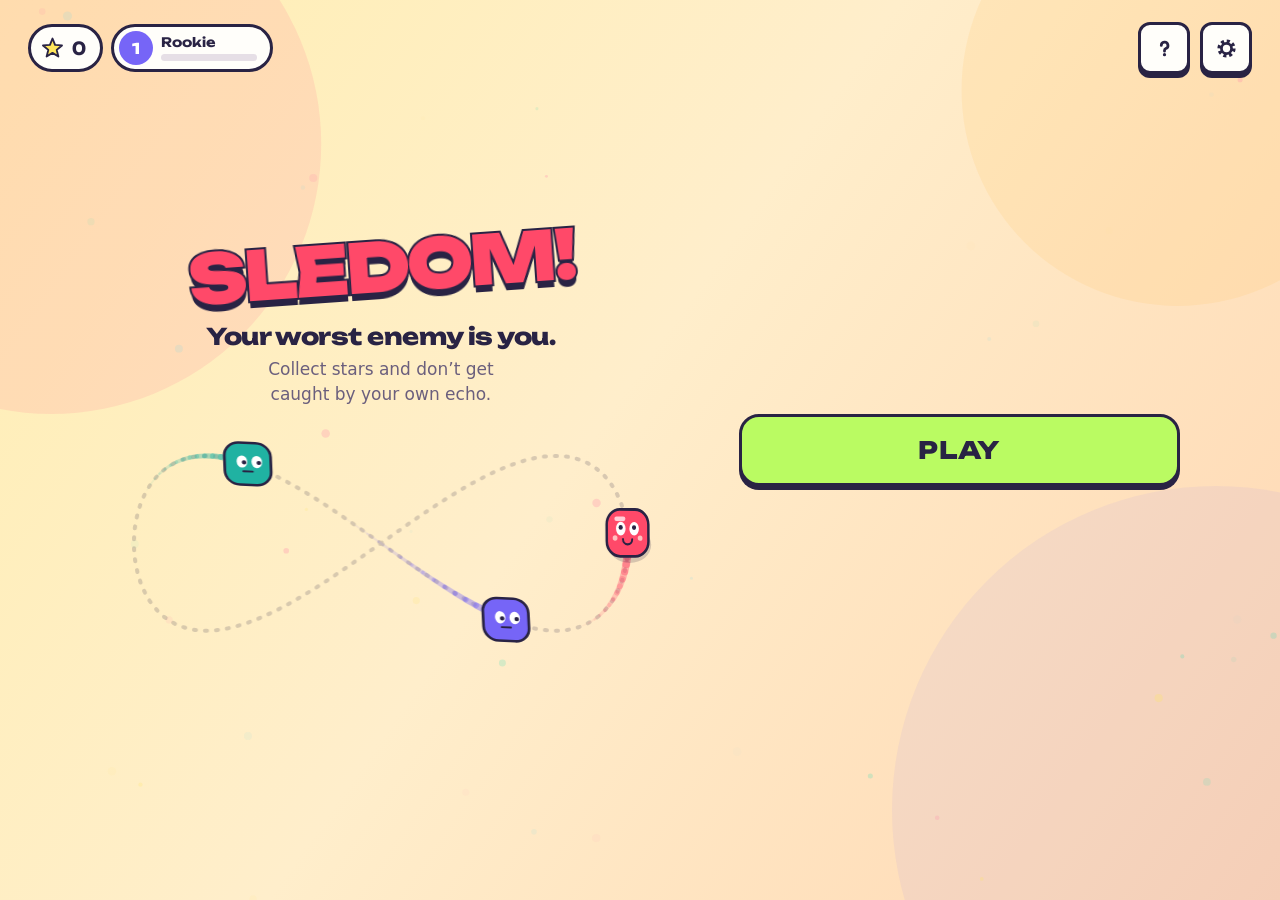
==== commit 0e962d1a: "Harden public game builds and clarify Echo copyright" ====
--- a/vk/index.html
+++ b/vk/index.html
@@ -890,2396 +890,6 @@
     <button class="btn btn--primary btn--xl" id="tasksBackBtn" data-i18n="set.done">Готово</button>
   </main>
 </div>
-<script>
-(()=>{
-'use strict';
-const $=id=>document.getElementById(id),cv=$('game'),ctx=cv.getContext('2d',{alpha:false});
-const TAU=Math.PI*2,clamp=(x,a,b)=>Math.min(b,Math.max(a,x)),lerp=(a,b,t)=>a+(b-a)*t;
-const C={ink:'#292344',cream:'#fff3d9',coral:'#ff4969',pink:'#ff79a9',lemon:'#ffe65b',mint:'#4adeb8',purple:'#7665f7',sky:'#50d8f5',white:'#ffffff'};
-const colors=[C.lemon,C.pink,C.mint,C.sky];
-// Echoes are you, so they share your body; only the colour separates generations.
-const ECHO_COLORS=['#7665f7','#20b2a2','#f5903d'],REWIND=.5;
-// A phone or tablet: a coarse main pointer and no mouse or trackpad at all (a touch-screen laptop is a computer).
-const uaMobile=()=>matchMedia('(pointer:coarse)').matches&&!matchMedia('(any-pointer:fine)').matches;
-// Hints say «drag» or «WASD» by the input you last used; it starts from the device type.
-let touchUI=uaMobile();
-let W=0,H=0,DPR=1,arena={x:0,y:0,w:1,h:1,r:27},bgtile,arentile,frameCount=0,frameTime=0;
-let mode='menu',nowTime=0,elapsed=0,score=0,best=0,combo=1,comboTill=0,comboFadeDuration=3.1,runBestCombo=1,recordCombo=1,nextEcho=4,echoIndex=0,hasShownHelp=false;
-let player={x:0,y:0,vx:0,vy:0,r:12},trail=[],echoes=[],candies=[],particles=[],decor=[],spawnPulse=0,shake=0,flash=0;
-let recorder=0,activeInput=null,keys={},prev=performance.now(),lastFrameMs=0,accumulator=0;
-// All effects are cosmetic and strictly capped for mobile performance.
-let fxRings=[],fxTexts=[],footTimer=0,dyingTime=0,deathHit=null,scorePopUntil=0,lastScoreShown=0,echoWarningSound=false,echoWarnGlow=0;
-// Death beat: a short freeze, then slow motion with the guilty echo highlighted.
-let lowQuality=false,slowFor=0,deferredArms=0,hitstop=0,deathEcho=null,pulseColor=ECHO_COLORS[0],echoToastShown=false;
-// Every path of the run, in arena-relative 0..1 coordinates, for the result poster.
-let runPaths=[],deathN=null;
-// Pickup notes heard during the current trail; each echo inherits them and replays them on its loop.
-let soundTrail=[],trailStart=0,echoVoices=[];
-// Last quarter-second tick of the echo clock that sounded, the moment the combo last grew, spark pacing.
-let tickQ=99,comboPopT=-9,sparkTimer=0,recWink=false;
-// Seeded randomness for everything that shapes a run (stars, erasers), so the Daily Run is the same for everyone.
-function mulberry32(a){return()=>{a=a+0x6D2B79F5|0;let t=Math.imul(a^a>>>15,1|a);t=t+Math.imul(t^t>>>7,61|t)^t;return((t^t>>>14)>>>0)/4294967296}}
-function hashStr(s){let h=2166136261;for(let i=0;i<s.length;i++){h^=s.charCodeAt(i);h=Math.imul(h,16777619)}return h>>>0}
-// One game day for everyone: it starts at 00:00 Moscow time (UTC+3), so the Daily Run, its rule, tasks and streaks are
-// the same in Moscow and Los Angeles instead of following each player's local midnight.
-const DAY_MS=864e5,DAY_SHIFT=3*3600e3,pad2=n=>String(n).padStart(2,'0');
-const fmtUTC=d=>d.getUTCFullYear()+'-'+pad2(d.getUTCMonth()+1)+'-'+pad2(d.getUTCDate());
-const keyOf=d=>fmtUTC(new Date(d.getTime()+DAY_SHIFT));
-const todayKey=()=>keyOf(new Date());
-const shiftKey=(k,days)=>{const [y,m,d]=k.split('-').map(Number);return fmtUTC(new Date(Date.UTC(y,m-1,d+days)))};
-const msToNextDay=()=>{const n=Date.now()+DAY_SHIFT;return (Math.floor(n/DAY_MS)+1)*DAY_MS-n};
-const shortDate=k=>k.slice(8,10)+'.'+k.slice(5,7);
-// Daily Run: the whole world plays the same layout under one twist, and the twist changes every day.
-const NORMAL={id:'normal',period:4,stars:5,grip:16,ice:false,size:1,eraserFrom:3,eraserRate:1,fog:false,risk:1};
-const RULES=[{id:'fast',period:3},{id:'stars',stars:9},{id:'ice',ice:true},{id:'giant',size:1.45},{id:'erasers',eraserFrom:2,eraserRate:.5},{id:'fog',fog:true},{id:'risk',risk:3}];
-// ?rule=fog (or fast, stars, ice, giant, erasers, risk) previews a rule in the Daily Run without waiting for its day.
-const previewRule=(()=>{try{return RULES.find(r=>r.id===new URLSearchParams(location.search).get('rule'))||null}catch(_){return null}})();
-// Every calendar week (Monday to Sunday) plays all seven rules once, in an order shuffled per week, and a week never
-// opens with the rule that closed the previous one. Same for everyone, so the Daily Run stays one shared layout.
-function weekOrder(w){const r=mulberry32(hashStr('week-'+w)),a=RULES.map((_,i)=>i);for(let i=a.length-1;i>0;i--){const j=Math.floor(r()*(i+1));[a[i],a[j]]=[a[j],a[i]]}return a}
-function ruleFor(k){if(previewRule)return {...NORMAL,...previewRule};
- const [y,m,d]=k.split('-').map(Number),day=Math.round(Date.UTC(y,m-1,d)/864e5)+3,w=Math.floor(day/7),order=weekOrder(w);  // 1970-01-01 was a Thursday
- if(order[0]===weekOrder(w-1)[6])[order[0],order[1]]=[order[1],order[0]];
- return {...NORMAL,...RULES[order[day-w*7]]}}
-let rule=NORMAL;
-// Halloween runs 19 Oct – 2 Nov by the game's (Moscow) date: a festive theme with ghost-shaped echoes, and a pumpkin
-// skin for three Daily Runs played on different days. ?event=halloween previews it any day, ?event=off hides it.
-const EVENT=(()=>{let q='';try{q=new URLSearchParams(location.search).get('event')||''}catch(_){}
- const k=todayKey(),md=k.slice(5);return q==='halloween'||(q!=='off'&&md>='10-19'&&md<='11-02')?{id:'halloween-'+k.slice(0,4),need:3}:null})();
-// A streak counts days with at least one finished Daily Run; missing a day resets it.
-function readStreak(){try{const s=JSON.parse(localStorage.getItem('sledom2-streak')||'null');if(s&&(s.last===todayKey()||s.last===shiftKey(todayKey(),-1)))return s}catch(_){}return {last:'',count:0}}
-function bumpStreak(k){const s=readStreak();if(s.last===k)return s.count;const n={last:k,count:s.last===shiftKey(k,-1)?s.count+1:1};try{localStorage.setItem('sledom2-streak',JSON.stringify(n))}catch(_){}return n.count}
-let daily=false,runDate=todayKey(),runSeed=1,spawnCount=0,runRng=Math.random;
-// A brand-new player's first endless runs give a beat more room between echoes; the Daily Run is always the same for everyone.
-const GENTLE_RUNS=3;
-// Eraser: a rare pickup that wipes the oldest echo. ERASE is how long the wipe animation runs.
-const ERASE=.6;let eraser=null,nextEraser=0;
-// Ghost: endless runs note where you were every 0.1 s (arena-relative, so it fits any screen). The record run is kept on
-// this device and races beside you as a faint dashed outline; it never collides, and a cross marks where that run ended.
-let ghost=null;try{const g=JSON.parse(localStorage.getItem('sledom2-ghost')||'null');if(g&&Array.isArray(g.p)&&g.p.length>=4)ghost=g}catch(_){}
-// The Daily Run keeps its own ghost: the first try of the last day you played it races beside you the next time.
-let dGhost=null;try{const g=JSON.parse(localStorage.getItem('sledom2-dghost')||'null');if(g&&Array.isArray(g.p)&&g.p.length>=4)dGhost=g}catch(_){}
-let gho=null;   // the ghost of this run: the record one in endless, the previous Daily Run in the daily
-function dailyFirst(k){try{const v=localStorage.getItem('sledom2-dfirst-'+k);return v===null?null:Number(v)||0}catch(_){return null}}
-let ghostRec=[],ghostT=0,recordToast=false;
-const ghostOn=()=>gho&&settings.ghost&&!challenge&&!seasonRun&&!vsRun;
-function ghostAt(time){const n=gho.p.length/2,u=time/.1,i=Math.floor(u);if(i>=n-1)return null;const f=u-i,P=gho.p;
- return {x:arena.x+lerp(P[i*2],P[i*2+2],f)/1000*arena.w,y:arena.y+lerp(P[i*2+1],P[i*2+3],f)/1000*arena.h}}
-function drawGhost(g){const n=gho.p.length/2,end=(n-1)*.1,r=(mobile?12.3:14),P=gho.p;
- if(elapsed<end){const q=ghostAt(elapsed);if(!q)return;g.save();g.globalAlpha=.42;g.setLineDash([5,4]);g.lineDashOffset=reducedMotion?0:-nowTime*14;
-  g.lineWidth=2.4;g.strokeStyle=T.mark;rr(g,q.x-r,q.y-r,r*2,r*2,r*.64);g.stroke();g.setLineDash([]);
-  g.fillStyle=T.mark;for(const s of [-1,1]){g.beginPath();g.arc(q.x+s*r*.32,q.y-r*.12,2.1,0,TAU);g.fill()}g.restore()}
- else if(elapsed<end+2){const x=arena.x+P[n*2-2]/1000*arena.w,y=arena.y+P[n*2-1]/1000*arena.h,k=1-(elapsed-end)/2,c=7;
-  g.save();g.globalAlpha=.5*k;g.strokeStyle=T.mark;g.lineWidth=3;g.lineCap='round';g.beginPath();g.moveTo(x-c,y-c);g.lineTo(x+c,y+c);g.moveTo(x-c,y+c);g.lineTo(x+c,y-c);g.stroke();g.restore()}}
-// Short slow motion used once, when a new player meets their first echo.
-let slowT=0;
-const seen={};try{Object.assign(seen,JSON.parse(localStorage.getItem('sledom2-seen')||'{}'))}catch(_){}
-function markSeen(k){if(seen[k])return false;seen[k]=1;try{localStorage.setItem('sledom2-seen',JSON.stringify(seen))}catch(_){}return true}
-let coachTimer=0;
-var coachHold=false,coachQ=null;
-function coach(text,dur=2.6){if(coachHold){coachQ=[text,dur];return}const el=$('coach');el.classList.remove('chip');el.textContent=text;el.classList.add('show');clearTimeout(coachTimer);coachTimer=setTimeout(hideCoach,dur*1000)}
-function hideCoach(){clearTimeout(coachTimer);$('coach').classList.remove('show')}
-function buzz(p){if(!settings.haptics)return;try{if(navigator.vibrate)navigator.vibrate(p)}catch(_){}}
-function dailyBestFor(k){try{return Number(localStorage.getItem('sledom2-daily-'+k))||0}catch(_){return 0}}
-// HUD text only touches the DOM when the value actually changes.
-const hudCache={};function setText(id,v){v=String(v);if(hudCache[id]!==v){hudCache[id]=v;$(id).textContent=v}}
-
-// ---------- Text ----------
-// Every visible string lives here. The title is «Следом!» in Russian and «Sledom!» in the Latin-script languages:
-// Yandex rule 5.1.3 wants the in-game name to match the store name of each language (the store draft must say the
-// same). The logo shows it in caps purely through CSS, and the store forbids an all-caps name.
-const I18N={
- ru:{"ft.go":"Первое испытание: собери {n} ★","ft.prog":"Испытание: {k} / {n} ★","ft.done":"Испытание пройдено! +{b} ★","ft.left":"Ещё {n} ★ — и первое испытание пройдено!","hud.toRec":"До рекорда","hud.newRec":"Новый рекорд","rec.best":"Рекорд {n}","rec.new":"Новый рекорд!","daily.next":"Новое через {t}","daily.nextLong":"Следующий забег дня через {t}","streak.title":"Награда за серию","streak.burn":"Пропустишь день — серия начнётся заново.","streak.none":"Сыграй сегодня — начни серию","sec.name":"Тьма","sec.tag":"Секретный уровень","sec.found":"Ты нашёл секретный уровень!","sec.desc":"Свет только вокруг тебя. В темноте горят глаза эха. Собери все звёзды.",
-  'game.name':'Следом!','aria.arena':'Игровая арена «Следом!»','aria.pause':'Пауза','aria.stick':'Управление движением','aria.poster':'Все твои маршруты за забег','aria.lang':'Язык · Language',
-  'hud.score':'Счёт','hud.best':'Рекорд','hud.bestDaily':'Рекорд дня',
-  'menu.lead':'Твой худший враг — ты.','menu.note':'Собирай звёзды и не попадайся собственному эху.',
-  'menu.play':'Играть','menu.daily':'Забег дня','menu.settings':'Настройки','menu.how':'Как играть','menu.best':'Рекорд','menu.maxCombo':'Макс. комбо',
-  'set.title':'Настройки','set.sound':'Звук','set.soundHint':'Звёзды, эхо и столкновения','set.haptics':'Вибрация','set.hapticsHint':'Отклик на телефоне',
-  'set.fx':'Эффекты','set.fxHint':'Анимации, частицы и замедления','set.lang':'Язык · Language','set.done':'Готово',
-  'how.title':'Как играть',
-  'how.r1t':'Двигайся','how.r1':'На телефоне — веди пальцем по экрану, на компьютере — WASD или стрелки.',
-  'how.r2t':'Собирай звёзды','how.r2':'Звёзды подряд повышают комбо. Пролёт рядом с эхом — тоже.',
-  'how.r3t':'Не попадайся прошлому','how.r3':'Каждые 4 секунды появляется эхо и ходит по твоему пути туда и обратно. Пока оно в пунктирном щите, оно безопасно.',
-  'how.r4t':'Стирай прошлое','how.r4':'Ластик убирает самое старое эхо. Ищи его на маршруте этого эха.',
-  'how.r5t':'Забег дня','how.r5':'Каждый день — одна карта для всех. В зачёт идёт первая попытка, а рядом бежит твой вчерашний забег. Обгони себя и не теряй серию.',
-  'how.ok':'Понятно',
-  'over.title':'Догнали!','over.score':'Счёт','over.time':'Время','over.combo':'Комбо','over.best':'Рекорд','over.bestDaily':'Рекорд дня','unit.s':'с',
-  'over.revive':'Продолжить','over.reviveAd':'за просмотр рекламы','over.again':'Ещё раз','over.save':'Сохранить','over.menu':'В меню',
-  'pause.title':'Пауза','pause.note':'Эхо подождёт.','pause.resume':'Продолжить',
-  'tag.default':'Твоё прошлое победило','tag.record':'Новый рекорд!','tag.dailyRecord':'Рекорд дня!','tag.daily':'Забег дня · {rule}',
-  'death.fast':'Прошлое вернулось слишком быстро.','death.mid':'Эхо догнало тебя. Ещё попытка?','death.long':'Ещё немного — и прошлое осталось бы позади.','death.close':'До рекорда не хватило {n} {u}. Ещё попытка?','goal.ch':'Загляни в «Испытания»: 15 уровней со своими правилами.','goal.daily':'Забег дня ещё не сыгран — сегодня новое правило.','goal.skin':'Ещё {n} ★ — и откроется «{name}».','goal.skinReady':'Звёзд уже хватает на «{name}» — загляни в «Скины».',
-  'death.daily':'Серия: {streak}. Завтра будет новое правило.','death.dailyFirst':'Заходи завтра: будет новое правило, и начнётся серия.',
-  'death.dailyBonus':'Серия: {streak}, +{bonus} ★. Завтра будет новое правило.','death.dailyFirstBonus':'Серия началась, +{bonus} ★. Заходи завтра, чтобы её продолжить.',
-  'daily.keep':'Сохрани серию!','daily.noStreak':'Серии пока нет','daily.oneTry':'В зачёт первая попытка','daily.today':'Сегодня: {n}','daily.coachFirst':'Одна карта для всех. В зачёт идёт первая попытка — обгони себя вчерашнего!','daily.coachPractice':'Тренировка: результат дня уже {n}','daily.result':'Результат дня: {n}','daily.practice':'Тренировка','daily.ghostAhead':'Ты обогнал вчерашнего себя','daily.hudYesterday':'Вчера','daily.cardTag':'ПЕРВАЯ ПОПЫТКА','daily.newRule':'Новое правило каждый день','daily.introTag':'Забег дня · {d}','daily.ruleLabel':'Правило дня','daily.p1':'Правило меняется каждый день и одно для всех.','daily.p2':'В зачёт идёт первая попытка, дальше — тренировка.','daily.p2done':'Результат дня уже есть: {n}. Эта попытка — тренировка.','daily.p3':'Рядом бежит твой вчерашний призрак — обгони его.','daily.p3none':'Твоя первая попытка завтра побежит рядом призраком.','devr.hole':'Время от времени в поле открывается чёрная дыра. Она затягивает звёзды и эхо, а тебя тянет к центру. Попадёшь в середину — проигрыш.','devr.giant':'Время от времени ты вырастаешь вдвое. Пока ты великан, эхо тебе не страшны: дави их и получай очки.','devr.swap':'Время от времени ты меняешься местами со своим самым старым эхо и оказываешься в другой части поля.','devr.portal':'Время от времени появляются два портала: зайди в один и выйдешь из другого. Эхо потом прыгнут так же.','devr.quake':'Время от времени поле трясёт. Эхо сбиваются со своих путей и дальше ходят по-новому.','devr.meteor':'Время от времени падают кометы. Тень на полу показывает, куда ударит: не стой в ней. Поймаешь комету на лету — ×2.','daily.events':'События: {list}','dev.hole':'Чёрная дыра','dev.giant':'Великан','dev.swap':'Обмен','dev.portal':'Порталы','dev.quake':'Землетрясение','dev.meteor':'Метеоритный дождь','devs.hole':'Дыра','devs.giant':'Великан','devs.swap':'Обмен','devs.portal':'Порталы','devs.quake':'Тряска','devs.meteor':'Метеоры','devh.hole':'Дыра затягивает звёзды и эхо. Держись подальше от центра.','devh.giant':'Ты вырос, и эхо тебе больше не страшны. Дави их.','devh.swap':'Сейчас ты поменяешься местами с самым старым эхо.','devh.portal':'Зайди в портал и выйдешь из второго. Эхо потом прыгнут так же.','devh.quake':'Тряска сбивает эхо с их путей.','devh.meteor':'Комету можно поймать на лету, это ×2. Тень на полу показывает, куда она упадёт.',
-  'toast.go':'Вперёд!',
-  'coach.moveTouch':'Веди пальцем по экрану','coach.moveKeys':'Двигайся: WASD или стрелки',
-  'coach.echo':'Это ты {n} {u} назад. Не попадайся!','coach.star':'Бери звёзды подряд — комбо растёт',
-  'coach.risk':'Пролёт рядом с эхом — тоже комбо. Рискуй!','coach.eraser':'Ластик! Подбери — и самое старое эхо исчезнет',
-  'coach.rule':'Правило дня: {name}. {desc}',
-  'card.line':'СЧЁТ  ·  {t} СЕК  ·  КОМБО ×{c}','card.daily':'ЗАБЕГ ДНЯ · {date} · {rule}',
-  'rule.fast':'Быстрое эхо','rule.fast.d':'Эхо появляется каждые 3 секунды.',
-  'rule.stars':'Звездопад','rule.stars.d':'На поле 9 звёзд вместо 5.',
-  'rule.ice':'Гололёд','rule.ice.d':'Тебя заносит на поворотах.',
-  'rule.giant':'Великан','rule.giant.d':'Ты стал в полтора раза больше.',
-  'rule.erasers':'Ластикомания','rule.erasers.d':'Ластики появляются вдвое чаще.',
-  'rule.fog':'Туман','rule.fog.d':'Видно только то, что рядом.',
-  'rule.risk':'Риск дня','rule.risk.d':'Пролёт рядом с эхом даёт втрое больше очков.',
-  'streak':'{n} {days} подряд',
-  'set.theme':'Оформление','theme.bright':'Яркая','theme.pastel':'Пастель','theme.night':'Ночь','theme.paper':'Бумага',
-  'coach.golden':'Золотая звезда! ×5 — но через 4 секунды она исчезнет','coach.shield':'Щит! Спасёт от одного столкновения','coach.moving':'Звёзды начали убегать!',
-  'board.local':'Твои лучшие забеги','board.global':'Таблица рекордов','board.empty':'Пока пусто','board.loading':'Загрузка…','board.player':'Игрок','board.you':'Ты',
-  'board.auth':'Войти, чтобы попасть в таблицу','rtab.board':'Рекорды','rtab.route':'Маршрут','replay.tag':'Повтор','replay.skip':'нажми, чтобы пропустить','replay.skipBtn':'Пропустить',
-  'menu.shop':'Скины','menu.tasks':'Задания','aria.wallet':'Звёзды','set.music':'Музыка','set.musicHint':'Спокойная мелодия в такт игре',
-  'over.double':'×2 за рекламу','over.taskDone':'Задание выполнено: {name}','over.tasksDone':'Выполнено заданий: {n}. Забери награды в меню.',
-  'task.doneToast':'Задание выполнено: {name}','task.runStars':'Собери {n} {u} за один забег','task.dayStars':'Собери {n} {u} за день',
-  'task.survive':'Продержись {n} {u} в одном забеге','task.combo':'Набери комбо ×{n}','task.erase':'Подбери {n} {u}',
-  'task.risk':'Пролети рядом с эхом {n} {u}','task.score':'Набери {n} {u} за один забег','task.daily':'Пройди забег дня',
-  'tasks.title':'Задания','tasks.daily':'Сегодня','tasks.ach':'Достижения','tasks.claim':'Забрать','tasks.reset':'Новые задания через {h} ч {m} мин',
-  'shop.title':'Скины','shop.body':'Персонаж','shop.trail':'След','shop.equipped':'Надето','shop.equip':'Надеть',
-  'skin.classic':'Классика','skin.lemon':'Лимон','skin.cat':'Котик','skin.nerd':'Умник','skin.bow':'Бантик','skin.king':'Король','skin.ghost':'Призрак','skin.night':'Ночь','skin.fox':'Лис','skin.sun':'Солнце','skin.echo':'Эхо',
-  'trail.classic':'Классика','trail.sky':'Небо','trail.gold':'Золото','trail.spark':'Искры','trail.rainbow':'Радуга','trail.mint':'Мята','trail.aurora':'Сияние','trail.neon':'Неон',
-  'ach.first':'Первый шаг','ach.stars100':'Звездочёт','ach.stars1000':'Созвездие','ach.stars5000':'Галактика','ach.combo12':'Максимум',
-  'ach.surv60':'Минута','ach.surv120':'Две минуты','ach.score5k':'Пять тысяч','ach.score15k':'Легенда','ach.erase10':'Чистильщик',
-  'ach.erase100':'Мастер ластика','ach.rules7':'Семь дней','ach.streak3':'Привычка','ach.streak7':'Неделя','ach.skin':'Обновка',
-  'achd.runs':'Сыграй первый забег','achd.stars':'Собери {n} {u}','achd.maxCombo':'Набери комбо ×{n}','achd.maxTime':'Продержись {n} {u}',
-  'achd.best':'Набери {n} {u} за забег','achd.erased':'Подбери {n} {u}','achd.rules':'Сыграй забег дня в 7 разных дней',
-  'achd.streak':'Серия {n} {u} подряд','achd.bought':'Купи первый скин',
-  'chn.1':'Коридор','chn.2':'Четыре комнаты','chn.3':'Колонны','chn.4':'Змейка','chn.5':'Лабиринт','chn.6':'Мельница','chn.7':'Две мельницы','chn.8':'Маятники','chn.9':'Ворота','chn.10':'Фабрика','chn.11':'Охотник','chn.12':'Замри!','chn.13':'Хвост среди колонн','chn.14':'Близнецы и мельница','chn.15':'Логово','chn.16':'Спешка','chn.17':'Тесно','chn.18':'Слепая гонка','chn.19':'Ва-банк','chn.20':'Финал','chn.21':'Близнецы','chn.22':'Гроза','chn.23':'Хвост','chn.24':'Жадное эхо','chn.25':'Шторм',
-  'chap.1':'Стены','chap.2':'Механизмы','chap.3':'Охота','chap.4':'Мастер','chap.5':'Легенда','ch.chapter':'Глава {n}','ch.boss':'босс',
-  'tw.order':'Бери звёзды строго по номерам: 1, 2, 3…','tw.nonstop':'Не останавливайся: стоишь секунду — проиграл.','tw.runaway':'На поле одна звезда, и она убегает от тебя.',
-  'tw.shrink':'Арена сжимается.','tw.bombs':'Звёзды стали бомбами — не трогай их!','tw.mines':'Мины прибывают волнами, а потом начинают охотиться за тобой.','tw.hot':'Бери звезду, пока не истёк таймер, — и с каждой звездой он короче.','tw.mirror':'Управление перевёрнуто.',
-  'tw.gold':'Только золотые звёзды, и они быстро тают.','tw.erasehunt':'Эхо каждые 2 секунды, зато ластиков много.','tw.none':'Просто продержись.','tw.twins':'У каждого эха есть зеркальный близнец.','tw.storm':'Темно: эхо видно только при вспышке молнии. Запоминай, где оно.','tw.tail':'Твой свежий след — стена. Не врезайся в него.','tw.greedy':'Эхо съедает звёзды, которых касается. Успей первым!','tw.wrong':'Сначала {n}',
-  'ch.continue':'Продолжить: {name}','ch.next':'Дальше: испытание {n}','ch.start':'Начать','ch.list':'Все испытания','ch.retry':'Ещё раз',
-  'ch.bestStars':'Лучший результат: {s}','ch.bestTime':'лучшее время {n} с','ch.bestNone':'Ещё не пройдено','ch.chReward':'Пройди все 5 — след «{name}»','ch.chGot':'След «{name}» получен',
-  'ch.chapterDone':'Глава {n} пройдена! Новый след: «{name}»','shop.chapter':'Глава {n}',
-  'trail.comet':'Комета','trail.emerald':'Изумруд','trail.flame':'Пламя','trail.amethyst':'Аметист','trail.bolt':'Молния',
-  'ch.left':'Осталось {n} {u}!','ch.toStar':'Ещё {n} {u} — и {k}-я звезда!','ch.go':'Вперёд','ch.chapterWord':'Глава','ch.chapDone':'Глава {n} пройдена',
-  'chapl.1':'Стены и проходы: учимся бегать, когда некуда свернуть.','chapl.2':'Вращающиеся лопасти и маятники: всё решает момент.',
-  'chapl.3':'Эхо выходит на охоту. Добавляются тьма, хвост и близнецы.','chapl.4':'Всё сразу: правила смешиваются, и ошибок не прощают.','chapl.5':'Новые правила для тех, кто прошёл всё: близнецы, гроза, хвост-стена и жадное эхо.',
-  'tut.moveTouch':'Шаг 1 из 3 · Потяни джойстик внизу, чтобы двигаться','tut.moveKeys':'Шаг 1 из 3 · Двигайся: WASD или стрелки',
-  'tut.stars':'Шаг 2 из 3 · Собери звёзды: {n} из 3','tut.echo':'Шаг 3 из 3 · Смотри: сейчас выйдет твоё эхо',
-  'tut.done':'Ты готов! Дальше эхо приходят каждые {n} {u}. Не попадайся им!',
-  'menu.season':'Сезон','season.title':'Сезон','season.name':'Сезон «{name}»','season.short':'«{name}»','sn.shadows':'Тени','sn.neon':'Неон','sn.frost':'Иней','sn.storm':'Буря',
-  'season.step':'Ступень {n} из {m}','season.left':'До следующей: {n} оч. · ещё {d} {u}','season.max':'Все ступени пройдены!','season.menuLine':'Ступень {k} из {m} · ещё {left} оч.',
-  'season.days':'{d} {u}','season.pts':'{n} очков сезона','season.claim':'Забрать','season.legend':'Легендарный скин сезона','season.stars':'{n} ★','season.skin':'Скин «{name}»','season.trail':'След «{name}»',
-  'season.note':'Очки сезона дают забеги, осколки сезона на арене, забег дня, задания, звёзды испытаний и событие недели. Сезон длится месяц.',
-  'ev.weekTitle':'Событие недели','ev.weekTag':'Событие недели · до +60 очков сезона','ev.play':'Играть','ev.reward':'Событие недели: +{n} очков сезона',
-  'twn.mines':'Минное поле','twn.mirror':'Зеркало','twn.gold':'Золотая лихорадка','twn.shrink':'Сжатие','twn.hot':'Горячая картошка','twn.runaway':'Беглянка','twn.order':'По порядку','twn.nonstop':'Только вперёд',
-  'sp.line':'Сезон: +{n} оч. · до ступени {k} ещё {left}','sp.lineMax':'Сезон: +{n} оч.','sp.step':'Новая ступень сезона! Забери награду в меню',
-  'skin.shade':'Тень','skin.prism':'Призма','skin.phantom':'Фантом','trail.stardust':'Звёздная пыль','trail.nova':'Нова','shop.season':'Сезон',
-  're.rain':'Звездопад!','re.magnet':'Магнит: звёзды летят к тебе','re.slow':'Эхо замедлилось','re.gold':'Золотая волна','re.rush':'Эхо ускорилось!','re.mines':'Мины на поле!','re.dark':'Затмение',
-  'shard.pick':'+{n} сезона','coach.shard':'Осколок сезона! Подбери — он двигает сезонный путь','demo.you':'ты','demo.ago':'{n} с назад',
-  'hud.bestSeason':'Рекорд сезона','over.bestSeason':'Рекорд сезона','tag.seasonRecord':'Рекорд сезона!','tag.season':'Сезонный забег · «{name}»',
-  'coach.lasso':'Обведи звёзды петлёй — соберёшь все разом. Обведи эхо — сотрёшь его!','lasso.bonus':'Петля ×{n}! +{b}','lasso.wipe':'Эхо стёрто!',
-  'srun.title':'Неоновое лассо','srun.desc':'Сезонный режим: обводи звёзды петлёй — соберёшь все разом. Обведи эхо — сотрёшь его. Очки сезона ×2.','srun.best':'Рекорд сезона: {n}',
-  'vs.btn':'Вызов другу','vs.title':'Вызов другу','vs.lead':'Отправь другу этот код. Он сыграет ту же раскладку звёзд и попробует побить твои {n} очков.',
-  'vs.share':'Поделиться','vs.copy':'Скопировать','vs.copied':'Скопировано!','vs.image':'Сохранить картинку','vs.close':'Закрыть',
-  'vs.enterBtn':'У меня есть код вызова','vs.enterTitle':'Код от друга','vs.enterLead':'Введи код, который прислал друг: та же раскладка, и нужно набрать больше очков.',
-  'vs.accept':'Принять вызов','vs.bad':'Код не подошёл. Проверь буквы и цифры.','vs.text':'Побей мой результат {n} в игре «Следом!»: открой игру → «Вызов другу» → «У меня есть код» и введи {code}',
-  'hud.rival':'Друг','vs.ahead':'Ты обогнал друга!','vs.win':'Победа над другом!','vs.lose':'Друг пока впереди','vs.line':'Ты: {me} · друг: {them}. Брось ответный вызов!',
-  'shop.g.stars':'За звёзды','shop.g.level':'За уровни','shop.g.season':'Сезонный путь','shop.g.chapter':'За главы испытаний','shop.g.event':'События',
-  'season.days2':'ещё {d} {u}','srun.kicker':'Режим сезона','srun.how1':'За тобой тянется светящийся след','srun.how2':'Замкни петлю — все звёзды внутри твои','srun.how3':'Поймай в петлю эхо — оно исчезнет','srun.play':'Играть',
-  'season.path':'Путь наград','season.all':'Показать все награды','season.less':'Свернуть','season.final':'Финальная награда','season.week':'Задания недели','season.weekLeft':'новые через {d} {u}',
-  'season.note2':'Очки сезона дают любые забеги, а в «Неоновом лассо» — вдвое больше.',
-  'swk.loops':'Замкни {n} петель','swk.haul':'Поймай 3 звезды и больше одной петлёй — {n} раз','swk.wipe':'Сотри петлёй {n} эхо','swk.score':'Набери {n} очков в «Неоновом лассо»','swk.shards':'Подбери {n} осколков сезона','swk.reward':'+{n} оч.',
-  'vs.step1':'Сыграй забег — твой счёт станет целью.','vs.step2':'Отправь другу код из 12 символов.','vs.step3':'Друг открывает «Следом!», жмёт «Вызов другу» → «У меня есть код» и вводит его.',
-  'vs.host':'Сыграть и бросить вызов','vs.have':'У меня есть код','vs.friendHow':'Другу: «Вызов другу» → «У меня есть код» → ввести этот код.','vs.hostCoach':'Набери побольше — этот счёт станет вызовом для друга',
-  'tut.c1t':'Веди пальцем по экрану','tut.c1k':'Двигайся: WASD или стрелки','tut.c2':'Собери звёзды · {n}/3','tut.c3':'Сейчас выйдет твоё эхо','tut.c4':'Готово! Не попадайся эху',
-  'menu.challenges':'Испытания','ch.title':'Испытания','ch.lockedToast':'Испытания откроются на {n} уровне','ch.classic':'Классика','ch.m.time':'Продержись','ch.m.stars':'Собери звёзды','ch.m.score':'Набери очки','ch.m.combo':'Набери комбо','ch.m.erase':'Подбери ластики','ch.m.clear':'Собери все звёзды','chd.1':'Собери звёзды по коридору и не встреться со своим эхом на поворотах.','chd.2':'Четыре комнаты и узкие проходы между ними.','chd.3':'Колонны и энергия: она тает, звёзды её пополняют. Стоять нельзя.','chd.4':'Звёзды по номерам, дорожка петляет змейкой.','chd.5':'Лабиринт, 12 звёзд и эхо каждые 3,5 секунды.','chd.6':'В центре крутится лопасть, а звёзды — прямо возле неё.','chd.7':'Две лопасти крутятся навстречу. Энергия тает, а звёзды — у самых лопастей.','chd.8':'Лопасти-маятники ходят по рядам. Проскочи между ними.','chd.9':'Звезда всегда на другой стороне, а проход перекрывает лопасть.','chd.10':'По звезде в каждой из четырёх комнат, и в каждой своя лопасть.','chd.11':'За тобой охотится эхо, и оно всё быстрее. Уводи его за колонны.','chd.12':'Эха нет. Двигайся на зелёный. Загорелся красный — замри, иначе проигрыш.','chd.13':'Твой след — стена, а вокруг колонны.','chd.14':'У каждого эха есть близнец, в центре лопасть, а энергия тает.','chd.15':'Лабиринт, охотник и 10 звёзд. Финал.','ch.in':'за {n} с','ch.n':'Испытание {n}','ch.hudGoal':'Цель','ch.hudLeft':'Осталось {n} с','ch.done':'Готово!','ch.fail':'Не вышло','ch.reward':'Новые звёзды испытания: +{n} ★','ch.again':'Нужна хотя бы одна звезда, чтобы открыть следующее','ch.bestLabel':'Лучшее','ch.freeze':'ЗАМРИ!','ch.note':'Звезда в испытании открывает следующее. Каждая новая звезда — +10 ★.',
-  'ev.pumpkin':'Тыква: {n}/3','ev.got':'Хэллоуин: скин «Тыква» твой!','ev.themeOn':'Хэллоуин! Праздничная тема ждёт тебя в настройках','theme.halloween':'Хэллоуин','theme.eventHint':'до 2 ноября','skin.pumpkin':'Тыква','skin.slime':'Слайм','skin.ninja':'Ниндзя','skin.robot':'Робот','skin.dragon':'Дракончик','shop.event':'3 забега дня',
-  'set.ghost':'Призрак рекорда','set.ghostHint':'Твой лучший забег бежит рядом','ghost.ahead':'Новый рекорд!','coach.ghost':'Пунктир — это ты в лучшем забеге. Обгони себя!',
-  'lvl.short':'Ур. {n}','lvl.aria':'Уровень {n}: {title}','lvl.xp':'+{n} опыта',
-  'lvl.up':'Уровень {n} — {title}! +{stars} ★','lvl.unlock':'Новый скин: «{name}»','lvl.unlockTrail':'Новый след: «{name}»','shop.level':'Уровень {n}',
-  'title.rookie':'Новичок','title.apprentice':'Ученик','title.runner':'Бегун','title.dodger':'Ловкач','title.shadow':'Тень','title.master':'Мастер эха','title.legend':'Легенда'
- },
- en:{"ft.go":"First challenge: collect {n} ★","ft.prog":"Challenge: {k} / {n} ★","ft.done":"Challenge complete! +{b} ★","ft.left":"{n} more ★ to finish your first challenge!","hud.toRec":"To best","hud.newRec":"New best","rec.best":"Best {n}","rec.new":"New best!","daily.next":"New in {t}","daily.nextLong":"Next Daily Run in {t}","streak.title":"Streak rewards","streak.burn":"Miss a day and the streak starts over.","streak.none":"Play today to start a streak","sec.name":"Darkness","sec.tag":"Secret level","sec.found":"You found a secret level!","sec.desc":"Light only around you. Echo eyes glow in the dark. Collect all the stars.",
-  'game.name':'Sledom!','aria.arena':'Sledom! game arena','aria.pause':'Pause','aria.stick':'Movement control','aria.poster':'All your routes this run','aria.lang':'Язык · Language',
-  'hud.score':'Score','hud.best':'Best','hud.bestDaily':'Today’s best',
-  'menu.lead':'Your worst enemy is you.','menu.note':'Collect stars and don’t get caught by your own echo.',
-  'menu.play':'Play','menu.daily':'Daily run','menu.settings':'Settings','menu.how':'How to play','menu.best':'Best','menu.maxCombo':'Max combo',
-  'set.title':'Settings','set.sound':'Sound','set.soundHint':'Stars, echoes and crashes','set.haptics':'Vibration','set.hapticsHint':'Feedback on phones',
-  'set.fx':'Effects','set.fxHint':'Animations, particles and slow motion','set.lang':'Язык · Language','set.done':'Done',
-  'how.title':'How to play',
-  'how.r1t':'Move','how.r1':'On a phone, drag anywhere on the screen; on a computer, WASD or the arrow keys.',
-  'how.r2t':'Collect stars','how.r2':'Stars in a row raise your combo. So does a close pass by an echo.',
-  'how.r3t':'Dodge your past','how.r3':'Every 4 seconds an echo appears and walks your path back and forth. While it is inside a dashed shield, it is harmless.',
-  'how.r4t':'Erase the past','how.r4':'An eraser wipes out your oldest echo. Look for it on that echo’s route.',
-  'how.r5t':'Daily run','how.r5':'Every day: one map for everyone. Your first try counts, and yesterday’s run races beside you. Beat yourself and keep your streak.',
-  'how.ok':'Got it',
-  'over.title':'Caught!','over.score':'Score','over.time':'Time','over.combo':'Combo','over.best':'Best','over.bestDaily':'Today’s best','unit.s':'s',
-  'over.revive':'Continue','over.reviveAd':'by watching an ad','over.again':'Again','over.save':'Save','over.menu':'Menu',
-  'pause.title':'Paused','pause.note':'Your echoes will wait.','pause.resume':'Resume',
-  'tag.default':'Your past won','tag.record':'New best!','tag.dailyRecord':'Today’s best!','tag.daily':'Daily run · {rule}',
-  'death.fast':'The past came back too fast.','death.mid':'Your echo caught you. One more try?','death.long':'So close to leaving the past behind.','death.close':'Only {n} {u} short of your best. One more try?','goal.ch':'Try Challenges: 15 levels, each with its own rules.','goal.daily':'You haven’t played today’s daily run — there’s a new rule.','goal.skin':'{n} more ★ and «{name}» is yours.','goal.skinReady':'You have enough ★ for «{name}» — check Skins.',
-  'death.daily':'Streak: {streak}. A new rule arrives tomorrow.','death.dailyFirst':'Come back tomorrow for a new rule and start a streak.',
-  'death.dailyBonus':'Streak: {streak}, +{bonus} ★. A new rule arrives tomorrow.','death.dailyFirstBonus':'Streak started, +{bonus} ★. Come back tomorrow to keep it going.',
-  'daily.keep':'Keep your streak!','daily.noStreak':'No streak yet','daily.oneTry':'First try counts','daily.today':'Today: {n}','daily.coachFirst':'One map for everyone. Your first try counts — beat yesterday’s you!','daily.coachPractice':'Practice: today’s result is {n}','daily.result':'Today’s result: {n}','daily.practice':'Practice','daily.ghostAhead':'You passed yesterday’s you','daily.hudYesterday':'Yesterday','daily.cardTag':'FIRST TRY','daily.newRule':'A new rule every day','daily.introTag':'Daily run · {d}','daily.ruleLabel':'Today’s rule','daily.p1':'The rule changes every day and is the same for everyone.','daily.p2':'Your first try counts; after that it is practice.','daily.p2done':'Today’s result is in: {n}. This one is practice.','daily.p3':'Yesterday’s you runs alongside as a ghost. Beat it.','daily.p3none':'Your first try will run beside you tomorrow as a ghost.','devr.hole':'Now and then a black hole opens on the field. It swallows stars and echoes and pulls you in too. Reach its centre and the run is over.','devr.giant':'Now and then you grow twice as big. While you are a giant, echoes can’t hurt you: crush them for points.','devr.swap':'Now and then you swap places with your oldest echo and land somewhere else on the field.','devr.portal':'Now and then two portals appear: walk into one and come out of the other. Your echoes will jump the same way.','devr.quake':'Now and then the field shakes. Echoes get knocked off their paths and walk new ones from then on.','devr.meteor':'Now and then comets fall. A shadow shows where each one lands: don’t stand in it. Catch one in the air for ×2.','daily.events':'Events: {list}','dev.hole':'Black hole','dev.giant':'Giant','dev.swap':'Swap','dev.portal':'Portals','dev.quake':'Earthquake','dev.meteor':'Meteor shower','devs.hole':'Hole','devs.giant':'Giant','devs.swap':'Swap','devs.portal':'Portals','devs.quake':'Quake','devs.meteor':'Meteors','devh.hole':'The hole pulls in stars and echoes. Stay away from the centre.','devh.giant':'You’ve grown, and echoes can’t hurt you now. Crush them.','devh.swap':'You’re about to swap places with your oldest echo.','devh.portal':'Walk into a portal and come out of the other. Echoes will jump the same way.','devh.quake':'The shaking knocks echoes off their paths.','devh.meteor':'Catch a comet in the air for ×2. Its shadow shows where it will land.',
-  'toast.go':'Go!',
-  'coach.moveTouch':'Drag anywhere on the screen','coach.moveKeys':'Move with WASD or the arrow keys',
-  'coach.echo':'That’s you, {n} {u} ago. Don’t get caught!','coach.star':'Grab stars in a row to build your combo',
-  'coach.risk':'Close passes by an echo count too. Take risks!','coach.eraser':'An eraser! Grab it to wipe your oldest echo',
-  'coach.rule':'Today’s rule: {name}. {desc}',
-  'card.line':'SCORE  ·  {t} SEC  ·  COMBO ×{c}','card.daily':'DAILY RUN · {date} · {rule}',
-  'rule.fast':'Fast echoes','rule.fast.d':'An echo appears every 3 seconds.',
-  'rule.stars':'Starfall','rule.stars.d':'9 stars on the field instead of 5.',
-  'rule.ice':'Black ice','rule.ice.d':'You skid on every turn.',
-  'rule.giant':'Giant','rule.giant.d':'You are one and a half times bigger.',
-  'rule.erasers':'Eraser mania','rule.erasers.d':'Erasers show up twice as often.',
-  'rule.fog':'Fog','rule.fog.d':'You can only see what is close.',
-  'rule.risk':'Risk day','rule.risk.d':'Close passes by an echo score triple.',
-  'streak':'{n} {days} in a row',
-  'set.theme':'Theme','theme.bright':'Bright','theme.pastel':'Pastel','theme.night':'Night','theme.paper':'Paper',
-  'coach.golden':'A golden star! ×5, but it vanishes in 4 seconds','coach.shield':'A shield! It saves you from one hit','coach.moving':'Stars are running away!',
-  'board.local':'Your best runs','board.global':'Leaderboard','board.empty':'Nothing yet','board.loading':'Loading…','board.player':'Player','board.you':'You',
-  'board.auth':'Sign in to join the leaderboard','rtab.board':'Scores','rtab.route':'Route','replay.tag':'Replay','replay.skip':'tap to skip','replay.skipBtn':'Skip',
-  'menu.shop':'Skins','menu.tasks':'Tasks','aria.wallet':'Stars','set.music':'Music','set.musicHint':'A calm tune in time with the game',
-  'over.double':'×2 for an ad','over.taskDone':'Task complete: {name}','over.tasksDone':'{n} tasks complete. Claim the rewards in the menu.',
-  'task.doneToast':'Task complete: {name}','task.runStars':'Collect {n} {u} in one run','task.dayStars':'Collect {n} {u} today',
-  'task.survive':'Survive {n} {u} in one run','task.combo':'Reach a ×{n} combo','task.erase':'Pick up {n} {u}',
-  'task.risk':'Pass close to an echo {n} {u}','task.score':'Score {n} {u} in one run','task.daily':'Finish the daily run',
-  'tasks.title':'Tasks','tasks.daily':'Today','tasks.ach':'Achievements','tasks.claim':'Claim','tasks.reset':'New tasks in {h} h {m} min',
-  'shop.title':'Skins','shop.body':'Character','shop.trail':'Trail','shop.equipped':'Wearing','shop.equip':'Wear',
-  'skin.classic':'Classic','skin.lemon':'Lemon','skin.cat':'Kitty','skin.nerd':'Smarty','skin.bow':'Bow','skin.king':'King','skin.ghost':'Ghost','skin.night':'Night','skin.fox':'Fox','skin.sun':'Sun','skin.echo':'Echo',
-  'trail.classic':'Classic','trail.sky':'Sky','trail.gold':'Gold','trail.spark':'Sparks','trail.rainbow':'Rainbow','trail.mint':'Mint','trail.aurora':'Aurora','trail.neon':'Neon',
-  'ach.first':'First steps','ach.stars100':'Stargazer','ach.stars1000':'Constellation','ach.stars5000':'Galaxy','ach.combo12':'Maxed out',
-  'ach.surv60':'One minute','ach.surv120':'Two minutes','ach.score5k':'Five thousand','ach.score15k':'Legend','ach.erase10':'Cleaner',
-  'ach.erase100':'Eraser master','ach.rules7':'Seven days','ach.streak3':'Habit','ach.streak7':'Full week','ach.skin':'New look',
-  'achd.runs':'Play your first run','achd.stars':'Collect {n} {u}','achd.maxCombo':'Reach a ×{n} combo','achd.maxTime':'Survive {n} {u}',
-  'achd.best':'Score {n} {u} in a run','achd.erased':'Pick up {n} {u}','achd.rules':'Play the daily run on 7 different days',
-  'achd.streak':'Keep a streak of {n} {u}','achd.bought':'Buy your first skin',
-  'chn.1':'Corridor','chn.2':'Four rooms','chn.3':'Columns','chn.4':'Zigzag','chn.5':'Maze','chn.6':'Windmill','chn.7':'Two windmills','chn.8':'Pendulums','chn.9':'The gate','chn.10':'Factory','chn.11':'The hunter','chn.12':'Freeze!','chn.13':'Tail among columns','chn.14':'Twins and the windmill','chn.15':'The lair','chn.16':'Rush','chn.17':'Cramped','chn.18':'Blind race','chn.19':'All in','chn.20':'Finale','chn.21':'Twins','chn.22':'Thunderstorm','chn.23':'Tail','chn.24':'Greedy echo','chn.25':'Tempest',
-  'chap.1':'Walls','chap.2':'Machines','chap.3':'The hunt','chap.4':'Master','chap.5':'Legend','ch.chapter':'Chapter {n}','ch.boss':'boss',
-  'tw.order':'Take the stars in number order: 1, 2, 3…','tw.nonstop':'Don’t stop: stand still for a second and you lose.','tw.runaway':'One star on the field, and it runs from you.',
-  'tw.shrink':'The arena keeps shrinking.','tw.bombs':'Stars are bombs: don’t touch them!','tw.mines':'Mines arrive in waves, then start hunting you.','tw.hot':'Grab a star before the timer runs out, and every star makes it shorter.','tw.mirror':'Controls are flipped.',
-  'tw.gold':'Only golden stars, and they melt fast.','tw.erasehunt':'An echo every 2 seconds, but plenty of erasers.','tw.none':'Just survive.','tw.twins':'Every echo has a mirror twin.','tw.storm':'It’s dark: echoes show only when lightning flashes. Remember where they are.','tw.tail':'Your fresh trail is a wall. Don’t run into it.','tw.greedy':'Echoes eat the stars they touch. Get there first!','tw.wrong':'First {n}',
-  'ch.continue':'Continue: {name}','ch.next':'Next: challenge {n}','ch.start':'Start','ch.list':'All challenges','ch.retry':'Again',
-  'ch.bestStars':'Best: {s}','ch.bestTime':'best time {n} s','ch.bestNone':'Not done yet','ch.chReward':'Clear all 5 for the {name} trail','ch.chGot':'{name} trail unlocked',
-  'ch.chapterDone':'Chapter {n} cleared! New trail: {name}','shop.chapter':'Chapter {n}',
-  'trail.comet':'Comet','trail.emerald':'Emerald','trail.flame':'Flame','trail.amethyst':'Amethyst','trail.bolt':'Lightning',
-  'ch.left':'{n} {u} left!','ch.toStar':'{n} more {u} to star {k}!','ch.go':'Let’s go','ch.chapterWord':'Chapter','ch.chapDone':'Chapter {n} cleared',
-  'chapl.1':'Walls and doorways: learn to run when there is nowhere to turn.','chapl.2':'Spinning blades and pendulums: timing is everything.',
-  'chapl.3':'The echo goes hunting. Darkness, the tail and twins join in.','chapl.4':'Everything at once: the rules mix and mistakes aren’t forgiven.','chapl.5':'New rules for those who cleared it all: twins, a storm, a solid tail and a greedy echo.',
-  'tut.moveTouch':'Step 1 of 3 · Drag the stick at the bottom to move','tut.moveKeys':'Step 1 of 3 · Move with WASD or the arrow keys',
-  'tut.stars':'Step 2 of 3 · Collect stars: {n} of 3','tut.echo':'Step 3 of 3 · Watch: your echo is about to appear',
-  'tut.done':'You’re ready! From now on an echo comes every {n} {u}. Don’t get caught!',
-  'menu.season':'Season','season.title':'Season','season.name':'Season “{name}”','season.short':'“{name}”','sn.shadows':'Shadows','sn.neon':'Neon','sn.frost':'Frost','sn.storm':'Storm',
-  'season.step':'Step {n} of {m}','season.left':'Next step in {n} pts · {d} {u} left','season.max':'All steps done!','season.menuLine':'Step {k} of {m} · {left} pts to go',
-  'season.days':'{d} {u}','season.pts':'{n} season points','season.claim':'Claim','season.legend':'Legendary season skin','season.stars':'{n} ★','season.skin':'Skin: {name}','season.trail':'Trail: {name}',
-  'season.note':'Season points come from runs, season shards on the field, the daily run, tasks, challenge stars and the weekly event. A season lasts a month.',
-  'ev.weekTitle':'Weekly event','ev.weekTag':'Weekly event · up to +60 season points','ev.play':'Play','ev.reward':'Weekly event: +{n} season points',
-  'twn.mines':'Minefield','twn.mirror':'Mirror','twn.gold':'Gold rush','twn.shrink':'Squeeze','twn.hot':'Hot potato','twn.runaway':'Runaway','twn.order':'In order','twn.nonstop':'Keep moving',
-  'sp.line':'Season: +{n} pts · {left} to step {k}','sp.lineMax':'Season: +{n} pts','sp.step':'New season step! Claim it in the menu',
-  'skin.shade':'Shade','skin.prism':'Prism','skin.phantom':'Phantom','trail.stardust':'Stardust','trail.nova':'Nova','shop.season':'Season',
-  're.rain':'Starfall!','re.magnet':'Magnet: stars fly to you','re.slow':'Echoes slowed down','re.gold':'Golden wave','re.rush':'Echoes sped up!','re.mines':'Mines on the field!','re.dark':'Eclipse',
-  'shard.pick':'+{n} season','coach.shard':'A season shard! Grab it to move along the season path','demo.you':'you','demo.ago':'{n} s ago',
-  'hud.bestSeason':'Season best','over.bestSeason':'Season best','tag.seasonRecord':'Season best!','tag.season':'Season run · “{name}”',
-  'coach.lasso':'Loop around stars to grab them all at once. Loop around an echo to wipe it!','lasso.bonus':'Loop ×{n}! +{b}','lasso.wipe':'Echo wiped!',
-  'srun.title':'Neon lasso','srun.desc':'Season mode: loop around stars to grab them all at once, loop around an echo to wipe it. Season points ×2.','srun.best':'Season best: {n}',
-  'vs.btn':'Challenge a friend','vs.title':'Challenge a friend','vs.lead':'Send this code to a friend. They play the same star layout and try to beat your {n} points.',
-  'vs.share':'Share','vs.copy':'Copy','vs.copied':'Copied!','vs.image':'Save picture','vs.close':'Close',
-  'vs.enterBtn':'I have a challenge code','vs.enterTitle':'Code from a friend','vs.enterLead':'Type the code your friend sent: same layout, and you need more points.',
-  'vs.accept':'Accept','vs.bad':'That code didn’t work. Check the letters and digits.','vs.text':'Beat my {n} in Sledom!: open the game → “Challenge a friend” → “I have a code” and type {code}',
-  'hud.rival':'Friend','vs.ahead':'You passed your friend!','vs.win':'You beat your friend!','vs.lose':'Your friend is still ahead','vs.line':'You: {me} · friend: {them}. Challenge them back!',
-  'shop.g.stars':'For stars','shop.g.level':'Level rewards','shop.g.season':'Season path','shop.g.chapter':'Challenge chapters','shop.g.event':'Events',
-  'season.days2':'{d} {u} left','srun.kicker':'Season mode','srun.how1':'A glowing trail follows you','srun.how2':'Close a loop: every star inside is yours','srun.how3':'Catch an echo in a loop and it vanishes','srun.play':'Play',
-  'season.path':'Reward path','season.all':'Show all rewards','season.less':'Show less','season.final':'Final reward','season.week':'This week’s goals','season.weekLeft':'new in {d} {u}',
-  'season.note2':'Every run earns season points; Neon lasso earns twice as many.',
-  'swk.loops':'Close {n} loops','swk.haul':'Catch 3+ stars in one loop {n} times','swk.wipe':'Wipe {n} echoes with a loop','swk.score':'Score {n} in Neon lasso','swk.shards':'Pick up {n} season shards','swk.reward':'+{n} pts',
-  'vs.step1':'Play a run: your score becomes the target.','vs.step2':'Send your friend the 12-character code.','vs.step3':'Your friend opens Sledom!, taps “Challenge a friend” → “I have a code” and types it.',
-  'vs.host':'Play and challenge','vs.have':'I have a code','vs.friendHow':'For your friend: “Challenge a friend” → “I have a code” → type this code.','vs.hostCoach':'Score big: this run becomes your friend’s target',
-  'tut.c1t':'Drag anywhere on the screen','tut.c1k':'Move: WASD or arrow keys','tut.c2':'Collect stars · {n}/3','tut.c3':'Your echo is coming out','tut.c4':'Done! Don’t touch your echo',
-  'menu.challenges':'Challenges','ch.title':'Challenges','ch.lockedToast':'Challenges open at level {n}','ch.classic':'Classic','ch.m.time':'Survive','ch.m.stars':'Collect stars','ch.m.score':'Score','ch.m.combo':'Reach a combo','ch.m.erase':'Pick up erasers','ch.m.clear':'Collect all the stars','chd.1':'Collect the stars along the corridor without meeting your echo at the turns.','chd.2':'Four rooms and narrow doorways between them.','chd.3':'Columns and energy: it drains, stars refill it. No standing still.','chd.4':'Numbered stars along a winding zigzag.','chd.5':'A maze, 12 stars and an echo every 3.5 seconds.','chd.6':'A blade spins in the middle, and the stars sit right next to it.','chd.7':'Two blades spin against each other. Energy drains, and the stars sit by the blades.','chd.8':'Pendulum blades sweep the rows. Slip between them.','chd.9':'The star is always on the other side, and a blade guards the gap.','chd.10':'A star in each of four rooms, each with its own blade.','chd.11':'An echo hunts you, faster and faster. Lose it behind the columns.','chd.12':'No echoes. Move on green. When it turns red, freeze: any move loses.','chd.13':'Your trail is a wall, and columns all around.','chd.14':'Every echo has a twin, a blade spins in the middle, and your energy drains.','chd.15':'The maze, the hunter and 10 stars. The finale.','ch.in':'in {n} s','ch.n':'Challenge {n}','ch.hudGoal':'Goal','ch.hudLeft':'{n} s left','ch.done':'Done!','ch.fail':'Not yet','ch.reward':'New challenge stars: +{n} ★','ch.again':'Earn at least one star to open the next one','ch.bestLabel':'Best','ch.freeze':'FREEZE!','ch.note':'A star in a challenge opens the next one. Every new star pays +10 ★.',
-  'ev.pumpkin':'Pumpkin: {n}/3','ev.got':'Halloween: the Pumpkin skin is yours!','ev.themeOn':'Halloween! A festive theme is waiting in Settings','theme.halloween':'Halloween','theme.eventHint':'until 2 November','skin.pumpkin':'Pumpkin','skin.slime':'Slime','skin.ninja':'Ninja','skin.robot':'Robot','skin.dragon':'Dragon','shop.event':'3 daily runs',
-  'set.ghost':'Best-run ghost','set.ghostHint':'Your best run races beside you','ghost.ahead':'New best!','coach.ghost':'The dashed outline is your best run. Beat yourself!',
-  'lvl.short':'Lv {n}','lvl.aria':'Level {n}: {title}','lvl.xp':'+{n} XP',
-  'lvl.up':'Level {n}: {title}! +{stars} ★','lvl.unlock':'New skin: {name}','lvl.unlockTrail':'New trail: {name}','shop.level':'Level {n}',
-  'title.rookie':'Rookie','title.apprentice':'Apprentice','title.runner':'Runner','title.dodger':'Dodger','title.shadow':'Shadow','title.master':'Echo master','title.legend':'Legend'
- },
- tr:{"ft.go":"İlk görev: {n} ★ topla","ft.prog":"Görev: {k} / {n} ★","ft.done":"Görev tamam! +{b} ★","ft.left":"İlk görevi bitirmek için {n} ★ daha!","hud.toRec":"Rekora","hud.newRec":"Yeni rekor","rec.best":"Rekor {n}","rec.new":"Yeni rekor!","daily.next":"{t} sonra yeni","daily.nextLong":"Sonraki günlük koşu: {t}","streak.title":"Seri ödülleri","streak.burn":"Bir gün kaçırırsan seri baştan başlar.","streak.none":"Seriye başlamak için bugün oyna","sec.name":"Karanlık","sec.tag":"Gizli bölüm","sec.found":"Gizli bölümü buldun!","sec.desc":"Işık yalnızca etrafında. Karanlıkta yankıların gözleri parlıyor. Tüm yıldızları topla.","game.name":"Sledom!","aria.arena":"Sledom! oyun alanı","aria.pause":"Duraklat","aria.stick":"Hareket kontrolü","aria.poster":"Bu koşudaki tüm rotaların","aria.lang":"Dil · Language","hud.score":"Skor","hud.best":"Rekor","hud.bestDaily":"Günün rekoru","menu.lead":"En büyük düşmanın sensin.","menu.note":"Yıldızları topla ve kendi yankına yakalanma.","menu.play":"Oyna","menu.daily":"Günün koşusu","menu.settings":"Ayarlar","menu.how":"Nasıl oynanır","menu.best":"Rekor","menu.maxCombo":"En iyi kombo","set.title":"Ayarlar","set.sound":"Ses","set.soundHint":"Yıldızlar, yankılar ve çarpışmalar","set.haptics":"Titreşim","set.hapticsHint":"Telefonda dokunsal geri bildirim","set.fx":"Efektler","set.fxHint":"Animasyonlar, parçacıklar ve ağır çekim","set.lang":"Dil · Language","set.done":"Tamam","how.title":"Nasıl oynanır","how.r1t":"Hareket et","how.r1":"Telefonda parmağını ekranda kaydır; bilgisayarda WASD veya ok tuşları.","how.r2t":"Yıldız topla","how.r2":"Art arda toplanan yıldızlar komboyu artırır. Bir yankının yanından geçmek de öyle.","how.r3t":"Geçmişinden kaç","how.r3":"Her 4 saniyede bir yankı çıkar ve yolunda ileri geri yürür. Kesikli kalkanın içindeyken zararsızdır.","how.r4t":"Geçmişi sil","how.r4":"Silgi en eski yankını siler. Onu o yankının rotasında ara.","how.r5t":"Günün koşusu","how.r5":"Her gün herkese aynı harita. İlk deneme sayılır ve dünkü koşun yanında yarışır. Kendini geç, serini koru.","how.ok":"Anladım","over.title":"Yakalandın!","over.score":"Skor","over.time":"Süre","over.combo":"Kombo","over.best":"Rekor","over.bestDaily":"Günün rekoru","unit.s":"sn","over.revive":"Devam et","over.reviveAd":"reklam izleyerek","over.again":"Tekrar","over.save":"Kaydet","over.menu":"Menü","pause.title":"Duraklatıldı","pause.note":"Yankıların bekleyecek.","pause.resume":"Devam","tag.default":"Geçmişin kazandı","tag.record":"Yeni rekor!","tag.dailyRecord":"Günün rekoru!","tag.daily":"Günün koşusu · {rule}","death.fast":"Geçmiş çok çabuk geri döndü.","death.mid":"Yankın seni yakaladı. Bir daha?","death.long":"Geçmişi geride bırakmana az kalmıştı.","death.close":"Rekoruna sadece {n} {u} kaldı. Bir daha?","goal.ch":"«Meydan okumalar»a bak: her biri kendi kuralına sahip 15 seviye.","goal.daily":"Günün koşusunu oynamadın — bugün yeni bir kural var.","goal.skin":"{n} ★ daha ve «{name}» senin.","goal.skinReady":"«{name}» için yeterli ★ var — Kostümlere bak.","death.daily":"Seri: {streak}. Yarın yeni bir kural geliyor.","death.dailyFirst":"Yarın gel: yeni bir kural olacak ve serin başlayacak.","death.dailyBonus":"Seri: {streak}, +{bonus} ★. Yarın yeni bir kural geliyor.","death.dailyFirstBonus":"Seri başladı, +{bonus} ★. Devam ettirmek için yarın gel.","daily.keep":"Serini koru!","daily.noStreak":"Henüz seri yok","daily.oneTry":"İlk deneme sayılır","daily.today":"Bugün: {n}","daily.coachFirst":"Herkese aynı harita. İlk deneme sayılır — dünkü kendini geç!","daily.coachPractice":"Antrenman: bugünkü sonuç {n}","daily.result":"Bugünkü sonuç: {n}","daily.practice":"Antrenman","daily.ghostAhead":"Dünkü kendini geçtin","daily.hudYesterday":"Dün","daily.cardTag":"İLK DENEME","daily.newRule":"Her gün yeni bir kural","daily.introTag":"Günün koşusu · {d}","daily.ruleLabel":"Günün kuralı","daily.p1":"Kural her gün değişir ve herkes için aynıdır.","daily.p2":"İlk denemen sayılır, sonrası antrenman.","daily.p2done":"Günün sonucu belli: {n}. Bu deneme antrenman.","daily.p3":"Dünkü hayaletin yanında koşuyor. Onu geç.","daily.p3none":"İlk denemen yarın yanında hayalet olarak koşacak.","devr.hole":"Ara sıra alanda bir kara delik açılır. Yıldızları ve yankıları yutar, seni de çeker. Merkezine girersen biter.","devr.giant":"Ara sıra iki kat büyürsün. Dev olduğun sürece yankılar sana zarar veremez: ezip puan al.","devr.swap":"Ara sıra en eski yankınla yer değiştirir, alanın başka bir yerine geçersin.","devr.portal":"Ara sıra iki portal belirir: birine gir, öbüründen çık. Yankıların da aynı şekilde atlar.","devr.quake":"Ara sıra alan sarsılır. Yankılar yollarından çıkar ve artık yeni yollardan yürür.","devr.meteor":"Ara sıra kuyruklu yıldızlar düşer. Gölge nereye düşeceğini gösterir: içinde durma. Havada yakalarsan ×2.","daily.events":"Olaylar: {list}","dev.hole":"Kara delik","dev.giant":"Dev","dev.swap":"Takas","dev.portal":"Portallar","dev.quake":"Deprem","dev.meteor":"Meteor yağmuru","devs.hole":"Delik","devs.giant":"Dev","devs.swap":"Takas","devs.portal":"Portal","devs.quake":"Deprem","devs.meteor":"Meteor","devh.hole":"Delik yıldızları ve yankıları çekiyor. Merkezden uzak dur.","devh.giant":"Büyüdün, yankılar artık sana zarar veremez. Ez onları.","devh.swap":"Birazdan en eski yankınla yer değiştireceksin.","devh.portal":"Bir portala gir, öbüründen çık. Yankılar da aynı şekilde atlayacak.","devh.quake":"Sarsıntı yankıları yollarından çıkarıyor.","devh.meteor":"Kuyruklu yıldızı havada yakala: ×2. Gölgesi düşeceği yeri gösterir.","toast.go":"Başla!","coach.moveTouch":"Parmağını ekranda kaydır","coach.moveKeys":"WASD veya ok tuşlarıyla hareket et","coach.echo":"Bu {n} {u} önceki sensin. Yakalanma!","coach.star":"Komboyu büyütmek için yıldızları art arda topla","coach.risk":"Yankının yanından geçmek de komboya sayılır. Risk al!","coach.eraser":"Bir silgi! Al ve en eski yankını sil","coach.rule":"Günün kuralı: {name}. {desc}","card.line":"SKOR  ·  {t} SN  ·  KOMBO ×{c}","card.daily":"GÜNÜN KOŞUSU · {date} · {rule}","rule.fast":"Hızlı yankılar","rule.fast.d":"Her 3 saniyede bir yankı çıkar.","rule.stars":"Yıldız yağmuru","rule.stars.d":"Sahada 5 yerine 9 yıldız var.","rule.ice":"Buzlanma","rule.ice.d":"Her dönüşte kayıyorsun.","rule.giant":"Dev","rule.giant.d":"Bir buçuk kat daha büyüksün.","rule.erasers":"Silgi çılgınlığı","rule.erasers.d":"Silgiler iki kat sık çıkar.","rule.fog":"Sis","rule.fog.d":"Sadece yakınını görebilirsin.","rule.risk":"Risk günü","rule.risk.d":"Yankının yanından geçmek üç kat puan verir.","streak":"Art arda {n} {days}","set.theme":"Tema","theme.bright":"Parlak","theme.pastel":"Pastel","theme.night":"Gece","theme.paper":"Kâğıt","coach.golden":"Altın yıldız! ×5, ama 4 saniyede kaybolur","coach.shield":"Kalkan! Seni bir çarpışmadan kurtarır","coach.moving":"Yıldızlar kaçmaya başladı!","board.local":"En iyi koşuların","board.global":"Lider tablosu","board.empty":"Henüz bir şey yok","board.loading":"Yükleniyor…","board.player":"Oyuncu","board.you":"Sen","board.auth":"Lider tablosuna girmek için giriş yap","rtab.board":"Skorlar","rtab.route":"Rota","replay.tag":"Tekrar","replay.skip":"geçmek için dokun","replay.skipBtn":"Geç","menu.shop":"Görünüm","menu.tasks":"Görevler","aria.wallet":"Yıldızlar","set.music":"Müzik","set.musicHint":"Oyunla aynı tempoda sakin bir melodi","over.double":"Reklamla ×2","over.taskDone":"Görev tamam: {name}","over.tasksDone":"{n} görev tamam. Ödülleri menüden al.","task.doneToast":"Görev tamam: {name}","task.runStars":"Bir koşuda {n} {u} topla","task.dayStars":"Bugün {n} {u} topla","task.survive":"Bir koşuda {n} {u} dayan","task.combo":"×{n} komboya ulaş","task.erase":"{n} {u} topla","task.risk":"Yankının yanından {n} {u} geç","task.score":"Bir koşuda {n} {u} yap","task.daily":"Günün koşusunu bitir","tasks.title":"Görevler","tasks.daily":"Bugün","tasks.ach":"Başarımlar","tasks.claim":"Al","tasks.reset":"Yeni görevler {h} sa {m} dk sonra","shop.title":"Görünümler","shop.body":"Karakter","shop.trail":"İz","shop.equipped":"Giyili","shop.equip":"Giy","skin.classic":"Klasik","skin.lemon":"Limon","skin.cat":"Kedicik","skin.nerd":"Zeki","skin.bow":"Fiyonk","skin.king":"Kral","skin.ghost":"Hayalet","skin.night":"Gece","skin.fox":"Tilki","skin.sun":"Güneş","skin.echo":"Yankı","trail.classic":"Klasik","trail.sky":"Gökyüzü","trail.gold":"Altın","trail.spark":"Kıvılcım","trail.rainbow":"Gökkuşağı","trail.mint":"Nane","trail.aurora":"Kutup ışığı","trail.neon":"Neon","ach.first":"İlk adımlar","ach.stars100":"Yıldız avcısı","ach.stars1000":"Takımyıldız","ach.stars5000":"Galaksi","ach.combo12":"Zirve","ach.surv60":"Bir dakika","ach.surv120":"İki dakika","ach.score5k":"Beş bin","ach.score15k":"Efsane","ach.erase10":"Temizlikçi","ach.erase100":"Silgi ustası","ach.rules7":"Yedi gün","ach.streak3":"Alışkanlık","ach.streak7":"Tam hafta","ach.skin":"Yeni görünüm","achd.runs":"İlk koşunu oyna","achd.stars":"{n} {u} topla","achd.maxCombo":"×{n} komboya ulaş","achd.maxTime":"{n} {u} dayan","achd.best":"Bir koşuda {n} {u} yap","achd.erased":"{n} {u} topla","achd.rules":"Günün koşusunu 7 farklı günde oyna","achd.streak":"{n} {u} seri yap","achd.bought":"İlk görünümünü satın al","chn.1":"Koridor","chn.2":"Dört oda","chn.3":"Sütunlar","chn.4":"Zikzak","chn.5":"Labirent","chn.6":"Değirmen","chn.7":"İki değirmen","chn.8":"Sarkaçlar","chn.9":"Kapı","chn.10":"Fabrika","chn.11":"Avcı","chn.12":"Kıpırdama!","chn.13":"Sütunlarda kuyruk","chn.14":"İkizler ve değirmen","chn.15":"İn","chn.16":"Telaş","chn.17":"Dar alan","chn.18":"Kör yarış","chn.19":"Hepsi ya da hiç","chn.20":"Final","chn.21":"İkizler","chn.22":"Fırtına","chn.23":"Kuyruk","chn.24":"Açgözlü yankı","chn.25":"Kasırga","chap.1":"Duvarlar","chap.2":"Makineler","chap.3":"Av","chap.4":"Usta","chap.5":"Efsane","ch.chapter":"Bölüm {n}","ch.boss":"boss","tw.order":"Yıldızları numara sırasıyla al: 1, 2, 3…","tw.nonstop":"Durma: bir saniye durursan kaybedersin.","tw.runaway":"Sahada tek yıldız var ve senden kaçıyor.","tw.shrink":"Arena küçülüyor.","tw.bombs":"Yıldızlar bomba oldu: dokunma!","tw.mines":"Mayınlar dalga dalga gelir, sonra seni avlamaya başlar.","tw.hot":"Süre bitmeden bir yıldız al; her yıldız süreyi kısaltır.","tw.mirror":"Kontroller ters.","tw.gold":"Sadece altın yıldızlar var ve çabuk eriyorlar.","tw.erasehunt":"Her 2 saniyede bir yankı, ama bol silgi.","tw.none":"Sadece dayan.","tw.twins":"Her yankının bir ayna ikizi var.","tw.storm":"Karanlık: yankılar sadece şimşek çakınca görünür. Yerlerini aklında tut.","tw.tail":"Taze izin bir duvar. Ona çarpma.","tw.greedy":"Yankılar dokundukları yıldızları yer. Önce sen yetiş!","tw.wrong":"Önce {n}","ch.continue":"Devam et: {name}","ch.next":"Sonraki: zorluk {n}","ch.start":"Başla","ch.list":"Tüm zorluklar","ch.retry":"Tekrar","ch.bestStars":"En iyi: {s}","ch.bestTime":"en iyi süre {n} sn","ch.bestNone":"Henüz yapılmadı","ch.chReward":"5 zorluğu da geç: «{name}» izi","ch.chGot":"«{name}» izi açıldı","ch.chapterDone":"Bölüm {n} tamam! Yeni iz: «{name}»","shop.chapter":"Bölüm {n}","trail.comet":"Kuyruklu yıldız","trail.emerald":"Zümrüt","trail.flame":"Alev","trail.amethyst":"Ametist","trail.bolt":"Şimşek","ch.left":"{n} {u} kaldı!","ch.toStar":"{k}. yıldıza {n} {u} kaldı!","ch.go":"Hadi","ch.chapterWord":"Bölüm","ch.chapDone":"Bölüm {n} tamam","chapl.1":"Duvarlar ve geçitler: dönecek yer yokken koşmayı öğren.","chapl.2":"Dönen pervaneler ve sarkaçlar: her şey zamanlamada.","chapl.3":"Yankı ava çıkıyor. Karanlık, kuyruk ve ikizler de katılıyor.","chapl.4":"Hepsi bir arada: kurallar karışıyor ve hatalar affedilmiyor.","chapl.5":"Her şeyi geçenler için yeni kurallar: ikizler, fırtına, duvar kuyruk ve açgözlü yankı.","tut.moveTouch":"Adım 1/3 · Hareket için parmağını kaydır","tut.moveKeys":"Adım 1/3 · WASD veya ok tuşlarıyla hareket et","tut.stars":"Adım 2/3 · Yıldız topla: {n}/3","tut.echo":"Adım 3/3 · Bak: yankın çıkmak üzere","tut.done":"Hazırsın! Bundan sonra her {n} {u} bir yankı gelir. Yakalanma!","menu.season":"Sezon","season.title":"Sezon","season.name":"Sezon «{name}»","season.short":"«{name}»","sn.shadows":"Gölgeler","sn.neon":"Neon","sn.frost":"Ayaz","sn.storm":"Fırtına","season.step":"Basamak {n} / {m}","season.left":"Sonraki basamağa {n} puan · {d} {u} kaldı","season.max":"Tüm basamaklar tamam!","season.menuLine":"Basamak {k} / {m} · {left} puan kaldı","season.days":"{d} {u}","season.pts":"{n} sezon puanı","season.claim":"Al","season.legend":"Efsanevi sezon görünümü","season.stars":"{n} ★","season.skin":"Görünüm: {name}","season.trail":"İz: {name}","season.note":"Sezon puanları koşulardan, sahadaki sezon parçalarından, günün koşusundan, görevlerden ve haftalık etkinlikten gelir. Bir sezon bir ay sürer.","ev.weekTitle":"Haftalık etkinlik","ev.weekTag":"Haftalık etkinlik · +60 sezon puanına kadar","ev.play":"Oyna","ev.reward":"Haftalık etkinlik: +{n} sezon puanı","twn.mines":"Mayın tarlası","twn.mirror":"Ayna","twn.gold":"Altına hücum","twn.shrink":"Sıkışma","twn.hot":"Sıcak patates","twn.runaway":"Kaçak","twn.order":"Sırayla","twn.nonstop":"Durmak yok","sp.line":"Sezon: +{n} puan · {k}. basamağa {left}","sp.lineMax":"Sezon: +{n} puan","sp.step":"Yeni sezon basamağı! Ödülünü menüden al","skin.shade":"Gölge","skin.prism":"Prizma","skin.phantom":"Hayalet","trail.stardust":"Yıldız tozu","trail.nova":"Nova","shop.season":"Sezon","re.rain":"Yıldız yağmuru!","re.magnet":"Mıknatıs: yıldızlar sana uçuyor","re.slow":"Yankılar yavaşladı","re.gold":"Altın dalga","re.rush":"Yankılar hızlandı!","re.mines":"Sahada mayınlar!","re.dark":"Tutulma","shard.pick":"+{n} sezon","coach.shard":"Bir sezon parçası! Al ve sezon yolunda ilerle","demo.you":"sen","demo.ago":"{n} sn önce","hud.bestSeason":"Sezon rekoru","over.bestSeason":"Sezon rekoru","tag.seasonRecord":"Sezon rekoru!","tag.season":"Sezon koşusu · «{name}»","coach.lasso":"Yıldızların etrafında döngü çiz, hepsini birden al. Bir yankıyı döngüye al, onu sil!","lasso.bonus":"Döngü ×{n}! +{b}","lasso.wipe":"Yankı silindi!","srun.title":"Neon kement","srun.desc":"Sezon modu: yıldızların etrafında döngü çiz, hepsini birden al; bir yankıyı döngüye al, onu sil. Sezon puanı ×2.","srun.best":"Sezon rekoru: {n}","vs.btn":"Arkadaşına meydan oku","vs.title":"Arkadaşına meydan oku","vs.lead":"Bu kodu bir arkadaşına gönder. Aynı yıldız düzenini oynayıp {n} puanını geçmeye çalışacak.","vs.share":"Paylaş","vs.copy":"Kopyala","vs.copied":"Kopyalandı!","vs.image":"Resmi kaydet","vs.close":"Kapat","vs.enterBtn":"Meydan okuma kodum var","vs.enterTitle":"Arkadaşından kod","vs.enterLead":"Arkadaşının gönderdiği kodu yaz: aynı düzen, daha çok puan gerekiyor.","vs.accept":"Kabul et","vs.bad":"Kod işe yaramadı. Harfleri ve rakamları kontrol et.","vs.text":"Sledom! oyununda {n} puanımı geç: oyunu aç → «Arkadaşına meydan oku» → «Kodum var» ve şunu yaz: {code}","hud.rival":"Arkadaş","vs.ahead":"Arkadaşını geçtin!","vs.win":"Arkadaşını yendin!","vs.lose":"Arkadaşın hâlâ önde","vs.line":"Sen: {me} · arkadaşın: {them}. Rövanş iste!","shop.g.stars":"Yıldızla","shop.g.level":"Seviye ödülleri","shop.g.season":"Sezon yolu","shop.g.chapter":"Zorluk bölümleri","shop.g.event":"Etkinlikler","season.days2":"{d} {u} kaldı","srun.kicker":"Sezon modu","srun.how1":"Arkanda parlayan bir iz bırakırsın","srun.how2":"Döngüyü kapat: içindeki tüm yıldızlar senin","srun.how3":"Bir yankıyı döngüye al, kaybolsun","srun.play":"Oyna","season.path":"Ödül yolu","season.all":"Tüm ödülleri göster","season.less":"Daha az göster","season.final":"Son ödül","season.week":"Bu haftanın hedefleri","season.weekLeft":"{d} {u} sonra yenilenir","season.note2":"Her koşu sezon puanı kazandırır; Neon kement iki katını.","swk.loops":"{n} döngü kapat","swk.haul":"Tek döngüde 3+ yıldız yakala ({n} kez)","swk.wipe":"Döngüyle {n} yankı sil","swk.score":"Neon kementte {n} puan yap","swk.shards":"{n} sezon parçası topla","swk.reward":"+{n} puan","vs.step1":"Bir koşu oyna: skorun hedef olur.","vs.step2":"Arkadaşına 12 karakterlik kodu gönder.","vs.step3":"Arkadaşın Sledom!'u açar, «Arkadaşına meydan oku» → «Kodum var»a dokunur ve kodu yazar.","vs.host":"Oyna ve meydan oku","vs.have":"Kodum var","vs.friendHow":"Arkadaşın için: «Arkadaşına meydan oku» → «Kodum var» → bu kodu yaz.","vs.hostCoach":"Bol puan topla: bu koşu arkadaşının hedefi olacak","tut.c1t":"Parmağını ekranda kaydır","tut.c1k":"Hareket: WASD veya ok tuşları","tut.c2":"Yıldız topla · {n}/3","tut.c3":"Yankın çıkıyor","tut.c4":"Tamam! Yankına dokunma","menu.challenges":"Zorluklar","ch.title":"Zorluklar","ch.lockedToast":"Zorluklar {n}. seviyede açılır","ch.classic":"Klasik","ch.m.time":"Dayan","ch.m.stars":"Yıldız topla","ch.m.score":"Puan yap","ch.m.combo":"Komboya ulaş","ch.m.erase":"Silgi topla","ch.m.clear":"Tüm yıldızları topla","chd.1":"Koridordaki yıldızları topla, dönemeçlerde yankınla karşılaşma.","chd.2":"Dört oda ve aralarında dar kapılar.","chd.3":"Sütunlar ve enerji: azalır, yıldızlar doldurur. Durmak yok.","chd.4":"Numaralı yıldızlar, zikzak çizen bir yol.","chd.5":"Labirent, 12 yıldız ve her 3,5 saniyede bir yankı.","chd.6":"Ortada bir pervane dönüyor, yıldızlar da hemen yanında.","chd.7":"Birbirine karşı dönen iki pervane. Enerji azalır, yıldızlar pervanelerin dibinde.","chd.8":"Sarkaç pervaneler sıraları süpürür. Aralarından geç.","chd.9":"Yıldız hep öbür tarafta, geçidi de bir pervane koruyor.","chd.10":"Dört odanın her birinde bir yıldız ve bir pervane.","chd.11":"Bir yankı seni avlıyor ve giderek hızlanıyor. Onu sütunların arkasında kaybet.","chd.12":"Yankı yok. Yeşilde hareket et. Kırmızı yanınca kıpırdama, yoksa kaybedersin.","chd.13":"İzin bir duvar, etrafın sütun dolu.","chd.14":"Her yankının bir ikizi var, ortada pervane dönüyor, enerji azalıyor.","chd.15":"Labirent, avcı ve 10 yıldız. Final.","ch.in":"{n} sn içinde","ch.n":"Zorluk {n}","ch.hudGoal":"Hedef","ch.hudLeft":"{n} sn kaldı","ch.done":"Tamam!","ch.fail":"Henüz değil","ch.reward":"Yeni zorluk yıldızları: +{n} ★","ch.again":"Sonrakini açmak için en az bir yıldız kazan","ch.bestLabel":"En iyi","ch.freeze":"KIPIRDAMA!","ch.note":"Bir zorlukta yıldız almak sonrakini açar. Her yeni yıldız +10 ★ verir.","ev.pumpkin":"Balkabağı: {n}/3","ev.got":"Cadılar Bayramı: Balkabağı görünümü senin!","ev.themeOn":"Cadılar Bayramı! Ayarlarda bayram teması seni bekliyor","theme.halloween":"Cadılar Bayramı","theme.eventHint":"2 Kasım'a kadar","skin.pumpkin":"Balkabağı","skin.slime":"Balçık","skin.ninja":"Ninja","skin.robot":"Robot","skin.dragon":"Ejderha","shop.event":"3 günlük koşu","set.ghost":"Rekor hayaleti","set.ghostHint":"En iyi koşun yanında yarışır","ghost.ahead":"Yeni rekor!","coach.ghost":"Kesikli çizgi en iyi koşun. Kendini geç!","lvl.short":"Sv {n}","lvl.aria":"Seviye {n}: {title}","lvl.xp":"+{n} TP","lvl.up":"Seviye {n}: {title}! +{stars} ★","lvl.unlock":"Yeni görünüm: {name}","lvl.unlockTrail":"Yeni iz: {name}","shop.level":"Seviye {n}","title.rookie":"Çaylak","title.apprentice":"Çırak","title.runner":"Koşucu","title.dodger":"Kaçak usta","title.shadow":"Gölge","title.master":"Yankı ustası","title.legend":"Efsane"},
- es:{"ft.go":"Primer reto: recoge {n} ★","ft.prog":"Reto: {k} / {n} ★","ft.done":"¡Reto superado! +{b} ★","ft.left":"¡{n} ★ más para superar tu primer reto!","hud.toRec":"Para el récord","hud.newRec":"Nuevo récord","rec.best":"Récord {n}","rec.new":"¡Nuevo récord!","daily.next":"Nueva en {t}","daily.nextLong":"Próxima carrera diaria en {t}","streak.title":"Premios por racha","streak.burn":"Si fallas un día, la racha empieza de nuevo.","streak.none":"Juega hoy para empezar una racha","sec.name":"Oscuridad","sec.tag":"Nivel secreto","sec.found":"¡Encontraste un nivel secreto!","sec.desc":"Solo hay luz a tu alrededor. Los ojos de los ecos brillan en la oscuridad. Recoge todas las estrellas.","game.name":"Sledom!","aria.arena":"Arena de Sledom!","aria.pause":"Pausa","aria.stick":"Control de movimiento","aria.poster":"Todas tus rutas de esta partida","aria.lang":"Idioma · Language","hud.score":"Puntos","hud.best":"Récord","hud.bestDaily":"Récord del día","menu.lead":"Tu peor enemigo eres tú.","menu.note":"Recoge estrellas y que no te atrape tu propio eco.","menu.play":"Jugar","menu.daily":"Carrera del día","menu.settings":"Ajustes","menu.how":"Cómo jugar","menu.best":"Récord","menu.maxCombo":"Combo máx.","set.title":"Ajustes","set.sound":"Sonido","set.soundHint":"Estrellas, ecos y choques","set.haptics":"Vibración","set.hapticsHint":"Respuesta en el móvil","set.fx":"Efectos","set.fxHint":"Animaciones, partículas y cámara lenta","set.lang":"Idioma · Language","set.done":"Listo","how.title":"Cómo jugar","how.r1t":"Muévete","how.r1":"En el móvil, desliza el dedo por la pantalla; en el ordenador, WASD o las flechas.","how.r2t":"Recoge estrellas","how.r2":"Las estrellas seguidas suben tu combo. Pasar rozando un eco también.","how.r3t":"Esquiva tu pasado","how.r3":"Cada 4 segundos aparece un eco que recorre tu camino de ida y vuelta. Mientras está dentro de un escudo punteado, es inofensivo.","how.r4t":"Borra el pasado","how.r4":"El borrador elimina tu eco más antiguo. Búscalo en la ruta de ese eco.","how.r5t":"Carrera del día","how.r5":"Cada día, el mismo mapa para todos. Cuenta tu primer intento y tu carrera de ayer corre a tu lado. Supérate y mantén la racha.","how.ok":"Entendido","over.title":"¡Atrapado!","over.score":"Puntos","over.time":"Tiempo","over.combo":"Combo","over.best":"Récord","over.bestDaily":"Récord del día","unit.s":"s","over.revive":"Continuar","over.reviveAd":"viendo un anuncio","over.again":"Otra vez","over.save":"Guardar","over.menu":"Menú","pause.title":"Pausa","pause.note":"Tus ecos esperarán.","pause.resume":"Seguir","tag.default":"Ganó tu pasado","tag.record":"¡Nuevo récord!","tag.dailyRecord":"¡Récord del día!","tag.daily":"Carrera del día · {rule}","death.fast":"El pasado volvió demasiado rápido.","death.mid":"Tu eco te atrapó. ¿Otra vez?","death.long":"Casi dejas el pasado atrás.","death.close":"Te faltaron solo {n} {u} para tu récord. ¿Otra vez?","goal.ch":"Prueba los Desafíos: 15 niveles, cada uno con sus reglas.","goal.daily":"Aún no jugaste la carrera del día: hoy hay una regla nueva.","goal.skin":"{n} ★ más y «{name}» será tuyo.","goal.skinReady":"Ya tienes ★ para «{name}»: mira los Aspectos.","death.daily":"Racha: {streak}. Mañana llega una regla nueva.","death.dailyFirst":"Vuelve mañana: habrá una regla nueva y empezará tu racha.","death.dailyBonus":"Racha: {streak}, +{bonus} ★. Mañana llega una regla nueva.","death.dailyFirstBonus":"Racha iniciada, +{bonus} ★. Vuelve mañana para seguirla.","daily.keep":"¡Salva tu racha!","daily.noStreak":"Aún no hay racha","daily.oneTry":"Cuenta el primer intento","daily.today":"Hoy: {n}","daily.coachFirst":"El mismo mapa para todos. Cuenta tu primer intento: ¡supera a tu yo de ayer!","daily.coachPractice":"Práctica: tu resultado de hoy es {n}","daily.result":"Resultado de hoy: {n}","daily.practice":"Práctica","daily.ghostAhead":"Has adelantado a tu yo de ayer","daily.hudYesterday":"Ayer","daily.cardTag":"PRIMER INTENTO","daily.newRule":"Una regla nueva cada día","daily.introTag":"Carrera del día · {d}","daily.ruleLabel":"La regla de hoy","daily.p1":"La regla cambia cada día y es la misma para todos.","daily.p2":"Cuenta tu primer intento; después es práctica.","daily.p2done":"Ya tienes tu resultado de hoy: {n}. Este intento es práctica.","daily.p3":"Tu fantasma de ayer corre a tu lado. Supéralo.","daily.p3none":"Tu primer intento correrá mañana a tu lado como fantasma.","devr.hole":"De vez en cuando se abre un agujero negro. Se traga estrellas y ecos y también tira de ti. Si llegas al centro, se acaba.","devr.giant":"De vez en cuando creces el doble. Mientras eres gigante, los ecos no te dañan: aplástalos y suma puntos.","devr.swap":"De vez en cuando cambias de lugar con tu eco más antiguo y apareces en otra parte del campo.","devr.portal":"De vez en cuando aparecen dos portales: entra en uno y sal por el otro. Tus ecos saltarán igual.","devr.quake":"De vez en cuando el campo tiembla. Los ecos se salen de su camino y siguen por otro.","devr.meteor":"De vez en cuando caen cometas. Su sombra marca dónde caerán: no te quedes en ella. Atrápalo en el aire: ×2.","daily.events":"Eventos: {list}","dev.hole":"Agujero negro","dev.giant":"Gigante","dev.swap":"Intercambio","dev.portal":"Portales","dev.quake":"Terremoto","dev.meteor":"Lluvia de meteoritos","devs.hole":"Agujero","devs.giant":"Gigante","devs.swap":"Cambio","devs.portal":"Portales","devs.quake":"Sismo","devs.meteor":"Meteoros","devh.hole":"El agujero atrae estrellas y ecos. No te acerques al centro.","devh.giant":"Has crecido y los ecos ya no te dañan. Aplástalos.","devh.swap":"Vas a cambiar de lugar con tu eco más antiguo.","devh.portal":"Entra en un portal y saldrás por el otro. Los ecos saltarán igual.","devh.quake":"El temblor saca a los ecos de su camino.","devh.meteor":"Atrapa el cometa en el aire: ×2. Su sombra marca dónde caerá.","toast.go":"¡Ya!","coach.moveTouch":"Desliza el dedo por la pantalla","coach.moveKeys":"Muévete con WASD o las flechas","coach.echo":"Ese eres tú hace {n} {u}. ¡Que no te atrape!","coach.star":"Recoge estrellas seguidas para subir el combo","coach.risk":"Pasar rozando un eco también suma combo. ¡Arriesga!","coach.eraser":"¡Un borrador! Cógelo para borrar tu eco más antiguo","coach.rule":"Regla del día: {name}. {desc}","card.line":"PUNTOS  ·  {t} S  ·  COMBO ×{c}","card.daily":"CARRERA DEL DÍA · {date} · {rule}","rule.fast":"Ecos rápidos","rule.fast.d":"Aparece un eco cada 3 segundos.","rule.stars":"Lluvia de estrellas","rule.stars.d":"9 estrellas en el campo en lugar de 5.","rule.ice":"Hielo","rule.ice.d":"Derrapas en cada giro.","rule.giant":"Gigante","rule.giant.d":"Eres una vez y media más grande.","rule.erasers":"Manía de borradores","rule.erasers.d":"Los borradores salen el doble de seguido.","rule.fog":"Niebla","rule.fog.d":"Solo ves lo que tienes cerca.","rule.risk":"Día de riesgo","rule.risk.d":"Rozar un eco da el triple de puntos.","streak":"{n} {days} seguidos","set.theme":"Tema","theme.bright":"Vivo","theme.pastel":"Pastel","theme.night":"Noche","theme.paper":"Papel","coach.golden":"¡Una estrella dorada! ×5, pero desaparece en 4 segundos","coach.shield":"¡Un escudo! Te salva de un golpe","coach.moving":"¡Las estrellas empiezan a huir!","board.local":"Tus mejores partidas","board.global":"Clasificación","board.empty":"Aún no hay nada","board.loading":"Cargando…","board.player":"Jugador","board.you":"Tú","board.auth":"Inicia sesión para entrar en la clasificación","rtab.board":"Puntos","rtab.route":"Ruta","replay.tag":"Repetición","replay.skip":"toca para saltar","replay.skipBtn":"Saltar","menu.shop":"Aspectos","menu.tasks":"Misiones","aria.wallet":"Estrellas","set.music":"Música","set.musicHint":"Una melodía tranquila al ritmo del juego","over.double":"×2 con anuncio","over.taskDone":"Misión cumplida: {name}","over.tasksDone":"{n} misiones cumplidas. Recoge las recompensas en el menú.","task.doneToast":"Misión cumplida: {name}","task.runStars":"Recoge {n} {u} en una partida","task.dayStars":"Recoge {n} {u} hoy","task.survive":"Aguanta {n} {u} en una partida","task.combo":"Llega a un combo ×{n}","task.erase":"Recoge {n} {u}","task.risk":"Roza un eco {n} {u}","task.score":"Consigue {n} {u} en una partida","task.daily":"Termina la carrera del día","tasks.title":"Misiones","tasks.daily":"Hoy","tasks.ach":"Logros","tasks.claim":"Recoger","tasks.reset":"Nuevas misiones en {h} h {m} min","shop.title":"Aspectos","shop.body":"Personaje","shop.trail":"Estela","shop.equipped":"Puesto","shop.equip":"Ponerse","skin.classic":"Clásico","skin.lemon":"Limón","skin.cat":"Gatito","skin.nerd":"Listillo","skin.bow":"Lazo","skin.king":"Rey","skin.ghost":"Fantasma","skin.night":"Noche","skin.fox":"Zorro","skin.sun":"Sol","skin.echo":"Eco","trail.classic":"Clásica","trail.sky":"Cielo","trail.gold":"Oro","trail.spark":"Chispas","trail.rainbow":"Arcoíris","trail.mint":"Menta","trail.aurora":"Aurora","trail.neon":"Neón","ach.first":"Primeros pasos","ach.stars100":"Astrónomo","ach.stars1000":"Constelación","ach.stars5000":"Galaxia","ach.combo12":"Al máximo","ach.surv60":"Un minuto","ach.surv120":"Dos minutos","ach.score5k":"Cinco mil","ach.score15k":"Leyenda","ach.erase10":"Limpiador","ach.erase100":"Maestro del borrador","ach.rules7":"Siete días","ach.streak3":"Costumbre","ach.streak7":"Semana completa","ach.skin":"Nuevo look","achd.runs":"Juega tu primera partida","achd.stars":"Recoge {n} {u}","achd.maxCombo":"Llega a un combo ×{n}","achd.maxTime":"Aguanta {n} {u}","achd.best":"Consigue {n} {u} en una partida","achd.erased":"Recoge {n} {u}","achd.rules":"Juega la carrera del día en 7 días distintos","achd.streak":"Mantén una racha de {n} {u}","achd.bought":"Compra tu primer aspecto","chn.1":"Pasillo","chn.2":"Cuatro salas","chn.3":"Columnas","chn.4":"Zigzag","chn.5":"Laberinto","chn.6":"Molino","chn.7":"Dos molinos","chn.8":"Péndulos","chn.9":"La puerta","chn.10":"Fábrica","chn.11":"El cazador","chn.12":"¡Quieto!","chn.13":"Cola entre columnas","chn.14":"Gemelos y el molino","chn.15":"La guarida","chn.16":"Prisa","chn.17":"Apretado","chn.18":"Carrera a ciegas","chn.19":"Todo o nada","chn.20":"Final","chn.21":"Gemelos","chn.22":"Tormenta","chn.23":"Cola","chn.24":"Eco glotón","chn.25":"Tempestad","chap.1":"Muros","chap.2":"Máquinas","chap.3":"La caza","chap.4":"Maestro","chap.5":"Leyenda","ch.chapter":"Capítulo {n}","ch.boss":"jefe","tw.order":"Coge las estrellas en orden: 1, 2, 3…","tw.nonstop":"No pares: si te quedas quieto un segundo, pierdes.","tw.runaway":"Una sola estrella en el campo, y huye de ti.","tw.shrink":"La arena se encoge.","tw.bombs":"Las estrellas son bombas: ¡no las toques!","tw.mines":"Las minas llegan en oleadas y luego te persiguen.","tw.hot":"Coge una estrella antes de que se acabe el tiempo; cada estrella lo acorta.","tw.mirror":"Los controles van al revés.","tw.gold":"Solo estrellas doradas, y se derriten rápido.","tw.erasehunt":"Un eco cada 2 segundos, pero muchos borradores.","tw.none":"Solo aguanta.","tw.twins":"Cada eco tiene un gemelo reflejado.","tw.storm":"Está oscuro: los ecos solo se ven con los relámpagos. Recuerda dónde están.","tw.tail":"Tu rastro reciente es un muro. No choques con él.","tw.greedy":"Los ecos se comen las estrellas que tocan. ¡Llega antes!","tw.wrong":"Primero la {n}","ch.continue":"Continuar: {name}","ch.next":"Siguiente: desafío {n}","ch.start":"Empezar","ch.list":"Todos los desafíos","ch.retry":"Otra vez","ch.bestStars":"Mejor: {s}","ch.bestTime":"mejor tiempo {n} s","ch.bestNone":"Aún sin superar","ch.chReward":"Supera los 5: estela «{name}»","ch.chGot":"Estela «{name}» desbloqueada","ch.chapterDone":"¡Capítulo {n} superado! Nueva estela: «{name}»","shop.chapter":"Capítulo {n}","trail.comet":"Cometa","trail.emerald":"Esmeralda","trail.flame":"Llama","trail.amethyst":"Amatista","trail.bolt":"Rayo","ch.left":"¡Quedan {n} {u}!","ch.toStar":"¡{n} {u} más para la {k}.ª estrella!","ch.go":"Vamos","ch.chapterWord":"Capítulo","ch.chapDone":"Capítulo {n} superado","chapl.1":"Muros y pasos: aprende a correr cuando no hay a dónde girar.","chapl.2":"Cuchillas giratorias y péndulos: todo es cuestión de tiempo.","chapl.3":"El eco sale de caza. Se suman la oscuridad, la cola y los gemelos.","chapl.4":"Todo a la vez: las reglas se mezclan y no se perdonan errores.","chapl.5":"Reglas nuevas para quien lo superó todo: gemelos, tormenta, una cola sólida y un eco glotón.","tut.moveTouch":"Paso 1 de 3 · Desliza el dedo para moverte","tut.moveKeys":"Paso 1 de 3 · Muévete con WASD o las flechas","tut.stars":"Paso 2 de 3 · Recoge estrellas: {n} de 3","tut.echo":"Paso 3 de 3 · Mira: tu eco está a punto de salir","tut.done":"¡Listo! A partir de ahora sale un eco cada {n} {u}. ¡Que no te atrape!","menu.season":"Temporada","season.title":"Temporada","season.name":"Temporada «{name}»","season.short":"«{name}»","sn.shadows":"Sombras","sn.neon":"Neón","sn.frost":"Escarcha","sn.storm":"Tormenta","season.step":"Nivel {n} de {m}","season.left":"Siguiente nivel en {n} pts · quedan {d} {u}","season.max":"¡Todos los niveles completados!","season.menuLine":"Nivel {k} de {m} · faltan {left} pts","season.days":"{d} {u}","season.pts":"{n} puntos de temporada","season.claim":"Recoger","season.legend":"Aspecto legendario de temporada","season.stars":"{n} ★","season.skin":"Aspecto: {name}","season.trail":"Estela: {name}","season.note":"Los puntos de temporada se ganan en partidas, con fragmentos de temporada, en la carrera del día, con misiones, estrellas de desafíos y el evento semanal. Una temporada dura un mes.","ev.weekTitle":"Evento semanal","ev.weekTag":"Evento semanal · hasta +60 puntos de temporada","ev.play":"Jugar","ev.reward":"Evento semanal: +{n} puntos de temporada","twn.mines":"Campo minado","twn.mirror":"Espejo","twn.gold":"Fiebre del oro","twn.shrink":"Encierro","twn.hot":"Patata caliente","twn.runaway":"Fugitiva","twn.order":"En orden","twn.nonstop":"Sin parar","sp.line":"Temporada: +{n} pts · faltan {left} para el nivel {k}","sp.lineMax":"Temporada: +{n} pts","sp.step":"¡Nuevo nivel de temporada! Recógelo en el menú","skin.shade":"Sombra","skin.prism":"Prisma","skin.phantom":"Espectro","trail.stardust":"Polvo de estrellas","trail.nova":"Nova","shop.season":"Temporada","re.rain":"¡Lluvia de estrellas!","re.magnet":"Imán: las estrellas vuelan hacia ti","re.slow":"Los ecos van más lentos","re.gold":"Ola dorada","re.rush":"¡Los ecos aceleran!","re.mines":"¡Minas en el campo!","re.dark":"Eclipse","shard.pick":"+{n} temporada","coach.shard":"¡Un fragmento de temporada! Cógelo para avanzar en la temporada","demo.you":"tú","demo.ago":"hace {n} s","hud.bestSeason":"Récord de temporada","over.bestSeason":"Récord de temporada","tag.seasonRecord":"¡Récord de temporada!","tag.season":"Partida de temporada · «{name}»","coach.lasso":"Rodea estrellas con un lazo para cogerlas todas a la vez. ¡Rodea un eco para borrarlo!","lasso.bonus":"¡Lazo ×{n}! +{b}","lasso.wipe":"¡Eco borrado!","srun.title":"Lazo de neón","srun.desc":"Modo de temporada: rodea estrellas con un lazo para cogerlas todas a la vez y rodea un eco para borrarlo. Puntos de temporada ×2.","srun.best":"Récord de temporada: {n}","vs.btn":"Retar a un amigo","vs.title":"Retar a un amigo","vs.lead":"Envía este código a un amigo. Jugará el mismo mapa de estrellas e intentará superar tus {n} puntos.","vs.share":"Compartir","vs.copy":"Copiar","vs.copied":"¡Copiado!","vs.image":"Guardar imagen","vs.close":"Cerrar","vs.enterBtn":"Tengo un código de reto","vs.enterTitle":"Código de un amigo","vs.enterLead":"Escribe el código que te envió tu amigo: mismo mapa, y necesitas más puntos.","vs.accept":"Aceptar","vs.bad":"Ese código no funciona. Revisa letras y números.","vs.text":"Supera mis {n} puntos en Sledom!: abre el juego → «Retar a un amigo» → «Tengo un código» y escribe {code}","hud.rival":"Amigo","vs.ahead":"¡Has superado a tu amigo!","vs.win":"¡Has ganado a tu amigo!","vs.lose":"Tu amigo sigue por delante","vs.line":"Tú: {me} · amigo: {them}. ¡Devuélvele el reto!","shop.g.stars":"Por estrellas","shop.g.level":"Premios de nivel","shop.g.season":"Camino de temporada","shop.g.chapter":"Capítulos de desafíos","shop.g.event":"Eventos","season.days2":"quedan {d} {u}","srun.kicker":"Modo de temporada","srun.how1":"Te sigue una estela luminosa","srun.how2":"Cierra un lazo: todas las estrellas dentro son tuyas","srun.how3":"Atrapa un eco en el lazo y desaparece","srun.play":"Jugar","season.path":"Camino de premios","season.all":"Ver todos los premios","season.less":"Ver menos","season.final":"Premio final","season.week":"Objetivos de la semana","season.weekLeft":"nuevos en {d} {u}","season.note2":"Todas las partidas dan puntos de temporada; el Lazo de neón, el doble.","swk.loops":"Cierra {n} lazos","swk.haul":"Atrapa 3+ estrellas en un lazo {n} veces","swk.wipe":"Borra {n} ecos con un lazo","swk.score":"Consigue {n} en el Lazo de neón","swk.shards":"Recoge {n} fragmentos de temporada","swk.reward":"+{n} pts","vs.step1":"Juega una partida: tu puntuación será el objetivo.","vs.step2":"Envía a tu amigo el código de 12 caracteres.","vs.step3":"Tu amigo abre Sledom!, toca «Retar a un amigo» → «Tengo un código» y lo escribe.","vs.host":"Jugar y retar","vs.have":"Tengo un código","vs.friendHow":"Para tu amigo: «Retar a un amigo» → «Tengo un código» → escribir este código.","vs.hostCoach":"Haz muchos puntos: esta partida será el objetivo de tu amigo","tut.c1t":"Desliza el dedo por la pantalla","tut.c1k":"Muévete: WASD o flechas","tut.c2":"Recoge estrellas · {n}/3","tut.c3":"Tu eco está saliendo","tut.c4":"¡Listo! No toques tu eco","menu.challenges":"Desafíos","ch.title":"Desafíos","ch.lockedToast":"Los desafíos se abren en el nivel {n}","ch.classic":"Clásico","ch.m.time":"Aguanta","ch.m.stars":"Recoge estrellas","ch.m.score":"Consigue puntos","ch.m.combo":"Llega a un combo","ch.m.erase":"Recoge borradores","ch.m.clear":"Recoge todas las estrellas","chd.1":"Recoge las estrellas del pasillo sin cruzarte con tu eco en las curvas.","chd.2":"Cuatro salas y puertas estrechas entre ellas.","chd.3":"Columnas y energía: se agota y las estrellas la recargan. Prohibido quedarse quieto.","chd.4":"Estrellas numeradas en un camino en zigzag.","chd.5":"Un laberinto, 12 estrellas y un eco cada 3,5 segundos.","chd.6":"En el centro gira una cuchilla, y las estrellas están justo a su lado.","chd.7":"Dos cuchillas giran una contra otra. La energía se agota y las estrellas están junto a ellas.","chd.8":"Cuchillas péndulo barren las filas. Cuélate entre ellas.","chd.9":"La estrella siempre está al otro lado, y una cuchilla guarda el paso.","chd.10":"Una estrella en cada una de las cuatro salas, cada una con su cuchilla.","chd.11":"Un eco te caza, cada vez más rápido. Piérdelo detrás de las columnas.","chd.12":"Sin ecos. Muévete en verde. Cuando se ponga rojo, quieto: si te mueves, pierdes.","chd.13":"Tu rastro es un muro y hay columnas por todas partes.","chd.14":"Cada eco tiene un gemelo, hay una cuchilla en el centro y tu energía se agota.","chd.15":"El laberinto, el cazador y 10 estrellas. El final.","ch.in":"en {n} s","ch.n":"Desafío {n}","ch.hudGoal":"Objetivo","ch.hudLeft":"Quedan {n} s","ch.done":"¡Hecho!","ch.fail":"Aún no","ch.reward":"Nuevas estrellas de desafío: +{n} ★","ch.again":"Consigue al menos una estrella para abrir el siguiente","ch.bestLabel":"Mejor","ch.freeze":"¡QUIETO!","ch.note":"Una estrella en un desafío abre el siguiente. Cada estrella nueva da +10 ★.","ev.pumpkin":"Calabaza: {n}/3","ev.got":"Halloween: ¡el aspecto Calabaza es tuyo!","ev.themeOn":"¡Halloween! Un tema festivo te espera en Ajustes","theme.halloween":"Halloween","theme.eventHint":"hasta el 2 de noviembre","skin.pumpkin":"Calabaza","skin.slime":"Slime","skin.ninja":"Ninja","skin.robot":"Robot","skin.dragon":"Dragoncito","shop.event":"3 carreras del día","set.ghost":"Fantasma del récord","set.ghostHint":"Tu mejor partida corre a tu lado","ghost.ahead":"¡Nuevo récord!","coach.ghost":"El contorno punteado es tu mejor partida. ¡Supérate!","lvl.short":"Nv {n}","lvl.aria":"Nivel {n}: {title}","lvl.xp":"+{n} EXP","lvl.up":"Nivel {n}: {title}! +{stars} ★","lvl.unlock":"Nuevo aspecto: {name}","lvl.unlockTrail":"Nueva estela: {name}","shop.level":"Nivel {n}","title.rookie":"Novato","title.apprentice":"Aprendiz","title.runner":"Corredor","title.dodger":"Esquivador","title.shadow":"Sombra","title.master":"Maestro del eco","title.legend":"Leyenda"},
- pt:{"ft.go":"Primeiro desafio: pegue {n} ★","ft.prog":"Desafio: {k} / {n} ★","ft.done":"Desafio concluído! +{b} ★","ft.left":"Mais {n} ★ para concluir o primeiro desafio!","hud.toRec":"Para o recorde","hud.newRec":"Novo recorde","rec.best":"Recorde {n}","rec.new":"Novo recorde!","daily.next":"Nova em {t}","daily.nextLong":"Próxima corrida do dia em {t}","streak.title":"Prêmios de sequência","streak.burn":"Perdeu um dia, a sequência recomeça.","streak.none":"Jogue hoje para começar uma sequência","sec.name":"Escuridão","sec.tag":"Nível secreto","sec.found":"Você encontrou um nível secreto!","sec.desc":"Só há luz ao seu redor. Os olhos dos ecos brilham no escuro. Pegue todas as estrelas.","game.name":"Sledom!","aria.arena":"Arena de Sledom!","aria.pause":"Pausar","aria.stick":"Controle de movimento","aria.poster":"Todas as suas rotas nesta partida","aria.lang":"Idioma · Language","hud.score":"Pontos","hud.best":"Recorde","hud.bestDaily":"Recorde do dia","menu.lead":"Seu pior inimigo é você.","menu.note":"Pegue estrelas e não deixe seu próprio eco te alcançar.","menu.play":"Jogar","menu.daily":"Corrida do dia","menu.settings":"Configurações","menu.how":"Como jogar","menu.best":"Recorde","menu.maxCombo":"Combo máx.","set.title":"Configurações","set.sound":"Som","set.soundHint":"Estrelas, ecos e batidas","set.haptics":"Vibração","set.hapticsHint":"Resposta no celular","set.fx":"Efeitos","set.fxHint":"Animações, partículas e câmera lenta","set.lang":"Idioma · Language","set.done":"Pronto","how.title":"Como jogar","how.r1t":"Mova-se","how.r1":"No celular, deslize o dedo pela tela; no computador, WASD ou as setas.","how.r2t":"Pegue estrelas","how.r2":"Estrelas seguidas aumentam seu combo. Passar raspando num eco também.","how.r3t":"Fuja do passado","how.r3":"A cada 4 segundos surge um eco que percorre seu caminho de ida e volta. Enquanto está dentro de um escudo tracejado, é inofensivo.","how.r4t":"Apague o passado","how.r4":"A borracha apaga seu eco mais antigo. Procure-a na rota desse eco.","how.r5t":"Corrida do dia","how.r5":"Todo dia, o mesmo mapa para todos. Vale a primeira tentativa, e a sua corrida de ontem corre ao lado. Supere-se e mantenha a sequência.","how.ok":"Entendi","over.title":"Pego!","over.score":"Pontos","over.time":"Tempo","over.combo":"Combo","over.best":"Recorde","over.bestDaily":"Recorde do dia","unit.s":"s","over.revive":"Continuar","over.reviveAd":"assistindo a um anúncio","over.again":"De novo","over.save":"Salvar","over.menu":"Menu","pause.title":"Pausado","pause.note":"Seus ecos vão esperar.","pause.resume":"Continuar","tag.default":"Seu passado venceu","tag.record":"Novo recorde!","tag.dailyRecord":"Recorde do dia!","tag.daily":"Corrida do dia · {rule}","death.fast":"O passado voltou rápido demais.","death.mid":"Seu eco te pegou. Mais uma?","death.long":"Faltou pouco para deixar o passado para trás.","death.close":"Faltaram só {n} {u} para o seu recorde. Mais uma?","goal.ch":"Experimente os Desafios: 15 fases, cada uma com suas regras.","goal.daily":"Você ainda não jogou a corrida do dia: hoje tem regra nova.","goal.skin":"Mais {n} ★ e «{name}» é seu.","goal.skinReady":"Você já tem ★ para «{name}»: veja as Skins.","death.daily":"Sequência: {streak}. Amanhã chega uma regra nova.","death.dailyFirst":"Volte amanhã: haverá uma regra nova e sua sequência começa.","death.dailyBonus":"Sequência: {streak}, +{bonus} ★. Amanhã chega uma regra nova.","death.dailyFirstBonus":"Sequência iniciada, +{bonus} ★. Volte amanhã para mantê-la.","daily.keep":"Mantenha a série!","daily.noStreak":"Ainda sem sequência","daily.oneTry":"Vale a primeira tentativa","daily.today":"Hoje: {n}","daily.coachFirst":"O mesmo mapa para todos. Vale a primeira tentativa: supere o você de ontem!","daily.coachPractice":"Treino: o resultado de hoje é {n}","daily.result":"Resultado de hoje: {n}","daily.practice":"Treino","daily.ghostAhead":"Você passou o seu eu de ontem","daily.hudYesterday":"Ontem","daily.cardTag":"PRIMEIRA TENTATIVA","daily.newRule":"Uma regra nova todo dia","daily.introTag":"Corrida do dia · {d}","daily.ruleLabel":"A regra de hoje","daily.p1":"A regra muda todo dia e é a mesma para todos.","daily.p2":"Vale a primeira tentativa; depois é treino.","daily.p2done":"O resultado de hoje já está aí: {n}. Esta tentativa é treino.","daily.p3":"Seu fantasma de ontem corre ao lado. Passe dele.","daily.p3none":"Sua primeira tentativa vai correr ao seu lado amanhã como fantasma.","devr.hole":"De vez em quando um buraco negro se abre no campo. Ele engole estrelas e ecos e puxa você também. Chegou ao centro, acabou.","devr.giant":"De vez em quando você cresce o dobro. Enquanto for gigante, os ecos não te machucam: esmague-os e ganhe pontos.","devr.swap":"De vez em quando você troca de lugar com seu eco mais antigo e vai parar em outra parte do campo.","devr.portal":"De vez em quando surgem dois portais: entre num e saia pelo outro. Seus ecos vão pular igual.","devr.quake":"De vez em quando o campo treme. Os ecos saem do caminho e passam a andar por outro.","devr.meteor":"De vez em quando caem cometas. A sombra mostra onde vão cair: não fique nela. Pegue um no ar: ×2.","daily.events":"Eventos: {list}","dev.hole":"Buraco negro","dev.giant":"Gigante","dev.swap":"Troca","dev.portal":"Portais","dev.quake":"Terremoto","dev.meteor":"Chuva de meteoros","devs.hole":"Buraco","devs.giant":"Gigante","devs.swap":"Troca","devs.portal":"Portais","devs.quake":"Tremor","devs.meteor":"Meteoros","devh.hole":"O buraco puxa estrelas e ecos. Fique longe do centro.","devh.giant":"Você cresceu e os ecos não te machucam mais. Esmague-os.","devh.swap":"Você vai trocar de lugar com seu eco mais antigo.","devh.portal":"Entre num portal e saia pelo outro. Os ecos vão pular igual.","devh.quake":"O tremor tira os ecos do caminho.","devh.meteor":"Pegue o cometa no ar: ×2. A sombra mostra onde ele vai cair.","toast.go":"Vai!","coach.moveTouch":"Deslize o dedo pela tela","coach.moveKeys":"Mova-se com WASD ou as setas","coach.echo":"Esse é você há {n} {u}. Não seja pego!","coach.star":"Pegue estrelas seguidas para aumentar o combo","coach.risk":"Passar raspando num eco também conta para o combo. Arrisque!","coach.eraser":"Uma borracha! Pegue para apagar seu eco mais antigo","coach.rule":"Regra do dia: {name}. {desc}","card.line":"PONTOS  ·  {t} S  ·  COMBO ×{c}","card.daily":"CORRIDA DO DIA · {date} · {rule}","rule.fast":"Ecos rápidos","rule.fast.d":"Surge um eco a cada 3 segundos.","rule.stars":"Chuva de estrelas","rule.stars.d":"9 estrelas no campo em vez de 5.","rule.ice":"Gelo","rule.ice.d":"Você derrapa em cada curva.","rule.giant":"Gigante","rule.giant.d":"Você está uma vez e meia maior.","rule.erasers":"Mania de borrachas","rule.erasers.d":"As borrachas aparecem duas vezes mais.","rule.fog":"Neblina","rule.fog.d":"Você só vê o que está perto.","rule.risk":"Dia de risco","rule.risk.d":"Passar raspando num eco vale o triplo.","streak":"{n} {days} seguidos","set.theme":"Tema","theme.bright":"Vivo","theme.pastel":"Pastel","theme.night":"Noite","theme.paper":"Papel","coach.golden":"Uma estrela dourada! ×5, mas some em 4 segundos","coach.shield":"Um escudo! Salva você de uma batida","coach.moving":"As estrelas começaram a fugir!","board.local":"Suas melhores partidas","board.global":"Classificação","board.empty":"Nada ainda","board.loading":"Carregando…","board.player":"Jogador","board.you":"Você","board.auth":"Entre para aparecer na classificação","rtab.board":"Pontos","rtab.route":"Rota","replay.tag":"Replay","replay.skip":"toque para pular","replay.skipBtn":"Pular","menu.shop":"Visuais","menu.tasks":"Missões","aria.wallet":"Estrelas","set.music":"Música","set.musicHint":"Uma melodia calma no ritmo do jogo","over.double":"×2 com anúncio","over.taskDone":"Missão cumprida: {name}","over.tasksDone":"{n} missões cumpridas. Pegue as recompensas no menu.","task.doneToast":"Missão cumprida: {name}","task.runStars":"Pegue {n} {u} numa partida","task.dayStars":"Pegue {n} {u} hoje","task.survive":"Aguente {n} {u} numa partida","task.combo":"Chegue a um combo ×{n}","task.erase":"Pegue {n} {u}","task.risk":"Passe raspando num eco {n} {u}","task.score":"Faça {n} {u} numa partida","task.daily":"Termine a corrida do dia","tasks.title":"Missões","tasks.daily":"Hoje","tasks.ach":"Conquistas","tasks.claim":"Pegar","tasks.reset":"Novas missões em {h} h {m} min","shop.title":"Visuais","shop.body":"Personagem","shop.trail":"Rastro","shop.equipped":"Usando","shop.equip":"Usar","skin.classic":"Clássico","skin.lemon":"Limão","skin.cat":"Gatinho","skin.nerd":"Sabichão","skin.bow":"Laço","skin.king":"Rei","skin.ghost":"Fantasma","skin.night":"Noite","skin.fox":"Raposa","skin.sun":"Sol","skin.echo":"Eco","trail.classic":"Clássico","trail.sky":"Céu","trail.gold":"Ouro","trail.spark":"Faíscas","trail.rainbow":"Arco-íris","trail.mint":"Menta","trail.aurora":"Aurora","trail.neon":"Neon","ach.first":"Primeiros passos","ach.stars100":"Astrônomo","ach.stars1000":"Constelação","ach.stars5000":"Galáxia","ach.combo12":"No máximo","ach.surv60":"Um minuto","ach.surv120":"Dois minutos","ach.score5k":"Cinco mil","ach.score15k":"Lenda","ach.erase10":"Faxineiro","ach.erase100":"Mestre da borracha","ach.rules7":"Sete dias","ach.streak3":"Hábito","ach.streak7":"Semana completa","ach.skin":"Visual novo","achd.runs":"Jogue sua primeira partida","achd.stars":"Pegue {n} {u}","achd.maxCombo":"Chegue a um combo ×{n}","achd.maxTime":"Aguente {n} {u}","achd.best":"Faça {n} {u} numa partida","achd.erased":"Pegue {n} {u}","achd.rules":"Jogue a corrida do dia em 7 dias diferentes","achd.streak":"Mantenha uma sequência de {n} {u}","achd.bought":"Compre seu primeiro visual","chn.1":"Corredor","chn.2":"Quatro salas","chn.3":"Colunas","chn.4":"Zigue-zague","chn.5":"Labirinto","chn.6":"Moinho","chn.7":"Dois moinhos","chn.8":"Pêndulos","chn.9":"O portão","chn.10":"Fábrica","chn.11":"O caçador","chn.12":"Estátua!","chn.13":"Cauda entre colunas","chn.14":"Gêmeos e o moinho","chn.15":"O covil","chn.16":"Pressa","chn.17":"Apertado","chn.18":"Corrida às cegas","chn.19":"Tudo ou nada","chn.20":"Final","chn.21":"Gêmeos","chn.22":"Tempestade","chn.23":"Cauda","chn.24":"Eco guloso","chn.25":"Vendaval","chap.1":"Paredes","chap.2":"Máquinas","chap.3":"A caçada","chap.4":"Mestre","chap.5":"Lenda","ch.chapter":"Capítulo {n}","ch.boss":"chefe","tw.order":"Pegue as estrelas na ordem: 1, 2, 3…","tw.nonstop":"Não pare: se ficar parado um segundo, perde.","tw.runaway":"Uma só estrela no campo, e ela foge de você.","tw.shrink":"A arena está encolhendo.","tw.bombs":"As estrelas viraram bombas: não toque!","tw.mines":"As minas chegam em ondas e depois começam a te caçar.","tw.hot":"Pegue uma estrela antes do tempo acabar; cada estrela deixa o tempo mais curto.","tw.mirror":"Os controles estão invertidos.","tw.gold":"Só estrelas douradas, e elas derretem rápido.","tw.erasehunt":"Um eco a cada 2 segundos, mas muitas borrachas.","tw.none":"Só aguente.","tw.twins":"Cada eco tem um gêmeo espelhado.","tw.storm":"Está escuro: os ecos só aparecem nos relâmpagos. Lembre onde eles estão.","tw.tail":"Seu rastro recente é uma parede. Não bata nele.","tw.greedy":"Os ecos comem as estrelas que tocam. Chegue antes!","tw.wrong":"Primeiro a {n}","ch.continue":"Continuar: {name}","ch.next":"Próximo: desafio {n}","ch.start":"Começar","ch.list":"Todos os desafios","ch.retry":"De novo","ch.bestStars":"Melhor: {s}","ch.bestTime":"melhor tempo {n} s","ch.bestNone":"Ainda não feito","ch.chReward":"Supere os 5: rastro «{name}»","ch.chGot":"Rastro «{name}» liberado","ch.chapterDone":"Capítulo {n} concluído! Novo rastro: «{name}»","shop.chapter":"Capítulo {n}","trail.comet":"Cometa","trail.emerald":"Esmeralda","trail.flame":"Chama","trail.amethyst":"Ametista","trail.bolt":"Raio","ch.left":"Faltam {n} {u}!","ch.toStar":"Mais {n} {u} para a {k}ª estrela!","ch.go":"Vamos","ch.chapterWord":"Capítulo","ch.chapDone":"Capítulo {n} concluído","chapl.1":"Paredes e passagens: aprenda a correr quando não há para onde virar.","chapl.2":"Lâminas giratórias e pêndulos: tudo depende do momento.","chapl.3":"O eco sai para caçar. Chegam a escuridão, a cauda e os gêmeos.","chapl.4":"Tudo junto: as regras se misturam e erros não são perdoados.","chapl.5":"Regras novas para quem superou tudo: gêmeos, tempestade, uma cauda sólida e um eco guloso.","tut.moveTouch":"Passo 1 de 3 · Deslize o dedo para se mover","tut.moveKeys":"Passo 1 de 3 · Mova-se com WASD ou as setas","tut.stars":"Passo 2 de 3 · Pegue estrelas: {n} de 3","tut.echo":"Passo 3 de 3 · Olhe: seu eco vai aparecer","tut.done":"Pronto! Agora vem um eco a cada {n} {u}. Não seja pego!","menu.season":"Temporada","season.title":"Temporada","season.name":"Temporada «{name}»","season.short":"«{name}»","sn.shadows":"Sombras","sn.neon":"Neon","sn.frost":"Geada","sn.storm":"Tempestade","season.step":"Nível {n} de {m}","season.left":"Próximo nível em {n} pts · faltam {d} {u}","season.max":"Todos os níveis concluídos!","season.menuLine":"Nível {k} de {m} · faltam {left} pts","season.days":"{d} {u}","season.pts":"{n} pontos de temporada","season.claim":"Pegar","season.legend":"Visual lendário da temporada","season.stars":"{n} ★","season.skin":"Visual: {name}","season.trail":"Rastro: {name}","season.note":"Pontos de temporada vêm das partidas, dos fragmentos de temporada, da corrida do dia, das missões, das estrelas de desafios e do evento semanal. Uma temporada dura um mês.","ev.weekTitle":"Evento semanal","ev.weekTag":"Evento semanal · até +60 pontos de temporada","ev.play":"Jogar","ev.reward":"Evento semanal: +{n} pontos de temporada","twn.mines":"Campo minado","twn.mirror":"Espelho","twn.gold":"Corrida do ouro","twn.shrink":"Aperto","twn.hot":"Batata quente","twn.runaway":"Fujona","twn.order":"Em ordem","twn.nonstop":"Sem parar","sp.line":"Temporada: +{n} pts · faltam {left} para o nível {k}","sp.lineMax":"Temporada: +{n} pts","sp.step":"Novo nível de temporada! Pegue no menu","skin.shade":"Sombra","skin.prism":"Prisma","skin.phantom":"Espectro","trail.stardust":"Poeira estelar","trail.nova":"Nova","shop.season":"Temporada","re.rain":"Chuva de estrelas!","re.magnet":"Ímã: as estrelas voam até você","re.slow":"Os ecos ficaram lentos","re.gold":"Onda dourada","re.rush":"Os ecos aceleraram!","re.mines":"Minas no campo!","re.dark":"Eclipse","shard.pick":"+{n} temporada","coach.shard":"Um fragmento de temporada! Pegue para avançar na temporada","demo.you":"você","demo.ago":"há {n} s","hud.bestSeason":"Recorde da temporada","over.bestSeason":"Recorde da temporada","tag.seasonRecord":"Recorde da temporada!","tag.season":"Partida de temporada · «{name}»","coach.lasso":"Faça um laço em volta das estrelas para pegar todas de uma vez. Faça um laço em volta de um eco para apagá-lo!","lasso.bonus":"Laço ×{n}! +{b}","lasso.wipe":"Eco apagado!","srun.title":"Laço de neon","srun.desc":"Modo de temporada: laceie estrelas para pegar todas de uma vez e laceie um eco para apagá-lo. Pontos de temporada ×2.","srun.best":"Recorde da temporada: {n}","vs.btn":"Desafiar um amigo","vs.title":"Desafiar um amigo","vs.lead":"Mande este código para um amigo. Ele joga o mesmo mapa de estrelas e tenta bater seus {n} pontos.","vs.share":"Compartilhar","vs.copy":"Copiar","vs.copied":"Copiado!","vs.image":"Salvar imagem","vs.close":"Fechar","vs.enterBtn":"Tenho um código de desafio","vs.enterTitle":"Código de um amigo","vs.enterLead":"Digite o código que seu amigo mandou: mesmo mapa, e você precisa de mais pontos.","vs.accept":"Aceitar","vs.bad":"Esse código não funcionou. Confira letras e números.","vs.text":"Bata meus {n} pontos em Sledom!: abra o jogo → «Desafiar um amigo» → «Tenho um código» e digite {code}","hud.rival":"Amigo","vs.ahead":"Você passou seu amigo!","vs.win":"Você venceu seu amigo!","vs.lose":"Seu amigo ainda está na frente","vs.line":"Você: {me} · amigo: {them}. Desafie de volta!","shop.g.stars":"Por estrelas","shop.g.level":"Prêmios de nível","shop.g.season":"Caminho da temporada","shop.g.chapter":"Capítulos de desafios","shop.g.event":"Eventos","season.days2":"faltam {d} {u}","srun.kicker":"Modo de temporada","srun.how1":"Um rastro brilhante te segue","srun.how2":"Feche um laço: todas as estrelas dentro são suas","srun.how3":"Prenda um eco no laço e ele some","srun.play":"Jogar","season.path":"Caminho de prêmios","season.all":"Ver todos os prêmios","season.less":"Ver menos","season.final":"Prêmio final","season.week":"Metas da semana","season.weekLeft":"novas em {d} {u}","season.note2":"Toda partida dá pontos de temporada; o Laço de neon dá o dobro.","swk.loops":"Feche {n} laços","swk.haul":"Pegue 3+ estrelas num só laço {n} vezes","swk.wipe":"Apague {n} ecos com um laço","swk.score":"Faça {n} no Laço de neon","swk.shards":"Pegue {n} fragmentos de temporada","swk.reward":"+{n} pts","vs.step1":"Jogue uma partida: sua pontuação vira o alvo.","vs.step2":"Mande para seu amigo o código de 12 caracteres.","vs.step3":"Seu amigo abre Sledom!, toca em «Desafiar um amigo» → «Tenho um código» e digita.","vs.host":"Jogar e desafiar","vs.have":"Tenho um código","vs.friendHow":"Para seu amigo: «Desafiar um amigo» → «Tenho um código» → digitar este código.","vs.hostCoach":"Faça muitos pontos: esta partida será o alvo do seu amigo","tut.c1t":"Deslize o dedo pela tela","tut.c1k":"Mova-se: WASD ou setas","tut.c2":"Pegue estrelas · {n}/3","tut.c3":"Seu eco está saindo","tut.c4":"Pronto! Não encoste no seu eco","menu.challenges":"Desafios","ch.title":"Desafios","ch.lockedToast":"Os desafios abrem no nível {n}","ch.classic":"Clássico","ch.m.time":"Aguente","ch.m.stars":"Pegue estrelas","ch.m.score":"Faça pontos","ch.m.combo":"Chegue a um combo","ch.m.erase":"Pegue borrachas","ch.m.clear":"Pegue todas as estrelas","chd.1":"Pegue as estrelas do corredor sem topar com seu eco nas curvas.","chd.2":"Quatro salas e passagens estreitas entre elas.","chd.3":"Colunas e energia: ela acaba e as estrelas recarregam. Nada de ficar parado.","chd.4":"Estrelas numeradas num caminho em zigue-zague.","chd.5":"Um labirinto, 12 estrelas e um eco a cada 3,5 segundos.","chd.6":"No centro gira uma lâmina, e as estrelas ficam bem ao lado dela.","chd.7":"Duas lâminas giram uma contra a outra. A energia acaba e as estrelas ficam junto delas.","chd.8":"Lâminas-pêndulo varrem as fileiras. Passe entre elas.","chd.9":"A estrela está sempre do outro lado, e uma lâmina guarda a passagem.","chd.10":"Uma estrela em cada uma das quatro salas, cada uma com sua lâmina.","chd.11":"Um eco caça você, cada vez mais rápido. Despiste-o atrás das colunas.","chd.12":"Sem ecos. Mova-se no verde. Quando ficar vermelho, pare: se mexer, perde.","chd.13":"Seu rastro é uma parede, e há colunas por toda parte.","chd.14":"Cada eco tem um gêmeo, há uma lâmina no centro e sua energia acaba.","chd.15":"O labirinto, o caçador e 10 estrelas. O final.","ch.in":"em {n} s","ch.n":"Desafio {n}","ch.hudGoal":"Meta","ch.hudLeft":"Faltam {n} s","ch.done":"Feito!","ch.fail":"Ainda não","ch.reward":"Novas estrelas de desafio: +{n} ★","ch.again":"Ganhe pelo menos uma estrela para abrir o próximo","ch.bestLabel":"Melhor","ch.freeze":"ESTÁTUA!","ch.note":"Uma estrela num desafio abre o próximo. Cada estrela nova dá +10 ★.","ev.pumpkin":"Abóbora: {n}/3","ev.got":"Halloween: o visual Abóbora é seu!","ev.themeOn":"Halloween! Um tema festivo espera por você nas Configurações","theme.halloween":"Halloween","theme.eventHint":"até 2 de novembro","skin.pumpkin":"Abóbora","skin.slime":"Slime","skin.ninja":"Ninja","skin.robot":"Robô","skin.dragon":"Dragão","shop.event":"3 corridas do dia","set.ghost":"Fantasma do recorde","set.ghostHint":"Sua melhor partida corre ao seu lado","ghost.ahead":"Novo recorde!","coach.ghost":"O contorno tracejado é sua melhor partida. Supere-se!","lvl.short":"Nv {n}","lvl.aria":"Nível {n}: {title}","lvl.xp":"+{n} XP","lvl.up":"Nível {n}: {title}! +{stars} ★","lvl.unlock":"Novo visual: {name}","lvl.unlockTrail":"Novo rastro: {name}","shop.level":"Nível {n}","title.rookie":"Novato","title.apprentice":"Aprendiz","title.runner":"Corredor","title.dodger":"Esquivador","title.shadow":"Sombra","title.master":"Mestre do eco","title.legend":"Lenda"},
- de:{"ft.go":"Erste Aufgabe: Sammle {n} ★","ft.prog":"Aufgabe: {k} / {n} ★","ft.done":"Aufgabe geschafft! +{b} ★","ft.left":"Noch {n} ★ bis zur ersten Aufgabe!","hud.toRec":"Bis Rekord","hud.newRec":"Neuer Rekord","rec.best":"Rekord {n}","rec.new":"Neuer Rekord!","daily.next":"Neu in {t}","daily.nextLong":"Nächster Tageslauf in {t}","streak.title":"Serien-Belohnungen","streak.burn":"Verpasst du einen Tag, beginnt die Serie neu.","streak.none":"Spiel heute, um eine Serie zu starten","sec.name":"Dunkelheit","sec.tag":"Geheimes Level","sec.found":"Du hast ein geheimes Level gefunden!","sec.desc":"Licht gibt es nur um dich herum. Im Dunkeln leuchten die Augen der Echos. Sammle alle Sterne.","game.name":"Sledom!","aria.arena":"Spielfeld von Sledom!","aria.pause":"Pause","aria.stick":"Bewegungssteuerung","aria.poster":"Alle deine Wege in dieser Runde","aria.lang":"Sprache · Language","hud.score":"Punkte","hud.best":"Rekord","hud.bestDaily":"Tagesrekord","menu.lead":"Dein größter Feind bist du.","menu.note":"Sammle Sterne und lass dich nicht von deinem eigenen Echo erwischen.","menu.play":"Spielen","menu.daily":"Tageslauf","menu.settings":"Einstellungen","menu.how":"So wird gespielt","menu.best":"Rekord","menu.maxCombo":"Max. Kombo","set.title":"Einstellungen","set.sound":"Ton","set.soundHint":"Sterne, Echos und Zusammenstöße","set.haptics":"Vibration","set.hapticsHint":"Feedback am Handy","set.fx":"Effekte","set.fxHint":"Animationen, Partikel und Zeitlupe","set.lang":"Sprache · Language","set.done":"Fertig","how.title":"So wird gespielt","how.r1t":"Bewegen","how.r1":"Am Handy wischst du mit dem Finger über den Bildschirm, am Computer nutzt du WASD oder die Pfeiltasten.","how.r2t":"Sterne sammeln","how.r2":"Sterne in Folge erhöhen deine Kombo. Knapp an einem Echo vorbei zählt auch.","how.r3t":"Weich deiner Vergangenheit aus","how.r3":"Alle 4 Sekunden erscheint ein Echo und läuft deinen Weg hin und zurück. Solange es in einem gestrichelten Schild ist, ist es harmlos.","how.r4t":"Lösche die Vergangenheit","how.r4":"Ein Radierer löscht dein ältestes Echo. Such ihn auf der Strecke dieses Echos.","how.r5t":"Tageslauf","how.r5":"Jeden Tag eine Karte für alle. Der erste Versuch zählt, und dein Lauf von gestern läuft neben dir. Schlag dich selbst und halte deine Serie.","how.ok":"Verstanden","over.title":"Erwischt!","over.score":"Punkte","over.time":"Zeit","over.combo":"Kombo","over.best":"Rekord","over.bestDaily":"Tagesrekord","unit.s":"s","over.revive":"Weiter","over.reviveAd":"mit einer Werbung","over.again":"Nochmal","over.save":"Speichern","over.menu":"Menü","pause.title":"Pause","pause.note":"Deine Echos warten.","pause.resume":"Weiter","tag.default":"Deine Vergangenheit hat gewonnen","tag.record":"Neuer Rekord!","tag.dailyRecord":"Tagesrekord!","tag.daily":"Tageslauf · {rule}","death.fast":"Die Vergangenheit kam zu schnell zurück.","death.mid":"Dein Echo hat dich erwischt. Nochmal?","death.long":"Fast hättest du die Vergangenheit hinter dir gelassen.","death.close":"Nur {n} {u} fehlten zum Rekord. Nochmal?","goal.ch":"Probier die Herausforderungen: 15 Level mit eigenen Regeln.","goal.daily":"Der Tageslauf wartet: heute gibt es eine neue Regel.","goal.skin":"Noch {n} ★ und «{name}» gehört dir.","goal.skinReady":"Deine ★ reichen für «{name}» — schau bei den Skins.","death.daily":"Serie: {streak}. Morgen kommt eine neue Regel.","death.dailyFirst":"Komm morgen wieder: dann gibt es eine neue Regel und deine Serie beginnt.","death.dailyBonus":"Serie: {streak}, +{bonus} ★. Morgen kommt eine neue Regel.","death.dailyFirstBonus":"Serie gestartet, +{bonus} ★. Komm morgen wieder, um sie fortzusetzen.","daily.keep":"Halte deine Serie!","daily.noStreak":"Noch keine Serie","daily.oneTry":"Der erste Versuch zählt","daily.today":"Heute: {n}","daily.coachFirst":"Eine Karte für alle. Der erste Versuch zählt – schlag dein Ich von gestern!","daily.coachPractice":"Training: dein Ergebnis heute ist {n}","daily.result":"Ergebnis heute: {n}","daily.practice":"Training","daily.ghostAhead":"Du hast dein Gestern-Ich überholt","daily.hudYesterday":"Gestern","daily.cardTag":"ERSTER VERSUCH","daily.newRule":"Jeden Tag eine neue Regel","daily.introTag":"Tageslauf · {d}","daily.ruleLabel":"Die Regel von heute","daily.p1":"Die Regel wechselt jeden Tag und gilt für alle gleich.","daily.p2":"Der erste Versuch zählt, danach ist es Training.","daily.p2done":"Dein Tagesergebnis steht: {n}. Dieser Versuch ist Training.","daily.p3":"Dein Geist von gestern läuft mit. Überhol ihn.","daily.p3none":"Dein erster Versuch läuft morgen als Geist neben dir.","devr.hole":"Ab und zu öffnet sich ein schwarzes Loch. Es schluckt Sterne und Echos und zieht auch dich an. Gerätst du in die Mitte, ist es vorbei.","devr.giant":"Ab und zu wirst du doppelt so groß. Als Riese können Echos dir nichts: zerquetsch sie für Punkte.","devr.swap":"Ab und zu tauschst du den Platz mit deinem ältesten Echo und landest woanders auf dem Feld.","devr.portal":"Ab und zu erscheinen zwei Portale: rein ins eine, raus aus dem anderen. Deine Echos springen genauso.","devr.quake":"Ab und zu bebt das Feld. Die Echos kommen vom Weg ab und gehen danach neue Wege.","devr.meteor":"Ab und zu fallen Kometen. Ein Schatten zeigt, wo sie einschlagen: bleib nicht darin. Fang einen in der Luft: ×2.","daily.events":"Ereignisse: {list}","dev.hole":"Schwarzes Loch","dev.giant":"Riese","dev.swap":"Tausch","dev.portal":"Portale","dev.quake":"Erdbeben","dev.meteor":"Meteorschauer","devs.hole":"Loch","devs.giant":"Riese","devs.swap":"Tausch","devs.portal":"Portale","devs.quake":"Beben","devs.meteor":"Meteore","devh.hole":"Das Loch zieht Sterne und Echos an. Halt dich von der Mitte fern.","devh.giant":"Du bist gewachsen, Echos können dir nichts mehr. Zerquetsch sie.","devh.swap":"Gleich tauschst du den Platz mit deinem ältesten Echo.","devh.portal":"Geh in ein Portal und komm aus dem anderen raus. Die Echos springen genauso.","devh.quake":"Das Beben bringt die Echos vom Weg ab.","devh.meteor":"Fang den Kometen in der Luft: ×2. Sein Schatten zeigt, wo er einschlägt.","toast.go":"Los!","coach.moveTouch":"Wisch mit dem Finger über den Bildschirm","coach.moveKeys":"Beweg dich mit WASD oder den Pfeiltasten","coach.echo":"Das bist du vor {n} {u}. Lass dich nicht erwischen!","coach.star":"Sammle Sterne in Folge, um die Kombo zu steigern","coach.risk":"Knapp an einem Echo vorbei zählt auch zur Kombo. Riskier was!","coach.eraser":"Ein Radierer! Schnapp ihn dir, um dein ältestes Echo zu löschen","coach.rule":"Regel des Tages: {name}. {desc}","card.line":"PUNKTE  ·  {t} S  ·  KOMBO ×{c}","card.daily":"TAGESLAUF · {date} · {rule}","rule.fast":"Schnelle Echos","rule.fast.d":"Alle 3 Sekunden erscheint ein Echo.","rule.stars":"Sternregen","rule.stars.d":"9 Sterne auf dem Feld statt 5.","rule.ice":"Glatteis","rule.ice.d":"Du rutschst in jeder Kurve.","rule.giant":"Riese","rule.giant.d":"Du bist anderthalb Mal so groß.","rule.erasers":"Radiererwahn","rule.erasers.d":"Radierer tauchen doppelt so oft auf.","rule.fog":"Nebel","rule.fog.d":"Du siehst nur, was nah ist.","rule.risk":"Risikotag","rule.risk.d":"Knapp an einem Echo vorbei bringt dreifache Punkte.","streak":"{n} {days} in Folge","set.theme":"Design","theme.bright":"Bunt","theme.pastel":"Pastell","theme.night":"Nacht","theme.paper":"Papier","coach.golden":"Ein goldener Stern! ×5, aber er verschwindet in 4 Sekunden","coach.shield":"Ein Schild! Er rettet dich vor einem Treffer","coach.moving":"Die Sterne laufen weg!","board.local":"Deine besten Läufe","board.global":"Bestenliste","board.empty":"Noch nichts","board.loading":"Wird geladen…","board.player":"Spieler","board.you":"Du","board.auth":"Melde dich an, um in die Bestenliste zu kommen","rtab.board":"Punkte","rtab.route":"Weg","replay.tag":"Wiederholung","replay.skip":"tippen zum Überspringen","replay.skipBtn":"Überspringen","menu.shop":"Looks","menu.tasks":"Aufgaben","aria.wallet":"Sterne","set.music":"Musik","set.musicHint":"Eine ruhige Melodie im Takt des Spiels","over.double":"×2 per Werbung","over.taskDone":"Aufgabe erledigt: {name}","over.tasksDone":"{n} Aufgaben erledigt. Hol dir die Belohnungen im Menü.","task.doneToast":"Aufgabe erledigt: {name}","task.runStars":"Sammle {n} {u} in einem Lauf","task.dayStars":"Sammle heute {n} {u}","task.survive":"Halte {n} {u} in einem Lauf durch","task.combo":"Erreiche eine ×{n}-Kombo","task.erase":"Sammle {n} {u}","task.risk":"Flieg {n} {u} knapp an einem Echo vorbei","task.score":"Hol {n} {u} in einem Lauf","task.daily":"Beende den Tageslauf","tasks.title":"Aufgaben","tasks.daily":"Heute","tasks.ach":"Erfolge","tasks.claim":"Abholen","tasks.reset":"Neue Aufgaben in {h} Std. {m} Min.","shop.title":"Looks","shop.body":"Figur","shop.trail":"Spur","shop.equipped":"Angelegt","shop.equip":"Anlegen","skin.classic":"Klassisch","skin.lemon":"Zitrone","skin.cat":"Kätzchen","skin.nerd":"Schlaumeier","skin.bow":"Schleife","skin.king":"König","skin.ghost":"Geist","skin.night":"Nacht","skin.fox":"Fuchs","skin.sun":"Sonne","skin.echo":"Echo","trail.classic":"Klassisch","trail.sky":"Himmel","trail.gold":"Gold","trail.spark":"Funken","trail.rainbow":"Regenbogen","trail.mint":"Minze","trail.aurora":"Polarlicht","trail.neon":"Neon","ach.first":"Erste Schritte","ach.stars100":"Sternegucker","ach.stars1000":"Sternbild","ach.stars5000":"Galaxie","ach.combo12":"Volle Kombo","ach.surv60":"Eine Minute","ach.surv120":"Zwei Minuten","ach.score5k":"Fünftausend","ach.score15k":"Legende","ach.erase10":"Saubermacher","ach.erase100":"Radiermeister","ach.rules7":"Sieben Tage","ach.streak3":"Gewohnheit","ach.streak7":"Volle Woche","ach.skin":"Neuer Look","achd.runs":"Spiel deinen ersten Lauf","achd.stars":"Sammle {n} {u}","achd.maxCombo":"Erreiche eine ×{n}-Kombo","achd.maxTime":"Halte {n} {u} durch","achd.best":"Hol {n} {u} in einem Lauf","achd.erased":"Sammle {n} {u}","achd.rules":"Spiel den Tageslauf an 7 verschiedenen Tagen","achd.streak":"Halte eine Serie von {n} {u}","achd.bought":"Kauf deinen ersten Look","chn.1":"Korridor","chn.2":"Vier Räume","chn.3":"Säulen","chn.4":"Zickzack","chn.5":"Labyrinth","chn.6":"Windmühle","chn.7":"Zwei Windmühlen","chn.8":"Pendel","chn.9":"Das Tor","chn.10":"Fabrik","chn.11":"Der Jäger","chn.12":"Stopp!","chn.13":"Schweif zwischen Säulen","chn.14":"Zwillinge und Mühle","chn.15":"Der Bau","chn.16":"Eile","chn.17":"Beengt","chn.18":"Blindflug","chn.19":"Alles oder nichts","chn.20":"Finale","chn.21":"Zwillinge","chn.22":"Gewitter","chn.23":"Schweif","chn.24":"Gieriges Echo","chn.25":"Orkan","chap.1":"Wände","chap.2":"Maschinen","chap.3":"Die Jagd","chap.4":"Meister","chap.5":"Legende","ch.chapter":"Kapitel {n}","ch.boss":"Boss","tw.order":"Nimm die Sterne der Reihe nach: 1, 2, 3…","tw.nonstop":"Bleib nicht stehen: eine Sekunde Stillstand und du verlierst.","tw.runaway":"Nur ein Stern auf dem Feld, und er läuft vor dir weg.","tw.shrink":"Die Arena schrumpft.","tw.bombs":"Die Sterne sind Bomben: nicht berühren!","tw.mines":"Minen kommen in Wellen und machen dann Jagd auf dich.","tw.hot":"Schnapp dir einen Stern, bevor die Zeit abläuft; jeder Stern macht sie kürzer.","tw.mirror":"Die Steuerung ist gespiegelt.","tw.gold":"Nur goldene Sterne, und sie schmelzen schnell.","tw.erasehunt":"Alle 2 Sekunden ein Echo, aber viele Radierer.","tw.none":"Einfach durchhalten.","tw.twins":"Jedes Echo hat einen Spiegelzwilling.","tw.storm":"Es ist dunkel: Echos sieht man nur bei Blitzen. Merk dir, wo sie sind.","tw.tail":"Deine frische Spur ist eine Wand. Lauf nicht hinein.","tw.greedy":"Echos fressen die Sterne, die sie berühren. Sei schneller!","tw.wrong":"Zuerst {n}","ch.continue":"Weiter: {name}","ch.next":"Weiter: Challenge {n}","ch.start":"Start","ch.list":"Alle Challenges","ch.retry":"Nochmal","ch.bestStars":"Bestes: {s}","ch.bestTime":"Bestzeit {n} s","ch.bestNone":"Noch nicht geschafft","ch.chReward":"Schaff alle 5: Spur „{name}“","ch.chGot":"Spur „{name}“ freigeschaltet","ch.chapterDone":"Kapitel {n} geschafft! Neue Spur: „{name}“","shop.chapter":"Kapitel {n}","trail.comet":"Komet","trail.emerald":"Smaragd","trail.flame":"Flamme","trail.amethyst":"Amethyst","trail.bolt":"Blitz","ch.left":"Noch {n} {u}!","ch.toStar":"Noch {n} {u} bis Stern {k}!","ch.go":"Los geht’s","ch.chapterWord":"Kapitel","ch.chapDone":"Kapitel {n} geschafft","chapl.1":"Wände und Durchgänge: lerne zu laufen, wenn du nicht abbiegen kannst.","chapl.2":"Drehende Klingen und Pendel: Timing ist alles.","chapl.3":"Das Echo geht auf die Jagd. Dazu kommen Dunkelheit, Schweif und Zwillinge.","chapl.4":"Alles auf einmal: Die Regeln mischen sich, Fehler werden nicht verziehen.","chapl.5":"Neue Regeln für alle, die alles geschafft haben: Zwillinge, Gewitter, ein fester Schweif und ein gieriges Echo.","tut.moveTouch":"Schritt 1 von 3 · Wisch mit dem Finger, um dich zu bewegen","tut.moveKeys":"Schritt 1 von 3 · Beweg dich mit WASD oder den Pfeiltasten","tut.stars":"Schritt 2 von 3 · Sammle Sterne: {n} von 3","tut.echo":"Schritt 3 von 3 · Pass auf: gleich erscheint dein Echo","tut.done":"Bereit! Ab jetzt kommt alle {n} {u} ein Echo. Lass dich nicht erwischen!","menu.season":"Saison","season.title":"Saison","season.name":"Saison „{name}“","season.short":"„{name}“","sn.shadows":"Schatten","sn.neon":"Neon","sn.frost":"Frost","sn.storm":"Sturm","season.step":"Stufe {n} von {m}","season.left":"Nächste Stufe in {n} Pkt. · noch {d} {u}","season.max":"Alle Stufen geschafft!","season.menuLine":"Stufe {k} von {m} · noch {left} Pkt.","season.days":"{d} {u}","season.pts":"{n} Saisonpunkte","season.claim":"Abholen","season.legend":"Legendärer Saison-Look","season.stars":"{n} ★","season.skin":"Look: {name}","season.trail":"Spur: {name}","season.note":"Saisonpunkte gibt es für Läufe, Saisonsplitter auf dem Feld, den Tageslauf, Aufgaben, Challenge-Sterne und das Wochenevent. Eine Saison dauert einen Monat.","ev.weekTitle":"Wochenevent","ev.weekTag":"Wochenevent · bis zu +60 Saisonpunkte","ev.play":"Spielen","ev.reward":"Wochenevent: +{n} Saisonpunkte","twn.mines":"Minenfeld","twn.mirror":"Spiegel","twn.gold":"Goldrausch","twn.shrink":"Enge","twn.hot":"Heiße Kartoffel","twn.runaway":"Ausreißer","twn.order":"Der Reihe nach","twn.nonstop":"Nicht stehen bleiben","sp.line":"Saison: +{n} Pkt. · noch {left} bis Stufe {k}","sp.lineMax":"Saison: +{n} Pkt.","sp.step":"Neue Saisonstufe! Hol sie dir im Menü","skin.shade":"Schatten","skin.prism":"Prisma","skin.phantom":"Phantom","trail.stardust":"Sternenstaub","trail.nova":"Nova","shop.season":"Saison","re.rain":"Sternregen!","re.magnet":"Magnet: die Sterne fliegen zu dir","re.slow":"Die Echos sind langsamer","re.gold":"Goldene Welle","re.rush":"Die Echos sind schneller!","re.mines":"Minen auf dem Feld!","re.dark":"Finsternis","shard.pick":"+{n} Saison","coach.shard":"Ein Saisonsplitter! Schnapp ihn dir für den Saisonpfad","demo.you":"du","demo.ago":"vor {n} s","hud.bestSeason":"Saisonrekord","over.bestSeason":"Saisonrekord","tag.seasonRecord":"Saisonrekord!","tag.season":"Saisonlauf · „{name}“","coach.lasso":"Zieh eine Schleife um Sterne, um alle auf einmal zu holen. Zieh eine Schleife um ein Echo, um es zu löschen!","lasso.bonus":"Schleife ×{n}! +{b}","lasso.wipe":"Echo gelöscht!","srun.title":"Neon-Lasso","srun.desc":"Saisonmodus: Zieh Schleifen um Sterne, um alle auf einmal zu holen, und um Echos, um sie zu löschen. Saisonpunkte ×2.","srun.best":"Saisonrekord: {n}","vs.btn":"Freund herausfordern","vs.title":"Freund herausfordern","vs.lead":"Schick diesen Code einem Freund. Er spielt dieselbe Sternenkarte und versucht, deine {n} Punkte zu schlagen.","vs.share":"Teilen","vs.copy":"Kopieren","vs.copied":"Kopiert!","vs.image":"Bild speichern","vs.close":"Schließen","vs.enterBtn":"Ich habe einen Code","vs.enterTitle":"Code von einem Freund","vs.enterLead":"Gib den Code ein, den dein Freund geschickt hat: gleiche Karte, und du brauchst mehr Punkte.","vs.accept":"Annehmen","vs.bad":"Dieser Code funktioniert nicht. Prüf Buchstaben und Ziffern.","vs.text":"Schlag meine {n} Punkte in Sledom!: Öffne das Spiel → „Freund herausfordern“ → „Ich habe einen Code“ und gib {code} ein","hud.rival":"Freund","vs.ahead":"Du hast deinen Freund überholt!","vs.win":"Du hast deinen Freund geschlagen!","vs.lose":"Dein Freund liegt noch vorn","vs.line":"Du: {me} · Freund: {them}. Fordere zurück!","shop.g.stars":"Für Sterne","shop.g.level":"Stufenbelohnungen","shop.g.season":"Saisonpfad","shop.g.chapter":"Challenge-Kapitel","shop.g.event":"Events","season.days2":"noch {d} {u}","srun.kicker":"Saisonmodus","srun.how1":"Dir folgt eine leuchtende Spur","srun.how2":"Schließ eine Schleife: alle Sterne darin gehören dir","srun.how3":"Fang ein Echo in der Schleife, und es verschwindet","srun.play":"Spielen","season.path":"Prämien","season.all":"Alle Belohnungen zeigen","season.less":"Weniger zeigen","season.final":"Hauptpreis","season.week":"Wochenziele","season.weekLeft":"neu in {d} {u}","season.note2":"Jeder Lauf bringt Saisonpunkte, das Neon-Lasso doppelt so viele.","swk.loops":"Schließ {n} Schleifen","swk.haul":"Fang {n}-mal 3+ Sterne mit einer Schleife","swk.wipe":"Lösch {n} Echos mit einer Schleife","swk.score":"Hol {n} im Neon-Lasso","swk.shards":"Sammle {n} Saisonsplitter","swk.reward":"+{n} Pkt.","vs.step1":"Spiel einen Lauf: dein Ergebnis wird zum Ziel.","vs.step2":"Schick deinem Freund den 12-stelligen Code.","vs.step3":"Dein Freund öffnet Sledom!, tippt auf „Freund herausfordern“ → „Ich habe einen Code“ und gibt ihn ein.","vs.host":"Spielen und herausfordern","vs.have":"Ich habe einen Code","vs.friendHow":"Für deinen Freund: „Freund herausfordern“ → „Ich habe einen Code“ → diesen Code eingeben.","vs.hostCoach":"Hol viele Punkte: Dieser Lauf wird das Ziel deines Freundes","tut.c1t":"Wisch mit dem Finger über den Bildschirm","tut.c1k":"Bewegen: WASD oder Pfeiltasten","tut.c2":"Sammle Sterne · {n}/3","tut.c3":"Dein Echo kommt gleich","tut.c4":"Geschafft! Berühr dein Echo nicht","menu.challenges":"Challenges","ch.title":"Challenges","ch.lockedToast":"Challenges öffnen sich ab Stufe {n}","ch.classic":"Klassisch","ch.m.time":"Durchhalten","ch.m.stars":"Sterne sammeln","ch.m.score":"Punkte holen","ch.m.combo":"Kombo erreichen","ch.m.erase":"Radierer sammeln","ch.m.clear":"Sammle alle Sterne","chd.1":"Sammle die Sterne im Korridor, ohne deinem Echo in den Kurven zu begegnen.","chd.2":"Vier Räume und enge Durchgänge dazwischen.","chd.3":"Säulen und Energie: Sie schwindet, Sterne füllen sie auf. Stehenbleiben ist nicht.","chd.4":"Nummerierte Sterne auf einem Zickzackweg.","chd.5":"Ein Labyrinth, 12 Sterne und alle 3,5 Sekunden ein Echo.","chd.6":"In der Mitte dreht sich eine Klinge, und die Sterne liegen direkt daneben.","chd.7":"Zwei Klingen drehen sich gegeneinander. Die Energie schwindet, die Sterne liegen bei den Klingen.","chd.8":"Pendelklingen fegen durch die Reihen. Schlüpf dazwischen durch.","chd.9":"Der Stern liegt immer auf der anderen Seite, und eine Klinge bewacht den Durchgang.","chd.10":"Ein Stern in jedem der vier Räume, jeder mit seiner eigenen Klinge.","chd.11":"Ein Echo jagt dich, immer schneller. Häng es hinter den Säulen ab.","chd.12":"Keine Echos. Bei Grün laufen. Wird es rot, erstarren: jede Bewegung verliert.","chd.13":"Deine Spur ist eine Wand, und überall stehen Säulen.","chd.14":"Jedes Echo hat einen Zwilling, in der Mitte dreht sich eine Klinge, und deine Energie schwindet.","chd.15":"Das Labyrinth, der Jäger und 10 Sterne. Das Finale.","ch.in":"in {n} s","ch.n":"Challenge {n}","ch.hudGoal":"Ziel","ch.hudLeft":"Noch {n} s","ch.done":"Geschafft!","ch.fail":"Noch nicht","ch.reward":"Neue Challenge-Sterne: +{n} ★","ch.again":"Hol mindestens einen Stern, um die nächste zu öffnen","ch.bestLabel":"Bestes","ch.freeze":"STOPP!","ch.note":"Ein Stern in einer Challenge öffnet die nächste. Jeder neue Stern bringt +10 ★.","ev.pumpkin":"Kürbis: {n}/3","ev.got":"Halloween: der Kürbis-Look gehört dir!","ev.themeOn":"Halloween! In den Einstellungen wartet ein Fest-Design","theme.halloween":"Halloween","theme.eventHint":"bis 2. November","skin.pumpkin":"Kürbis","skin.slime":"Schleimi","skin.ninja":"Ninja","skin.robot":"Roboter","skin.dragon":"Drache","shop.event":"3 Tagesläufe","set.ghost":"Rekord-Geist","set.ghostHint":"Dein bester Lauf läuft neben dir","ghost.ahead":"Neuer Rekord!","coach.ghost":"Die gestrichelte Figur ist dein bester Lauf. Schlag dich selbst!","lvl.short":"St. {n}","lvl.aria":"Stufe {n}: {title}","lvl.xp":"+{n} EP","lvl.up":"Stufe {n}: {title}! +{stars} ★","lvl.unlock":"Neuer Look: {name}","lvl.unlockTrail":"Neue Spur: {name}","shop.level":"Stufe {n}","title.rookie":"Neuling","title.apprentice":"Lehrling","title.runner":"Läufer","title.dodger":"Ausweichkünstler","title.shadow":"Schatten","title.master":"Echo-Meister","title.legend":"Legende"},
- fr:{"ft.go":"Premier défi : ramasse {n} ★","ft.prog":"Défi : {k} / {n} ★","ft.done":"Défi réussi ! +{b} ★","ft.left":"Encore {n} ★ pour réussir ton premier défi !","hud.toRec":"Avant record","hud.newRec":"Nouveau record","rec.best":"Record {n}","rec.new":"Nouveau record !","daily.next":"Nouvelle dans {t}","daily.nextLong":"Prochaine course du jour dans {t}","streak.title":"Récompenses de série","streak.burn":"Rate un jour et la série repart à zéro.","streak.none":"Joue aujourd’hui pour lancer une série","sec.name":"Ténèbres","sec.tag":"Niveau secret","sec.found":"Tu as trouvé un niveau secret !","sec.desc":"La lumière n’est qu’autour de toi. Les yeux des échos brillent dans le noir. Ramasse toutes les étoiles.","game.name":"Sledom!","aria.arena":"Arène de Sledom!","aria.pause":"Pause","aria.stick":"Contrôle du déplacement","aria.poster":"Tous tes trajets de la partie","aria.lang":"Langue · Language","hud.score":"Score","hud.best":"Record","hud.bestDaily":"Record du jour","menu.lead":"Ton pire ennemi, c’est toi.","menu.note":"Ramasse des étoiles et ne te fais pas rattraper par ton propre écho.","menu.play":"Jouer","menu.daily":"Course du jour","menu.settings":"Réglages","menu.how":"Comment jouer","menu.best":"Record","menu.maxCombo":"Combo max","set.title":"Réglages","set.sound":"Son","set.soundHint":"Étoiles, échos et collisions","set.haptics":"Vibration","set.hapticsHint":"Retour tactile sur mobile","set.fx":"Effets","set.fxHint":"Animations, particules et ralentis","set.lang":"Langue · Language","set.done":"OK","how.title":"Comment jouer","how.r1t":"Bouge","how.r1":"Sur mobile, fais glisser ton doigt sur l’écran ; sur ordinateur, ZQSD/WASD ou les flèches.","how.r2t":"Ramasse des étoiles","how.r2":"Les étoiles à la suite augmentent ton combo. Frôler un écho aussi.","how.r3t":"Évite ton passé","how.r3":"Toutes les 4 secondes, un écho apparaît et parcourt ton chemin dans les deux sens. Tant qu’il est dans un bouclier en pointillés, il est inoffensif.","how.r4t":"Efface le passé","how.r4":"Une gomme efface ton plus vieil écho. Cherche-la sur le trajet de cet écho.","how.r5t":"Course du jour","how.r5":"Chaque jour, la même carte pour tous. Ton premier essai compte, et ta course d’hier court à côté de toi. Dépasse-toi et garde ta série.","how.ok":"Compris","over.title":"Rattrapé !","over.score":"Score","over.time":"Temps","over.combo":"Combo","over.best":"Record","over.bestDaily":"Record du jour","unit.s":"s","over.revive":"Continuer","over.reviveAd":"avec une pub","over.again":"Rejouer","over.save":"Enregistrer","over.menu":"Menu","pause.title":"Pause","pause.note":"Tes échos t’attendront.","pause.resume":"Reprendre","tag.default":"Ton passé a gagné","tag.record":"Nouveau record !","tag.dailyRecord":"Record du jour !","tag.daily":"Course du jour · {rule}","death.fast":"Le passé est revenu trop vite.","death.mid":"Ton écho t’a rattrapé. On recommence ?","death.long":"Tu as failli laisser le passé derrière toi.","death.close":"Il manquait seulement {n} {u} pour ton record. On recommence ?","goal.ch":"Essaie les Défis : 15 niveaux, chacun avec ses règles.","goal.daily":"Tu n’as pas fait la course du jour : nouvelle règle aujourd’hui.","goal.skin":"Encore {n} ★ et «{name}» est à toi.","goal.skinReady":"Tu as assez de ★ pour «{name}» : va voir les Skins.","death.daily":"Série : {streak}. Une nouvelle règle arrive demain.","death.dailyFirst":"Reviens demain : une nouvelle règle t’attend et ta série commence.","death.dailyBonus":"Série : {streak}, +{bonus} ★. Une nouvelle règle arrive demain.","death.dailyFirstBonus":"Série lancée, +{bonus} ★. Reviens demain pour la continuer.","daily.keep":"Garde ta série !","daily.noStreak":"Pas encore de série","daily.oneTry":"Le premier essai compte","daily.today":"Aujourd’hui : {n}","daily.coachFirst":"La même carte pour tous. Ton premier essai compte : bats ton toi d’hier !","daily.coachPractice":"Entraînement : ton résultat du jour est {n}","daily.result":"Résultat du jour : {n}","daily.practice":"Entraînement","daily.ghostAhead":"Tu as dépassé toi-même d’hier","daily.hudYesterday":"Hier","daily.cardTag":"PREMIER ESSAI","daily.newRule":"Une nouvelle règle chaque jour","daily.introTag":"Course du jour · {d}","daily.ruleLabel":"La règle du jour","daily.p1":"La règle change chaque jour et elle est la même pour tous.","daily.p2":"Ton premier essai compte, ensuite c’est de l’entraînement.","daily.p2done":"Ton résultat du jour est fait : {n}. Cet essai est un entraînement.","daily.p3":"Ton fantôme d’hier court à côté. Dépasse-le.","daily.p3none":"Ton premier essai courra demain à côté de toi en fantôme.","devr.hole":"De temps en temps, un trou noir s’ouvre. Il avale étoiles et échos et t’attire aussi. Si tu touches le centre, c’est fini.","devr.giant":"De temps en temps, tu deviens deux fois plus grand. Géant, les échos ne peuvent rien contre toi : écrase-les pour des points.","devr.swap":"De temps en temps, tu échanges ta place avec ton plus vieil écho et tu te retrouves ailleurs.","devr.portal":"De temps en temps, deux portails apparaissent : entre dans l’un, ressors par l’autre. Tes échos sauteront pareil.","devr.quake":"De temps en temps, le terrain tremble. Les échos dévient et suivent ensuite un nouveau chemin.","devr.meteor":"De temps en temps, des comètes tombent. L’ombre montre où : ne reste pas dedans. Attrapes-en une en vol : ×2.","daily.events":"Événements : {list}","dev.hole":"Trou noir","dev.giant":"Géant","dev.swap":"Échange","dev.portal":"Portails","dev.quake":"Séisme","dev.meteor":"Pluie de météores","devs.hole":"Trou","devs.giant":"Géant","devs.swap":"Échange","devs.portal":"Portails","devs.quake":"Séisme","devs.meteor":"Météores","devh.hole":"Le trou aspire étoiles et échos. Reste loin du centre.","devh.giant":"Tu as grandi, les échos ne peuvent plus rien contre toi. Écrase-les.","devh.swap":"Tu vas échanger ta place avec ton plus vieil écho.","devh.portal":"Entre dans un portail, tu sors par l’autre. Les échos sauteront pareil.","devh.quake":"Les secousses font dévier les échos.","devh.meteor":"Attrape la comète en vol : ×2. Son ombre montre où elle va tomber.","toast.go":"Go !","coach.moveTouch":"Fais glisser ton doigt sur l’écran","coach.moveKeys":"Déplace-toi avec WASD ou les flèches","coach.echo":"C’est toi il y a {n} {u}. Ne te fais pas rattraper !","coach.star":"Ramasse des étoiles à la suite pour faire monter le combo","coach.risk":"Frôler un écho compte aussi pour le combo. Prends des risques !","coach.eraser":"Une gomme ! Prends-la pour effacer ton plus vieil écho","coach.rule":"Règle du jour : {name}. {desc}","card.line":"SCORE  ·  {t} S  ·  COMBO ×{c}","card.daily":"COURSE DU JOUR · {date} · {rule}","rule.fast":"Échos rapides","rule.fast.d":"Un écho apparaît toutes les 3 secondes.","rule.stars":"Pluie d’étoiles","rule.stars.d":"9 étoiles sur le terrain au lieu de 5.","rule.ice":"Verglas","rule.ice.d":"Tu dérapes à chaque virage.","rule.giant":"Géant","rule.giant.d":"Tu es une fois et demie plus grand.","rule.erasers":"Folie des gommes","rule.erasers.d":"Les gommes apparaissent deux fois plus souvent.","rule.fog":"Brouillard","rule.fog.d":"Tu ne vois que ce qui est proche.","rule.risk":"Jour du risque","rule.risk.d":"Frôler un écho rapporte le triple.","streak":"{n} {days} d’affilée","set.theme":"Thème","theme.bright":"Vif","theme.pastel":"Pastel","theme.night":"Nuit","theme.paper":"Papier","coach.golden":"Une étoile dorée ! ×5, mais elle disparaît en 4 secondes","coach.shield":"Un bouclier ! Il te sauve d’un coup","coach.moving":"Les étoiles se mettent à fuir !","board.local":"Tes meilleures parties","board.global":"Classement","board.empty":"Rien pour l’instant","board.loading":"Chargement…","board.player":"Joueur","board.you":"Toi","board.auth":"Connecte-toi pour entrer au classement","rtab.board":"Scores","rtab.route":"Trajet","replay.tag":"Replay","replay.skip":"touche pour passer","replay.skipBtn":"Passer","menu.shop":"Looks","menu.tasks":"Missions","aria.wallet":"Étoiles","set.music":"Musique","set.musicHint":"Une mélodie calme au rythme du jeu","over.double":"×2 avec une pub","over.taskDone":"Mission accomplie : {name}","over.tasksDone":"{n} missions accomplies. Récupère les récompenses dans le menu.","task.doneToast":"Mission accomplie : {name}","task.runStars":"Ramasse {n} {u} en une partie","task.dayStars":"Ramasse {n} {u} aujourd’hui","task.survive":"Tiens {n} {u} en une partie","task.combo":"Atteins un combo ×{n}","task.erase":"Ramasse {n} {u}","task.risk":"Frôle un écho {n} {u}","task.score":"Fais {n} {u} en une partie","task.daily":"Termine la course du jour","tasks.title":"Missions","tasks.daily":"Aujourd’hui","tasks.ach":"Succès","tasks.claim":"Récupérer","tasks.reset":"Nouvelles missions dans {h} h {m} min","shop.title":"Looks","shop.body":"Personnage","shop.trail":"Traînée","shop.equipped":"Porté","shop.equip":"Porter","skin.classic":"Classique","skin.lemon":"Citron","skin.cat":"Minou","skin.nerd":"Malin","skin.bow":"Nœud","skin.king":"Roi","skin.ghost":"Fantôme","skin.night":"Nuit","skin.fox":"Renard","skin.sun":"Soleil","skin.echo":"Écho","trail.classic":"Classique","trail.sky":"Ciel","trail.gold":"Or","trail.spark":"Étincelles","trail.rainbow":"Arc-en-ciel","trail.mint":"Menthe","trail.aurora":"Aurore","trail.neon":"Néon","ach.first":"Premiers pas","ach.stars100":"Astronome","ach.stars1000":"Constellation","ach.stars5000":"Galaxie","ach.combo12":"Au maximum","ach.surv60":"Une minute","ach.surv120":"Deux minutes","ach.score5k":"Cinq mille","ach.score15k":"Légende","ach.erase10":"Nettoyeur","ach.erase100":"Maître de la gomme","ach.rules7":"Sept jours","ach.streak3":"Habitude","ach.streak7":"Semaine complète","ach.skin":"Nouveau look","achd.runs":"Joue ta première partie","achd.stars":"Ramasse {n} {u}","achd.maxCombo":"Atteins un combo ×{n}","achd.maxTime":"Tiens {n} {u}","achd.best":"Fais {n} {u} en une partie","achd.erased":"Ramasse {n} {u}","achd.rules":"Joue la course du jour 7 jours différents","achd.streak":"Garde une série de {n} {u}","achd.bought":"Achète ton premier look","chn.1":"Couloir","chn.2":"Quatre salles","chn.3":"Colonnes","chn.4":"Zigzag","chn.5":"Labyrinthe","chn.6":"Moulin","chn.7":"Deux moulins","chn.8":"Pendules","chn.9":"La porte","chn.10":"Usine","chn.11":"Le chasseur","chn.12":"Statue !","chn.13":"Queue entre les colonnes","chn.14":"Jumeaux et moulin","chn.15":"Le repaire","chn.16":"Hâte","chn.17":"À l’étroit","chn.18":"Course à l’aveugle","chn.19":"Quitte ou double","chn.20":"Finale","chn.21":"Jumeaux","chn.22":"Orage","chn.23":"Queue","chn.24":"Écho glouton","chn.25":"Tempête","chap.1":"Murs","chap.2":"Machines","chap.3":"La chasse","chap.4":"Maître","chap.5":"Légende","ch.chapter":"Chapitre {n}","ch.boss":"boss","tw.order":"Prends les étoiles dans l’ordre : 1, 2, 3…","tw.nonstop":"Ne t’arrête pas : une seconde immobile et c’est perdu.","tw.runaway":"Une seule étoile sur le terrain, et elle te fuit.","tw.shrink":"L’arène rétrécit.","tw.bombs":"Les étoiles sont des bombes : n’y touche pas !","tw.mines":"Les mines arrivent par vagues, puis te traquent.","tw.hot":"Prends une étoile avant la fin du temps ; chaque étoile le raccourcit.","tw.mirror":"Les commandes sont inversées.","tw.gold":"Seulement des étoiles dorées, et elles fondent vite.","tw.erasehunt":"Un écho toutes les 2 secondes, mais plein de gommes.","tw.none":"Tiens bon, c’est tout.","tw.twins":"Chaque écho a un jumeau en miroir.","tw.storm":"Il fait noir : on ne voit les échos qu’à la lueur des éclairs. Retiens où ils sont.","tw.tail":"Ta traînée fraîche est un mur. Ne fonce pas dedans.","tw.greedy":"Les échos mangent les étoiles qu’ils touchent. Arrive le premier !","tw.wrong":"D’abord la {n}","ch.continue":"Continuer : {name}","ch.next":"Suivant : défi {n}","ch.start":"Commencer","ch.list":"Tous les défis","ch.retry":"Rejouer","ch.bestStars":"Meilleur : {s}","ch.bestTime":"meilleur temps {n} s","ch.bestNone":"Pas encore réussi","ch.chReward":"Réussis les 5 : traînée « {name} »","ch.chGot":"Traînée « {name} » débloquée","ch.chapterDone":"Chapitre {n} terminé ! Nouvelle traînée : « {name} »","shop.chapter":"Chapitre {n}","trail.comet":"Comète","trail.emerald":"Émeraude","trail.flame":"Flamme","trail.amethyst":"Améthyste","trail.bolt":"Éclair","ch.left":"Plus que {n} {u} !","ch.toStar":"Encore {n} {u} pour l’étoile {k} !","ch.go":"C’est parti","ch.chapterWord":"Chapitre","ch.chapDone":"Chapitre {n} terminé","chapl.1":"Murs et passages : apprends à courir quand on ne peut pas tourner.","chapl.2":"Lames tournantes et pendules : tout est question de timing.","chapl.3":"L’écho part en chasse. L’obscurité, la queue et les jumeaux s’y ajoutent.","chapl.4":"Tout à la fois : les règles se mélangent et les erreurs ne pardonnent pas.","chapl.5":"De nouvelles règles pour ceux qui ont tout réussi : jumeaux, orage, queue solide et écho glouton.","tut.moveTouch":"Étape 1 sur 3 · Fais glisser ton doigt pour bouger","tut.moveKeys":"Étape 1 sur 3 · Déplace-toi avec WASD ou les flèches","tut.stars":"Étape 2 sur 3 · Ramasse des étoiles : {n} sur 3","tut.echo":"Étape 3 sur 3 · Regarde : ton écho va apparaître","tut.done":"Prêt ! Désormais, un écho arrive toutes les {n} {u}. Ne te fais pas rattraper !","menu.season":"Saison","season.title":"Saison","season.name":"Saison « {name} »","season.short":"« {name} »","sn.shadows":"Ombres","sn.neon":"Néon","sn.frost":"Givre","sn.storm":"Tempête","season.step":"Palier {n} sur {m}","season.left":"Palier suivant dans {n} pts · encore {d} {u}","season.max":"Tous les paliers sont faits !","season.menuLine":"Palier {k} sur {m} · encore {left} pts","season.days":"{d} {u}","season.pts":"{n} points de saison","season.claim":"Récupérer","season.legend":"Look légendaire de la saison","season.stars":"{n} ★","season.skin":"Look : {name}","season.trail":"Traînée : {name}","season.note":"Les points de saison viennent des parties, des éclats de saison sur le terrain, de la course du jour, des missions, des étoiles de défis et de l’événement de la semaine. Une saison dure un mois.","ev.weekTitle":"Événement de la semaine","ev.weekTag":"Événement de la semaine · jusqu’à +60 points de saison","ev.play":"Jouer","ev.reward":"Événement de la semaine : +{n} points de saison","twn.mines":"Champ de mines","twn.mirror":"Miroir","twn.gold":"Ruée vers l’or","twn.shrink":"Étau","twn.hot":"Patate chaude","twn.runaway":"Fugueuse","twn.order":"Dans l’ordre","twn.nonstop":"Sans s’arrêter","sp.line":"Saison : +{n} pts · encore {left} avant le palier {k}","sp.lineMax":"Saison : +{n} pts","sp.step":"Nouveau palier de saison ! Récupère-le dans le menu","skin.shade":"Ombre","skin.prism":"Prisme","skin.phantom":"Spectre","trail.stardust":"Poussière d’étoiles","trail.nova":"Nova","shop.season":"Saison","re.rain":"Pluie d’étoiles !","re.magnet":"Aimant : les étoiles volent vers toi","re.slow":"Les échos ralentissent","re.gold":"Vague dorée","re.rush":"Les échos accélèrent !","re.mines":"Des mines sur le terrain !","re.dark":"Éclipse","shard.pick":"+{n} saison","coach.shard":"Un éclat de saison ! Prends-le pour avancer dans la saison","demo.you":"toi","demo.ago":"il y a {n} s","hud.bestSeason":"Record de saison","over.bestSeason":"Record de saison","tag.seasonRecord":"Record de saison !","tag.season":"Partie de saison · « {name} »","coach.lasso":"Fais une boucle autour des étoiles pour toutes les prendre d’un coup. Encercle un écho pour l’effacer !","lasso.bonus":"Boucle ×{n} ! +{b}","lasso.wipe":"Écho effacé !","srun.title":"Lasso néon","srun.desc":"Mode saison : fais des boucles autour des étoiles pour toutes les prendre d’un coup, encercle un écho pour l’effacer. Points de saison ×2.","srun.best":"Record de saison : {n}","vs.btn":"Défier un ami","vs.title":"Défier un ami","vs.lead":"Envoie ce code à un ami. Il jouera la même carte d’étoiles et essaiera de battre tes {n} points.","vs.share":"Partager","vs.copy":"Copier","vs.copied":"Copié !","vs.image":"Enregistrer l’image","vs.close":"Fermer","vs.enterBtn":"J’ai un code de défi","vs.enterTitle":"Code d’un ami","vs.enterLead":"Tape le code envoyé par ton ami : même carte, et il te faut plus de points.","vs.accept":"Accepter","vs.bad":"Ce code ne marche pas. Vérifie les lettres et les chiffres.","vs.text":"Bats mes {n} points dans Sledom! : ouvre le jeu → « Défier un ami » → « J’ai un code » et tape {code}","hud.rival":"Ami","vs.ahead":"Tu as dépassé ton ami !","vs.win":"Tu as battu ton ami !","vs.lose":"Ton ami est encore devant","vs.line":"Toi : {me} · ami : {them}. Défie-le en retour !","shop.g.stars":"Contre des étoiles","shop.g.level":"Récompenses de niveau","shop.g.season":"Parcours de saison","shop.g.chapter":"Chapitres de défis","shop.g.event":"Événements","season.days2":"encore {d} {u}","srun.kicker":"Mode saison","srun.how1":"Une traînée lumineuse te suit","srun.how2":"Ferme une boucle : toutes les étoiles dedans sont à toi","srun.how3":"Piège un écho dans une boucle, il disparaît","srun.play":"Jouer","season.path":"Parcours des récompenses","season.all":"Voir toutes les récompenses","season.less":"Voir moins","season.final":"Récompense finale","season.week":"Objectifs de la semaine","season.weekLeft":"nouveaux dans {d} {u}","season.note2":"Chaque partie rapporte des points de saison ; le Lasso néon, le double.","swk.loops":"Ferme {n} boucles","swk.haul":"Prends 3 étoiles ou plus en une boucle, {n} fois","swk.wipe":"Efface {n} échos avec une boucle","swk.score":"Fais {n} au Lasso néon","swk.shards":"Ramasse {n} éclats de saison","swk.reward":"+{n} pts","vs.step1":"Joue une partie : ton score devient l’objectif.","vs.step2":"Envoie à ton ami le code de 12 caractères.","vs.step3":"Ton ami ouvre Sledom!, touche « Défier un ami » → « J’ai un code » et le tape.","vs.host":"Jouer et défier","vs.have":"J’ai un code","vs.friendHow":"Pour ton ami : « Défier un ami » → « J’ai un code » → taper ce code.","vs.hostCoach":"Fais un gros score : cette partie sera l’objectif de ton ami","tut.c1t":"Fais glisser ton doigt sur l’écran","tut.c1k":"Bouge : WASD ou flèches","tut.c2":"Ramasse des étoiles · {n}/3","tut.c3":"Ton écho arrive","tut.c4":"Bravo ! Ne touche pas ton écho","menu.challenges":"Défis","ch.title":"Défis","ch.lockedToast":"Les défis s’ouvrent au niveau {n}","ch.classic":"Classique","ch.m.time":"Tiens bon","ch.m.stars":"Ramasse des étoiles","ch.m.score":"Fais des points","ch.m.combo":"Atteins un combo","ch.m.erase":"Ramasse des gommes","ch.m.clear":"Ramasse toutes les étoiles","chd.1":"Ramasse les étoiles du couloir sans croiser ton écho dans les virages.","chd.2":"Quatre salles et des passages étroits entre elles.","chd.3":"Colonnes et énergie : elle baisse, les étoiles la rechargent. Interdit de rester immobile.","chd.4":"Des étoiles numérotées sur un chemin en zigzag.","chd.5":"Un labyrinthe, 12 étoiles et un écho toutes les 3,5 secondes.","chd.6":"Une lame tourne au centre, et les étoiles sont juste à côté.","chd.7":"Deux lames tournent l’une contre l’autre. L’énergie baisse et les étoiles sont près des lames.","chd.8":"Des lames-pendules balaient les rangées. Faufile-toi entre elles.","chd.9":"L’étoile est toujours de l’autre côté, et une lame garde le passage.","chd.10":"Une étoile dans chacune des quatre salles, chacune avec sa lame.","chd.11":"Un écho te chasse, de plus en plus vite. Sème-le derrière les colonnes.","chd.12":"Pas d’échos. Bouge au vert. Au rouge, ne bouge plus : un geste et c’est perdu.","chd.13":"Ta traînée est un mur, et il y a des colonnes partout.","chd.14":"Chaque écho a un jumeau, une lame tourne au centre et ton énergie baisse.","chd.15":"Le labyrinthe, le chasseur et 10 étoiles. Le final.","ch.in":"en {n} s","ch.n":"Défi {n}","ch.hudGoal":"Objectif","ch.hudLeft":"Encore {n} s","ch.done":"Réussi !","ch.fail":"Pas encore","ch.reward":"Nouvelles étoiles de défi : +{n} ★","ch.again":"Gagne au moins une étoile pour ouvrir le suivant","ch.bestLabel":"Meilleur","ch.freeze":"STATUE !","ch.note":"Une étoile dans un défi ouvre le suivant. Chaque nouvelle étoile rapporte +10 ★.","ev.pumpkin":"Citrouille : {n}/3","ev.got":"Halloween : le look Citrouille est à toi !","ev.themeOn":"Halloween ! Un thème de fête t’attend dans les Réglages","theme.halloween":"Halloween","theme.eventHint":"jusqu’au 2 novembre","skin.pumpkin":"Citrouille","skin.slime":"Slime","skin.ninja":"Ninja","skin.robot":"Robot","skin.dragon":"Dragonnet","shop.event":"3 courses du jour","set.ghost":"Fantôme du record","set.ghostHint":"Ta meilleure partie court à côté de toi","ghost.ahead":"Nouveau record !","coach.ghost":"La silhouette en pointillés, c’est ta meilleure partie. Bats-toi !","lvl.short":"Niv. {n}","lvl.aria":"Niveau {n} : {title}","lvl.xp":"+{n} XP","lvl.up":"Niveau {n} : {title} ! +{stars} ★","lvl.unlock":"Nouveau look : {name}","lvl.unlockTrail":"Nouvelle traînée : {name}","shop.level":"Niveau {n}","title.rookie":"Débutant","title.apprentice":"Apprenti","title.runner":"Coureur","title.dodger":"Esquiveur","title.shadow":"Ombre","title.master":"Maître de l’écho","title.legend":"Légende"},
- id:{"ft.go":"Tantangan pertama: kumpulkan {n} ★","ft.prog":"Tantangan: {k} / {n} ★","ft.done":"Tantangan selesai! +{b} ★","ft.left":"{n} ★ lagi untuk menyelesaikan tantangan pertama!","hud.toRec":"Menuju rekor","hud.newRec":"Rekor baru","rec.best":"Rekor {n}","rec.new":"Rekor baru!","daily.next":"Baru dalam {t}","daily.nextLong":"Lari harian berikutnya dalam {t}","streak.title":"Hadiah beruntun","streak.burn":"Lewatkan sehari, beruntun mulai dari awal.","streak.none":"Main hari ini untuk mulai beruntun","sec.name":"Kegelapan","sec.tag":"Level rahasia","sec.found":"Kamu menemukan level rahasia!","sec.desc":"Cahaya hanya di sekitarmu. Mata gema menyala dalam gelap. Kumpulkan semua bintang.","game.name":"Sledom!","aria.arena":"Arena Sledom!","aria.pause":"Jeda","aria.stick":"Kontrol gerak","aria.poster":"Semua rutemu di permainan ini","aria.lang":"Bahasa · Language","hud.score":"Skor","hud.best":"Rekor","hud.bestDaily":"Rekor hari ini","menu.lead":"Musuh terburukmu adalah dirimu sendiri.","menu.note":"Kumpulkan bintang dan jangan sampai tertangkap gemamu sendiri.","menu.play":"Main","menu.daily":"Lari harian","menu.settings":"Pengaturan","menu.how":"Cara bermain","menu.best":"Rekor","menu.maxCombo":"Kombo maks","set.title":"Pengaturan","set.sound":"Suara","set.soundHint":"Bintang, gema, dan tabrakan","set.haptics":"Getar","set.hapticsHint":"Umpan balik di ponsel","set.fx":"Efek","set.fxHint":"Animasi, partikel, dan gerak lambat","set.lang":"Bahasa · Language","set.done":"Selesai","how.title":"Cara bermain","how.r1t":"Bergerak","how.r1":"Di ponsel, geser jarimu di layar; di komputer, WASD atau tombol panah.","how.r2t":"Kumpulkan bintang","how.r2":"Bintang berturut-turut menaikkan kombo. Melintas dekat gema juga.","how.r3t":"Hindari masa lalumu","how.r3":"Setiap 4 detik muncul gema yang menelusuri jalurmu bolak-balik. Selama masih di dalam perisai putus-putus, gema itu aman.","how.r4t":"Hapus masa lalu","how.r4":"Penghapus menghilangkan gema tertuamu. Cari di rute gema itu.","how.r5t":"Lari harian","how.r5":"Setiap hari satu peta untuk semua. Percobaan pertama dihitung, dan lari kemarinmu berlari di sampingmu. Kalahkan dirimu dan jaga runtunanmu.","how.ok":"Mengerti","over.title":"Tertangkap!","over.score":"Skor","over.time":"Waktu","over.combo":"Kombo","over.best":"Rekor","over.bestDaily":"Rekor hari ini","unit.s":"dtk","over.revive":"Lanjutkan","over.reviveAd":"dengan menonton iklan","over.again":"Lagi","over.save":"Simpan","over.menu":"Menu","pause.title":"Dijeda","pause.note":"Gemamu akan menunggu.","pause.resume":"Lanjut","tag.default":"Masa lalumu menang","tag.record":"Rekor baru!","tag.dailyRecord":"Rekor hari ini!","tag.daily":"Lari harian · {rule}","death.fast":"Masa lalu kembali terlalu cepat.","death.mid":"Gemamu menangkapmu. Coba lagi?","death.long":"Hampir saja kamu meninggalkan masa lalu.","death.close":"Kurang {n} {u} lagi untuk rekormu. Coba lagi?","goal.ch":"Coba Tantangan: 15 level, masing-masing dengan aturannya.","goal.daily":"Lari harian belum dimainkan: hari ini ada aturan baru.","goal.skin":"{n} ★ lagi dan «{name}» jadi milikmu.","goal.skinReady":"Bintangmu cukup untuk «{name}» — cek Skin.","death.daily":"Runtunan: {streak}. Besok ada aturan baru.","death.dailyFirst":"Kembali besok: ada aturan baru dan runtunanmu dimulai.","death.dailyBonus":"Runtunan: {streak}, +{bonus} ★. Besok ada aturan baru.","death.dailyFirstBonus":"Runtunan dimulai, +{bonus} ★. Kembali besok untuk melanjutkan.","daily.keep":"Jaga runtunan!","daily.noStreak":"Belum ada runtunan","daily.oneTry":"Percobaan pertama dihitung","daily.today":"Hari ini: {n}","daily.coachFirst":"Satu peta untuk semua. Percobaan pertama dihitung — kalahkan dirimu kemarin!","daily.coachPractice":"Latihan: hasil hari ini {n}","daily.result":"Hasil hari ini: {n}","daily.practice":"Latihan","daily.ghostAhead":"Kamu melewati dirimu yang kemarin","daily.hudYesterday":"Kemarin","daily.cardTag":"PERCOBAAN PERTAMA","daily.newRule":"Aturan baru setiap hari","daily.introTag":"Lari harian · {d}","daily.ruleLabel":"Aturan hari ini","daily.p1":"Aturan berganti setiap hari dan sama untuk semua.","daily.p2":"Percobaan pertama yang dihitung, sisanya latihan.","daily.p2done":"Hasil hari ini sudah ada: {n}. Percobaan ini latihan.","daily.p3":"Hantumu yang kemarin berlari di sampingmu. Kalahkan dia.","daily.p3none":"Percobaan pertamamu besok akan berlari di sampingmu sebagai hantu.","devr.hole":"Sesekali lubang hitam terbuka di arena. Ia menelan bintang dan gema, dan menarikmu juga. Masuk ke tengahnya, permainan selesai.","devr.giant":"Sesekali kamu tumbuh dua kali lipat. Selama jadi raksasa, gema tak bisa melukaimu: injak mereka untuk poin.","devr.swap":"Sesekali kamu bertukar tempat dengan gema tertuamu dan muncul di bagian lain arena.","devr.portal":"Sesekali muncul dua portal: masuk satu, keluar dari yang lain. Gemamu akan melompat dengan cara sama.","devr.quake":"Sesekali arena berguncang. Gema keluar jalur dan setelah itu berjalan di jalur baru.","devr.meteor":"Sesekali komet berjatuhan. Bayangan menunjukkan tempat jatuhnya: jangan berdiri di situ. Tangkap di udara: ×2.","daily.events":"Acara: {list}","dev.hole":"Lubang hitam","dev.giant":"Raksasa","dev.swap":"Tukar","dev.portal":"Portal","dev.quake":"Gempa","dev.meteor":"Hujan meteor","devs.hole":"Lubang","devs.giant":"Raksasa","devs.swap":"Tukar","devs.portal":"Portal","devs.quake":"Gempa","devs.meteor":"Meteor","devh.hole":"Lubang menarik bintang dan gema. Jauhi bagian tengah.","devh.giant":"Kamu membesar, gema tak bisa melukaimu. Injak mereka.","devh.swap":"Sebentar lagi kamu bertukar tempat dengan gema tertuamu.","devh.portal":"Masuk ke satu portal, keluar dari yang lain. Gema akan melompat sama.","devh.quake":"Guncangan membuat gema keluar jalur.","devh.meteor":"Tangkap komet di udara: ×2. Bayangannya menunjukkan tempat jatuhnya.","toast.go":"Mulai!","coach.moveTouch":"Geser jarimu di layar","coach.moveKeys":"Bergerak dengan WASD atau tombol panah","coach.echo":"Itu kamu {n} {u} yang lalu. Jangan sampai tertangkap!","coach.star":"Ambil bintang berturut-turut untuk menaikkan kombo","coach.risk":"Melintas dekat gema juga menambah kombo. Ambil risiko!","coach.eraser":"Penghapus! Ambil untuk menghapus gema tertuamu","coach.rule":"Aturan hari ini: {name}. {desc}","card.line":"SKOR  ·  {t} DTK  ·  KOMBO ×{c}","card.daily":"LARI HARIAN · {date} · {rule}","rule.fast":"Gema cepat","rule.fast.d":"Gema muncul setiap 3 detik.","rule.stars":"Hujan bintang","rule.stars.d":"9 bintang di arena, bukan 5.","rule.ice":"Jalan licin","rule.ice.d":"Kamu tergelincir di setiap belokan.","rule.giant":"Raksasa","rule.giant.d":"Kamu satu setengah kali lebih besar.","rule.erasers":"Demam penghapus","rule.erasers.d":"Penghapus muncul dua kali lebih sering.","rule.fog":"Kabut","rule.fog.d":"Kamu hanya bisa melihat yang dekat.","rule.risk":"Hari berisiko","rule.risk.d":"Melintas dekat gema memberi tiga kali poin.","streak":"{n} {days} berturut-turut","set.theme":"Tema","theme.bright":"Cerah","theme.pastel":"Pastel","theme.night":"Malam","theme.paper":"Kertas","coach.golden":"Bintang emas! ×5, tapi hilang dalam 4 detik","coach.shield":"Perisai! Menyelamatkanmu dari satu tabrakan","coach.moving":"Bintang-bintang mulai kabur!","board.local":"Permainan terbaikmu","board.global":"Papan peringkat","board.empty":"Belum ada","board.loading":"Memuat…","board.player":"Pemain","board.you":"Kamu","board.auth":"Masuk untuk tampil di papan peringkat","rtab.board":"Skor","rtab.route":"Rute","replay.tag":"Tayangan ulang","replay.skip":"ketuk untuk lewati","replay.skipBtn":"Lewati","menu.shop":"Tampilan","menu.tasks":"Misi","aria.wallet":"Bintang","set.music":"Musik","set.musicHint":"Melodi tenang seirama permainan","over.double":"×2 dengan iklan","over.taskDone":"Misi selesai: {name}","over.tasksDone":"{n} misi selesai. Ambil hadiahnya di menu.","task.doneToast":"Misi selesai: {name}","task.runStars":"Kumpulkan {n} {u} dalam satu permainan","task.dayStars":"Kumpulkan {n} {u} hari ini","task.survive":"Bertahan {n} {u} dalam satu permainan","task.combo":"Capai kombo ×{n}","task.erase":"Ambil {n} {u}","task.risk":"Melintas dekat gema {n} {u}","task.score":"Raih {n} {u} dalam satu permainan","task.daily":"Selesaikan lari harian","tasks.title":"Misi","tasks.daily":"Hari ini","tasks.ach":"Pencapaian","tasks.claim":"Ambil","tasks.reset":"Misi baru dalam {h} j {m} mnt","shop.title":"Tampilan","shop.body":"Karakter","shop.trail":"Jejak","shop.equipped":"Dipakai","shop.equip":"Pakai","skin.classic":"Klasik","skin.lemon":"Lemon","skin.cat":"Kucing","skin.nerd":"Si Pintar","skin.bow":"Pita","skin.king":"Raja","skin.ghost":"Hantu","skin.night":"Malam","skin.fox":"Rubah","skin.sun":"Matahari","skin.echo":"Gema","trail.classic":"Klasik","trail.sky":"Langit","trail.gold":"Emas","trail.spark":"Percikan","trail.rainbow":"Pelangi","trail.mint":"Mint","trail.aurora":"Aurora","trail.neon":"Neon","ach.first":"Langkah pertama","ach.stars100":"Pengamat bintang","ach.stars1000":"Rasi bintang","ach.stars5000":"Galaksi","ach.combo12":"Maksimal","ach.surv60":"Satu menit","ach.surv120":"Dua menit","ach.score5k":"Lima ribu","ach.score15k":"Legenda","ach.erase10":"Pembersih","ach.erase100":"Ahli penghapus","ach.rules7":"Tujuh hari","ach.streak3":"Kebiasaan","ach.streak7":"Seminggu penuh","ach.skin":"Gaya baru","achd.runs":"Mainkan permainan pertamamu","achd.stars":"Kumpulkan {n} {u}","achd.maxCombo":"Capai kombo ×{n}","achd.maxTime":"Bertahan {n} {u}","achd.best":"Raih {n} {u} dalam satu permainan","achd.erased":"Ambil {n} {u}","achd.rules":"Mainkan lari harian di 7 hari berbeda","achd.streak":"Jaga runtunan {n} {u}","achd.bought":"Beli tampilan pertamamu","chn.1":"Koridor","chn.2":"Empat ruang","chn.3":"Pilar","chn.4":"Zigzag","chn.5":"Labirin","chn.6":"Kincir","chn.7":"Dua kincir","chn.8":"Bandul","chn.9":"Gerbang","chn.10":"Pabrik","chn.11":"Pemburu","chn.12":"Diam!","chn.13":"Ekor di antara pilar","chn.14":"Kembar dan kincir","chn.15":"Sarang","chn.16":"Terburu-buru","chn.17":"Sempit","chn.18":"Balapan buta","chn.19":"Habis-habisan","chn.20":"Final","chn.21":"Kembar","chn.22":"Badai petir","chn.23":"Ekor","chn.24":"Gema rakus","chn.25":"Topan","chap.1":"Dinding","chap.2":"Mesin","chap.3":"Perburuan","chap.4":"Master","chap.5":"Legenda","ch.chapter":"Bab {n}","ch.boss":"bos","tw.order":"Ambil bintang sesuai nomor: 1, 2, 3…","tw.nonstop":"Jangan berhenti: diam satu detik, kamu kalah.","tw.runaway":"Hanya satu bintang di arena, dan ia lari darimu.","tw.shrink":"Arena terus menyempit.","tw.bombs":"Bintang jadi bom: jangan disentuh!","tw.mines":"Ranjau datang bergelombang, lalu mulai memburumu.","tw.hot":"Ambil bintang sebelum waktu habis; setiap bintang membuat waktunya lebih pendek.","tw.mirror":"Kontrolnya terbalik.","tw.gold":"Hanya bintang emas, dan cepat meleleh.","tw.erasehunt":"Gema setiap 2 detik, tapi banyak penghapus.","tw.none":"Bertahan saja.","tw.twins":"Setiap gema punya kembaran cermin.","tw.storm":"Gelap: gema hanya terlihat saat kilat menyambar. Ingat di mana mereka.","tw.tail":"Jejak barumu adalah dinding. Jangan menabraknya.","tw.greedy":"Gema memakan bintang yang disentuhnya. Duluan ambil!","tw.wrong":"Dulu nomor {n}","ch.continue":"Lanjutkan: {name}","ch.next":"Berikutnya: tantangan {n}","ch.start":"Mulai","ch.list":"Semua tantangan","ch.retry":"Lagi","ch.bestStars":"Terbaik: {s}","ch.bestTime":"waktu terbaik {n} dtk","ch.bestNone":"Belum selesai","ch.chReward":"Selesaikan kelimanya: jejak «{name}»","ch.chGot":"Jejak «{name}» terbuka","ch.chapterDone":"Bab {n} selesai! Jejak baru: «{name}»","shop.chapter":"Bab {n}","trail.comet":"Komet","trail.emerald":"Zamrud","trail.flame":"Api","trail.amethyst":"Kecubung","trail.bolt":"Kilat","ch.left":"Sisa {n} {u}!","ch.toStar":"{n} {u} lagi menuju bintang ke-{k}!","ch.go":"Ayo","ch.chapterWord":"Bab","ch.chapDone":"Bab {n} selesai","chapl.1":"Dinding dan celah: belajar berlari saat tak bisa berbelok.","chapl.2":"Bilah berputar dan bandul: semuanya soal waktu.","chapl.3":"Gema mulai berburu. Kegelapan, ekor, dan kembar ikut bergabung.","chapl.4":"Semua sekaligus: aturan bercampur dan kesalahan tak dimaafkan.","chapl.5":"Aturan baru bagi yang sudah menuntaskan semuanya: kembar, badai, ekor padat, dan gema rakus.","tut.moveTouch":"Langkah 1 dari 3 · Geser jarimu untuk bergerak","tut.moveKeys":"Langkah 1 dari 3 · Bergerak dengan WASD atau tombol panah","tut.stars":"Langkah 2 dari 3 · Kumpulkan bintang: {n} dari 3","tut.echo":"Langkah 3 dari 3 · Lihat: gemamu akan muncul","tut.done":"Siap! Mulai sekarang gema datang setiap {n} {u}. Jangan sampai tertangkap!","menu.season":"Musim","season.title":"Musim","season.name":"Musim «{name}»","season.short":"«{name}»","sn.shadows":"Bayangan","sn.neon":"Neon","sn.frost":"Embun beku","sn.storm":"Badai","season.step":"Tingkat {n} dari {m}","season.left":"Tingkat berikutnya dalam {n} poin · sisa {d} {u}","season.max":"Semua tingkat selesai!","season.menuLine":"Tingkat {k} dari {m} · kurang {left} poin","season.days":"{d} {u}","season.pts":"{n} poin musim","season.claim":"Ambil","season.legend":"Tampilan legendaris musim","season.stars":"{n} ★","season.skin":"Tampilan: {name}","season.trail":"Jejak: {name}","season.note":"Poin musim didapat dari permainan, kepingan musim di arena, lari harian, misi, bintang tantangan, dan acara mingguan. Satu musim berlangsung sebulan.","ev.weekTitle":"Acara mingguan","ev.weekTag":"Acara mingguan · hingga +60 poin musim","ev.play":"Main","ev.reward":"Acara mingguan: +{n} poin musim","twn.mines":"Ladang ranjau","twn.mirror":"Cermin","twn.gold":"Demam emas","twn.shrink":"Terjepit","twn.hot":"Kentang panas","twn.runaway":"Pelarian","twn.order":"Berurutan","twn.nonstop":"Jangan berhenti","sp.line":"Musim: +{n} poin · kurang {left} ke tingkat {k}","sp.lineMax":"Musim: +{n} poin","sp.step":"Tingkat musim baru! Ambil di menu","skin.shade":"Bayang","skin.prism":"Prisma","skin.phantom":"Fantom","trail.stardust":"Debu bintang","trail.nova":"Nova","shop.season":"Musim","re.rain":"Hujan bintang!","re.magnet":"Magnet: bintang terbang ke arahmu","re.slow":"Gema melambat","re.gold":"Gelombang emas","re.rush":"Gema makin cepat!","re.mines":"Ada ranjau di arena!","re.dark":"Gerhana","shard.pick":"+{n} musim","coach.shard":"Kepingan musim! Ambil untuk maju di jalur musim","demo.you":"kamu","demo.ago":"{n} dtk lalu","hud.bestSeason":"Rekor musim","over.bestSeason":"Rekor musim","tag.seasonRecord":"Rekor musim!","tag.season":"Permainan musim · «{name}»","coach.lasso":"Lingkari bintang untuk mengambil semuanya sekaligus. Lingkari gema untuk menghapusnya!","lasso.bonus":"Lingkaran ×{n}! +{b}","lasso.wipe":"Gema terhapus!","srun.title":"Laso neon","srun.desc":"Mode musim: lingkari bintang untuk mengambil semuanya sekaligus, lingkari gema untuk menghapusnya. Poin musim ×2.","srun.best":"Rekor musim: {n}","vs.btn":"Tantang teman","vs.title":"Tantang teman","vs.lead":"Kirim kode ini ke teman. Ia akan memainkan peta bintang yang sama dan mencoba mengalahkan {n} poinmu.","vs.share":"Bagikan","vs.copy":"Salin","vs.copied":"Tersalin!","vs.image":"Simpan gambar","vs.close":"Tutup","vs.enterBtn":"Aku punya kode tantangan","vs.enterTitle":"Kode dari teman","vs.enterLead":"Ketik kode yang dikirim temanmu: peta sama, dan kamu butuh poin lebih banyak.","vs.accept":"Terima","vs.bad":"Kode itu tidak berhasil. Periksa huruf dan angkanya.","vs.text":"Kalahkan {n} poinku di Sledom!: buka game → «Tantang teman» → «Aku punya kode» lalu ketik {code}","hud.rival":"Teman","vs.ahead":"Kamu menyalip temanmu!","vs.win":"Kamu mengalahkan temanmu!","vs.lose":"Temanmu masih unggul","vs.line":"Kamu: {me} · teman: {them}. Tantang balik!","shop.g.stars":"Dengan bintang","shop.g.level":"Hadiah tingkat","shop.g.season":"Jalur musim","shop.g.chapter":"Bab tantangan","shop.g.event":"Acara","season.days2":"sisa {d} {u}","srun.kicker":"Mode musim","srun.how1":"Jejak bercahaya mengikutimu","srun.how2":"Tutup lingkaran: semua bintang di dalamnya milikmu","srun.how3":"Jerat gema dalam lingkaran dan ia lenyap","srun.play":"Main","season.path":"Jalur hadiah","season.all":"Lihat semua hadiah","season.less":"Lebih sedikit","season.final":"Hadiah akhir","season.week":"Target minggu ini","season.weekLeft":"baru dalam {d} {u}","season.note2":"Setiap permainan memberi poin musim; Laso neon memberi dua kali lipat.","swk.loops":"Tutup {n} lingkaran","swk.haul":"Tangkap 3+ bintang dalam satu lingkaran sebanyak {n} kali","swk.wipe":"Hapus {n} gema dengan lingkaran","swk.score":"Raih {n} di Laso neon","swk.shards":"Ambil {n} kepingan musim","swk.reward":"+{n} poin","vs.step1":"Mainkan satu permainan: skormu jadi target.","vs.step2":"Kirim kode 12 karakter ke temanmu.","vs.step3":"Temanmu membuka Sledom!, mengetuk «Tantang teman» → «Aku punya kode», lalu mengetiknya.","vs.host":"Main dan tantang","vs.have":"Aku punya kode","vs.friendHow":"Untuk temanmu: «Tantang teman» → «Aku punya kode» → ketik kode ini.","vs.hostCoach":"Raih skor besar: permainan ini jadi target temanmu","tut.c1t":"Geser jarimu di layar","tut.c1k":"Bergerak: WASD atau panah","tut.c2":"Kumpulkan bintang · {n}/3","tut.c3":"Gemamu sedang keluar","tut.c4":"Selesai! Jangan sentuh gemamu","menu.challenges":"Tantangan","ch.title":"Tantangan","ch.lockedToast":"Tantangan terbuka di tingkat {n}","ch.classic":"Klasik","ch.m.time":"Bertahan","ch.m.stars":"Kumpulkan bintang","ch.m.score":"Raih poin","ch.m.combo":"Capai kombo","ch.m.erase":"Ambil penghapus","ch.m.clear":"Kumpulkan semua bintang","chd.1":"Kumpulkan bintang di koridor tanpa bertemu gemamu di tikungan.","chd.2":"Empat ruang dengan pintu sempit di antaranya.","chd.3":"Pilar dan energi: energi berkurang, bintang mengisinya. Tidak boleh diam.","chd.4":"Bintang bernomor di jalur zigzag.","chd.5":"Labirin, 12 bintang, dan gema setiap 3,5 detik.","chd.6":"Bilah berputar di tengah, dan bintangnya tepat di sebelahnya.","chd.7":"Dua bilah berputar berlawanan. Energi berkurang, bintang ada di dekat bilah.","chd.8":"Bilah bandul menyapu baris. Selip di antaranya.","chd.9":"Bintang selalu di sisi lain, dan bilah menjaga celahnya.","chd.10":"Satu bintang di tiap empat ruang, masing-masing dengan bilahnya.","chd.11":"Gema memburumu, makin lama makin cepat. Hilangkan dia di balik pilar.","chd.12":"Tanpa gema. Bergerak saat hijau. Saat merah, diam: bergerak berarti kalah.","chd.13":"Jejakmu adalah dinding, dan pilar ada di mana-mana.","chd.14":"Setiap gema punya kembaran, bilah berputar di tengah, dan energimu berkurang.","chd.15":"Labirin, pemburu, dan 10 bintang. Babak akhir.","ch.in":"dalam {n} dtk","ch.n":"Tantangan {n}","ch.hudGoal":"Target","ch.hudLeft":"Sisa {n} dtk","ch.done":"Berhasil!","ch.fail":"Belum","ch.reward":"Bintang tantangan baru: +{n} ★","ch.again":"Dapatkan minimal satu bintang untuk membuka yang berikutnya","ch.bestLabel":"Terbaik","ch.freeze":"DIAM!","ch.note":"Satu bintang di sebuah tantangan membuka yang berikutnya. Setiap bintang baru memberi +10 ★.","ev.pumpkin":"Labu: {n}/3","ev.got":"Halloween: tampilan Labu jadi milikmu!","ev.themeOn":"Halloween! Tema meriah menunggumu di Pengaturan","theme.halloween":"Halloween","theme.eventHint":"sampai 2 November","skin.pumpkin":"Labu","skin.slime":"Slime","skin.ninja":"Ninja","skin.robot":"Robot","skin.dragon":"Naga","shop.event":"3 lari harian","set.ghost":"Hantu rekor","set.ghostHint":"Permainan terbaikmu berlari di sampingmu","ghost.ahead":"Rekor baru!","coach.ghost":"Garis putus-putus itu permainan terbaikmu. Kalahkan dirimu!","lvl.short":"Tk {n}","lvl.aria":"Tingkat {n}: {title}","lvl.xp":"+{n} XP","lvl.up":"Tingkat {n}: {title}! +{stars} ★","lvl.unlock":"Tampilan baru: {name}","lvl.unlockTrail":"Jejak baru: {name}","shop.level":"Tingkat {n}","title.rookie":"Pemula","title.apprentice":"Murid","title.runner":"Pelari","title.dodger":"Penghindar","title.shadow":"Bayangan","title.master":"Master gema","title.legend":"Legenda"}
-};
-let lang='ru';
-function t(k,vars){let s=I18N[lang][k];if(s===undefined)s=I18N.en[k];if(s===undefined)s=I18N.ru[k];if(s===undefined)return k;if(vars)for(const v in vars)s=s.split('{'+v+'}').join(vars[v]);return s}
-function streakText(n){const ru=n%10===1&&n%100!==11?'день':n%10>=2&&n%10<=4&&(n%100<10||n%100>=20)?'дня':'дней';return t('streak',{n,days:lang==='ru'?ru:plural(n,P.day)})}
-// Russian for the CIS languages Yandex serves, our own dictionary where we have one, English for everyone else;
-// a manual choice in Settings wins. 'in' is the old code for Indonesian that some browsers still send.
-const pickLang=l=>{l=String(l||'').toLowerCase();if(/^(ru|be|kk|uk|uz)/.test(l))return 'ru';const c=l.slice(0,2)==='in'?'id':l.slice(0,2);return I18N[c]?c:'en'};
-let langChoice='auto';try{langChoice=localStorage.getItem('sledom2-lang')||'auto'}catch(_){}
-// A new player is asked once, on the very first launch, with the detected language already highlighted.
-function maybeAskLang(){let done=true;try{done=!!localStorage.getItem('sledom2-lang')||!!localStorage.getItem('sledom2-langAsked')}catch(_){}
- // automated runs (tests, store shots) skip it unless ?asklang asks for it
- if(navigator.webdriver&&!/[?&]asklang/.test(location.search))done=true;
- if(!done&&!/[?&]asklang/.test(location.search)){const nl=String(platform.lang||navigator.language||'');if(pickLang(nl)!=='en'||/^en/i.test(nl))done=true}
- if(done||stats.runs>0||mode!=='menu')return;const box=$('langPick');for(const b of box.querySelectorAll('[data-pick]'))b.setAttribute('aria-pressed',String(b.dataset.pick===lang));box.classList.remove('hidden')}
-function pickLang2(code){langChoice=code;try{localStorage.setItem('sledom2-lang',code);localStorage.setItem('sledom2-langAsked','1')}catch(_){}applyLang();refreshMenuRecords();
- const box=$('langPick');for(const b of box.querySelectorAll('[data-pick]'))b.setAttribute('aria-pressed',String(b.dataset.pick===code));box.classList.add('closing');sound.init();sound.collect(6);
- setTimeout(()=>{box.classList.add('hidden');box.classList.remove('closing');quickStart()},reducedMotion?0:320)}
-function applyLang(detected){
- lang=langChoice==='auto'||!I18N[langChoice]?pickLang(detected):langChoice;document.documentElement.lang=lang;document.title=t('game.name');
- for(const el of document.querySelectorAll('[data-i18n]'))el.textContent=t(el.dataset.i18n);
- for(const el of document.querySelectorAll('[data-i18n-aria]'))el.setAttribute('aria-label',t(el.dataset.i18nAria));
- for(const b of document.querySelectorAll('[data-lang]'))b.setAttribute('aria-pressed',String(b.dataset.lang===lang));
-}
-
-// ---------- Platform ----------
-// Yandex Games when its SDK is present; otherwise a silent stand-in, so the same build runs on any site or from disk.
-const platform={ysdk:null,lang:'',playing:false,lastAd:0,
- load(){return new Promise(res=>{if(location.protocol==='file:'){res(false);return}
-  const s=document.createElement('script');s.src='/sdk.js';s.async=true;s.onload=()=>res(typeof YaGames!=='undefined');s.onerror=()=>res(false);
-  document.head.appendChild(s);setTimeout(()=>res(typeof YaGames!=='undefined'),5000)})},
- async init(){if(!await this.load())return;try{this.ysdk=await YaGames.init();this.lang=(this.ysdk.environment&&this.ysdk.environment.i18n&&this.ysdk.environment.i18n.lang)||'';this.payload=(this.ysdk.environment&&this.ysdk.environment.payload)||'';
-  // The platform pauses us for its own ads (including the one at launch) and when the tab is hidden.
-  this.ysdk.on('game_api_pause',()=>{sound.mute('platform',true);if(mode==='play'||mode==='countdown')pauseGame()});
-  this.ysdk.on('game_api_resume',()=>sound.mute('platform',false))}catch(_){this.ysdk=null}},
- ready(){try{this.ysdk&&this.ysdk.features.LoadingAPI&&this.ysdk.features.LoadingAPI.ready()}catch(_){}},
- // Called every frame with "is a run in progress"; only state changes reach the SDK.
- gameplay(on){if(on===this.playing||!this.ysdk)return;this.playing=on;try{const g=this.ysdk.features.GameplayAPI;if(g)on?g.start():g.stop()}catch(_){}},
- get ads(){return !!this.ysdk},
- // Both ad kinds resolve once the game may continue; the game is silent and stopped for the whole ad.
- interstitial(){return new Promise(res=>{if(!this.ysdk){res(false);return}this.gameplay(false);sound.mute('ad',true);
-  const done=shown=>{sound.mute('ad',false);if(shown)this.lastAd=Date.now();res(shown)};
-  try{this.ysdk.adv.showFullscreenAdv({callbacks:{onClose:shown=>done(!!shown),onError:()=>done(false)}})}catch(_){done(false)}})},
- rewarded(){return new Promise(res=>{if(!this.ysdk){res(false);return}this.gameplay(false);sound.mute('ad',true);let got=false;
-  const done=()=>{sound.mute('ad',false);this.lastAd=Date.now();res(got)};
-  try{this.ysdk.adv.showRewardedVideo({callbacks:{onRewarded:()=>{got=true},onClose:done,onError:done}})}catch(_){done()}})},
- // The all-time best goes to the "best" leaderboard (create it in the Yandex console); guests are skipped by the SDK check.
- async authorized(){if(!this.ysdk)return false;try{if(!this.player)this.player=await this.ysdk.getPlayer();return !!this.player.isAuthorized()}catch(_){return false}},
- // Sign-in only ever follows a tap on our button (Yandex rule 1.2.1).
- async signIn(){if(!this.ysdk||!this.ysdk.auth)return false;try{await this.ysdk.auth.openAuthDialog();this.player=await this.ysdk.getPlayer();return !!this.player.isAuthorized()}catch(_){return false}},
- // Cloud save: the player's progress as one blob in Yandex player data, written at most every few seconds.
- async loadCloud(){if(!this.ysdk)return null;try{this.player=await this.ysdk.getPlayer();const d=await this.player.getData(['save']);return d&&d.save||null}catch(_){return null}},
- saveCloud(blob){if(!this.player)return;clearTimeout(this.saveTimer);this.pending=blob;this.saveTimer=setTimeout(()=>this.flush(),2500)},
- flush(){if(!this.pending||!this.player)return;clearTimeout(this.saveTimer);const b=this.pending;this.pending=null;try{this.player.setData({save:b},true)}catch(_){}},
- async submit(score){if(!this.ysdk||!(score>0))return;try{if(await this.ysdk.isAvailableMethod('leaderboards.setScore'))await this.ysdk.leaderboards.setScore('best',score)}catch(_){}}
-};
-// ---------- Progression: stars wallet, skins, daily tasks, achievements ----------
-// Stars you pick up in a run become a soft currency (+3 for an eraser). Everything is stored the moment it changes.
-const SKINS=[
- {id:'classic',color:'#ff4969',price:0},{id:'lemon',color:'#ffd84d',price:100},{id:'cat',color:'#a6e35a',acc:'ears',price:250},
- {id:'nerd',color:'#5cc8ff',acc:'glasses',price:400},{id:'bow',color:'#ff8fc0',acc:'bow',price:600},{id:'king',color:'#ff4969',acc:'crown',price:1000},
- {id:'ghost',color:'#fffefa',price:1500},{id:'night',color:'#3b3355',acc:'sparkles',light:true,price:2500},
- {id:'pumpkin',color:'#ff8a2b',acc:'stem',event:'halloween'},{id:'shade',color:'#5b4b8a',acc:'glasses',light:true,price:2000},
- {id:'prism',color:'#ff6ad5',acc:'crown',anim:'hue',aura:'#ffffff',legend:true,price:4000},{id:'phantom',color:'#e4dcff',ghostly:true,aura:'#a091ff',acc:'sparkles',legend:true,price:4000},{id:'fox',color:'#ff8a3d',acc:'ears',level:5},{id:'sun',color:'#ffc23a',acc:'crown',level:12},{id:'echo',color:'#a091ff',acc:'sparkles',level:20}];
-const TRAILS=[{id:'classic',color:'#ff4969',price:0},{id:'sky',color:'#38bdf8',price:150},{id:'gold',color:'#f5b82e',price:400},
- {id:'spark',color:'#ffc93c',spark:true,price:800},{id:'rainbow',color:'#ff4969',rainbow:true,price:1500},
- {id:'stardust',color:'#fff1a8',spark:true,glint:['#ffffff','#fff1a8'],price:1800},{id:'nova',color:'#4fd1ff',spark:true,glint:['#4fd1ff','#e6fbff'],price:2200},
- {id:'comet',color:'#ffd36b',spark:true,glint:['#ffd36b','#fff6c2'],chapter:1},{id:'emerald',color:'#2fd38a',spark:true,glint:['#2fd38a','#c9ffe6'],chapter:2},
- {id:'flame',color:'#ff6a3d',spark:true,glint:['#ff6a3d','#ffd36b'],chapter:3},{id:'amethyst',color:'#9b6bff',spark:true,glint:['#9b6bff','#e3d4ff'],price:2600},{id:'bolt',color:'#e9f3ff',spark:true,glint:['#ffffff','#8fd3ff'],price:3000},
- {id:'mint',color:'#2fd3a0',level:3},{id:'aurora',color:'#38bdf8',aurora:true,level:8},{id:'neon',color:'#ff4fd8',spark:true,glint:['#ff4fd8','#ffd1f4'],level:16}];
-// Skins are characters: each has its own body and details (drawn by drawCreature). Four new ones sit among the bought ones.
-{const ins=(after,o)=>SKINS.splice(SKINS.findIndex(x=>x.id===after)+1,0,o);
- ins('bow',{id:'slime',color:'#7be06a',price:900});ins('king',{id:'ninja',color:'#3b3355',light:true,price:1200});
- ins('ghost',{id:'robot',color:'#a9bccf',price:1800});ins('shade',{id:'dragon',color:'#4fc98a',price:3000});
- const SH={lemon:'lemon',cat:'cat',nerd:'nerd',bow:'bow',king:'king',ghost:'ghost',night:'night',pumpkin:'pumpkin',shade:'shade',prism:'prism',fox:'fox',sun:'sun',slime:'slime',ninja:'ninja',robot:'robot',dragon:'dragon'};
- for(const x of SKINS){x.shape=SH[x.id]||'';if(x.id==='sun'||x.id==='night')x.acc='';if(x.id==='shade')x.acc='shades'}}
-const skinOpts=sk=>({acc:sk.acc,light:sk.light,ghost:sk.ghostly,aura:sk.aura,shape:sk.shape});
-const store=(k,v)=>{try{localStorage.setItem(k,JSON.stringify(v))}catch(_){}};
-const restore=(k,d)=>{try{const v=JSON.parse(localStorage.getItem(k)||'null');return v&&typeof v==='object'?{...d,...v}:d}catch(_){return d}};
-const wallet=restore('sledom2-wallet',{stars:0,bodies:['classic'],trails:['classic'],body:'classic',trail:'classic'});
-const evState=restore('sledom2-event',{id:'',days:[],got:false});
-if(EVENT&&evState.id!==EVENT.id){evState.id=EVENT.id;evState.days=[];evState.got=false}
-// A Daily Run during the event counts once per day; the third day gives the pumpkin. Returns true on that run.
-function eventDaily(k){if(!EVENT||evState.got)return false;if(!evState.days.includes(k))evState.days.push(k);
- let got=false;if(evState.days.length>=EVENT.need){evState.got=got=true;if(!wallet.bodies.includes('pumpkin'))wallet.bodies.push('pumpkin');store('sledom2-wallet',wallet)}
- store('sledom2-event',evState);return got}
-// The prism skin cycles through the rainbow; every other skin keeps its colour.
-const skinColor=sk=>sk.anim==='hue'?'hsl('+Math.round((nowTime*70)%360)+' 88% 64%)':sk.color;
-const skin=()=>SKINS.find(s=>s.id===wallet.body)||SKINS[0],trailSkin=()=>TRAILS.find(s=>s.id===wallet.trail)||TRAILS[0];
-function addStars(n){if(n>0){wallet.stars+=n;store('sledom2-wallet',wallet);cloudDirty()}}
-// Progress that should follow the player between devices: everything under sledom2- except device settings.
-const LOCAL_ONLY=['sledom2-settings','sledom2-lang','sledom2-theme','sledom2-savedAt','sledom2-ghost'];
-function snapshot(){const o={};try{for(let i=0;i<localStorage.length;i++){const k=localStorage.key(i);if(k&&k.startsWith('sledom2-')&&!LOCAL_ONLY.includes(k))o[k]=localStorage.getItem(k)}}catch(_){}o._t=Date.now();return o}
-function cloudDirty(){try{localStorage.setItem('sledom2-savedAt',String(Date.now()))}catch(_){}platform.saveCloud(snapshot())}
-// On boot: if the cloud copy is newer (another device, or browser data was cleared), it replaces the local one.
-async function syncCloud(){const remote=await Promise.race([platform.loadCloud(),new Promise(r=>setTimeout(()=>r(null),3000))]);
- const localT=+(localStorage.getItem('sledom2-savedAt')||0);
- if(remote&&remote._t>localT){try{for(const k in remote)if(k.startsWith('sledom2-'))localStorage.setItem(k,remote[k]);localStorage.setItem('sledom2-savedAt',String(remote._t))}catch(_){}
-  Object.assign(wallet,restore('sledom2-wallet',wallet));Object.assign(stats,restore('sledom2-stats',stats));tasks=restore('sledom2-tasks',{date:''});season=restore('sledom2-season',season);seasonCheck();Object.assign(seen,restore('sledom2-seen',{}));chProg=restore('sledom2-levels',{});secProg=restore('sledom2-secret',{});firstTrial=restore('sledom2-ftrial',{});
-  {const ev=restore('sledom2-event',evState);if(EVENT&&ev.id===EVENT.id)Object.assign(evState,ev)}
-  best=Number(localStorage.getItem('sledom2-best'))||0;recordCombo=Number(localStorage.getItem('sledom2-recordCombo'))||1;memTop=null}
- else if(localT)cloudDirty();
- payLevels()}
-// Lifetime numbers that achievements read.
-const stats=restore('sledom2-stats',{runs:0,stars:0,maxCombo:1,maxTime:0,erased:0,rulesPlayed:[],bought:0,claimed:[],xp:0,lvlPaid:1});
-const saveStats=()=>store('sledom2-stats',stats);
-// Level: every run gives experience (a point per star and per second survived, +20 for the day's first Daily Run).
-// Each new level pays stars; a few unlock skins that cannot be bought, and titles mark the milestones.
-const xpNeed=n=>60+20*n;
-function levelOf(xp){let n=1;xp=Math.max(0,xp||0);while(xp>=xpNeed(n)){xp-=xpNeed(n);n++}return {n,into:xp,need:xpNeed(n)}}
-const TITLES=[[1,'rookie'],[3,'apprentice'],[5,'runner'],[8,'dodger'],[12,'shadow'],[16,'master'],[20,'legend']];
-const titleOf=n=>t('title.'+TITLES.filter(x=>x[0]<=n).pop()[1]);
-const levelReward=n=>20+n*5;
-const levelUnlocks=n=>[...SKINS.filter(s=>s.level===n).map(it=>({body:true,it})),...TRAILS.filter(s=>s.level===n).map(it=>({body:false,it}))];
-// Pays every level reached but not yet paid. Also runs on boot, so a cloud restore or an old save catches up.
-function payLevels(){const L=levelOf(stats.xp).n,got=[];stats.lvlPaid=Math.max(1,stats.lvlPaid||1);
- while(stats.lvlPaid<L){const n=++stats.lvlPaid;wallet.stars+=levelReward(n);
-  for(const u of levelUnlocks(n)){const own=u.body?wallet.bodies:wallet.trails;if(!own.includes(u.it.id))own.push(u.it.id)}got.push(n)}
- if(got.length){store('sledom2-wallet',wallet);saveStats();cloudDirty()}return got}
-
-// Three tasks a day, the same for everyone that day: an easy, a medium and a hard one from different kinds.
-// "run" tasks track the best single run; "day" tasks add up across the day.
-const TASK_KINDS={runStars:{scope:'run',goals:[25,40,60]},dayStars:{scope:'day',goals:[60,120,200]},survive:{scope:'run',goals:[30,60,90]},
- combo:{scope:'run',goals:[8,10,12]},erase:{scope:'day',goals:[2,4,6]},risk:{scope:'day',goals:[10,20,35]},score:{scope:'run',goals:[1000,2500,5000]},daily:{scope:'day',goals:[1,1,1]}};
-const TASK_REWARD=[15,25,40];
-function makeTasks(k){const rnd=mulberry32(hashStr('tasks-'+k)),ids=Object.keys(TASK_KINDS),list=[];
- while(list.length<3){const id=ids[Math.floor(rnd()*ids.length)];if(!list.some(x=>x.id===id)){const tier=list.length;list.push({id,tier,goal:TASK_KINDS[id].goals[tier],progress:0,claimed:false})}}
- return {date:k,list}}
-let tasks=restore('sledom2-tasks',{date:''});
-function todayTasks(){if(tasks.date!==todayKey()){tasks=makeTasks(todayKey());store('sledom2-tasks',tasks)}return tasks.list}
-const ACH=[{id:'first',stat:'runs',goal:1,reward:20},{id:'stars100',stat:'stars',goal:100,reward:30},{id:'stars1000',stat:'stars',goal:1000,reward:100},
- {id:'stars5000',stat:'stars',goal:5000,reward:300},{id:'combo12',stat:'maxCombo',goal:12,reward:50},{id:'surv60',stat:'maxTime',goal:60,reward:50},
- {id:'surv120',stat:'maxTime',goal:120,reward:150},{id:'score5k',stat:'best',goal:5000,reward:80},{id:'score15k',stat:'best',goal:15000,reward:200},
- {id:'erase10',stat:'erased',goal:10,reward:40},{id:'erase100',stat:'erased',goal:100,reward:150},{id:'rules7',stat:'rules',goal:7,reward:150},
- {id:'streak3',stat:'streak',goal:3,reward:60},{id:'streak7',stat:'streak',goal:7,reward:200},{id:'skin',stat:'bought',goal:1,reward:30}];
-function achValue(a){return a.stat==='best'?best:a.stat==='streak'?readStreak().count:a.stat==='rules'?stats.rulesPlayed.length:stats[a.stat]||0}
-const taskDone=t=>t.progress>=t.goal,achDone=a=>achValue(a)>=a.goal;
-function claimable(){return todayTasks().filter(t=>taskDone(t)&&!t.claimed).length+ACH.filter(a=>achDone(a)&&!stats.claimed.includes(a.id)).length}
-// What the current run has done so far; tasks and the result screen read it.
-let runMeta={stars:0,erasers:0,risks:0,earned:0,awarded:0,doubled:false,completed:[],levelUps:[]};
-function resetRunMeta(){runMeta={stars:0,erasers:0,risks:0,earned:0,awarded:0,doubled:false,completed:[],levelUps:[]}}
-// Feed one event into today's tasks; a task that just completed is announced once, in-run.
-function taskEvent(kind,value,mode){for(const q of todayTasks()){if(q.id!==kind||q.claimed)continue;const was=taskDone(q);
-  q.progress=mode==='max'?Math.max(q.progress,value):q.progress+value;
-  if(!was&&taskDone(q)){runMeta.completed.push(q);store('sledom2-tasks',tasks);coach(t('task.doneToast',{name:taskName(q)}),2.4)}}}
-function plural(n,forms){if(lang!=='ru'){const f=forms[lang]||forms.slice(3),one=lang==='fr'?n<2:n===1;return one?f[0]:f[1]}const a=n%10,b=n%100;return a===1&&b!==11?forms[0]:a>=2&&a<=4&&(b<10||b>=20)?forms[1]:forms[2]}
-const P={star:['звезду','звезды','звёзд','star','stars'],sec:['секунду','секунды','секунд','second','seconds'],eraser:['ластик','ластика','ластиков','eraser','erasers'],
- time:['раз','раза','раз','time','times'],point:['очко','очка','очков','point','points'],day:['день','дня','дней','day','days']};
-{const PL={"tr":{"star":["yıldız","yıldız"],"sec":["saniye","saniye"],"eraser":["silgi","silgi"],"time":["kez","kez"],"point":["puan","puan"],"day":["gün","gün"]},"es":{"star":["estrella","estrellas"],"sec":["segundo","segundos"],"eraser":["borrador","borradores"],"time":["vez","veces"],"point":["punto","puntos"],"day":["día","días"]},"pt":{"star":["estrela","estrelas"],"sec":["segundo","segundos"],"eraser":["borracha","borrachas"],"time":["vez","vezes"],"point":["ponto","pontos"],"day":["dia","dias"]},"de":{"star":["Stern","Sterne"],"sec":["Sekunde","Sekunden"],"eraser":["Radierer","Radierer"],"time":["Mal","Mal"],"point":["Punkt","Punkte"],"day":["Tag","Tage"]},"fr":{"star":["étoile","étoiles"],"sec":["seconde","secondes"],"eraser":["gomme","gommes"],"time":["fois","fois"],"point":["point","points"],"day":["jour","jours"]},"id":{"star":["bintang","bintang"],"sec":["detik","detik"],"eraser":["penghapus","penghapus"],"time":["kali","kali"],"point":["poin","poin"],"day":["hari","hari"]}};for(const l in PL)for(const k in PL[l])P[k][l]=PL[l][k]}
-function taskName(x){const n=x.goal;return t('task.'+x.id,{n,u:x.id==='runStars'||x.id==='dayStars'?plural(n,P.star):x.id==='survive'?plural(n,P.sec):x.id==='erase'?plural(n,P.eraser):x.id==='risk'?plural(n,P.time):x.id==='score'?plural(n,P.point):''})}
-function achName(a){return t('ach.'+a.id)}
-function achDesc(a){const n=a.goal,u=a.stat==='stars'?plural(n,P.star):a.stat==='maxTime'?plural(n,P.sec):a.stat==='best'?plural(n,P.point):a.stat==='erased'?plural(n,P.eraser):a.stat==='streak'?plural(n,P.day):'';return t('achd.'+a.stat,{n:n.toLocaleString(lang),u})}
-const systemReducedMotion=matchMedia('(prefers-reduced-motion: reduce)').matches;
-const settings={sound:true,music:true,haptics:true,effects:true,ghost:true};
-try{const saved=JSON.parse(localStorage.getItem('sledom2-settings')||'{}');for(const k of Object.keys(settings))if(typeof saved[k]==='boolean')settings[k]=saved[k]}catch(_){}
-let reducedMotion=systemReducedMotion||!settings.effects;
-function saveSettings(){try{localStorage.setItem('sledom2-settings',JSON.stringify(settings))}catch(_){}}
-function syncSettings(){
- for(const [k,id] of [['sound','soundToggle'],['music','musicToggle'],['haptics','hapticToggle'],['effects','effectsToggle'],['ghost','ghostToggle']]){
-  $(id).setAttribute('aria-checked',String(!!settings[k]));
- }
- reducedMotion=systemReducedMotion||!settings.effects;document.body.classList.toggle('liteFx',reducedMotion);
-}
-let settingsFrom='menu';
-function openSettings(){if(mode==='play'||mode==='countdown'||mode==='settings')return;settingsFrom=mode;syncSettings();if(settingsFrom==='menu')$('menuScreen').classList.add('hidden');if(settingsFrom==='pause')$('resumePanel').classList.add('hidden');$('settingsScreen').classList.remove('hidden');mode='settings'}
-function closeSettings(){if(mode!=='settings')return;$('settingsScreen').classList.add('hidden');mode=settingsFrom;if(mode==='menu')$('menuScreen').classList.remove('hidden');if(mode==='pause')$('resumePanel').classList.remove('hidden');prev=performance.now();accumulator=0}
-function openHow(){if(mode!=='menu')return;mode='how';$('menuScreen').classList.add('hidden');$('howScreen').classList.remove('hidden')}
-function closeHow(){if(mode!=='how')return;$('howScreen').classList.add('hidden');mode='menu';$('menuScreen').classList.remove('hidden')}
-
-const FX_CAP=()=>mobile?85:145;
-function ring(x,y,color,base=6,grow=180,dur=.46,stroke=4){fxRings.push({x,y,color,base,grow,dur,life:dur,stroke});if(fxRings.length>16)fxRings.shift()}
-function floatText(x,y,text,color,scale=1){if(reducedMotion)return;fxTexts.push({x,y,text,color,scale,life:.72,dur:.72});if(fxTexts.length>12)fxTexts.shift()}
-function impactFeedback(strong=false){buzz(strong?[24,30,35]:12)}
-function uiPop(id,name){const el=$(id);el.classList.remove(name);void el.offsetWidth;el.classList.add(name)}
-function extraFx(dt){
- for(let i=lassoFx.length-1;i>=0;i--){lassoFx[i].life-=dt;if(lassoFx[i].life<=0)lassoFx.splice(i,1)}
- for(let i=fxRings.length-1;i>=0;i--){fxRings[i].life-=dt;if(fxRings[i].life<=0)fxRings.splice(i,1)}
- for(let i=fxTexts.length-1;i>=0;i--){fxTexts[i].life-=dt;fxTexts[i].y-=dt*31;if(fxTexts[i].life<=0)fxTexts.splice(i,1)}
-}
-
-let pauseFrom='play',canvasTime=0,mobile=uaMobile();
-try{best=Number(localStorage.getItem('sledom2-best'))||0;recordCombo=Number(localStorage.getItem('sledom2-recordCombo'))||1}catch(_){best=0;recordCombo=1}
-// Stars are notes of one major pentatonic scale, so any run of pickups (and its echoes) stays in tune.
-const PENTA=[0,2,4,7,9],noteHz=n=>392*Math.pow(2,(PENTA[n%5]+12*Math.floor(n/5))/12);
-// Mixer: your sounds go straight to the master; echoes share one bus behind a low-pass, so the past sounds
-// "through a wall" and can be ducked under anything that matters. A voice cap keeps the mix from turning to mush.
-const MAX_VOICES=12,STEP=.125,MASTER=.9,ECHO_LEVEL=.8;
-const sound={ctx:null,master:null,echoBus:null,muted:new Set(),voices:[],slots:new Map(),
- init(){if(!settings.sound)return;const AC=window.AudioContext||window.webkitAudioContext;if(!AC)return;
-  try{if(!this.ctx){const c=this.ctx=new AC();
-    const comp=c.createDynamicsCompressor();comp.threshold.value=-18;comp.knee.value=10;comp.ratio.value=4;comp.attack.value=.004;comp.release.value=.2;comp.connect(c.destination);
-    this.master=c.createGain();this.master.gain.value=this.muted.size?0:MASTER;this.master.connect(comp);
-    const lp=c.createBiquadFilter();lp.type='lowpass';lp.frequency.value=1300;lp.Q.value=.5;lp.connect(this.master);
-    this.echoBus=c.createGain();this.echoBus.gain.value=ECHO_LEVEL;this.echoBus.connect(lp)}
-   if(this.ctx.state==='suspended'&&!this.muted.has('hidden'))this.ctx.resume()}catch(_){}},
- // Several things can silence the game at once (ad, hidden tab, lost focus); sound returns only when all have cleared.
- mute(reason,on){on?this.muted.add(reason):this.muted.delete(reason);if(!this.master)return;const t=this.ctx.currentTime,g=this.master.gain;
-  g.cancelScheduledValues(t);g.setTargetAtTime(this.muted.size?0:MASTER,t,.03)},
- // Pull the echoes down for a moment so the sound you just made reads clearly.
- duck(){if(!this.echoBus)return;const g=this.echoBus.gain,t=this.ctx.currentTime;g.cancelScheduledValues(t);g.setValueAtTime(g.value,t);g.linearRampToValueAtTime(.28,t+.03);g.setTargetAtTime(ECHO_LEVEL,t+.22,.14)},
- // Echo voices are dropped once the mix is full; your own sounds always play.
- voice(echo,end){const now=this.ctx.currentTime;this.voices=this.voices.filter(v=>v>now);if(echo&&this.voices.length>=MAX_VOICES)return false;this.voices.push(end);return true},
- chirp(hz=500,d=.10,wave='triangle',end=1.2,vol=.045,delay=0){if(!this.ctx||!settings.sound)return;const t=this.ctx.currentTime+delay;if(!this.voice(false,t+d))return;
-  const osc=this.ctx.createOscillator(),g=this.ctx.createGain();osc.type=wave;osc.frequency.setValueAtTime(hz,t);osc.frequency.exponentialRampToValueAtTime(Math.max(30,hz*end),t+d);
-  g.gain.setValueAtTime(.001,t);g.gain.exponentialRampToValueAtTime(vol,t+.012);g.gain.exponentialRampToValueAtTime(.001,t+d);osc.connect(g);g.connect(this.master);osc.start(t);osc.stop(t+d+.03)},
- // Steady pitch with a soft bell envelope.
- tone(hz,d,vol,wave='sine',delay=0,echo=false){if(!this.ctx||!settings.sound)return false;const c=this.ctx,t=c.currentTime+delay;if(!this.voice(echo,t+d))return false;
-  const o=c.createOscillator(),g=c.createGain();o.type=wave;o.frequency.setValueAtTime(hz,t);
-  g.gain.setValueAtTime(.0001,t);g.gain.exponentialRampToValueAtTime(vol,t+.008);g.gain.exponentialRampToValueAtTime(.0001,t+d);
-  o.connect(g);g.connect(echo?this.echoBus:this.master);o.start(t);o.stop(t+d+.03);return true},
- collect(n){const f=noteHz(n);this.duck();this.tone(f,.32,.05,'sine');this.tone(f*2,.14,.012,'triangle')},
- // The same note, later and through the wall. Notes snap to an eighth-note grid and never double up, so a crowd of
- // echoes lands as chords on the beat instead of a smear of flams. Returns whether it actually sounded.
- echoNote(n,mult,sub){if(!this.ctx||!settings.sound)return false;const now=this.ctx.currentTime,slot=Math.ceil((now+.004)/STEP)*STEP,key=slot.toFixed(3);
-  for(const k of this.slots.keys())if(+k<now-.5)this.slots.delete(k);
-  const used=this.slots.get(key)||[];if(used.includes(n)||used.length>=2)return false;
-  const f=noteHz(n),delay=slot-now;if(!this.tone(f,.42,.03*mult,'triangle',delay,true))return false;
-  used.push(n);this.slots.set(key,used);if(sub)this.tone(f/2,.3,.011*mult,'sine',delay+.01,true);return true},
- tick(q){this.tone(q===1?1175:880,.05,.02,'triangle')},
- eraserIn(){this.tone(1175,.22,.018,'sine');this.tone(1568,.28,.014,'sine',.08)},
- // The rewind played forwards, resolving on D and G of the game's key: relief, not alarm.
- erase(){this.duck();this.chirp(294,.4,'triangle',4,.016);this.tone(587,.4,.032,'triangle',.1);this.tone(784,.44,.024,'triangle',.18)},
- rewind(){this.chirp(1175,REWIND,'triangle',.33,.014);this.chirp(1568,REWIND*.8,'sine',.33,.006,.03)},
- appear(){this.duck();this.tone(392,.16,.028,'triangle');this.tone(587,.14,.016,'sine',.05)},
- risk(){this.tone(1319,.07,.012,'triangle')},
- goldIn(){this.tone(1568,.2,.02,'sine');this.tone(1976,.26,.015,'sine',.07)},
- golden(){this.duck();[784,988,1175,1568].forEach((f,i)=>this.tone(f,.42,.04,'triangle',i*.055));this.tone(392,.5,.03,'sine')},
- shieldIn(){this.tone(587,.22,.02,'sine');this.tone(880,.26,.016,'sine',.08)},
- shieldOn(){this.duck();this.tone(587,.24,.035,'triangle');this.tone(880,.3,.025,'sine',.06);this.tone(1175,.34,.018,'sine',.12)},
- shieldPop(){this.duck();this.chirp(1100,.28,'triangle',.35,.035);this.tone(392,.3,.03,'sine',.04)},
- levelUp(){this.duck();[0,2,4,5,7].forEach((n,i)=>this.tone(noteHz(n+5),.36,.04,'triangle',i*.07));this.tone(392,.6,.03,'sine',.32)},
- crash(){this.duck();this.chirp(470,.30,'sawtooth',.23,.045);this.chirp(135,.24,'triangle',.48,.045,.044);this.tone(82,.55,.055,'sine',.03);this.chirp(880,.75,'triangle',.22,.016,.1)},
- // combo milestones: a rising major triad from the combo's own note
- comboUp(c){this.duck();const b=clamp(c-2,0,9);[0,2,4].forEach((k,i)=>this.tone(noteHz(b+k),.3,.03,'triangle',i*.06));this.tone(noteHz(b+7),.42,.022,'sine',.18)},
- comboDrop(){this.chirp(520,.24,'triangle',.55,.02)},
- // countdown: a short tick on 3, 2, 1 and a bright rising chord on «Go!»
- count(go){if(!go){this.tone(659.3,.13,.05,'triangle');this.tone(1318.5,.05,.012,'sine');return}
-  [784,988,1175,1568].forEach((hz,i)=>this.tone(hz,.34-i*.04,.04-i*.006,'triangle',i*.035));this.chirp(420,.22,'sine',2.4,.03)}
-};
-// ---------- Music ----------
-// A quiet generative loop in G major at 120 BPM. Its sixteenths are the same 0.125 s grid the echo notes snap to, so
-// your past always plays in time with the band. Menus get a soft pad and a sparse arpeggio; a run adds bass and hats
-// that thicken as echoes pile up; dying cuts it, the result screen brings the pad back.
-const CHORDS=[[196,246.9,293.7],[164.8,196,246.9],[130.8,164.8,196],[146.8,185,220]]; // G, Em, C, D
-// the secret level's music: two low minor chords held long, and a heartbeat at the top of every bar
-const DARK_CH=[[110,130.81,155.56],[103.83,130.81,164.81]];
-const music={bus:null,noise:null,next:0,level:-1,layer:0,
- ensure(){if(this.bus||!sound.ctx)return;const c=sound.ctx;this.bus=c.createGain();this.bus.gain.value=0;this.bus.connect(sound.master);
-  const len=Math.floor(c.sampleRate*.06),buf=c.createBuffer(1,len,c.sampleRate),d=buf.getChannelData(0);for(let i=0;i<len;i++)d[i]=(Math.random()*2-1)*(1-i/len);this.noise=buf},
- note(t,hz,dur,vol,wave){const c=sound.ctx,o=c.createOscillator(),g=c.createGain();o.type=wave;o.frequency.setValueAtTime(hz,t);
-  g.gain.setValueAtTime(.0001,t);g.gain.exponentialRampToValueAtTime(vol,t+Math.min(.08,dur*.3));g.gain.exponentialRampToValueAtTime(.0001,t+dur);
-  o.connect(g);g.connect(this.bus);o.start(t);o.stop(t+dur+.05)},
- hat(t,vol){const c=sound.ctx,s=c.createBufferSource(),f=c.createBiquadFilter(),g=c.createGain();s.buffer=this.noise;f.type='highpass';f.frequency.value=7000;
-  g.gain.value=vol;s.connect(f);f.connect(g);g.connect(this.bus);s.start(t)},
- // Every frame: ease the bus to what the current screen wants, then schedule the next quarter second of notes.
- update(){if(!sound.ctx||!sound.master)return;this.ensure();const c=sound.ctx,now=c.currentTime,run=mode==='play'||mode==='countdown';
-  const levels={menu:.75,how:.75,settings:.6,shop:.75,tasks:.75,challenges:.75,chIntro:.75,chapter:.85,season:.75,countdown:1,play:1,pause:.3,dying:0,replay:.25,over:.5};
-  const want=settings.music&&settings.sound?(levels[mode]===undefined?.6:levels[mode]):0;
-  if(want!==this.level){this.level=want;this.bus.gain.cancelScheduledValues(now);this.bus.gain.setTargetAtTime(want*.55,now,mode==='dying'?.05:.35)}
-  if(!want){this.next=0;return}
-  if(this.next<now)this.next=Math.ceil(now/STEP)*STEP;
-  // 0 pad and bass · 1 (2+ echoes) syncopated bass · 2 (4+) hats · 3 (6+) busier hats · 4 (8+) a high arpeggio.
-  // The layer only moves on a bar line, so a wiped echo lets the band breathe out instead of cutting mid-phrase.
-  const live=echoes.filter(e=>!e.erasing).length,want2=run?(live>=8?4:live>=6?3:live>=4?2:live>=2?1:0):0;
-  while(this.next<now+.25){const tt=this.next,i=Math.round(tt/STEP),s16=i%16,ch=CHORDS[Math.floor(i/16)%4];
-   const dark=run&&challenge&&challenge.secret;
-   if(s16===0){this.layer=want2;if(!dark)ch.forEach((hz,k)=>this.note(tt+k*.012,hz,2.1,.016,'sine'))}
-   const L=this.layer;
-   if(dark){const dk=DARK_CH[Math.floor(i/16)%2];if(s16===0)dk.forEach((hz,k)=>this.note(tt+k*.02,hz,4.2,.02,'sine'));if(s16===0||s16===3)this.note(tt,s16?52:60,.2,s16?.05:.07,'sine');
-    if(s16===10&&Math.floor(i/16)%2)this.note(tt,dk[2]*2,1.1,.006,'triangle');this.next+=STEP;continue}
-   if(run){if(s16===0||s16===8)this.note(tt,ch[0]/2,.42,.05,'triangle');if(L>=1&&(s16===6||s16===14))this.note(tt,ch[0]/2,.22,.03,'triangle');
-    if(L>=2&&s16%4===2)this.hat(tt,.022+(L-2)*.01);if(L>=3&&s16%2===1)this.hat(tt,.009);
-    if(L>=4&&s16%2===0)this.note(tt,ch[[0,1,2,1][(s16>>1)%4]]*2,.2,.008,'triangle')}
-   else if(s16%4===0&&(i*7919)%5<2)this.note(tt,ch[(i>>2)%3]*2,.6,.012,'sine');
-   this.next+=STEP}
- }
-};
-function rr(g,x,y,w,h,r){r=Math.min(r,w/2,h/2);g.beginPath();g.moveTo(x+r,y);g.arcTo(x+w,y,x+w,y+h,r);g.arcTo(x+w,y+h,x,y+h,r);g.arcTo(x,y+h,x,y,r);g.arcTo(x,y,x+w,y,r);g.closePath()}
-// ---------- Themes ----------
-// A theme recolours the background, arena, UI, echoes, stars and fog. Character outlines stay ink in every theme, and
-// echo colours stay three clearly different hues, so readability never depends on the theme.
-const THEMES={
- bright:{bg:['#ffefb3','#ffeecb','#ffd6b2'],glows:[['#ff8598',.18,.04,.16,.3],['#ffc35e',.16,.92,.1,.24],['#7665f7',.07,.95,.9,.36]],
-  arena:{fill:'#fffefa',grad:['#f5fff1','#fffdfa','#eaf9ff'],dots:'rgba(108,93,211,.075)',frame:'#292344',shadow:'#28234232'},
-  echo:['#7665f7','#20b2a2','#f5903d'],stars:['#ffe65b','#ff79a9','#4adeb8','#50d8f5'],fog:'250,244,232',mark:'#292344',demo:'#2923442e',meta:'#ffedc9'},
- pastel:{bg:['#f7f2ea','#f3eef0','#ebe6f2'],glows:[['#f4a6b8',.14,.04,.16,.3],['#f3d7a0',.12,.92,.1,.24],['#a99be6',.08,.95,.9,.36]],
-  arena:{fill:'#fffdfb',grad:['#f8fbf5','#fffdfb','#f2f6fb'],dots:'rgba(120,110,170,.07)',frame:'#3a3550',shadow:'#3a355024'},
-  echo:['#9a8de0','#5fb9ab','#e6a06c'],stars:['#f6db76','#f5a3c4','#8bdbc1','#90d2ee'],fog:'250,247,245',mark:'#3a3550',demo:'#3a355030',meta:'#f3eef0'},
- night:{bg:['#1d1933','#17142a','#110e21'],glows:[['#7665f7',.16,.04,.16,.34],['#ff4969',.07,.92,.1,.26],['#20b2a2',.08,.95,.9,.36]],
-  arena:{fill:'#221d38',grad:['#251f3e','#211c36','#1d1932'],dots:'rgba(255,255,255,.065)',frame:'#3d3560',shadow:'#00000059'},
-  echo:['#a091ff','#3fd8c6','#ffae5e'],stars:['#ffe15c','#ff8fbf','#5ef0c8','#62dcff'],fog:'29,25,48',mark:'#f2edff',demo:'#ffffff33',meta:'#17142a'},
- halloween:{ghost:true,bg:['#2b1840','#1f1230','#140a1f'],glows:[['#ff7a1a',.16,.06,.14,.32],['#8f5bff',.12,.94,.12,.26],['#3ddc84',.06,.92,.92,.34]],
-  arena:{fill:'#251838',grad:['#2a1b40','#231634','#1d122c'],dots:'rgba(255,190,120,.075)',frame:'#4b2f66',shadow:'#00000066'},
-  echo:['#ddd2ff','#7ee8a6','#ffb35c'],stars:['#ff9a3c','#c08cff','#7ee8a6','#ffd36b'],fog:'31,18,48',mark:'#ffe7c9',demo:'#ffffff33',meta:'#1f1230'},
- paper:{bg:['#f5f4f1','#f2f1ee','#ebeae6'],glows:[],
-  arena:{fill:'#ffffff',grad:['#ffffff','#fdfdfc','#f7f7f5'],dots:'rgba(0,0,0,.055)',frame:'#1d1d1f',shadow:'#0000001c'},
-  echo:['#55555b','#9b9ba1','#2b2b2f'],stars:['#ffd23f','#ffd23f','#ffd23f','#ffd23f'],fog:'246,246,244',mark:'#1d1d1f',demo:'#1d1d1f2b',meta:'#f2f1ee'}};
-let themeId='bright';try{themeId=localStorage.getItem('sledom2-theme')||'bright'}catch(_){}
-// During Halloween the festive theme is offered once (a hint in the menu), never switched on for the player.
-let eventIntro=false;if(EVENT&&!seen[EVENT.id+'-theme']){markSeen(EVENT.id+'-theme');eventIntro=true}
-let T=THEMES[themeId]||THEMES.bright;
-function applyTheme(id){
- themeId=THEMES[id]&&(id!=='halloween'||EVENT)?id:'bright';T=THEMES[themeId];document.documentElement.dataset.theme=themeId;
- ECHO_COLORS.splice(0,ECHO_COLORS.length,...T.echo);colors.splice(0,colors.length,...T.stars);
- for(const e of echoes)e.color=ECHO_COLORS[e.ci||0];
- const meta=document.querySelector('meta[name="theme-color"]');if(meta)meta.setAttribute('content',T.meta);
- for(const b of document.querySelectorAll('[data-theme-pick]'))b.setAttribute('aria-pressed',String(b.dataset.themePick===themeId));
- if(W>0){makeBackground();makeArenaTexture()}demo.g=null;
-}
-function makeCanvas(w,h){let c=document.createElement('canvas');c.width=w;c.height=h;return c}
-function makeBackground(){
- bgtile=makeCanvas(Math.max(1,Math.round(W*DPR)),Math.max(1,Math.round(H*DPR)));
- const g=bgtile.getContext('2d');g.scale(DPR,DPR);
- const gr=g.createLinearGradient(0,0,W,H);gr.addColorStop(0,T.bg[0]);gr.addColorStop(.47,T.bg[1]);gr.addColorStop(1,T.bg[2]);g.fillStyle=gr;g.fillRect(0,0,W,H);
- // A few soft glows from the theme: atmosphere, not decoration.
- const m=Math.min(W,H);g.save();
- for(const [c,al,gx,gy,gr2] of T.glows){g.globalAlpha=al;g.fillStyle=c;g.beginPath();g.arc(W*gx,H*gy,m*gr2,0,TAU);g.fill()}g.restore();
- }
-function makeArenaTexture(){
- arentile=makeCanvas(Math.max(1,Math.round(arena.w*DPR)),Math.max(1,Math.round(arena.h*DPR)));
- const g=arentile.getContext('2d');g.scale(DPR,DPR);
- const A=T.arena;g.fillStyle=A.fill;g.fillRect(0,0,arena.w,arena.h);
- const glow=g.createLinearGradient(0,0,arena.w,arena.h);glow.addColorStop(0,A.grad[0]);glow.addColorStop(.52,A.grad[1]);glow.addColorStop(1,A.grad[2]);g.fillStyle=glow;g.fillRect(0,0,arena.w,arena.h);
- if(A.grid){g.strokeStyle=A.dots;g.lineWidth=1;for(let x=16;x<arena.w;x+=32){g.beginPath();g.moveTo(x,0);g.lineTo(x,arena.h);g.stroke()}for(let y=16;y<arena.h;y+=32){g.beginPath();g.moveTo(0,y);g.lineTo(arena.w,y);g.stroke()}return}
- g.fillStyle=A.dots;
- for(let y=22;y<arena.h;y+=28){for(let x=22+((Math.floor(y/28)%2)*14);x<arena.w;x+=28){g.beginPath();g.arc(x,y,1.65,0,TAU);g.fill()}}
- }
-function resize(){
- const old={...arena};let oldW=W,oldH=H;
- W=Math.max(250,innerWidth);H=Math.max(310,innerHeight);mobile=uaMobile()||W<690;
- DPR=Math.min(devicePixelRatio||1,mobile?(lowQuality?2:3):(lowQuality?1.5:2));if(W*H*DPR*DPR>3.6e6)DPR=Math.max(1,Math.sqrt(3.6e6/(W*H)));   // v5.8: phones are 3x; never stretch
- cv.width=Math.max(1,Math.floor(W*DPR));cv.height=Math.max(1,Math.floor(H*DPR));cv.style.width=W+'px';cv.style.height=H+'px';ctx.setTransform(DPR,0,0,DPR,0,0);
- // Notches and home indicators eat into the screen; read the real insets so the HUD and stick never overlap the arena.
- const probe=getComputedStyle($('safeProbe')),insetT=parseFloat(probe.paddingTop)||0,insetB=parseFloat(probe.paddingBottom)||0;
- // phones: one slim HUD row on top, and no strip kept for a fixed stick at the bottom (it floats under the thumb)
- let safeTop=insetT+(mobile?60:118),safeBottom=insetB+(mobile?18:105);
- if(H<610){safeTop=insetT+(mobile?56:104);safeBottom=insetB+(mobile?14:54)}
- // Desktop: the field grows with the window (Yandex rule 1.6.2) but stays at most 1.6:1, so it never feels like a corridor.
- const maxh=H-safeTop-safeBottom,maxw=mobile?W-24:Math.min(W-110,Math.max(690,Math.min(960,maxh*1.6)));
- arena.w=Math.max(160,maxw);arena.h=Math.max(175,maxh);
- // Never longer than 2:1 either way: a phone held sideways gets a centred field, not a corridor.
- arena.w=Math.min(arena.w,arena.h*2);arena.h=Math.min(arena.h,arena.w*2);
- arena.x=(W-arena.w)/2;arena.y=safeTop+(maxh-arena.h)/2;arena.r=mobile?26:35;
- // The HUD hugs the arena's edges instead of the screen corners.
- const rs=document.documentElement.style;rs.setProperty('--hud-l',(arena.x+2)+'px');rs.setProperty('--hud-r',(W-arena.x-arena.w+2)+'px');
- rs.setProperty('--hud-t',Math.max(insetT+(mobile?8:12),arena.y-(mobile?50:76))+'px');rs.setProperty('--coach-t',(mobile?arena.y-12:arena.y+16)+'px');rs.setProperty('--arena-b',(H-arena.y-arena.h+16)+'px');document.documentElement.style.setProperty('--arena-t',(arena.y+14)+'px');demo.g=null;
- const map=p=>{p.x=arena.x+(p.x-old.x)/Math.max(1,old.w)*arena.w;p.y=arena.y+(p.y-old.y)/Math.max(1,old.h)*arena.h};
- if(oldW){map(player);for(let q of trail)map(q);for(let e of echoes)for(let q of e.points)map(q);for(let c of candies)map(c);for(let q of particles)map(q);for(let q of fxRings)map(q);for(let q of fxTexts)map(q);if(deathHit)map(deathHit);if(eraser)map(eraser)}
- else{player.x=arena.x+arena.w/2;player.y=arena.y+arena.h/2}
- makeBackground();makeArenaTexture();
- if(mode==='over')renderPoster();
-}
-function R(a,b){return a+Math.random()*(b-a)}
-function emit(x,y,n,color,burst=1){n=Math.min(n,reducedMotion?14:mobile?48:65);for(let i=0;i<n;i++){const t=R(0,TAU),sp=R(40,190)*burst,life=R(.24,.66);particles.push({x,y,vx:Math.cos(t)*sp,vy:Math.sin(t)*sp,life,full:life,size:R(2.2,5.2),color,spin:R(-8,8),angle:R(0,TAU),shape:i%3===0?'dash':'dot'});}if(particles.length>FX_CAP())particles.splice(0,particles.length-FX_CAP())}
-// Star k always draws its candidates from its own seeded stream (in arena-relative units), so every player
-// in a Daily Run is offered the same stars in the same order; only a blocked candidate falls through to the next.
-// Positions and spacing are measured in fractions of the arena, never in pixels, so a phone and a desktop with very
-// different arenas reject exactly the same candidates and the Daily Run opens with the same layout everywhere.
-function candySpawn(){if(lvl&&lvl.stars){if(lvlStar>=lvl.stars.length)return false;const q=lvl.stars[lvlStar++],pt=lvP(q[0],q[1]),c={x:pt.x,y:pt.y,r:9,hue:lvlStar%4,t:lvlStar};
-  if(twists.has('order'))c.n=++orderSeq;candies.push(c);return}
- const rnd=mulberry32(runSeed+Math.imul(++spawnCount,7919)),G=(a,b)=>a+rnd()*(b-a);
- const nd=(ax,ay,bx,by)=>Math.hypot((ax-bx)/arena.w,(ay-by)/arena.h);
- let c,tries=0;do{const u=G(.1,.9),v=G(.1,.9);c={x:arena.x+u*arena.w,y:arena.y+v*arena.h,r:9,hue:Math.floor(G(0,4)),t:G(0,6.28)};tries++}
- while(tries<36&&(nd(c.x,c.y,player.x,player.y)<.2||candies.some(a=>nd(c.x,c.y,a.x,a.y)<.12)||mines.some(o=>nd(c.x,c.y,o.x,o.y)<.1)||echoes.some(e=>{const p=echoPos(e);return p&&nd(c.x,c.y,p.x,p.y)<.11})||(lvl&&inWalls(c.x,c.y,26))||(lvl&&lvl.nearBlade&&tries<30&&!lvBlades().some(b=>{const d=Math.hypot(c.x-b.c.x,c.y-b.c.y);return d>b.R+30&&d<b.R+150}))
-  ||(lvl&&lvl.opposite&&tries<30&&(c.y-(arena.y+arena.h/2))*(player.y-(arena.y+arena.h/2))>0)||(lvl&&lvl.far&&tries<30&&nd(c.x,c.y,player.x,player.y)<.42)));
- if(mode==='play'&&elapsed>=60&&rnd()<(elapsed>=90?.55:.4)){const a=rnd()*TAU,sp=32+rnd()*22;c.vx=Math.cos(a)*sp;c.vy=Math.sin(a)*sp;if(markSeen('moving'))coach(t('coach.moving'),2.4)}
- if(twists.has('order'))c.n=++orderSeq;if(twists.has('gold')){c.gold=true;c.life=Math.max(1.8,3.2-elapsed*.035);c.age=0}if(twists.has('runaway'))c.flee=true;
- if(squeeze){const m=squeeze+24;c.x=clamp(c.x,arena.x+m,arena.x+arena.w-m);c.y=clamp(c.y,arena.y+m,arena.y+arena.h-m)}
- candies.push(c)}
-// Tail twist: your path from TAIL_GAP px behind you back to 3 s ago is a wall. Measured along
-// the path, so standing still never walls you in. 3 s = 60 trail samples.
-const TAIL_GAP=70,tailPath=[];let tailT=0;
-function tailWall(){const tp=tailPath,n=tp.length;if(n<3)return [];let L=Math.hypot(player.x-tp[n-1].x,player.y-tp[n-1].y),i=n-1;
- while(i>0&&L<TAIL_GAP){L+=Math.hypot(tp[i].x-tp[i-1].x,tp[i].y-tp[i-1].y);i--}
- return i>0?tp.slice(Math.max(0,n-60),i+1):[]}
-function segDist(x,y,a,b){const dx=b.x-a.x,dy=b.y-a.y,l=dx*dx+dy*dy;const k=l?clamp(((x-a.x)*dx+(y-a.y)*dy)/l,0,1):0;return Math.hypot(x-a.x-k*dx,y-a.y-k*dy)}
-// ---------- Levels ----------
-let lvl=null,lvlStar=0,hunter=null;
-const lvP=(x,y)=>({x:arena.x+x*arena.w,y:arena.y+y*arena.h});
-function lvWalls(){return lvl&&lvl.walls?lvl.walls.map(w=>({a:lvP(w[0],w[1]),b:lvP(w[2],w[3]),th:w[4]||16})):[]}
-function lvBlades(){if(!lvl)return [];const out=[],S=Math.min(arena.w,arena.h);
- for(const b of lvl.blades||[]){const c=lvP(b[0],b[1]),L=b[2]*S,an=b[4]+b[3]*elapsed,dx=Math.cos(an)*L,dy=Math.sin(an)*L;out.push({c,a:{x:c.x-dx,y:c.y-dy},b:{x:c.x+dx,y:c.y+dy},R:L,spin:true})}
- for(const q of lvl.sliders||[]){const c=lvP(q[0]+Math.sin(q[4]+q[3]*elapsed)*.38,q[1]),L=q[2]*arena.h;out.push({c,a:{x:c.x,y:c.y-L},b:{x:c.x,y:c.y+L},R:L})}
- return out}
-function closestOn(x,y,a,b){const dx=b.x-a.x,dy=b.y-a.y,l=dx*dx+dy*dy,k=l?clamp(((x-a.x)*dx+(y-a.y)*dy)/l,0,1):0;return {x:a.x+k*dx,y:a.y+k*dy}}
-// walls are solid: whatever runs into one slides along it
-function pushOut(o,r){for(const w of lvWalls()){const q=closestOn(o.x,o.y,w.a,w.b),dx=o.x-q.x,dy=o.y-q.y,d=Math.hypot(dx,dy),min=r+w.th/2;
-  if(d>=min)continue;if(d<.01){o.y-=min;continue}const k=(min-d)/d;o.x+=dx*k;o.y+=dy*k;
-  if(o.vx!==undefined){const vn=(o.vx*dx+o.vy*dy)/d;if(vn<0){o.vx-=vn*dx/d;o.vy-=vn*dy/d}}}}
-const inWalls=(x,y,m)=>lvWalls().some(w=>segDist(x,y,w.a,w.b)<m+w.th/2)||lvBlades().some(b=>Math.hypot(x-b.c.x,y-b.c.y)<b.R+m);
-// blades end the run on touch; the hunter comes out of the far corner after 2 s and closes in, a bit faster over time
-// The hunter's map: a grid over the arena, each free cell holding its step count to your cell (breadth-first search).
-let huntGrid=null,huntAt=-9;
-function huntField(r){const C=22,cols=Math.ceil(arena.w/C),rows=Math.ceil(arena.h/C),n=cols*rows,free=new Uint8Array(n),dist=new Int16Array(n).fill(-1);
- for(let j=0;j<rows;j++)for(let i=0;i<cols;i++){const x=arena.x+(i+.5)*C,y=arena.y+(j+.5)*C;free[j*cols+i]=inWalls(x,y,r+3)?0:1}
- const ci=clamp(Math.floor((player.x-arena.x)/C),0,cols-1),cj=clamp(Math.floor((player.y-arena.y)/C),0,rows-1),q=[cj*cols+ci];dist[q[0]]=0;
- for(let h=0;h<q.length;h++){const k=q[h],i=k%cols,j=(k-i)/cols;for(const [di,dj] of [[1,0],[-1,0],[0,1],[0,-1]]){const a=i+di,b=j+dj;if(a<0||b<0||a>=cols||b>=rows)continue;const m=b*cols+a;if(dist[m]<0&&free[m]){dist[m]=dist[k]+1;q.push(m)}}}
- return{C,cols,rows,dist}}
-function seesPlayer(x,y,r){const dx=player.x-x,dy=player.y-y,d=Math.hypot(dx,dy),n=Math.ceil(d/10);for(let k=1;k<n;k++)if(inWalls(x+dx*k/n,y+dy*k/n,r*.7))return false;return true}
-// where the hunter heads: straight at you when nothing is in between, otherwise the centre of the neighbouring cell nearest to you
-function huntAim(h){if(seesPlayer(h.x,h.y,h.r))return{x:player.x,y:player.y};if(!huntGrid||elapsed-huntAt>.25){huntGrid=huntField(h.r);huntAt=elapsed}
- const G=huntGrid,i=clamp(Math.floor((h.x-arena.x)/G.C),0,G.cols-1),j=clamp(Math.floor((h.y-arena.y)/G.C),0,G.rows-1);let best=null,bd=1e9;
- for(let dj=-1;dj<=1;dj++)for(let di=-1;di<=1;di++){const a=i+di,b=j+dj;if(a<0||b<0||a>=G.cols||b>=G.rows)continue;const v=G.dist[b*G.cols+a];if(v<0)continue;
-  const score=v+(di&&dj?.4:0);if(score<bd){bd=score;best=[a,b]}}
- return best?{x:arena.x+(best[0]+.5)*G.C,y:arena.y+(best[1]+.5)*G.C}:{x:player.x,y:player.y}}
-function lvTick(dt){
- if(lvl.door&&lvDoorTick())return true;
- for(const b of lvBlades())if(segDist(player.x,player.y,b.a,b.b)<player.r+4){die(null);return true}
- if(lvl.hunter){
-  if(!hunter&&elapsed>2.2){const cs=[[.08,.08],[.92,.08],[.08,.92],[.92,.92]].map(c=>lvP(c[0],c[1]));let far=cs[0];
-   for(const c of cs)if(Math.hypot(c.x-player.x,c.y-player.y)>Math.hypot(far.x-player.x,far.y-player.y))far=c;
-   hunter={x:far.x,y:far.y,vx:0,vy:0,r:player.r*1.05,born:elapsed};huntGrid=null;ring(far.x,far.y,C.coral,8,90,.5,5);sound.tone(165,.3,.04,'sawtooth')}
-  if(hunter){const sp=moveSpeed()*(lvl.hunter===true?1:lvl.hunter)*Math.min(.8,.46+.009*(elapsed-hunter.born)),dx=player.x-hunter.x,dy=player.y-hunter.y,d=Math.hypot(dx,dy)||1,aim=huntAim(hunter),ax=aim.x-hunter.x,ay=aim.y-hunter.y,al=Math.hypot(ax,ay)||1;
-   hunter.vx=lerp(hunter.vx,ax/al*sp,Math.min(1,dt*5));hunter.vy=lerp(hunter.vy,ay/al*sp,Math.min(1,dt*5));hunter.x+=hunter.vx*dt;hunter.y+=hunter.vy*dt;pushOut(hunter,hunter.r);
-   if(d<player.r+hunter.r-2&&elapsed-hunter.born>.6){die(null);return true}}}
- return false}
-function drawLevel(g){const ws=lvWalls();g.save();g.lineCap='round';
- const seg=(w,dx,dy)=>{g.beginPath();if(w.a.x===w.b.x&&w.a.y===w.b.y){g.arc(w.a.x+dx,w.a.y+dy,w.th/2,0,TAU);g.fill()}else{g.moveTo(w.a.x+dx,w.a.y+dy);g.lineTo(w.b.x+dx,w.b.y+dy);g.stroke()}};
- g.strokeStyle=g.fillStyle='rgba(20,14,40,.16)';for(const w of ws){g.lineWidth=w.th;seg(w,2,5)}
- g.strokeStyle=g.fillStyle=T.arena.frame;for(const w of ws){g.lineWidth=w.th;seg(w,0,0)}
- for(const b of lvBlades()){g.strokeStyle=T.arena.frame;g.lineWidth=10;g.beginPath();g.moveTo(b.a.x,b.a.y);g.lineTo(b.b.x,b.b.y);g.stroke();
-  g.strokeStyle=C.coral;g.lineWidth=5;g.setLineDash([7,6]);g.lineDashOffset=reducedMotion?0:-nowTime*30;g.beginPath();g.moveTo(b.a.x,b.a.y);g.lineTo(b.b.x,b.b.y);g.stroke();g.setLineDash([]);
-  if(b.spin){g.fillStyle=T.arena.frame;g.beginPath();g.arc(b.c.x,b.c.y,8,0,TAU);g.fill();g.fillStyle=C.lemon;g.beginPath();g.arc(b.c.x,b.c.y,3.5,0,TAU);g.fill()}}
- if(hunter){const pulse=.5+.5*Math.sin(nowTime*8);g.globalAlpha=.25+.25*pulse;g.strokeStyle=C.coral;g.lineWidth=3;g.beginPath();g.arc(hunter.x,hunter.y,hunter.r+7+pulse*3,0,TAU);g.stroke();g.globalAlpha=1;
-  drawCreature(g,hunter.x,hunter.y,hunter.r,'#3a2f5e',{look:{x:(player.x-hunter.x)/120,y:(player.y-hunter.y)/120}})}
- if(challenge&&challenge.secret){g.strokeStyle=g.fillStyle='#4a3d78';for(const w of ws){g.lineWidth=w.th;seg(w,0,0)}   // stone walls that read in the light
-  g.strokeStyle='rgba(200,180,255,.6)';g.lineWidth=2;for(const w of ws){g.beginPath();if(w.a.x===w.b.x&&w.a.y===w.b.y)g.arc(w.a.x,w.a.y,w.th/2-1,Math.PI,TAU);else{g.moveTo(w.a.x,w.a.y-w.th*.32);g.lineTo(w.b.x,w.b.y-w.th*.32)}g.stroke()}}
- if(lvl.door){const f=lvl.fake,a=lvP(f[0],f[1]),b=lvP(f[2],f[3]),q=lvP(lvl.door[0],lvl.door[1]),R=Math.max(13,aMin()*.045),pu=.5+.5*Math.sin(nowTime*2.2);
-  if(secretBroken){   // v5.8: nothing behind the wall shows until it crumbles
-  const gl=g.createRadialGradient(q.x,q.y,R*.3,q.x,q.y,R*2.6);gl.addColorStop(0,'rgba(120,80,255,'+(.35+.2*pu).toFixed(3)+')');gl.addColorStop(1,'rgba(120,80,255,0)');g.fillStyle=gl;g.beginPath();g.arc(q.x,q.y,R*2.6,0,TAU);g.fill();
-  g.fillStyle='#120c22';g.beginPath();g.arc(q.x,q.y,R,0,TAU);g.fill();g.strokeStyle='rgba(160,130,255,.75)';g.lineWidth=2.5;g.setLineDash([4,5]);g.lineDashOffset=reducedMotion?0:-nowTime*14;g.beginPath();g.arc(q.x,q.y,R+4,0,TAU);g.stroke();g.setLineDash([]);
-  if(nowTime%3.4>.18){g.fillStyle='#ff5a7a';for(const sx of [-1,1]){g.beginPath();g.arc(q.x+sx*R*.3,q.y-R*.1,R*.12,0,TAU);g.fill()}}
-  }
-  if(!secretBroken){g.strokeStyle='rgba(20,14,40,.16)';g.lineWidth=16;g.beginPath();g.moveTo(a.x+2,a.y+5);g.lineTo(b.x+2,b.y+5);g.stroke();g.strokeStyle=T.arena.frame;g.beginPath();g.moveTo(a.x,a.y);g.lineTo(b.x,b.y);g.stroke();
-   g.strokeStyle='rgba(255,255,255,.6)';g.lineWidth=1.6;g.beginPath();for(let k=0;k<=7;k++){const x=lerp(a.x,b.x,.12+.76*k/7),y=lerp(a.y,b.y,.12+.76*k/7)+(k%2?-4:4);k?g.lineTo(x,y):g.moveTo(x,y)}g.stroke();
-   const gt=(nowTime%4)/1.2;if(gt<1&&!reducedMotion){g.fillStyle='rgba(190,160,255,.85)';g.beginPath();g.arc(lerp(a.x,b.x,gt),lerp(a.y,b.y,gt),3.5,0,TAU);g.fill()}}
-  else{g.fillStyle=T.arena.frame;for(let k=0;k<6;k++){const x=lerp(a.x,b.x,.1+.16*k)+((k*37)%9-4),y=lerp(a.y,b.y,.1+.16*k)+((k*53)%13-6);rr(g,x-4,y-3,8,6,2);g.fill()}}}
- g.restore()}
-function reset(){secretBroken=false;secretGoing=false;twists=new Set(challenge?challenge.tw:[]);lvl=challenge&&challenge.lv||null;lvlStar=0;hunter=null;stillT=0;hotT=HOT;hotLim=HOT;batt=1;lastFlash=-1;stormMarks=[];energy=ENERGY_MAX;stormAt=-9;stormNext=2.5;stormTick=0;frz='go';frzT=3.5;frzAt=-9;recWink=false;player.mood='';player.moodT=0;tailPath.length=0;tailT=0;squeeze=0;orderNext=1;orderSeq=0;mines=[];nextMine=0;minesSeeded=false;
- rule=challenge?chRule(challenge):daily?NORMAL:vsRun?NORMAL:stats.runs<GENTLE_RUNS?{...NORMAL,period:stats.runs===0?6:5}:NORMAL;elapsed=0;score=0;combo=1;comboTill=0;comboFadeDuration=3.1;runBestCombo=1;nextEcho=rule.period;echoIndex=0;trail.length=0;echoes.length=0;candies.length=0;particles.length=0;fxRings.length=0;fxTexts.length=0;footTimer=0;dyingTime=0;deathHit=null;scorePopUntil=0;lastScoreShown=0;echoWarningSound=false;echoWarnGlow=0;recorder=0;spawnPulse=0;shake=0;flash=0;hasShownHelp=false;activeInput=null;hitstop=0;deathEcho=null;runPaths=[];deathN=null;soundTrail=[];trailStart=0;echoVoices=[];tickQ=99;comboPopT=-9;sparkTimer=0;slowT=0;resetRunMeta();golden=null;nextGolden=0;shieldItem=null;nextShield=0;shieldT=0;replayBuf=[];replay=null;replayReady=false;eraser=null;nextEraser=0;lasso=[];lassoT=0;lassoFx=[];runEv='';runEvT=0;runEvEnd=0;nextRunEv=0;runEvGood=true;shard=null;nextShard=0;$('runEvent').classList.add('hidden');ghostRec=[];ghostT=0;recordToast=false;
- runSeed=daily?hashStr('sledom-daily-'+runDate):vsRun?vsRun.seed:(Math.random()*4294967296)>>>0;spawnCount=0;runRng=mulberry32(runSeed^0x9e3779b9);dailyReset();showStick();
- {const st=lvl?lvP(lvl.start[0],lvl.start[1]):{x:arena.x+arena.w/2,y:arena.y+arena.h/2};player={x:st.x,y:st.y,vx:0,vy:0,r:(mobile?12.3:14)*rule.size,blink:0,nextBlink:R(1.5,3),sqx:0,sqy:0,lookX:0,lookY:0,fear:0}};for(let i=0;i<rule.stars;i++)candySpawn();updateHud()}
-// ---------- Run payout ----------
-// Called on every death (a continued run dies twice): pays only what is new, rolls lifetime stats, saves, fills the result.
-function settleRun(){
- runMeta.earned=runMeta.stars+runMeta.erasers*3;const pay=runMeta.earned-runMeta.awarded;runMeta.awarded=runMeta.earned;addStars(pay);
- if(!runMeta.counted){runMeta.counted=true;stats.runs++}
- stats.stars+=pay;stats.erased+=runMeta.erasers-(runMeta.erasedSaved||0);runMeta.erasedSaved=runMeta.erasers;
- stats.maxCombo=Math.max(stats.maxCombo,runBestCombo);stats.maxTime=Math.max(stats.maxTime,Math.floor(elapsed));
- if(daily){const dk='d'+runDate;if(!stats.rulesPlayed.includes(dk)){stats.rulesPlayed.push(dk);if(stats.rulesPlayed.length>40)stats.rulesPlayed.splice(0,stats.rulesPlayed.length-40)}if(!runMeta.dailyDone){runMeta.dailyDone=true;taskEvent('daily',1)}}
- {const sp=(1+Math.floor(elapsed/10)*2+Math.floor(runMeta.stars/5))*(seasonRun?2:1),g=sp-(runMeta.spAwarded||0);runMeta.spAwarded=sp;if(addSP(g))runMeta.spStep=true}
- const was=levelOf(stats.xp),xp=runMeta.stars+Math.floor(elapsed)+(runMeta.xpBonus||0),gain=xp-(runMeta.xpAwarded||0);runMeta.xpAwarded=xp;stats.xp+=Math.max(0,gain);
- saveStats();store('sledom2-tasks',tasks);cloudDirty();
- const ups=payLevels();runMeta.levelUps=(runMeta.levelUps||[]).concat(ups);if(ups.length&&addSP(ups.length*10))runMeta.spStep=true;showLevel(was,xp,ups);
- $('earnNum').textContent='+'+runMeta.earned*(runMeta.doubled?2:1);
- const db=$('doubleBtn');db.disabled=false;db.classList.toggle('hidden',!(platform.ads&&!runMeta.doubled&&runMeta.earned>=5));
- // a new level matters more than a finished task (tasks are announced in-run and badged in the menu anyway)
- const done=runMeta.completed,line=$('taskLine'),lv=runMeta.levelUps;line.classList.toggle('hidden',!done.length&&!lv.length);line.classList.toggle('lvlUp',!!lv.length);
- if(runMeta.eventGot&&!lv.length){line.classList.remove('hidden');line.classList.add('lvlUp')}
- line.textContent=lv.length?levelUpText(lv):runMeta.eventGot?t('ev.got'):done.length>1?t('over.tasksDone',{n:done.length}):done.length?t('over.taskDone',{name:taskName(done[0])}):'';
- // with nothing else to say, the result shows what the run did for the season: there is always a next goal in sight
- if(runMeta.spStep&&!lv.length){line.textContent=t('sp.step');line.classList.remove('hidden');line.classList.add('lvlUp')}else if(!line.textContent)seasonLine(line);
-}
-function levelUpText(ups){const n=ups[ups.length-1];let s=t('lvl.up',{n,title:titleOf(n),stars:ups.reduce((a,k)=>a+levelReward(k),0)});
- for(const k of ups)for(const u of levelUnlocks(k))s+=' · '+t(u.body?'lvl.unlock':'lvl.unlockTrail',{name:t((u.body?'skin.':'trail.')+u.it.id)});return s}
-// The level strip on the result screen: the bar fills from where the run started once the screen is shown.
-let levelAnim=null;
-function showLevel(was,runXp,ups){const now=levelOf(stats.xp);$('lvlNum').textContent=t('lvl.short',{n:now.n});$('lvlGain').textContent=t('lvl.xp',{n:runXp});
- $('lvlRow').setAttribute('aria-label',t('lvl.aria',{n:now.n,title:titleOf(now.n)}));
- levelAnim={from:ups.length||runMeta.levelUps.length?0:was.into/was.need,to:now.into/now.need};if(mode==='over')playLevelAnim()}
-function playLevelAnim(){if(!levelAnim)return;const f=$('lvlFill'),a=levelAnim;levelAnim=null;f.style.transition='none';f.style.width=(a.from*100)+'%';void f.offsetWidth;
- f.style.transition='';f.style.width=(a.to*100)+'%';if(runMeta.levelUps.length&&!runMeta.levelSung){runMeta.levelSung=true;sound.levelUp();buzz([14,40,14,40,20]);uiPop('lvlRow','lvlPop')}}
-// Rewarded: the stars of this run once more. Offered once per run, only when there is something worth doubling.
-function doubleStars(){const b=$('doubleBtn');if(b.disabled||runMeta.doubled)return;b.disabled=true;
- platform.rewarded().then(ok=>{if(!ok){b.classList.add('hidden');return}runMeta.doubled=true;addStars(runMeta.earned);
-  $('earnNum').textContent='+'+runMeta.earned*2;b.classList.add('hidden');sound.collect(9);buzz([12,30,12])})}
-
-// ---------- Challenges ----------
-// Twenty short trials: a rule plus one goal with three marks; a run earns a star for every mark it passes, and ends
-// at the third (or when a time limit runs out). A star opens the next trial; every first-time star pays 10 ★.
-const CH_LEVEL=1,CH_PAY=10;
-// Four chapters of five; the fifth of each is a boss that mixes the chapter's twists. Clearing a chapter (a star in
-// each of its five) unlocks its trail. [chapter, rules, twists, metric, goals, time limit, rule overrides]
-// Fifteen levels in three chapters of five; the fifth of each is a boss. Geometry is in arena fractions: walls are
-// segments [x1,y1,x2,y2,thickness px], blades [x,y,half-length (of the shorter side),rad/s,phase], sliders
-// [x,y,half-length (of the height),rad/s,phase] swing left and right. Fixed stars appear `show` at a time, in order.
-// Edit tools/levels/levels.py (it checks every star can be reached) and rebuild with tools/patch_v52.py.
-const LEVELS=[{"walls":[[0,0.36,0.68,0.36],[0.32,0.66,1,0.66]],"start":[0.5,0.85],"m":"clear","goals":[22,15,11],"show":3,"stars":[[0.75,0.85],[0.45,0.8],[0.15,0.85],[0.15,0.5],[0.5,0.5],[0.85,0.5],[0.88,0.18],[0.6,0.15],[0.35,0.2],[0.1,0.15]]},{"walls":[[0.5,0,0.5,0.38],[0.5,0.62,0.5,1],[0,0.5,0.38,0.5],[0.62,0.5,1,0.5]],"start":[0.5,0.5],"m":"stars","goals":[10,18,26],"limit":45},{"walls":[[0.2,0.2,0.2,0.2,34],[0.2,0.4,0.2,0.4,34],[0.2,0.6,0.2,0.6,34],[0.2,0.8,0.2,0.8,34],[0.5,0.2,0.5,0.2,34],[0.5,0.4,0.5,0.4,34],[0.5,0.6,0.5,0.6,34],[0.5,0.8,0.5,0.8,34],[0.8,0.2,0.8,0.2,34],[0.8,0.4,0.8,0.4,34],[0.8,0.6,0.8,0.6,34],[0.8,0.8,0.8,0.8,34]],"tw":["energy"],"start":[0.35,0.5],"m":"time","goals":[20,35,50]},{"walls":[[0,0.2,0.72,0.2],[0.28,0.4,1,0.4],[0,0.6,0.72,0.6],[0.28,0.8,1,0.8]],"start":[0.5,0.92],"m":"clear","goals":[26,18,13],"show":3,"tw":["order"],"stars":[[0.15,0.9],[0.5,0.7],[0.88,0.7],[0.5,0.5],[0.12,0.5],[0.5,0.3],[0.88,0.3],[0.5,0.1],[0.12,0.1]]},{"walls":[[0.26,0,0.26,0.26],[0.26,0.26,0.6,0.26],[0.78,0.1,0.78,0.42],[0,0.42,0.46,0.42],[0.46,0.42,0.46,0.56],[0.62,0.56,1,0.56],[0.2,0.56,0.2,0.84],[0.2,0.72,0.56,0.72],[0.78,0.72,0.78,1]],"start":[0.56,0.49],"m":"clear","goals":[40,28,20],"show":4,"over":{"period":3.5},"stars":[[0.1,0.1],[0.5,0.12],[0.92,0.07],[0.9,0.3],[0.62,0.36],[0.1,0.3],[0.32,0.5],[0.85,0.45],[0.1,0.7],[0.4,0.63],[0.9,0.65],[0.4,0.86]],"fake":[0.78,0.72,1,0.72],"door":[0.89,0.87]},{"blades":[[0.5,0.5,0.3,1.3,0]],"nearBlade":true,"start":[0.5,0.88],"m":"stars","goals":[10,18,26],"limit":45},{"blades":[[0.5,0.3,0.2,1.1,0],[0.5,0.7,0.2,-1.1,1.57]],"tw":["energy"],"nearBlade":true,"start":[0.12,0.5],"m":"time","goals":[15,28,40]},{"sliders":[[0.5,0.25,0.05,1.0,0],[0.5,0.5,0.05,0.8,2.1],[0.5,0.75,0.05,1.2,4.2]],"start":[0.5,0.93],"m":"clear","goals":[24,17,12],"show":3,"stars":[[0.85,0.75],[0.5,0.75],[0.15,0.75],[0.15,0.5],[0.5,0.5],[0.85,0.5],[0.85,0.25],[0.5,0.25],[0.15,0.25]]},{"walls":[[0,0.5,0.36,0.5],[0.64,0.5,1,0.5]],"blades":[[0.5,0.5,0.085,1.4,0]],"opposite":true,"start":[0.5,0.8],"m":"stars","goals":[6,11,16],"limit":50},{"walls":[[0.5,0,0.5,0.38],[0.5,0.62,0.5,1],[0,0.5,0.38,0.5],[0.62,0.5,1,0.5]],"blades":[[0.25,0.25,0.08,1.1,0],[0.75,0.25,0.08,-1.1,1],[0.25,0.75,0.08,-1.1,2],[0.75,0.75,0.08,1.1,3]],"start":[0.5,0.5],"m":"clear","goals":[40,30,22],"show":1,"stars":[[0.25,0.38],[0.75,0.62],[0.75,0.38],[0.25,0.62],[0.38,0.25],[0.62,0.75],[0.62,0.25],[0.38,0.75]]},{"walls":[[0.2,0.2,0.2,0.2,34],[0.2,0.4,0.2,0.4,34],[0.2,0.6,0.2,0.6,34],[0.2,0.8,0.2,0.8,34],[0.5,0.2,0.5,0.2,34],[0.5,0.4,0.5,0.4,34],[0.5,0.6,0.5,0.6,34],[0.5,0.8,0.5,0.8,34],[0.8,0.2,0.8,0.2,34],[0.8,0.4,0.8,0.4,34],[0.8,0.6,0.8,0.6,34],[0.8,0.8,0.8,0.8,34]],"hunter":1.0,"start":[0.5,0.88],"m":"time","goals":[20,35,50]},{"walls":[[0.5,0,0.5,0.38],[0.5,0.62,0.5,1],[0,0.5,0.38,0.5],[0.62,0.5,1,0.5]],"tw":["freeze"],"far":true,"start":[0.5,0.5],"m":"stars","goals":[8,13,18],"limit":45,"over":{"period":1000000000.0,"stars":1}},{"walls":[[0.2,0.2,0.2,0.2,34],[0.2,0.4,0.2,0.4,34],[0.2,0.6,0.2,0.6,34],[0.2,0.8,0.2,0.8,34],[0.5,0.2,0.5,0.2,34],[0.5,0.4,0.5,0.4,34],[0.5,0.6,0.5,0.6,34],[0.5,0.8,0.5,0.8,34],[0.8,0.2,0.8,0.2,34],[0.8,0.4,0.8,0.4,34],[0.8,0.6,0.8,0.6,34],[0.8,0.8,0.8,0.8,34]],"tw":["tail"],"start":[0.35,0.5],"m":"stars","goals":[8,14,20]},{"blades":[[0.5,0.5,0.26,1.2,0]],"tw":["twins","energy"],"nearBlade":true,"start":[0.5,0.88],"m":"time","goals":[15,25,35]},{"walls":[[0.26,0,0.26,0.26],[0.26,0.26,0.6,0.26],[0.78,0.1,0.78,0.42],[0,0.42,0.46,0.42],[0.46,0.42,0.46,0.56],[0.62,0.56,1,0.56],[0.2,0.56,0.2,0.84],[0.2,0.72,0.56,0.72],[0.78,0.72,0.78,1]],"hunter":0.62,"start":[0.56,0.49],"m":"clear","goals":[55,40,30],"show":4,"over":{"period":5},"stars":[[0.1,0.1],[0.5,0.12],[0.92,0.07],[0.9,0.3],[0.62,0.36],[0.1,0.3],[0.32,0.5],[0.85,0.45],[0.1,0.7],[0.4,0.63]]}];
-const CHALLENGES=LEVELS.map((lv,i)=>({i,ch:Math.floor(i/5)+1,rules:[],tw:lv.tw||[],m:lv.m,goals:lv.goals,limit:lv.limit||0,
- over:{...(lv.over||{}),...(lv.stars?{stars:lv.show||3}:{})},boss:i%5===4,lv}));
-// The secret level (v5.6). Level 5 hides it: its bottom-right pocket is sealed by a cracked wall (lv.fake) that is not
-// solid; walk into it and it crumbles, and the dark passage inside (lv.door) leads here. Played in the dark.
-const SECRET_LV={"walls":[[0,0.24,0.64,0.24],[0.64,0.24,0.64,0.12],[0.36,0.48,1,0.48],[0.36,0.48,0.36,0.6],[0,0.72,0.64,0.72],[0.64,0.72,0.64,0.84],[0.84,0.1,0.84,0.1,30],[0.16,0.36,0.16,0.36,30],[0.84,0.62,0.84,0.62,30],[0.16,0.86,0.16,0.86,30]],"start":[0.3,0.92],"m":"clear","goals":[35,25,18],"show":2,"stars":[[0.9,0.92],[0.48,0.85],[0.1,0.6],[0.62,0.6],[0.9,0.36],[0.5,0.35],[0.1,0.1],[0.46,0.08]]};
-const SECRET={i:'secret',secret:true,ch:0,rules:[],tw:[],m:'clear',goals:SECRET_LV.goals,limit:0,over:{fog:true,period:4,stars:SECRET_LV.show},boss:false,lv:SECRET_LV};
-let secProg=restore('sledom2-secret',{}),secretBroken=false,secretGoing=false,secFlashAt=-9;
-function enterSecret(){if(secretGoing)return;secretGoing=true;if(!secProg.found){secProg.found=1;store('sledom2-secret',secProg);cloudDirty()}
- endControl();sound.chirp(90,.9,'sawtooth',.5,.05);buzz([20,60,20,60,40]);secFlashAt=nowTime;go(false,SECRET)}
-// the cracked wall crumbles at a touch; the passage behind it takes you to the secret level
-function lvDoorTick(){const f=lvl.fake,a=lvP(f[0],f[1]),b=lvP(f[2],f[3]);
- if(!secretBroken&&segDist(player.x,player.y,a,b)<player.r+10){secretBroken=true;for(let k=0;k<=8;k++)emit(lerp(a.x,b.x,k/8),lerp(a.y,b.y,k/8),5,T.arena.frame,1);
-  ring((a.x+b.x)/2,(a.y+b.y)/2,'#8f6bff',10,90,.5,4);shake=Math.max(shake,7);sound.chirp(140,.35,'triangle',.5,.02);buzz([15,30,15])}
- if(secretBroken){const q=lvP(lvl.door[0],lvl.door[1]);if(Math.hypot(player.x-q.x,player.y-q.y)<player.r+6){enterSecret();return true}}
- return false}
-// In the dark: the stars glimmer so you know where to go, and every echo shows only its eyes (red once armed).
-function drawSecretEyes(g){const er=echoR();
- g.save();g.strokeStyle='rgba(150,125,230,.13)';g.lineCap='round';for(const w of lvWalls()){g.lineWidth=w.th;g.beginPath();if(w.a.x===w.b.x&&w.a.y===w.b.y)g.arc(w.a.x,w.a.y,w.th/4,0,TAU);else{g.moveTo(w.a.x,w.a.y);g.lineTo(w.b.x,w.b.y)}g.stroke()}g.restore();   // faint shapes of the walls, enough to find the way
- for(const c of candies){const tw=.55+.45*Math.sin(nowTime*3+c.x*.05),gl=g.createRadialGradient(c.x,c.y,0,c.x,c.y,26);gl.addColorStop(0,'rgba(255,225,120,'+(.5*tw).toFixed(3)+')');gl.addColorStop(1,'rgba(255,225,120,0)');g.fillStyle=gl;g.beginPath();g.arc(c.x,c.y,26,0,TAU);g.fill()}
- for(const e of echoes){if(e.erasing||e.rewind>0)continue;const q=echoPos(e);if(!q||Math.hypot(q.x-player.x,q.y-player.y)<(mobile?60:80))continue;
-  const bl=(nowTime*1.3+e.t)%5<.12?.15:1;g.save();g.globalAlpha=(e.armed?.95:.45)*bl;g.fillStyle=e.armed?'#ff3b5c':'#c9b8ff';g.shadowColor=g.fillStyle;g.shadowBlur=10;
-  for(const sx of [-1,1]){g.beginPath();g.ellipse(q.x+sx*er*.32,q.y-er*.12,er*.17,er*.12,0,0,TAU);g.fill()}g.restore()}}
-function secretRow(){const n=secProg.best||0,el=document.createElement('button');el.className='task chRow isSecret';
- el.innerHTML='<span class="chNum">?</span><span class="taskText"><strong></strong><span></span></span><span class="chGot" aria-hidden="true">'+starRow(n)+'</span>';
- el.querySelector('strong').textContent=chTitle(SECRET);el.querySelector('.taskText span').textContent=chDesc(SECRET);
- el.setAttribute('aria-label',t('sec.tag')+'. '+chTitle(SECRET)+'. '+chDesc(SECRET)+' '+n+'/3');el.addEventListener('click',()=>openChIntro('secret'));return el}
-// Minefield: mines drop in waves (a closing target ring first, armed a second later). From 6 s they drift and speed up,
-// from 25 s they lean towards you; the field fills up faster as time goes on. Stars stay normal, so the points are
-// always between the mines, and a close pass by an armed mine counts as a risky pass.
-// Run events: from 18 s on, every 20–26 s a short twist takes over for 8 s, a good one and a bad one in turn, so no two
-// runs play alike. Endless and Daily only (the Daily draws them from its seed, so everyone gets the same ones).
-const RUN_GOOD=['rain','magnet','slow','gold'],RUN_BAD=['rush','mines','dark'];let runEv='',runEvT=0,runEvEnd=0,nextRunEv=0,runEvGood=true;
-const echoRate=()=>runEv==='slow'?.5:runEv==='rush'?1.4:1;
-// ---------- Daily-run events ----------
-// Six events only the daily run has. Each day takes three of them, picked from the date, and plays them in turn: the
-// first at 14 s, then 9 s after the previous one ends. Positions come from the date as well, so the day is the same
-// run for everyone.
-const DEV_ALL=['hole','giant','swap','portal','quake','meteor'],DEV_LEN={hole:6,giant:5,swap:.6,portal:8,quake:4,meteor:8},DEV_WARN=1.4,DEV_GOOD={giant:1,portal:1,swap:1};
-// the day's single event: every six days all six come once, shuffled by the block, never the same two days running
-function devOrder(block){const r=mulberry32(hashStr('sledom-devblock-'+block)),a=DEV_ALL.slice();for(let i=a.length-1;i>0;i--){const j=Math.floor(r()*(i+1));[a[i],a[j]]=[a[j],a[i]]}return a}
-function dailyEvents(day){const [y,m,d]=day.split('-').map(Number),n=Math.floor(Date.UTC(y,m-1,d)/864e5),b=Math.floor(n/6),k=n-b*6,o=devOrder(b);
- if(o[0]===devOrder(b-1)[5])[o[0],o[1]]=[o[1],o[0]];return [o[k]]}
-let dEv=null,dEvList=[],dEvAt=0,dEvIdx=0,dEvWarned=false,dRuleShown=0,dRng=Math.random,hole=null,portals=null,meteors=[],quakeCracks=[];
-const pR0=()=>player.r0||(player.r0=player.r>0&&player.r<20?player.r:12);
-function dailyReset(){coachHold=false;coachQ=null;runEv='';nextRunEv=0;dRuleShown=0;player.r=pR0();dEv=null;dEvIdx=0;dEvAt=12;dEvWarned=false;dEvList=daily?dailyEvents(runDate):[];
- dRng=mulberry32(hashStr('sledom-dpos-'+runDate));hole=null;portals=null;meteors=[];quakeCracks=[];$('runEvent').classList.add('hidden')}
-const giantK=()=>dEv&&dEv.id==='giant'?sm01(clamp((elapsed-dEv.t0)/.4,0,1))*(1-sm01(clamp((elapsed-dEv.end+.4)/.4,0,1))):0;
-function sm01(k){return k*k*(3-2*k)}
-const aMin=()=>Math.min(arena.w,arena.h),aIn=(x,y,m=30)=>({x:clamp(x,arena.x+m,arena.x+arena.w-m),y:clamp(y,arena.y+m,arena.y+arena.h-m)});
-function devBanner(id,warn){const el=$('runEvent');el.className='runEvent '+(DEV_GOOD[id]?'good':'bad');$('reName').textContent=t('dev.'+id);$('reFill').style.width='100%';
- if(warn){hideCoach();$('reHint').textContent='';if(DEV_GOOD[id]){sound.goldIn();buzz(12)}else{sound.chirp(620,.22,'triangle',.5,.03);buzz([10,40,10])}}}
-function crushEcho(e){if(e.erasing)return;const p=echoPos(e);startErase(e);if(p){emit(p.x,p.y,18,e.color,1.2);ring(p.x,p.y,e.color,10,90,.4,5)}shake=Math.max(shake,9);awardCombo(15,player.x,player.y,'risk');sound.crash();buzz([20,30,20])}
-function startDev(ev){const id=ev.id;devBanner(id,false);
- if(id==='hole'){const c={x:arena.x+arena.w*(.35+.3*dRng()),y:arena.y+arena.h*(.35+.3*dRng())};hole={x:c.x,y:c.y,open:0,t0:elapsed};shake=Math.max(shake,6);sound.chirp(90,.8,'sine',.4,.08)}
- if(id==='portal'){const q=dRng()<.5,ax=q?.22:.78,ay=dRng()<.5?.24:.76;portals={a:{x:arena.x+arena.w*ax,y:arena.y+arena.h*ay},b:{x:arena.x+arena.w*(1-ax),y:arena.y+arena.h*(1-ay)},cd:0,t0:elapsed};sound.shieldIn()}
- if(id==='quake'){for(const e of echoes)e.qph=dRng()*6.28;quakeCracks=[];for(let k=0;k<5;k++){const x=arena.x+arena.w*dRng(),y=arena.y+arena.h*dRng(),pts=[[x,y]];let a=dRng()*6.28;for(let j=0;j<5;j++){a+=(dRng()-.5)*1.4;const l=pts[pts.length-1];pts.push([l[0]+Math.cos(a)*30,l[1]+Math.sin(a)*30])}quakeCracks.push(pts)}sound.crash()}
- if(id==='swap'){const live=echoes.filter(e=>!e.erasing&&e.rewind<=0);if(live.length){const e=live[0],p=echoPos(e);if(p){const dx=player.x-p.x,dy=player.y-p.y;
-   for(const q of e.points){const r=aIn(q.x+dx,q.y+dy,22);q.x=r.x;q.y=r.y}ring(player.x,player.y,C.sky,8,80,.4,5);ring(p.x,p.y,C.sky,8,80,.4,5);emit(player.x,player.y,14,C.sky,1);
-   player.x=p.x;player.y=p.y;player.vx*=.3;player.vy*=.3;shieldT=Math.max(shieldT,1.3);flash=Math.max(flash,.6);emit(p.x,p.y,14,C.sky,1);sound.rewind();buzz([14,30,14])}}}
- if(id==='meteor'){meteors=[];for(let k=0;k<10;k++){const near=dRng()<.5,ox=(dRng()-.5)*220,oy=(dRng()-.5)*220,rx=dRng(),ry=dRng();meteors.push({at:elapsed+.3+k*.75,near,ox,oy,rx,ry,fall:1.15})}}}
-function dailyTick(dt){if(!daily||tut||!dEvList.length)return false;
- // today's rule, once, as the run starts
- if(!dRuleShown&&elapsed>1.1){dRuleShown=elapsed;const id=dEvList[0],el=$('runEvent');el.className='runEvent '+(DEV_GOOD[id]?'good':'bad');
-  $('reName').textContent=t('dev.'+id);$('reHint').textContent=t('devh.'+id);$('reFill').style.width='0%'}
- if(dRuleShown&&!dEv&&!dEvWarned&&elapsed>dRuleShown+3.2&&elapsed<dRuleShown+3.4)$('runEvent').classList.add('hidden');
- {const hold=!!(dEv||dEvWarned)||(dRuleShown&&elapsed<dRuleShown+3.2);if(coachHold&&!hold&&coachQ){coachHold=false;const q=coachQ;coachQ=null;coach(q[0],q[1])}coachHold=hold}
- if(!dEv){const id=dEvList[dEvIdx%dEvList.length];if(!dEvWarned&&elapsed>=dEvAt-DEV_WARN){dEvWarned=true;devBanner(id,true)}
-  if(elapsed>=dEvAt){dEv={id,t0:elapsed,end:elapsed+DEV_LEN[id]};startDev(dEv)}}
- else{const id=dEv.id,k=elapsed-dEv.t0,L=DEV_LEN[id];$('reFill').style.width=(clamp(1-k/L,0,1)*100).toFixed(1)+'%';
-  if(id==='hole'&&hole){hole.open=clamp(k/.5,0,1)*clamp((L-k)/.5,0,1);const core=aMin()*.075*hole.open,PR=aMin()*.55;
-   const pull=(o,str)=>{const dx=hole.x-o.x,dy=hole.y-o.y,d=Math.hypot(dx,dy)||1;if(d<PR){const v=str*(1-d/PR)*hole.open;o.x+=dx/d*v*dt;o.y+=dy/d*v*dt}return d};
-   for(let i=candies.length-1;i>=0;i--){const c=candies[i];if(pull(c,260)<core+6){emit(c.x,c.y,6,colors[c.hue],.5);candies.splice(i,1);candySpawn()}}
-   for(const e of echoes){if(e.erasing||e.rewind>0)continue;const p=echoPos(e);if(!p)continue;const dx=hole.x-p.x,dy=hole.y-p.y,d=Math.hypot(dx,dy)||1;
-    if(d<core+10){startErase(e);ring(hole.x,hole.y,e.color,core,60,.35,4);continue}if(d<PR){const v=120*(1-d/PR)*hole.open*dt;for(const q of e.points){q.x+=dx/d*v;q.y+=dy/d*v}}}
-   const pd=pull(player,110);clampPosition();if(pd<core*.7&&shieldT===0){die(null);return true}}
-  if(id==='portal'&&portals){portals.cd=Math.max(0,portals.cd-dt);if(portals.cd===0&&k<L-.2)for(const [A,B] of [[portals.a,portals.b],[portals.b,portals.a]]){if(Math.hypot(player.x-A.x,player.y-A.y)<24){
-    const v=Math.hypot(player.vx,player.vy)||1,r=aIn(B.x+player.vx/v*40,B.y+player.vy/v*40,player.r+8);ring(A.x,A.y,C.sky,10,60,.3,4);player.x=r.x;player.y=r.y;ring(B.x,B.y,'#ffb020',10,60,.3,4);
-    portals.cd=.8;sound.shieldIn();buzz(14);break}}}
-  if(id==='quake'){shake=Math.max(shake,6*clamp((L-k)/.6,0,1));for(const e of echoes){if(e.erasing)continue;const ph=e.qph||0;e.points.forEach((q,i)=>{const r=aIn(q.x+Math.sin(i*.35+ph+k*2)*34*dt,q.y+Math.cos(i*.27+ph*1.3+k*2.4)*34*dt,20);q.x=r.x;q.y=r.y})}}
-  if(id==='meteor')for(let i=meteors.length-1;i>=0;i--){const m=meteors[i];if(elapsed<m.at)continue;
-   if(m.x===undefined){const base=m.near?{x:player.x+m.ox,y:player.y+m.oy}:{x:arena.x+arena.w*(.12+.76*m.rx),y:arena.y+arena.h*(.12+.76*m.ry)},r=aIn(base.x,base.y,36);m.x=r.x;m.y=r.y}
-   const q=(elapsed-m.at)/m.fall,cp=cometPos(m,q);
-   if(q<1&&Math.hypot(player.x-cp.x,player.y-cp.y)<player.r+18){awardCombo(20,cp.x,cp.y,'candy');emit(cp.x,cp.y,16,'#ffd84a',1.1);ring(cp.x,cp.y,'#ffd84a',8,60,.35,4);sound.golden();meteors.splice(i,1);continue}
-   if(q>=1){meteors.splice(i,1);ring(m.x,m.y,'#ff8a3d',10,70,.4,6);emit(m.x,m.y,16,'#ff8a3d',1.2);shake=Math.max(shake,7);sound.crash();buzz(16);
-    if(Math.hypot(player.x-m.x,player.y-m.y)<player.r+22&&shieldT===0&&!player.shield){die(null);return true}}}
-  if(elapsed>=dEv.end){if(id==='giant'){player.r=pR0();shieldT=Math.max(shieldT,1)}hole=null;portals=null;meteors=[];dEv=null;dEvIdx++;dEvAt=elapsed+10;dEvWarned=false;$('runEvent').classList.add('hidden')}}
- if(dEv&&dEv.id==='giant')player.r=pR0()*(1+giantK());
- return false}
-function cometPos(m,q){const k=clamp(q,0,1),h=1-k;return{x:m.x-160*h,y:m.y-420*h*h}}
-// floor: the hole's funnel, the portals, the meteor shadows, the cracks
-function drawDevFloor(g){
- if(hole){const R=aMin()*.075*hole.open,PR=aMin()*.55;g.save();const gr=g.createRadialGradient(hole.x,hole.y,R*.5,hole.x,hole.y,PR*.8);gr.addColorStop(0,'rgba(20,10,40,.55)');gr.addColorStop(1,'rgba(20,10,40,0)');
-  g.fillStyle=gr;g.beginPath();g.arc(hole.x,hole.y,PR*.8,0,TAU);g.fill();g.lineCap='round';
-  for(let k=0;k<4;k++){g.strokeStyle=`rgba(160,145,255,${.5*hole.open})`;g.lineWidth=3;g.beginPath();for(let s=0;s<40;s++){const u=s/40,a=nowTime*-2.4+k*TAU/4+u*5,r=R+u*PR*.6;s?g.lineTo(hole.x+Math.cos(a)*r,hole.y+Math.sin(a)*r):g.moveTo(hole.x+Math.cos(a)*r,hole.y+Math.sin(a)*r)}g.stroke()}
-  g.fillStyle='#0e0a1c';g.beginPath();g.arc(hole.x,hole.y,R,0,TAU);g.fill();g.strokeStyle=`rgba(255,120,220,${.8*hole.open})`;g.lineWidth=4;g.stroke();g.restore()}
- if(portals){const o=clamp((elapsed-portals.t0)/.4,0,1)*(dEv?clamp((dEv.end-elapsed)/.4,0,1):0);for(const [P,col] of [[portals.a,'#5fd8ff'],[portals.b,'#ffb020']]){g.save();g.translate(P.x,P.y);
-  g.fillStyle=col+'33';g.beginPath();g.arc(0,0,30*o,0,TAU);g.fill();g.lineWidth=5;g.strokeStyle=col;g.setLineDash([10,8]);g.rotate(nowTime*3);g.beginPath();g.arc(0,0,26*o,0,TAU);g.stroke();
-  g.setLineDash([]);g.rotate(-nowTime*5);g.lineWidth=3;g.beginPath();g.arc(0,0,16*o,0,4.5);g.stroke();g.restore()}}
- for(const m of meteors){if(m.x===undefined)continue;const q=clamp((elapsed-m.at)/m.fall,0,1);g.save();g.fillStyle=`rgba(40,20,30,${.12+.35*q})`;g.beginPath();g.ellipse(m.x,m.y,10+22*q,6+13*q,0,0,TAU);g.fill();
-  g.strokeStyle=`rgba(255,90,90,${.25+.6*q})`;g.lineWidth=3;g.setLineDash([6,6]);g.beginPath();g.arc(m.x,m.y,24,0,TAU);g.stroke();g.restore()}
- if(dEv&&dEv.id==='quake'){const a=clamp((dEv.end-elapsed)/.8,0,1);g.save();g.strokeStyle=`rgba(41,35,68,${.45*a})`;g.lineWidth=3;g.lineJoin='round';for(const c of quakeCracks){g.beginPath();c.forEach((q,i)=>i?g.lineTo(q[0],q[1]):g.moveTo(q[0],q[1]));g.stroke()}g.restore()}}
-// air: falling comets, the giant's glow
-function drawDevTop(g){
- for(const m of meteors){if(m.x===undefined||elapsed<m.at)continue;const q=(elapsed-m.at)/m.fall,p=cometPos(m,q),p0=cometPos(m,q-.12);g.save();g.lineCap='round';
-  const gr=g.createLinearGradient(p0.x,p0.y,p.x,p.y);gr.addColorStop(0,'rgba(255,140,60,0)');gr.addColorStop(1,'rgba(255,200,90,.9)');g.strokeStyle=gr;g.lineWidth=12;g.beginPath();g.moveTo(p0.x,p0.y);g.lineTo(p.x,p.y);g.stroke();
-  g.translate(p.x,p.y);g.rotate(nowTime*6);g.fillStyle='#ffd84a';g.strokeStyle=C.ink;g.lineWidth=2.4;g.beginPath();for(let i=0;i<10;i++){const a=-Math.PI/2+i*TAU/10,r=i%2?6:13;g.lineTo(Math.cos(a)*r,Math.sin(a)*r)}g.closePath();g.fill();g.stroke();g.restore()}
- const gk=giantK();if(gk>0){g.save();g.globalAlpha=.5*gk;g.strokeStyle=C.lemon;g.lineWidth=5;g.setLineDash([8,8]);g.lineDashOffset=-nowTime*30;g.beginPath();g.arc(player.x,player.y,player.r+12,0,TAU);g.stroke();g.restore()}}
-function runEvents(){if(challenge||tut)return;
- if(runEv){if(elapsed>=runEvEnd)endRunEvent();else $('reFill').style.width=((runEvEnd-elapsed)/(runEvEnd-runEvT)*100).toFixed(1)+'%';return}
- if(!nextRunEv)nextRunEv=24+runRng()*4;if(elapsed>=nextRunEv)startRunEvent()}
-function startRunEvent(){const good=runEvGood,pool=good?RUN_GOOD:RUN_BAD;runEvGood=!runEvGood;const id=pool[Math.floor(runRng()*pool.length)];
- runEv=id;runEvT=elapsed;runEvEnd=elapsed+(id==='dark'?6:8);
- if(id==='rain')for(let k=0;k<6;k++)candySpawn();if(id==='gold')for(const c of candies){c.gold=true;c.life=7;c.age=0}if(id==='mines')for(let k=0;k<3;k++)dropMine();
- const el=$('runEvent');el.className='runEvent '+(good?'good':'bad');$('reName').textContent=t('re.'+id);$('reHint').textContent='';$('reFill').style.width='100%';hideCoach();
- if(good){sound.goldIn();buzz(12)}else{sound.chirp(620,.22,'triangle',.5,.03);buzz([10,40,10])}}
-function endRunEvent(){const id=runEv;runEv='';nextRunEv=elapsed+lerp(18,26,runRng());$('runEvent').classList.add('hidden');
- if(id==='rain')while(candies.length>rule.stars){let fi=0,fd=-1;candies.forEach((c,i)=>{const d=Math.hypot(c.x-player.x,c.y-player.y);if(d>fd){fd=d;fi=i}});
-  const c=candies[fi];emit(c.x,c.y,6,colors[c.hue],.5);candies.splice(fi,1)}
- if(id==='mines'&&!twists.has('mines')){for(const m of mines)emit(m.x,m.y,12,'#ffb020',.7);mines=[]}}
-// Season shards: from 12 s, every 16–24 s a crystal in the season's colour sits on the field for 6 s, worth 4 season points.
-const SHARD_COL=['#b48cff','#ff4fd8','#5fd8ff','#ffc93c'];let shard=null,nextShard=0;
-const shardColor=()=>SHARD_COL[seasonIndex()%SHARD_COL.length];
-function updateShard(dt){if(!seasonRun)return;
- if(!shard){if(!nextShard)nextShard=12+runRng()*4;if(elapsed>=nextShard){shard={...itemSpot(false,120),life:6,t:0};ring(shard.x,shard.y,shardColor(),6,54,.42,3);sound.shieldIn();
-  if(markSeen('shard'))coach(t('coach.shard'),2.8)}return}
- shard.t+=dt;shard.life-=dt;
- if(Math.hypot(shard.x-player.x,shard.y-player.y)<player.r+18){const o=shard;shard=null;nextShard=elapsed+lerp(16,24,runRng());if(addSP(4))runMeta.spStep=true;runMeta.shards=(runMeta.shards||0)+1;swkEvent('shards',1);
-  emit(o.x,o.y,20,shardColor(),1);ring(o.x,o.y,shardColor(),8,90,.5,5);floatText(o.x,o.y-24,t('shard.pick',{n:4}),shardColor(),1.05);sound.levelUp();buzz([10,30,10])}
- else if(shard.life<=0){emit(shard.x,shard.y,8,shardColor(),.5);shard=null;nextShard=elapsed+lerp(16,24,runRng())}}
-function drawShard(g,o){const k=clamp(o.life/6,0,1),col=shardColor(),pop=Math.min(1,o.t/.25),blink=o.life<1.2&&!reducedMotion&&Math.sin(o.t*24)<0;
- g.save();g.translate(o.x,o.y+Math.sin(o.t*3)*2);const h=g.createRadialGradient(0,0,3,0,0,36);h.addColorStop(0,col+'88');h.addColorStop(1,col+'00');g.fillStyle=h;g.beginPath();g.arc(0,0,36,0,TAU);g.fill();
- g.lineCap='round';g.lineWidth=3;g.strokeStyle=col;g.globalAlpha=.85;g.beginPath();g.arc(0,0,25,-Math.PI/2,-Math.PI/2+TAU*k);g.stroke();g.globalAlpha=blink?.45:1;
- g.rotate(reducedMotion?0:Math.sin(o.t*2)*.35);g.scale(pop,pop);g.fillStyle=col;g.strokeStyle=C.ink;g.lineWidth=2.4;g.lineJoin='round';
- g.beginPath();g.moveTo(0,-16);g.lineTo(10,-3);g.lineTo(6,14);g.lineTo(-6,14);g.lineTo(-10,-3);g.closePath();g.fill();g.stroke();
- g.fillStyle='#ffffffb0';g.beginPath();g.moveTo(0,-16);g.lineTo(4,-3);g.lineTo(0,12);g.lineTo(-10,-3);g.closePath();g.fill();g.restore()}
-// ---- Season run: Neon lasso ----
-// Its own neon look, and one mechanic of its own: close a loop with your trail and every star inside it is yours at
-// once (two or more pay a growing bonus); an echo caught inside is wiped. Season points count double here.
-// Challenge a friend: a 12-character code carries the run's seed and score (with a check value). The friend plays the
-// same star layout under the normal rules and sees your score as the target. On Yandex the code also rides in the link.
-const B32='0123456789ABCDEFGHJKMNPQRSTVWXYZ';let vsRun=null,vsCode='';
-function vsEncode(seed,sc){sc=Math.max(0,Math.min(sc|0,4194303));const ck=BigInt((hashStr(seed+':'+sc)>>>0)&63);let n=(BigInt(seed>>>0)<<28n)|(BigInt(sc)<<6n)|ck,o='';
- for(let i=0;i<12;i++){o=B32[Number(n&31n)]+o;n>>=5n}return o.slice(0,4)+'-'+o.slice(4,8)+'-'+o.slice(8)}
-function vsDecode(txt){const c=String(txt||'').toUpperCase().replace(/O/g,'0').replace(/[IL]/g,'1').replace(/[^0-9A-Z]/g,'');if(c.length!==12)return null;let n=0n;
- for(const ch of c){const v=B32.indexOf(ch);if(v<0)return null;n=(n<<5n)|BigInt(v)}const ck=Number(n&63n),sc=Number((n>>6n)&4194303n),seed=Number((n>>28n)&0xffffffffn);
- return ((hashStr(seed+':'+sc)>>>0)&63)===ck?{seed,score:sc}:null}
-const vsLink=code=>platform.vk?'https://vk.com/app'+platform.vkApp+'#'+code.replace(/-/g,''):platform.ysdk?'https://yandex.ru/games/app/633641?payload='+code.replace(/-/g,''):'';
-// three views: hub (how it works + two choices), share (your code), enter (a friend's code)
-let vsHosting=false,vsHostPending=false;
-function openVs(view){const sc=$('vsScreen');sc.dataset.view=view;$('vsMsg').textContent='';$('vsMsg').classList.remove('bad');
- if(view==='share'){vsCode=vsEncode(runSeed,score);$('vsLead').textContent=t('vs.lead',{n:Math.floor(score)});$('vsCodeOut').value=vsCode}
- if(view==='enter'){$('vsIn').value='';setTimeout(()=>$('vsIn').focus(),60)}sc.classList.remove('hidden');sound.init();sound.tone(660,.1,.02,'triangle')}
-function closeVs(){$('vsScreen').classList.add('hidden')}
-async function vsShare(){const link=vsLink(vsCode),txt=t('vs.text',{n:Math.floor(score),code:vsCode})+(link?'\n'+link:'');
-  try{if(platform.vk&&link){await platform.vk.send('VKWebAppShare',{link}).catch(()=>{});return}}catch(_){}
- try{if(navigator.share&&uaMobile()){await navigator.share({text:txt});return}}catch(_){}
- try{await navigator.clipboard.writeText(txt);$('vsMsg').textContent=t('vs.copied');return}catch(_){}
- const f=$('vsCodeOut');f.focus();f.select();try{document.execCommand('copy');$('vsMsg').textContent=t('vs.copied')}catch(_){}}
-function vsAccept(){const v=vsDecode($('vsIn').value);if(!v){const m=$('vsMsg');m.textContent=t('vs.bad');m.classList.add('bad');buzz(30);return}
- closeVs();if(mode!=='menu')home();go(false,null,false,v)}
-let seasonRun=false,lasso=[],lassoT=0,lassoFx=[],lassoLoops=0;
-const NEON={neon:true,bg:['#0a0618','#110a26','#05030d'],glows:[['#ff4fd8',.16,.08,.12,.34],['#2fd8ff',.13,.92,.88,.36],['#8f5bff',.1,.9,.1,.28]],
- arena:{fill:'#0c0920',grad:['#120c2c','#0c0920','#0a0a24'],dots:'rgba(95,216,255,.13)',grid:true,frame:'#ff4fd8',shadow:'#ff4fd855'},
- echo:['#5fd8ff','#ffe14f','#7dffb0'],stars:['#ff4fd8','#5fd8ff','#ffe14f','#b48cff'],fog:'12,9,32',mark:'#ffffff',demo:'#ffffff33',meta:'#0a0618'};
-function setRunTheme(on){document.body.classList.toggle('neonRun',!!on);T=on?NEON:THEMES[themeId];ECHO_COLORS.splice(0,ECHO_COLORS.length,...T.echo);colors.splice(0,colors.length,...T.stars);if(W>0){makeBackground();makeArenaTexture()}}
-function segX(a,b,c,d){const r1x=b.x-a.x,r1y=b.y-a.y,r2x=d.x-c.x,r2y=d.y-c.y,den=r1x*r2y-r1y*r2x;if(Math.abs(den)<1e-6)return null;
- const u=((c.x-a.x)*r2y-(c.y-a.y)*r2x)/den,v=((c.x-a.x)*r1y-(c.y-a.y)*r1x)/den;return u>0&&u<1&&v>0&&v<1?{x:a.x+u*r1x,y:a.y+u*r1y}:null}
-function inPoly(x,y,P){let c=false;for(let i=0,j=P.length-1;i<P.length;j=i++){const a=P[i],b=P[j];if((a.y>y)!==(b.y>y)&&x<(b.x-a.x)*(y-a.y)/(b.y-a.y)+a.x)c=!c}return c}
-// The last ~3 s of your path; the newest segment crossing an older one closes a loop.
-function tickLasso(dt){lassoT+=dt;if(lassoT<.04)return;lassoT=0;lasso.push({x:player.x,y:player.y});if(lasso.length>75)lasso.shift();
- const n=lasso.length;if(n<8)return;const a=lasso[n-2],b=lasso[n-1];if(Math.hypot(b.x-a.x,b.y-a.y)<.5)return;
- for(let i=0;i<n-6;i++){const X=segX(lasso[i],lasso[i+1],a,b);if(!X)continue;const poly=[X,...lasso.slice(i+1,n-1)];let area=0;
-  for(let k=0,j=poly.length-1;k<poly.length;j=k++)area+=(poly[j].x+poly[k].x)*(poly[j].y-poly[k].y);
-  if(Math.abs(area)/2<1400)return;closeLasso(poly);lasso=[{x:player.x,y:player.y}];return}}  // smaller than that is a wiggle, not a loop
-function closeLasso(poly){let got=0,wiped=0;
- for(let i=candies.length-1;i>=0;i--){const c=candies[i];if(!inPoly(c.x,c.y,poly))continue;candies.splice(i,1);got++;awardCombo(10,c.x,c.y,'candy');emit(c.x,c.y,8,colors[c.hue],.7);
-  runMeta.stars++;taskEvent('runStars',runMeta.stars,'max');taskEvent('dayStars',1);soundTrail.push({s:elapsed-trailStart,n:clamp(combo-2,0,11)})}
- for(const e of echoes){if(e.erasing||e.rewind>0)continue;const q=echoPos(e);if(q&&inPoly(q.x,q.y,poly)){startErase(e);wiped++;runMeta.erasers++;taskEvent('erase',1)}}
- if(shard&&inPoly(shard.x,shard.y,poly)){shard.x=player.x;shard.y=player.y}  // picked up next frame
- while(candies.length<rule.stars&&candySpawn()!==false);
- if(got>=2){const b=got*got*15;score+=b;floatText(player.x,player.y-44,t('lasso.bonus',{n:got,b}),'#ff4fd8',1.15)}
- if(wiped){floatText(player.x,player.y-(got>=2?72:44),t('lasso.wipe'),'#5fd8ff',1);sound.erase()}
- lassoLoops++;if(got+wiped)swkEvent('loops',1);if(got>=3)swkEvent('haul',1);if(wiped)swkEvent('wipe',wiped);if(got)sound.golden();buzz(got+wiped?[12,30,12]:8);lassoFx.push({pts:poly,life:.55,good:got+wiped>0});if(got>=3&&addSP(got))runMeta.spStep=true}
-function startSeasonRun(){$('seasonScreen').classList.add('hidden');go(false,null,true)}
-const MINE_R=11,MINE_ARM=1.1;let mines=[],nextMine=0,minesSeeded=false,hotLim=5;
-const stillLim=()=>Math.max(.55,1-elapsed*.012);  // keep moving: the grace for standing still shrinks over the run
-function mineSpot(){const m=40+squeeze;let x=0,y=0;for(let k=0;k<30;k++){x=arena.x+m+runRng()*(arena.w-2*m);y=arena.y+m+runRng()*(arena.h-2*m);
- if(Math.hypot(x-player.x,y-player.y)>140&&mines.every(o=>Math.hypot(o.x-x,o.y-y)>70)&&candies.every(c=>Math.hypot(c.x-x,c.y-y)>50))break}return {x,y}}
-function dropMine(){const s=mineSpot(),a=runRng()*TAU;mines.push({x:s.x,y:s.y,dx:Math.cos(a),dy:Math.sin(a),arm:MINE_ARM,ph:runRng()*TAU,v:0});sound.tone(330,.12,.022,'triangle')}
-function blowMine(m){emit(m.x,m.y,30,'#ff6a3d',1.3);ring(m.x,m.y,'#ffb020',8,120,.5,5);ring(m.x,m.y,C.coral,4,70,.35,3);mines.splice(mines.indexOf(m),1)}
-function tickMines(dt){
- const own=twists.has('mines');
- if(own&&!minesSeeded){minesSeeded=true;for(let k=0;k<3;k++)dropMine();nextMine=elapsed+3}
- const cap=clamp(Math.round(arena.w*arena.h/30000),6,12);if(own&&elapsed>=nextMine&&mines.length<cap){dropMine();nextMine=elapsed+Math.max(1.8,3.6-elapsed*.05)}
- const v=!own?0:elapsed<6?0:Math.min(moveSpeed()*.38,(elapsed-6)*3.5),m0=18+squeeze;
- for(const m of [...mines]){m.v=v;
-  if(m.arm>0){m.arm=Math.max(0,m.arm-dt);if(m.arm===0)ring(m.x,m.y,C.coral,6,30,.25,3);continue}
-  if(elapsed>25){const want=Math.atan2(player.y-m.y,player.x-m.x),cur=Math.atan2(m.dy,m.dx);let d=want-cur;d=Math.atan2(Math.sin(d),Math.cos(d));
-   const a=cur+clamp(d,-.6*dt,.6*dt);m.dx=Math.cos(a);m.dy=Math.sin(a)}
-  m.x+=m.dx*v*dt;m.y+=m.dy*v*dt;
-  for(const o of mines)if(o!==m&&o.arm===0&&Math.hypot(o.x-m.x,o.y-m.y)<28){const ax=m.x-o.x,ay=m.y-o.y,l=Math.hypot(ax,ay)||1;m.dx=ax/l;m.dy=ay/l;m.x+=ax/l;m.y+=ay/l}  // mines push apart instead of stacking
-  if(m.x<arena.x+m0||m.x>arena.x+arena.w-m0){m.dx*=-1;m.x=clamp(m.x,arena.x+m0,arena.x+arena.w-m0)}
-  if(m.y<arena.y+m0||m.y>arena.y+arena.h-m0){m.dy*=-1;m.y=clamp(m.y,arena.y+m0,arena.y+arena.h-m0)}
-  const d=Math.hypot(m.x-player.x,m.y-player.y);
-  if(d<player.r+MINE_R-2){if(player.shield){player.shield=false;shieldT=1.1;blowMine(m);sound.shieldPop();buzz([20,30,20]);continue}
-   if(shieldT===0){blowMine(m);die(null);return true}}
-  if(d>player.r+48)m.near=false;
-  else if(!m.near&&d<player.r+34&&d>player.r+16){m.near=true;awardCombo(3*rule.risk,player.x,player.y,'risk');runMeta.risks++;taskEvent('risk',1);sound.risk();buzz([8,40,8])}}
- return false}
-// A naval mine: spiked ball, a red core that pulses faster as it speeds up, and a slow dashed danger ring.
-function drawMine(g,m){const t=nowTime,arming=m.arm>0,k=arming?1-m.arm/MINE_ARM:1;g.save();g.translate(m.x,m.y);
- if(arming){g.globalAlpha=.85;g.strokeStyle=C.coral;g.lineWidth=2.5;g.setLineDash([5,5]);g.lineDashOffset=reducedMotion?0:-t*30;g.beginPath();g.arc(0,0,36-20*k,0,TAU);g.stroke();g.setLineDash([]);
-  g.globalAlpha=reducedMotion||Math.sin(t*22)>0?.9:.4}
- else{g.strokeStyle='rgba(255,73,105,.45)';g.lineWidth=2;g.setLineDash([3,5]);g.lineDashOffset=reducedMotion?0:-t*12;g.beginPath();g.arc(0,0,20,0,TAU);g.stroke();g.setLineDash([])}
- const sc=.45+.55*k;g.scale(sc,sc);
- g.save();g.rotate(m.ph+(reducedMotion?0:t*(.4+m.v/90)));g.strokeStyle=C.ink;g.lineWidth=2.4;g.lineCap='round';g.fillStyle='#5a5078';
- for(let i=0;i<8;i++){const a=i*TAU/8,c=Math.cos(a),n=Math.sin(a);g.beginPath();g.moveTo(c*9,n*9);g.lineTo(c*14,n*14);g.stroke();g.beginPath();g.arc(c*14.6,n*14.6,2.5,0,TAU);g.fill();g.stroke()}
- g.restore();g.fillStyle='#3a3150';g.strokeStyle=C.ink;g.lineWidth=2.4;g.beginPath();g.arc(0,0,MINE_R,0,TAU);g.fill();g.stroke();
- g.fillStyle='#ffffff40';g.beginPath();g.arc(-3.6,-3.8,3.2,0,TAU);g.fill();
- const pulse=reducedMotion?.85:.5+.5*Math.abs(Math.sin(t*(arming?12:3+m.v/12)+m.ph));
- g.fillStyle='rgba(255,73,105,'+(.35+.65*pulse).toFixed(2)+')';g.beginPath();g.arc(0,0,4.6,0,TAU);g.fill();g.fillStyle='#ffe1e6';g.beginPath();g.arc(0,0,1.7,0,TAU);g.fill();
- g.restore()}
-let batt=1,lastFlash=-1,stormMarks=[];
-// Energy (levels that used to be 'just survive'): 6 s that drain, every star gives 2.5 s back (up to 8).
-const ENERGY_MAX=6,ENERGY_GAIN=2.5,ENERGY_CAP=8;let energy=ENERGY_MAX,stormAt=-9,stormNext=2.5,stormTick=0;
-// Freeze: green (move), a short warning, red (any movement loses). The warning shortens as the run goes on.
-let frz='go',frzT=3.5,frzAt=-9,frzWarn=.7;
-const HOT=5;let twists=new Set(),stillT=0,hotT=HOT,squeeze=0,orderNext=1,orderSeq=0,overAct='',ciIndex=0;
-let chTimes=restore('sledom2-ltimes',{}),chProg=restore('sledom2-levels',{}),challenge=null,chStarsNow=0,chWin=false;
-const chRule=c=>Object.assign({...NORMAL},...c.rules.map(id=>RULES.find(r=>r.id===id)),c.over);
-const chOpen=i=>i===0||(chProg[i-1]||0)>0,chTotal=()=>Object.values(chProg).reduce((a,b)=>a+b,0);
-function chValue(){const c=challenge;return c.m==='clear'?runMeta.stars:c.m==='time'?Math.floor(elapsed):c.m==='stars'?runMeta.stars:c.m==='score'?Math.floor(score):c.m==='combo'?runBestCombo:runMeta.erasers}
-const chTitle=c=>c.secret?t('sec.name'):c.event?t('twn.'+c.tw[0]):t('chn.'+(c.i+1));
-const chDesc=c=>c.secret?t('sec.desc'):c.lv?t('chd.'+(c.i+1)):[...c.tw.map(k=>t('tw.'+k)),...c.rules.map(id=>ruleDesc({id}))].join(' ')||t('tw.none');
-const chapterTrail=ch=>TRAILS.find(x=>x.chapter===ch);
-// A star in each of a chapter's five unlocks its trail; returns the trail the first time.
-function chapterReward(ch){if(!CHALLENGES.filter(x=>x.ch===ch).every(x=>(chProg[x.i]||0)>0))return null;const tr=chapterTrail(ch);
- if(!tr||wallet.trails.includes(tr.id))return null;wallet.trails.push(tr.id);store('sledom2-wallet',wallet);cloudDirty();return tr}
-// The three marks with their thresholds; the first n are lit.
-function goalMarks(c,n){return c.goals.map((g,k)=>'<span class="chMark'+(k<n?' on':'')+'"><i class="chStar'+(k<n?' on':'')+'"></i><small>'+(c.m==='clear'?'≤':'')+(c.m==='combo'?'×':'')+Number(g).toLocaleString(lang)+(c.m==='time'||c.m==='clear'?' '+t('unit.s'):'')+'</small></span>').join('')}
-// The card before a challenge: what is special about it, the three marks and one Start button.
-// The first time a chapter opens, a splash: the chapter you just cleared (with its trail), then the new number and name.
-function showChapter(ch,then){if(mode!=='menu'&&mode!=='challenges'&&mode!=='chIntro')home();
- for(const id of ['menuScreen','challengesScreen','overScreen','chIntroScreen'])$(id).classList.add('hidden');mode='chapter';chapterThen=then;
- const prev=ch-1,tr=prev?chapterTrail(prev):null,done=prev&&CHALLENGES.filter(x=>x.ch===prev).every(x=>(chProg[x.i]||0)>0),d=$('chapDone');
- d.classList.toggle('hidden',!done);if(done){$('chapDoneText').textContent=t('ch.chapDone',{n:prev})+(tr?' · '+t('trail.'+tr.id):'');$('chapTrailSw').style.background=tr?tr.color:'transparent'}
- $('chapN').textContent=ch;$('chapName').textContent=t('chap.'+ch);$('chapLine').textContent=t('chapl.'+ch);
- const sc=$('chapterScreen');sc.classList.remove('hidden');sc.classList.remove('play');void sc.offsetWidth;sc.classList.add('play');sound.init();sound.levelUp();buzz([14,40,14])}
-let chapterThen=null;
-function chapterGo(){if(mode!=='chapter')return;$('chapterScreen').classList.add('hidden');mode='challenges';const f=chapterThen;chapterThen=null;if(f)f()}
-function openChIntro(i,skip){const c=i==='secret'?SECRET:i<0?eventChallenge():CHALLENGES[i];if(!c)return;
- if(!skip&&c.i%5===0&&!seen['chap-'+c.ch]){markSeen('chap-'+c.ch);showChapter(c.ch,()=>openChIntro(i,true));return}
- ciIndex=i;if(mode!=='menu'&&mode!=='challenges'&&mode!=='chIntro'&&mode!=='season')home();
- for(const id of ['menuScreen','challengesScreen','overScreen','seasonScreen'])$(id).classList.add('hidden');mode='chIntro';const best=c.event?weekBest():c.secret?secProg.best||0:chProg[i]||0;
- $('ciTag').textContent=c.event?t('ev.weekTag'):c.secret?t('sec.tag'):t('ch.chapter',{n:c.ch})+' · '+t('ch.n',{n:i+1})+(c.boss?' · '+t('ch.boss'):'');$('ciTitle').textContent=chTitle(c);
- $('ciDesc').textContent=chDesc(c);$('ciGoal').textContent=chGoalText(c);$('ciGoals').innerHTML=goalMarks(c,best);
- $('ciBest').textContent=(best?t('ch.bestStars',{s:'★'.repeat(best)}):t('ch.bestNone'))+(c.m==='clear'&&chTimes[c.i]?' · '+t('ch.bestTime',{n:chTimes[c.i]}):'');$('chIntroScreen').classList.remove('hidden')}
-// one next goal for the result screen, or '' (nothing new to say)
-function nextGoal(){if(stats.runs<2)return '';
- if(stats.runs>=3&&!Object.keys(chProg).length)return t('goal.ch');
- if(stats.runs>=4&&dailyFirst(todayKey())===null)return t('goal.daily');
- const nx=SKINS.filter(x=>x.price&&!x.level&&!x.event&&!x.legend&&!x.season&&!wallet.bodies.includes(x.id)).sort((a,b)=>a.price-b.price)[0];
- if(!nx)return '';const need=nx.price-wallet.stars;return need>0?t('goal.skin',{n:need,name:t('skin.'+nx.id)}):t('goal.skinReady',{name:t('skin.'+nx.id)})}
-function openDailyIntro(){if(mode!=='menu')return;const k=todayKey(),id=dailyEvents(k)[0],f=dailyFirst(k),[y,m,d]=k.split('-');
- for(const s of ['menuScreen','overScreen'])$(s).classList.add('hidden');mode='dIntro';
- $('diTag').textContent=t('daily.introTag',{d:d+'.'+m});$('diLabel').textContent=t('daily.ruleLabel');$('diTitle').textContent=t('dev.'+id);$('diDesc').textContent=t('devr.'+id);
- $('diP1').textContent=t('daily.p1');$('diP2').textContent=f===null?t('daily.p2'):t('daily.p2done',{n:f});$('diP3').textContent=dGhost&&dGhost.date!==k?t('daily.p3'):t('daily.p3none');streakStrip($('diStreak'));$('diNext').classList.toggle('hidden',f===null);tickDaily();
- $('dailyIntroScreen').classList.remove('hidden')}
-function diStart(){if(mode!=='dIntro')return;$('dailyIntroScreen').classList.add('hidden');mode='menu';go(true)}
-function diBack(){if(mode!=='dIntro')return;$('dailyIntroScreen').classList.add('hidden');mode='menu';$('menuScreen').classList.remove('hidden');refreshMenuRecords()}
-function ciStart(){if(mode!=='chIntro')return;$('chIntroScreen').classList.add('hidden');startChallenge(ciIndex)}
-function introToList(){if(mode!=='chIntro')return;if(ciIndex<0){$('chIntroScreen').classList.add('hidden');mode='season';$('seasonScreen').classList.remove('hidden');renderSeason();return}$('chIntroScreen').classList.add('hidden');mode='challenges';$('challengesScreen').classList.remove('hidden');renderChallenges()}
-// The first challenge still without a star, else the first without three; null when all are perfect.
-const chNextUp=()=>{const open=CHALLENGES.filter(c=>chOpen(c.i));return open.find(c=>!chProg[c.i])||open.find(c=>(chProg[c.i]||0)<3)||null};
-function chGoalText(c){if(c.m==='clear')return t('ch.m.clear')+' ('+c.lv.stars.length+'): '+c.goals.join(' · ')+' '+t('unit.s');
- const f=n=>c.m==='combo'?'×'+n:Number(n).toLocaleString(lang);
- return t('ch.m.'+c.m)+': '+c.goals.map(f).join(' · ')+(c.m==='time'?' '+t('unit.s'):'')+(c.limit?' '+t('ch.in',{n:c.limit}):'')}
-const starRow=(n,cls='')=>[0,1,2].map(k=>'<i class="chStar'+(k<n?' on':'')+cls+'"></i>').join('');
-function openChallenges(){if(mode!=='menu')return;sound.init();
- if(levelOf(stats.xp).n<CH_LEVEL){coach(t('ch.lockedToast',{n:CH_LEVEL}),2.4);sound.tone(220,.12,.03,'triangle');buzz(30);return}
- mode='challenges';$('menuScreen').classList.add('hidden');$('challengesScreen').classList.remove('hidden');renderChallenges()}
-function closeChallenges(){if(mode!=='challenges')return;$('challengesScreen').classList.add('hidden');mode='menu';$('menuScreen').classList.remove('hidden');refreshMenuRecords()}
-function renderChallenges(){$('chTotal').textContent=chTotal()+' / '+CHALLENGES.length*3;const box=$('chList');box.textContent='';
- const up=chNextUp(),cont=$('chContinue');cont.classList.toggle('hidden',!up);if(up)cont.textContent=t('ch.continue',{name:(up.i+1)+' · '+chTitle(up)});
- for(const c of CHALLENGES){
-  if(c.i%5===0){const list=CHALLENGES.filter(x=>x.ch===c.ch),got=list.reduce((a,x)=>a+(chProg[x.i]||0),0),tr=chapterTrail(c.ch),h=document.createElement('div');h.className='chHead';
-   h.innerHTML='<span><b></b><small></small></span><em></em>';h.querySelector('b').textContent=t('ch.chapter',{n:c.ch})+' · '+t('chap.'+c.ch);
-   h.querySelector('small').textContent=tr?t(wallet.trails.includes(tr.id)?'ch.chGot':'ch.chReward',{name:t('trail.'+tr.id)}):'';h.querySelector('em').textContent=got+' / 15 ★';box.appendChild(h)}
-  const open=chOpen(c.i),got=chProg[c.i]||0,el=document.createElement('button');
-  el.className='task chRow'+(open?'':' isLocked')+(c.boss?' isBoss':'');el.disabled=!open;
-  el.innerHTML='<span class="chNum"></span><span class="taskText"><strong></strong><span></span></span><span class="chGot" aria-hidden="true">'+starRow(got)+'</span>';
-  el.querySelector('.chNum').textContent=c.i+1;el.querySelector('strong').textContent=chTitle(c);el.querySelector('.taskText span').textContent=chDesc(c);
-  el.setAttribute('aria-label',t('ch.n',{n:c.i+1})+'. '+chTitle(c)+'. '+chDesc(c)+' '+got+'/3');
-  if(open)el.addEventListener('click',()=>openChIntro(c.i));box.appendChild(el);if(c.i===4&&secProg.found)box.appendChild(secretRow())}}
-function startChallenge(i){$('challengesScreen').classList.add('hidden');$('seasonScreen').classList.add('hidden');go(false,i==='secret'?SECRET:i<0?eventChallenge():CHALLENGES[i])}
-// Every frame of a challenge run: a new mark rings and chimes; the third mark, or the clock, ends the run.
-// Twists that act on you every frame. Returns true when the run just ended.
-function twistTick(dt){
- if(twists.has('nonstop')){if(Math.hypot(player.vx,player.vy)<45)stillT+=dt;else stillT=Math.max(0,stillT-dt*2);if(stillT>=stillLim()){die(null);return true}}
- if(twists.has('mines')&&tickMines(dt))return true;
- if(twists.has('tail')){tailT+=dt;while(tailT>=.05){tailT-=.05;tailPath.push({x:player.x,y:player.y});if(tailPath.length>60)tailPath.shift()}}
- if(twists.has('tail')&&elapsed>1){const w=tailWall();for(let i=1;i<w.length;i++)if(segDist(player.x,player.y,w[i-1],w[i])<player.r*.8){die(null);return true}}
- // storm: a lightning flash every 2.6 s, with a low rumble
- if(twists.has('storm')){if(elapsed>=stormNext){stormAt=elapsed;stormNext=elapsed+4+runRng()*2;sound.chirp(110,.5,'triangle',.5,.05);buzz(12)}
-  let near=1e9;for(const e of echoes){if(!e.armed||e.erasing||e.rewind>0)continue;const q=echoPos(e);if(q)near=Math.min(near,Math.hypot(q.x-player.x,q.y-player.y))}
-  stormTick-=dt;if(near<150&&stormTick<=0){stormTick=.12+.5*near/150;sound.tone(near<70?330:247,.05,.03*(1-near/170),'triangle')}}
- if(twists.has('freeze')){frzT-=dt;const was=frz;if(frz!=='go')comboTill+=dt;
-  if(frzT<=0){if(frz==='go'){frz='warn';frzWarn=Math.max(.45,.7-elapsed*.006);frzT=frzWarn;sound.tone(587,.09,.045,'square');buzz(14)}
-   else if(frz==='warn'){frz='stop';frzT=1.2+runRng()*.8;frzAt=elapsed;sound.chirp(220,.22,'square',.5,.05);buzz([20,30,20])}
-   else{frz='go';frzT=2.5+runRng()*2.5;sound.tone(784,.08,.04,'triangle');sound.tone(1175,.1,.035,'triangle',.07)}}
-  else if(frz==='warn'&&was==='warn'&&frzT<frzWarn/2&&frzT+dt>=frzWarn/2)sound.tone(698,.09,.05,'square');
-  if(frz==='stop'&&elapsed-frzAt>.15&&Math.hypot(player.vx,player.vy)>45){shake=10;ring(player.x,player.y,C.coral,player.r,90,.5,5);die(null);return true}}
- if(twists.has('hot')){hotT-=dt;if(hotT<=0){die(null);return true}}
- if(twists.has('energy')){const was=energy;energy-=dt;if(was>2&&energy<=2){sound.tick(2);buzz(10)}if(energy<=0){die(null);return true}}
- if(twists.has('shrink')){const max=Math.min(arena.w,arena.h)*.28;squeeze=Math.min(max,elapsed*max/35);
-  for(const c of candies){const m=squeeze+22;c.x=clamp(c.x,arena.x+m,arena.x+arena.w-m);c.y=clamp(c.y,arena.y+m,arena.y+arena.h-m)}}
- return false}
-// Twists that act on a star. Returns true when the star is gone.
-function twistCandy(c,i,dt){
- if(twists.has('greedy'))for(const e of echoes){if(!e.armed||e.erasing)continue;const q=echoPos(e);
-  if(q&&Math.hypot(q.x-c.x,q.y-c.y)<24){emit(c.x,c.y,10,e.color,.6);ring(c.x,c.y,e.color,4,26,.25,2.5);candies.splice(i,1);candySpawn();sound.tone(196,.14,.025,'triangle');return true}}
- if(c.gold){c.age+=dt;c.life-=dt;if(c.life<=0){emit(c.x,c.y,8,GOLD,.5);candies.splice(i,1);candySpawn();return true}}
- if(c.flee){const dx=c.x-player.x,dy=c.y-player.y,dd=Math.hypot(dx,dy)||1;
-  if(dd<150&&dd>player.r+c.r+6){const v=moveSpeed()*.62*(1+runMeta.stars*.07)*(1-dd/300),m=22+squeeze;c.x=clamp(c.x+dx/dd*v*dt,arena.x+m,arena.x+arena.w-m);c.y=clamp(c.y+dy/dd*v*dt,arena.y+m,arena.y+arena.h-m)}}
- return false}
-function wrongStar(c){if(nowTime-(c.wrongAt||-9)<.8)return;c.wrongAt=nowTime;combo=1;floatText(c.x,c.y-22,t('tw.wrong',{n:orderNext}),C.coral,.8);
- ring(c.x,c.y,C.coral,6,30,.3,3);sound.tone(220,.12,.03,'triangle');buzz(25)}
-// Reminders: 10 and 5 seconds before a time limit, a 3-2-1 at the end, and 5 seconds before a survival star.
-function chRemind(){const c=challenge,sec=n=>plural(n,P.sec);
- if(c.limit){const left=c.limit-elapsed;for(const k of [10,5])if(left<=k&&!chWarn['l'+k]&&c.limit>k+3){chWarn['l'+k]=1;coach(t('ch.left',{n:k,u:sec(k)}),1.8);sound.tick(2);buzz(10)}
-  if(left<=3&&left>0){const k=Math.ceil(left);if(chWarn.c!==k){chWarn.c=k;toast(String(k));sound.tick(k===1?1:2);buzz(12)}}}
- if(c.m==='time'){const k=c.goals.findIndex(g=>elapsed<g);if(k>=0){const left=c.goals[k]-elapsed;if(left<=5&&!chWarn['s'+k]&&c.goals[k]>8){chWarn['s'+k]=1;coach(t('ch.toStar',{n:5,u:sec(5),k:k+1}),1.8)}}}}
-// Freeze level: the edges blush during the warning, the arena tints on red, a frost ring holds you; a traffic light on top.
-function drawFreeze(g,a,dead){const red=frz==='stop'||dead,warn=frz==='warn'&&!dead,k=warn?1-frzT/frzWarn:0,cx=a.x+a.w/2,cy=a.y+a.h/2;g.save();
- if(warn||red){const pulse=reducedMotion?1:.8+.2*Math.sin(nowTime*(red?8:22)),v=g.createRadialGradient(cx,cy,Math.min(a.w,a.h)*(red?.22:.45-k*.15),cx,cy,Math.max(a.w,a.h)*.72);
-  v.addColorStop(0,'rgba(255,60,90,'+(red?.08:0)+')');v.addColorStop(1,'rgba(255,60,90,'+((red?.42:.12+.25*k)*pulse).toFixed(3)+')');g.fillStyle=v;rr(g,a.x,a.y,a.w,a.h,a.r);g.fill()}
- const ly=a.y+20,lamps=[['#2fd38a',frz==='go'&&!dead],['#ffc93c',warn],['#ff4969',red]];g.fillStyle='#292344';rr(g,cx-40,ly-13,80,26,13);g.fill();
- lamps.forEach(([c,on],i)=>{const x=cx-25+i*25;g.globalAlpha=on?1:.22;g.fillStyle=c;g.beginPath();g.arc(x,ly,8,0,TAU);g.fill();if(on&&!reducedMotion){g.globalAlpha=.3;g.beginPath();g.arc(x,ly,13,0,TAU);g.fill()}});g.globalAlpha=1;
- if(red&&!dead){g.save();g.strokeStyle='#bfe9ff';g.lineWidth=3;g.setLineDash([3,4]);g.lineDashOffset=reducedMotion?0:nowTime*6;g.beginPath();g.arc(player.x,player.y,player.r+8,0,TAU);g.stroke();g.setLineDash([]);
-  g.lineWidth=2;for(let i=0;i<6;i++){const an=i*TAU/6+.3,x=player.x+Math.cos(an)*(player.r+8),y=player.y+Math.sin(an)*(player.r+8);g.beginPath();g.moveTo(x-3,y);g.lineTo(x+3,y);g.moveTo(x,y-3);g.lineTo(x,y+3);g.stroke()}g.restore();
-  const s=1+(reducedMotion?0:.06*Math.sin(nowTime*9)),txt=t('ch.freeze');g.translate(cx,a.y+58);g.scale(s,s);g.font='800 26px Unbounded,"Trebuchet MS",system-ui,sans-serif';
-  g.textAlign='center';g.textBaseline='middle';g.lineJoin='round';g.lineWidth=7;g.strokeStyle='#fffef9';g.strokeText(txt,0,0);g.fillStyle='#ff4969';g.fillText(txt,0,0)}
- g.restore()}
-// three stars: a burst of every colour, rings and the bright chord
-// the hero hops, spins and winks while the result waits a moment longer
-const danceT=()=>mode==='dying'&&chWin&&chStarsNow===3&&!reducedMotion?dyingTime:0;
-function cheer3(){player.mood='wink';player.moodT=3;for(let i=0;i<3;i++)skinBurst(player.x+R(-22,22),player.y+R(-22,22),C.lemon);for(const c of [C.lemon,C.pink,C.mint,C.sky])emit(player.x,player.y,16,c,1.5);ring(player.x,player.y,C.lemon,10,260,.7,7);ring(player.x,player.y,C.mint,6,180,.55,5);sound.golden();buzz([14,40,14,40,24])}
-function chTick(){chRemind();
- if(challenge.m==='clear'){if(runMeta.stars>=challenge.lv.stars.length){const g=challenge.goals;chStarsNow=elapsed<=g[2]?3:elapsed<=g[1]?2:1;
-  {const tm=Math.round(elapsed*10)/10,i=challenge.i;if(!chTimes[i]||tm<chTimes[i]){chTimes[i]=tm;store('sledom2-ltimes',chTimes)}}if(chStarsNow===3)cheer3();
-  toast('★'.repeat(chStarsNow)+'☆'.repeat(3-chStarsNow));finishChallenge('done')}return}
- const v=chValue(),n=challenge.goals.filter(g=>v>=g).length;
- if(n>chStarsNow){chStarsNow=n;if(n===3)cheer3();sound.collect(5+n*2);ring(player.x,player.y,C.lemon,8,90,.45,4);toast('★'.repeat(n)+'☆'.repeat(3-n));buzz([10,30,10])}
- if(n===3)finishChallenge('done');else if(challenge.limit&&elapsed>=challenge.limit)finishChallenge('time')}
-function finishChallenge(reason){
- if(reason!=='dead'){if(mode!=='play')return;mode='dying';dyingTime=0;replayReady=false;hitstop=0;deathEcho=null;deathHit=null;deathN=null;chWin=true;endControl();
-  runPaths.push({pts:trail.map(toArena),color:C.coral,you:true});emit(player.x,player.y,40,C.lemon,1.3);ring(player.x,player.y,C.mint,10,200,.6,6);sound.levelUp();buzz([14,40,14])}
- score=Math.floor(score);const c=challenge,n=chStarsNow,prevBest=c.event?weekBest():c.secret?secProg.best||0:chProg[c.i]||0,fresh=Math.max(0,n-prevBest);
- if(c.event){if(season.week!==weekKey()){season.week=weekKey();season.wbest=0}if(n>season.wbest){season.wbest=n;store('sledom2-season',season)}if(fresh&&addSP(fresh*20))runMeta.spStep=true}
- else if(c.secret){if(n>prevBest){secProg.best=n;store('sledom2-secret',secProg)}if(fresh&&addSP(fresh*5))runMeta.spStep=true}
- else{if(n>prevBest){chProg[c.i]=n;store('sledom2-levels',chProg)}if(fresh&&addSP(fresh*5))runMeta.spStep=true}
- if(fresh)addStars(fresh*CH_PAY);const chapTr=n&&!c.event&&!c.secret?chapterReward(c.ch):null;
- settleRun();hideCoach();runsSinceAd++;
- const os=$('overScreen');os.dataset.kind='challenge';$('overTitle').textContent=t(n?'ch.done':'ch.fail');$('resultTag').textContent=(c.event?t('ev.weekTitle'):c.secret?t('sec.tag'):t('ch.n',{n:c.i+1}))+' · '+chTitle(c);
- $('deathText').textContent=chGoalText(c);
- $('chStars').innerHTML=goalMarks(c,n);setOverActions(n>0&&!c.event&&!!CHALLENGES[c.i+1]);
- $('resultCombo').textContent='×'+runBestCombo;$('finalScore').textContent=score;$('finalTime').textContent=Math.floor(elapsed);
- $('finalBestLabel').textContent=t('ch.bestLabel');$('finalBest').textContent='★'.repeat(Math.max(n,prevBest))||'—';
- if(!runMeta.levelUps.length){const line=$('taskLine');line.classList.toggle('hidden',false);line.classList.toggle('lvlUp',!!fresh);line.textContent=chapTr?t('ch.chapterDone',{n:c.ch,name:t('trail.'+chapTr.id)}):fresh?(c.event?t('ev.reward',{n:fresh*20}):t('ch.reward',{n:fresh*CH_PAY})):n||c.event?'':t('ch.again');if(!line.textContent)seasonLine(line);if(chapTr)line.classList.add('lvlUp');line.classList.toggle('hidden',!line.textContent)}
- $('reviveBtn').classList.add('hidden')}
-
-// ---------- Season ----------
-// A free reward path that runs for a calendar month (by the game's Moscow date). All play earns season points; 30 steps
-// pay stars and season-only looks, and the last one a legendary animated skin. Each week adds an event run with one twist.
-const SEASON_STEPS=30,SP_STEP=60,SEASON_NAMES=['shadows','neon','frost','storm'];
-const seasonId=()=>todayKey().slice(0,7),seasonIndex=()=>{const [y,m]=seasonId().split('-').map(Number);return y*12+m-1};
-const seasonDaysLeft=()=>{const [y,m,d]=todayKey().split('-').map(Number);return Math.round((Date.UTC(y,m,1)-Date.UTC(y,m-1,d))/864e5)};
-let season=restore('sledom2-season',{id:'',sp:0,claimed:[],week:'',wbest:0});
-function seasonCheck(){if(season.id!==seasonId()){season={id:seasonId(),sp:0,claimed:[],week:'',wbest:0};store('sledom2-season',season)}}
-seasonCheck();
-const legendaryId=()=>['prism','phantom'][seasonIndex()%2],seasonName=()=>t('sn.'+SEASON_NAMES[seasonIndex()%SEASON_NAMES.length]);
-// stars on most steps, looks on 10, 15 and 20, a big pile on 25 and the legendary skin on 30
-function stepReward(n){if(n===SEASON_STEPS)return {body:legendaryId()};if(n===10)return {trail:'stardust'};if(n===15)return {trail:'nova'};if(n===20)return {body:'shade'};
- if(n===25)return {stars:300};if(n%5===0)return {stars:100};return {stars:20+n*2}}
-const seasonStep=()=>Math.min(SEASON_STEPS,Math.floor(season.sp/SP_STEP));
-// Adds points; true when that crossed into a new step.
-// The season is switched off (v4.9): nothing earns season points and its screens are gone from the menu.
-const SEASON_ON=false;
-function addSP(n){if(!SEASON_ON||!(n>0))return false;seasonCheck();const before=seasonStep();season.sp+=n;store('sledom2-season',season);cloudDirty();runMeta.sp=(runMeta.sp||0)+n;return seasonStep()>before}
-function seasonClaimable(){let c=0;for(let n=1;n<=seasonStep();n++)if(!season.claimed.includes(n))c++;return c}
-// A look you already own turns into stars, so no step is ever empty.
-function claimStep(n){if(season.claimed.includes(n)||n>seasonStep())return;const r=stepReward(n);season.claimed.push(n);if(r.stars)wallet.stars+=r.stars;
- if(r.body){if(wallet.bodies.includes(r.body))wallet.stars+=200;else wallet.bodies.push(r.body)}if(r.trail){if(wallet.trails.includes(r.trail))wallet.stars+=150;else wallet.trails.push(r.trail)}
- store('sledom2-wallet',wallet);store('sledom2-season',season);cloudDirty()}
-const rewardText=r=>r.stars?t('season.stars',{n:r.stars}):r.body?t('season.skin',{name:t('skin.'+r.body)}):t('season.trail',{name:t('trail.'+r.trail)});
-function seasonLine(line){if(!SEASON_ON)return;const k=seasonStep();line.textContent=k>=SEASON_STEPS?t('sp.lineMax',{n:runMeta.sp||0}):t('sp.line',{n:runMeta.sp||0,k:k+1,left:SP_STEP-season.sp%SP_STEP});
- line.classList.remove('hidden');line.classList.remove('lvlUp')}
-// The weekly event: one twist per calendar week, played as a three-mark run; new marks pay 20 season points each.
-const EVENT_TWISTS=['mines','mirror','gold','shrink','hot','runaway','order','nonstop'];
-const weekKey=()=>{const [y,m,d]=todayKey().split('-').map(Number);return String(Math.floor((Math.round(Date.UTC(y,m-1,d)/864e5)+3)/7))};
-function eventChallenge(){const tw=EVENT_TWISTS[+weekKey()%EVENT_TWISTS.length];
- return {i:-1,event:true,ch:0,rules:[],tw:[tw],m:'time',goals:[20,35,50],limit:0,over:tw==='hot'?{stars:2}:tw==='runaway'?{stars:1}:tw==='gold'?{stars:3}:{},boss:false}}
-const weekBest=()=>season.week===weekKey()?season.wbest:0;
-// Three goals a week for the season mode, the same for everyone that week; each pays 25 season points when claimed.
-const SWK_POOL=[['loops',25],['haul',5],['wipe',6],['score',1500],['shards',8]],SWK_PAY=25;let seasonAll=false;
-function seasonWeek(){const w=weekKey();if(!season.wk||season.wk.w!==w){const r=mulberry32(hashStr('swk-'+w)),ids=SWK_POOL.map(x=>x[0]);
-  for(let i=ids.length-1;i>0;i--){const j=Math.floor(r()*(i+1));[ids[i],ids[j]]=[ids[j],ids[i]]}
-  season.wk={w,list:ids.slice(0,3).map(id=>({id,goal:SWK_POOL.find(x=>x[0]===id)[1],p:0,claimed:false}))};store('sledom2-season',season)}return season.wk.list}
-function swkEvent(id,v,max){let ch=false;for(const g of seasonWeek()){if(g.id!==id||g.claimed)continue;const was=g.p;g.p=max?Math.max(g.p,v):g.p+v;ch=ch||g.p!==was}if(ch)store('sledom2-season',season)}
-const weekClaimable=()=>seasonWeek().filter(g=>!g.claimed&&g.p>=g.goal).length;
-const weekDaysLeft=()=>{const [y,m,d]=todayKey().split('-').map(Number);return 7-((Math.round(Date.UTC(y,m-1,d)/864e5)+3)%7)};
-function openSeason(){sHero.g=null;if(mode!=='menu')return;sound.init();seasonCheck();mode='season';$('menuScreen').classList.add('hidden');$('seasonScreen').classList.remove('hidden');renderSeason(true)}
-function closeSeason(){if(mode!=='season')return;$('seasonScreen').classList.add('hidden');mode='menu';$('menuScreen').classList.remove('hidden');refreshMenuRecords()}
-function drawLegend(){const c=$('seasonLegend'),g=c.getContext('2d'),sk=SKINS.find(x=>x.id===legendaryId());g.setTransform(2,0,0,2,0,0);g.clearRect(0,0,96,96);
- drawCreature(g,48,54,22,skinColor(sk),{acc:sk.acc,light:sk.light,ghost:sk.ghostly,aura:sk.aura,phase:nowTime,look:{x:.3,y:-.1}})}
-function renderSeason(scroll){seasonCheck();const k=seasonStep(),d=seasonDaysLeft();$('seasonWallet').textContent=wallet.stars;
- $('seasonTitle').textContent=t('season.name',{name:seasonName()});$('seasonDays').textContent=t('season.days2',{d,u:plural(d,P.day)});
- $('spBest').textContent=t('srun.best',{n:season.best||0});
- $('seasonStepLbl').textContent=t('season.step',{n:k,m:SEASON_STEPS});$('seasonFill').style.width=(k>=SEASON_STEPS?100:season.sp%SP_STEP/SP_STEP*100)+'%';
- $('seasonLeft').textContent=k>=SEASON_STEPS?t('season.max'):t('season.menuLine',{k,m:SEASON_STEPS,left:SP_STEP-season.sp%SP_STEP});
- $('seasonLegendName').textContent=t('skin.'+legendaryId());drawLegend();
- // the path shows five steps around where you are (first unclaimed reward first); the rest on request
- const box=$('seasonList');box.textContent='';let first=1;while(first<SEASON_STEPS-1&&season.claimed.includes(first))first++;first=Math.min(first,k+1,SEASON_STEPS-5);
- const from=seasonAll?1:Math.max(1,first),to=seasonAll?SEASON_STEPS-1:Math.min(SEASON_STEPS-1,from+4);
- for(let n=from;n<=to;n++){const r=stepReward(n),got=season.claimed.includes(n),ready=n<=k&&!got,el=document.createElement('div');
-  el.className='task sRow'+(got?' isClaimed':'')+(n===k+1?' isNext':'')+(n>k+1?' isLocked':'');
-  el.innerHTML='<span class="chNum"></span><div class="taskText"><strong></strong><span></span></div><div class="taskSide"></div>';
-  el.querySelector('.chNum').textContent=n;el.querySelector('strong').textContent=rewardText(r);el.querySelector('.taskText span').textContent=t('season.pts',{n:n*SP_STEP});
-  const side=el.querySelector('.taskSide');
-  if(ready){const b=document.createElement('button');b.className='btn btn--small btn--claim';b.textContent=t('season.claim');
-   b.addEventListener('click',()=>{claimStep(n);sound.collect(9);buzz([12,30,12]);renderSeason()});side.appendChild(b)}
-  else if(got)side.innerHTML='<span class="taskCheck" aria-hidden="true">✓</span>';box.appendChild(el)}
- $('seasonAllBtn').textContent=t(seasonAll?'season.less':'season.all');
- const fin=$('seasonFinal'),done=season.claimed.includes(SEASON_STEPS);fin.classList.toggle('ready',k>=SEASON_STEPS&&!done);fin.classList.toggle('done',done);
- // weekly goals
- const wd=weekDaysLeft();$('seasonWeekLeft').textContent=t('season.weekLeft',{d:wd,u:plural(wd,P.day)});const gb=$('seasonGoals');gb.textContent='';
- for(const g of seasonWeek()){const el=document.createElement('div'),done2=g.p>=g.goal;el.className='task'+(g.claimed?' isClaimed':'');
-  el.innerHTML='<div class="taskText"><strong></strong><span></span><div class="bar"><i></i></div></div><div class="taskSide"></div>';
-  el.querySelector('strong').textContent=t('swk.'+g.id,{n:g.goal.toLocaleString(lang)});el.querySelector('span').textContent=Math.min(g.p,g.goal).toLocaleString(lang)+' / '+g.goal.toLocaleString(lang);
-  el.querySelector('.bar i').style.width=Math.min(100,g.p/g.goal*100)+'%';const side=el.querySelector('.taskSide');
-  if(done2&&!g.claimed){const b=document.createElement('button');b.className='btn btn--small btn--claim';b.textContent=t('swk.reward',{n:SWK_PAY});
-   b.addEventListener('click',()=>{g.claimed=true;store('sledom2-season',season);addSP(SWK_PAY);sound.collect(9);buzz([12,30,12]);renderSeason()});side.appendChild(b)}
-  else if(g.claimed)side.innerHTML='<span class="taskCheck" aria-hidden="true">✓</span>';else{side.className='taskSide taskReward';side.textContent=t('swk.reward',{n:SWK_PAY})}
-  gb.appendChild(el)}}
-// The hero picture: a little neon arena where you loop around three stars and an echo; the loop closes, flashes, they're gone.
-const sHero={g:null,w:0,h:0};
-function starAt(g,x,y,r,col){g.beginPath();for(let i=0;i<10;i++){const a=-Math.PI/2+i*TAU/10,q=i%2?r*.48:r;g.lineTo(x+Math.cos(a)*q,y+Math.sin(a)*q)}g.closePath();g.fillStyle=col;g.fill();g.lineWidth=2;g.strokeStyle=C.ink;g.stroke()}
-function drawSeasonHero(){if(!sHero.g){const c=$('sHeroArt'),r=c.getBoundingClientRect();if(!r.width||!r.height)return;const d=Math.min(devicePixelRatio||1,2);
-  c.width=Math.round(r.width*d);c.height=Math.round(r.height*d);sHero.g=c.getContext('2d');sHero.g.setTransform(d,0,0,d,0,0);sHero.w=r.width;sHero.h=r.height}
- const g=sHero.g,w=sHero.w,h=sHero.h,cyc=3.6,L=2.3,span=TAU+.35,tt=reducedMotion?1.5:nowTime%cyc,prog=Math.min(1,tt/L),closeAt=L*TAU/span,closed=tt>=closeAt,ft=tt-closeAt;
- const cx=w/2,cy=h/2,rx=Math.min(w*.3,h*.62),ry=h*.33,pt=a=>({x:cx+Math.cos(a)*rx,y:cy+Math.sin(a)*ry});
- g.clearRect(0,0,w,h);g.save();rr(g,0,0,w,h,16);g.clip();g.fillStyle='#0c0920';g.fillRect(0,0,w,h);g.strokeStyle='rgba(95,216,255,.13)';g.lineWidth=1;
- for(let x=10;x<w;x+=22){g.beginPath();g.moveTo(x,0);g.lineTo(x,h);g.stroke()}for(let y=10;y<h;y+=22){g.beginPath();g.moveTo(0,y);g.lineTo(w,y);g.stroke()}
- const stars=[[-.42,-.12,'#ffe14f'],[.3,-.3,'#ff4fd8'],[.18,.36,'#5fd8ff']];
- if(closed&&ft<.7){g.globalAlpha=.42*(1-ft/.7);g.fillStyle='#ff4fd8';g.beginPath();for(let i=0;i<=48;i++){const q=pt(-Math.PI/2+i/48*TAU);i?g.lineTo(q.x,q.y):g.moveTo(q.x,q.y)}g.closePath();g.fill();g.globalAlpha=1}
- if(!closed){for(const [u,v,col] of stars)starAt(g,cx+u*rx,cy+v*ry,8,col);drawCreature(g,cx-rx*.05,cy+ry*.05,9,'#7dffb0',{echo:true,phase:nowTime})}
- else if(ft<1.1){g.globalAlpha=Math.max(0,1-ft/1.1);g.font='800 15px Unbounded,"Trebuchet MS",system-ui,sans-serif';g.textAlign='center';g.fillStyle='#ff9be9';g.fillText('+3 ★',cx,cy+4-ft*18);g.globalAlpha=1}
- g.lineCap='round';g.lineJoin='round';g.strokeStyle='#5fd8ff';g.lineWidth=3;g.globalAlpha=.9;g.beginPath();const n=Math.max(1,Math.round(prog*64));
- for(let i=0;i<=n;i++){const q=pt(-Math.PI/2+i/64*span);i?g.lineTo(q.x,q.y):g.moveTo(q.x,q.y)}g.stroke();g.globalAlpha=1;
- const a=-Math.PI/2+prog*span,P=pt(a),Q=pt(a-.06);drawCreature(g,P.x,P.y,10,C.coral,{look:{x:P.x-Q.x,y:P.y-Q.y},phase:nowTime});g.restore()}
-
-// ---------- Shop ----------
-const STAR_SVG='<svg viewBox="0 0 40 40" aria-hidden="true"><path d="M20 4L24.1 14.3L35.2 15.1L26.7 22.2L29.4 32.9L20 27L10.6 32.9L13.3 22.2L4.8 15.1L15.9 14.3Z" fill="#ffe65b" stroke="#292344" stroke-width="3" stroke-linejoin="round"/></svg>';
-// Ribbon colour for segment i of a trail skin; the classic one deepens with the combo like it always did.
-function trailColor(ts,i,time,lvl=1){if(ts.rainbow)return 'hsl('+((i*14+time*90)%360)+' 85% 60%)';if(ts.aurora)return 'hsl('+(200+70*Math.sin(i*.3+time*1.6))+' 80% 58%)';if(ts.id==='classic')return lvl>.6?C.coral:'#ff6f86';return ts.color}
-let shopTab='body';
-function openShop(){if(mode!=='menu')return;mode='shop';$('menuScreen').classList.add('hidden');$('shopScreen').classList.remove('hidden');renderShop()}
-function closeShop(){if(mode!=='shop')return;$('shopScreen').classList.add('hidden');mode='menu';$('menuScreen').classList.remove('hidden');refreshMenuRecords()}
-function renderShop(){
- $('shopWallet').textContent=wallet.stars;
- for(const b of document.querySelectorAll('#shopScreen .tab'))b.setAttribute('aria-selected',String(b.dataset.tab===shopTab));
- const body=shopTab==='body',list=body?SKINS:TRAILS,owned=body?wallet.bodies:wallet.trails,cur=body?wallet.body:wallet.trail,grid=$('shopGrid');
- grid.textContent='';
- // one section per way of getting a look, so the bought, the earned and the seasonal ones are never mixed
- const groups=[['stars',it=>!it.level&&!it.event&&!it.chapter&&!it.season],['level',it=>it.level],['season',it=>it.season],['chapter',it=>it.chapter],['event',it=>it.event]];
- for(const [gid,f] of groups){const items=list.filter(it=>f(it)&&!(it.event&&!owned.includes(it.id)&&!EVENT)&&!(it.legend&&!owned.includes(it.id)&&it.id!==legendaryId()));if(!items.length)continue;
-  const h=document.createElement('div');h.className='shopHead';h.textContent=t('shop.g.'+gid);grid.appendChild(h);
-  for(const it of items){const el=document.createElement('button'),has=owned.includes(it.id),on=cur===it.id;el.className='item';
-  el.dataset.state=on?'equipped':has?'owned':!it.level&&!it.event&&!it.chapter&&!it.season&&it.price<=wallet.stars?'affordable':'locked';if((it.level||it.event||it.chapter||it.season)&&!has)el.classList.add('byLevel');
-  el.innerHTML='<canvas width="192" height="144"></canvas><b></b><small></small>';el.querySelector('b').textContent=t((body?'skin.':'trail.')+it.id);
-  const sm=el.querySelector('small');if(on||has)sm.textContent=t(on?'shop.equipped':'shop.equip');else if(it.event)sm.textContent=t('shop.event');else if(it.season)sm.textContent=t('shop.season');else if(it.chapter)sm.textContent=t('shop.chapter',{n:it.chapter});else if(it.level)sm.textContent=t('shop.level',{n:it.level});else{sm.innerHTML=STAR_SVG;sm.append(String(it.price))}
-  el.addEventListener('click',()=>shopPick(it,el));grid.appendChild(el);drawShopArt(el.querySelector('canvas'),it,body)}}
-}
-let shopAnim=0,shopLast=0;
-function shopLoop(now){shopAnim=0;if(mode!=='shop'||reducedMotion)return;if(now-shopLast>32){shopLast=now;const time=now/1000,vh=innerHeight;
- for(const cv of document.querySelectorAll('#shopGrid canvas')){if(!cv._it)continue;const b=cv.getBoundingClientRect();if(b.bottom>0&&b.top<vh)drawShopArt(cv,cv._it,cv._body,time)}}shopAnim=requestAnimationFrame(shopLoop)}
-function drawShopArt(c,it,body,time){const g=c.getContext('2d');g.setTransform(2,0,0,2,0,0);g.clearRect(0,0,96,72);c._it=it;c._body=body;if(!shopAnim&&!reducedMotion&&mode==='shop')shopAnim=requestAnimationFrame(shopLoop);
- if(body){const bt=((time||0)+it.id.length*.37)%3.2;drawCreature(g,48,42,19,skinColor(it),{...skinOpts(it),look:{x:.35,y:-.15},phase:time||0,open:time&&bt<.14?eyeOpen(bt):1});return}
- // a squiggle in the trail's colours, ending in the body you wear
- const tm=time||0,pts=[];for(let i=0;i<=24;i++){const k=i/24;pts.push({x:8+k*62,y:44+Math.sin(k*5.5-tm*2.5)*11})}
- const fx=TRAIL_FX[it.id];if(fx)trailUnder(g,it,fx,pts.slice(10),tm);
- // a few particles of the trail's kind drift off the line, from the head backwards
- if(fx&&tm){const gl=it.glint||[it.color,'#ffffff'];for(let j=0;j<9;j++){const u=(tm*.8+j/9)%1,i=Math.max(0,24-Math.floor(u*16)),q=pts[i],k=1-u,sz=fx==='rings'?4:3.4;
-  const dy=fx==='flame'||fx==='bubbles'?-u*14:fx==='glitter'?u*10:(j%2?-1:1)*u*7,dx=(j%3-1)*u*5,col=fx==='flame'?gl[0]:gl[j%2];
-  g.save();g.globalAlpha=k;g.fillStyle=col;const shp=TRAIL_PART[fx];if(FX_SHAPES[shp])FX_SHAPES[shp](g,q.x+dx,q.y+dy,sz,k,col,j+tm*3);
-  else if(shp==='star'){g.translate(q.x+dx,q.y+dy);g.rotate(j+tm*3);g.beginPath();for(let m=0;m<10;m++){const a=-Math.PI/2+m*TAU/10,rr2=m%2?sz*.45:sz;g.lineTo(Math.cos(a)*rr2,Math.sin(a)*rr2)}g.closePath();g.fill()}
-  else{g.beginPath();g.arc(q.x+dx,q.y+dy,sz*.7*(.5+.5*k),0,TAU);g.fill()}g.restore()}}
- g.lineCap='round';for(let i=1;i<pts.length;i++){const k=i/24;g.strokeStyle=trailColor(it,i,tm);g.globalAlpha=.3+.6*k;g.lineWidth=2+k*7;g.beginPath();g.moveTo(pts[i-1].x,pts[i-1].y);g.lineTo(pts[i].x,pts[i].y);g.stroke()}
- g.globalAlpha=1;const s=skin(),e=pts[24],e2=pts[23];drawCreature(g,e.x+8,e.y-4,12,skinColor(s),{...skinOpts(s),look:{x:1,y:(e.y-e2.y)/4},phase:tm})}
-// Tap a skin you own to wear it; tap one you can afford to buy and wear it at once; too expensive just shakes.
-function shopPick(it,el){const body=shopTab==='body',owned=body?wallet.bodies:wallet.trails;sound.init();
- if(!owned.includes(it.id)){if(it.level||it.event||it.chapter||it.season||wallet.stars<it.price){el.classList.remove('poor');void el.offsetWidth;el.classList.add('poor');sound.tone(220,.12,.03,'triangle');buzz(30);return}
-  wallet.stars-=it.price;owned.push(it.id);stats.bought++;saveStats();sound.collect(7);buzz([12,30,12])}
- if(body)wallet.body=it.id;else wallet.trail=it.id;store('sledom2-wallet',wallet);cloudDirty();renderShop();demo.g=null}
-
-// ---------- Tasks and achievements ----------
-let tasksTab='daily';
-function openTasks(){if(mode!=='menu')return;mode='tasks';$('menuScreen').classList.add('hidden');$('tasksScreen').classList.remove('hidden');renderTasks()}
-function closeTasks(){if(mode!=='tasks')return;$('tasksScreen').classList.add('hidden');mode='menu';$('menuScreen').classList.remove('hidden');refreshMenuRecords()}
-function renderTasks(){
- $('tasksWallet').textContent=wallet.stars;
- for(const b of document.querySelectorAll('#tasksScreen .tab'))b.setAttribute('aria-selected',String(b.dataset.tab===tasksTab));
- const fmt=n=>Number(n).toLocaleString(lang);
- const rows=tasksTab==='daily'
-  ?todayTasks().map(q=>({name:taskName(q),value:q.progress,goal:q.goal,reward:TASK_REWARD[q.tier],done:taskDone(q),claimed:q.claimed,
-     claim(){q.claimed=true;store('sledom2-tasks',tasks);addStars(TASK_REWARD[q.tier]);addSP(10)}}))
-  :ACH.map(a=>({name:achName(a),desc:achDesc(a),value:achValue(a),goal:a.goal,reward:a.reward,done:achDone(a),claimed:stats.claimed.includes(a.id),
-     claim(){stats.claimed.push(a.id);saveStats();addStars(a.reward)}}));
- // ready to claim first, then in progress, then already claimed
- const rank=r=>r.done&&!r.claimed?0:r.claimed?2:1;rows.sort((x,y)=>rank(x)-rank(y));
- const box=$('taskList');box.textContent='';
- for(const r of rows){const el=document.createElement('div');el.className='task'+(r.claimed?' isClaimed':'');
-  el.innerHTML='<div class="taskText"><strong></strong><span></span><div class="bar"><i></i></div></div><div class="taskSide"></div>';
-  el.querySelector('strong').textContent=r.name;
-  el.querySelector('span').textContent=(r.desc?r.desc+' · ':'')+fmt(Math.min(r.value,r.goal))+' / '+fmt(r.goal);
-  el.querySelector('.bar i').style.width=Math.min(100,r.value/r.goal*100)+'%';
-  const side=el.querySelector('.taskSide');
-  if(r.done&&!r.claimed){const b=document.createElement('button');b.className='btn btn--small btn--claim';b.innerHTML=STAR_SVG;b.append('+'+r.reward);
-   b.setAttribute('aria-label',t('tasks.claim')+' +'+r.reward);b.addEventListener('click',()=>{r.claim();sound.init();sound.collect(8);buzz([12,30,12]);renderTasks()});side.appendChild(b)}
-  else if(r.claimed)side.innerHTML='<span class="taskCheck" aria-hidden="true">✓</span>';
-  else{side.className='taskSide taskReward';side.innerHTML=STAR_SVG;side.append('+'+r.reward)}
-  box.appendChild(el)}
- const note=$('tasksNote');note.classList.toggle('hidden',tasksTab!=='daily');
- if(tasksTab==='daily'){const m=Math.max(1,Math.round(msToNextDay()/60000));
-  note.textContent=t('tasks.reset',{h:Math.floor(m/60),m:m%60})}
-}
-const ruleName=r=>t('rule.'+r.id),ruleDesc=r=>t('rule.'+r.id+'.d');
-// The Daily button shows today's twist, and the streak once there is one worth protecting.
-function refreshMenuRecords(){$('menuBest').textContent=best;$('menuCombo').textContent='×'+recordCombo;$('walletNum').textContent=wallet.stars;
- document.body.classList.toggle('freshMenu',stats.runs===0);
- const L=levelOf(stats.xp);$('menuLvl').textContent=L.n;$('menuTitle').textContent=titleOf(L.n);$('menuLvlFill').style.width=(L.into/L.need*100)+'%';
- $('lvlChip').setAttribute('aria-label',t('lvl.aria',{n:L.n,title:titleOf(L.n)}));
- const c=claimable();$('tasksBadge').textContent=c;$('tasksBadge').classList.toggle('hidden',!c);
- const k=todayKey(),st=readStreak(),alive=st.count>0,atRisk=alive&&st.last!==k,fl=$('streakBadge');
- {const f=dailyFirst(k);$('dailyRule').textContent=f===null?t('daily.newRule'):t('daily.today',{n:f})}
- const ev=$('evLine');ev.classList.toggle('hidden',!EVENT||evState.got);if(EVENT)$('evText').textContent=t('ev.pumpkin',{n:Math.min(EVENT.need,evState.days.length)});
- $('chBtn').classList.toggle('isLocked',levelOf(stats.xp).n<CH_LEVEL);
- seasonCheck();{const k=seasonStep(),d=seasonDaysLeft(),cl=seasonClaimable()+weekClaimable(),b=$('seasonBadge');$('menuSeasonName').textContent=t('season.short',{name:seasonName()});
-  $('menuSeasonLine').textContent=k>=SEASON_STEPS?t('season.max'):t('season.menuLine',{k,m:SEASON_STEPS,left:SP_STEP-season.sp%SP_STEP});
-  $('menuSeasonFill').style.width=(k>=SEASON_STEPS?100:season.sp%SP_STEP/SP_STEP*100)+'%';$('menuSeasonDays').textContent=t('season.days',{d,u:plural(d,P.day)});
-  b.textContent=cl;b.classList.toggle('hidden',!cl);$('seasonBtn').classList.toggle('hot',cl>0)}
- $('chTileSub').textContent=chTotal()+' / '+CHALLENGES.length*3+' ★';$('tasksTileSub').textContent=todayTasks().filter(taskDone).length+' / 3';
- $('shopTileSub').textContent=wallet.bodies.length+wallet.trails.length+' / '+(SKINS.filter(x=>!x.legend&&!x.event).length+TRAILS.length+1);$('themeHalloween').classList.toggle('hidden',!EVENT);$('streakNum').textContent=st.count;
- fl.classList.toggle('off',!alive);fl.classList.toggle('threat',atRisk);fl.setAttribute('aria-label',alive?streakText(st.count):t('daily.noStreak'));
- $('dailyInfo').textContent=atRisk?t('daily.keep'):shortDate(k);$('dailyInfo').classList.toggle('warn',atRisk);tickDaily()}
-// Each new day of a streak pays: +10 stars on day one, up to +70 from day seven on.
-const streakBonus=n=>Math.min(7,n)*10